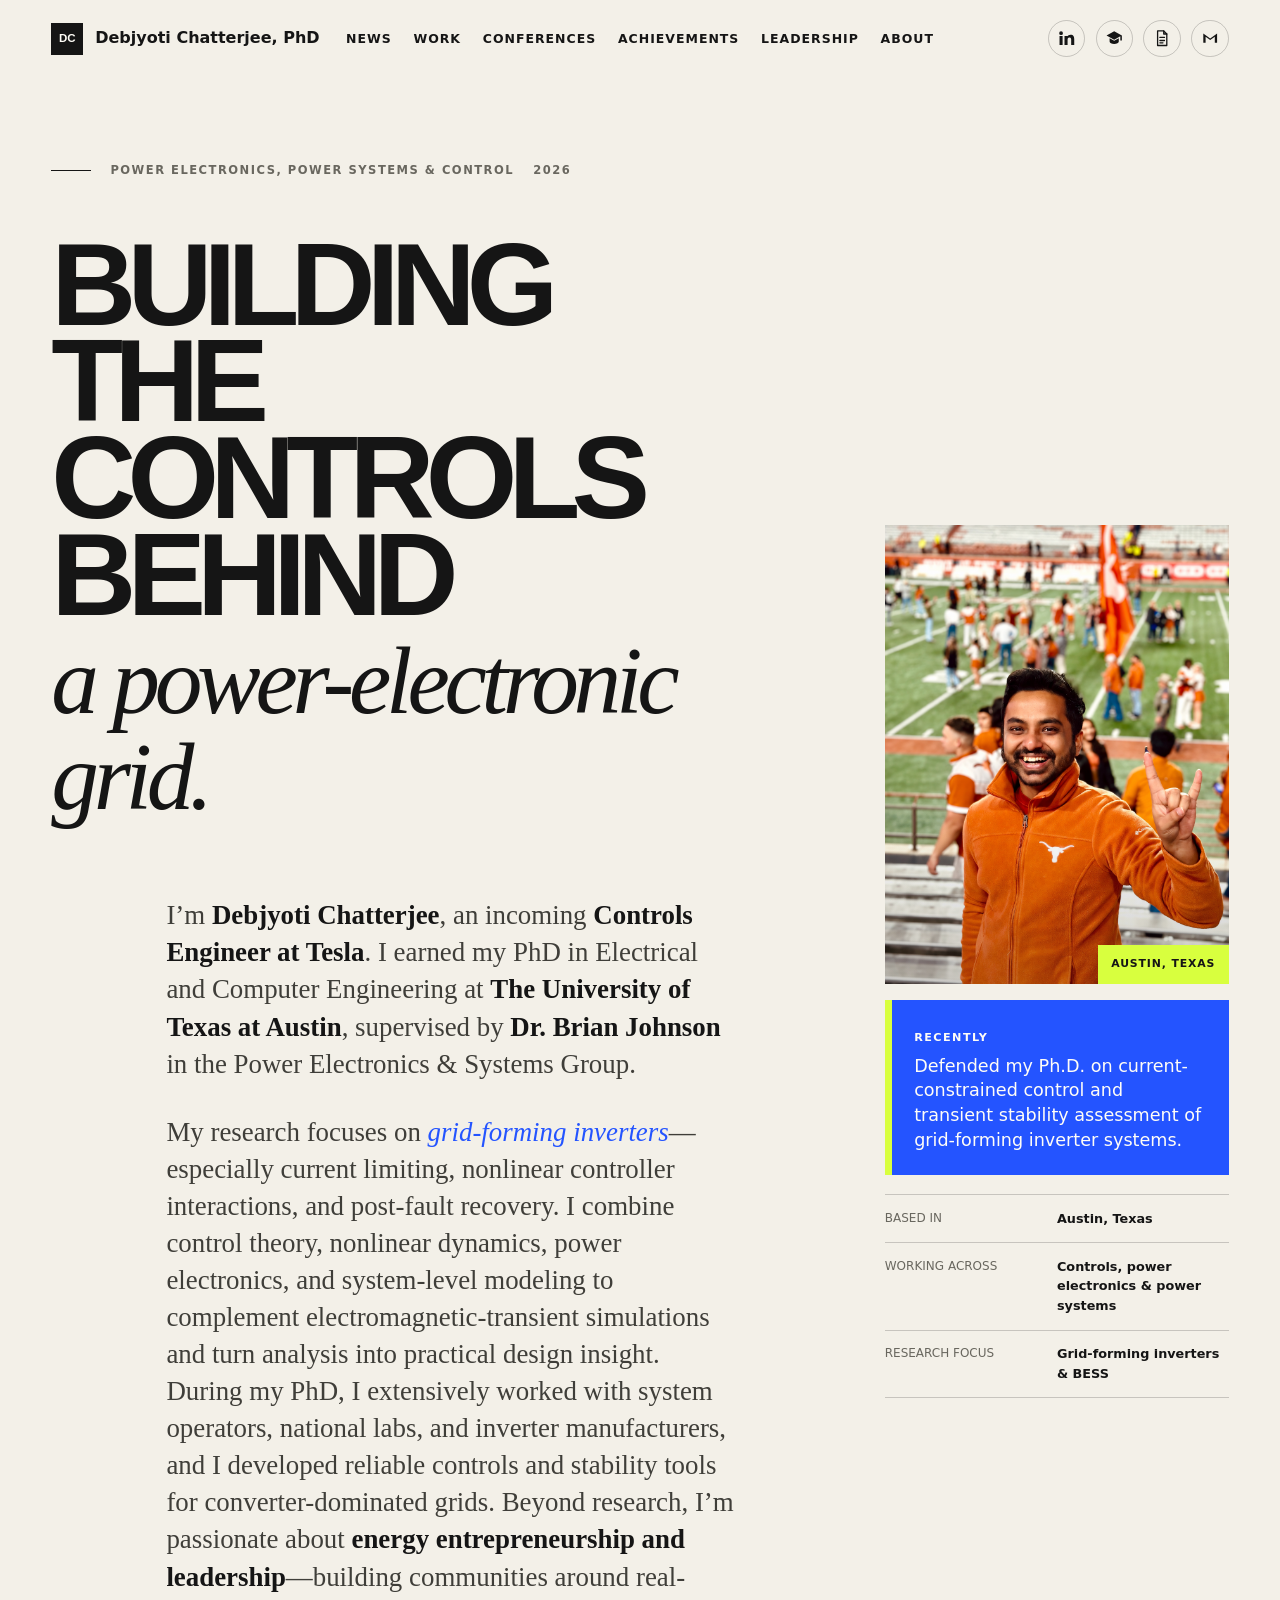
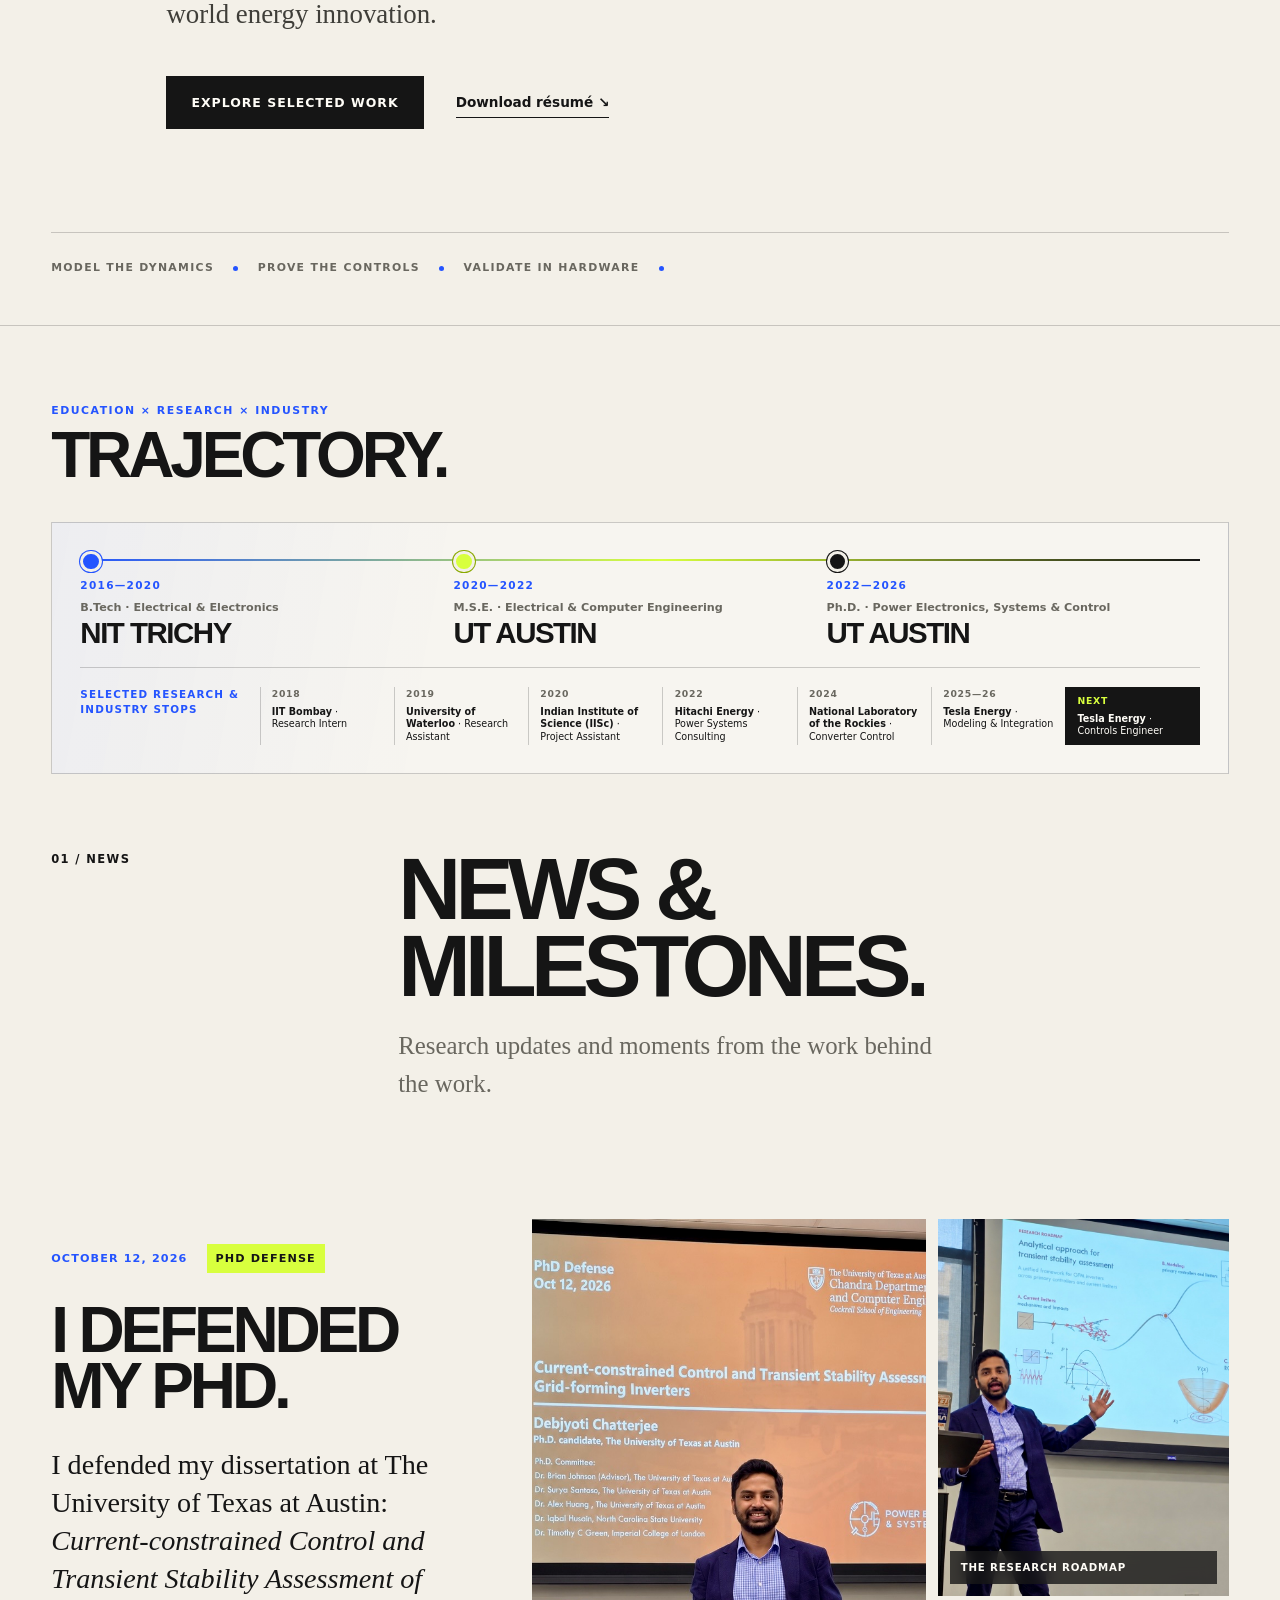
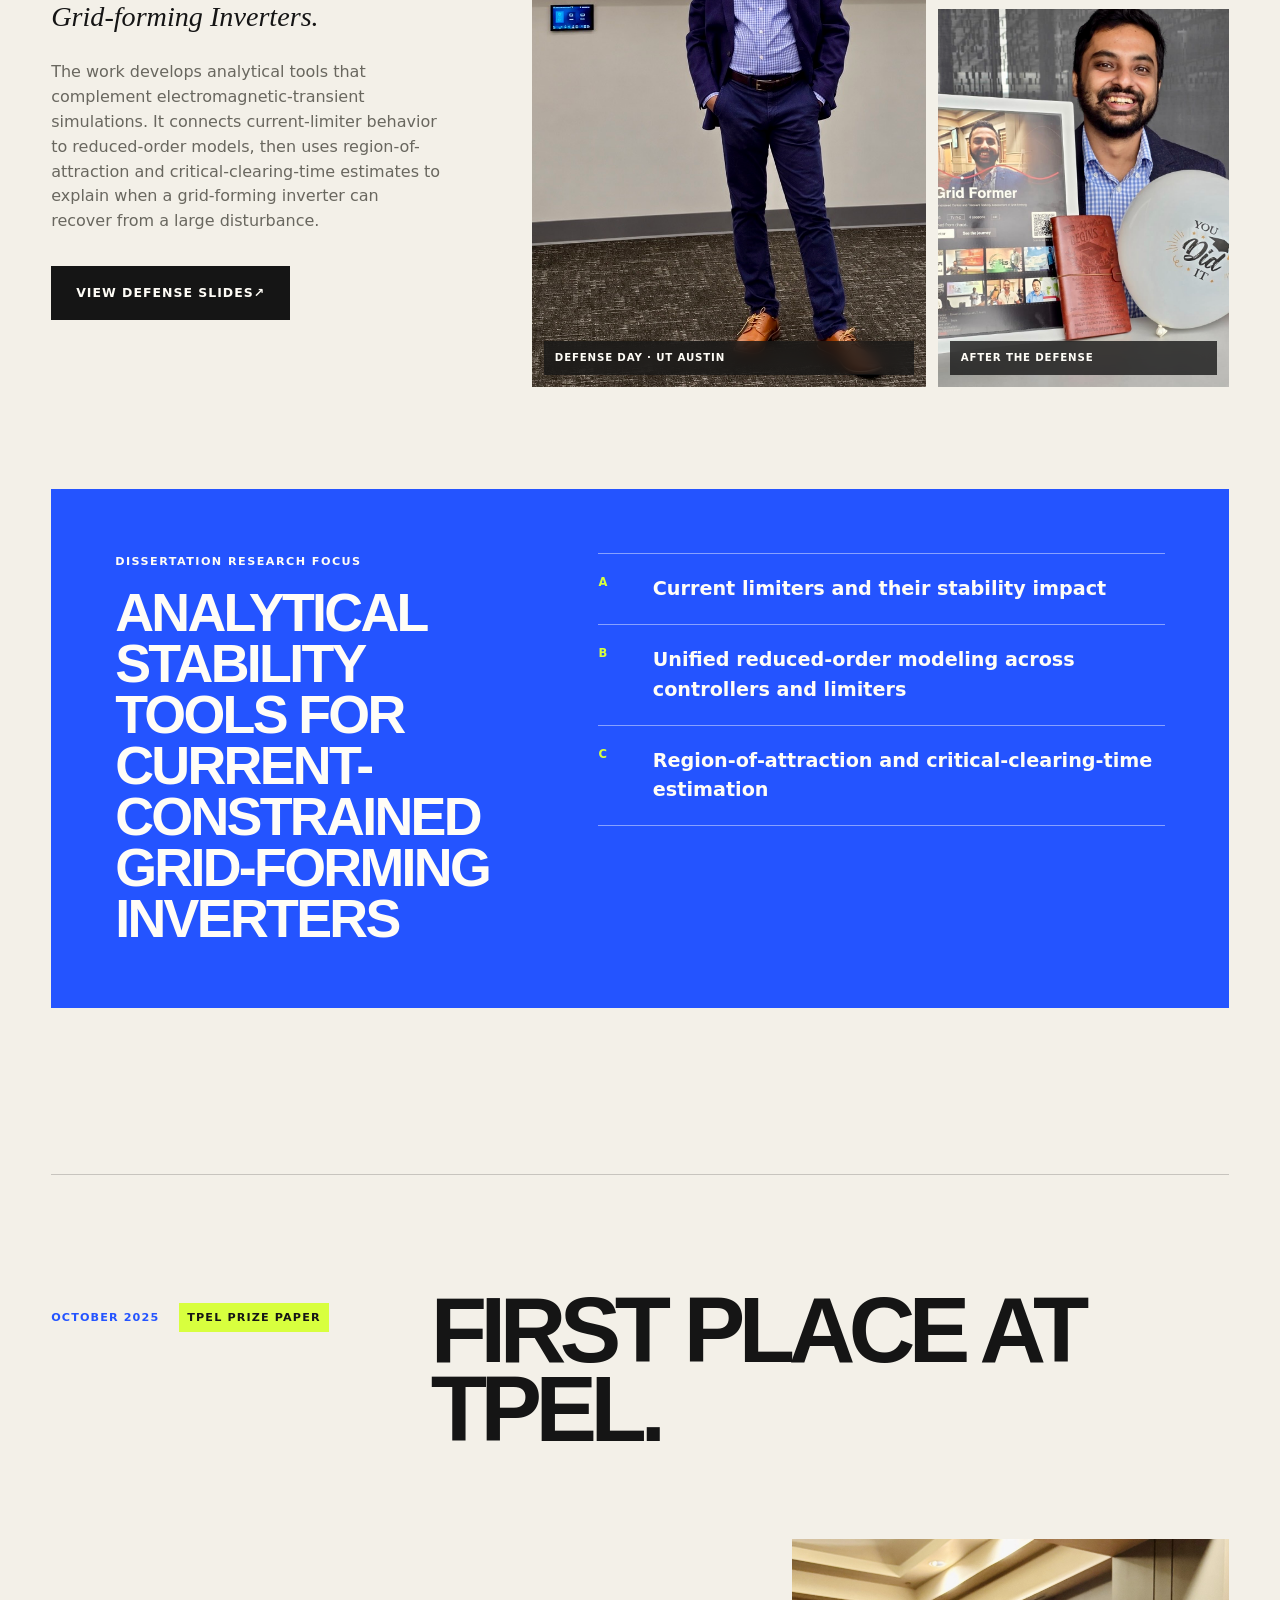
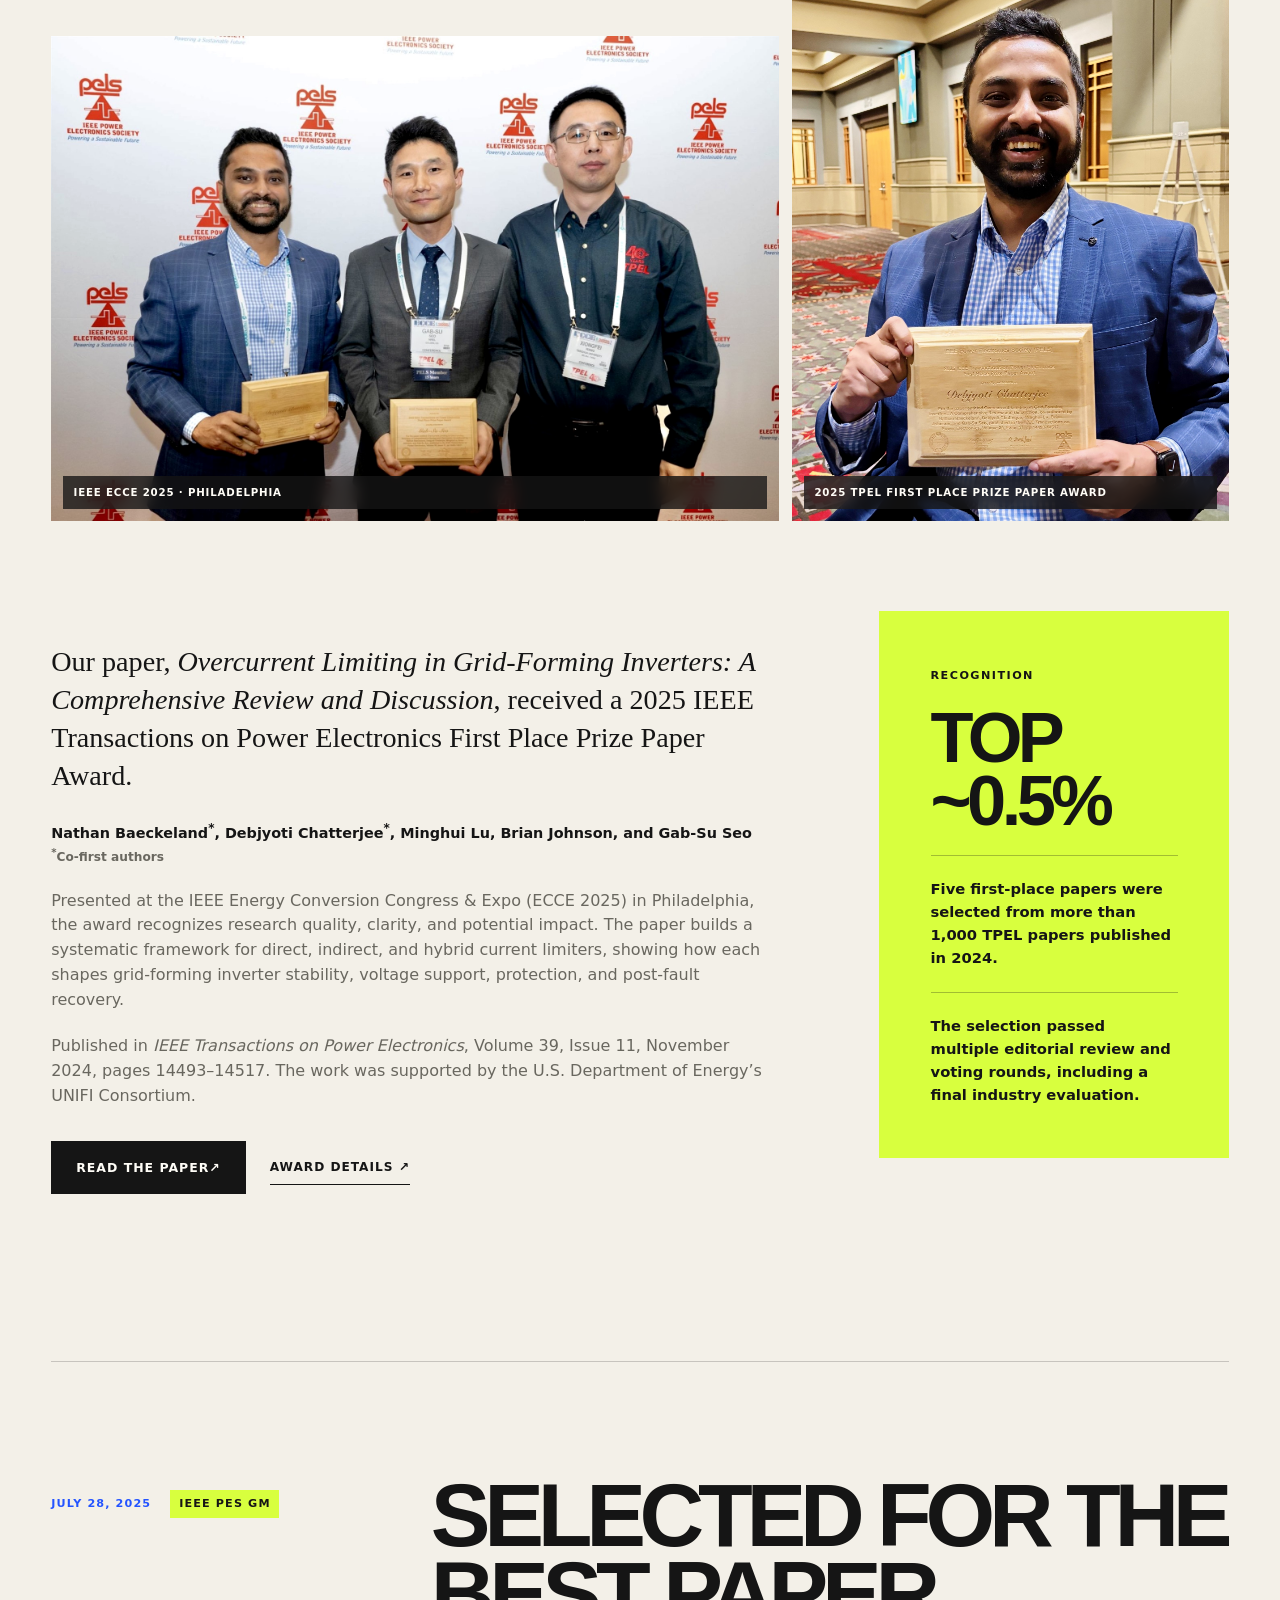
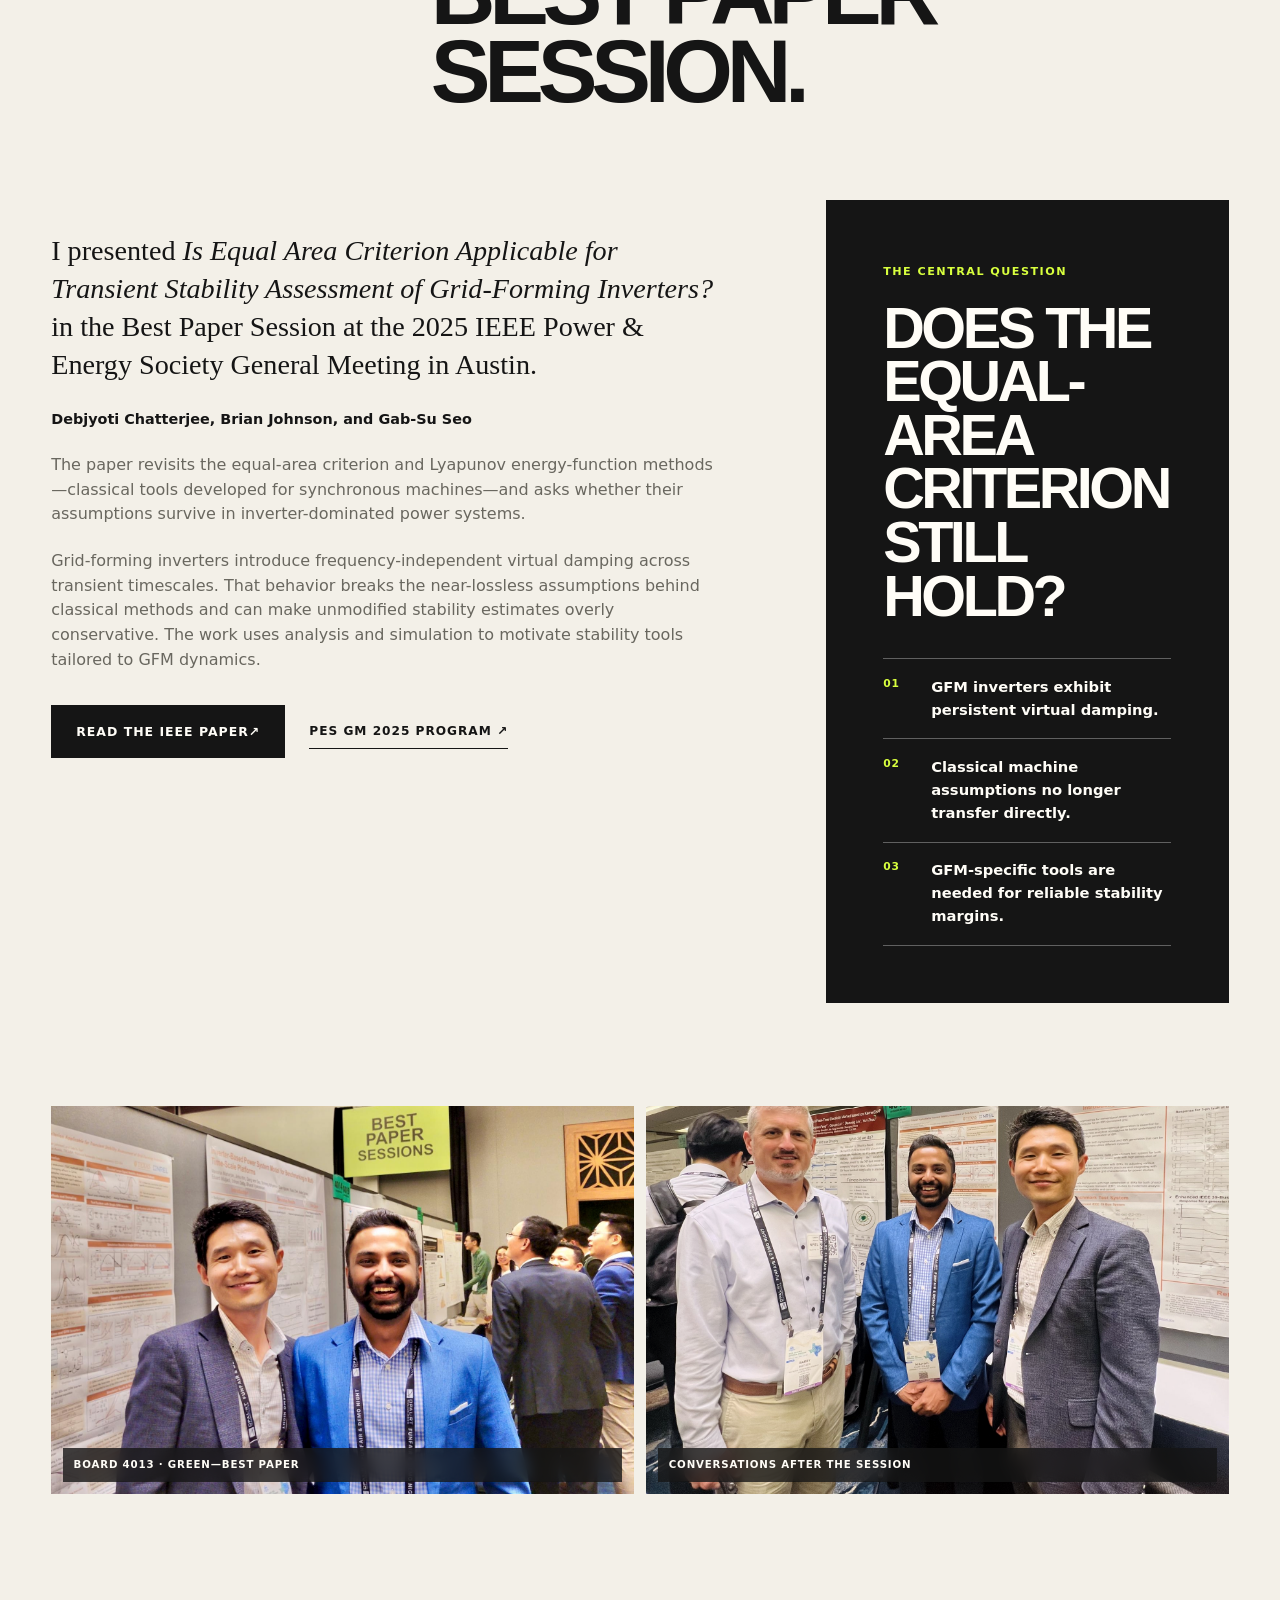
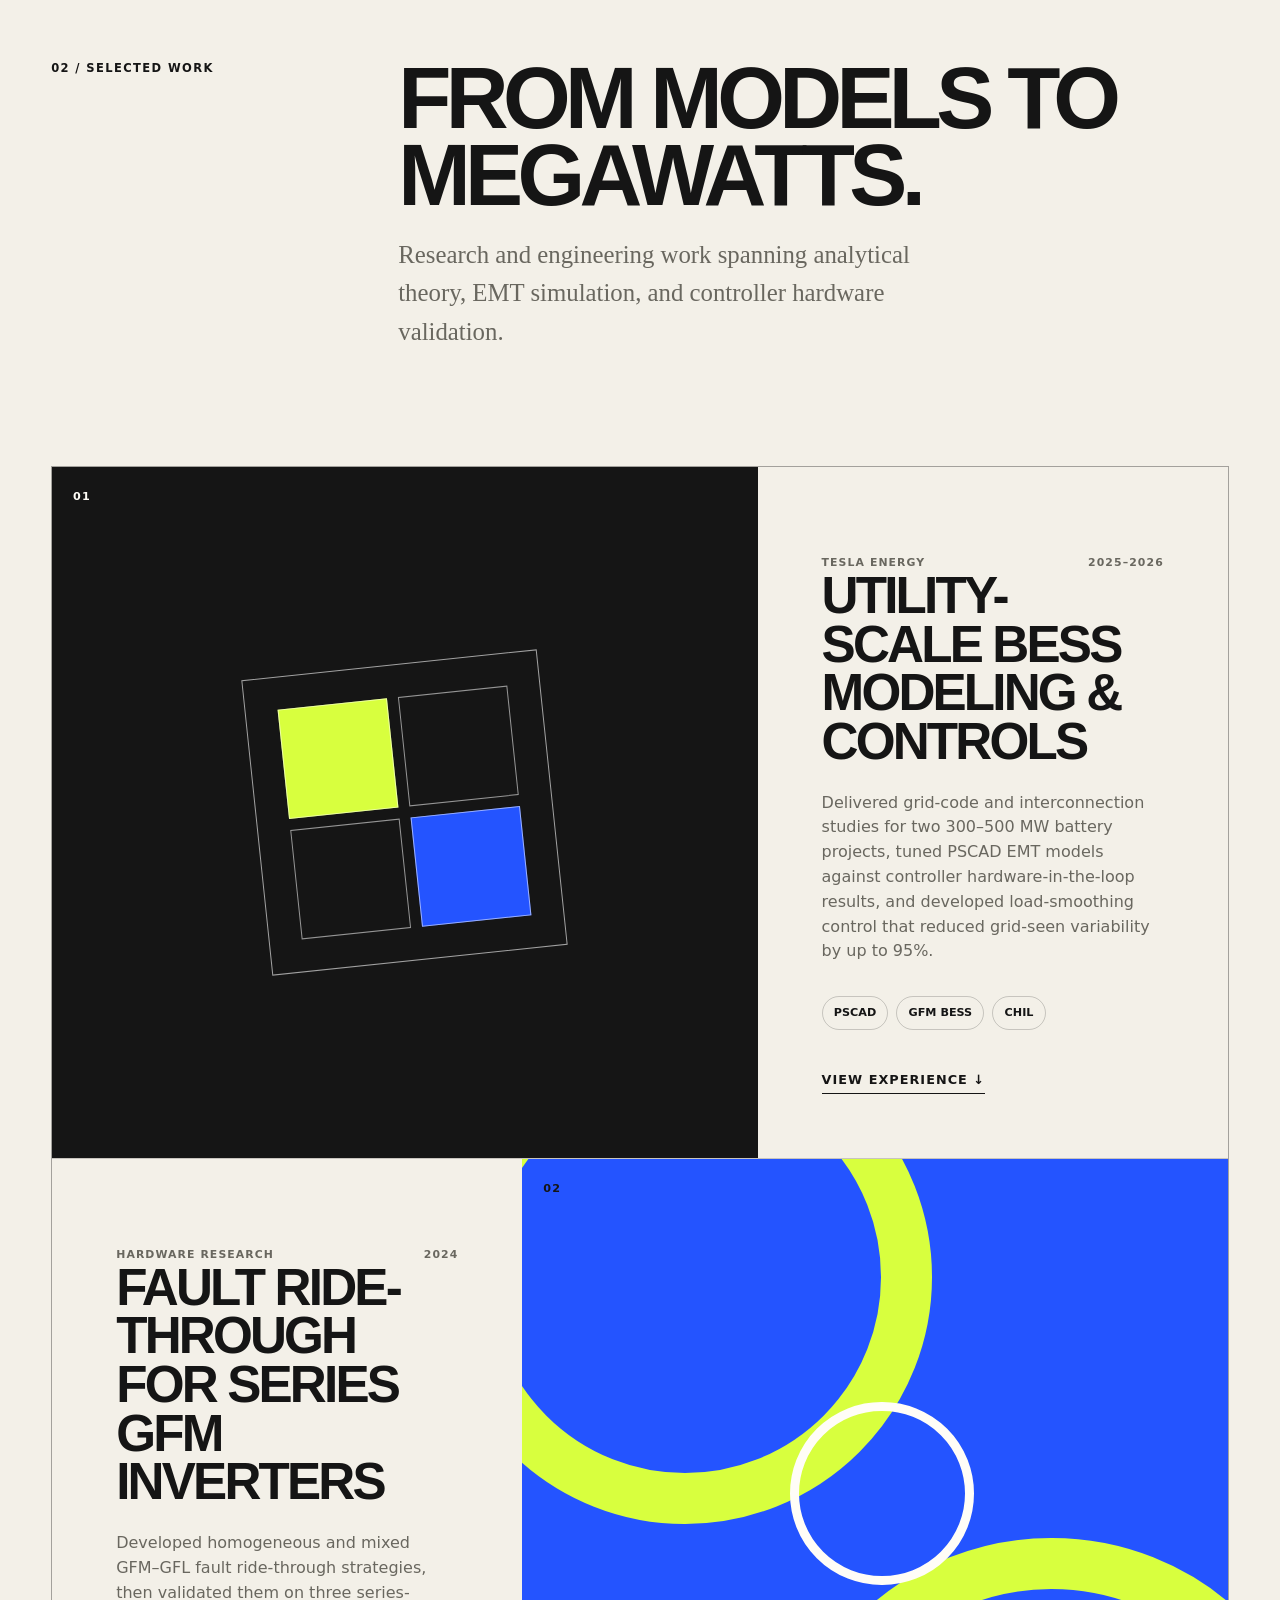
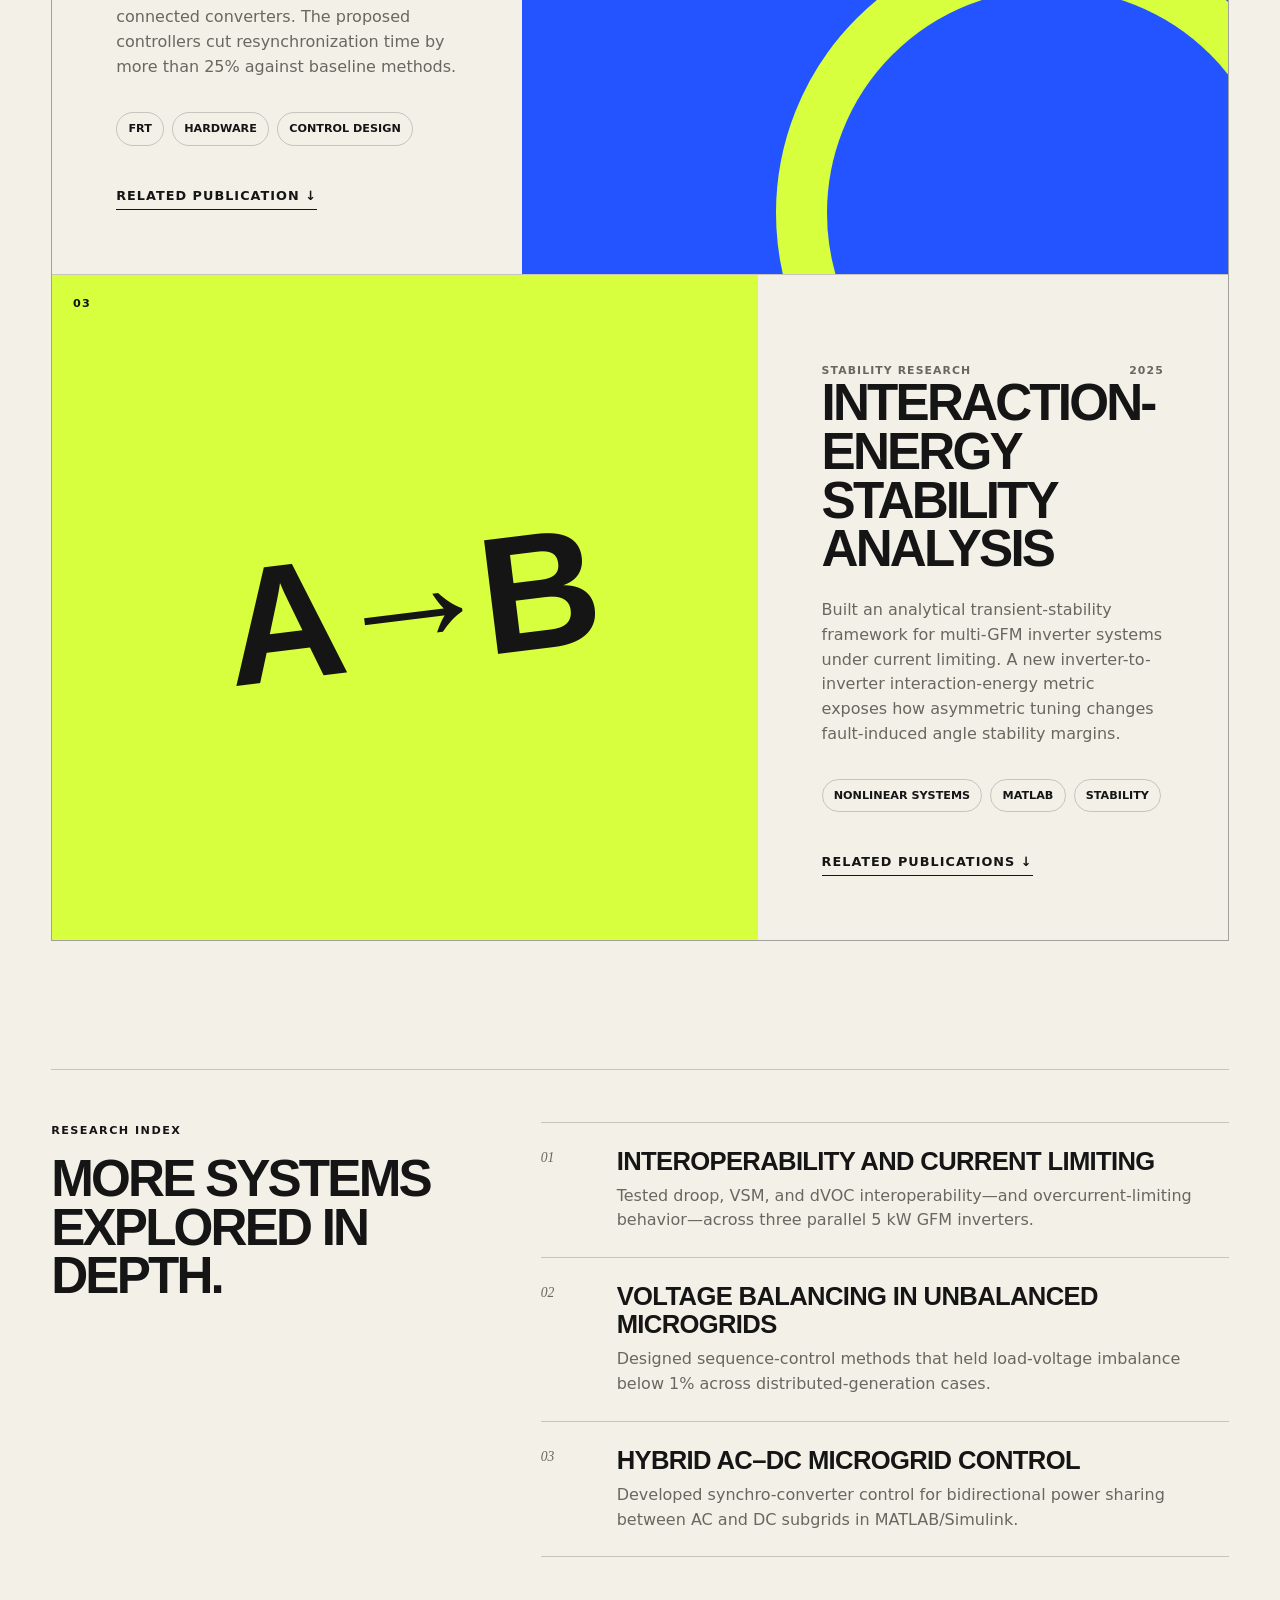
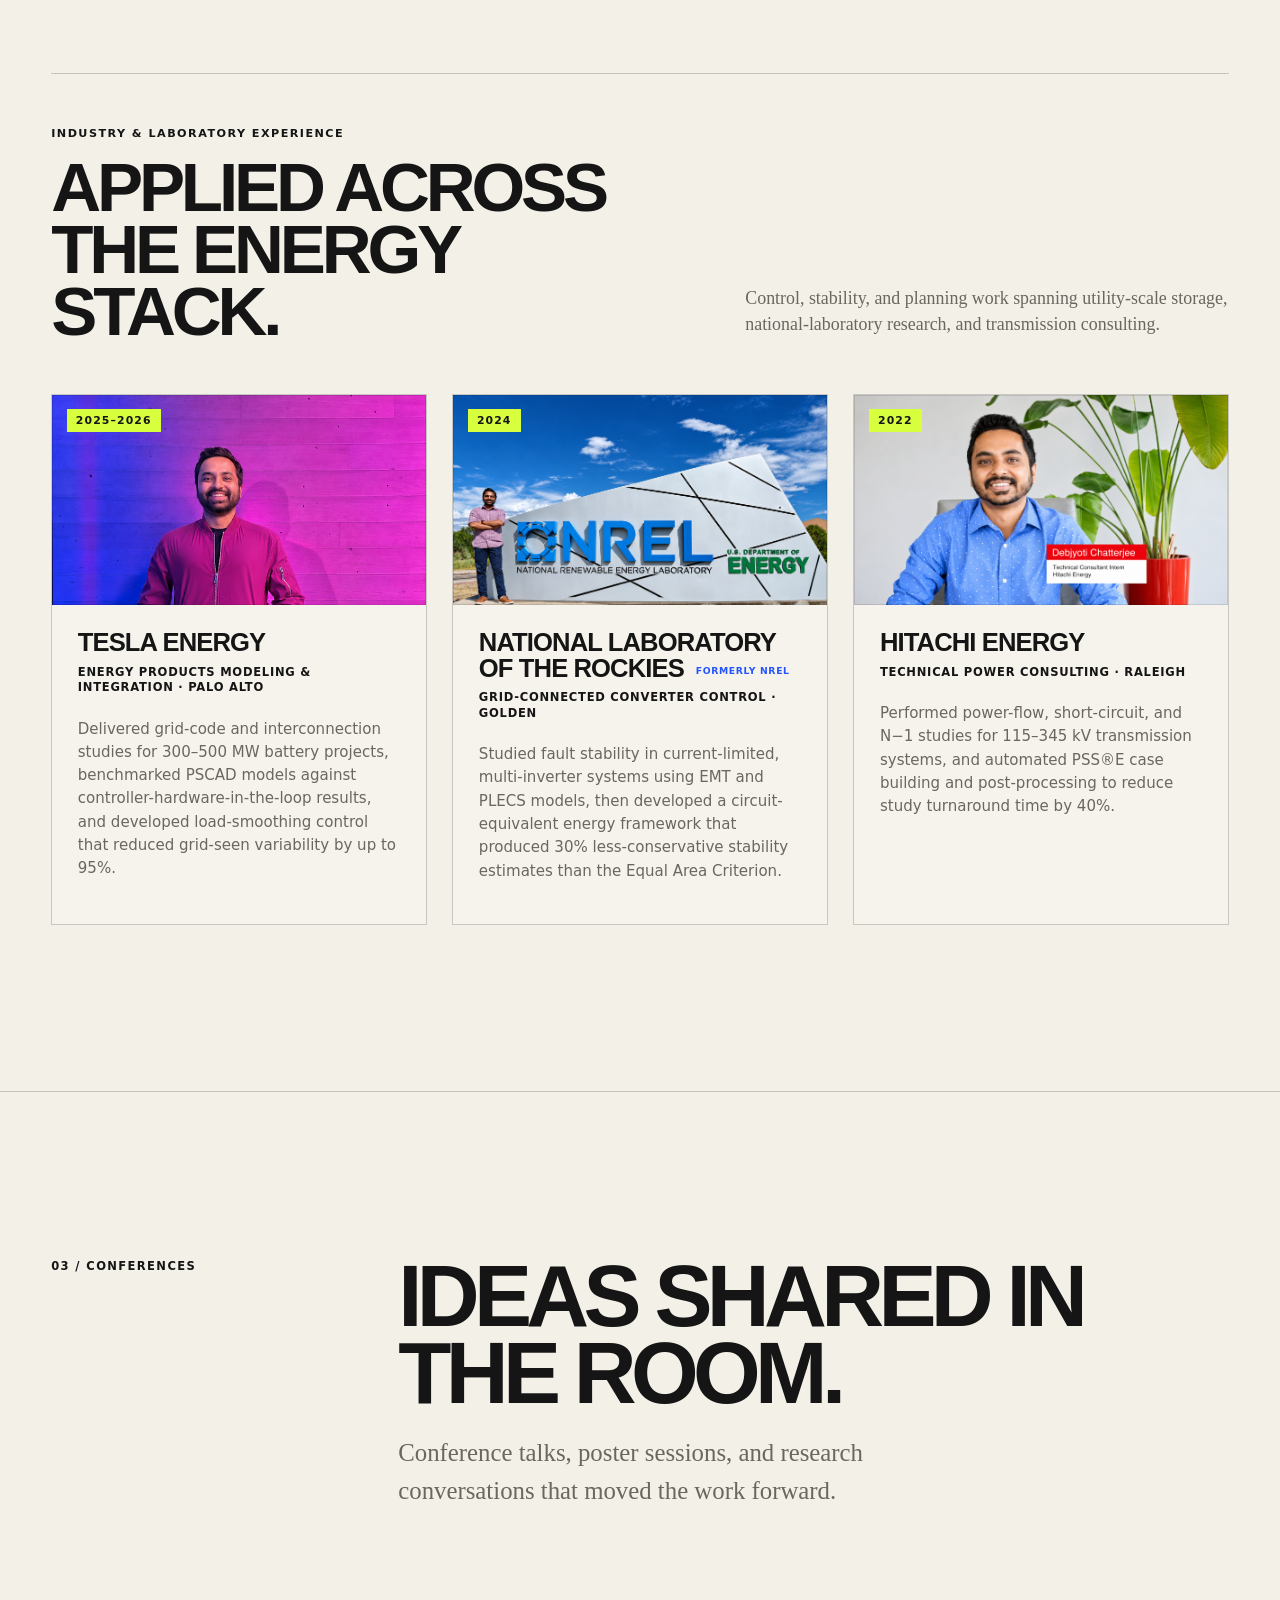
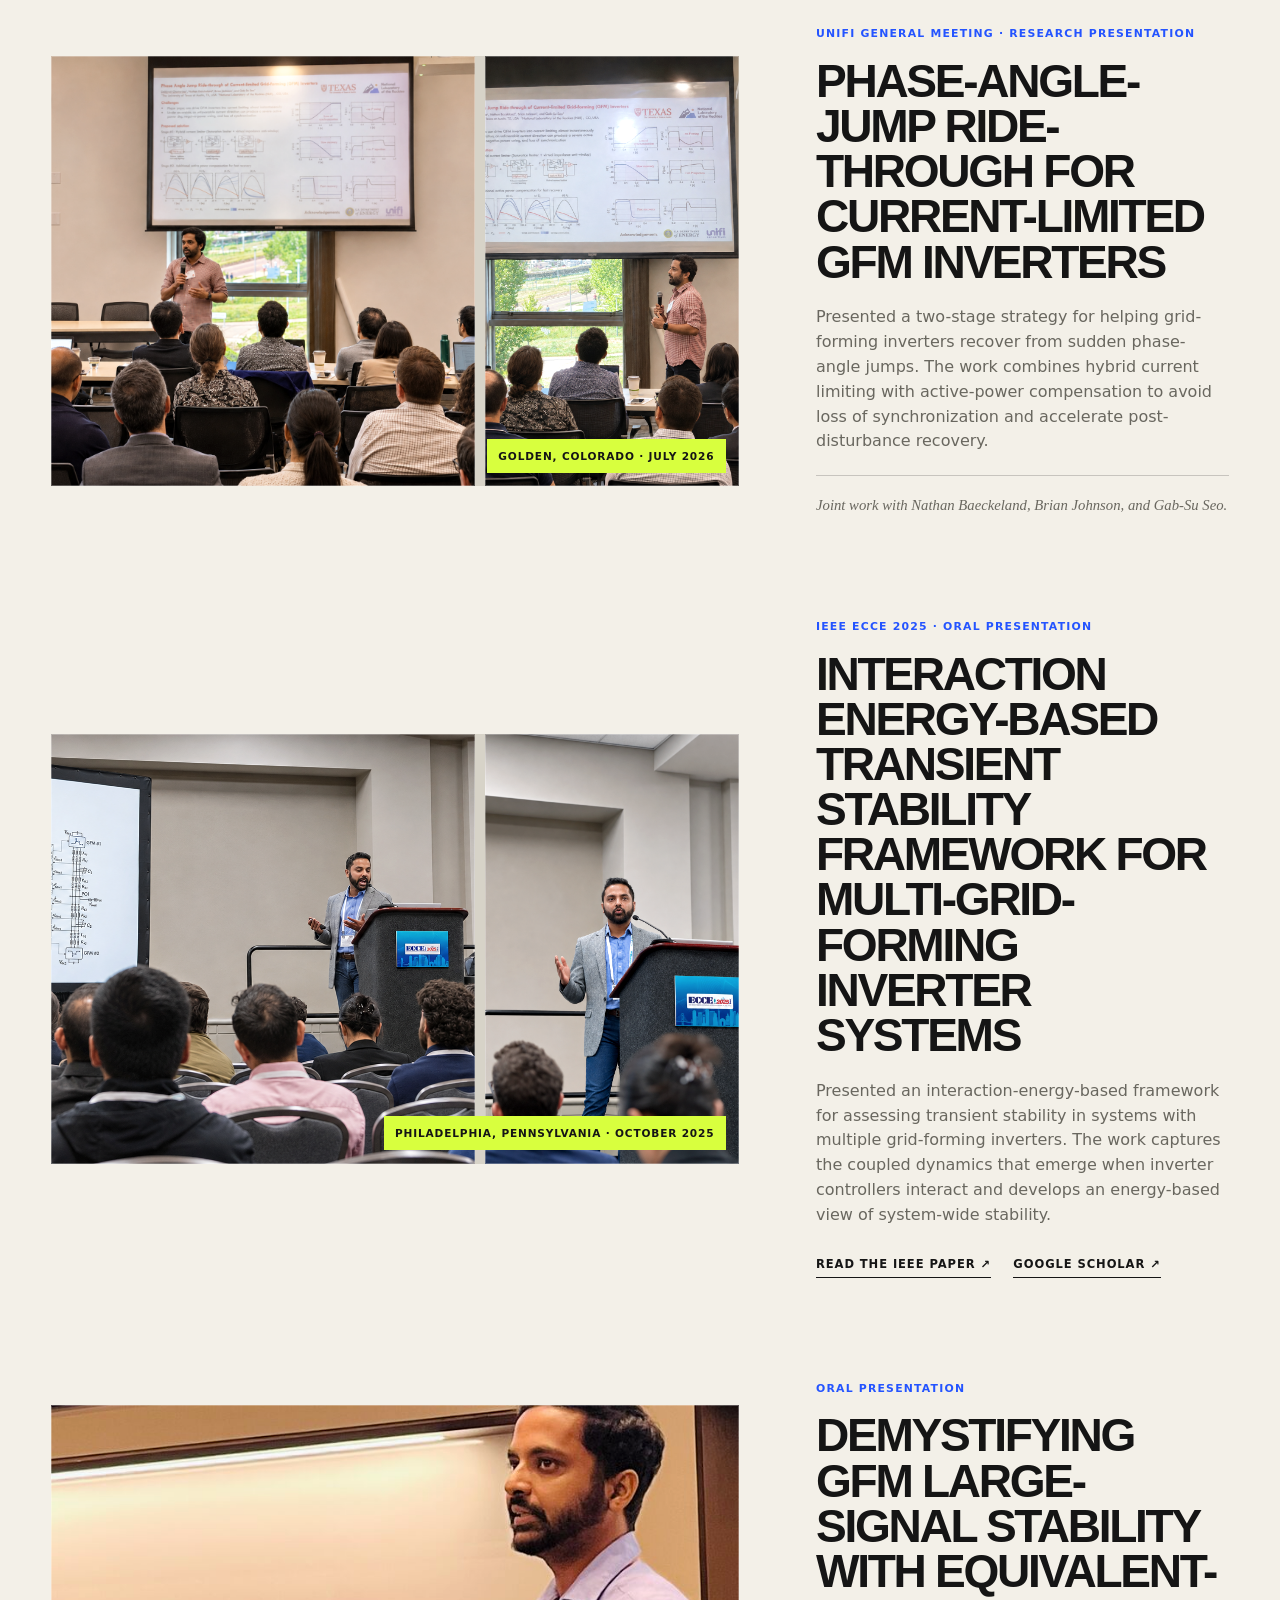
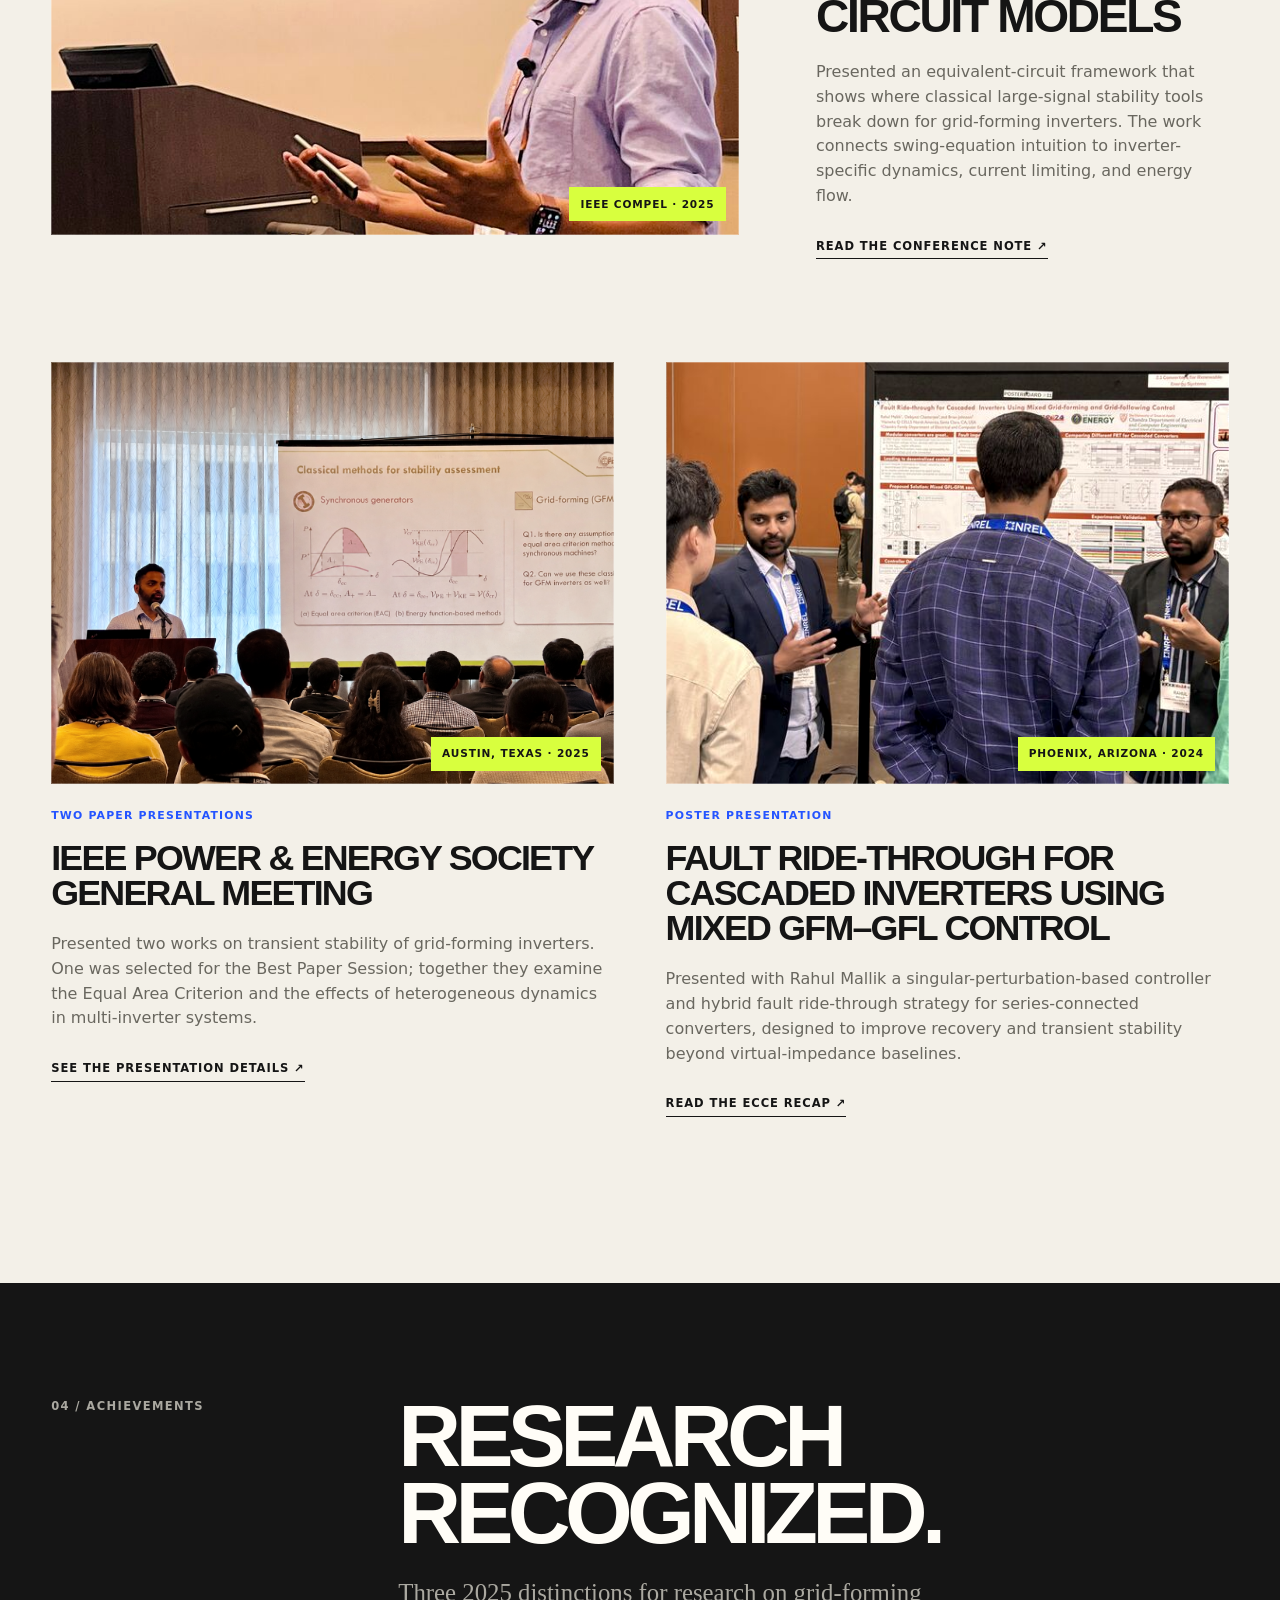
==== index.html @ 0bde6e81 "Redesign industry experience section" ====
<!doctype html>
<html lang="en">
  <head>
    <meta charset="UTF-8" />
    <meta name="viewport" content="width=device-width, initial-scale=1" />
    <meta
      name="description"
      content="Debjyoti Chatterjee is an incoming Controls Engineer at Tesla and a power electronics, power systems, and control researcher working on grid-forming inverters, energy storage, and converter-dominated grids."
    />
    <meta name="theme-color" content="#f3f0e8" />
    <meta property="og:type" content="website" />
    <meta property="og:title" content="Debjyoti Chatterjee — Power Electronics, Power Systems & Control" />
    <meta
      property="og:description"
      content="Grid-forming inverter controls, energy storage, and stability research for a power-electronic grid."
    />
    <title>Debjyoti Chatterjee — Power Electronics, Power Systems & Control</title>
    <link rel="stylesheet" href="styles.css?v=20261105-trajectory" />
    <script>
      document.documentElement.classList.add("js");
    </script>
  </head>
  <body>
    <a class="skip-link" href="#main">Skip to content</a>

    <header class="site-header" data-header>
      <a class="identity" href="#top" aria-label="Return to the top">
        <span class="identity__mark" aria-hidden="true">DC</span>
        <span class="identity__name">Debjyoti Chatterjee, PhD</span>
      </a>

      <nav class="site-nav" aria-label="Primary navigation">
        <a href="#news">News</a>
        <a href="#work">Work</a>
        <a href="#conferences">Conferences</a>
        <a href="#achievements">Achievements</a>
        <a href="#leadership">Leadership</a>
        <a href="#about">About</a>
      </nav>

      <nav class="profile-links" aria-label="Profile and contact links">
        <a href="https://www.linkedin.com/in/cdebjyoti/" target="_blank" rel="noreferrer" aria-label="LinkedIn" title="LinkedIn">
          <svg viewBox="0 0 24 24" aria-hidden="true"><path d="M5.3 7.9A2.4 2.4 0 1 0 5.3 3a2.4 2.4 0 0 0 0 4.9ZM3.3 21h4V9.2h-4V21Zm6.5 0h4v-6.6c0-1.7.3-3.4 2.5-3.4 2.2 0 2.2 2 2.2 3.5V21h4v-7.3c0-3.6-.8-6.3-4.9-6.3-2 0-3.3 1.1-3.9 2.1h-.1V9.2H9.8V21Z"/></svg>
        </a>
        <a href="https://scholar.google.co.in/citations?user=AfHyV8oAAAAJ&amp;hl=en" target="_blank" rel="noreferrer" aria-label="Google Scholar" title="Google Scholar">
          <svg viewBox="0 0 24 24" aria-hidden="true"><path d="m12 3-10 5.5L12 14l8-4.4V15h2V8.5L12 3Z"/><path d="M6 12v4.2c0 1.5 2.7 3.3 6 3.3s6-1.8 6-3.3V12l-6 3.3L6 12Z"/></svg>
        </a>
        <a href="resume.pdf" aria-label="Résumé" title="Résumé">
          <svg viewBox="0 0 24 24" aria-hidden="true"><path d="M6 2.5h8l4 4V21.5H6v-19Z"/><path d="M14 2.5v4h4M9 11h6M9 15h6M9 18h4"/></svg>
        </a>
        <a href="mailto:debjyotichatterjee@utexas.edu" aria-label="Gmail" title="Gmail">
          <svg viewBox="0 0 24 24" aria-hidden="true"><path d="M3 6v12h3v-8l6 4.5 6-4.5v8h3V6l-9 6.5L3 6Z"/></svg>
        </a>
      </nav>

      <nav class="mobile-section-nav" aria-label="Mobile section navigation">
        <a href="#news">News</a>
        <a href="#work">Work</a>
        <a href="#conferences">Conferences</a>
        <a href="#achievements">Achievements</a>
        <a href="#leadership">Leadership</a>
        <a href="#about">About</a>
      </nav>
    </header>

    <main id="main">
      <section class="hero section-shell" id="top" aria-labelledby="hero-title">
        <div class="hero__intro reveal">
          <p class="eyebrow"><span>Power electronics, power systems &amp; control</span><span>2026</span></p>
          <h1 id="hero-title">
            Building the controls behind
            <em>a power-electronic grid.</em>
          </h1>
          <div class="hero__lede">
            <p>
              I’m <strong>Debjyoti Chatterjee</strong>, an incoming <strong>Controls Engineer at Tesla</strong>. I earned my
              PhD in Electrical and Computer Engineering at <strong>The University of Texas at Austin</strong>, supervised by
              <a href="https://johnsonlab.ece.utexas.edu/" target="_blank" rel="noreferrer"><strong>Dr. Brian Johnson</strong></a>
              in the Power Electronics &amp; Systems Group.
            </p>
            <p>
              My research focuses on <strong><em>grid-forming inverters</em></strong>—especially current limiting, nonlinear controller
              interactions, and post-fault recovery. I combine control theory, nonlinear dynamics, power electronics,
              and system-level modeling to complement electromagnetic-transient simulations and turn analysis into
              practical design insight. During my PhD, I extensively worked with system operators, national labs, and
              inverter manufacturers, and I developed reliable controls and stability tools for converter-dominated grids.
              Beyond research, I’m passionate about <strong>energy entrepreneurship and
              leadership</strong>—building communities around real-world energy innovation.
            </p>
          </div>
          <div class="hero__actions">
            <a class="button button--dark" href="#work">Explore selected work</a>
            <a class="text-link" href="resume.pdf">Download résumé <span aria-hidden="true">↘</span></a>
          </div>
        </div>

        <aside class="hero__aside reveal" aria-label="Current focus">
          <figure class="hero-photo">
            <img
              src="assets/hero-stadium.png"
              alt="Debjyoti Chatterjee at Darrell K Royal–Texas Memorial Stadium wearing Texas Longhorns colors"
              width="1086"
              height="1448"
              fetchpriority="high"
              decoding="async"
            />
            <figcaption>Austin, Texas</figcaption>
          </figure>
          <div class="hero__aside-details">
            <div class="signal-card signal-card--compact">
              <div class="signal-card__content">
                <p class="label">Recently</p>
                <p>Defended my Ph.D. on current-constrained control and transient stability assessment of grid-forming inverter systems.</p>
              </div>
            </div>
            <dl class="quick-facts">
              <div>
                <dt>Based in</dt>
                <dd>Austin, Texas</dd>
              </div>
              <div>
                <dt>Working across</dt>
                <dd>Controls, power electronics &amp; power systems</dd>
              </div>
              <div>
                <dt>Research focus</dt>
                <dd>Grid-forming inverters &amp; BESS</dd>
              </div>
            </dl>
          </div>
        </aside>

        <div class="hero__ticker" aria-hidden="true">
          <span>Model the dynamics</span><i></i>
          <span>Prove the controls</span><i></i>
          <span>Validate in hardware</span><i></i>
        </div>
      </section>

      <section class="journey section-shell" id="journey" aria-labelledby="journey-title">
        <div class="journey__heading reveal">
          <div>
            <p class="journey__kicker">Education × research × industry</p>
            <h2 id="journey-title">Trajectory.</h2>
          </div>
        </div>

        <div class="journey__ribbon reveal" aria-label="Debjyoti Chatterjee’s education and experience timeline">
          <ol class="journey__degrees" aria-label="Education">
            <li>
              <time datetime="2016/2020">2016—2020</time>
              <p>B.Tech · Electrical &amp; Electronics</p>
              <h3>NIT Trichy</h3>
            </li>
            <li>
              <time datetime="2020/2022">2020—2022</time>
              <p>M.S.E. · Electrical &amp; Computer Engineering</p>
              <h3>UT Austin</h3>
            </li>
            <li>
              <time datetime="2022/2026">2022—2026</time>
              <p>Ph.D. · Power Electronics, Systems &amp; Control</p>
              <h3>UT Austin</h3>
            </li>
          </ol>

          <div class="journey__roles">
            <p>Selected research &amp; industry stops</p>
            <ul>
              <li><time datetime="2018">2018</time><span><strong>IIT Bombay</strong> · Research Intern</span></li>
              <li><time datetime="2019">2019</time><span><strong>University of Waterloo</strong> · Research Assistant</span></li>
              <li><time datetime="2020">2020</time><span><strong>Indian Institute of Science (IISc)</strong> · Project Assistant</span></li>
              <li><time datetime="2022">2022</time><span><strong>Hitachi Energy</strong> · Power Systems Consulting</span></li>
              <li><time datetime="2024">2024</time><span><strong>National Laboratory of the Rockies</strong> · Converter Control</span></li>
              <li><time datetime="2025/2026">2025—26</time><span><strong>Tesla Energy</strong> · Modeling &amp; Integration</span></li>
              <li class="journey__role--next"><span>Next</span><span><strong>Tesla Energy</strong> · Controls Engineer</span></li>
            </ul>
          </div>
        </div>
      </section>

      <section class="news section-shell" id="news" aria-labelledby="news-title">
        <div class="section-heading reveal">
          <p class="section-number">01 / News</p>
          <div>
            <h2 id="news-title">News &amp; milestones.</h2>
            <p>Research updates and moments from the work behind the work.</p>
          </div>
        </div>

        <article class="news-feature">
          <div class="news-feature__story reveal">
            <p class="news-feature__date">
              <time datetime="2026-10-12">October 12, 2026</time>
              <span>PhD defense</span>
            </p>
            <h3>I defended my PhD.</h3>
            <p class="news-feature__lede">
              I defended my dissertation at The University of Texas at Austin:
              <cite>Current-constrained Control and Transient Stability Assessment of Grid-forming Inverters.</cite>
            </p>
            <p>
              The work develops analytical tools that complement electromagnetic-transient simulations. It connects
              current-limiter behavior to reduced-order models, then uses region-of-attraction and critical-clearing-time
              estimates to explain when a grid-forming inverter can recover from a large disturbance.
            </p>
            <a class="button button--dark" href="https://docs.google.com/presentation/d/1Pt07n2BbGu-lG9Pc813ao8_J3WdAIBca/edit?usp=sharing&amp;ouid=103705869760535921870&amp;rtpof=true&amp;sd=true" target="_blank" rel="noreferrer">
              View defense slides <span aria-hidden="true">↗</span>
            </a>
          </div>

          <div class="news-gallery reveal" aria-label="Photos from the PhD defense">
            <figure class="news-gallery__item news-gallery__item--portrait">
              <img src="assets/news/phd-defense-portrait.jpg" alt="Debjyoti Chatterjee standing in front of the title slide for his PhD defense" loading="lazy" decoding="async" />
              <figcaption>Defense day · UT Austin</figcaption>
            </figure>
            <figure class="news-gallery__item news-gallery__item--roadmap">
              <img src="assets/news/phd-defense-roadmap.jpg" alt="Debjyoti Chatterjee presenting the analytical transient-stability research roadmap" loading="lazy" decoding="async" />
              <figcaption>The research roadmap</figcaption>
            </figure>
            <figure class="news-gallery__item news-gallery__item--celebration">
              <img src="assets/news/phd-defense-celebration.jpg" alt="Debjyoti Chatterjee celebrating after his PhD defense with a Grid Former poster" loading="lazy" decoding="async" />
              <figcaption>After the defense</figcaption>
            </figure>
          </div>
        </article>

        <div class="news-research-note reveal" aria-label="Dissertation research focus">
          <div>
            <p class="label">Dissertation research focus</p>
            <h3>Analytical stability tools for current-constrained grid-forming inverters</h3>
          </div>
          <ol>
            <li><span>A</span>Current limiters and their stability impact</li>
            <li><span>B</span>Unified reduced-order modeling across controllers and limiters</li>
            <li><span>C</span>Region-of-attraction and critical-clearing-time estimation</li>
          </ol>
        </div>

        <article class="news-award" aria-labelledby="tpel-award-title">
          <header class="news-award__header reveal">
            <p class="news-feature__date">
              <time datetime="2025-10">October 2025</time>
              <span>TPEL Prize Paper</span>
            </p>
            <h3 id="tpel-award-title">First place at TPEL.</h3>
          </header>

          <div class="news-award__gallery reveal" aria-label="Photos from the TPEL Prize Paper Award at IEEE ECCE 2025">
            <figure class="news-award__photo news-award__photo--group">
              <img src="assets/news/tpel-prize-paper-group.jpg" alt="Debjyoti Chatterjee, Gab-Su Seo, and an IEEE TPEL representative holding prize paper awards at IEEE ECCE 2025" loading="lazy" decoding="async" />
              <figcaption>IEEE ECCE 2025 · Philadelphia</figcaption>
            </figure>
            <figure class="news-award__photo news-award__photo--award">
              <img src="assets/news/tpel-prize-paper-award.jpg" alt="Debjyoti Chatterjee holding the 2025 IEEE Transactions on Power Electronics First Place Prize Paper Award" loading="lazy" decoding="async" />
              <figcaption>2025 TPEL First Place Prize Paper Award</figcaption>
            </figure>
          </div>

          <div class="news-award__body reveal">
            <div class="news-award__copy">
              <p class="news-feature__lede">
                Our paper, <cite>Overcurrent Limiting in Grid-Forming Inverters: A Comprehensive Review and Discussion</cite>,
                received a 2025 IEEE Transactions on Power Electronics First Place Prize Paper Award.
              </p>
              <p class="news-award__authors">
                Nathan Baeckeland<sup>*</sup>, Debjyoti Chatterjee<sup>*</sup>, Minghui Lu, Brian Johnson, and Gab-Su Seo
                <span><sup>*</sup>Co-first authors</span>
              </p>
              <p>
                Presented at the IEEE Energy Conversion Congress &amp; Expo (ECCE 2025) in Philadelphia, the award recognizes
                research quality, clarity, and potential impact. The paper builds a systematic framework for direct, indirect,
                and hybrid current limiters, showing how each shapes grid-forming inverter stability, voltage support, protection,
                and post-fault recovery.
              </p>
              <p>
                Published in <cite>IEEE Transactions on Power Electronics</cite>, Volume 39, Issue 11, November 2024,
                pages 14493–14517. The work was supported by the U.S. Department of Energy’s UNIFI Consortium.
              </p>
              <div class="news-award__links">
                <a class="button button--dark" href="https://ieeexplore.ieee.org/document/10603443/" target="_blank" rel="noreferrer">
                  Read the paper <span aria-hidden="true">↗</span>
                </a>
                <a class="news-award__text-link" href="https://www.ieee-pels.org/awards/transactions-on-power-electronics-prize-paper-award/" target="_blank" rel="noreferrer">
                  Award details <span aria-hidden="true">↗</span>
                </a>
              </div>
            </div>

            <aside class="news-award__stat" aria-label="Award selectivity">
              <span class="label">Recognition</span>
              <strong>Top ~0.5%</strong>
              <p>Five first-place papers were selected from more than 1,000 TPEL papers published in 2024.</p>
              <p>The selection passed multiple editorial review and voting rounds, including a final industry evaluation.</p>
            </aside>
          </div>
        </article>

        <article class="news-pesgm" aria-labelledby="pesgm-best-paper-title">
          <header class="news-pesgm__header reveal">
            <p class="news-feature__date">
              <time datetime="2025-07-28">July 28, 2025</time>
              <span>IEEE PES GM</span>
            </p>
            <h3 id="pesgm-best-paper-title">Selected for the Best Paper Session.</h3>
          </header>

          <div class="news-pesgm__lead reveal">
            <div class="news-pesgm__copy">
              <p class="news-feature__lede">
                I presented <cite>Is Equal Area Criterion Applicable for Transient Stability Assessment of Grid-Forming Inverters?</cite>
                in the Best Paper Session at the 2025 IEEE Power &amp; Energy Society General Meeting in Austin.
              </p>
              <p class="news-pesgm__authors">Debjyoti Chatterjee, Brian Johnson, and Gab-Su Seo</p>
              <p>
                The paper revisits the equal-area criterion and Lyapunov energy-function methods—classical tools developed for
                synchronous machines—and asks whether their assumptions survive in inverter-dominated power systems.
              </p>
              <p>
                Grid-forming inverters introduce frequency-independent virtual damping across transient timescales. That behavior
                breaks the near-lossless assumptions behind classical methods and can make unmodified stability estimates overly
                conservative. The work uses analysis and simulation to motivate stability tools tailored to GFM dynamics.
              </p>
              <div class="news-pesgm__links">
                <a class="button button--dark" href="https://ieeexplore.ieee.org/document/11225302/" target="_blank" rel="noreferrer">
                  Read the IEEE paper <span aria-hidden="true">↗</span>
                </a>
                <a class="news-award__text-link" href="https://pes-gm.org/2025-austin/2025-program/" target="_blank" rel="noreferrer">
                  PES GM 2025 program <span aria-hidden="true">↗</span>
                </a>
              </div>
            </div>

            <aside class="news-pesgm__question" aria-label="Paper's central research question">
              <span class="label">The central question</span>
              <h4>Does the equal-area criterion still hold?</h4>
              <ul>
                <li><span>01</span>GFM inverters exhibit persistent virtual damping.</li>
                <li><span>02</span>Classical machine assumptions no longer transfer directly.</li>
                <li><span>03</span>GFM-specific tools are needed for reliable stability margins.</li>
              </ul>
            </aside>
          </div>

          <div class="news-pesgm__gallery reveal" aria-label="Photos from the IEEE PES General Meeting 2025 Best Paper Session">
            <figure class="news-pesgm__photo">
              <img src="assets/news/pesgm-best-paper-session.jpg" alt="Debjyoti Chatterjee and Gab-Su Seo at the IEEE PES General Meeting Best Paper Sessions" loading="lazy" decoding="async" />
              <figcaption>Board 4013 · Green—Best Paper</figcaption>
            </figure>
            <figure class="news-pesgm__photo">
              <img src="assets/news/pesgm-best-paper-collaborators.jpg" alt="Debjyoti Chatterjee with research colleagues beside the Best Paper Session posters" loading="lazy" decoding="async" />
              <figcaption>Conversations after the session</figcaption>
            </figure>
          </div>
        </article>
      </section>

      <section class="work section-shell" id="work" aria-labelledby="work-title">
        <div class="section-heading reveal">
          <p class="section-number">02 / Selected work</p>
          <div>
            <h2 id="work-title">From models to megawatts.</h2>
            <p>Research and engineering work spanning analytical theory, EMT simulation, and controller hardware validation.</p>
          </div>
        </div>

        <div class="project-list">
          <article class="project project--ink reveal">
            <div class="project__visual project__visual--grid" aria-hidden="true">
              <span class="visual-index">01</span>
              <div class="grid-window">
                <span></span><span></span><span></span><span></span>
              </div>
            </div>
            <div class="project__body">
              <p class="project__meta"><span>Tesla Energy</span><span>2025–2026</span></p>
              <h3>Utility-scale BESS modeling &amp; controls</h3>
              <p>
                Delivered grid-code and interconnection studies for two 300–500 MW
                battery projects, tuned PSCAD EMT models against controller
                hardware-in-the-loop results, and developed load-smoothing control
                that reduced grid-seen variability by up to 95%.
              </p>
              <ul class="tag-list" aria-label="Project topics">
                <li>PSCAD</li><li>GFM BESS</li><li>CHIL</li>
              </ul>
              <a class="project__link" href="#experience">View experience <span aria-hidden="true">↓</span></a>
            </div>
          </article>

          <article class="project project--blue reveal">
            <div class="project__visual project__visual--rings" aria-hidden="true">
              <span class="visual-index">02</span>
              <span class="ring ring--a"></span>
              <span class="ring ring--b"></span>
              <span class="ring ring--c"></span>
            </div>
            <div class="project__body">
              <p class="project__meta"><span>Hardware research</span><span>2024</span></p>
              <h3>Fault ride-through for series GFM inverters</h3>
              <p>
                Developed homogeneous and mixed GFM–GFL fault ride-through
                strategies, then validated them on three series-connected
                converters. The proposed controllers cut resynchronization time
                by more than 25% against baseline methods.
              </p>
              <ul class="tag-list" aria-label="Project topics">
                <li>FRT</li><li>Hardware</li><li>Control design</li>
              </ul>
              <a class="project__link" href="#publications">Related publication <span aria-hidden="true">↓</span></a>
            </div>
          </article>

          <article class="project project--acid reveal">
            <div class="project__visual project__visual--type" aria-hidden="true">
              <span class="visual-index">03</span>
              <span class="giant-type">A→B</span>
            </div>
            <div class="project__body">
              <p class="project__meta"><span>Stability research</span><span>2025</span></p>
              <h3>Interaction-energy stability analysis</h3>
              <p>
                Built an analytical transient-stability framework for multi-GFM
                inverter systems under current limiting. A new inverter-to-inverter
                interaction-energy metric exposes how asymmetric tuning changes
                fault-induced angle stability margins.
              </p>
              <ul class="tag-list" aria-label="Project topics">
                <li>Nonlinear systems</li><li>MATLAB</li><li>Stability</li>
              </ul>
              <a class="project__link" href="#publications">Related publications <span aria-hidden="true">↓</span></a>
            </div>
          </article>
        </div>

        <div class="research-index reveal" aria-labelledby="research-index-title">
          <div class="research-index__intro">
            <p class="label">Research index</p>
            <h3 id="research-index-title">More systems explored in depth.</h3>
          </div>
          <ol>
            <li><span>01</span><div><strong>Interoperability and current limiting</strong><p>Tested droop, VSM, and dVOC interoperability—and overcurrent-limiting behavior—across three parallel 5 kW GFM inverters.</p></div></li>
            <li><span>02</span><div><strong>Voltage balancing in unbalanced microgrids</strong><p>Designed sequence-control methods that held load-voltage imbalance below 1% across distributed-generation cases.</p></div></li>
            <li><span>03</span><div><strong>Hybrid AC–DC microgrid control</strong><p>Developed synchro-converter control for bidirectional power sharing between AC and DC subgrids in MATLAB/Simulink.</p></div></li>
          </ol>
        </div>

        <div class="experience reveal" id="experience" aria-labelledby="experience-title">
          <div class="experience__intro">
            <div>
              <p class="label">Industry &amp; laboratory experience</p>
              <h3 id="experience-title">Applied across the energy stack.</h3>
            </div>
            <p class="experience__summary">Control, stability, and planning work spanning utility-scale storage, national-laboratory research, and transmission consulting.</p>
          </div>
          <ol>
            <li>
              <span>2025–2026</span>
              <figure class="experience__image experience__image--tesla">
                <img src="assets/experience/tesla-energy.png" alt="Debjyoti Chatterjee beneath the Tesla Energy sign in Palo Alto" loading="lazy" decoding="async" />
              </figure>
              <div class="experience__copy">
                <strong>Tesla Energy</strong>
                <p class="experience__role">Energy Products Modeling &amp; Integration · Palo Alto</p>
                <p>Delivered grid-code and interconnection studies for 300–500 MW battery projects, benchmarked PSCAD models against controller-hardware-in-the-loop results, and developed load-smoothing control that reduced grid-seen variability by up to 95%.</p>
              </div>
            </li>
            <li>
              <span>2024</span>
              <figure class="experience__image experience__image--rockies">
                <img src="assets/experience/national-lab-rockies.png" alt="Debjyoti Chatterjee at the National Laboratory of the Rockies campus in Golden, Colorado" loading="lazy" decoding="async" />
              </figure>
              <div class="experience__copy">
                <strong>National Laboratory of the Rockies <small>formerly NREL</small></strong>
                <p class="experience__role">Grid-Connected Converter Control · Golden</p>
                <p>Studied fault stability in current-limited, multi-inverter systems using EMT and PLECS models, then developed a circuit-equivalent energy framework that produced 30% less-conservative stability estimates than the Equal Area Criterion.</p>
              </div>
            </li>
            <li>
              <span>2022</span>
              <figure class="experience__image">
                <img src="assets/experience/hitachi-energy.png" alt="Debjyoti Chatterjee during his technical power consulting internship at Hitachi Energy" loading="lazy" decoding="async" />
              </figure>
              <div class="experience__copy">
                <strong>Hitachi Energy</strong>
                <p class="experience__role">Technical Power Consulting · Raleigh</p>
                <p>Performed power-flow, short-circuit, and N−1 studies for 115–345 kV transmission systems, and automated PSS®E case building and post-processing to reduce study turnaround time by 40%.</p>
              </div>
            </li>
          </ol>
        </div>
      </section>

      <section class="conferences section-shell" id="conferences" aria-labelledby="conferences-title">
        <div class="section-heading reveal">
          <p class="section-number">03 / Conferences</p>
          <div>
            <h2 id="conferences-title">Ideas shared in the room.</h2>
            <p>Conference talks, poster sessions, and research conversations that moved the work forward.</p>
          </div>
        </div>

        <div class="conference-grid">
          <article class="conference-card conference-card--wide conference-card--unifi reveal">
            <div class="conference-card__gallery" role="group" aria-label="Photos from the July 2026 UNIFI General Meeting in Golden, Colorado">
              <figure>
                <img src="assets/conferences/unifi-general-meeting-2026-room-enhanced.png" alt="Debjyoti Chatterjee presenting phase-angle-jump ride-through research to the UNIFI General Meeting audience" loading="lazy" decoding="async" />
              </figure>
              <figure>
                <img src="assets/conferences/unifi-general-meeting-2026-talk-enhanced.png" alt="Debjyoti Chatterjee speaking beside results for current-limited grid-forming inverters" loading="lazy" decoding="async" />
              </figure>
              <span>Golden, Colorado · July 2026</span>
            </div>
            <div class="conference-card__body">
              <p class="conference-card__kicker">UNIFI General Meeting · Research presentation</p>
              <h3>Phase-angle-jump ride-through for current-limited GFM inverters</h3>
              <p>Presented a two-stage strategy for helping grid-forming inverters recover from sudden phase-angle jumps. The work combines hybrid current limiting with active-power compensation to avoid loss of synchronization and accelerate post-disturbance recovery.</p>
              <p class="conference-card__credit">Joint work with Nathan Baeckeland, Brian Johnson, and Gab-Su Seo.</p>
            </div>
          </article>

          <article class="conference-card conference-card--wide conference-card--ecce-2025 reveal">
            <div class="conference-card__gallery" role="group" aria-label="Photos from Debjyoti Chatterjee's presentation at IEEE ECCE 2025 in Philadelphia">
              <figure>
                <img src="assets/conferences/ecce-2025-interaction-energy-talk.png" alt="Debjyoti Chatterjee presenting an interaction-energy-based transient-stability framework at IEEE ECCE 2025" loading="lazy" decoding="async" />
              </figure>
              <figure>
                <img src="assets/conferences/ecce-2025-podium.png" alt="Debjyoti Chatterjee speaking at the IEEE ECCE 2025 podium in Philadelphia" loading="lazy" decoding="async" />
              </figure>
              <span>Philadelphia, Pennsylvania · October 2025</span>
            </div>
            <div class="conference-card__body">
              <p class="conference-card__kicker">IEEE ECCE 2025 · Oral presentation</p>
              <h3>Interaction Energy-Based Transient Stability Framework for Multi-Grid-Forming Inverter Systems</h3>
              <p>Presented an interaction-energy-based framework for assessing transient stability in systems with multiple grid-forming inverters. The work captures the coupled dynamics that emerge when inverter controllers interact and develops an energy-based view of system-wide stability.</p>
              <div class="conference-card__links" aria-label="Publication links">
                <a class="conference-card__link" href="https://ieeexplore.ieee.org/abstract/document/11260189/" target="_blank" rel="noreferrer">Read the IEEE paper <span aria-hidden="true">↗</span></a>
                <a class="conference-card__link" href="https://scholar.google.co.in/citations?user=AfHyV8oAAAAJ&amp;hl=en" target="_blank" rel="noreferrer">Google Scholar <span aria-hidden="true">↗</span></a>
              </div>
            </div>
          </article>

          <article class="conference-card conference-card--wide reveal">
            <a class="conference-card__image" href="https://www.linkedin.com/posts/cdebjyoti_unifi-activity-7345881303927439360-OJGw" target="_blank" rel="noreferrer" aria-label="View the COMPEL 2025 post on LinkedIn">
              <img src="assets/conferences/compel-2025.jpg" alt="Debjyoti Chatterjee presenting at IEEE COMPEL 2025" loading="lazy" decoding="async" />
              <span>IEEE COMPEL · 2025</span>
            </a>
            <div class="conference-card__body">
              <p class="conference-card__kicker">Oral presentation</p>
              <h3>Demystifying GFM large-signal stability with equivalent-circuit models</h3>
              <p>Presented an equivalent-circuit framework that shows where classical large-signal stability tools break down for grid-forming inverters. The work connects swing-equation intuition to inverter-specific dynamics, current limiting, and energy flow.</p>
              <a class="conference-card__link" href="https://www.linkedin.com/posts/cdebjyoti_unifi-activity-7345881303927439360-OJGw" target="_blank" rel="noreferrer">Read the conference note <span aria-hidden="true">↗</span></a>
            </div>
          </article>

          <article class="conference-card reveal">
            <a class="conference-card__image" href="https://www.linkedin.com/posts/cdebjyoti_pesgm-datacenters-activity-7366256874565881856-efes" target="_blank" rel="noreferrer" aria-label="View the IEEE PESGM 2025 post on LinkedIn">
              <img src="assets/conferences/pesgm-2025-enhanced.png" alt="Debjyoti Chatterjee presenting a transient stability paper to the audience at IEEE PESGM 2025" loading="lazy" decoding="async" />
              <span>Austin, Texas · 2025</span>
            </a>
            <div class="conference-card__body">
              <p class="conference-card__kicker">Two paper presentations</p>
              <h3>IEEE Power &amp; Energy Society General Meeting</h3>
              <p>Presented two works on transient stability of grid-forming inverters. One was selected for the Best Paper Session; together they examine the Equal Area Criterion and the effects of heterogeneous dynamics in multi-inverter systems.</p>
              <a class="conference-card__link" href="https://www.linkedin.com/posts/cdebjyoti_pesgm-unifi-unifi-activity-7353074013092433920-gx20" target="_blank" rel="noreferrer">See the presentation details <span aria-hidden="true">↗</span></a>
            </div>
          </article>

          <article class="conference-card reveal">
            <a class="conference-card__image" href="https://www.linkedin.com/posts/cdebjyoti_gfl-gfm-ecce2024-activity-7256330056635953152-hEgT" target="_blank" rel="noreferrer" aria-label="View the IEEE ECCE 2024 post on LinkedIn">
              <img src="assets/conferences/ecce-2024.jpg" alt="Debjyoti Chatterjee discussing a fault ride-through poster at IEEE ECCE 2024" loading="lazy" decoding="async" />
              <span>Phoenix, Arizona · 2024</span>
            </a>
            <div class="conference-card__body">
              <p class="conference-card__kicker">Poster presentation</p>
              <h3>Fault ride-through for cascaded inverters using mixed GFM–GFL control</h3>
              <p>Presented with Rahul Mallik a singular-perturbation-based controller and hybrid fault ride-through strategy for series-connected converters, designed to improve recovery and transient stability beyond virtual-impedance baselines.</p>
              <a class="conference-card__link" href="https://www.linkedin.com/posts/cdebjyoti_gfl-gfm-ecce2024-activity-7256330056635953152-hEgT" target="_blank" rel="noreferrer">Read the ECCE recap <span aria-hidden="true">↗</span></a>
            </div>
          </article>

        </div>
      </section>

      <section class="leadership section-shell" id="leadership" aria-labelledby="leadership-title">
        <div class="section-heading reveal">
          <p class="section-number">05 / Leadership</p>
          <div>
            <h2 id="leadership-title">Building communities around energy.</h2>
            <p>Leadership across global energy-and-climate networks, UT Austin’s interdisciplinary energy community, and the Texas entrepreneurship ecosystem.</p>
          </div>
        </div>

        <div class="leadership-list">
          <article class="leadership-card leadership-card--openminds reveal">
            <div class="leadership-card__openminds-photo">
              <figure>
                <img src="assets/leadership/openminds-summit-rice-2025.png" alt="Debjyoti Chatterjee with the OpenMinds NextGen cohort at the OpenMinds Summit at Rice University in July 2025" loading="lazy" decoding="async" />
                <figcaption>OpenMinds Summit · Rice University · July 2025</figcaption>
              </figure>
              <span>Inaugural NextGen cohort</span>
            </div>
            <div class="leadership-card__body">
              <p class="leadership-card__meta"><span>OpenMinds</span><span>2024–2025</span></p>
              <p class="leadership-card__role">NextGen Energy &amp; Climate Leader</p>
              <h3>More energy and fewer emissions—tackled together.</h3>
              <p>Selected for OpenMinds’ inaugural NextGen cohort, a cross-disciplinary network that connects emerging leaders with energy and climate experts to act on the “Dual Challenge.” At the OpenMinds Summit at Rice University in July 2025, I joined the cohort for collaborative work across energy, climate, and emerging technology. As part of the Renewables &amp; AI team, I examined how AI-driven demand is reshaping the grid and the renewable capacity it will require.</p>
              <div class="leadership-card__links">
                <a href="https://www.openminds203x.org/impact/nextgen" target="_blank" rel="noreferrer">Explore NextGen <span aria-hidden="true">↗</span></a>
                <a href="https://www.linkedin.com/in/cdebjyoti/" target="_blank" rel="noreferrer">Role on LinkedIn <span aria-hidden="true">↗</span></a>
              </div>
            </div>
          </article>

          <article class="leadership-card leadership-card--lec reveal">
            <div class="leadership-card__gallery" role="group" aria-label="Longhorn Energy Club events led by Debjyoti Chatterjee in 2024">
              <figure>
                <img src="assets/leadership/longhorn-energy-club-president-2024.jpg" alt="Debjyoti Chatterjee speaking at a Longhorn Energy Club event as club president in 2024" loading="lazy" decoding="async" />
                <figcaption>Longhorn Energy Club · President · 2024</figcaption>
              </figure>
              <figure>
                <img src="assets/leadership/longhorn-energy-club-audience-2024.jpg" alt="Debjyoti Chatterjee addressing the audience at a Longhorn Energy Club event in 2024" loading="lazy" decoding="async" />
                <figcaption>Leading the Longhorn energy community · UT Austin · 2024</figcaption>
              </figure>
              <span>Vice President · 2023 / President · 2024</span>
            </div>
            <div class="leadership-card__body">
              <p class="leadership-card__meta"><span>Longhorn Energy Club</span><span>2023–2024</span></p>
              <p class="leadership-card__role">Vice President · 2023 &nbsp;—&nbsp; President · 2024</p>
              <h3>A campus gateway to the Texas energy ecosystem.</h3>
              <p>Served as Vice President in 2023 and President in 2024, leading UT Austin’s interdisciplinary student community for energy. I connected students across engineering, business, policy, geoscience, and law with professionals and researchers through speaker events, collaborative student programs, and UT Energy Week.</p>
              <div class="leadership-card__links">
                <a href="https://www.longhornenergyclub.com/" target="_blank" rel="noreferrer">Visit the club <span aria-hidden="true">↗</span></a>
                <a href="https://www.linkedin.com/posts/cdebjyoti_energy-oil-gas-activity-7101961416739356672-0SOw" target="_blank" rel="noreferrer">See the event recap <span aria-hidden="true">↗</span></a>
              </div>
            </div>
          </article>

          <article class="leadership-card leadership-card--texe reveal">
            <div class="leadership-card__body">
              <p class="leadership-card__meta"><span>TEX-E</span><span>2023–2025</span></p>
              <p class="leadership-card__role">Energy Innovation Fellow · Conference Director</p>
              <h3>Turning energy ideas into entrepreneurial action.</h3>
              <p>Joined the Texas Exchange for Energy &amp; Climate Entrepreneurship as a 2023–24 Energy Innovation Fellow, then directed its inaugural conference in 2025. Hosted at The Ion in Houston, the summit brought students, founders, investors, and industry leaders together for conversations on climate capital, AI in energy, careers, and the path from innovation to deployment.</p>
              <div class="leadership-card__links">
                <a href="https://tex-e.org/" target="_blank" rel="noreferrer">Explore TEX-E <span aria-hidden="true">↗</span></a>
                <a href="https://www.linkedin.com/posts/cdebjyoti_innovation-technology-entrepreneurship-activity-7316146941329870848-VeRJ" target="_blank" rel="noreferrer">View the conference post <span aria-hidden="true">↗</span></a>
              </div>
            </div>
            <div class="leadership-card__gallery leadership-card__gallery--texe" role="group" aria-label="TEX-E leadership moments from 2024 and 2025">
              <figure class="leadership-card__gallery-feature">
                <img src="assets/leadership/tex-e-happy-hour-2025.png" alt="Debjyoti Chatterjee with TEX-E director David Pruner and OpenMinds director David Baldwin after the 2025 TEX-E Conference" loading="lazy" decoding="async" />
                <figcaption>After the inaugural TEX-E Conference · Happy hour with TEX-E director David Pruner and OpenMinds director David Baldwin · 2025</figcaption>
              </figure>
              <figure>
                <img src="assets/leadership/tex-e-mit-2024.jpg" alt="Debjyoti Chatterjee with TEX-E fellows and director David Brown at MIT in 2024" loading="lazy" decoding="async" />
                <figcaption>TEX-E at MIT · With TEX-E fellows and director David Brown · 2024</figcaption>
              </figure>
              <figure>
                <img src="assets/leadership/tex-e-organizers-2025.jpg" alt="Organizers of the inaugural TEX-E Conference at The Ion in Houston in 2025" loading="lazy" decoding="async" />
                <figcaption>The inaugural TEX-E Conference organizing team · The Ion, Houston · 2025</figcaption>
              </figure>
            </div>
          </article>
        </div>
      </section>

      <section class="achievements section-shell" id="achievements" aria-labelledby="achievements-title">
        <div class="section-heading section-heading--light reveal">
          <p class="section-number">04 / Achievements</p>
          <div>
            <h2 id="achievements-title">Research recognized.</h2>
            <p>Three 2025 distinctions for research on grid-forming inverter stability, control, and grid integration.</p>
          </div>
        </div>

        <ol class="achievement-list">
          <li class="achievement reveal">
            <div class="achievement__topline">
              <time datetime="2025-10">Oct 2025</time>
              <span>Journal prize</span>
            </div>
            <h3>TPEL Prize Paper Award — First Place</h3>
            <p class="achievement__venue">IEEE Transactions on Power Electronics · Presented at IEEE ECCE 2025, Philadelphia</p>
            <p class="achievement__detail">Our co-first-authored review of overcurrent limiting in grid-forming inverters was one of five first-place selections from more than 1,000 papers published in 2024—approximately the top 0.5%.</p>
            <a class="achievement__link" href="#tpel-award-title">Read the award story <span aria-hidden="true">↓</span></a>
            <span class="achievement__index" aria-hidden="true">01</span>
          </li>
          <li class="achievement reveal">
            <div class="achievement__topline">
              <time datetime="2025-07">Jul 2025</time>
              <span>Conference selection</span>
            </div>
            <h3>PESGM Best Paper Session</h3>
            <p class="achievement__venue">IEEE Power &amp; Energy Society General Meeting · Austin, Texas</p>
            <p class="achievement__detail"><em>Is Equal Area Criterion Applicable for Transient Stability Assessment of Grid-Forming Inverters?</em> was selected for the meeting’s Best Paper Session.</p>
            <a class="achievement__link" href="#pesgm-best-paper-title">See the presentation story <span aria-hidden="true">↓</span></a>
            <span class="achievement__index" aria-hidden="true">02</span>
          </li>
          <li class="achievement reveal">
            <div class="achievement__topline">
              <time datetime="2025-01">Jan 2025</time>
              <span>Poster recognition</span>
            </div>
            <h3>UNIFI Best Poster Award</h3>
            <p class="achievement__venue">UNIFI Consortium Annual Meeting · Tempe, Arizona</p>
            <p class="achievement__detail">Recognized for communicating grid-forming inverter stability research to the consortium’s cross-sector audience of researchers, system experts, and industry partners.</p>
            <span class="achievement__index" aria-hidden="true">03</span>
          </li>
        </ol>

        <div class="honors reveal">
          <div class="honors__heading">
            <p class="label">Additional honors</p>
            <h3>Fellowships &amp; academic distinctions.</h3>
            <p>Support and recognition spanning graduate research, professional development, and international scholarship.</p>
          </div>
          <ul>
            <li>
              <span class="honors__year">2024</span>
              <div><strong>George J. Heuer, Jr. Ph.D. Fellowship</strong><small>Endowed graduate fellowship · UT Austin</small></div>
            </li>
            <li>
              <span class="honors__year">2023</span>
              <div><strong>Professional Development Award</strong><small>The University of Texas at Austin</small></div>
            </li>
            <li>
              <span class="honors__year">2023</span>
              <div><strong>Wilson–Tayabali &amp; Jordan Baruch Fellowships</strong><small>Graduate fellowships</small></div>
            </li>
            <li>
              <span class="honors__year">2021</span>
              <div><strong>Charles M. Simmons Presidential Fellowship</strong><small>Graduate fellowship · UT Austin</small></div>
            </li>
            <li>
              <span class="honors__year">2019</span>
              <div><strong>Institute Day Academic Excellence Award</strong><small>Academic distinction</small></div>
            </li>
            <li>
              <span class="honors__year">2019</span>
              <div><strong>MITACS Globalink Research Fellowship</strong><small>International research fellowship</small></div>
            </li>
          </ul>
        </div>

        <div class="publications reveal" id="publications">
          <div class="publications__heading">
            <p class="label">Selected publications</p>
            <p>Contributions across IEEE journals and conferences.</p>
            <a
              class="publications__scholar"
              href="https://scholar.google.co.in/citations?user=AfHyV8oAAAAJ&amp;hl=en"
              target="_blank"
              rel="noreferrer"
            >
              Detailed paper list on Google Scholar <span aria-hidden="true">↗</span>
            </a>
          </div>
          <ol>
            <li>
              <span>2025 · IEEE ECCE</span>
              <div class="publication__content">
                <strong>Interaction Energy-Based Transient Stability Framework for Multi-Grid-Forming Inverter Systems</strong>
                <div class="publication__links">
                  <a href="https://ieeexplore.ieee.org/abstract/document/11260189/" target="_blank" rel="noreferrer">IEEE <span aria-hidden="true">↗</span></a>
                  <a href="https://ieeexplore.ieee.org/iel8/11259441/11259442/11260189.pdf" target="_blank" rel="noreferrer">PDF <span aria-hidden="true">↗</span></a>
                </div>
              </div>
            </li>
            <li>
              <span>2025 · IEEE COMPEL</span>
              <div class="publication__content">
                <strong>Demystifying Grid-Forming Inverter Large-Signal Stability Assessment with Equivalent-Circuit Models</strong>
                <div class="publication__links">
                  <a href="https://ieeexplore.ieee.org/abstract/document/11121209/" target="_blank" rel="noreferrer">IEEE <span aria-hidden="true">↗</span></a>
                  <a href="https://ieeexplore.ieee.org/iel8/11121181/11121149/11121209.pdf" target="_blank" rel="noreferrer">PDF <span aria-hidden="true">↗</span></a>
                </div>
              </div>
            </li>
            <li>
              <span>2025 · IEEE PESGM</span>
              <div class="publication__content">
                <strong>Is Equal Area Criterion Applicable for Transient Stability Assessment of Grid-Forming Inverters?</strong>
                <div class="publication__links">
                  <a href="https://ieeexplore.ieee.org/abstract/document/11225302/" target="_blank" rel="noreferrer">IEEE <span aria-hidden="true">↗</span></a>
                  <a href="https://ieeexplore.ieee.org/iel8/11224957/11224958/11225302.pdf" target="_blank" rel="noreferrer">PDF <span aria-hidden="true">↗</span></a>
                </div>
              </div>
            </li>
            <li>
              <span>2025 · IEEE PESGM</span>
              <div class="publication__content">
                <strong>Stability Analysis of Multi-Inverter Systems with Heterogeneous Grid-Forming Dynamics</strong>
                <div class="publication__links">
                  <a href="https://ieeexplore.ieee.org/abstract/document/11225105/" target="_blank" rel="noreferrer">IEEE <span aria-hidden="true">↗</span></a>
                  <a href="https://ieeexplore.ieee.org/iel8/11224957/11224958/11225105.pdf" target="_blank" rel="noreferrer">PDF <span aria-hidden="true">↗</span></a>
                </div>
              </div>
            </li>
            <li>
              <span>2024 · IEEE TPEL</span>
              <div class="publication__content">
                <strong>Overcurrent Limiting in Grid-Forming Inverters: A Comprehensive Review and Discussion</strong>
                <div class="publication__links">
                  <a href="https://ieeexplore.ieee.org/abstract/document/10603443/" target="_blank" rel="noreferrer">IEEE <span aria-hidden="true">↗</span></a>
                  <a href="https://ieeexplore.ieee.org/iel8/63/4359240/10603443.pdf" target="_blank" rel="noreferrer">PDF <span aria-hidden="true">↗</span></a>
                </div>
              </div>
            </li>
            <li>
              <span>2024 · IEEE ECCE</span>
              <div class="publication__content">
                <strong>Fault Ride-Through for Cascaded Inverters Using Mixed Grid-Forming and Grid-Following Control</strong>
                <div class="publication__links">
                  <a href="https://ieeexplore.ieee.org/abstract/document/10860876/" target="_blank" rel="noreferrer">IEEE <span aria-hidden="true">↗</span></a>
                  <a href="https://ieeexplore.ieee.org/iel8/10860271/10860272/10860876.pdf" target="_blank" rel="noreferrer">PDF <span aria-hidden="true">↗</span></a>
                </div>
              </div>
            </li>
            <li>
              <span>2023 · IEEE PESGM</span>
              <div class="publication__content">
                <strong>Voltage Balancing of Grid-Forming Inverters in Unbalanced, Islanded Microgrids</strong>
                <div class="publication__links">
                  <a href="https://ieeexplore.ieee.org/abstract/document/10253222/" target="_blank" rel="noreferrer">IEEE <span aria-hidden="true">↗</span></a>
                  <a href="https://ieeexplore.ieee.org/iel7/10252165/10252088/10253222.pdf" target="_blank" rel="noreferrer">PDF <span aria-hidden="true">↗</span></a>
                </div>
              </div>
            </li>
          </ol>
        </div>

      </section>

      <section class="about section-shell" id="about" aria-labelledby="about-title">
        <div class="section-heading reveal">
          <p class="section-number">06 / About</p>
          <div>
            <h2 id="about-title">Controls grounded in physics.</h2>
          </div>
        </div>

        <div class="about__grid">
          <div class="about__statement reveal">
            <p>
              My work sits where control theory, power electronics, and the grid
              meet. I study the nonlinear behavior of grid-forming inverters under
              real constraints—especially current limiting—and turn those insights
              into control strategies that can be tested in simulation and hardware.
            </p>
            <p>
              Alongside research, I contribute to the UNIFI grid-forming-inverter
              specifications effort, develop open-source educational material, and
              have reviewed more than 100 papers for IEEE journals and conferences.
            </p>
          </div>
          <div class="capabilities reveal">
            <p class="label">Capabilities</p>
            <ul>
              <li><span>01</span>Grid-forming converter control</li>
              <li><span>02</span>EMT modeling &amp; CHIL validation</li>
              <li><span>03</span>Nonlinear stability analysis</li>
              <li><span>04</span>Power-system interconnection studies</li>
            </ul>
          </div>
        </div>
      </section>

      <section class="contact section-shell" id="contact" aria-labelledby="contact-title">
        <p class="section-number reveal">07 / Contact</p>
        <div class="contact__main reveal">
          <p>Have an interesting problem?</p>
          <h2 id="contact-title"><a href="mailto:debjyotichatterjee@utexas.edu">Let’s build a more resilient grid.</a></h2>
        </div>
        <div class="contact__footer">
          <p>© <span data-year></span> Debjyoti Chatterjee</p>
          <nav aria-label="Social links">
            <a href="https://www.linkedin.com/in/cdebjyoti/" rel="noreferrer">LinkedIn</a>
            <a href="https://scholar.google.co.in/citations?user=AfHyV8oAAAAJ&amp;hl=en" rel="noreferrer">Google Scholar</a>
            <a href="resume.pdf">Résumé</a>
            <a href="mailto:debjyotichatterjee@utexas.edu">Email</a>
          </nav>
          <a href="#top">Back to top ↑</a>
        </div>
      </section>
    </main>

    <script src="script.js"></script>
  </body>
</html>
---- styles.css ----
:root {
  --paper: #f3f0e8;
  --ink: #151515;
  --muted: #69675f;
  --line: rgba(21, 21, 21, 0.2);
  --blue: #2454ff;
  --acid: #d8ff3e;
  --white: #fffdf7;
  --max: 1440px;
  --pad: clamp(1.25rem, 4vw, 4.5rem);
  --display: "Arial Narrow", "Helvetica Neue", Arial, sans-serif;
  --body: Inter, ui-sans-serif, system-ui, -apple-system, BlinkMacSystemFont, "Segoe UI", sans-serif;
  --serif: Iowan Old Style, Baskerville, "Times New Roman", serif;
}

* { box-sizing: border-box; }

html {
  scroll-behavior: smooth;
  background: var(--paper);
}

body {
  overflow-x: hidden;
  margin: 0;
  color: var(--ink);
  background: var(--paper);
  font-family: var(--body);
  font-size: 16px;
  line-height: 1.55;
  text-rendering: optimizeLegibility;
}

main {
  display: flex;
  flex-direction: column;
}

/* Keep achievements immediately before leadership without disrupting the
   established source structure for the longer editorial sections. */
#leadership { order: 1; }
#about,
#contact { order: 2; }

a { color: inherit; text-decoration: none; }

a:focus-visible,
button:focus-visible {
  outline: 3px solid var(--blue);
  outline-offset: 4px;
}

.skip-link {
  position: fixed;
  z-index: 100;
  top: 1rem;
  left: 1rem;
  padding: 0.7rem 1rem;
  color: var(--white);
  background: var(--ink);
  transform: translateY(-180%);
}

.skip-link:focus { transform: translateY(0); }

.site-header {
  position: fixed;
  z-index: 20;
  top: 0;
  left: 0;
  display: grid;
  grid-template-columns: 1fr auto 1fr;
  align-items: center;
  width: 100%;
  min-height: 78px;
  padding: 0 var(--pad);
  border-bottom: 1px solid transparent;
  transition: min-height 180ms ease, background 180ms ease, border-color 180ms ease;
}

.site-header.is-scrolled {
  min-height: 64px;
  border-color: var(--line);
  background: rgba(243, 240, 232, 0.9);
  backdrop-filter: blur(14px);
}

.identity {
  display: inline-flex;
  gap: 0.75rem;
  align-items: center;
  justify-self: start;
  font-weight: 750;
}

.identity__mark {
  display: grid;
  width: 2rem;
  height: 2rem;
  place-items: center;
  color: var(--white);
  background: var(--ink);
  font-family: var(--display);
  font-size: 0.72rem;
  letter-spacing: -0.02em;
}

.site-nav { display: flex; gap: clamp(0.8rem, 1.7vw, 1.8rem); }

.mobile-section-nav { display: none; }

.site-nav a,
.profile-links a {
  position: relative;
  font-size: 0.78rem;
  font-weight: 700;
  letter-spacing: 0.08em;
  text-transform: uppercase;
}

.site-nav a::after,
.profile-links a::after,
.contact__footer a::after {
  position: absolute;
  right: 0;
  bottom: -0.3rem;
  left: 0;
  height: 1px;
  background: currentColor;
  content: "";
  transform: scaleX(0);
  transform-origin: right;
  transition: transform 180ms ease;
}

.site-nav a:hover::after,
.profile-links a:hover::after,
.contact__footer a:hover::after {
  transform: scaleX(1);
  transform-origin: left;
}

.profile-links {
  display: flex;
  gap: clamp(0.45rem, 0.8vw, 0.8rem);
  align-items: center;
  justify-self: end;
}

.profile-links a {
  display: grid;
  width: 2.35rem;
  height: 2.35rem;
  place-items: center;
  border: 1px solid var(--line);
  border-radius: 50%;
  white-space: nowrap;
  transition: color 180ms ease, border-color 180ms ease, background 180ms ease, transform 180ms ease;
}

.profile-links a::after { display: none; }

.profile-links a:hover {
  border-color: var(--ink);
  background: var(--acid);
  transform: translateY(-2px);
}

.profile-links svg {
  width: 1.15rem;
  height: 1.15rem;
  overflow: visible;
  fill: none;
  stroke: currentColor;
  stroke-linecap: round;
  stroke-linejoin: round;
  stroke-width: 1.7;
}

.profile-links a:first-child svg,
.profile-links a:nth-child(2) svg,
.profile-links a:nth-child(4) svg {
  fill: currentColor;
  stroke: none;
}

[id] { scroll-margin-top: 9rem; }

.section-shell {
  width: min(100%, var(--max));
  margin: 0 auto;
  padding-right: var(--pad);
  padding-left: var(--pad);
}

.hero {
  display: grid;
  grid-template-columns: minmax(0, 1.7fr) minmax(260px, 0.8fr);
  gap: clamp(2rem, 8vw, 9rem);
  min-height: 100svh;
  padding-top: clamp(9rem, 18vh, 13rem);
  padding-bottom: 3rem;
}

.eyebrow {
  display: flex;
  gap: 1.2rem;
  align-items: center;
  margin: 0 0 clamp(1.8rem, 5vw, 3.5rem);
  color: var(--muted);
  font-size: 0.72rem;
  font-weight: 750;
  letter-spacing: 0.13em;
  text-transform: uppercase;
}

.eyebrow::before {
  width: 2.5rem;
  height: 1px;
  background: var(--ink);
  content: "";
}

.hero h1 {
  max-width: 950px;
  margin: 0;
  font-family: var(--display);
  font-size: clamp(4rem, 9.2vw, 9rem);
  font-stretch: condensed;
  font-weight: 800;
  letter-spacing: -0.075em;
  line-height: 0.82;
  text-transform: uppercase;
}

.hero h1 em {
  display: block;
  margin-top: 0.13em;
  font-family: var(--serif);
  font-size: 0.81em;
  font-weight: 400;
  letter-spacing: -0.055em;
  line-height: 1;
  text-transform: none;
}

.hero__lede {
  max-width: 690px;
  margin: clamp(2.2rem, 6vw, 4.5rem) 0 0;
  padding-left: clamp(0rem, 9vw, 8rem);
  color: #3f3e39;
  font-family: var(--serif);
  font-size: clamp(1.25rem, 2.1vw, 1.8rem);
  line-height: 1.38;
}

.hero__lede strong { color: var(--ink); font-weight: 600; }

.hero__lede p { margin: 0; }

.hero__lede p + p { margin-top: 1.15em; }

.hero__lede em {
  color: var(--blue);
  font-weight: 500;
}

.hero__lede a {
  color: var(--ink);
  font-weight: 600;
  text-decoration-color: var(--acid);
  text-decoration-thickness: 0.12em;
  text-underline-offset: 0.16em;
}

.hero__lede a:hover,
.hero__lede a:focus-visible { color: #172cff; }

.hero__actions {
  display: flex;
  flex-wrap: wrap;
  gap: 1.5rem 2rem;
  align-items: center;
  margin-top: 2.7rem;
  padding-left: clamp(0rem, 9vw, 8rem);
}

.button {
  display: inline-flex;
  align-items: center;
  justify-content: center;
  min-height: 3.35rem;
  padding: 0 1.5rem;
  border: 1px solid var(--ink);
  font-size: 0.78rem;
  font-weight: 750;
  letter-spacing: 0.08em;
  text-transform: uppercase;
  transition: color 180ms ease, background 180ms ease, transform 180ms ease;
}

.button:hover { transform: translateY(-3px); }
.button--dark { color: var(--white); background: var(--ink); }
.button--dark:hover { color: var(--ink); background: var(--acid); }

.text-link {
  border-bottom: 1px solid var(--ink);
  padding: 0.25rem 0;
  font-size: 0.85rem;
  font-weight: 700;
}

.hero__aside {
  align-self: center;
  padding-top: 2rem;
}

.hero-photo {
  position: relative;
  margin: 0;
  overflow: hidden;
  aspect-ratio: 3 / 4;
  background: #d9d3c6;
}

.hero-photo::after {
  position: absolute;
  inset: 0;
  pointer-events: none;
  background: linear-gradient(180deg, transparent 62%, rgba(16,16,16,0.22));
  content: "";
}

.hero-photo img {
  width: 100%;
  height: 100%;
  object-fit: cover;
  object-position: center;
}

.hero-photo figcaption {
  position: absolute;
  right: 0;
  bottom: 0;
  z-index: 1;
  padding: 0.7rem 0.85rem;
  color: var(--ink);
  background: var(--acid);
  font-size: 0.68rem;
  font-weight: 800;
  letter-spacing: 0.08em;
  text-transform: uppercase;
}

.hero__aside-details { margin-top: 1rem; }

.signal-card {
  overflow: hidden;
  color: var(--white);
  background: var(--blue);
}

.signal-card--compact { border-left: 0.45rem solid var(--acid); }

.signal-card__visual {
  position: relative;
  min-height: clamp(230px, 30vw, 380px);
  overflow: hidden;
  border-bottom: 1px solid rgba(255,255,255,0.32);
}

.orbit {
  position: absolute;
  top: 50%;
  left: 50%;
  border: 1px solid rgba(255,255,255,0.65);
  border-radius: 50%;
  transform: translate(-50%, -50%);
}

.orbit--one { width: 32%; aspect-ratio: 1; }
.orbit--two { width: 62%; aspect-ratio: 1; }
.orbit--three { width: 96%; aspect-ratio: 1; }

.signal-dot {
  position: absolute;
  top: 50%;
  left: 50%;
  width: 1.05rem;
  height: 1.05rem;
  border-radius: 50%;
  background: var(--acid);
  box-shadow: 0 0 0 14px rgba(216,255,62,0.18);
  transform: translate(-50%, -50%);
  animation: signal 2.4s ease-in-out infinite;
}

.signal-card__content { padding: 1.4rem; }
.signal-card__content p { margin: 0.5rem 0 0; font-size: 1.1rem; line-height: 1.4; }
.label { margin: 0; font-size: 0.7rem !important; font-weight: 750; letter-spacing: 0.13em; text-transform: uppercase; }

.quick-facts { margin: 1.2rem 0 0; border-top: 1px solid var(--line); }
.quick-facts div { display: grid; grid-template-columns: 1fr 1.1fr; gap: 1rem; padding: 0.85rem 0; border-bottom: 1px solid var(--line); }
.quick-facts dt { color: var(--muted); font-size: 0.75rem; text-transform: uppercase; }
.quick-facts dd { margin: 0; font-size: 0.8rem; font-weight: 700; }

.hero__ticker {
  grid-column: 1 / -1;
  display: flex;
  gap: 1.2rem;
  align-items: center;
  align-self: end;
  overflow: hidden;
  padding-top: 1.7rem;
  border-top: 1px solid var(--line);
  color: var(--muted);
  font-size: 0.68rem;
  font-weight: 750;
  letter-spacing: 0.12em;
  text-transform: uppercase;
  white-space: nowrap;
}

.hero__ticker i { width: 0.32rem; height: 0.32rem; border-radius: 50%; background: var(--blue); }

.journey {
  overflow: hidden;
  padding-top: clamp(3.5rem, 6vw, 5.5rem);
  padding-bottom: clamp(3.5rem, 6vw, 5.5rem);
  border-top: 1px solid var(--line);
}

.journey__heading {
  display: block;
  margin-bottom: clamp(1.8rem, 3vw, 2.7rem);
}

.journey__kicker {
  margin: 0 0 0.55rem;
  color: var(--blue);
  font-size: 0.68rem;
  font-weight: 800;
  letter-spacing: 0.14em;
  text-transform: uppercase;
}

.journey__heading h2 {
  margin: 0;
  font-family: var(--display);
  font-size: clamp(2.8rem, 5vw, 5rem);
  font-weight: 800;
  letter-spacing: -0.065em;
  line-height: 0.86;
  text-transform: uppercase;
}

.journey__heading > p {
  max-width: 680px;
  margin: 0;
  color: #514f48;
  font-family: var(--serif);
  font-size: clamp(1rem, 1.35vw, 1.22rem);
  line-height: 1.45;
}

.journey__ribbon {
  position: relative;
  padding: clamp(1.4rem, 2.2vw, 2rem);
  border: 1px solid var(--line);
  background:
    linear-gradient(100deg, rgba(24, 80, 255, 0.045), transparent 34%),
    rgba(255, 255, 255, 0.34);
}

.journey__degrees {
  position: relative;
  display: grid;
  grid-template-columns: repeat(3, minmax(0, 1fr));
  margin: 0;
  padding: 0;
  list-style: none;
}

.journey__degrees::before {
  position: absolute;
  top: 0.48rem;
  right: 0;
  left: 0;
  height: 2px;
  background: linear-gradient(90deg, var(--blue), var(--acid) 52%, var(--ink));
  content: "";
}

.journey__degrees li {
  position: relative;
  min-width: 0;
  padding: 1.65rem clamp(0.8rem, 2vw, 1.7rem) 1.25rem 0;
}

.journey__degrees li::before {
  position: absolute;
  top: 0;
  left: 0;
  width: 0.95rem;
  height: 0.95rem;
  border: 3px solid var(--paper);
  border-radius: 50%;
  background: var(--blue);
  box-shadow: 0 0 0 1px var(--blue);
  content: "";
}

.journey__degrees li:nth-child(2)::before { background: var(--acid); box-shadow: 0 0 0 1px #8aa900; }
.journey__degrees li:nth-child(3)::before { background: var(--ink); box-shadow: 0 0 0 1px var(--ink); }

.journey__degrees time {
  display: block;
  margin-bottom: 0.4rem;
  color: var(--blue);
  font-size: 0.66rem;
  font-weight: 850;
  letter-spacing: 0.12em;
  text-transform: uppercase;
}

.journey__degrees p {
  margin: 0 0 0.25rem;
  color: var(--muted);
  font-size: clamp(0.7rem, 0.85vw, 0.82rem);
  font-weight: 700;
  line-height: 1.35;
}

.journey__degrees h3 {
  margin: 0;
  font-family: var(--display);
  font-size: clamp(1.55rem, 2.3vw, 2.35rem);
  font-weight: 800;
  letter-spacing: -0.05em;
  line-height: 0.95;
  text-transform: uppercase;
}

.journey__roles {
  display: grid;
  grid-template-columns: 10rem minmax(0, 1fr);
  gap: 1.2rem;
  align-items: start;
  padding-top: 1.2rem;
  border-top: 1px solid var(--line);
}

.journey__roles > p {
  margin: 0;
  color: var(--blue);
  font-size: 0.65rem;
  font-weight: 850;
  letter-spacing: 0.11em;
  line-height: 1.4;
  text-transform: uppercase;
}

.journey__roles ul {
  display: grid;
  grid-template-columns: repeat(7, minmax(0, 1fr));
  gap: 0;
  margin: 0;
  padding: 0;
  list-style: none;
}

.journey__roles li {
  min-width: 0;
  padding: 0 0.7rem;
  border-left: 1px solid var(--line);
}

.journey__roles time,
.journey__role--next > span:first-child {
  display: block;
  margin-bottom: 0.25rem;
  color: var(--muted);
  font-size: 0.58rem;
  font-weight: 850;
  letter-spacing: 0.08em;
  text-transform: uppercase;
}

.journey__roles li > span:last-child {
  display: block;
  font-size: clamp(0.6rem, 0.72vw, 0.7rem);
  line-height: 1.32;
}

.journey__roles strong { font-weight: 850; }

.journey__role--next {
  color: var(--white);
  background: var(--ink);
  padding-top: 0.45rem !important;
  padding-bottom: 0.45rem !important;
}

.journey__role--next > span:first-child { color: var(--acid); }
}

.news {
  padding-top: clamp(7rem, 13vw, 13rem);
  padding-bottom: clamp(7rem, 13vw, 13rem);
  border-top: 1px solid var(--line);
}

.news-feature {
  display: grid;
  grid-template-columns: minmax(280px, 0.72fr) minmax(0, 1.28fr);
  gap: clamp(3rem, 7vw, 7rem);
  align-items: start;
}

.news-feature__story { min-width: 0; padding-top: clamp(0rem, 2vw, 2rem); }

.news-feature__date {
  display: flex;
  flex-wrap: wrap;
  gap: 0.75rem 1.2rem;
  align-items: center;
  margin: 0 0 1.8rem;
  font-size: 0.7rem;
  font-weight: 800;
  letter-spacing: 0.1em;
  text-transform: uppercase;
}

.news-feature__date time { color: var(--blue); }

.news-feature__date span {
  padding: 0.35rem 0.55rem;
  background: var(--acid);
}

.news-feature__story h3 {
  max-width: 650px;
  margin: 0;
  font-family: var(--display);
  font-size: clamp(3.3rem, 5vw, 5.6rem);
  font-weight: 850;
  letter-spacing: -0.065em;
  line-height: 0.88;
  text-transform: uppercase;
}

.news-feature__lede {
  margin: 2rem 0 0;
  font-family: var(--serif);
  font-size: clamp(1.35rem, 2.2vw, 2rem);
  line-height: 1.35;
}

.news-feature__lede cite { font-style: italic; }

.news-feature__story > p:not(.news-feature__date):not(.news-feature__lede) {
  max-width: 620px;
  margin: 1.5rem 0 0;
  color: var(--muted);
}

.news-feature__story .button { margin-top: 2rem; }

.news-gallery {
  display: grid;
  grid-template-columns: minmax(0, 1.15fr) minmax(0, 0.85fr);
  grid-template-rows: repeat(2, minmax(260px, 1fr));
  gap: 0.8rem;
  min-height: clamp(620px, 60vw, 820px);
}

.news-gallery__item {
  position: relative;
  min-width: 0;
  margin: 0;
  overflow: hidden;
  background: #d7d3c8;
}

.news-gallery__item--portrait { grid-row: 1 / 3; }

.news-gallery__item img {
  display: block;
  width: 100%;
  height: 100%;
  object-fit: cover;
  filter: saturate(0.92) contrast(1.03);
  transition: filter 350ms ease, transform 650ms cubic-bezier(.2,.7,.2,1);
}

.news-gallery__item:hover img {
  filter: saturate(1.05) contrast(1.01);
  transform: scale(1.02);
}

.news-gallery__item figcaption {
  position: absolute;
  right: 0.75rem;
  bottom: 0.75rem;
  left: 0.75rem;
  padding: 0.55rem 0.65rem;
  color: var(--white);
  background: rgba(21, 21, 21, 0.78);
  font-size: 0.64rem;
  font-weight: 800;
  letter-spacing: 0.08em;
  text-transform: uppercase;
  backdrop-filter: blur(8px);
}

.news-research-note {
  display: grid;
  grid-template-columns: minmax(260px, 0.82fr) minmax(0, 1.18fr);
  gap: clamp(2.5rem, 7vw, 7rem);
  margin-top: clamp(4rem, 8vw, 8rem);
  padding: clamp(2rem, 5vw, 5rem);
  color: var(--white);
  background: var(--blue);
}

.news-research-note h3 {
  max-width: 760px;
  margin: 1rem 0 0;
  font-family: var(--display);
  font-size: clamp(2.2rem, 4.2vw, 4.8rem);
  font-weight: 800;
  letter-spacing: -0.05em;
  line-height: 0.95;
  text-transform: uppercase;
}

.news-research-note ol { margin: 0; padding: 0; border-top: 1px solid rgba(255,255,255,0.45); list-style: none; }

.news-research-note li {
  display: grid;
  grid-template-columns: 2.4rem 1fr;
  gap: 1rem;
  padding: 1.25rem 0;
  border-bottom: 1px solid rgba(255,255,255,0.45);
  font-size: clamp(0.95rem, 1.5vw, 1.2rem);
  font-weight: 650;
}

.news-research-note li span { color: var(--acid); font-size: 0.72rem; font-weight: 850; letter-spacing: 0.1em; }

.news-award {
  margin-top: clamp(7rem, 13vw, 13rem);
  padding-top: clamp(5rem, 9vw, 9rem);
  border-top: 1px solid var(--line);
}

.news-award__header {
  display: grid;
  grid-template-columns: minmax(220px, 0.55fr) minmax(0, 1.45fr);
  gap: clamp(2rem, 6vw, 6rem);
  align-items: end;
}

.news-award__header .news-feature__date { align-self: start; margin-top: 0.8rem; }

.news-award__header h3 {
  max-width: 940px;
  margin: 0;
  font-family: var(--display);
  font-size: clamp(3.3rem, 7.2vw, 7.8rem);
  font-weight: 850;
  letter-spacing: -0.07em;
  line-height: 0.86;
  text-transform: uppercase;
}

.news-award__gallery {
  display: grid;
  grid-template-columns: minmax(0, 1.25fr) minmax(280px, 0.75fr);
  gap: 0.8rem;
  align-items: end;
  margin-top: clamp(3rem, 7vw, 6rem);
}

.news-award__photo {
  position: relative;
  min-width: 0;
  margin: 0;
  overflow: hidden;
  background: #d7d3c8;
}

.news-award__photo--group { aspect-ratio: 3 / 2; }
.news-award__photo--award { aspect-ratio: 3 / 4; }

.news-award__photo img {
  display: block;
  width: 100%;
  height: 100%;
  object-fit: cover;
  filter: saturate(0.94) contrast(1.02);
  transition: filter 350ms ease, transform 650ms cubic-bezier(.2,.7,.2,1);
}

.news-award__photo--award img { object-position: center 63%; }

.news-award__photo:hover img {
  filter: saturate(1.05) contrast(1.01);
  transform: scale(1.02);
}

.news-award__photo figcaption {
  position: absolute;
  right: 0.75rem;
  bottom: 0.75rem;
  left: 0.75rem;
  padding: 0.55rem 0.65rem;
  color: var(--white);
  background: rgba(21, 21, 21, 0.78);
  font-size: 0.64rem;
  font-weight: 800;
  letter-spacing: 0.08em;
  text-transform: uppercase;
  backdrop-filter: blur(8px);
}

.news-award__body {
  display: grid;
  grid-template-columns: minmax(0, 1.35fr) minmax(270px, 0.65fr);
  gap: clamp(3rem, 8vw, 8rem);
  align-items: start;
  margin-top: clamp(3rem, 7vw, 6rem);
}

.news-award__copy { max-width: 850px; }

.news-award__copy > p:not(.news-feature__lede):not(.news-award__authors) {
  max-width: 760px;
  margin: 1.35rem 0 0;
  color: var(--muted);
}

.news-award__authors {
  margin: 1.5rem 0 0;
  font-size: 0.9rem;
  font-weight: 700;
  line-height: 1.6;
}

.news-award__authors span {
  display: block;
  color: var(--muted);
  font-size: 0.76rem;
  font-weight: 600;
}

.news-award__links {
  display: flex;
  flex-wrap: wrap;
  gap: 1rem 1.5rem;
  align-items: center;
  margin-top: 2rem;
}

.news-award__text-link {
  padding: 0.45rem 0;
  border-bottom: 1px solid currentColor;
  font-size: 0.76rem;
  font-weight: 800;
  letter-spacing: 0.08em;
  text-transform: uppercase;
}

.news-award__text-link:hover { color: var(--blue); }

.news-award__stat {
  padding: clamp(1.8rem, 4vw, 3.5rem);
  background: var(--acid);
}

.news-award__stat strong {
  display: block;
  margin-top: 1.2rem;
  font-family: var(--display);
  font-size: clamp(3rem, 5.5vw, 6rem);
  font-weight: 850;
  letter-spacing: -0.065em;
  line-height: 0.9;
  text-transform: uppercase;
}

.news-award__stat p {
  margin: 1.4rem 0 0;
  padding-top: 1.4rem;
  border-top: 1px solid rgba(21,21,21,0.28);
  font-size: 0.92rem;
  font-weight: 650;
}

.news-pesgm {
  margin-top: clamp(7rem, 13vw, 13rem);
  padding-top: clamp(5rem, 9vw, 9rem);
  border-top: 1px solid var(--line);
}

.news-pesgm__header {
  display: grid;
  grid-template-columns: minmax(220px, 0.55fr) minmax(0, 1.45fr);
  gap: clamp(2rem, 6vw, 6rem);
  align-items: end;
}

.news-pesgm__header .news-feature__date { align-self: start; margin-top: 0.8rem; }

.news-pesgm__header h3 {
  max-width: 980px;
  margin: 0;
  font-family: var(--display);
  font-size: clamp(3.3rem, 7vw, 7.6rem);
  font-weight: 850;
  letter-spacing: -0.07em;
  line-height: 0.87;
  text-transform: uppercase;
}

.news-pesgm__lead {
  display: grid;
  grid-template-columns: minmax(0, 1.25fr) minmax(300px, 0.75fr);
  gap: clamp(3rem, 8vw, 8rem);
  align-items: start;
  margin-top: clamp(3rem, 7vw, 6rem);
}

.news-pesgm__copy { max-width: 820px; }

.news-pesgm__copy > p:not(.news-feature__lede):not(.news-pesgm__authors) {
  max-width: 730px;
  margin: 1.35rem 0 0;
  color: var(--muted);
}

.news-pesgm__authors {
  margin: 1.5rem 0 0;
  font-size: 0.9rem;
  font-weight: 750;
  line-height: 1.6;
}

.news-pesgm__links {
  display: flex;
  flex-wrap: wrap;
  gap: 1rem 1.5rem;
  align-items: center;
  margin-top: 2rem;
}

.news-pesgm__question {
  padding: clamp(2rem, 4.5vw, 4rem);
  color: var(--white);
  background: var(--ink);
}

.news-pesgm__question .label { color: var(--acid); }

.news-pesgm__question h4 {
  margin: 1.2rem 0 2.2rem;
  font-family: var(--display);
  font-size: clamp(2.3rem, 4.5vw, 4.8rem);
  font-weight: 820;
  letter-spacing: -0.06em;
  line-height: 0.93;
  text-transform: uppercase;
}

.news-pesgm__question ul {
  margin: 0;
  padding: 0;
  border-top: 1px solid rgba(255,255,255,0.32);
  list-style: none;
}

.news-pesgm__question li {
  display: grid;
  grid-template-columns: 2.1rem 1fr;
  gap: 0.9rem;
  padding: 1.05rem 0;
  border-bottom: 1px solid rgba(255,255,255,0.32);
  font-size: 0.92rem;
  font-weight: 650;
}

.news-pesgm__question li span {
  color: var(--acid);
  font-size: 0.67rem;
  font-weight: 850;
  letter-spacing: 0.08em;
}

.news-pesgm__gallery {
  display: grid;
  grid-template-columns: repeat(2, minmax(0, 1fr));
  gap: 0.8rem;
  margin-top: clamp(4rem, 8vw, 8rem);
}

.news-pesgm__photo {
  position: relative;
  min-width: 0;
  margin: 0;
  aspect-ratio: 3 / 2;
  overflow: hidden;
  background: #d7d3c8;
}

.news-pesgm__photo img {
  display: block;
  width: 100%;
  height: 100%;
  object-fit: cover;
  filter: saturate(0.93) contrast(1.03);
  transition: filter 350ms ease, transform 650ms cubic-bezier(.2,.7,.2,1);
}

.news-pesgm__photo:hover img {
  filter: saturate(1.05) contrast(1.01);
  transform: scale(1.02);
}

.news-pesgm__photo figcaption {
  position: absolute;
  right: 0.75rem;
  bottom: 0.75rem;
  left: 0.75rem;
  padding: 0.55rem 0.65rem;
  color: var(--white);
  background: rgba(21, 21, 21, 0.78);
  font-size: 0.64rem;
  font-weight: 800;
  letter-spacing: 0.08em;
  text-transform: uppercase;
  backdrop-filter: blur(8px);
}

.work,
.about { padding-top: clamp(7rem, 13vw, 13rem); padding-bottom: clamp(7rem, 13vw, 13rem); }

.section-heading {
  display: grid;
  grid-template-columns: minmax(150px, 0.55fr) 1.45fr;
  gap: 2rem;
  margin-bottom: clamp(4rem, 9vw, 8rem);
}

.section-number {
  margin: 0;
  font-size: 0.72rem;
  font-weight: 750;
  letter-spacing: 0.12em;
  text-transform: uppercase;
}

.section-heading h2 {
  max-width: 850px;
  margin: 0;
  font-family: var(--display);
  font-size: clamp(3.1rem, 6.8vw, 7.2rem);
  font-weight: 800;
  letter-spacing: -0.065em;
  line-height: 0.88;
  text-transform: uppercase;
}

.section-heading > div > p {
  max-width: 540px;
  margin: 1.4rem 0 0;
  color: var(--muted);
  font-family: var(--serif);
  font-size: clamp(1.15rem, 2vw, 1.55rem);
}

.project-list { display: grid; gap: 1px; background: var(--line); border: 1px solid var(--line); }

.project {
  display: grid;
  grid-template-columns: minmax(0, 1.2fr) minmax(300px, 0.8fr);
  min-height: 620px;
  background: var(--paper);
}

.project:nth-child(even) { grid-template-columns: minmax(300px, 0.8fr) minmax(0, 1.2fr); }
.project:nth-child(even) .project__visual { order: 2; }

.project__visual { position: relative; min-height: 440px; overflow: hidden; }
.project__visual--grid { display: grid; place-items: center; color: var(--white); background: var(--ink); }
.project__visual--rings { background: var(--blue); }
.project__visual--type { display: grid; place-items: center; background: var(--acid); }

.visual-index { position: absolute; top: 1.3rem; left: 1.3rem; z-index: 2; font-size: 0.7rem; font-weight: 750; letter-spacing: 0.12em; }

.grid-window {
  display: grid;
  grid-template-columns: repeat(2, minmax(60px, 110px));
  gap: 0.7rem;
  padding: 2rem;
  border: 1px solid rgba(255,255,255,0.6);
  transform: rotate(-6deg);
}

.grid-window span { aspect-ratio: 1; border: 1px solid rgba(255,255,255,0.55); }
.grid-window span:first-child { background: var(--acid); }
.grid-window span:last-child { background: var(--blue); }

.ring { position: absolute; border: clamp(1.4rem, 4vw, 4.3rem) solid var(--acid); border-radius: 50%; }
.ring--a { top: -18%; left: -12%; width: 70%; aspect-ratio: 1; }
.ring--b { right: -14%; bottom: -30%; width: 78%; aspect-ratio: 1; }
.ring--c { top: 34%; left: 38%; width: 26%; aspect-ratio: 1; border-width: 0.6rem; border-color: var(--white); }

.giant-type { font-family: var(--display); font-size: clamp(5rem, 13vw, 12rem); font-weight: 900; letter-spacing: -0.09em; transform: rotate(-7deg); }

.project__body { display: flex; flex-direction: column; justify-content: center; padding: clamp(2rem, 5vw, 5rem); }
.project__meta { display: flex; justify-content: space-between; margin: 0 0 2rem; color: var(--muted); font-size: 0.68rem; font-weight: 750; letter-spacing: 0.1em; text-transform: uppercase; }
.project__body h3 { margin: 0; font-family: var(--display); font-size: clamp(2.3rem, 4vw, 4.7rem); font-weight: 800; letter-spacing: -0.055em; line-height: 0.95; text-transform: uppercase; }
.project__body > p { max-width: 520px; margin: 1.5rem 0 0; color: var(--muted); }
.tag-list { display: flex; flex-wrap: wrap; gap: 0.5rem; margin: 2rem 0 0; padding: 0; list-style: none; }
.tag-list li { padding: 0.45rem 0.7rem; border: 1px solid var(--line); border-radius: 999px; font-size: 0.7rem; font-weight: 700; text-transform: uppercase; }
.project__link { align-self: flex-start; margin-top: 2.5rem; padding-bottom: 0.2rem; border-bottom: 1px solid currentColor; font-size: 0.8rem; font-weight: 750; letter-spacing: 0.08em; text-transform: uppercase; }
.project__link span { display: inline-block; transition: transform 180ms ease; }
.project__link:hover span { transform: translate(4px, -4px); }

.research-index {
  display: grid;
  grid-template-columns: minmax(240px, 0.72fr) minmax(0, 1.28fr);
  gap: clamp(3rem, 8vw, 8rem);
  margin-top: clamp(5rem, 10vw, 10rem);
  padding-top: clamp(2rem, 4vw, 4rem);
  border-top: 1px solid var(--line);
}

.research-index__intro h3 {
  max-width: 480px;
  margin: 1rem 0 0;
  font-family: var(--display);
  font-size: clamp(2.25rem, 4vw, 4.4rem);
  font-weight: 800;
  letter-spacing: -0.055em;
  line-height: 0.95;
  text-transform: uppercase;
}

.research-index ol {
  margin: 0;
  padding: 0;
  border-top: 1px solid var(--line);
  list-style: none;
}

.research-index li {
  display: grid;
  grid-template-columns: 3.5rem 1fr;
  gap: 1.25rem;
  padding: 1.5rem 0;
  border-bottom: 1px solid var(--line);
}

.research-index li > span {
  color: var(--muted);
  font-family: var(--serif);
  font-size: 0.85rem;
  font-style: italic;
}

.research-index strong {
  display: block;
  font-family: var(--display);
  font-size: clamp(1.15rem, 2vw, 1.65rem);
  letter-spacing: -0.025em;
  line-height: 1.1;
  text-transform: uppercase;
}

.research-index li p {
  margin: 0.55rem 0 0;
  color: var(--muted);
}

.experience {
  margin-top: clamp(4.5rem, 9vw, 8rem);
  padding-top: clamp(2rem, 4vw, 3.25rem);
  border-top: 1px solid var(--line);
}

.experience__intro {
  display: grid;
  grid-template-columns: minmax(300px, 1fr) minmax(280px, 0.8fr);
  gap: clamp(2rem, 7vw, 7rem);
  align-items: end;
  margin-bottom: clamp(2rem, 4vw, 3.5rem);
}

.experience__intro h3 {
  max-width: 760px;
  margin: 0.85rem 0 0;
  font-family: var(--display);
  font-size: clamp(2.75rem, 5.4vw, 5.5rem);
  font-weight: 800;
  letter-spacing: -0.06em;
  line-height: 0.9;
  text-transform: uppercase;
}

.experience__summary {
  max-width: 520px;
  margin: 0 0 0.25rem;
  color: var(--muted);
  font-family: var(--serif);
  font-size: clamp(1.05rem, 1.4vw, 1.3rem);
  line-height: 1.45;
}

.experience ol {
  display: grid;
  grid-template-columns: repeat(3, minmax(0, 1fr));
  gap: clamp(1rem, 2vw, 1.75rem);
  margin: 0;
  padding: 0;
  list-style: none;
}

.experience li {
  position: relative;
  display: flex;
  min-width: 0;
  flex-direction: column;
  padding: 0;
  overflow: hidden;
  border: 1px solid var(--line);
  background: rgba(255, 255, 255, 0.18);
  transition: transform 220ms ease, border-color 220ms ease, box-shadow 220ms ease;
}

.experience li:hover {
  transform: translateY(-4px);
  border-color: rgba(20, 20, 20, 0.36);
  box-shadow: 0 18px 40px rgba(20, 20, 20, 0.08);
}

.experience li > span {
  position: absolute;
  z-index: 2;
  top: 0.9rem;
  left: 0.9rem;
  padding: 0.42rem 0.58rem 0.36rem;
  background: var(--acid);
  color: var(--ink);
  font-size: 0.68rem;
  font-style: normal;
  font-weight: 800;
  letter-spacing: 0.1em;
  line-height: 1;
  text-transform: uppercase;
}

.experience__image {
  position: relative;
  overflow: hidden;
  aspect-ratio: 16 / 9;
  min-height: 0;
  margin: 0;
  background: var(--ink);
}

.experience__image::after {
  position: absolute;
  inset: 0;
  border: 1px solid rgba(21, 21, 21, 0.12);
  content: "";
  pointer-events: none;
}

.experience__image img {
  width: 100%;
  height: 100%;
  min-height: 0;
  object-fit: cover;
  object-position: center;
  transition: transform 320ms ease;
}

.experience__image--tesla img { object-position: center 38%; }

.experience__image--rockies img { object-position: left center; }

.experience li:hover .experience__image img { transform: scale(1.025); }

.experience__copy {
  display: flex;
  flex: 1;
  flex-direction: column;
  padding: clamp(1.25rem, 2vw, 1.75rem);
}

.experience__copy strong {
  display: block;
  font-family: var(--display);
  font-size: clamp(1.35rem, 2vw, 1.85rem);
  letter-spacing: -0.035em;
  line-height: 1;
  text-transform: uppercase;
}

.experience__copy strong small {
  display: inline-block;
  margin-left: 0.35rem;
  color: var(--blue);
  font-family: var(--body);
  font-size: 0.58rem;
  font-weight: 800;
  letter-spacing: 0.07em;
  vertical-align: 0.28em;
}

.experience li .experience__role {
  margin-top: 0.55rem;
  color: var(--ink);
  font-size: 0.72rem;
  font-weight: 800;
  letter-spacing: 0.065em;
  line-height: 1.35;
  text-transform: uppercase;
}

.experience__copy p:last-child {
  max-width: 680px;
  margin-top: 0.65rem;
  color: var(--muted);
  font-size: 0.94rem;
  line-height: 1.55;
}

.conferences {
  padding-top: clamp(7rem, 13vw, 13rem);
  padding-bottom: clamp(7rem, 13vw, 13rem);
  border-top: 1px solid var(--line);
}

.conference-grid {
  display: grid;
  grid-template-columns: repeat(2, minmax(0, 1fr));
  gap: clamp(4rem, 8vw, 8rem) clamp(1.5rem, 4vw, 4rem);
}

.conference-card {
  display: flex;
  flex-direction: column;
  min-width: 0;
}

.conference-card--wide {
  grid-column: 1 / -1;
  display: grid;
  grid-template-columns: minmax(0, 1.25fr) minmax(300px, 0.75fr);
  gap: clamp(2rem, 6vw, 6rem);
  align-items: center;
}

.conference-card--reverse {
  grid-template-columns: minmax(300px, 0.75fr) minmax(0, 1.25fr);
}

.conference-card--reverse .conference-card__image { order: 2; }

.conference-card__gallery {
  position: relative;
  display: grid;
  grid-template-columns: minmax(0, 1.25fr) minmax(0, 0.75fr);
  gap: 0.65rem;
  overflow: hidden;
  aspect-ratio: 16 / 10;
  background: #d7d3c8;
}

.conference-card__gallery figure {
  position: relative;
  min-width: 0;
  margin: 0;
  overflow: hidden;
}

.conference-card__gallery figure::after {
  position: absolute;
  inset: 0;
  border: 1px solid rgba(255,255,255,0.28);
  content: "";
  pointer-events: none;
}

.conference-card__gallery img {
  width: 100%;
  height: 100%;
  object-fit: cover;
  filter: saturate(0.88) contrast(1.04);
  transition: filter 350ms ease, transform 600ms cubic-bezier(.2,.7,.2,1);
}

.conference-card__gallery figure:first-child img { object-position: 50% 52%; }
.conference-card__gallery figure:nth-child(2) img { object-position: 56% 50%; }

.conference-card__gallery:hover img {
  filter: saturate(1.05) contrast(1.02);
  transform: scale(1.018);
}

.conference-card__gallery > span {
  position: absolute;
  right: 0.85rem;
  bottom: 0.85rem;
  z-index: 1;
  padding: 0.55rem 0.7rem;
  color: var(--ink);
  background: var(--acid);
  font-size: 0.66rem;
  font-weight: 800;
  letter-spacing: 0.08em;
  text-transform: uppercase;
}

.conference-card__image {
  position: relative;
  display: block;
  overflow: hidden;
  aspect-ratio: 4 / 3;
  background: #d7d3c8;
}

.conference-card--wide .conference-card__image { aspect-ratio: 16 / 10; }

.conference-card__image::after {
  position: absolute;
  inset: 0;
  border: 1px solid rgba(255,255,255,0.28);
  content: "";
  pointer-events: none;
}

.conference-card__image img {
  width: 100%;
  height: 100%;
  object-fit: cover;
  filter: saturate(0.88) contrast(1.04);
  transition: filter 350ms ease, transform 600ms cubic-bezier(.2,.7,.2,1);
}

.conference-card__image:hover img {
  filter: saturate(1.05) contrast(1.02);
  transform: scale(1.025);
}

.conference-card__image > span {
  position: absolute;
  right: 0.85rem;
  bottom: 0.85rem;
  padding: 0.55rem 0.7rem;
  color: var(--ink);
  background: var(--acid);
  font-size: 0.66rem;
  font-weight: 800;
  letter-spacing: 0.08em;
  text-transform: uppercase;
}

.conference-card__body { padding-top: 1.5rem; }
.conference-card--wide .conference-card__body { padding-top: 0; }

.conference-card__kicker {
  margin: 0 0 1rem;
  color: var(--blue);
  font-size: 0.68rem;
  font-weight: 800;
  letter-spacing: 0.11em;
  text-transform: uppercase;
}

.conference-card h3 {
  margin: 0;
  font-family: var(--display);
  font-size: clamp(2rem, 3.6vw, 4rem);
  font-weight: 800;
  letter-spacing: -0.05em;
  line-height: 0.98;
  text-transform: uppercase;
}

.conference-card:not(.conference-card--wide) h3 {
  font-size: clamp(1.8rem, 2.8vw, 3.1rem);
}

.conference-card__body > p:not(.conference-card__kicker) {
  max-width: 640px;
  margin: 1.3rem 0 0;
  color: var(--muted);
}

.conference-card__body .conference-card__credit {
  padding-top: 1.1rem;
  border-top: 1px solid var(--line);
  font-family: var(--serif);
  font-size: 0.92rem;
  font-style: italic;
}

.conference-card__link {
  display: inline-block;
  margin-top: 1.8rem;
  padding-bottom: 0.18rem;
  border-bottom: 1px solid currentColor;
  font-size: 0.72rem;
  font-weight: 800;
  letter-spacing: 0.08em;
  text-transform: uppercase;
}

.conference-card__link span {
  display: inline-block;
  transition: transform 180ms ease;
}

.conference-card__link:hover span { transform: translate(4px, -4px); }

.conference-card__links {
  display: flex;
  flex-wrap: wrap;
  align-items: center;
  gap: 0.9rem 1.4rem;
  margin-top: 1.8rem;
}

.conference-card__links .conference-card__link { margin-top: 0; }

.leadership {
  padding-top: clamp(7rem, 13vw, 13rem);
  padding-bottom: clamp(7rem, 13vw, 13rem);
  border-top: 1px solid var(--line);
}

.leadership-list {
  display: grid;
  gap: 1px;
  overflow: hidden;
  border: 1px solid var(--line);
  background: var(--line);
}

.leadership-card {
  display: grid;
  grid-template-columns: minmax(320px, 0.86fr) minmax(0, 1.14fr);
  min-width: 0;
  min-height: 590px;
  background: var(--paper);
}

.leadership-card--lec {
  grid-template-columns: 1fr;
  min-height: 0;
  background: var(--white);
}
.leadership-card--openminds {
  grid-template-columns: 1fr;
  min-height: 0;
}
.leadership-card--texe {
  grid-template-columns: 1fr;
  min-height: 0;
}

.leadership-card__body {
  display: flex;
  flex-direction: column;
  justify-content: center;
  min-width: 0;
  padding: clamp(2.4rem, 5.5vw, 6rem);
}

.leadership-card__meta {
  display: flex;
  gap: 1rem;
  align-items: center;
  justify-content: space-between;
  margin: 0 0 1.5rem;
  padding-bottom: 0.8rem;
  border-bottom: 1px solid var(--line);
  color: var(--muted);
  font-size: 0.66rem;
  font-weight: 800;
  letter-spacing: 0.1em;
  text-transform: uppercase;
}

.leadership-card__role {
  margin: 0 0 1.1rem;
  color: var(--blue);
  font-family: var(--serif);
  font-size: clamp(1rem, 1.5vw, 1.3rem);
  font-style: italic;
}

.leadership-card h3 {
  max-width: 760px;
  margin: 0;
  font-family: var(--display);
  font-size: clamp(2.2rem, 4.1vw, 4.9rem);
  font-weight: 820;
  letter-spacing: -0.055em;
  line-height: 0.94;
  text-transform: uppercase;
}

.leadership-card__body > p:not(.leadership-card__meta):not(.leadership-card__role) {
  max-width: 720px;
  margin: 1.5rem 0 0;
  color: var(--muted);
}

.leadership-card__links {
  display: flex;
  flex-wrap: wrap;
  gap: 1rem 1.6rem;
  margin-top: 2rem;
}

.leadership-card__links a {
  padding-bottom: 0.2rem;
  border-bottom: 1px solid currentColor;
  font-size: 0.7rem;
  font-weight: 800;
  letter-spacing: 0.075em;
  text-transform: uppercase;
}

.leadership-card__links a span {
  display: inline-block;
  transition: transform 180ms ease;
}

.leadership-card__links a:hover span { transform: translate(4px, -4px); }

.leadership-card__openminds-photo {
  position: relative;
  min-width: 0;
  overflow: hidden;
  background: #c9c8bf;
}

.leadership-card__openminds-photo figure {
  position: relative;
  aspect-ratio: 3 / 2;
  margin: 0;
  overflow: hidden;
}

.leadership-card__openminds-photo figure::after {
  position: absolute;
  inset: 0;
  border: 1px solid rgba(255,255,255,0.3);
  content: "";
  pointer-events: none;
}

.leadership-card__openminds-photo img {
  width: 100%;
  height: 100%;
  object-fit: cover;
  object-position: 50% 50%;
  filter: saturate(0.96) contrast(1.02);
  transition: filter 350ms ease, transform 600ms cubic-bezier(.2,.7,.2,1);
}

.leadership-card__openminds-photo:hover img {
  filter: saturate(1.04) contrast(1.02);
  transform: scale(1.012);
}

.leadership-card__openminds-photo figcaption {
  position: absolute;
  right: 0;
  bottom: 0;
  left: 0;
  z-index: 2;
  padding: 4.5rem 1.1rem 1rem;
  color: var(--white);
  background: linear-gradient(180deg, transparent, rgba(0,0,0,0.74));
  font-size: 0.68rem;
  font-weight: 800;
  letter-spacing: 0.08em;
  line-height: 1.4;
  text-transform: uppercase;
}

.leadership-card__openminds-photo > span {
  position: absolute;
  top: 1rem;
  right: 1rem;
  z-index: 2;
  padding: 0.6rem 0.75rem;
  color: var(--ink);
  background: var(--acid);
  font-size: 0.64rem;
  font-weight: 800;
  letter-spacing: 0.08em;
  text-transform: uppercase;
}

.leadership-card__gallery {
  position: relative;
  display: grid;
  grid-template-columns: minmax(0, 1.18fr) minmax(0, 0.82fr);
  gap: 0.65rem;
  min-width: 0;
  min-height: 590px;
  overflow: hidden;
  background: #d7d3c8;
}

.leadership-card__gallery figure {
  position: relative;
  min-width: 0;
  margin: 0;
  overflow: hidden;
}

.leadership-card__gallery figure::after {
  position: absolute;
  inset: 0;
  border: 1px solid rgba(255,255,255,0.25);
  content: "";
  pointer-events: none;
}

.leadership-card__gallery figcaption {
  position: absolute;
  right: 0;
  bottom: 0;
  left: 0;
  z-index: 2;
  margin: 0;
  padding: 2.4rem 1rem 0.9rem;
  color: var(--white);
  background: linear-gradient(180deg, transparent, rgba(6, 6, 7, 0.88));
  font-size: clamp(0.58rem, 0.72vw, 0.7rem);
  font-weight: 750;
  letter-spacing: 0.045em;
  line-height: 1.4;
  text-wrap: balance;
  text-transform: uppercase;
}

.leadership-card__gallery img {
  width: 100%;
  height: 100%;
  object-fit: cover;
  filter: saturate(0.88) contrast(1.04);
  transition: filter 350ms ease, transform 600ms cubic-bezier(.2,.7,.2,1);
}

.leadership-card--lec .leadership-card__gallery {
  grid-template-columns: repeat(2, minmax(0, 1fr));
  min-height: 540px;
}

.leadership-card--lec .leadership-card__gallery figure:first-child img { object-position: 62% 50%; }
.leadership-card--lec .leadership-card__gallery figure:nth-child(2) img { object-position: 78% 28%; }
.leadership-card__gallery--texe {
  grid-template-columns: minmax(320px, 0.95fr) minmax(420px, 1.05fr);
  grid-template-rows: repeat(2, minmax(0, 1fr));
  min-height: 720px;
}

.leadership-card__gallery--texe .leadership-card__gallery-feature { grid-row: 1 / 3; }
.leadership-card__gallery--texe figure:first-child img { object-position: 50% 46%; }
.leadership-card__gallery--texe figure:nth-child(2) img { object-position: 54% 50%; }
.leadership-card__gallery--texe figure:nth-child(3) img { object-position: 50% 50%; }

.leadership-card__gallery:hover img {
  filter: saturate(1.04) contrast(1.02);
  transform: scale(1.018);
}

.leadership-card__gallery > span {
  position: absolute;
  right: 0.85rem;
  bottom: 0.85rem;
  z-index: 2;
  padding: 0.55rem 0.7rem;
  color: var(--ink);
  background: var(--acid);
  font-size: 0.66rem;
  font-weight: 800;
  letter-spacing: 0.08em;
  text-transform: uppercase;
}

.achievements {
  width: 100%;
  max-width: none;
  padding-top: clamp(5.5rem, 9vw, 8.5rem);
  padding-bottom: clamp(6rem, 10vw, 9rem);
  color: var(--white);
  background: var(--ink);
}

.achievements > * { width: min(100%, calc(var(--max) - 2 * var(--pad))); margin-right: auto; margin-left: auto; }
.section-heading--light .section-number,
.section-heading--light > div > p { color: #aaa8a0; }

.achievement-list {
  display: grid;
  grid-template-columns: repeat(3, minmax(0, 1fr));
  gap: 1px;
  margin: 0;
  padding: 1px;
  background: rgba(255,255,255,0.22);
  list-style: none;
}

.achievement {
  position: relative;
  display: flex;
  flex-direction: column;
  min-height: 330px;
  padding: clamp(1.35rem, 2.5vw, 2rem);
  overflow: hidden;
  background: #141414;
  transition: background-color 180ms ease, transform 180ms ease;
}

.achievement:hover { background: #1a1a18; transform: translateY(-3px); }

.achievement__topline {
  display: flex;
  flex-wrap: wrap;
  gap: 0.55rem 0.9rem;
  align-items: center;
  padding-right: 2.2rem;
  color: var(--acid);
  font-size: 0.67rem;
  font-weight: 800;
  letter-spacing: 0.075em;
  text-transform: uppercase;
}

.achievement__topline time { font-family: var(--serif); font-size: 1rem; font-style: italic; font-weight: 500; letter-spacing: 0; text-transform: none; }
.achievement__topline span { padding: 0.3rem 0.45rem; border: 1px solid rgba(216,255,62,0.45); }
.achievement h3 { max-width: 390px; margin: 1.5rem 0 0; font-family: var(--display); font-size: clamp(1.65rem, 2.5vw, 2.65rem); font-weight: 800; letter-spacing: -0.045em; line-height: 0.98; text-transform: uppercase; }
.achievement p { margin: 0; }
.achievement .achievement__venue { margin-top: 1rem; color: #d8d4ca; font-size: 0.78rem; font-weight: 750; line-height: 1.45; }
.achievement .achievement__detail { margin-top: 1rem; color: #99978f; font-size: 0.84rem; line-height: 1.55; }
.achievement__link { align-self: flex-start; margin-top: auto; padding-top: 1.4rem; padding-bottom: 0.3rem; border-bottom: 1px solid var(--acid); color: var(--acid); font-size: 0.67rem; font-weight: 800; letter-spacing: 0.06em; text-transform: uppercase; }
.achievement__link:hover,
.achievement__link:focus-visible { color: #fff; border-color: #fff; }
.achievement__index { position: absolute; top: 1.35rem; right: 1.35rem; color: #6f6d66; font-size: 0.65rem; }

.publications {
  display: grid;
  grid-template-columns: minmax(210px, 0.55fr) minmax(0, 1.45fr);
  gap: clamp(2rem, 8vw, 8rem);
  margin-top: clamp(4.5rem, 8vw, 7.5rem) !important;
  padding-top: clamp(2rem, 4vw, 4rem);
  border-top: 1px solid rgba(255,255,255,0.22);
}

.publications__heading > p:last-of-type {
  max-width: 250px;
  margin: 1rem 0 0;
  color: #aaa8a0;
  font-family: var(--serif);
  font-size: 1.1rem;
}

.publications__scholar {
  display: inline-flex;
  gap: 0.35rem;
  align-items: center;
  margin-top: 1.35rem;
  padding-bottom: 0.35rem;
  border-bottom: 1px solid var(--acid);
  color: var(--acid);
  font-size: 0.7rem;
  font-weight: 800;
  letter-spacing: 0.055em;
  line-height: 1.35;
  text-transform: uppercase;
}

.publications__scholar:hover,
.publications__scholar:focus-visible {
  color: #fff;
  border-color: #fff;
}

.publications ol {
  margin: 0;
  padding: 0;
  border-top: 1px solid rgba(255,255,255,0.22);
  list-style: none;
}

.publications li {
  display: grid;
  grid-template-columns: minmax(125px, 0.45fr) 1.55fr;
  gap: 1.5rem;
  padding: 1.25rem 0;
  border-bottom: 1px solid rgba(255,255,255,0.22);
}

.publications li > span {
  color: var(--acid);
  font-size: 0.7rem;
  font-weight: 750;
  letter-spacing: 0.07em;
  text-transform: uppercase;
}

.publications li strong {
  font-family: var(--display);
  font-size: clamp(1rem, 1.7vw, 1.35rem);
  font-weight: 700;
  letter-spacing: -0.015em;
  line-height: 1.2;
}

.publication__content {
  min-width: 0;
}

.publication__content strong {
  display: block;
}

.publication__links {
  display: flex;
  flex-wrap: wrap;
  gap: 0.55rem;
  margin-top: 0.85rem;
}

.publication__links a {
  display: inline-flex;
  gap: 0.2rem;
  align-items: center;
  padding: 0.4rem 0.62rem 0.34rem;
  border: 1px solid rgba(255,255,255,0.3);
  color: #cfccc3;
  font-size: 0.64rem;
  font-weight: 800;
  letter-spacing: 0.07em;
  line-height: 1;
  text-transform: uppercase;
  transition: background-color 160ms ease, border-color 160ms ease, color 160ms ease;
}

.publication__links a:hover,
.publication__links a:focus-visible {
  border-color: var(--acid);
  background: var(--acid);
  color: #111;
}

.honors {
  margin-top: clamp(3.5rem, 6vw, 5.5rem) !important;
  padding-top: clamp(2rem, 4vw, 3.5rem);
  border-top: 1px solid rgba(255,255,255,0.22);
}

.honors__heading {
  display: grid;
  grid-template-columns: minmax(170px, 0.45fr) minmax(260px, 0.7fr) minmax(260px, 0.85fr);
  gap: clamp(1.5rem, 4vw, 4rem);
  align-items: start;
}

.honors__heading h3 { margin: 0; font-family: var(--display); font-size: clamp(1.8rem, 3.1vw, 3.2rem); font-weight: 800; letter-spacing: -0.045em; line-height: 0.98; text-transform: uppercase; }
.honors__heading > p:last-child { max-width: 430px; margin: 0; color: #aaa8a0; font-family: var(--serif); font-size: 1.05rem; line-height: 1.55; }
.honors ul { display: grid; grid-template-columns: repeat(3, minmax(0, 1fr)); gap: 1px; margin: 2rem 0 0; padding: 1px; background: rgba(255,255,255,0.2); list-style: none; }
.honors li { display: grid; grid-template-columns: auto minmax(0, 1fr); gap: 0.85rem; align-items: start; min-height: 112px; padding: 1.15rem; background: #141414; color: #cfccc3; }
.honors__year { color: var(--acid); font-family: var(--serif); font-size: 0.92rem; font-style: italic; }
.honors li strong { display: block; color: #f0ede5; font-size: 0.86rem; line-height: 1.35; }
.honors li small { display: block; margin-top: 0.45rem; color: #85837c; font-size: 0.68rem; line-height: 1.4; }

.about__grid { display: grid; grid-template-columns: 1.35fr 0.65fr; gap: clamp(4rem, 10vw, 10rem); }
.about__statement { padding-left: clamp(0rem, 11vw, 11rem); }
.about__statement p { margin: 0 0 1.4rem; font-family: var(--serif); font-size: clamp(1.5rem, 2.8vw, 2.5rem); line-height: 1.3; }
.about__statement p:last-child { color: var(--muted); }
.capabilities .label { margin-bottom: 1rem; color: var(--muted); }
.capabilities ul { margin: 0; padding: 0; border-top: 1px solid var(--line); list-style: none; }
.capabilities li { display: grid; grid-template-columns: 2rem 1fr; gap: 1rem; padding: 1rem 0; border-bottom: 1px solid var(--line); font-size: 0.92rem; font-weight: 650; }
.capabilities li span { color: var(--muted); font-size: 0.68rem; }

.contact {
  width: 100%;
  max-width: none;
  padding-top: clamp(6rem, 11vw, 10rem);
  color: var(--white);
  background: var(--blue);
}

.contact > * { width: min(100%, calc(var(--max) - 2 * var(--pad))); margin-right: auto; margin-left: auto; }
.contact .section-number { color: rgba(255,255,255,0.68); }
.contact__main { padding: clamp(4rem, 9vw, 9rem) 0; }
.contact__main > p { margin: 0 0 1rem; font-family: var(--serif); font-size: clamp(1.15rem, 2vw, 1.6rem); font-style: italic; }
.contact__main h2 { max-width: 1150px; margin: 0; font-family: var(--display); font-size: clamp(4rem, 10.5vw, 11rem); font-weight: 850; letter-spacing: -0.075em; line-height: 0.82; text-transform: uppercase; }
.contact__main h2 a { transition: color 180ms ease; }
.contact__main h2 a:hover { color: var(--acid); }
.contact__footer { display: grid; grid-template-columns: 1fr auto 1fr; gap: 2rem; align-items: center; padding: 1.4rem 0 2rem; border-top: 1px solid rgba(255,255,255,0.38); font-size: 0.72rem; font-weight: 700; letter-spacing: 0.04em; text-transform: uppercase; }
.contact__footer p { margin: 0; }
.contact__footer nav { display: flex; gap: 1.5rem; }
.contact__footer > a { justify-self: end; }
.contact__footer a { position: relative; }

.js .reveal { opacity: 0; transform: translateY(28px); transition: opacity 700ms cubic-bezier(.2,.7,.2,1), transform 700ms cubic-bezier(.2,.7,.2,1); }
.js .reveal.is-visible { opacity: 1; transform: translateY(0); }

@keyframes signal {
  0%, 100% { box-shadow: 0 0 0 10px rgba(216,255,62,0.14); }
  50% { box-shadow: 0 0 0 24px rgba(216,255,62,0.03); }
}

@media (max-width: 1120px) {
  .site-header { grid-template-columns: 1fr auto; }
  .site-nav { display: none; }
  .mobile-section-nav {
    position: absolute;
    top: 100%;
    left: 0;
    display: grid;
    grid-template-columns: repeat(6, minmax(0, 1fr));
    width: 100%;
    border-top: 1px solid var(--line);
    border-bottom: 1px solid var(--line);
    background: rgba(243, 240, 232, 0.96);
    backdrop-filter: blur(14px);
  }
  .mobile-section-nav a {
    padding: 0.7rem 0.35rem;
    border-right: 1px solid var(--line);
    font-size: 0.65rem;
    font-weight: 800;
    letter-spacing: 0.055em;
    text-align: center;
    text-transform: uppercase;
  }
  .mobile-section-nav a:last-child { border-right: 0; }
  .mobile-section-nav a:hover,
  .mobile-section-nav a:focus-visible { background: var(--acid); }
  .hero { padding-top: clamp(11rem, 20vh, 14rem); }
}

@media (max-width: 940px) {
  .hero { grid-template-columns: 1fr; min-height: auto; }
  .hero__aside { display: grid; grid-template-columns: minmax(260px, 0.8fr) 1fr; gap: 1.5rem; padding-top: 0; }
  .hero__aside-details { align-self: end; margin-top: 0; }
  .journey__heading { grid-template-columns: 1fr; align-items: start; }
  .journey__roles { grid-template-columns: 1fr; gap: 0.75rem; }
  .journey__roles ul { grid-template-columns: repeat(4, minmax(0, 1fr)); row-gap: 0.9rem; }
  .news-feature { grid-template-columns: 1fr; }
  .news-feature__story { max-width: 760px; }
  .news-gallery { min-height: 720px; }
  .news-research-note { grid-template-columns: 1fr; }
  .news-award__header { grid-template-columns: 1fr; }
  .news-award__header .news-feature__date { margin-top: 0; }
  .news-award__body { grid-template-columns: 1fr; }
  .news-award__stat { max-width: 620px; }
  .news-pesgm__header { grid-template-columns: 1fr; }
  .news-pesgm__header .news-feature__date { margin-top: 0; }
  .news-pesgm__lead { grid-template-columns: 1fr; }
  .news-pesgm__question { max-width: 720px; }
  .project,
  .project:nth-child(even) { grid-template-columns: 1fr; }
  .project:nth-child(even) .project__visual { order: 0; }
  .project__body { min-height: 440px; }
  .research-index,
  .publications { grid-template-columns: 1fr; }
  .experience__intro { grid-template-columns: 1fr; gap: 1.25rem; }
  .experience__summary { max-width: 680px; }
  .experience ol { grid-template-columns: repeat(2, minmax(0, 1fr)); }
  .honors__heading { grid-template-columns: 1fr; }
  .honors__heading > p:last-child { max-width: 620px; }
  .honors ul { grid-template-columns: repeat(2, minmax(0, 1fr)); }
  .conference-card--wide,
  .conference-card--reverse { grid-template-columns: 1fr; }
  .conference-card--reverse .conference-card__image { order: 0; }
  .conference-card--wide .conference-card__body { padding-top: 1.5rem; }
  .leadership-card,
  .leadership-card--texe { grid-template-columns: 1fr; }
  .leadership-card__gallery { min-height: 520px; }
  .leadership-card__gallery--texe { min-height: 720px; }
  .leadership-card--texe .leadership-card__body { order: 2; }
  .about__grid { grid-template-columns: 1fr; }
  .about__statement { padding-left: 0; }
  .capabilities { max-width: 640px; }
}

@media (max-width: 680px) {
  .site-header { min-height: 64px; padding-right: 1rem; padding-left: 1rem; }
  .identity__name { display: none; }
  .profile-links { gap: 0.35rem; }
  .profile-links a { width: 2.05rem; height: 2.05rem; }
  .profile-links svg { width: 1rem; height: 1rem; }
  .mobile-section-nav { grid-template-columns: repeat(3, minmax(0, 1fr)); }
  .mobile-section-nav a { padding: 0.55rem 0.25rem; border-bottom: 1px solid var(--line); }
  .mobile-section-nav a:nth-child(3n) { border-right: 0; }
  .journey__heading { margin-bottom: 1.7rem; }
  .journey__ribbon { padding: 1.15rem; }
  .journey__degrees { grid-template-columns: 1fr; gap: 0; }
  .journey__degrees::before {
    top: 0.45rem;
    bottom: 1.1rem;
    left: 0.42rem;
    width: 2px;
    height: auto;
    background: linear-gradient(var(--blue), var(--acid) 52%, var(--ink));
  }
  .journey__degrees li { padding: 0 0 1.15rem 2rem; }
  .journey__degrees li::before { top: 0; left: 0; }
  .journey__degrees time { margin-bottom: 0.2rem; }
  .journey__degrees h3 { font-size: 1.65rem; }
  .journey__roles { padding-top: 1rem; }
  .journey__roles ul { grid-template-columns: repeat(2, minmax(0, 1fr)); gap: 0.8rem 0; }
  .journey__roles li { min-height: 3.15rem; padding: 0 0.55rem; }
  .journey__roles li > span:last-child { font-size: 0.66rem; }
  .mobile-section-nav a:nth-child(n+4) { border-bottom: 0; }
  .hero { padding-top: 10.5rem; }
  .hero h1 { font-size: clamp(3.3rem, 17vw, 6rem); }
  .hero__lede,
  .hero__actions { padding-left: 0; }
  .hero__aside { grid-template-columns: 1fr; }
  .hero__aside-details { margin-top: 0; }
  .section-heading { grid-template-columns: 1fr; margin-bottom: 3.5rem; }
  .section-heading h2 { font-size: clamp(2.9rem, 15vw, 5.2rem); }
  .news-feature__story h3 { font-size: clamp(3.2rem, 16vw, 5.6rem); }
  .news-gallery { grid-template-columns: 1fr; grid-template-rows: none; min-height: 0; }
  .news-gallery__item--portrait { grid-row: auto; aspect-ratio: 4 / 5; }
  .news-gallery__item--roadmap,
  .news-gallery__item--celebration { aspect-ratio: 4 / 3; }
  .news-research-note li { grid-template-columns: 2rem 1fr; }
  .news-award__header h3 { font-size: clamp(3.2rem, 17vw, 5.6rem); }
  .news-award__gallery { grid-template-columns: 1fr; align-items: stretch; }
  .news-award__photo--group { aspect-ratio: 4 / 3; }
  .news-award__photo--award { aspect-ratio: 4 / 5; }
  .news-pesgm__header h3 { font-size: clamp(3.2rem, 17vw, 5.6rem); }
  .news-pesgm__gallery { grid-template-columns: 1fr; }
  .news-pesgm__photo { aspect-ratio: 4 / 3; }
  .project__visual { min-height: 350px; }
  .project__body { min-height: 420px; }
  .experience li {
    gap: 0;
    padding: 0;
  }
  .experience ol { grid-template-columns: 1fr; }
  .experience li > span { top: 0.8rem; left: 0.8rem; }
  .experience__image { order: 2; min-height: 0; aspect-ratio: 16 / 9; }
  .experience__image img { min-height: 0; }
  .experience__image--tesla { aspect-ratio: 4 / 3; }
  .experience__copy { order: 3; }
  .experience__copy strong { font-size: 1.5rem; }
  .experience__copy p:last-child { font-size: 0.88rem; }
  .achievement-list { grid-template-columns: 1fr; }
  .achievement { min-height: 0; }
  .achievement__index { display: none; }
  .conference-grid { grid-template-columns: 1fr; }
  .conference-card--wide { grid-column: auto; }
  .conference-card--wide .conference-card__image { aspect-ratio: 4 / 3; }
  .conference-card__gallery { grid-template-columns: 1fr; aspect-ratio: auto; }
  .conference-card__gallery figure:first-child { aspect-ratio: 4 / 3; }
  .conference-card__gallery figure:nth-child(2) { aspect-ratio: 4 / 5; }
  .leadership-card { min-height: 0; }
  .leadership-card__body { padding: 2rem 1.25rem 2.4rem; }
  .leadership-card h3 { font-size: clamp(2.35rem, 12.5vw, 4.2rem); }
  .leadership-card__meta { align-items: flex-start; }
  .leadership-card__openminds-photo figure { aspect-ratio: 3 / 2; }
  .leadership-card__openminds-photo figcaption { padding: 3.5rem 0.85rem 0.75rem; font-size: 0.6rem; }
  .leadership-card__openminds-photo > span { top: 0.75rem; right: 0.75rem; font-size: 0.56rem; }
  .leadership-card__gallery { grid-template-columns: 1fr; gap: 0; min-height: 0; }
  .leadership-card__gallery figure:first-child { aspect-ratio: 4 / 3; }
  .leadership-card__gallery figure:nth-child(2) { aspect-ratio: 4 / 5; }
  .leadership-card--lec .leadership-card__gallery figure:nth-child(2) { aspect-ratio: 4 / 3; }
  .leadership-card__gallery--texe { grid-template-columns: 1fr; grid-template-rows: none; min-height: 0; }
  .leadership-card__gallery--texe .leadership-card__gallery-feature { grid-row: auto; aspect-ratio: 4 / 5; }
  .leadership-card__gallery--texe figure:nth-child(2),
  .leadership-card__gallery--texe figure:nth-child(3) { aspect-ratio: 16 / 10; }
  .leadership-card__gallery figcaption { padding: 3.1rem 0.85rem 0.75rem; font-size: 0.6rem; }
  .publications li { grid-template-columns: 1fr; gap: 0.45rem; }
  .honors ul { grid-template-columns: 1fr; }
  .honors li { min-height: 0; padding: 1rem; }
  .contact__main h2 { font-size: clamp(3.4rem, 17vw, 6rem); }
  .contact__footer { grid-template-columns: 1fr auto; }
  .contact__footer nav { grid-column: 1 / -1; grid-row: 1; }
  .contact__footer > a { justify-self: end; }
}

@media (prefers-reduced-motion: reduce) {
  html { scroll-behavior: auto; }
  *, *::before, *::after { animation-duration: 0.001ms !important; animation-iteration-count: 1 !important; transition-duration: 0.001ms !important; }
}
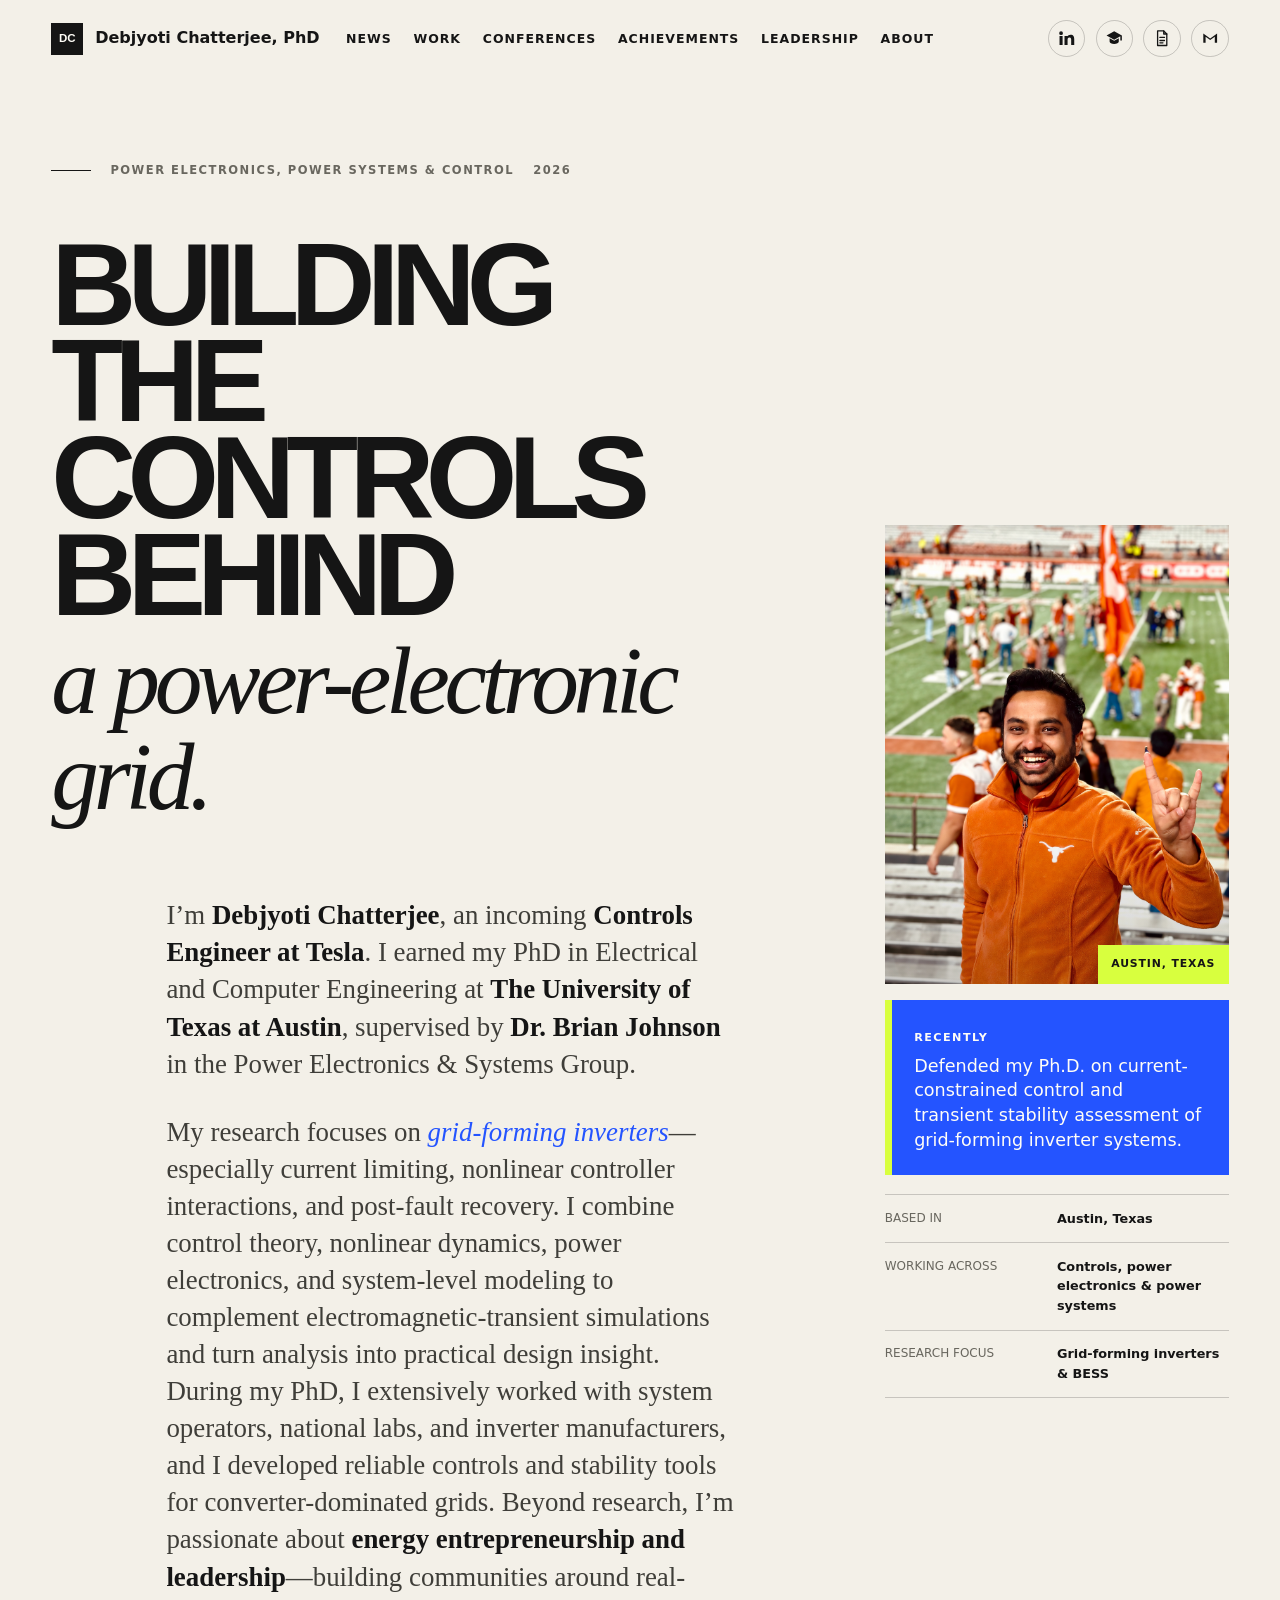
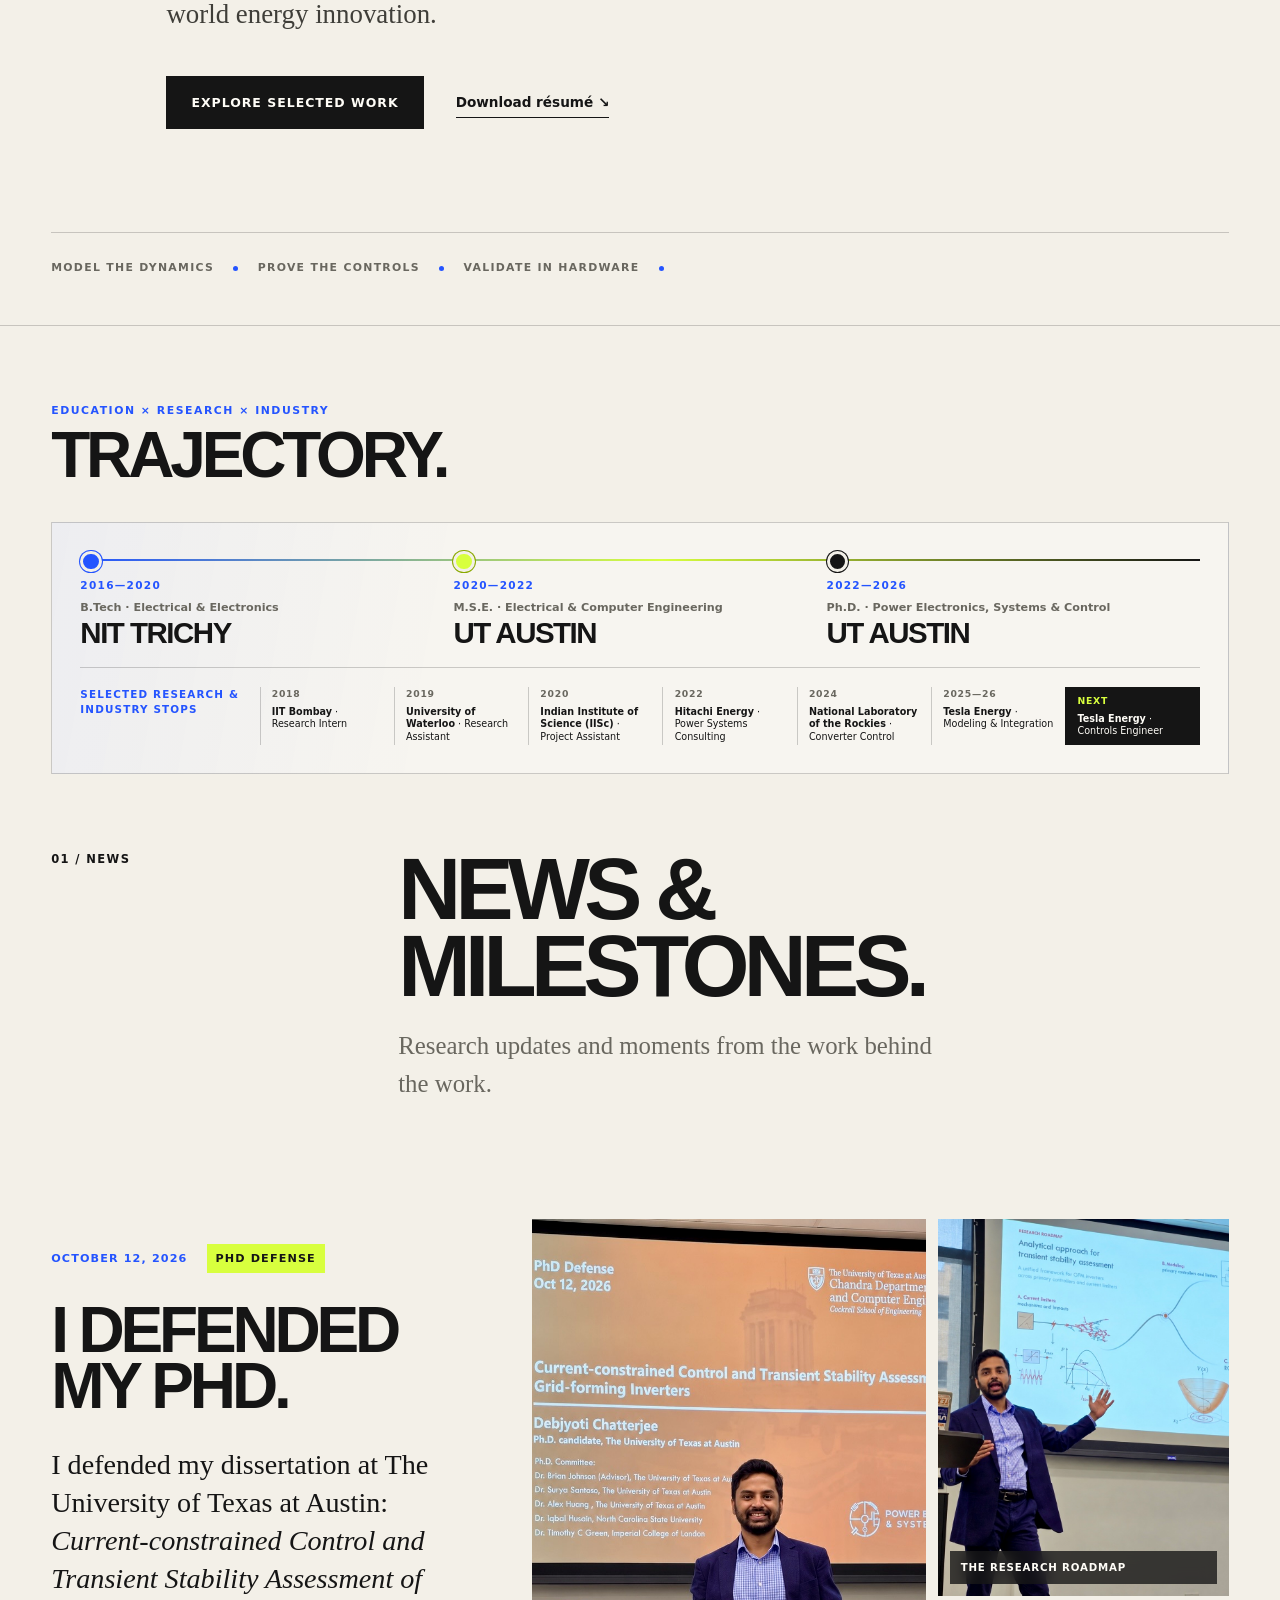
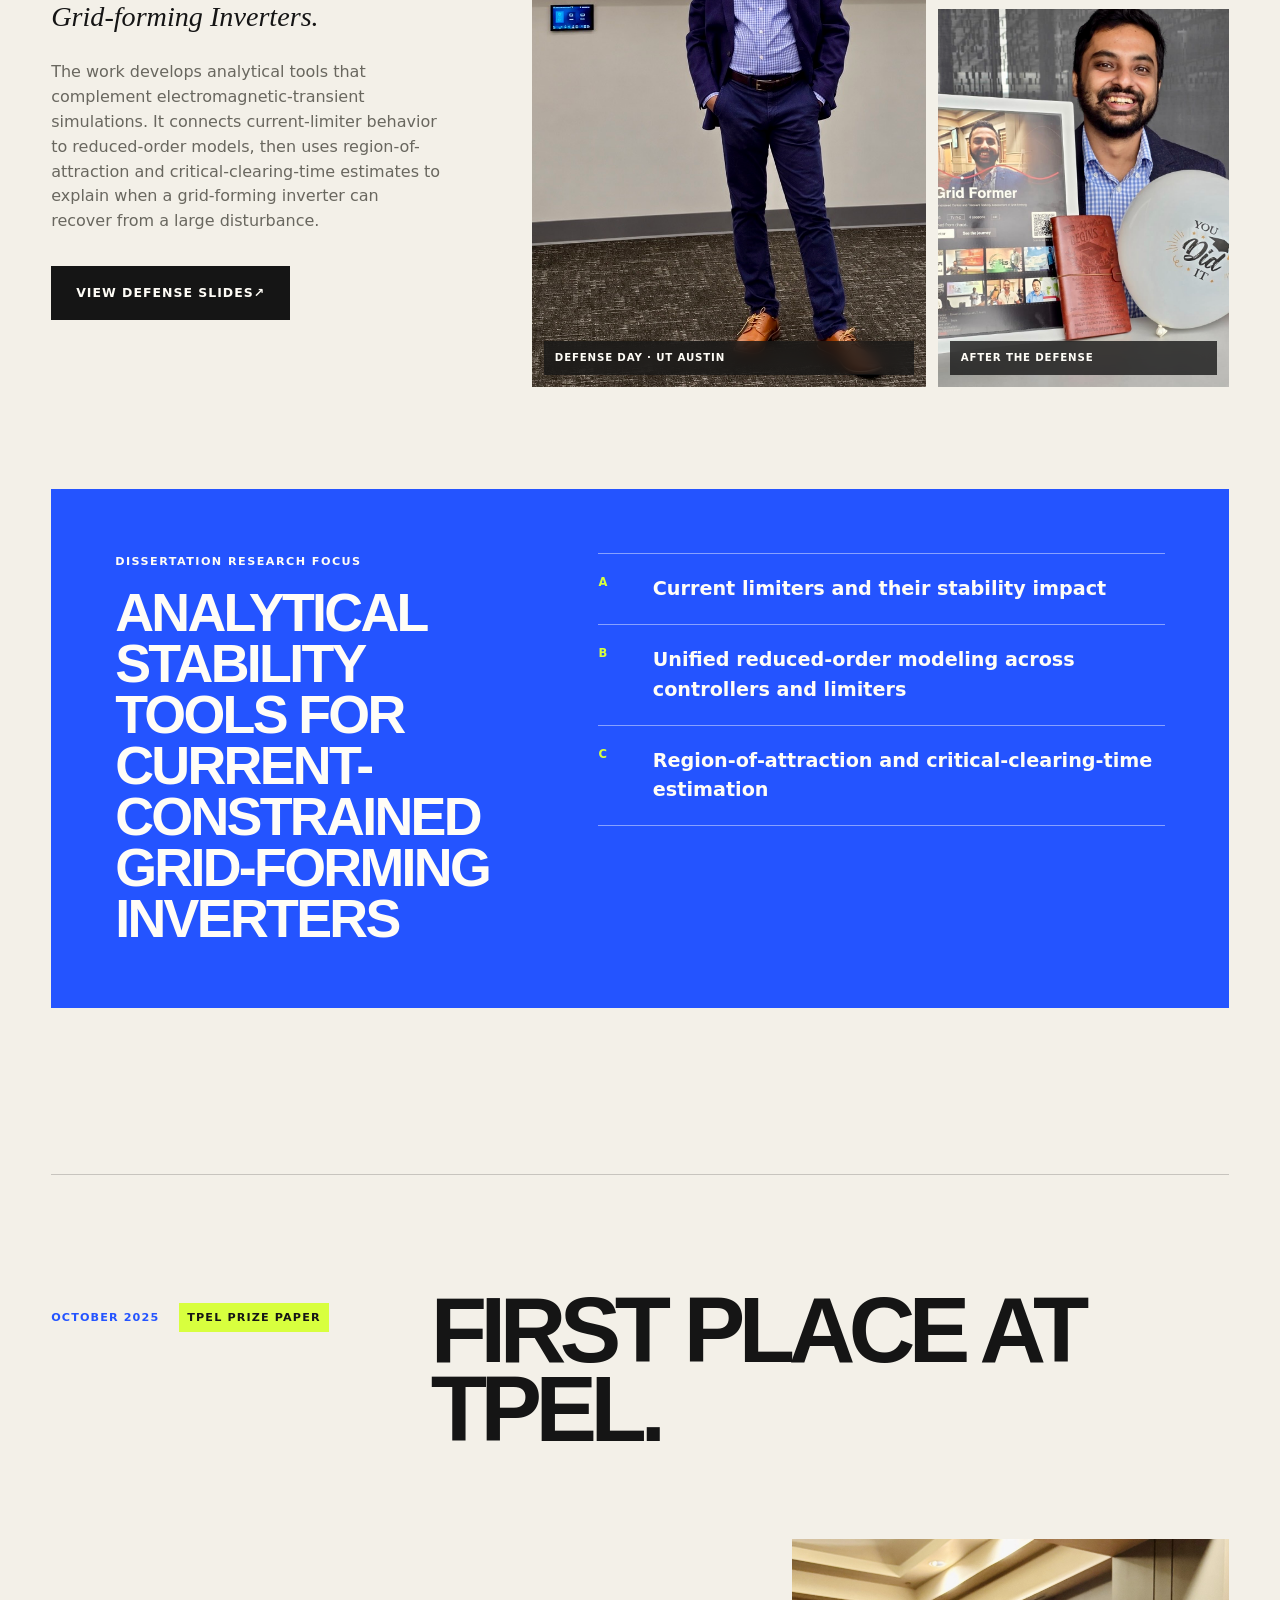
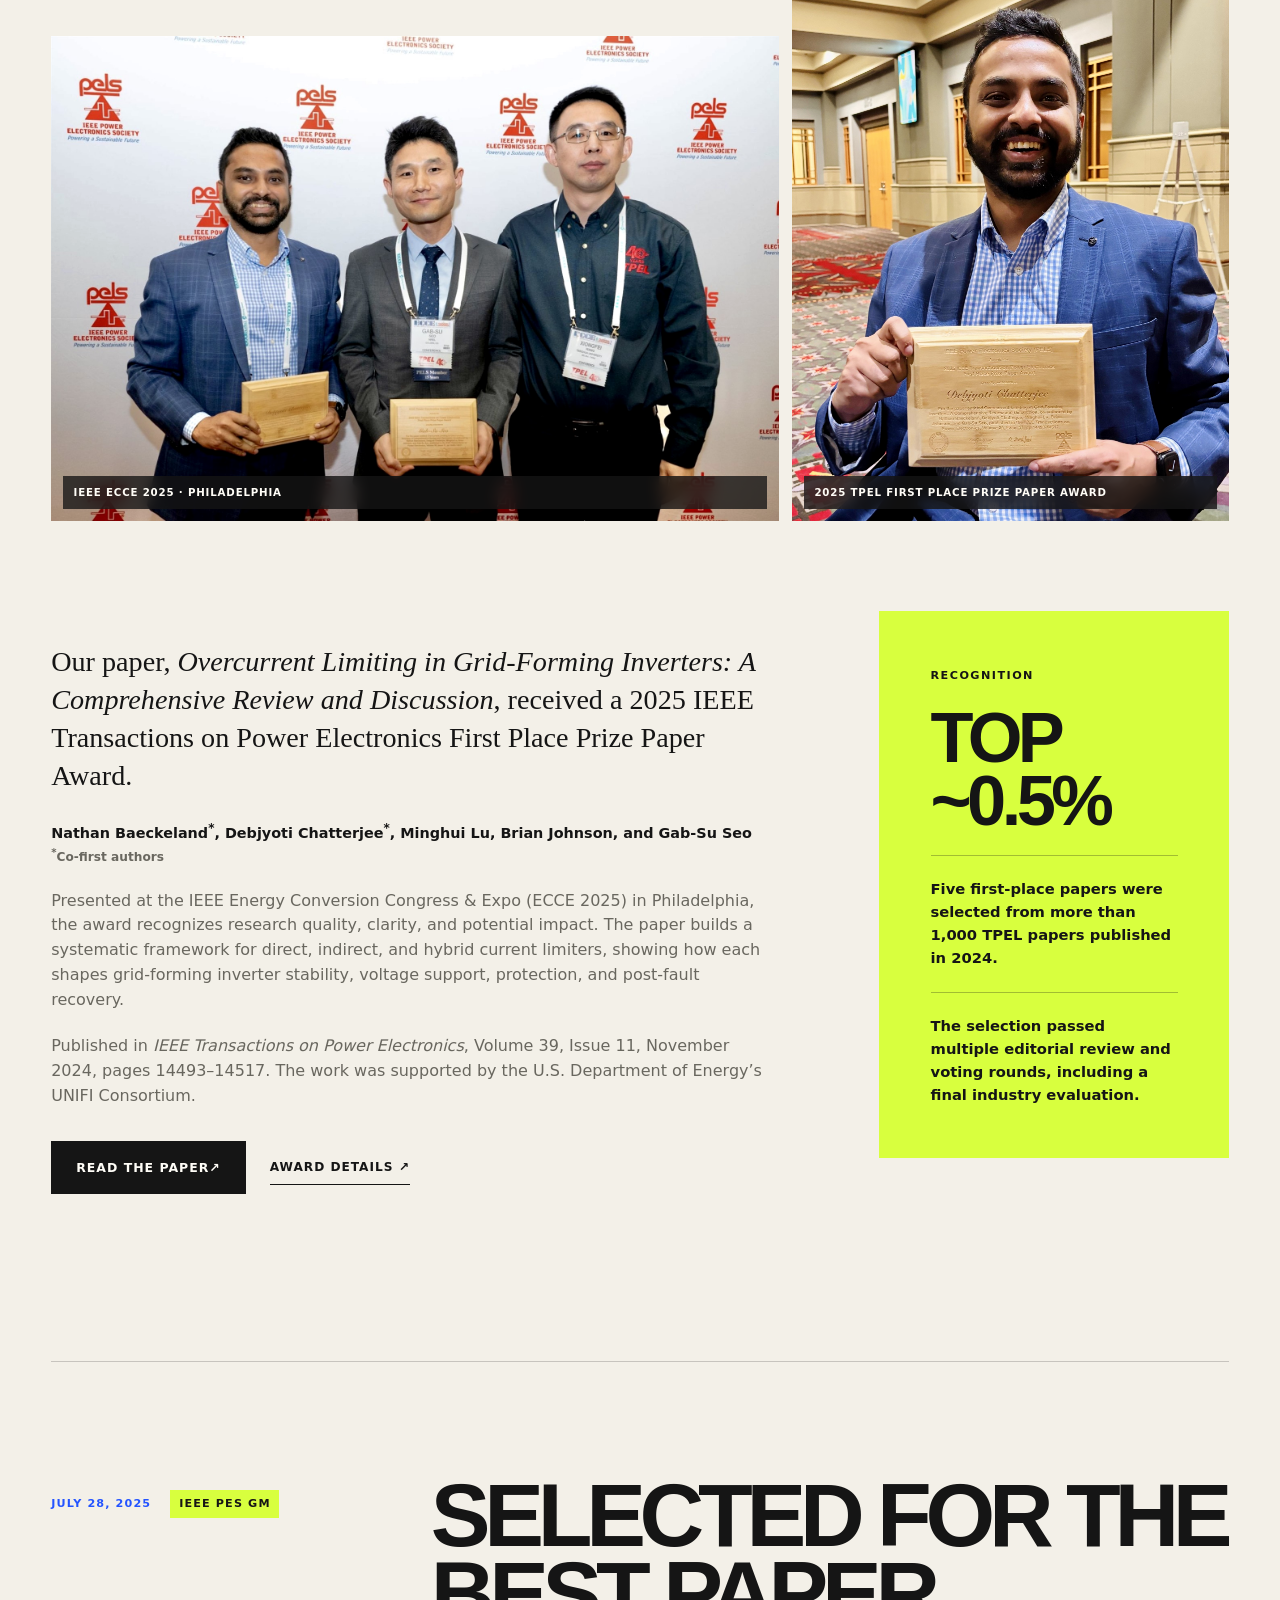
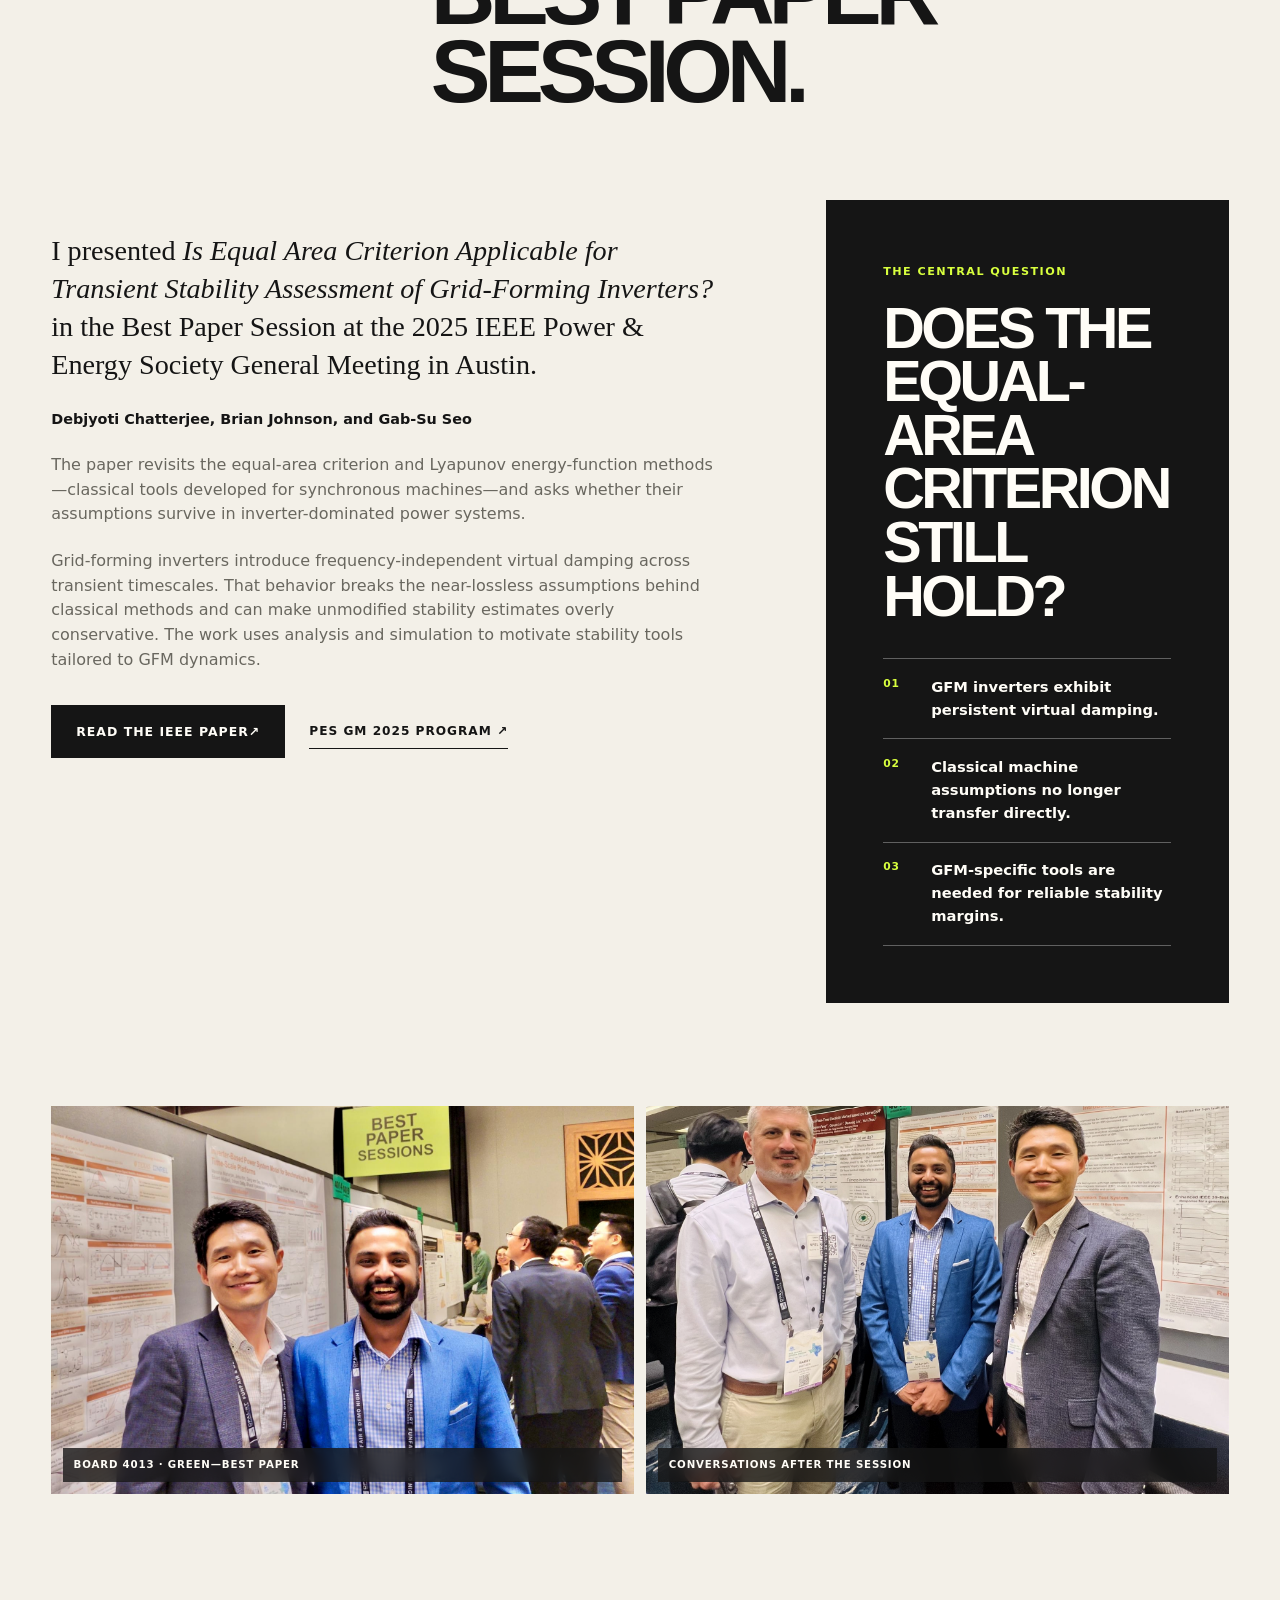
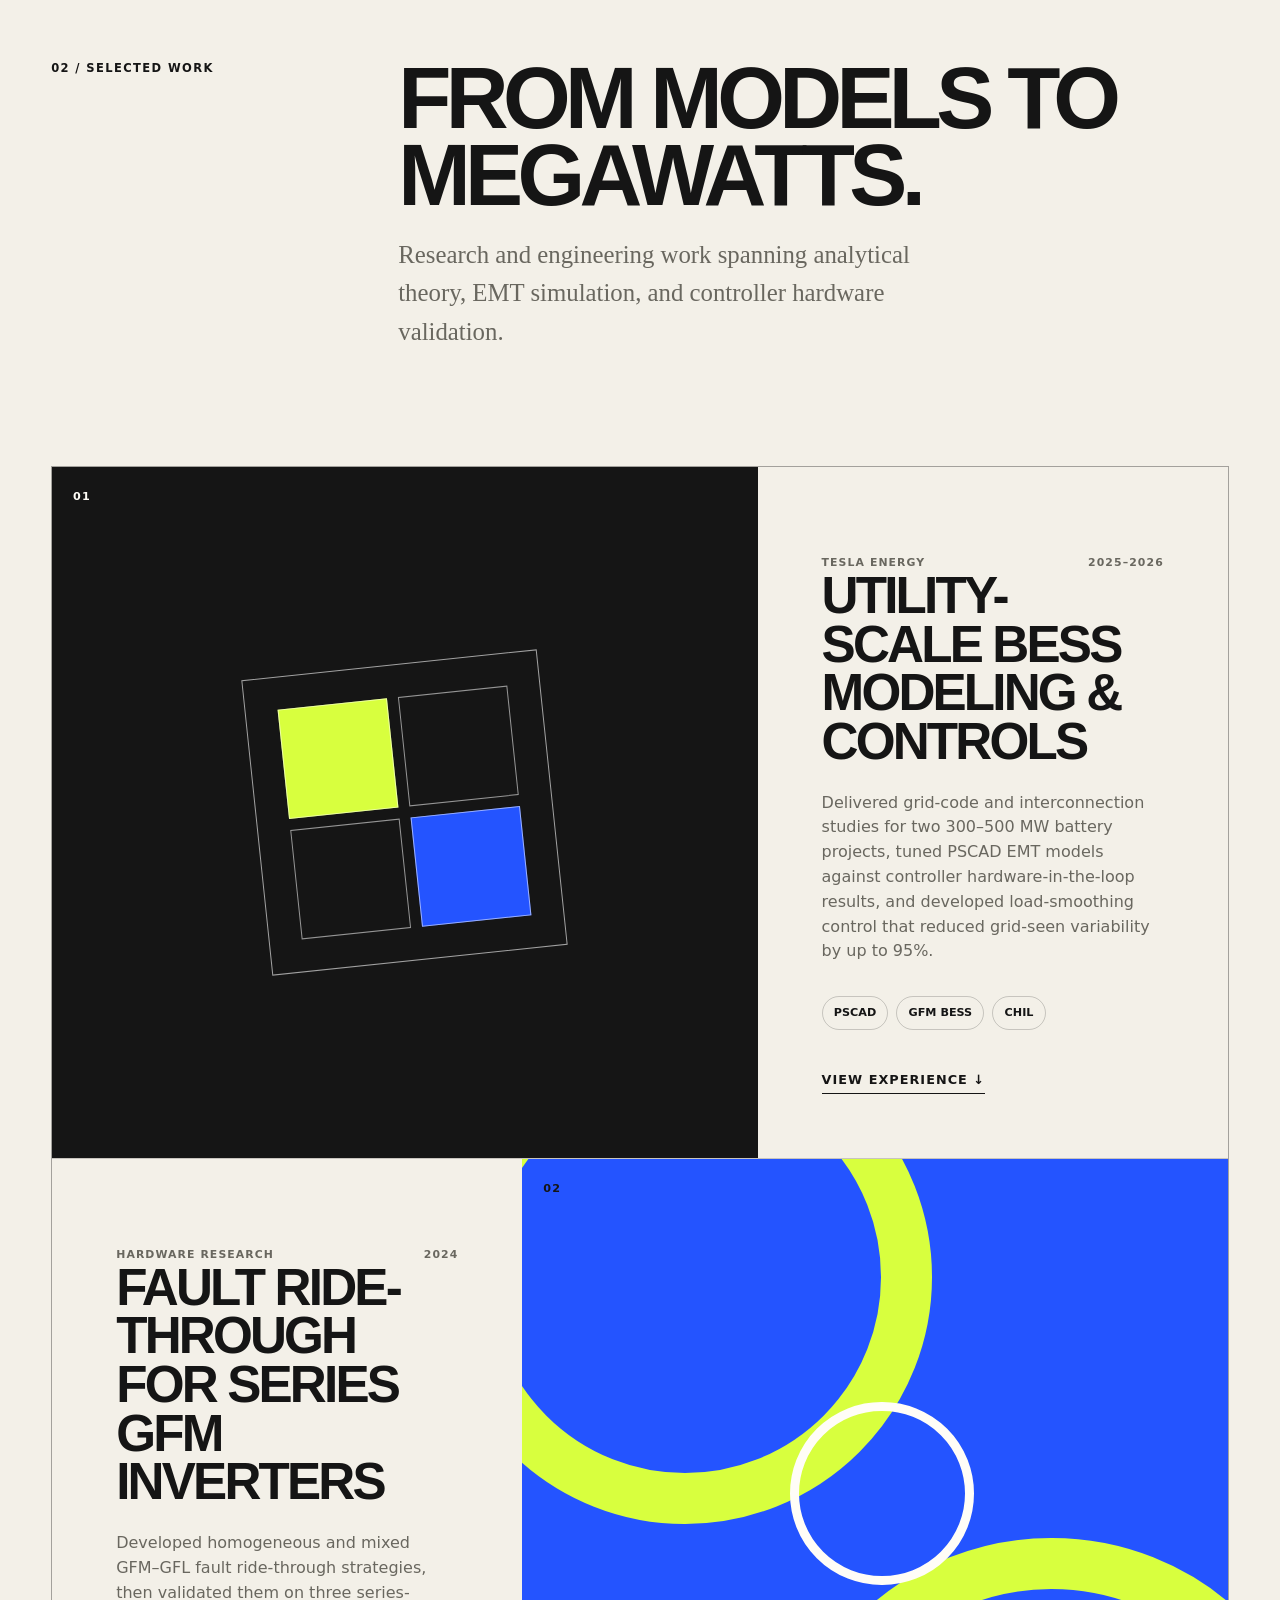
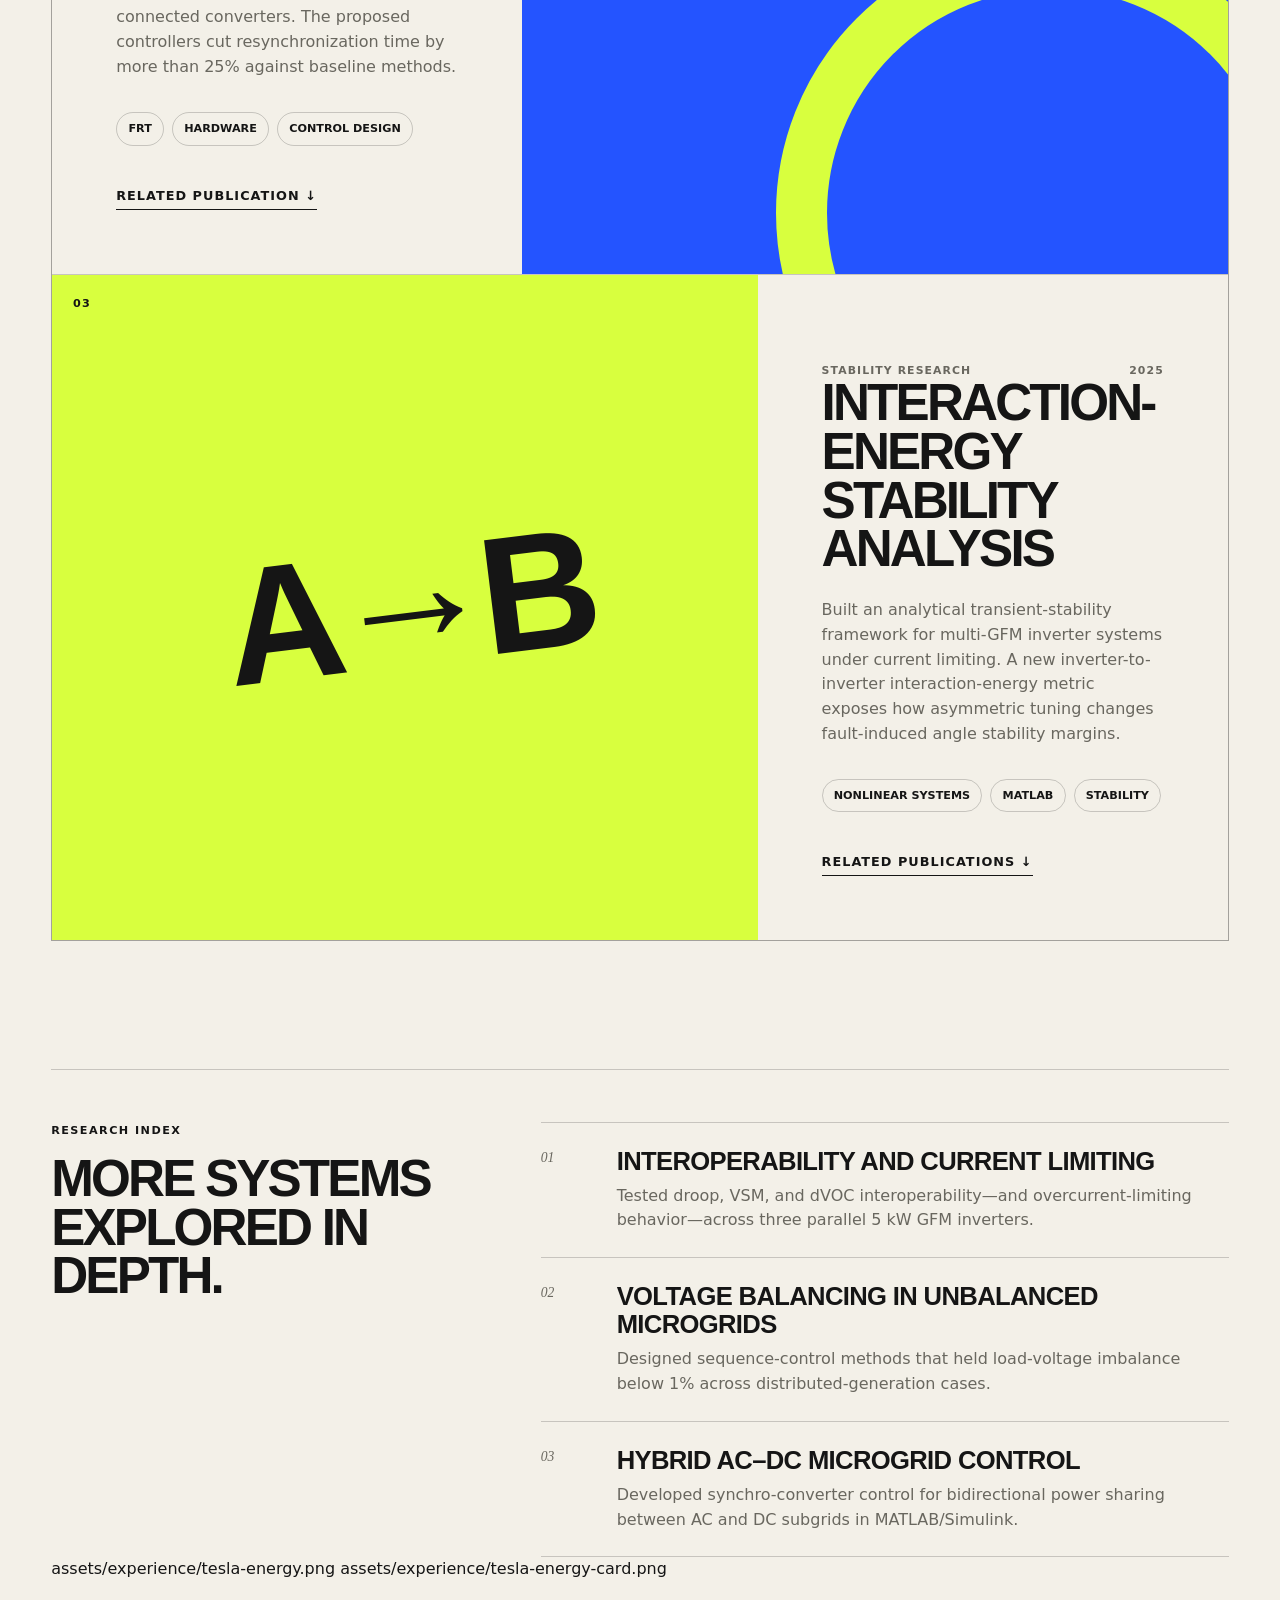
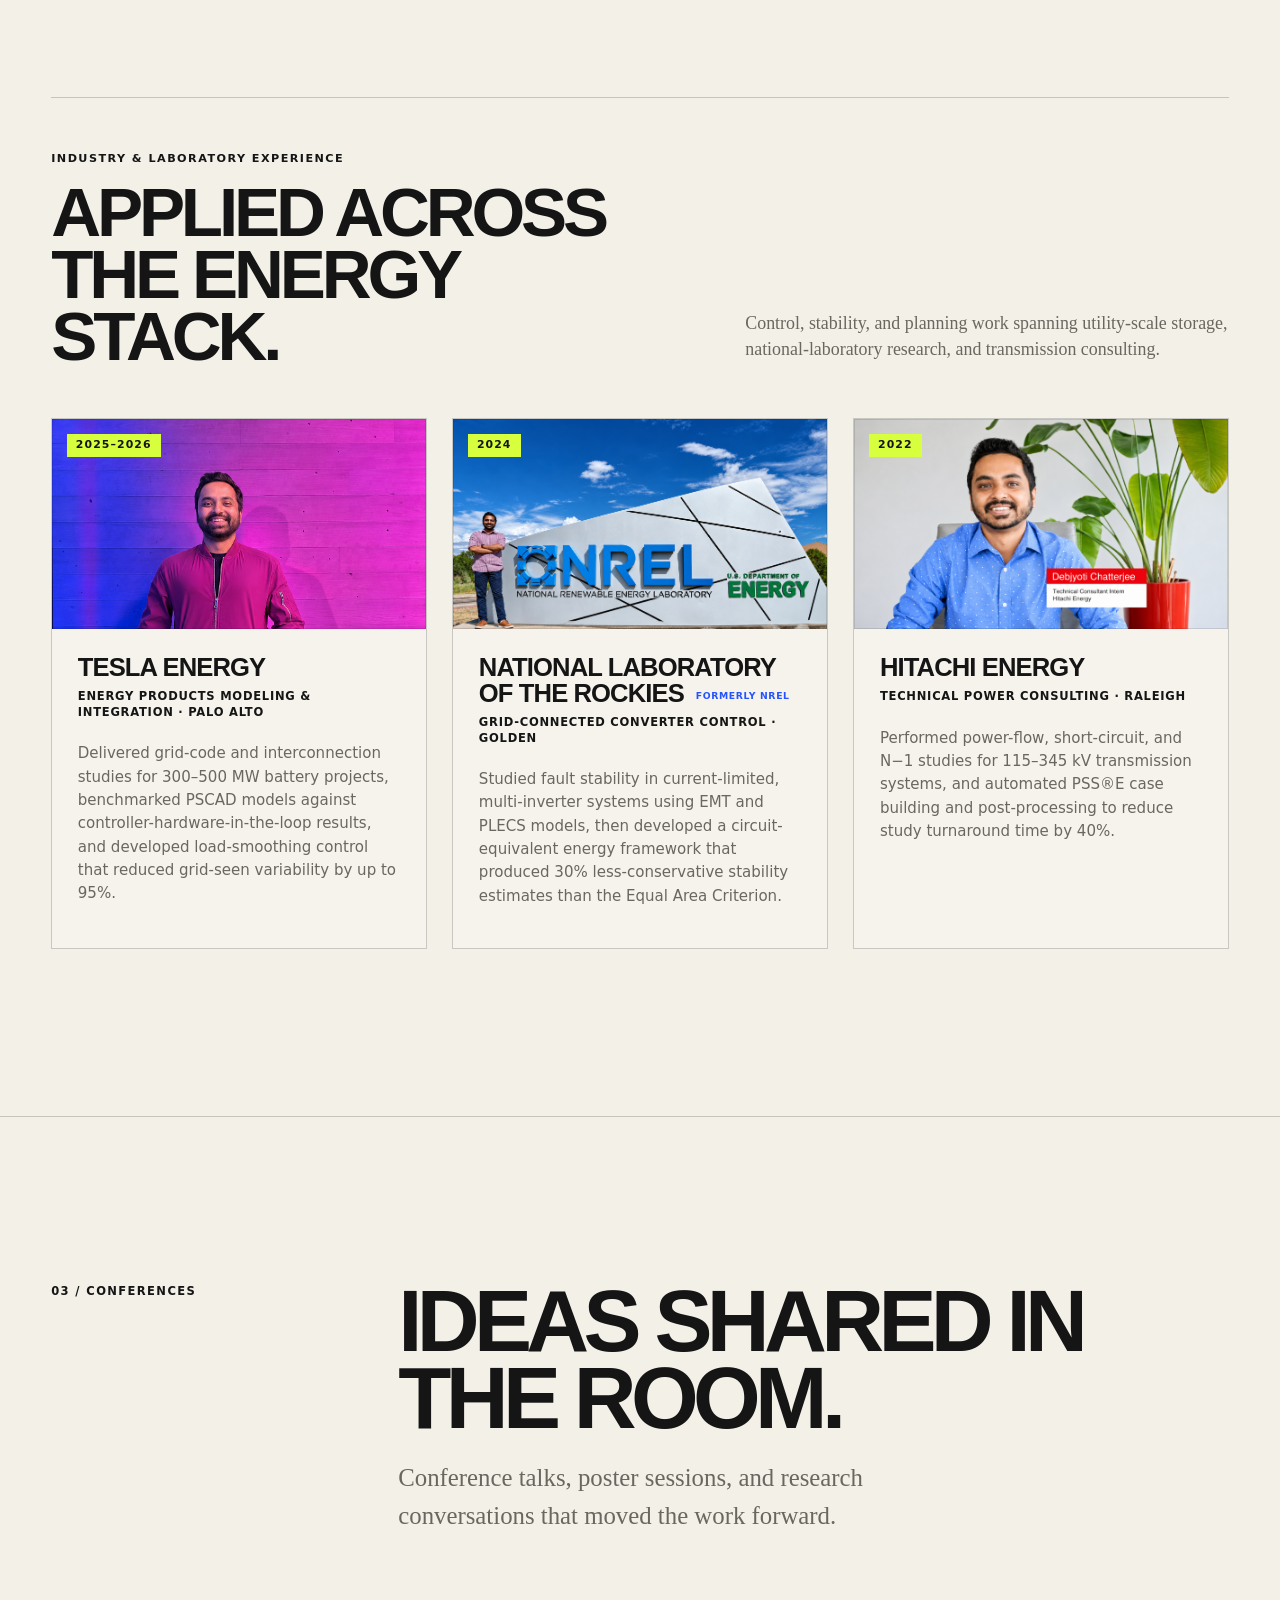
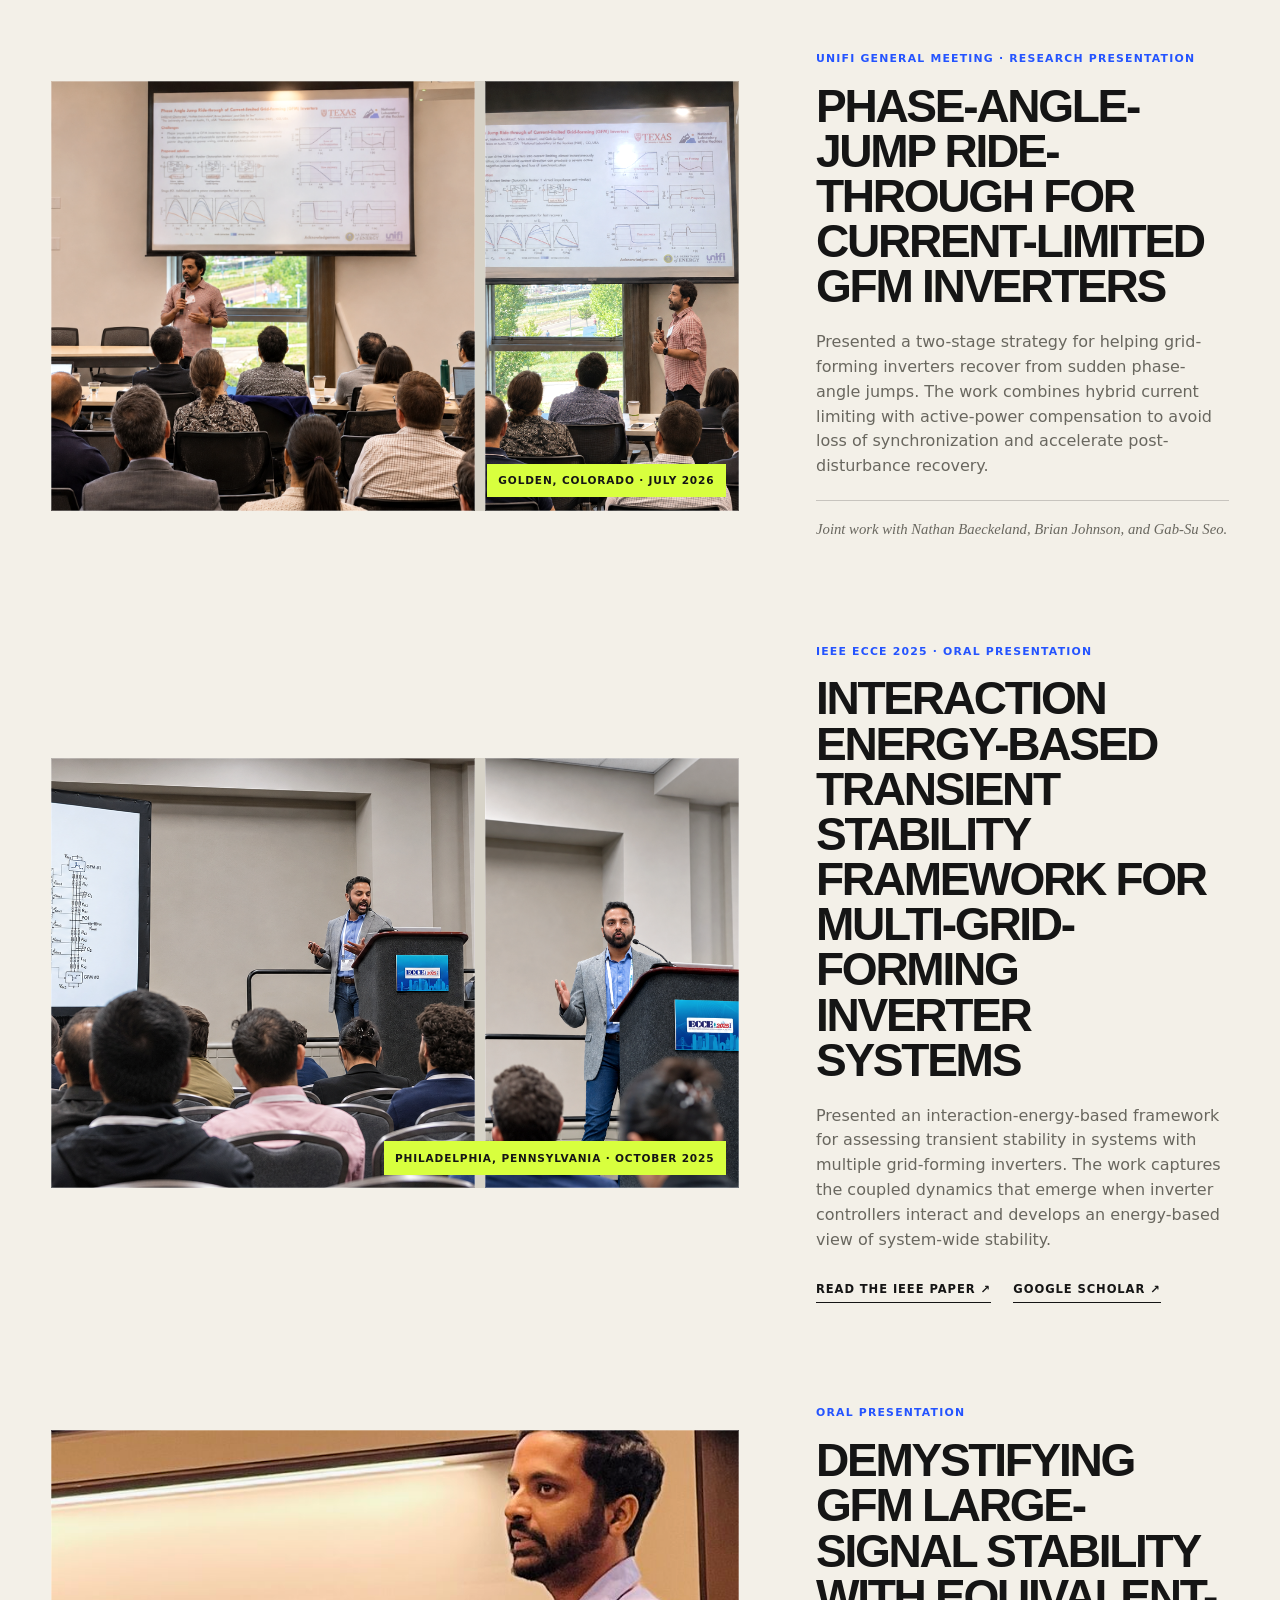
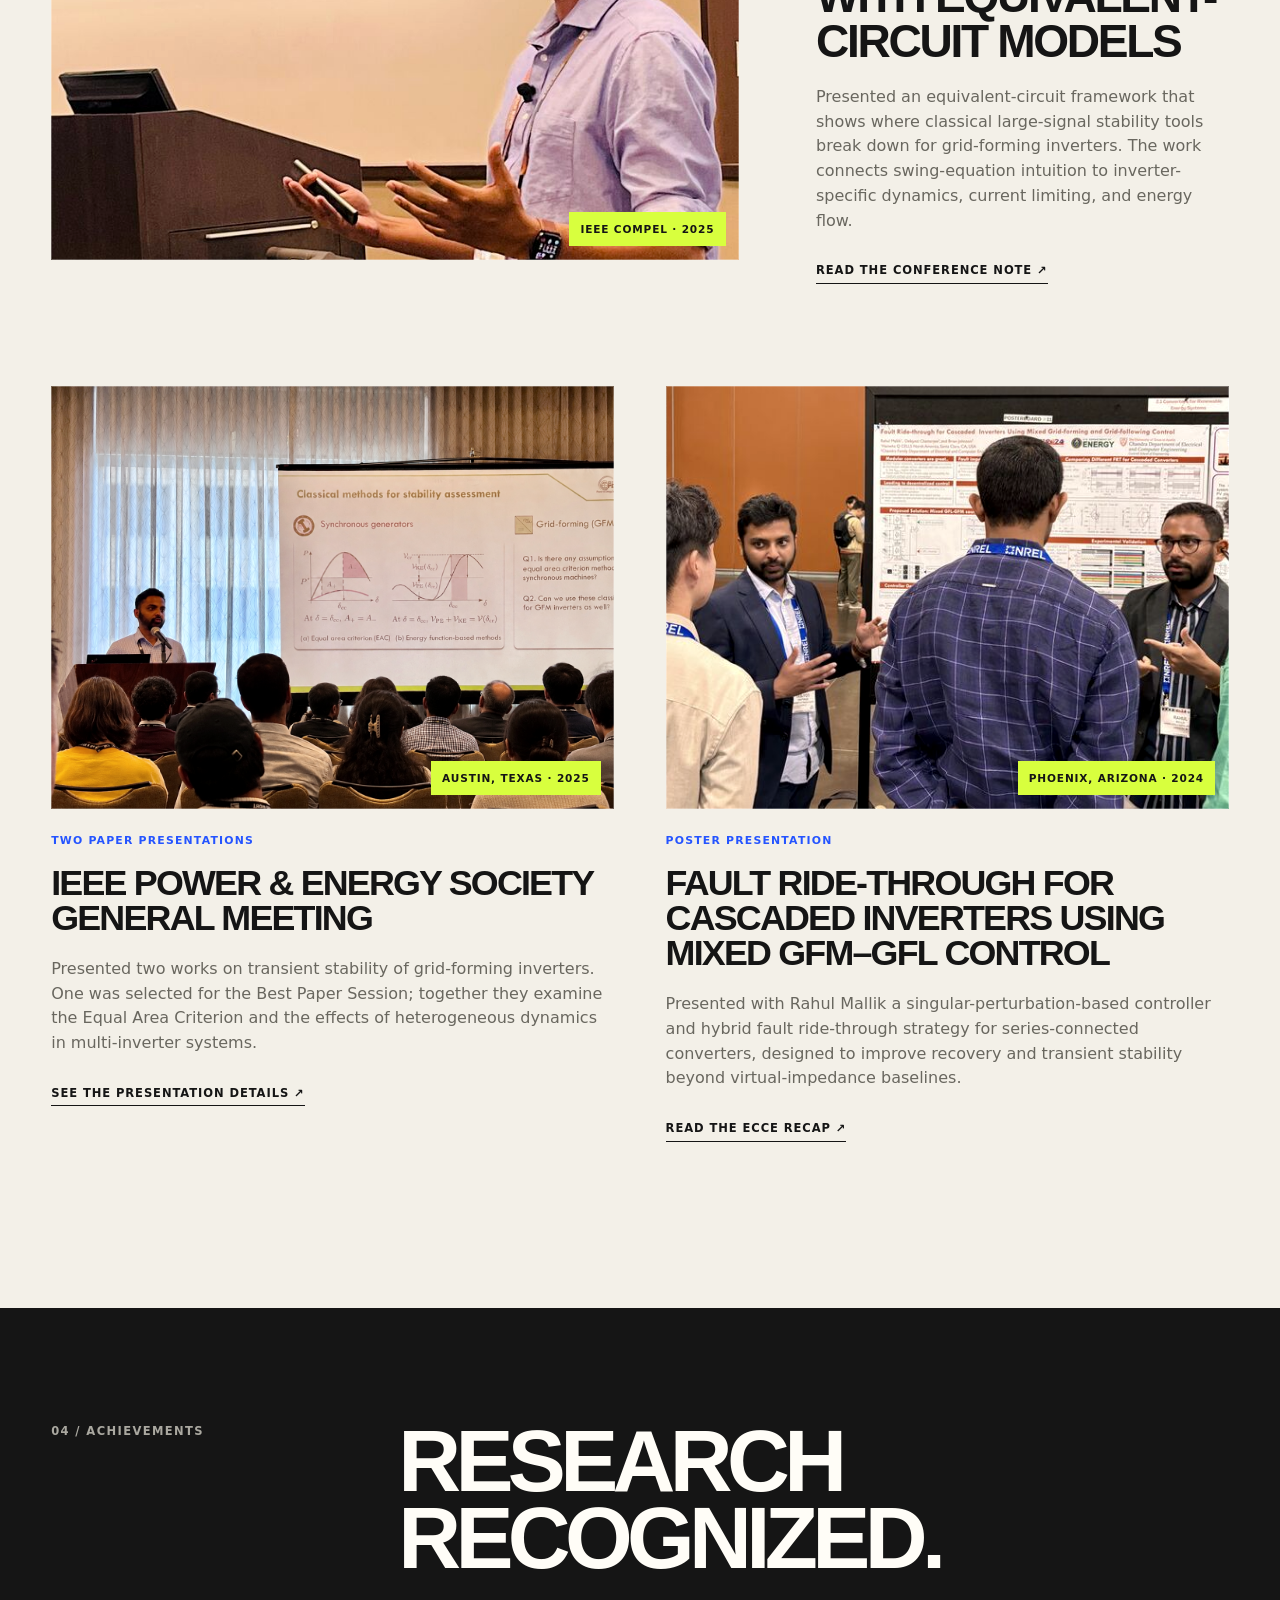
==== commit c6cb8658: "Use branded Tesla image in experience card Keep the Tesla Energy wordmark visible above Debjyoti in " ====
--- a/index.html
+++ b/index.html
@@ -443,7 +443,8 @@
             <li><span>02</span><div><strong>Voltage balancing in unbalanced microgrids</strong><p>Designed sequence-control methods that held load-voltage imbalance below 1% across distributed-generation cases.</p></div></li>
             <li><span>03</span><div><strong>Hybrid AC–DC microgrid control</strong><p>Developed synchro-converter control for bidirectional power sharing between AC and DC subgrids in MATLAB/Simulink.</p></div></li>
           </ol>
-        </div>
+        </div>assets/experience/tesla-energy.png
+        assets/experience/tesla-energy-card.png
 
         <div class="experience reveal" id="experience" aria-labelledby="experience-title">
           <div class="experience__intro">
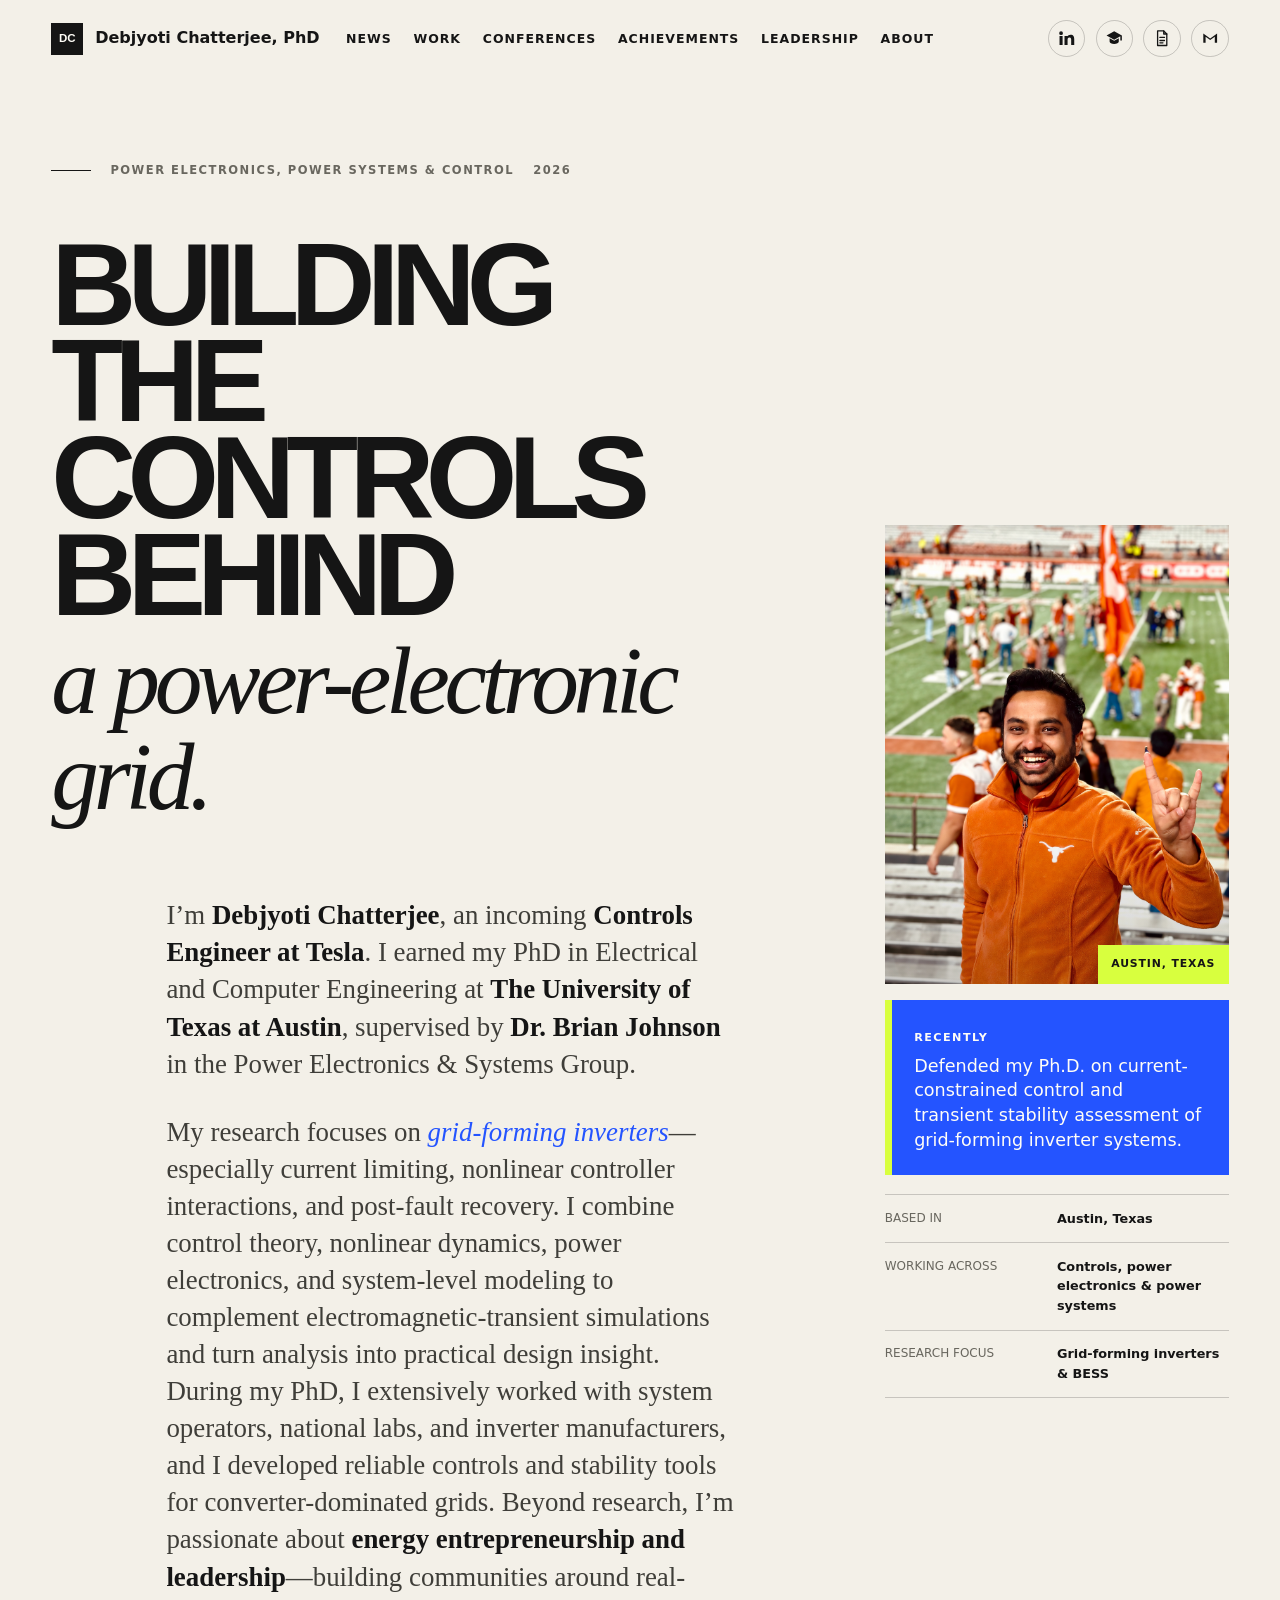
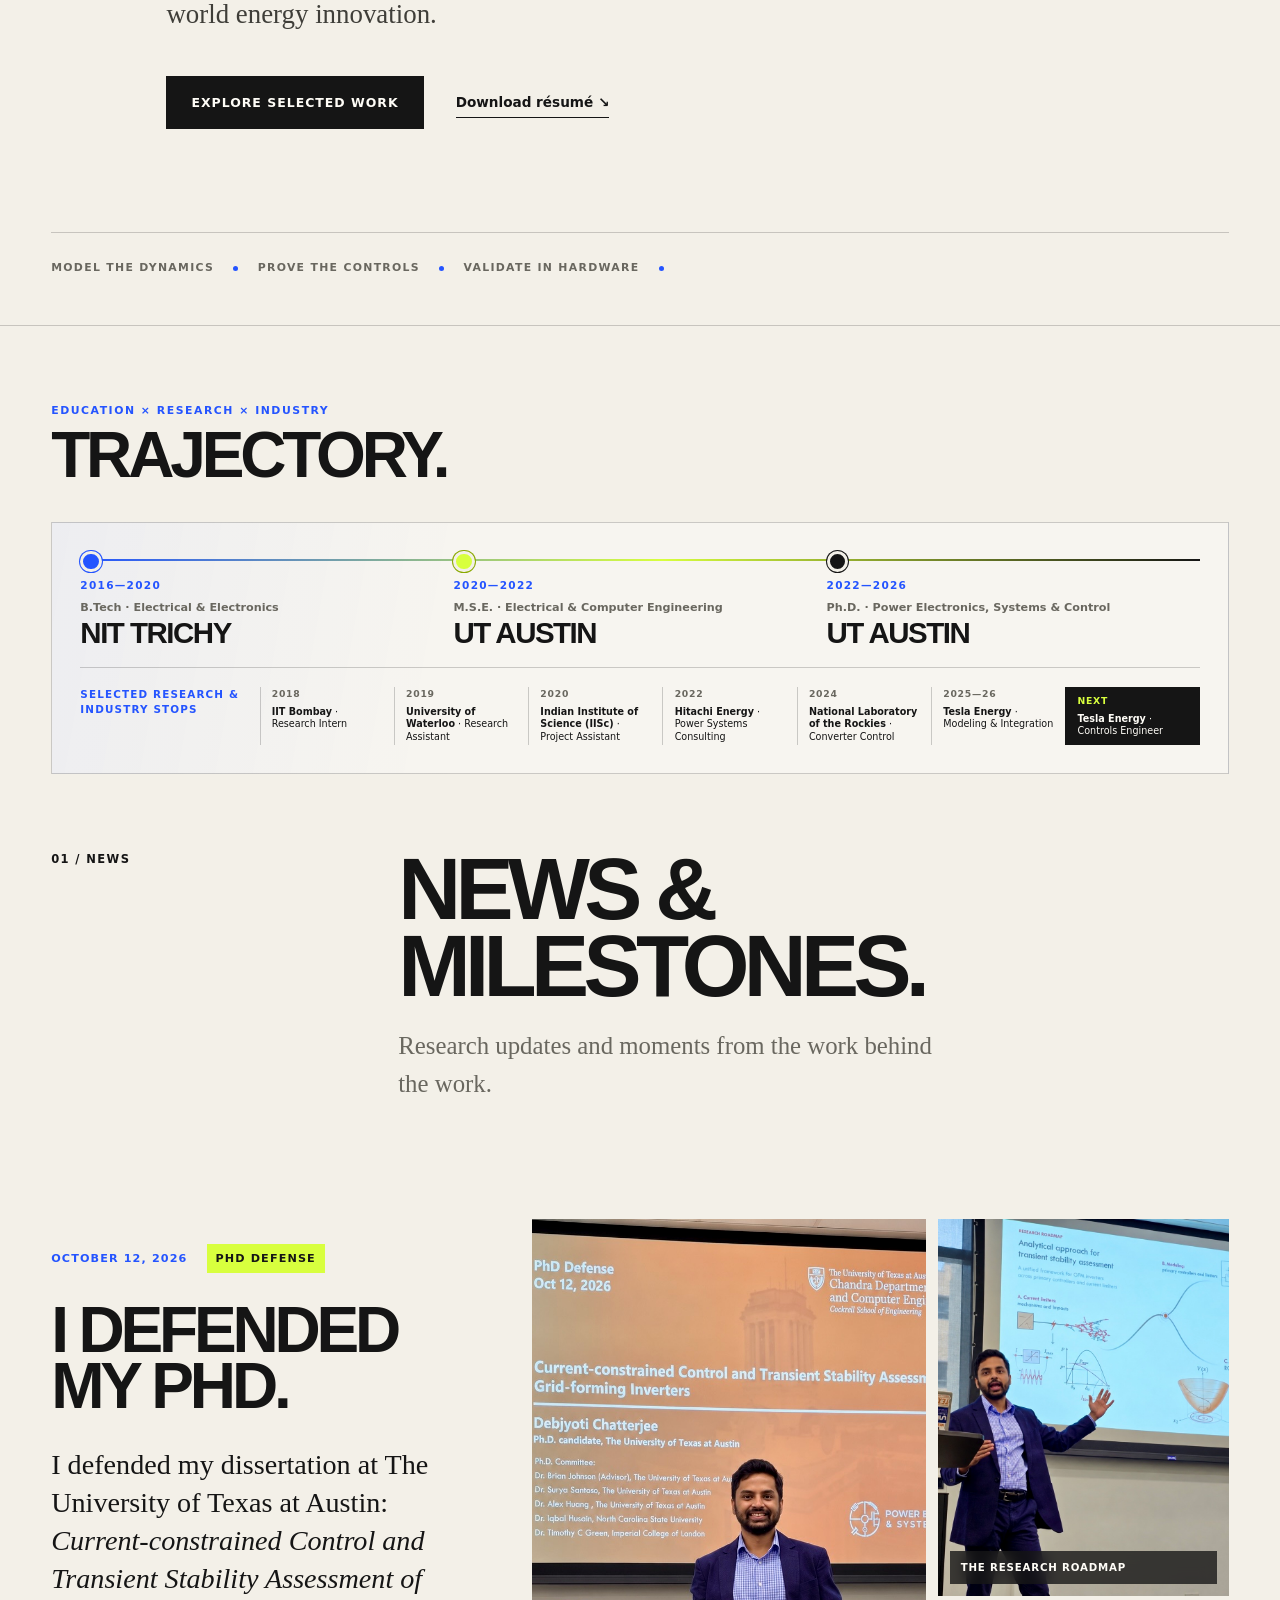
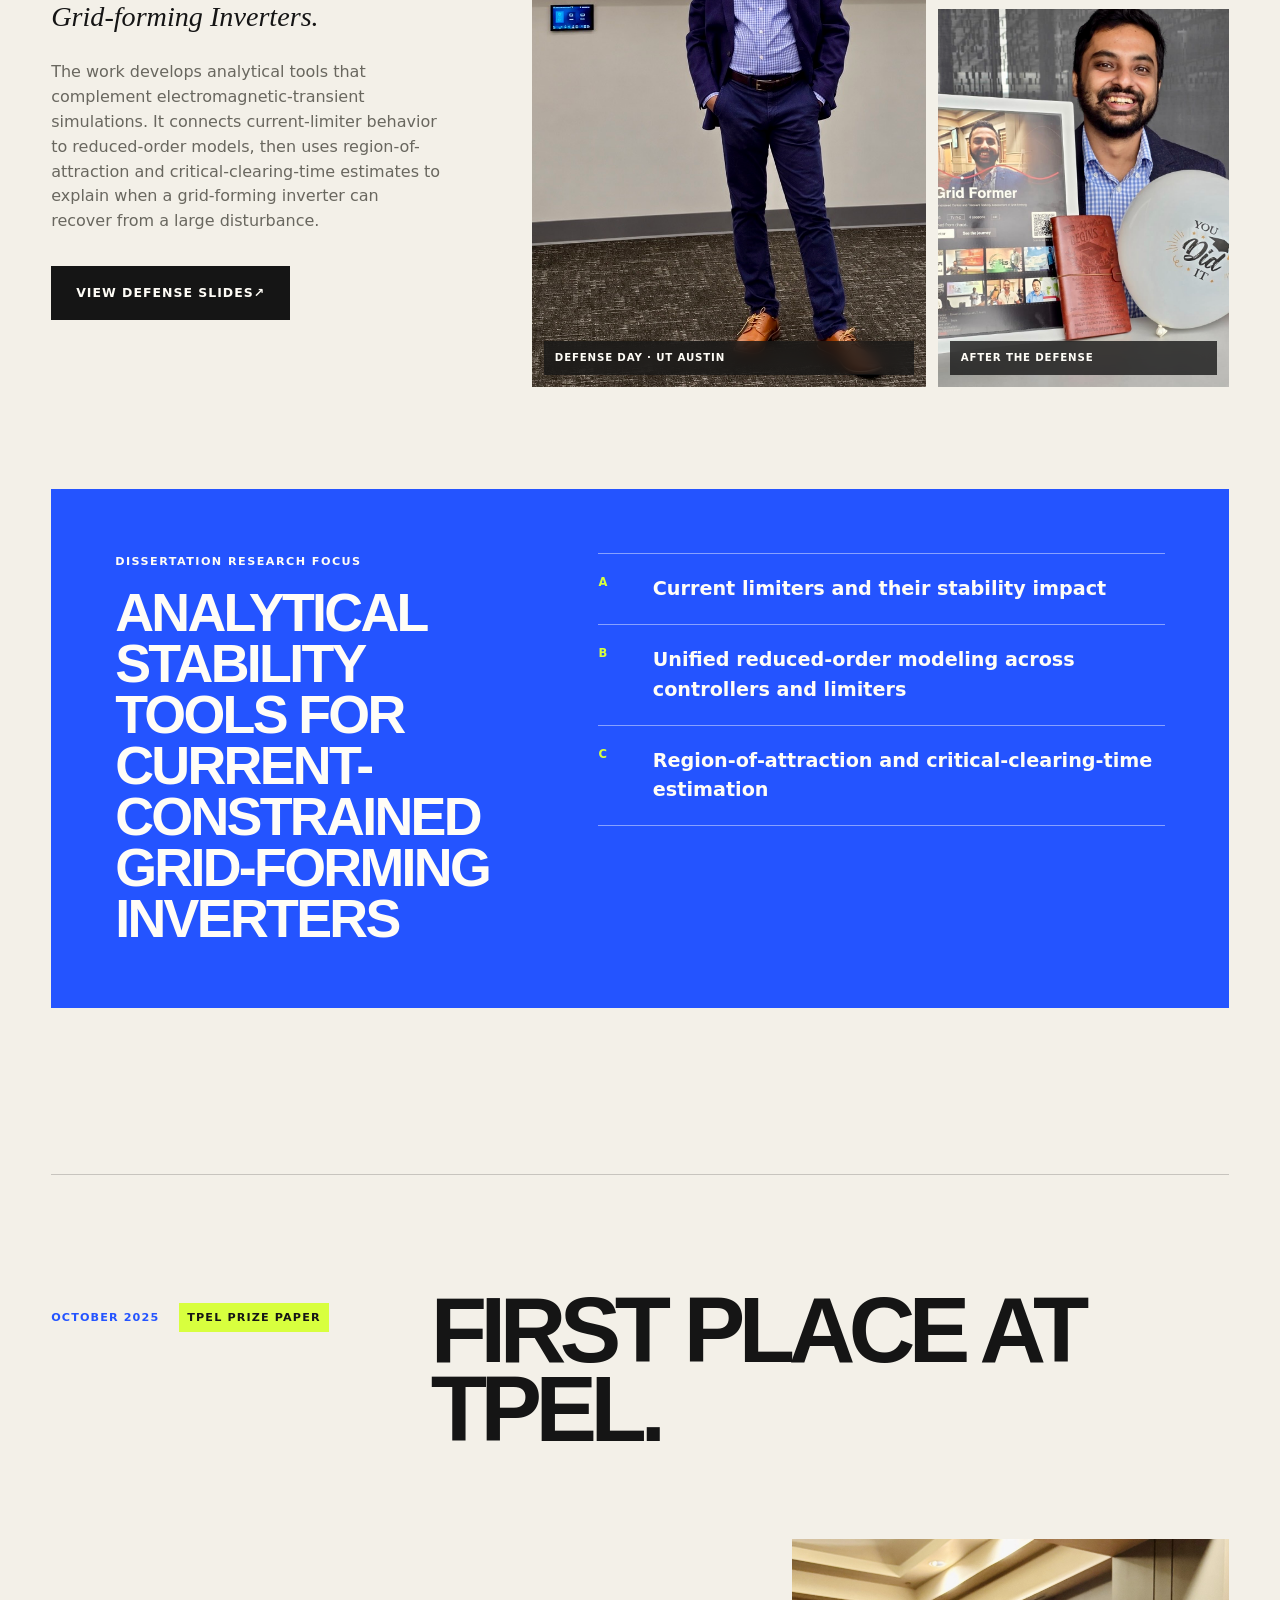
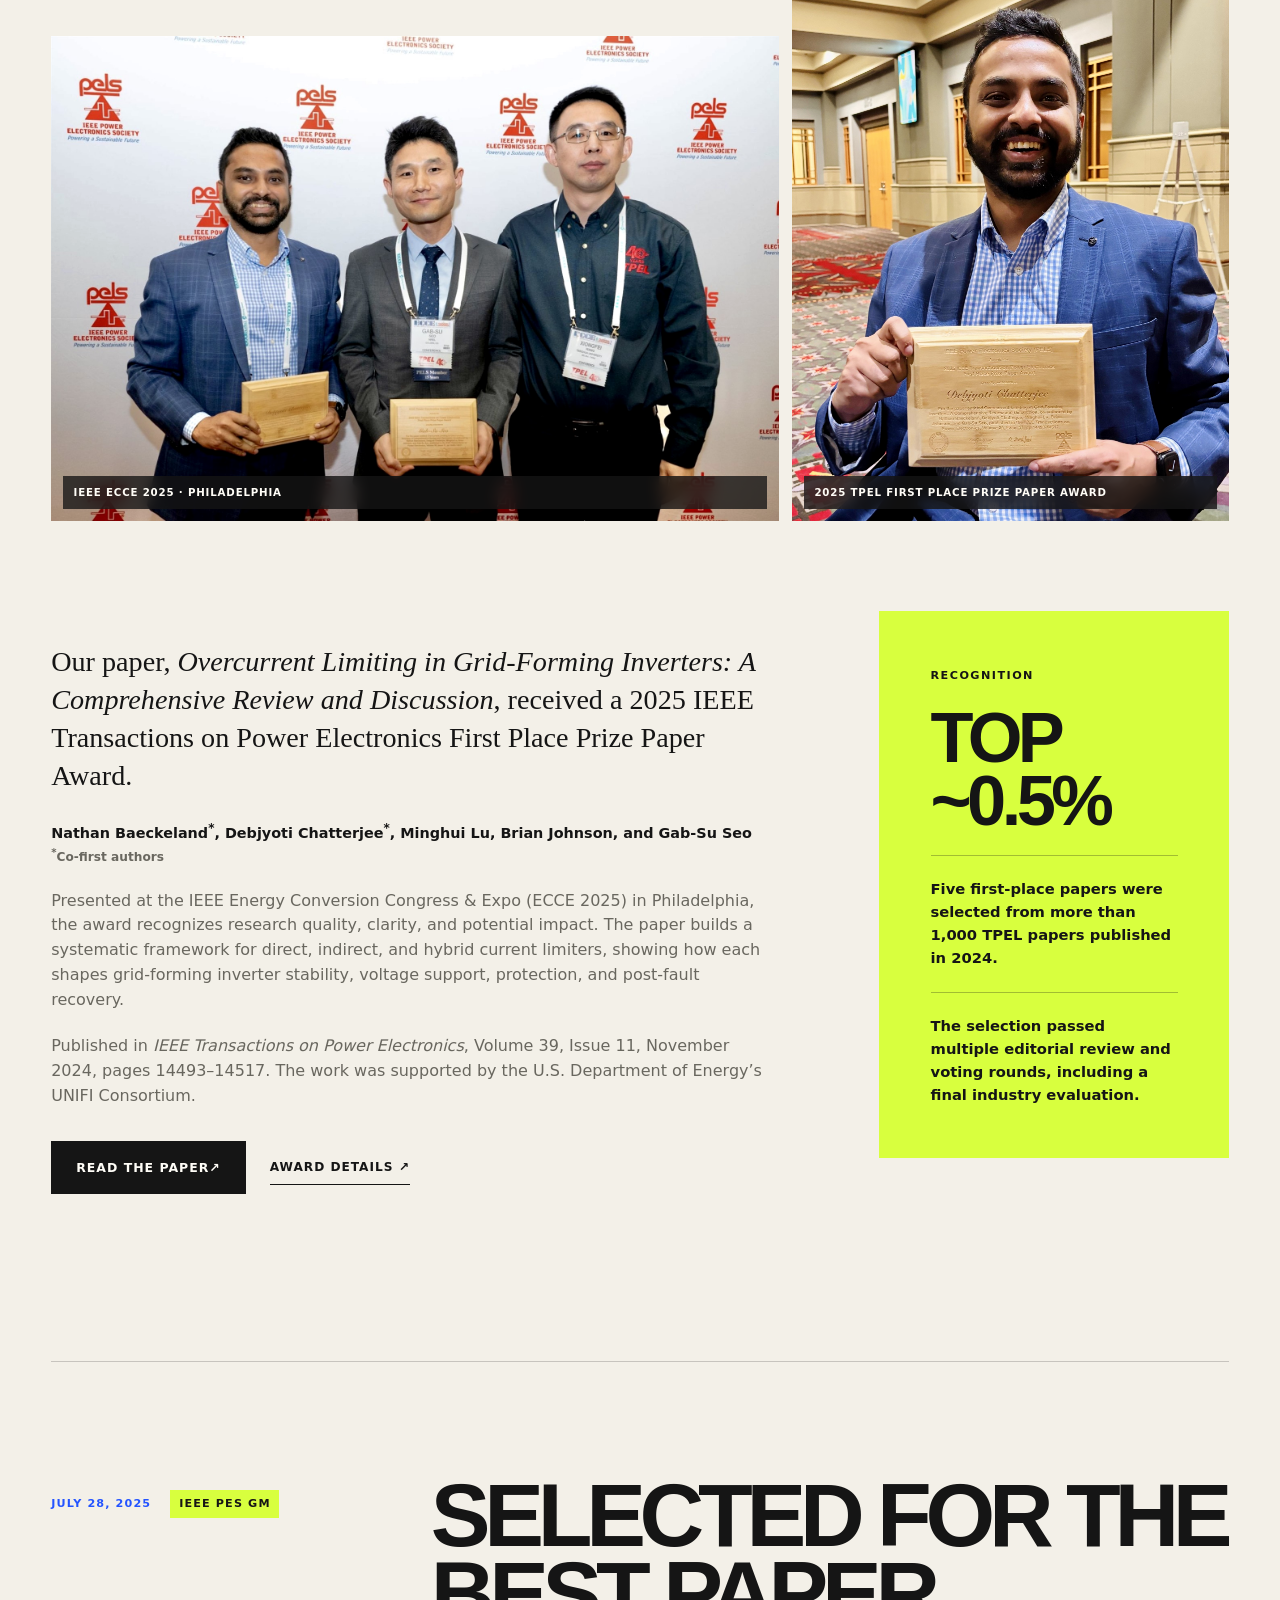
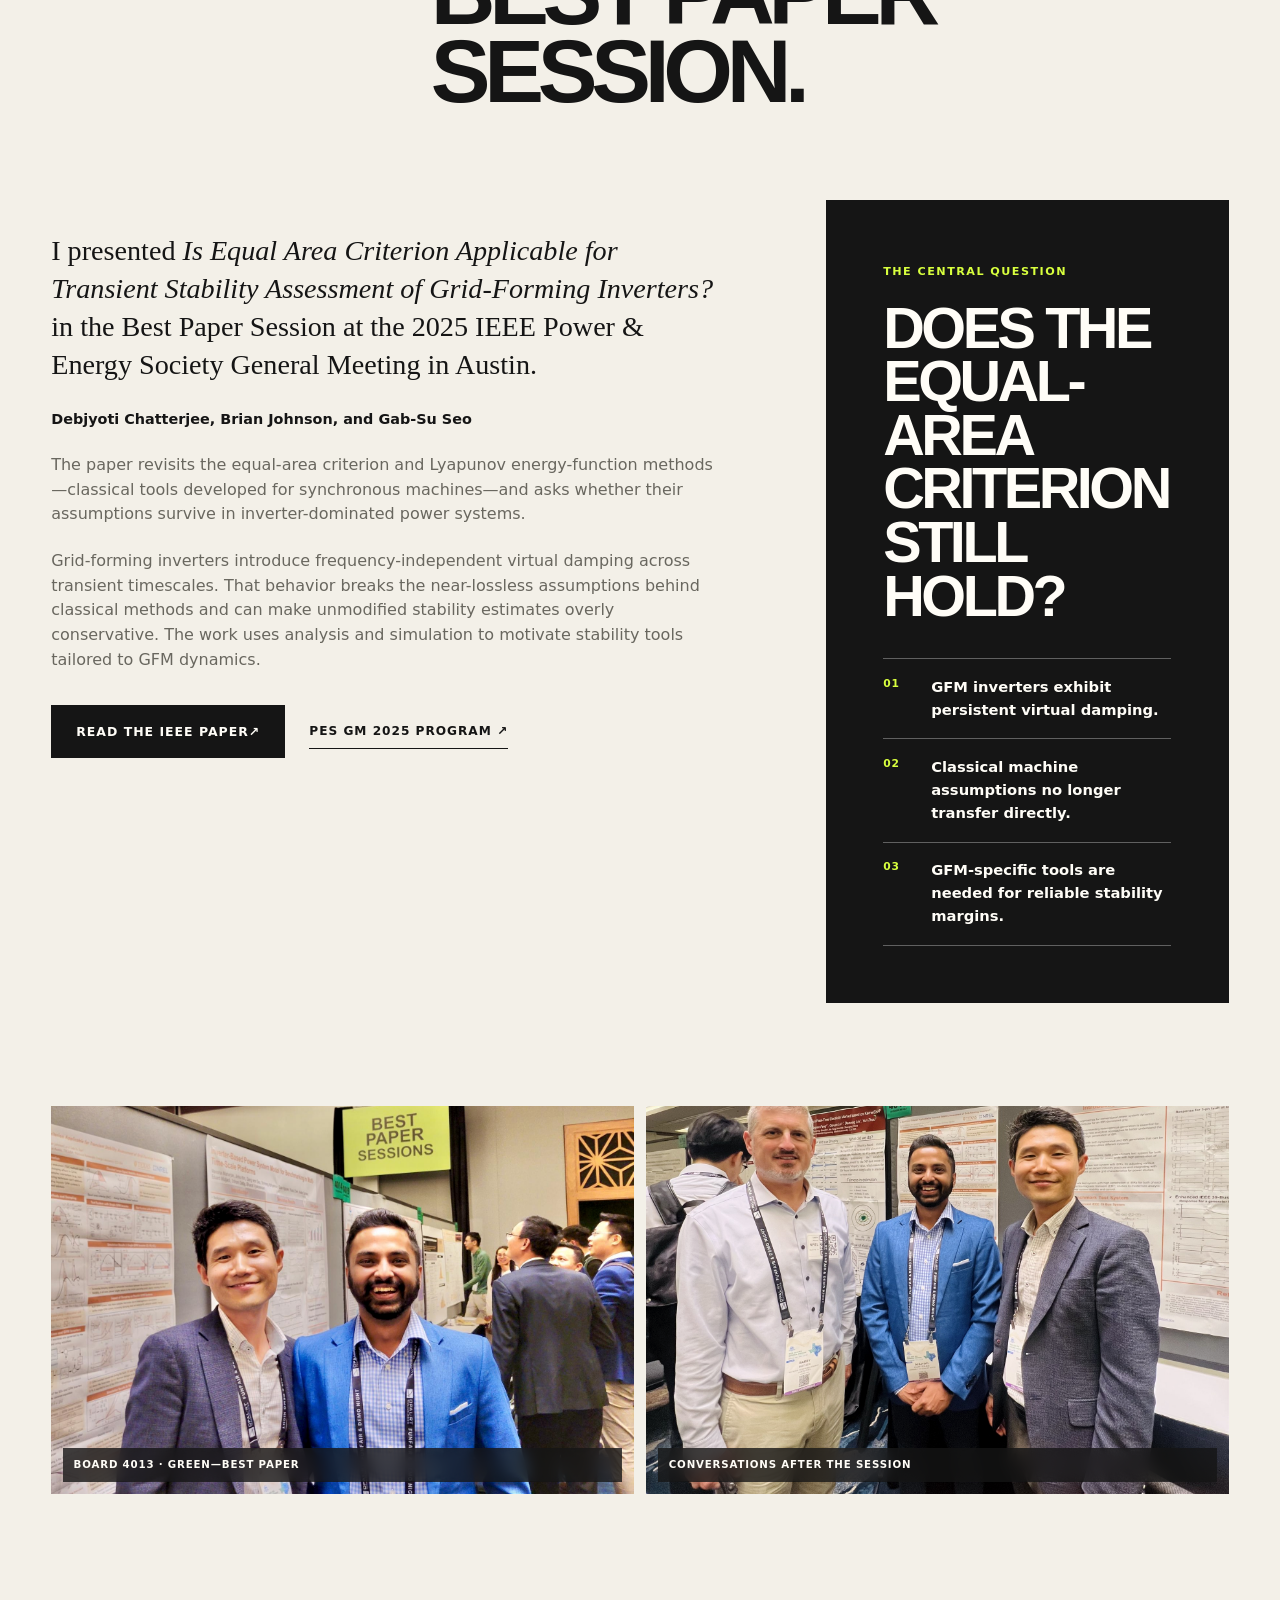
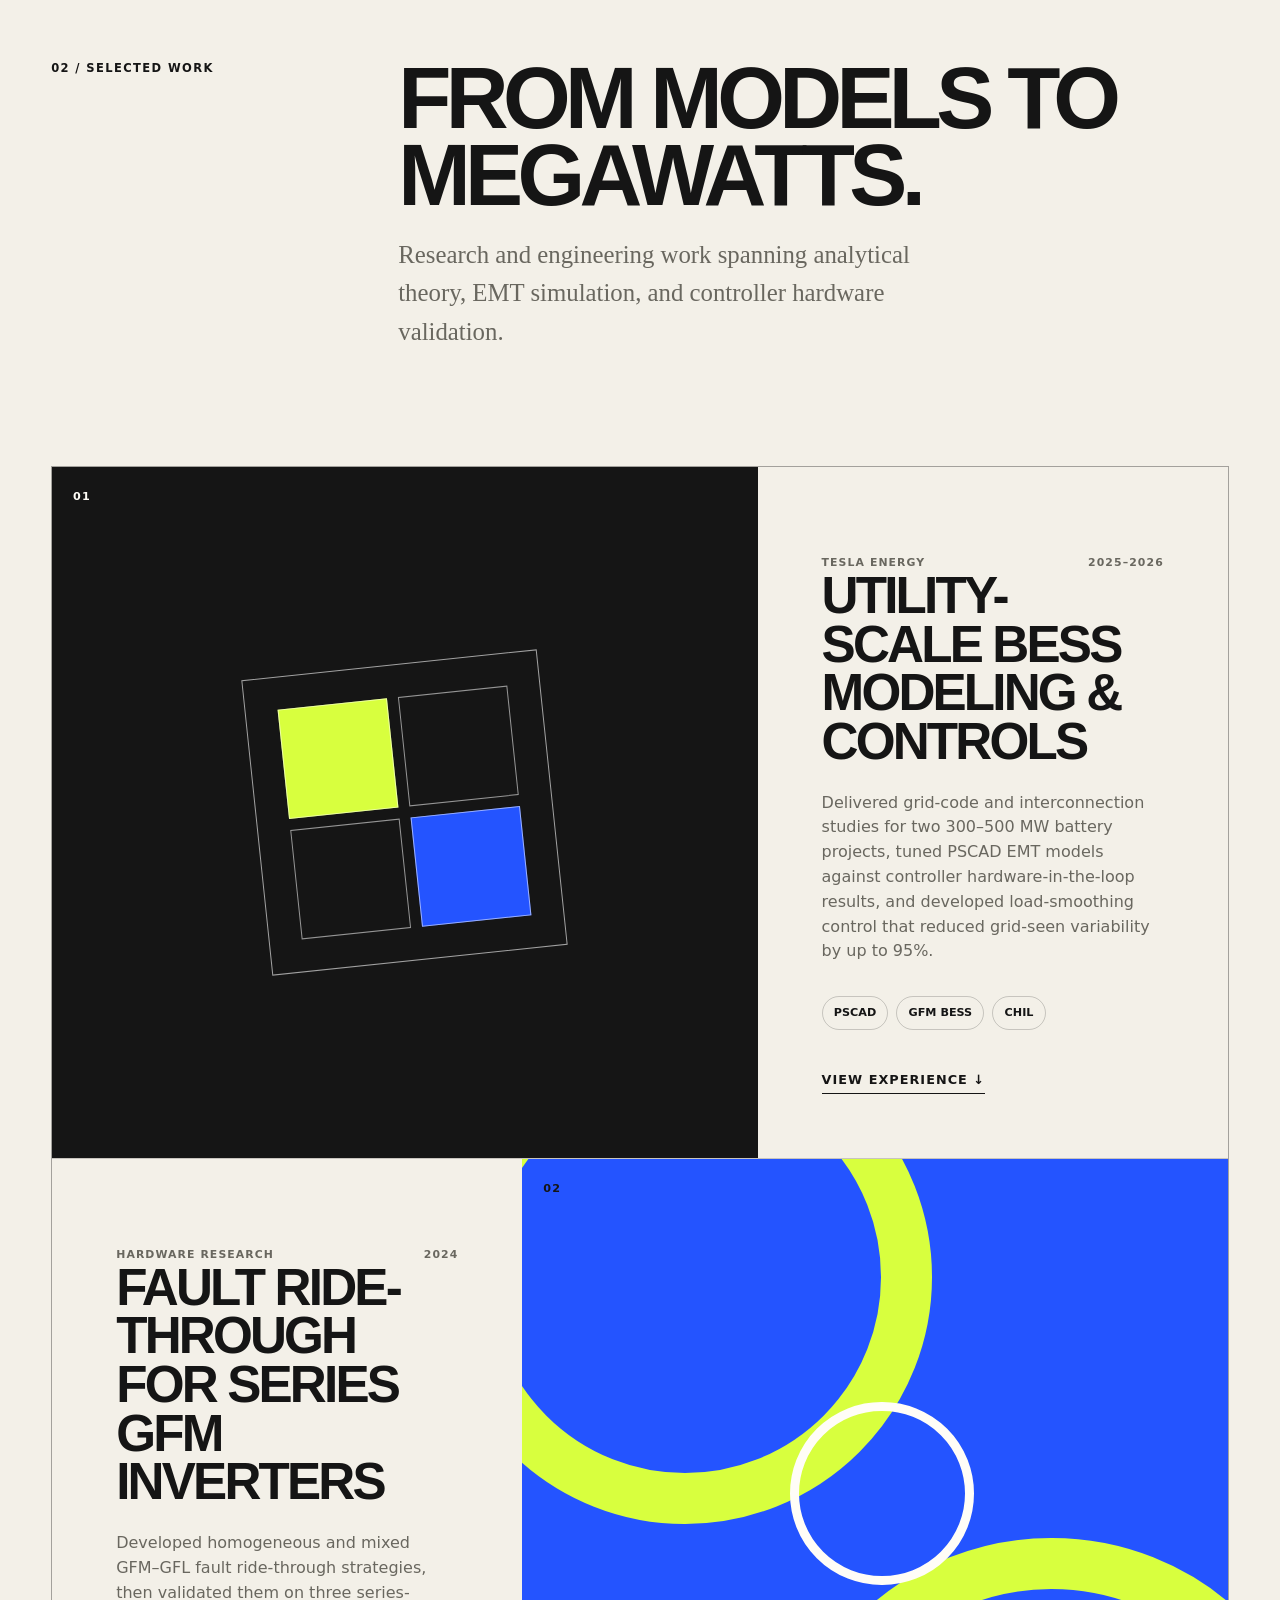
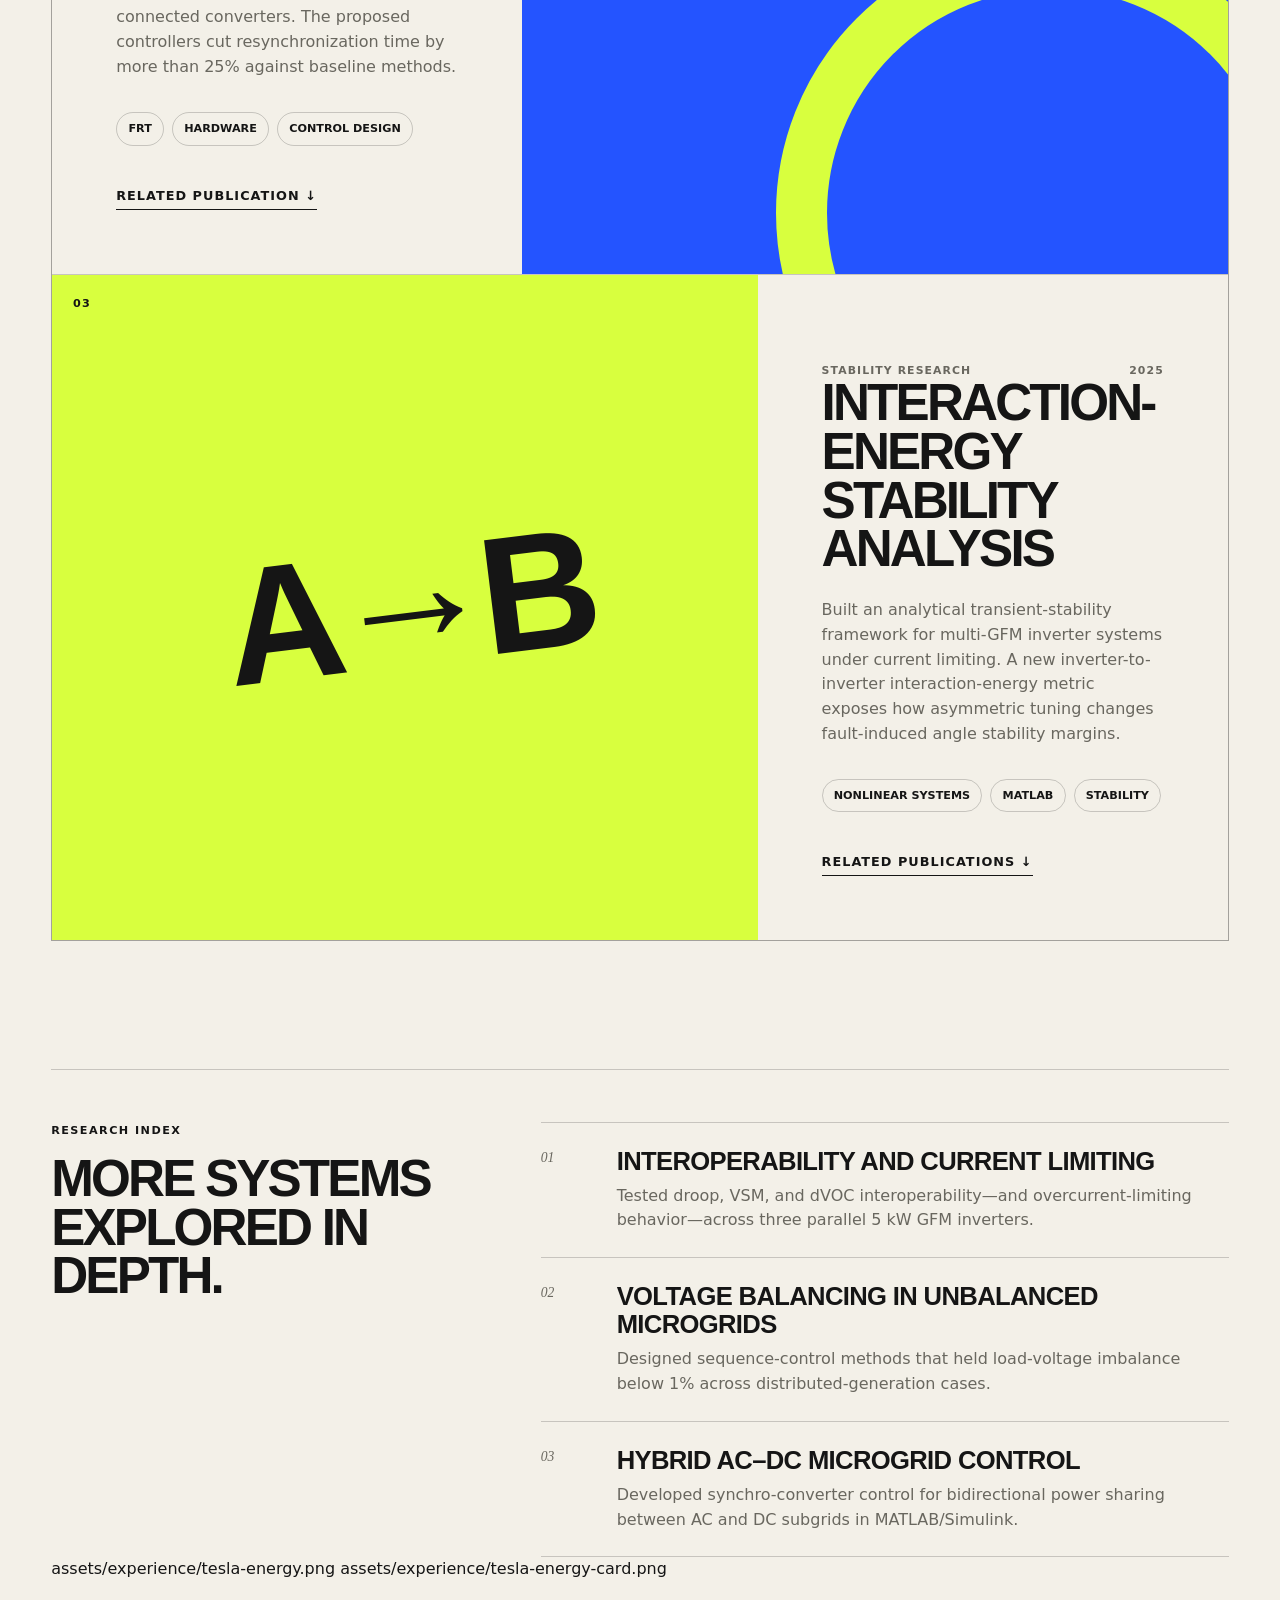
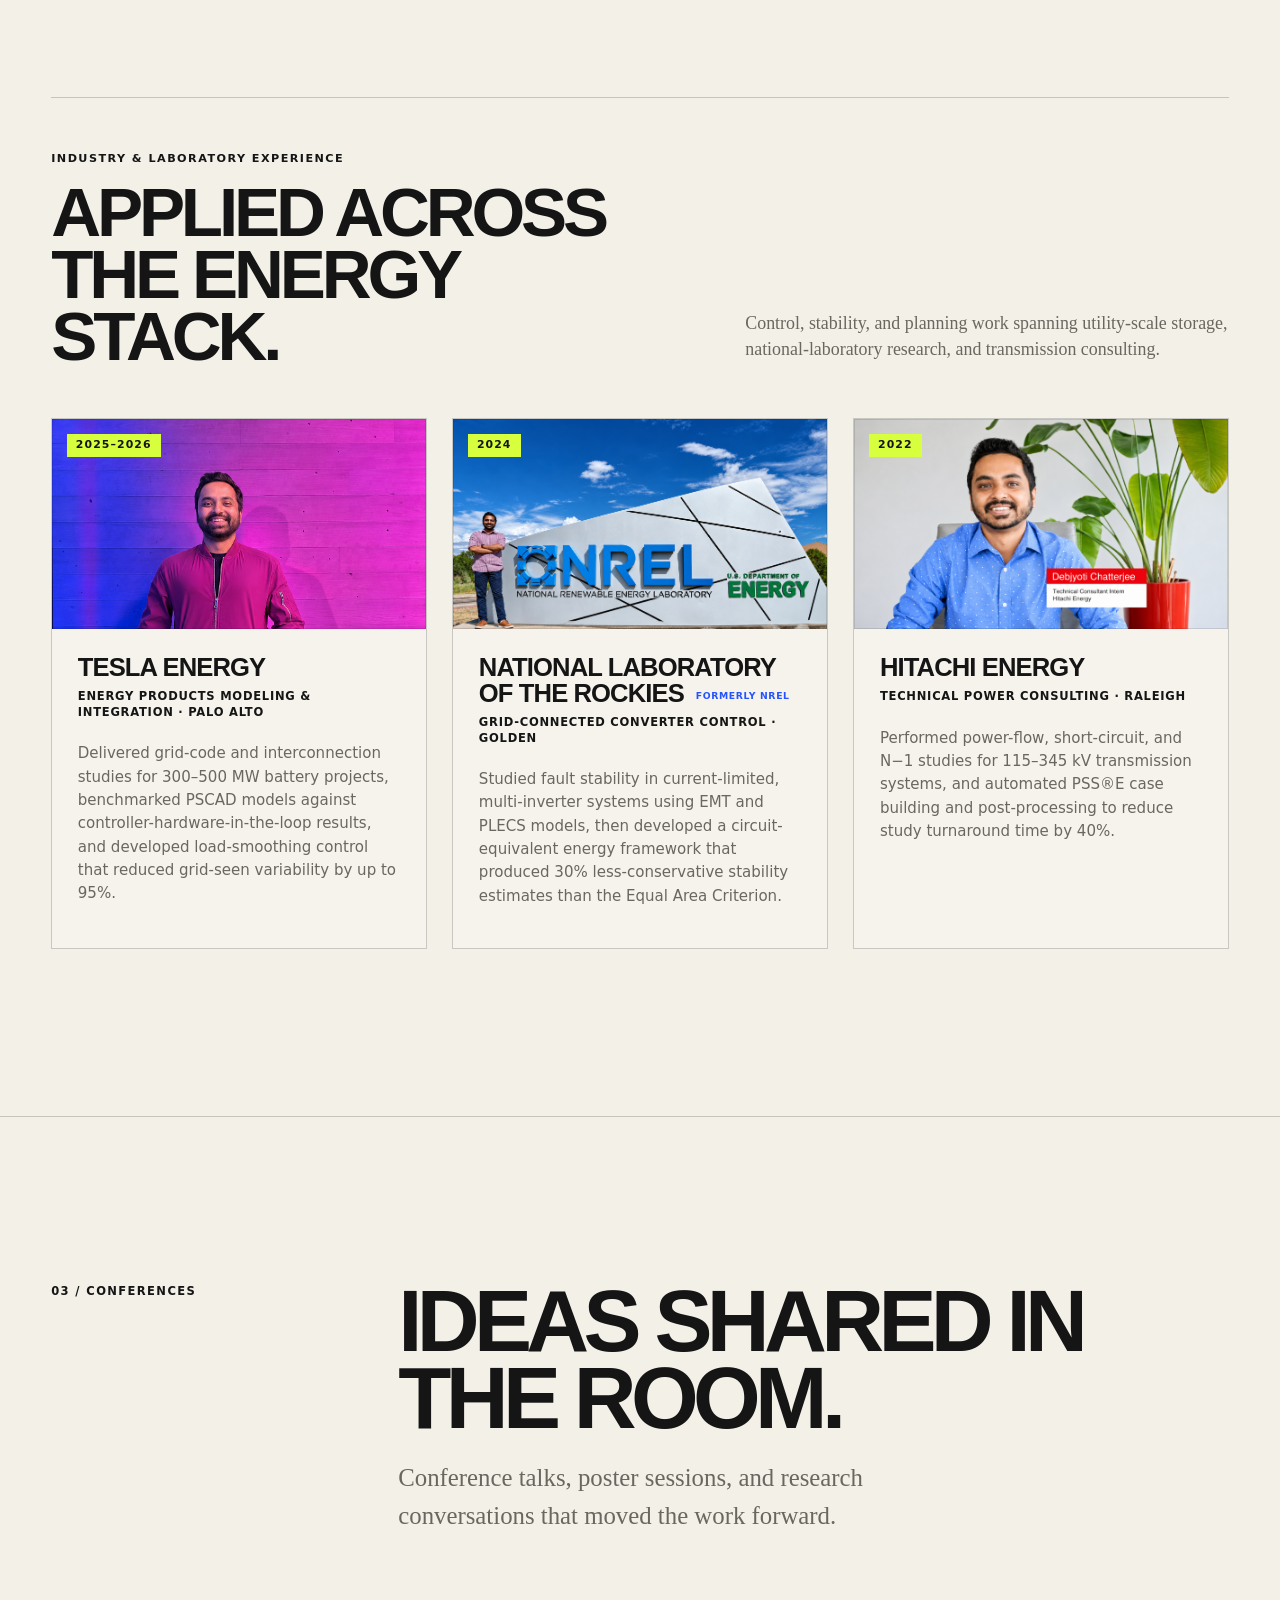
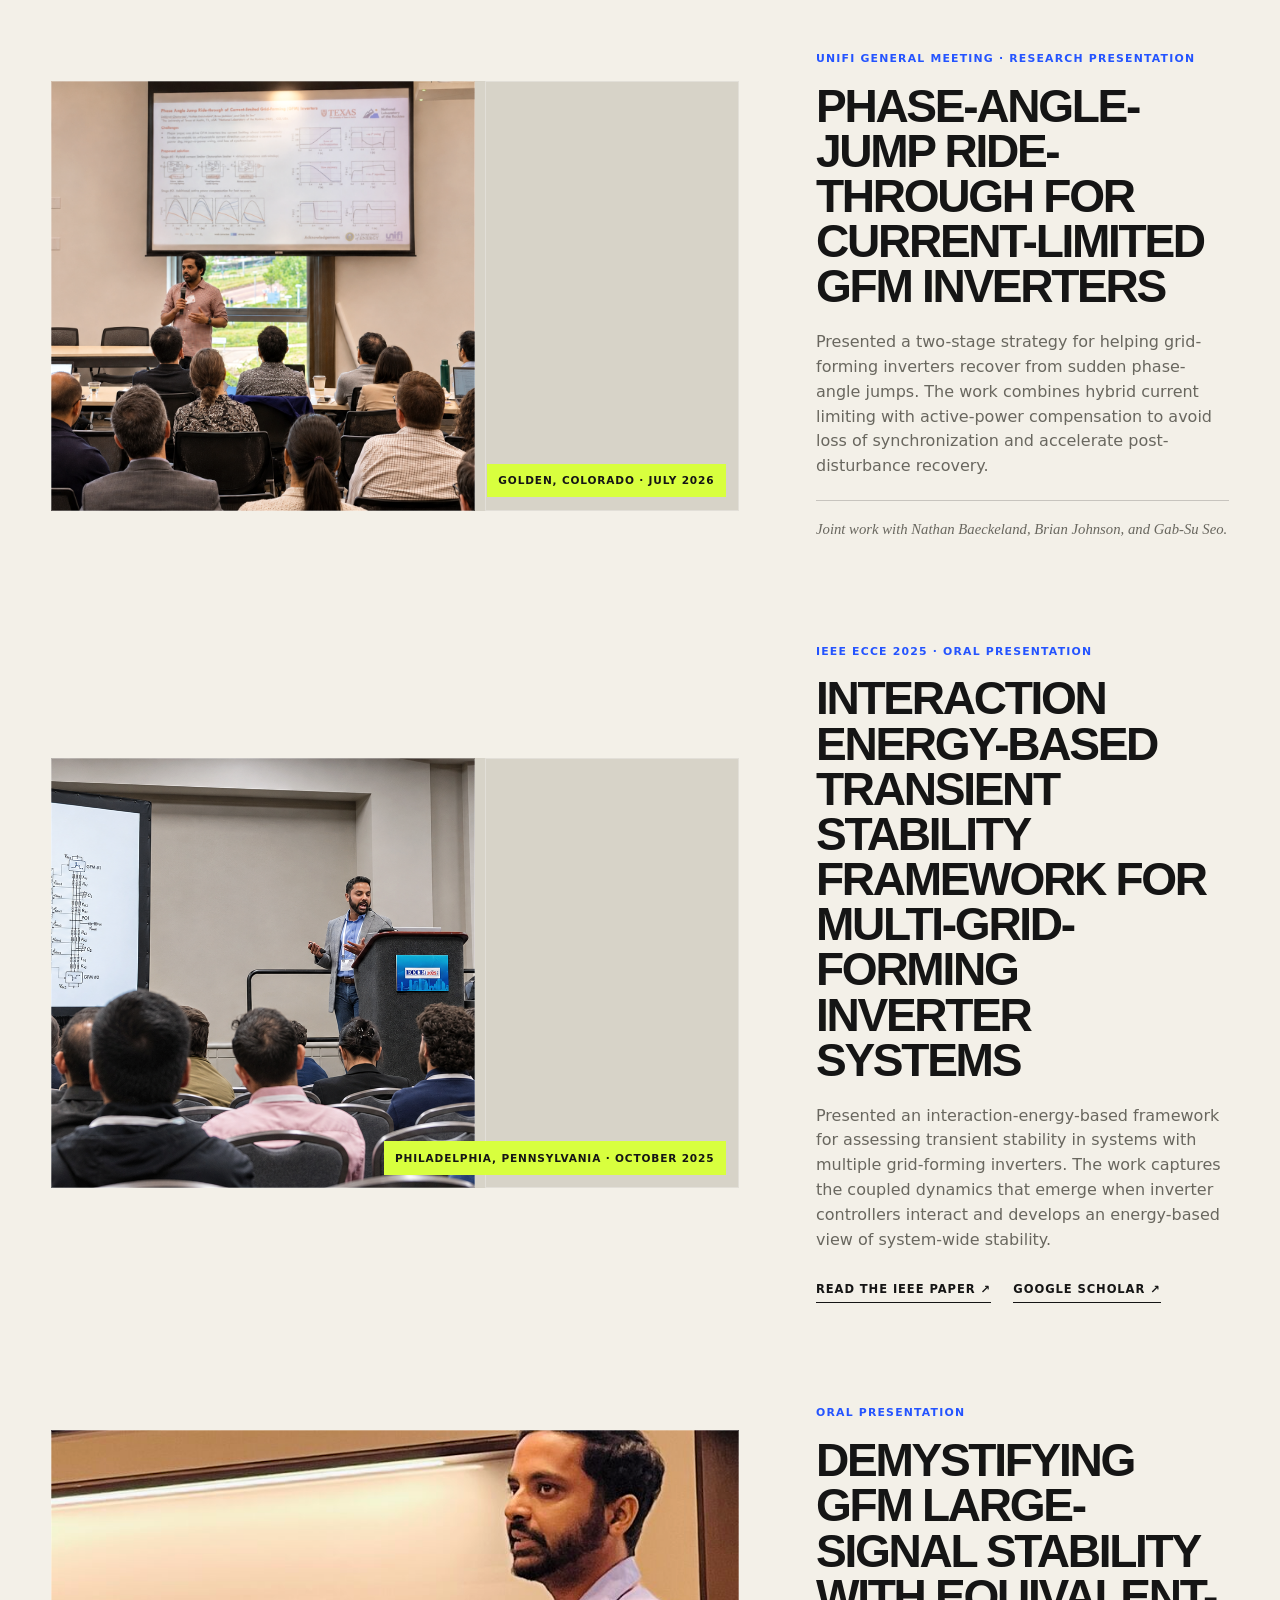
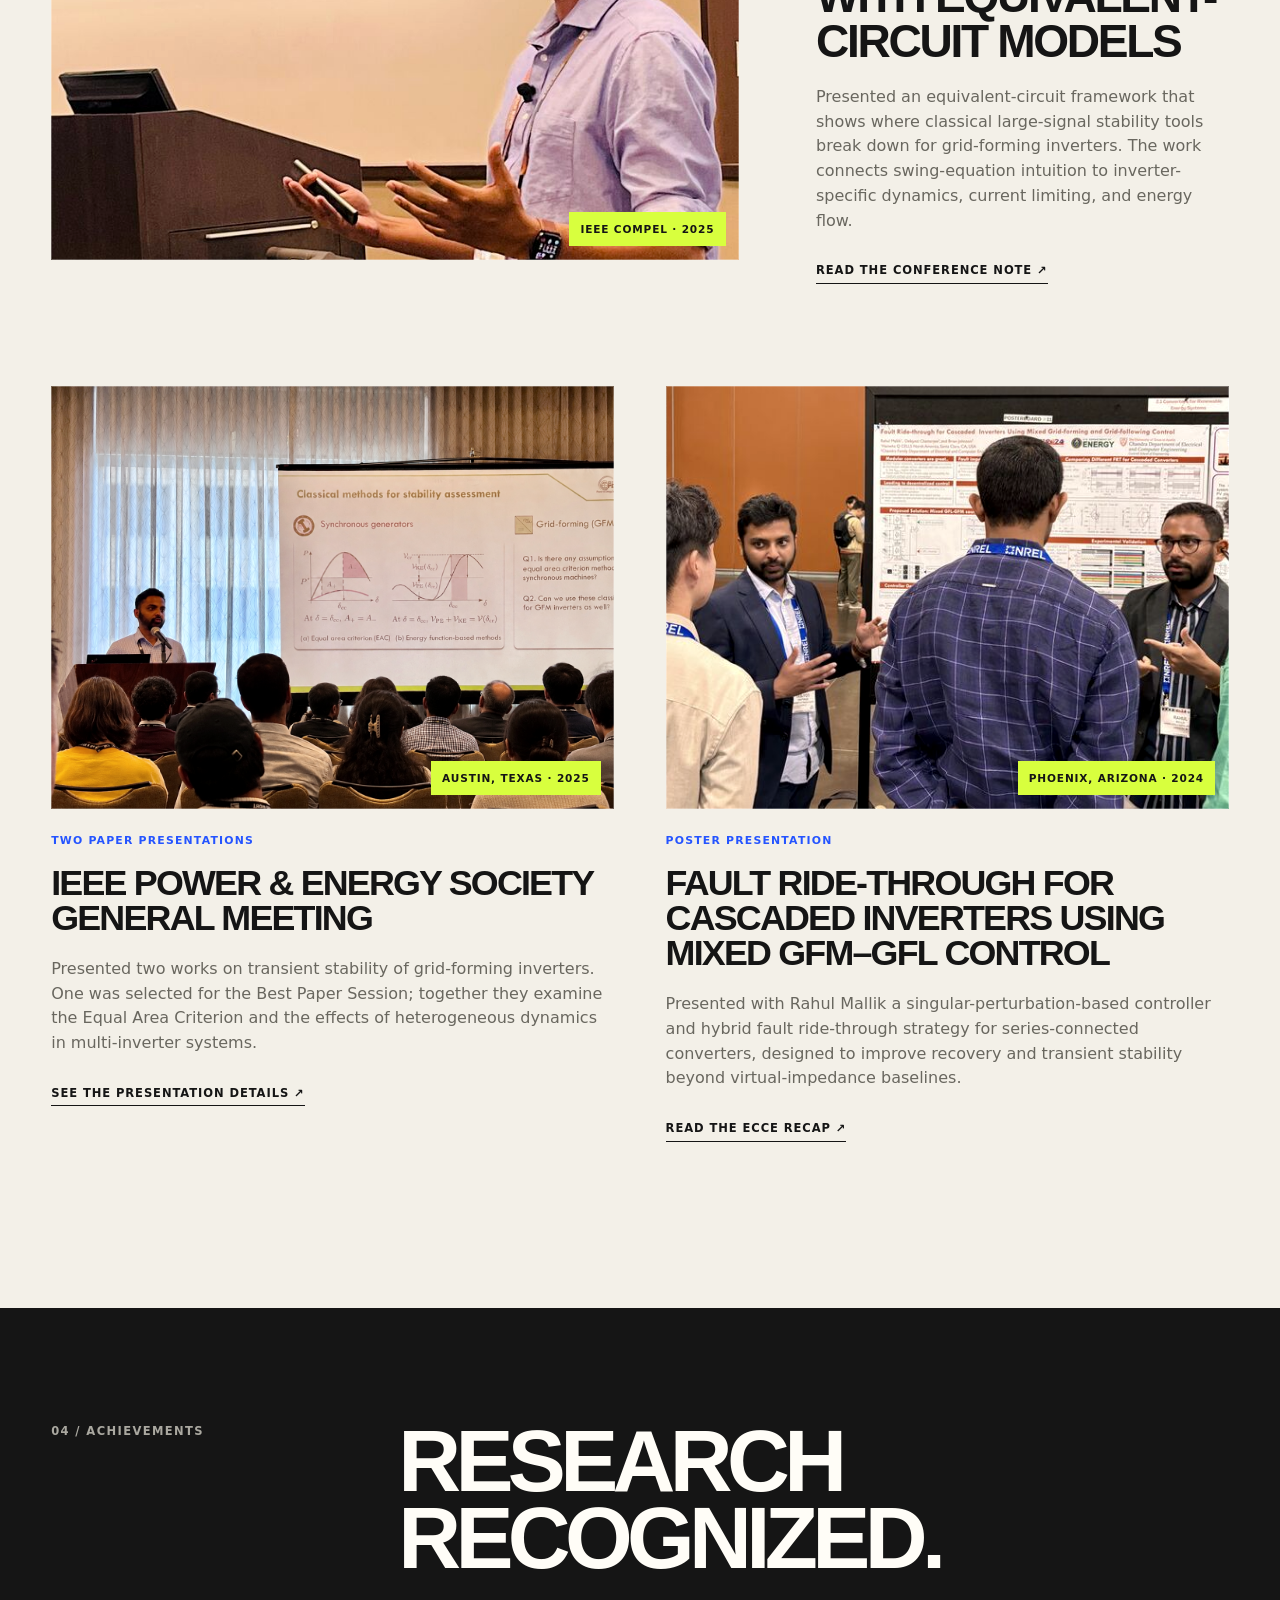
==== commit 41a772f2: "Refresh stylesheet for Tesla experience crop" ====
--- a/index.html
+++ b/index.html
@@ -15,7 +15,7 @@
       content="Grid-forming inverter controls, energy storage, and stability research for a power-electronic grid."
     />
     <title>Debjyoti Chatterjee — Power Electronics, Power Systems & Control</title>
-    <link rel="stylesheet" href="styles.css?v=20261105-trajectory" />
+    <link rel="stylesheet" href="styles.css?v=20261105-tesla-branding" />
     <script>
       document.documentElement.classList.add("js");
     </script>
--- a/styles.css
+++ b/styles.css
@@ -1099,7 +1099,8 @@
 
 .grid-window {
   display: grid;
-  grid-template-columns: repeat(2, minmax(60px, 110px));
+  grid-template-columns: repeat(2, minmax(60px, 110px));.experience__image--tesla { aspect-ratio: 4 / 3; }
+  .experience__image--tesla { aspect-ratio: 16 / 9; }
   gap: 0.7rem;
   padding: 2rem;
   border: 1px solid rgba(255,255,255,0.6);
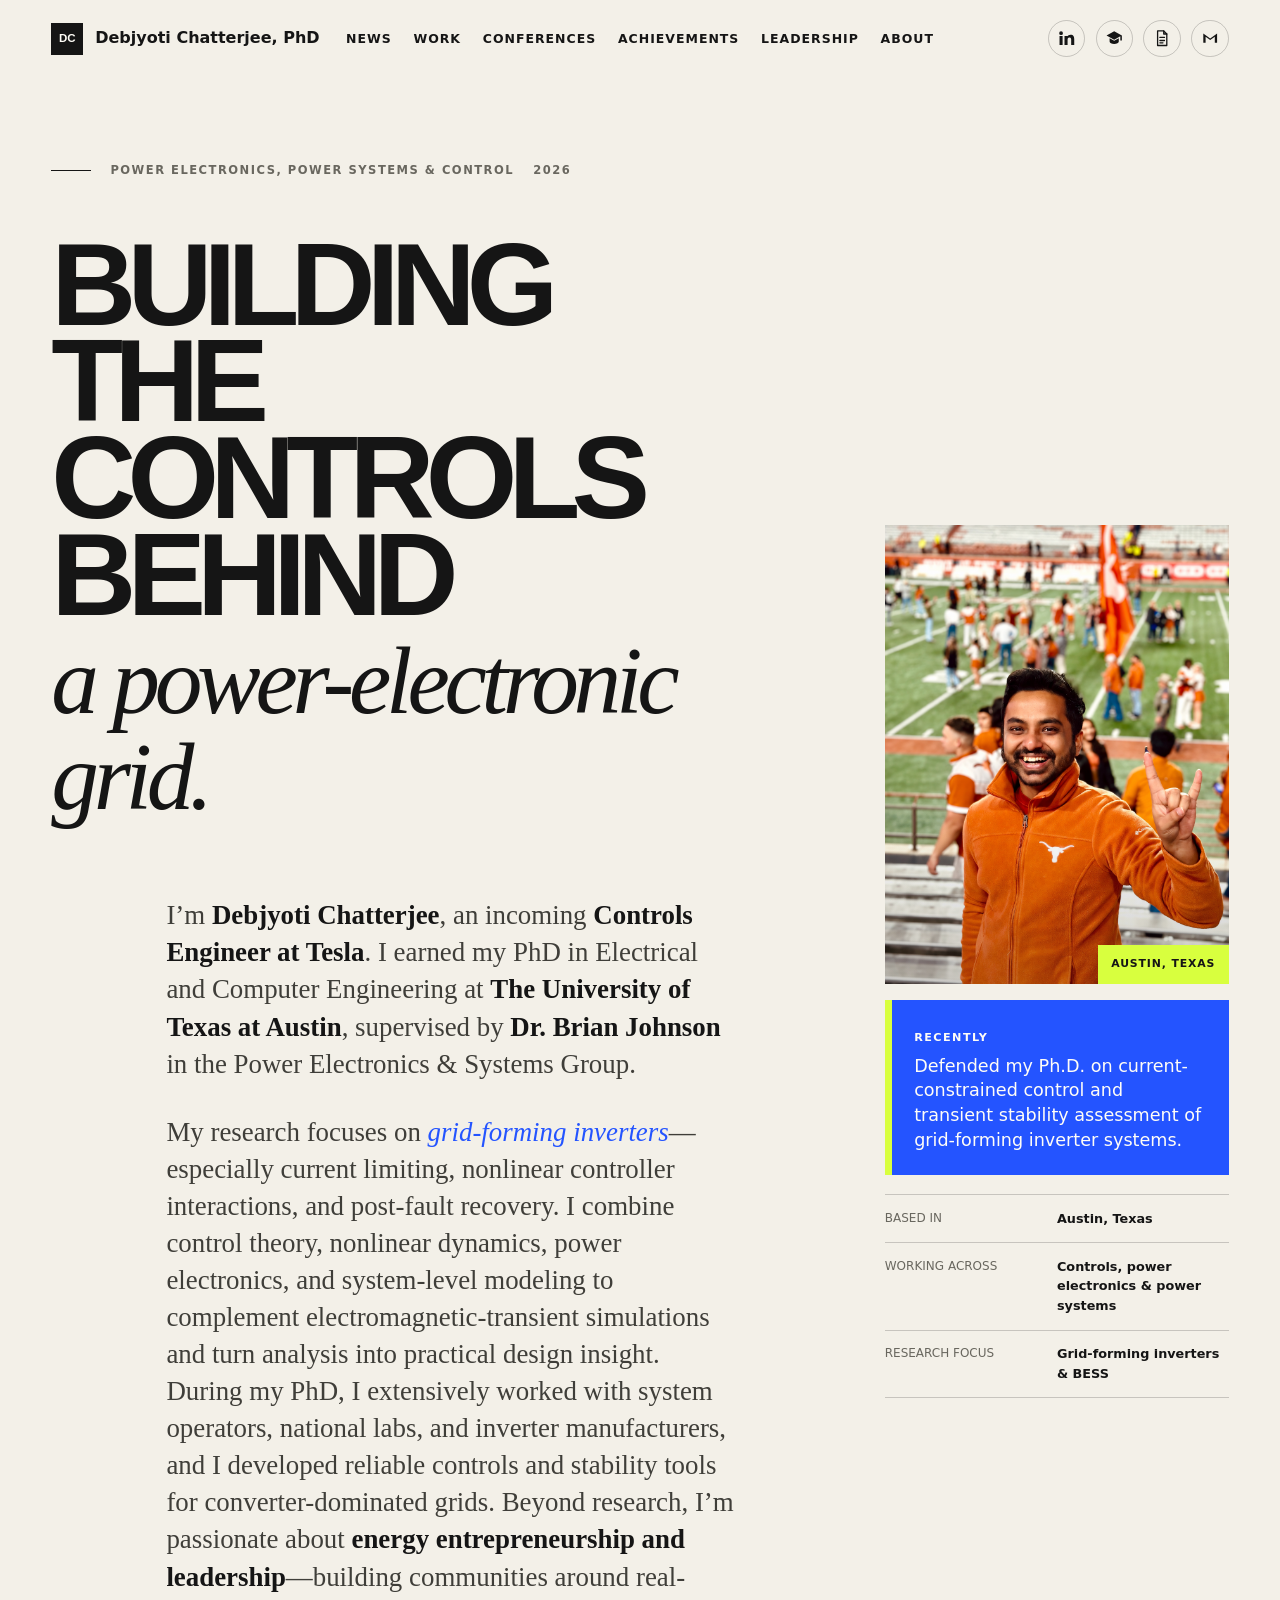
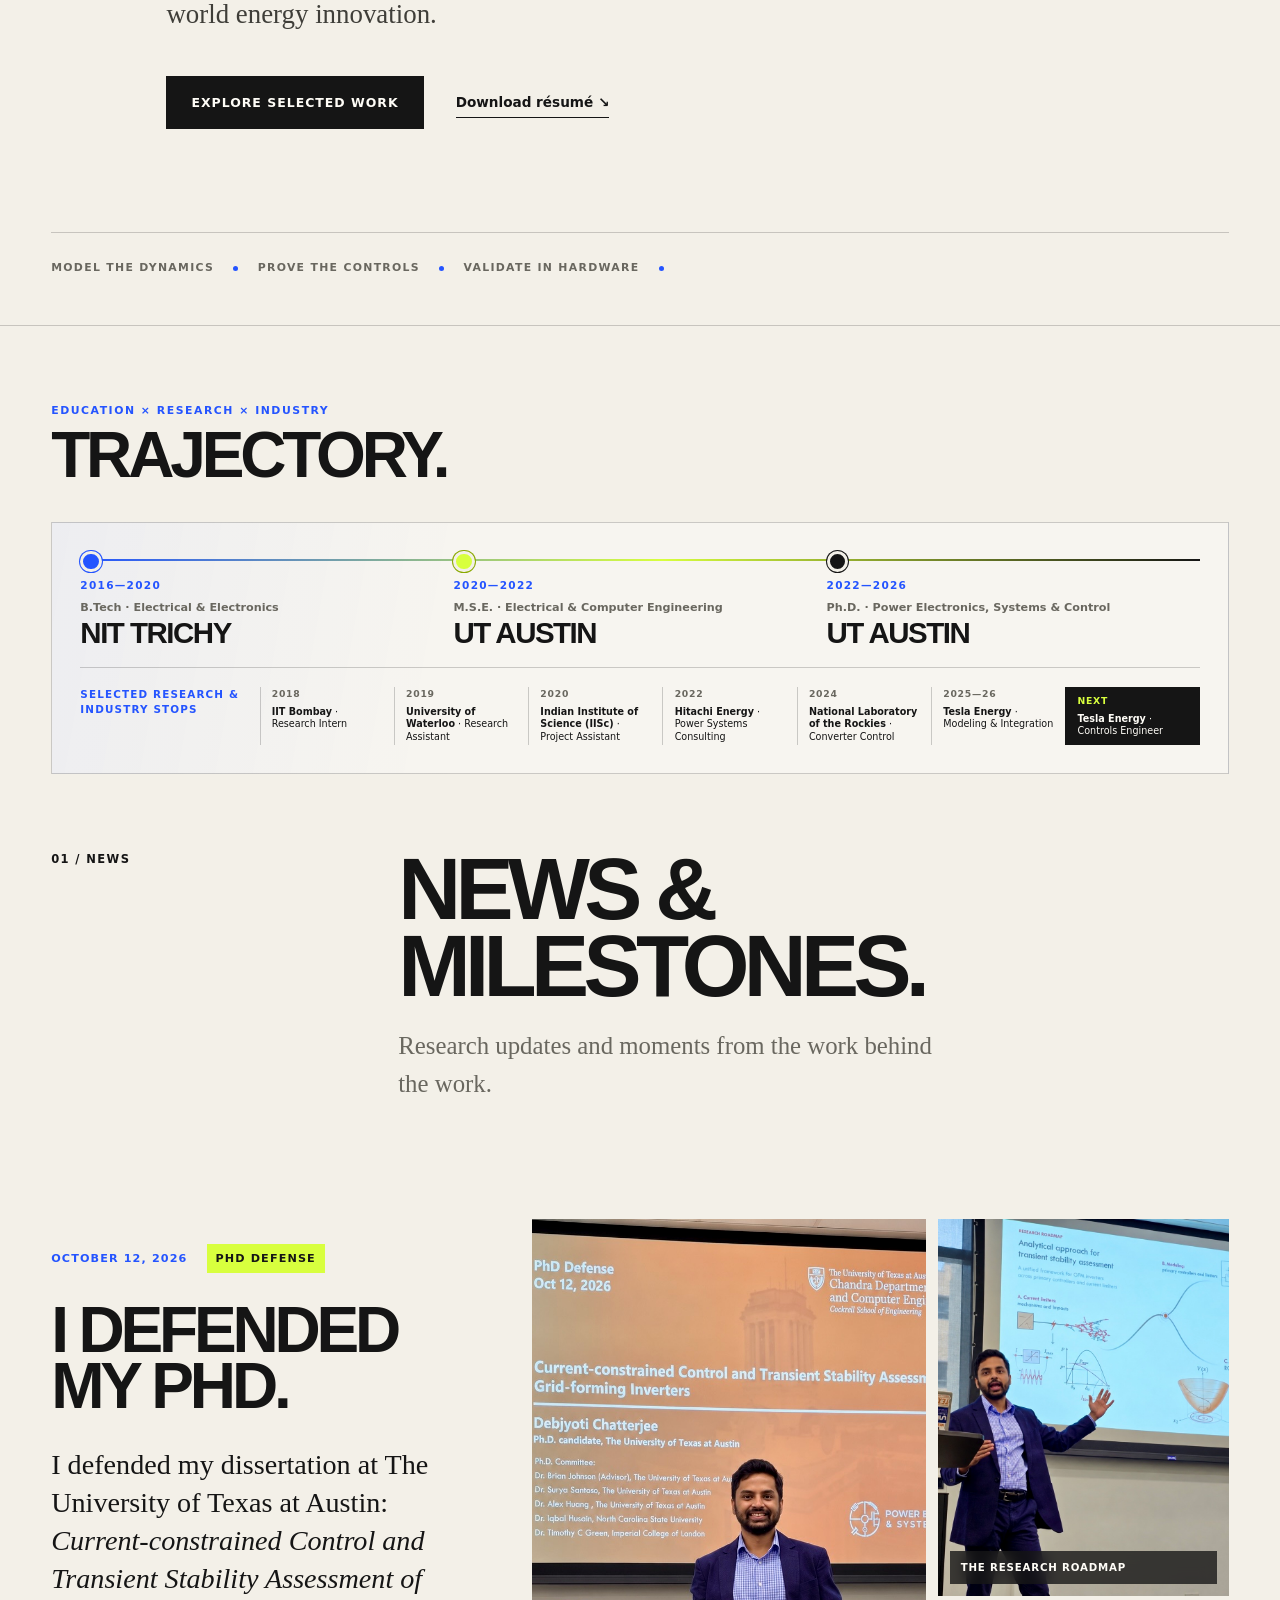
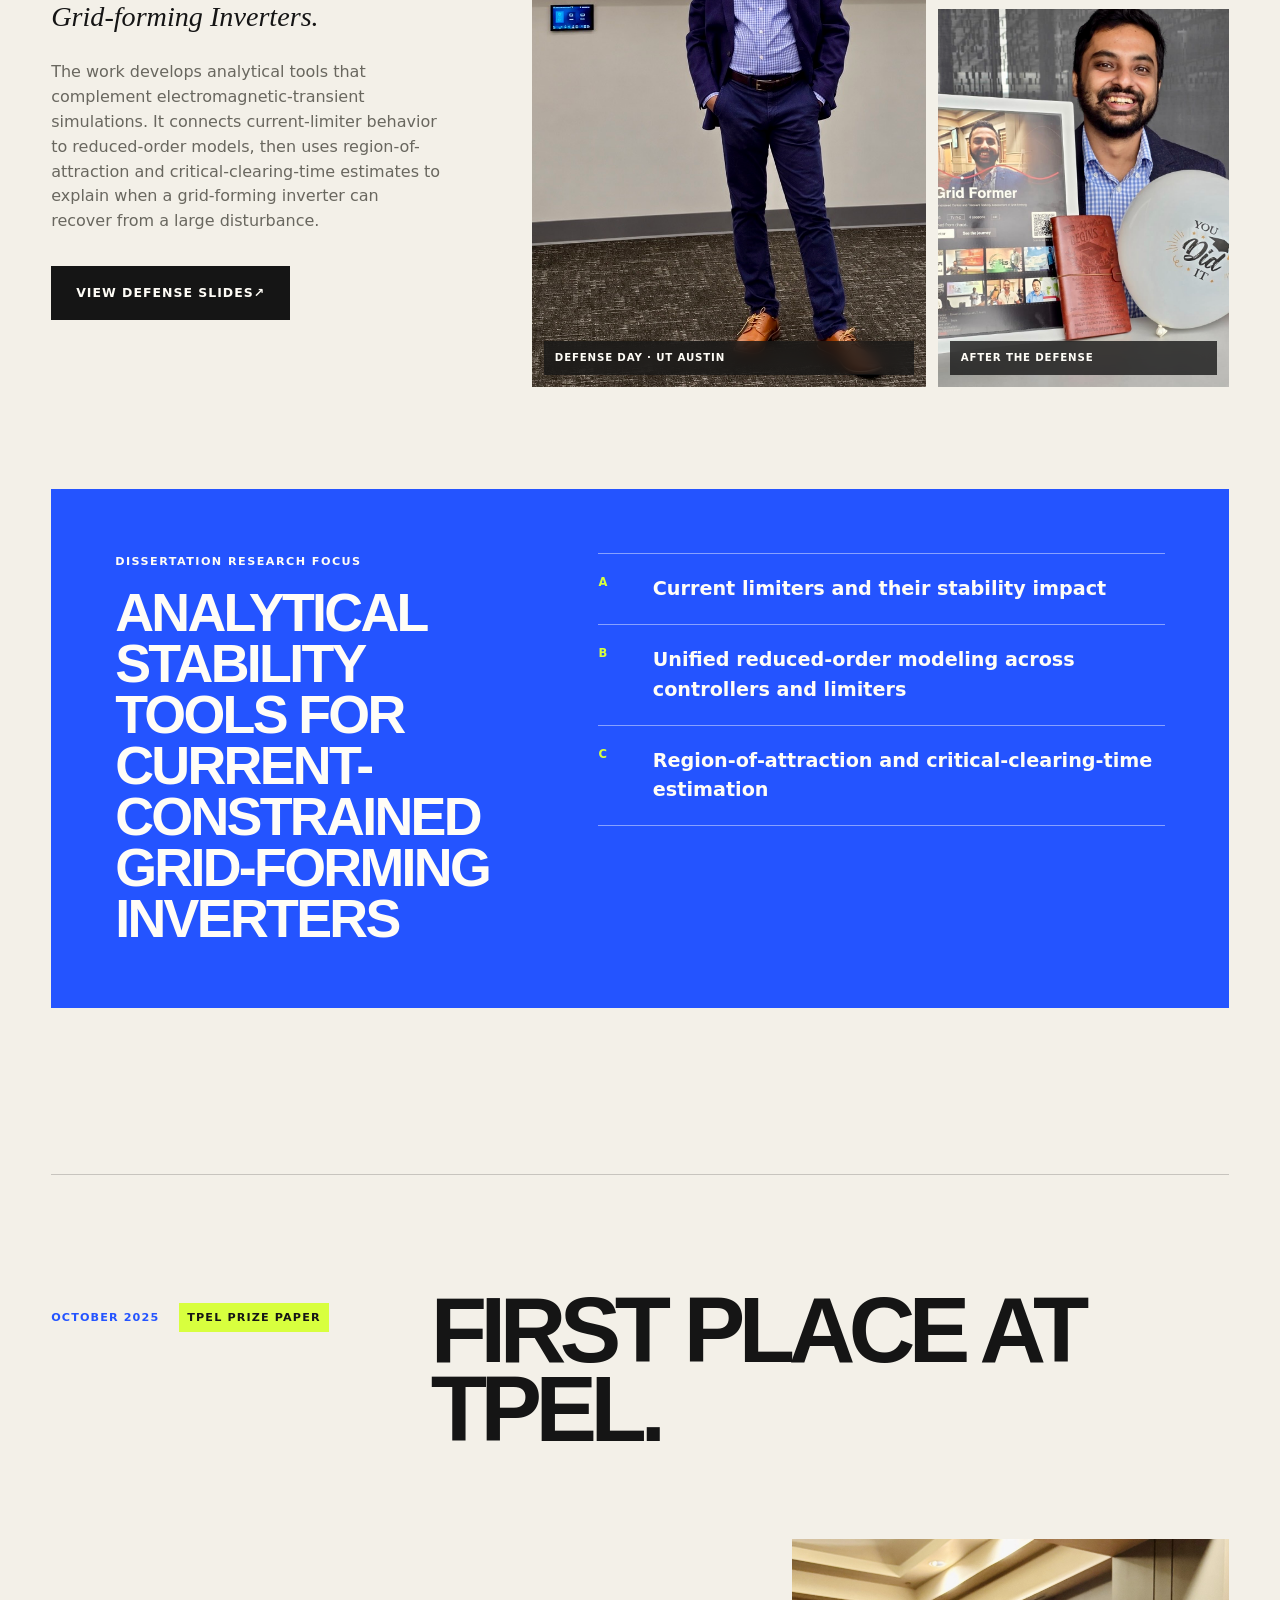
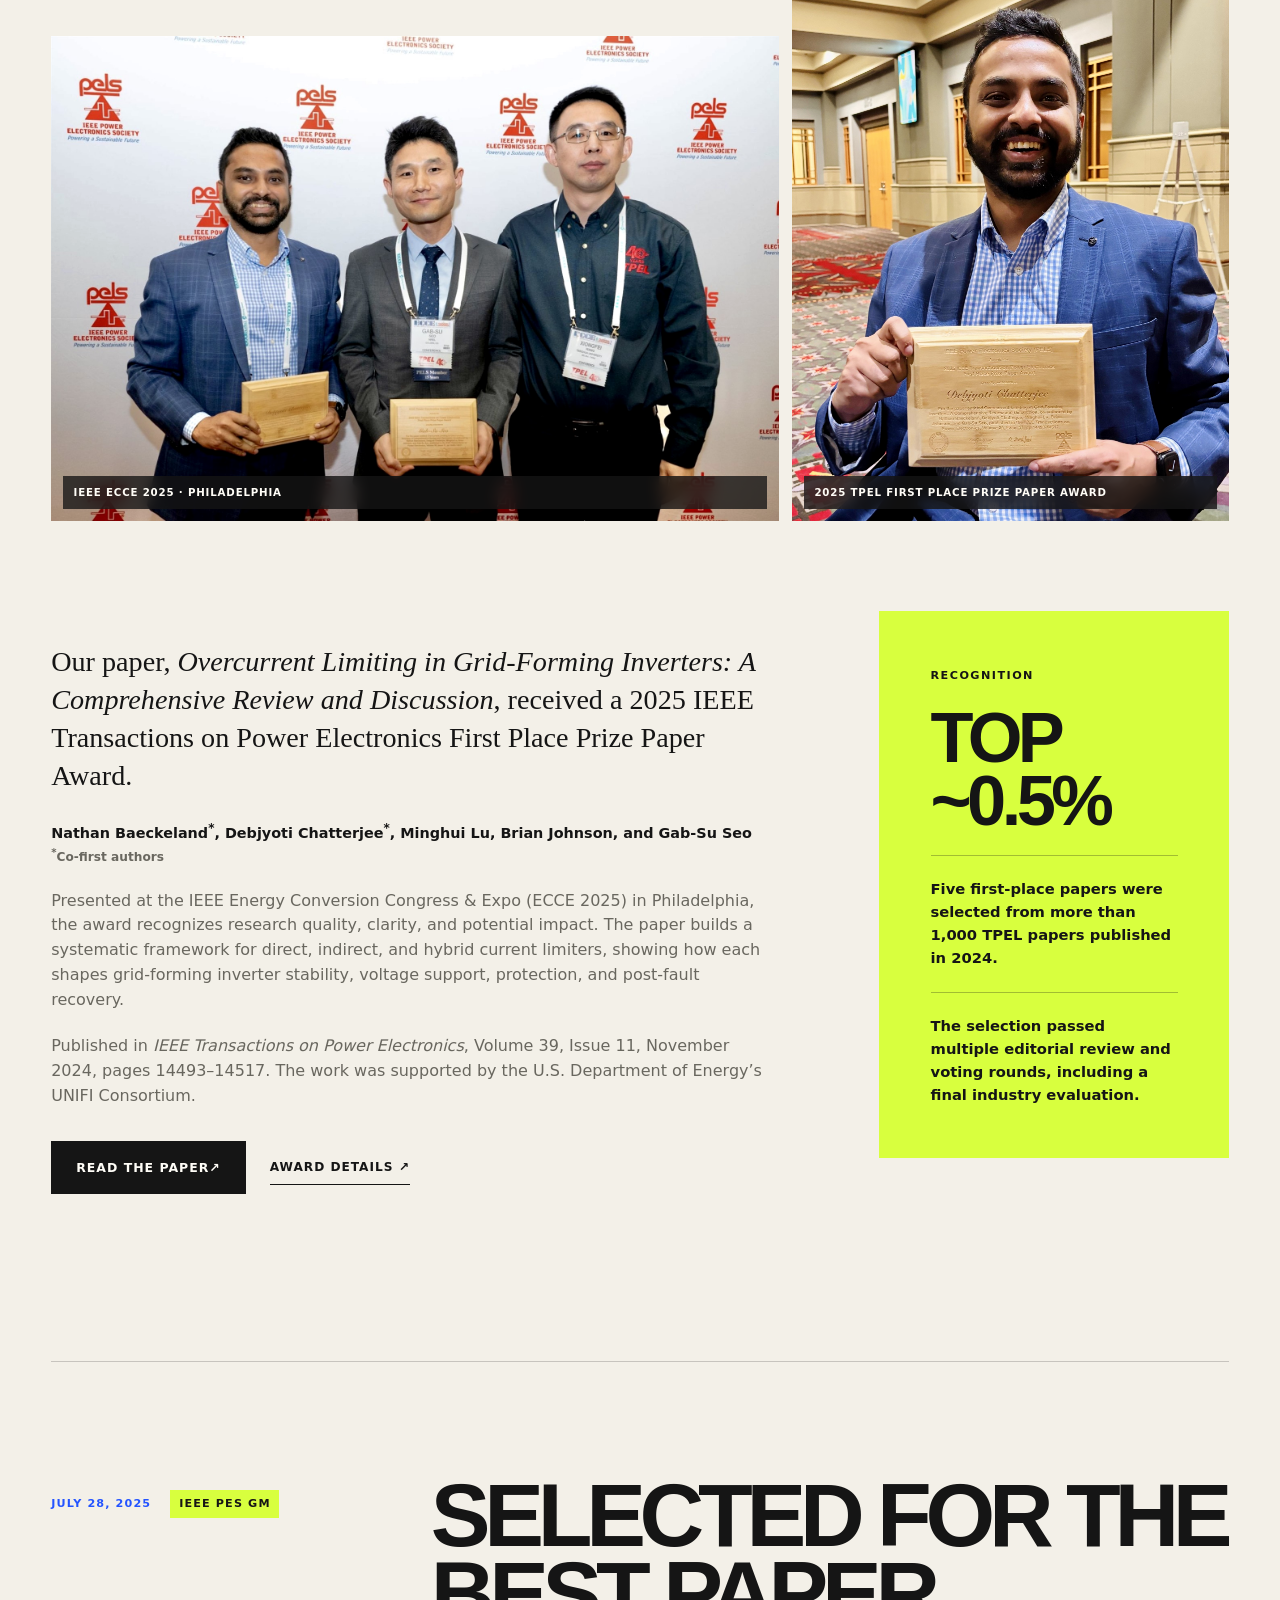
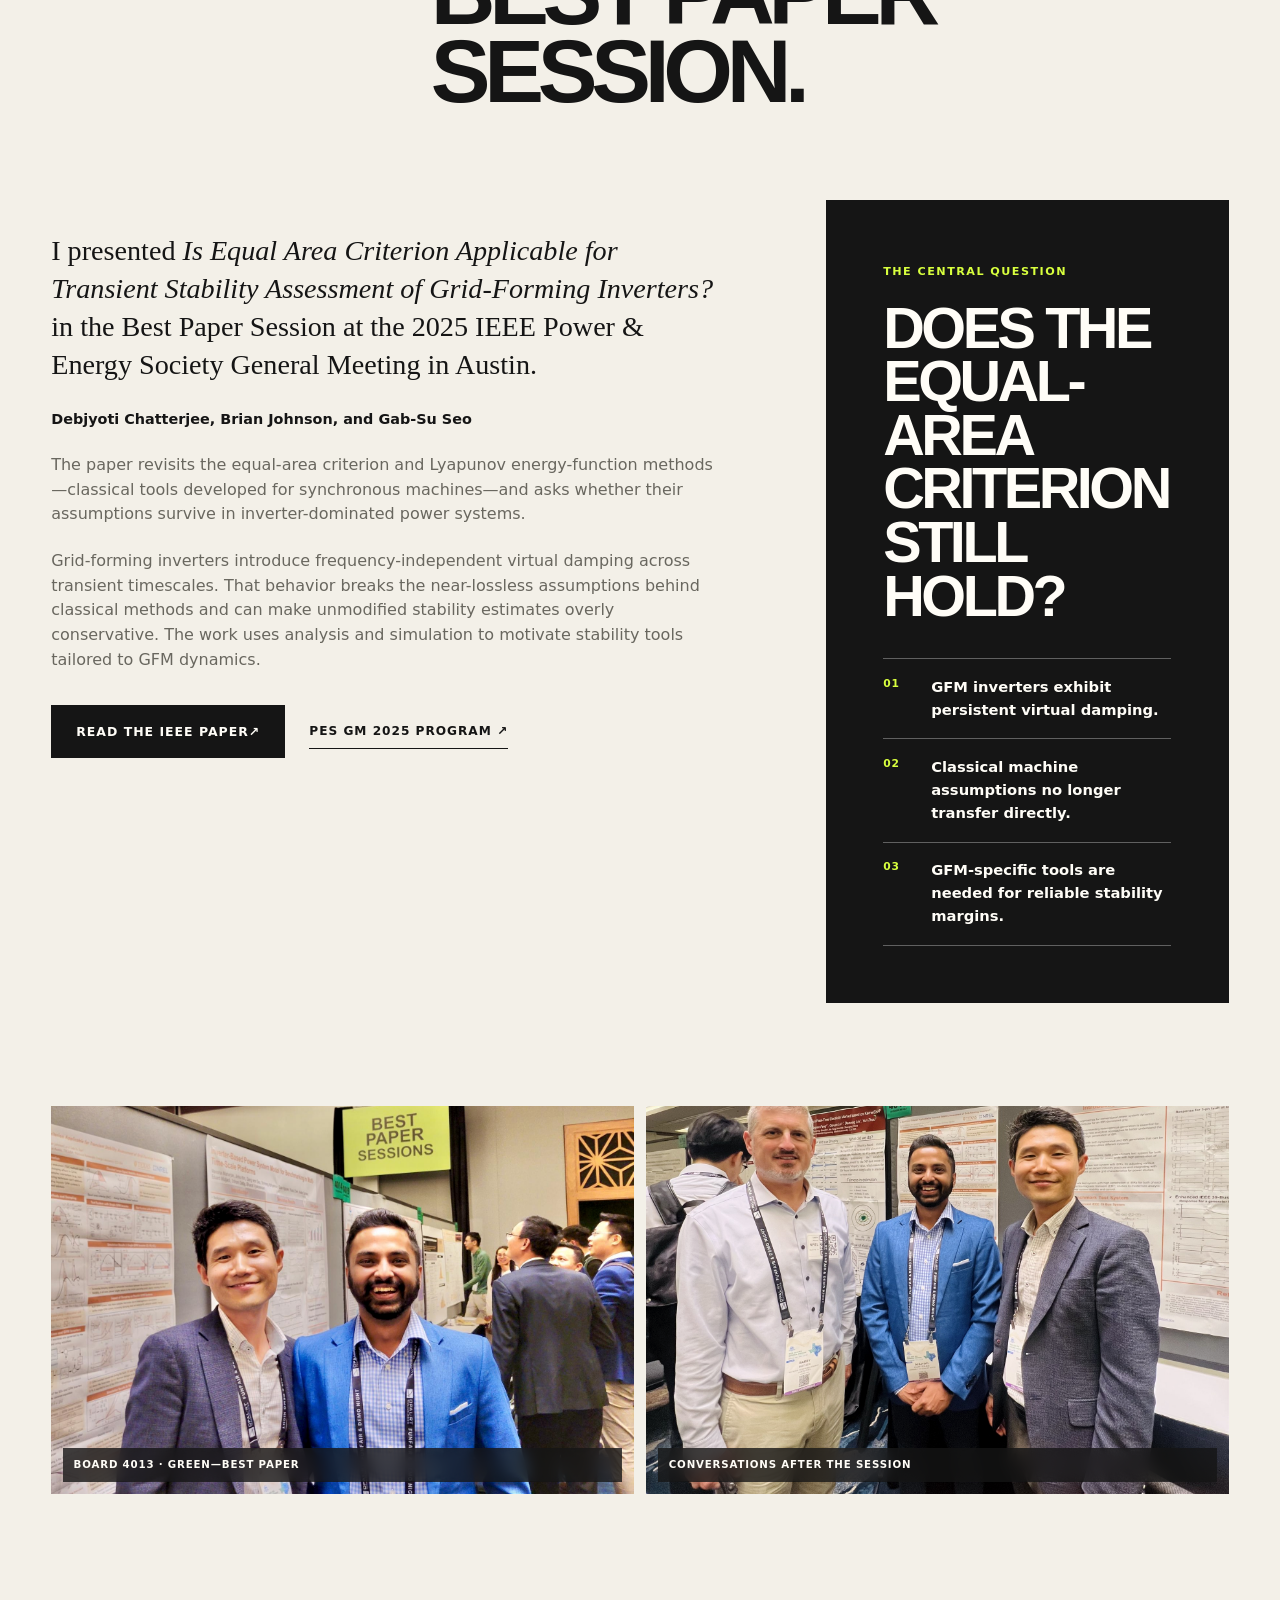
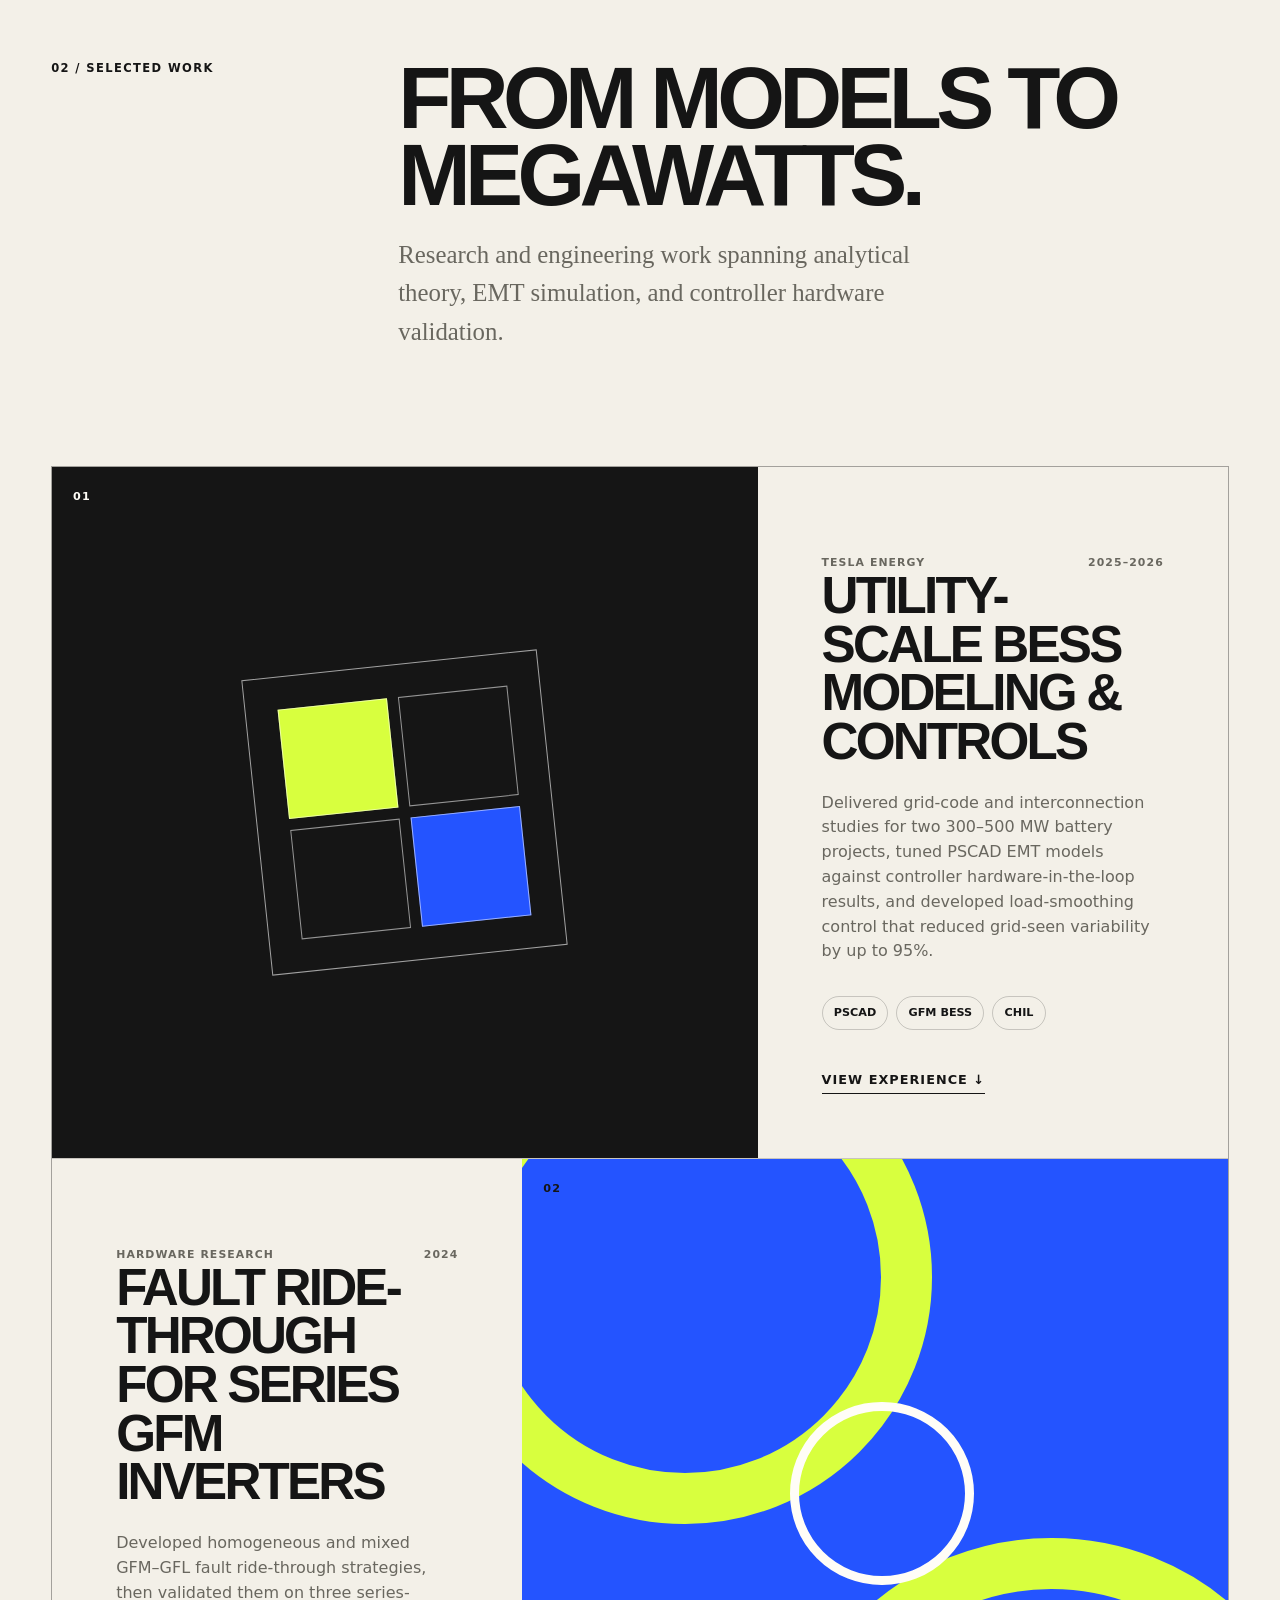
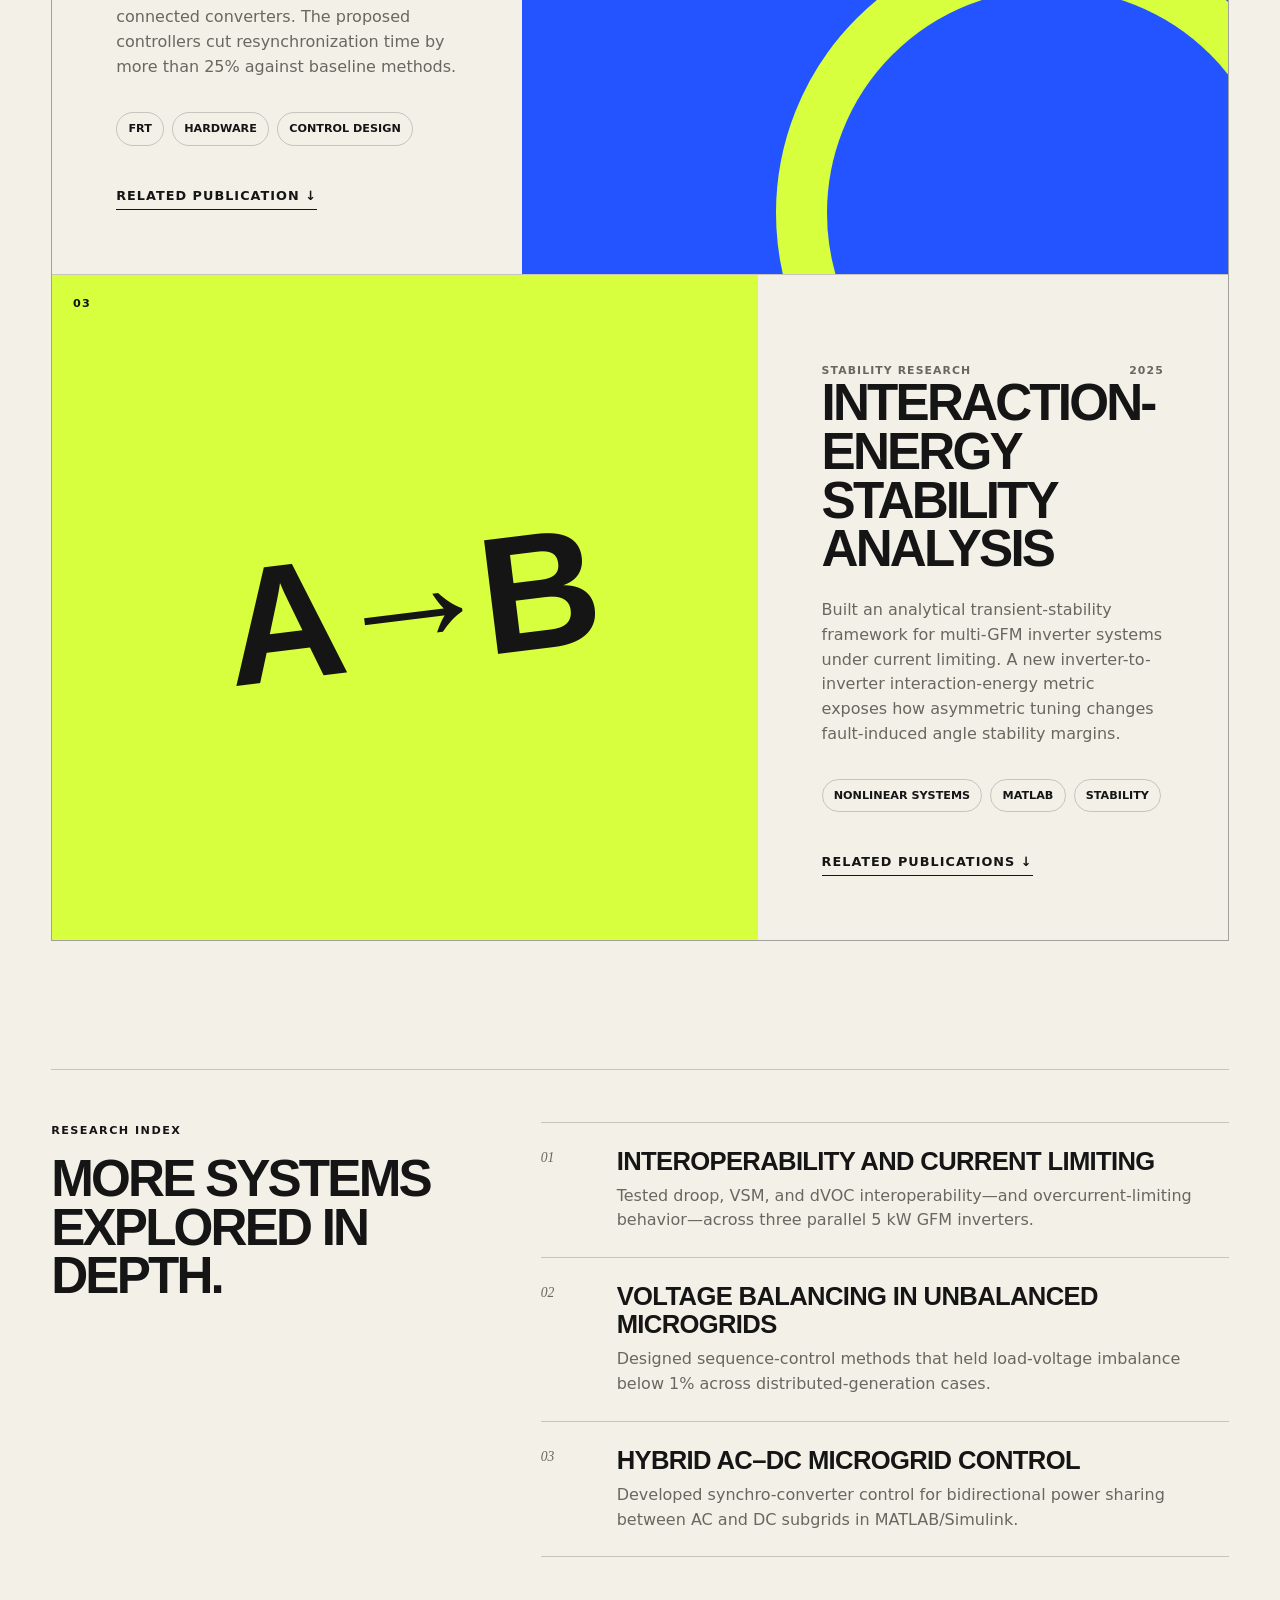
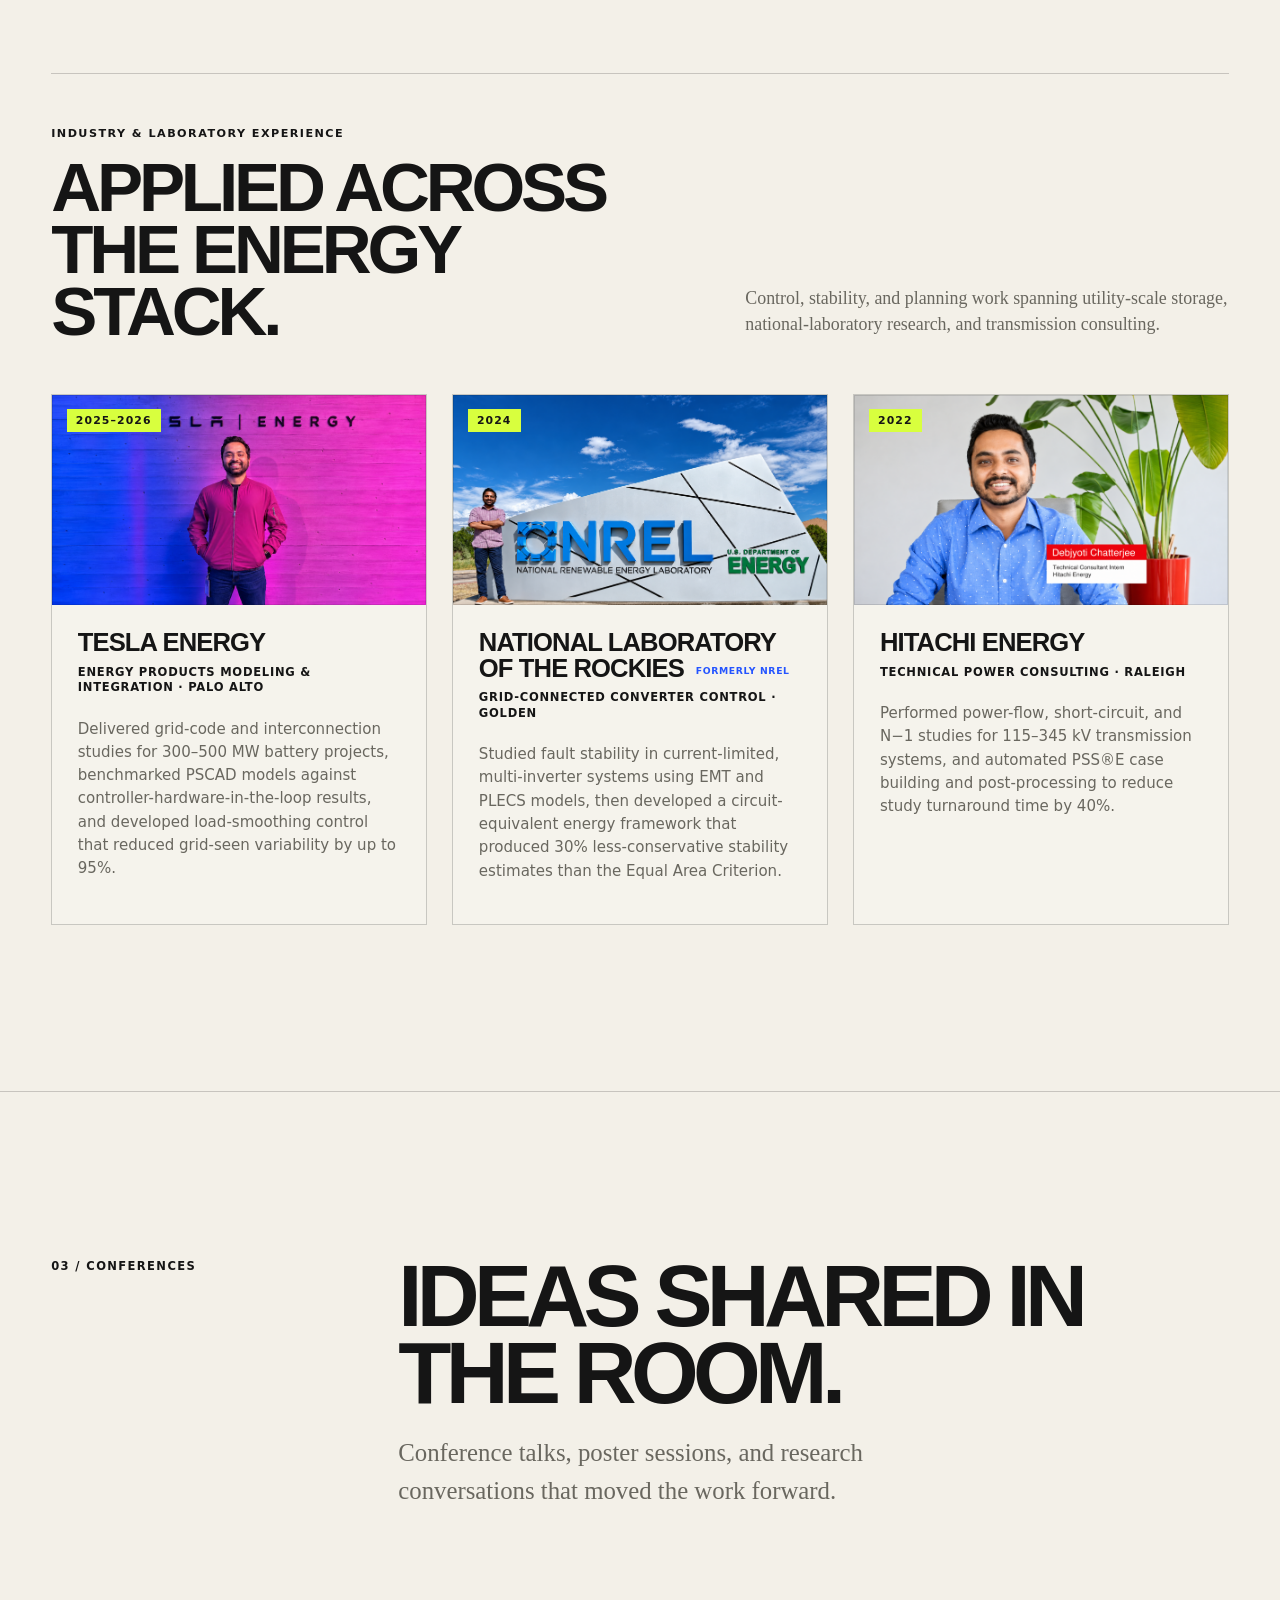
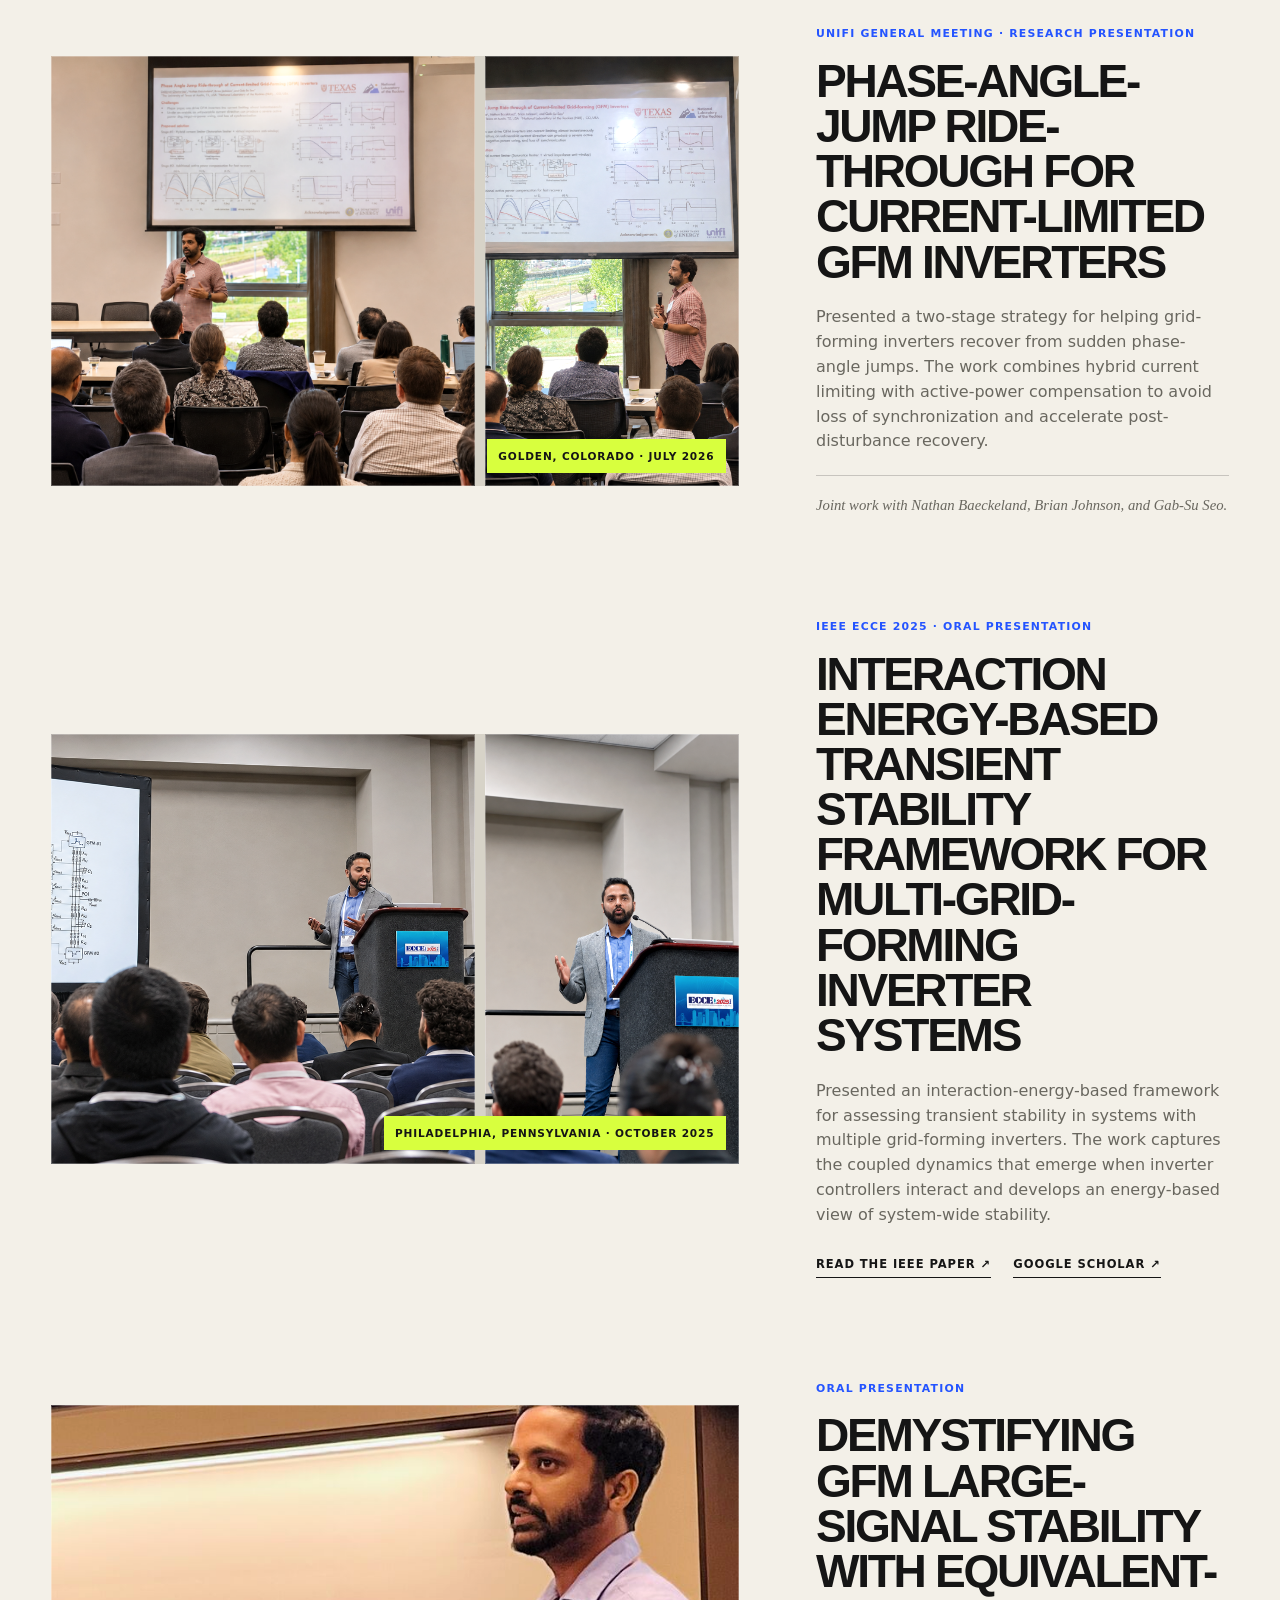
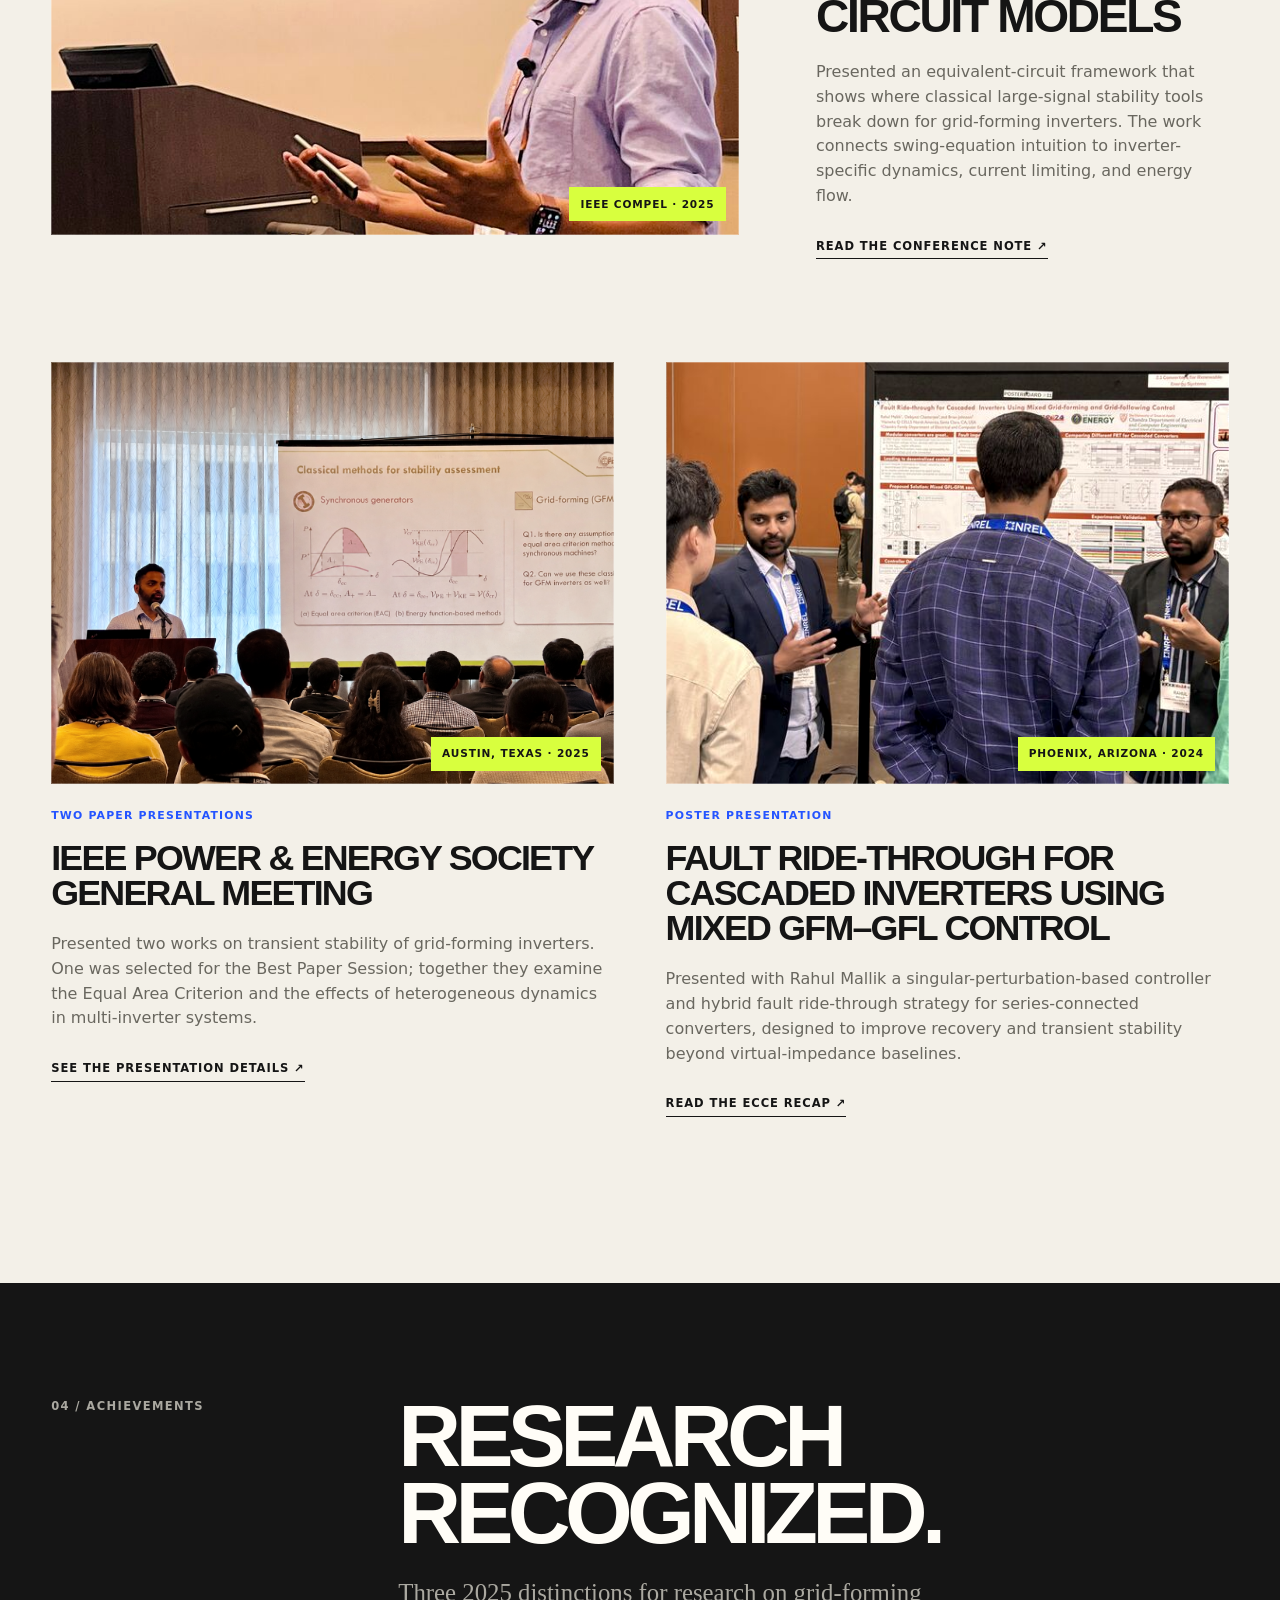
==== commit 1569c7e6: "Show Tesla Energy branding in experience card" ====
--- a/index.html
+++ b/index.html
@@ -443,8 +443,7 @@
             <li><span>02</span><div><strong>Voltage balancing in unbalanced microgrids</strong><p>Designed sequence-control methods that held load-voltage imbalance below 1% across distributed-generation cases.</p></div></li>
             <li><span>03</span><div><strong>Hybrid AC–DC microgrid control</strong><p>Developed synchro-converter control for bidirectional power sharing between AC and DC subgrids in MATLAB/Simulink.</p></div></li>
           </ol>
-        </div>assets/experience/tesla-energy.png
-        assets/experience/tesla-energy-card.png
+        </div>
 
         <div class="experience reveal" id="experience" aria-labelledby="experience-title">
           <div class="experience__intro">
@@ -458,7 +457,7 @@
             <li>
               <span>2025–2026</span>
               <figure class="experience__image experience__image--tesla">
-                <img src="assets/experience/tesla-energy.png" alt="Debjyoti Chatterjee beneath the Tesla Energy sign in Palo Alto" loading="lazy" decoding="async" />
+                <img src="assets/experience/tesla-energy-card.png?v=20261105-branding" alt="Debjyoti Chatterjee beneath the Tesla Energy sign in Palo Alto" loading="lazy" decoding="async" />
               </figure>
               <div class="experience__copy">
                 <strong>Tesla Energy</strong>
--- a/styles.css
+++ b/styles.css
@@ -1099,8 +1099,7 @@
 
 .grid-window {
   display: grid;
-  grid-template-columns: repeat(2, minmax(60px, 110px));.experience__image--tesla { aspect-ratio: 4 / 3; }
-  .experience__image--tesla { aspect-ratio: 16 / 9; }
+  grid-template-columns: repeat(2, minmax(60px, 110px));
   gap: 0.7rem;
   padding: 2rem;
   border: 1px solid rgba(255,255,255,0.6);
@@ -2159,7 +2158,7 @@
   .experience li > span { top: 0.8rem; left: 0.8rem; }
   .experience__image { order: 2; min-height: 0; aspect-ratio: 16 / 9; }
   .experience__image img { min-height: 0; }
-  .experience__image--tesla { aspect-ratio: 4 / 3; }
+  .experience__image--tesla { aspect-ratio: 16 / 9; }
   .experience__copy { order: 3; }
   .experience__copy strong { font-size: 1.5rem; }
   .experience__copy p:last-child { font-size: 0.88rem; }
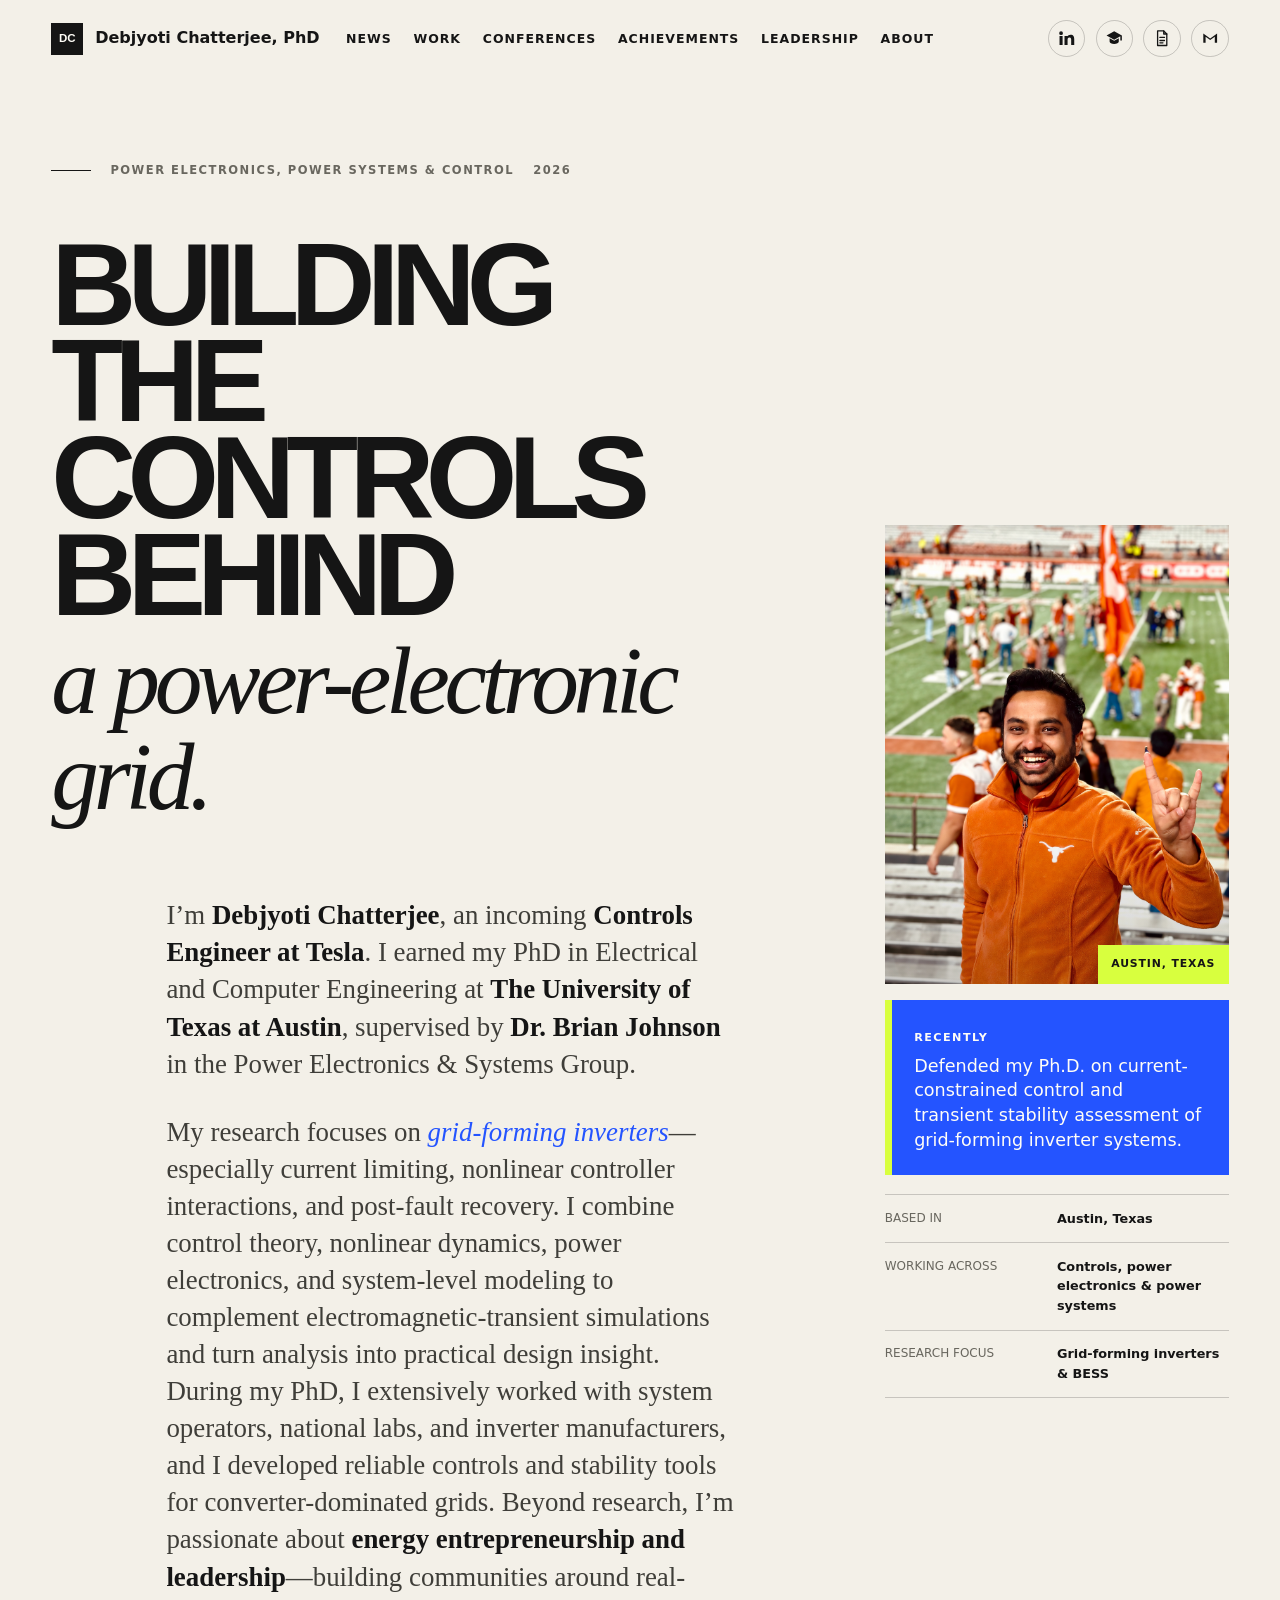
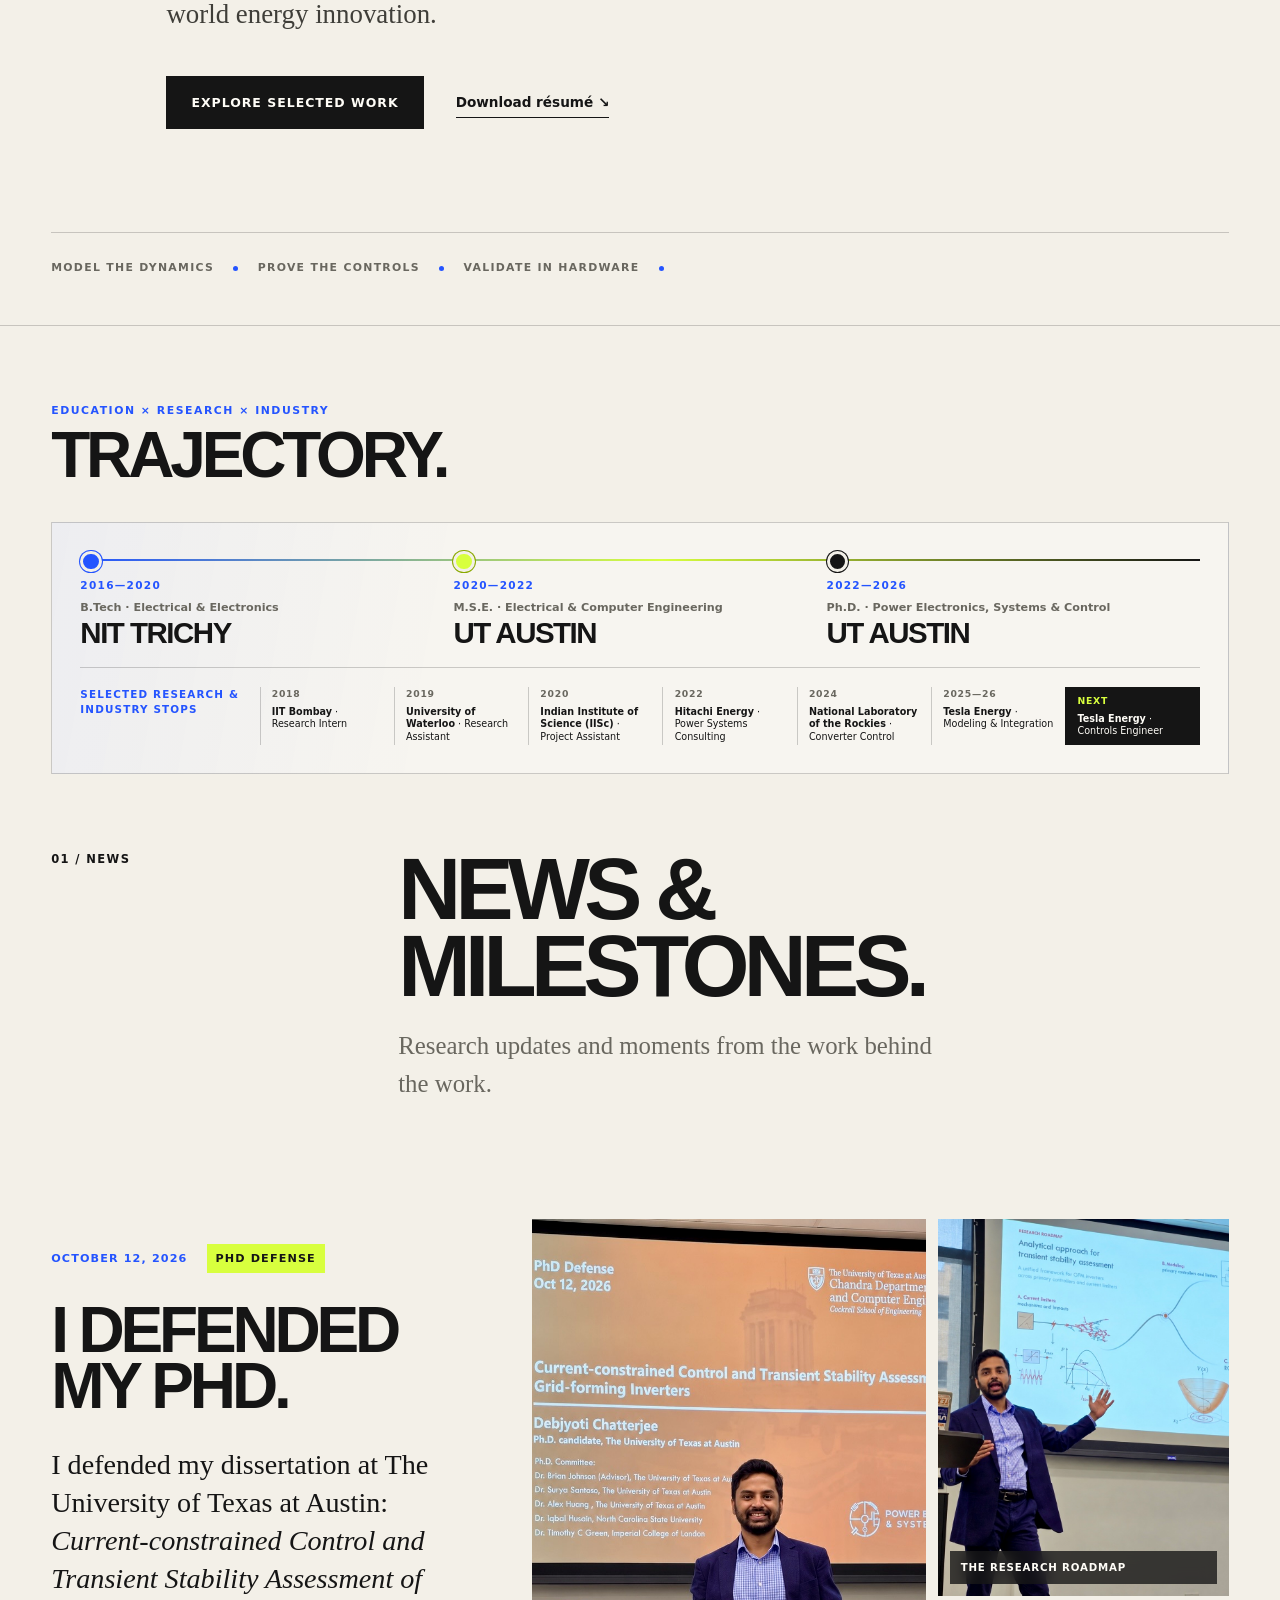
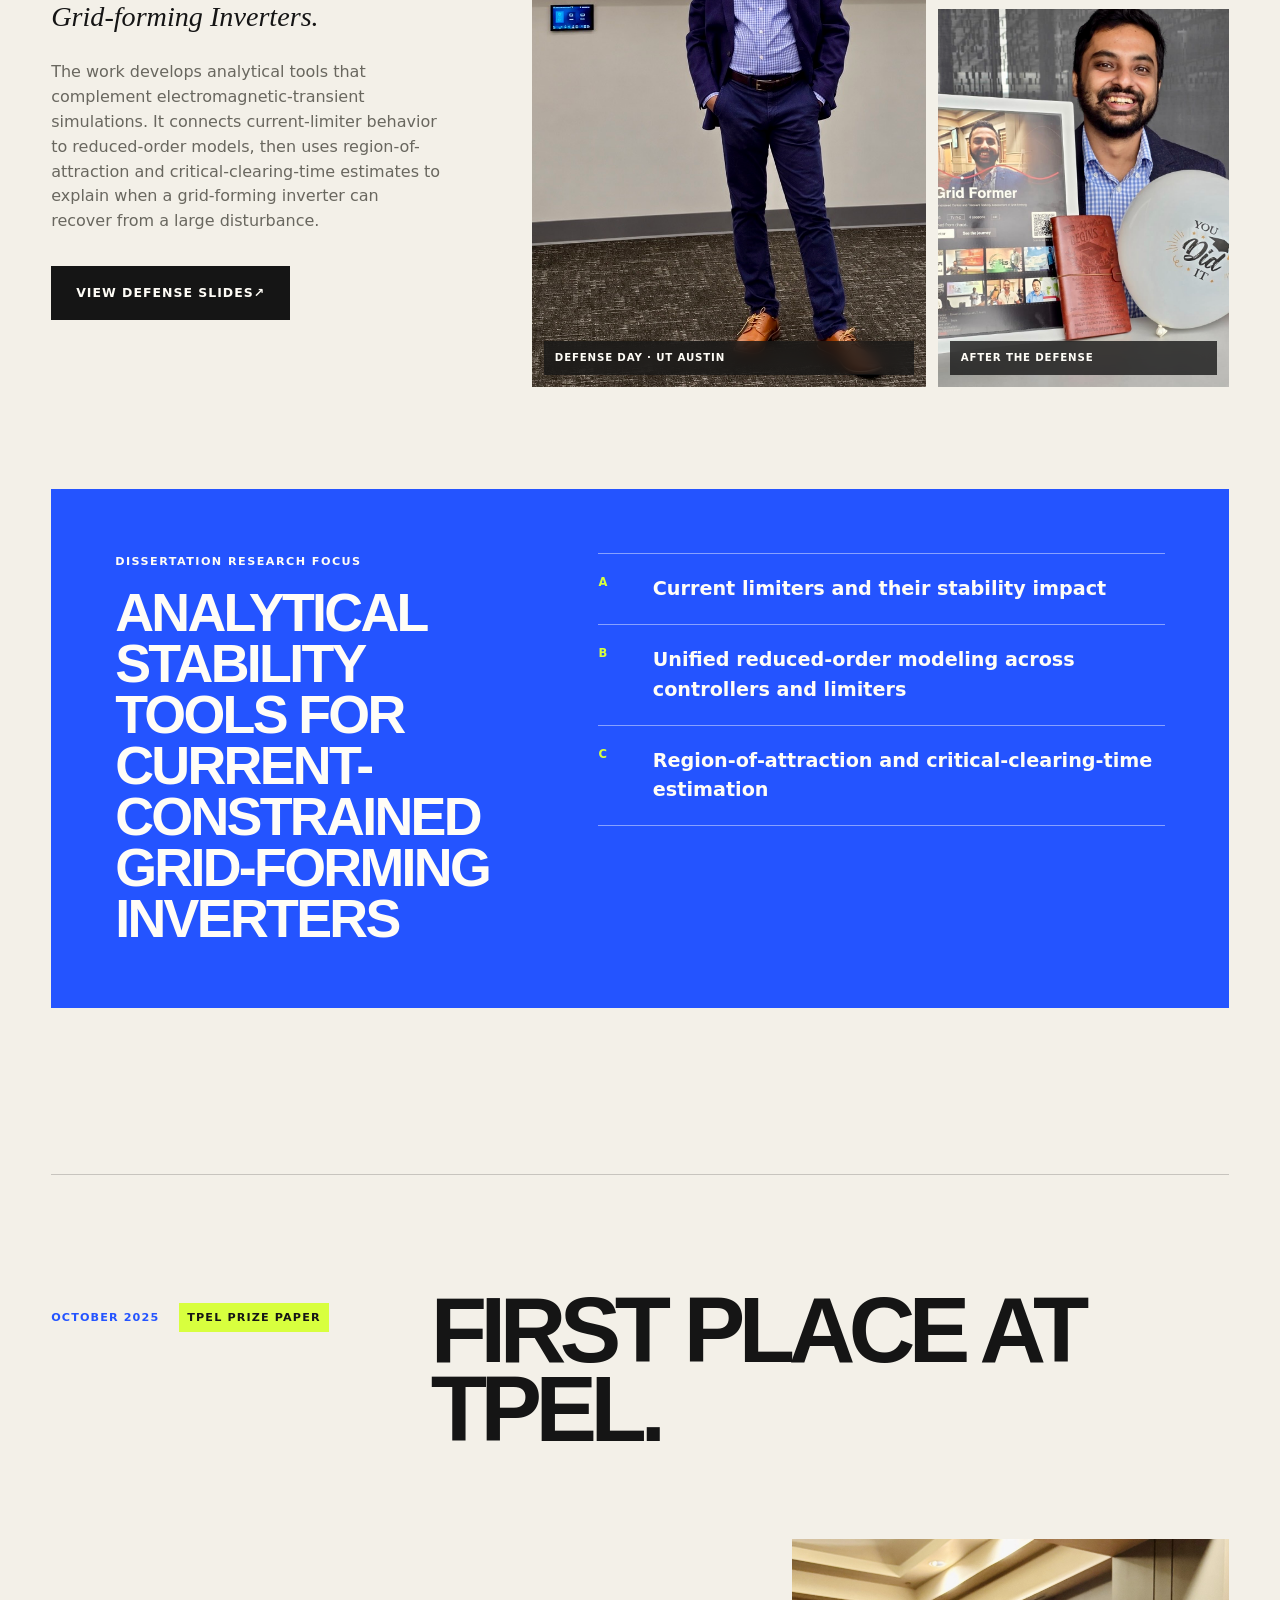
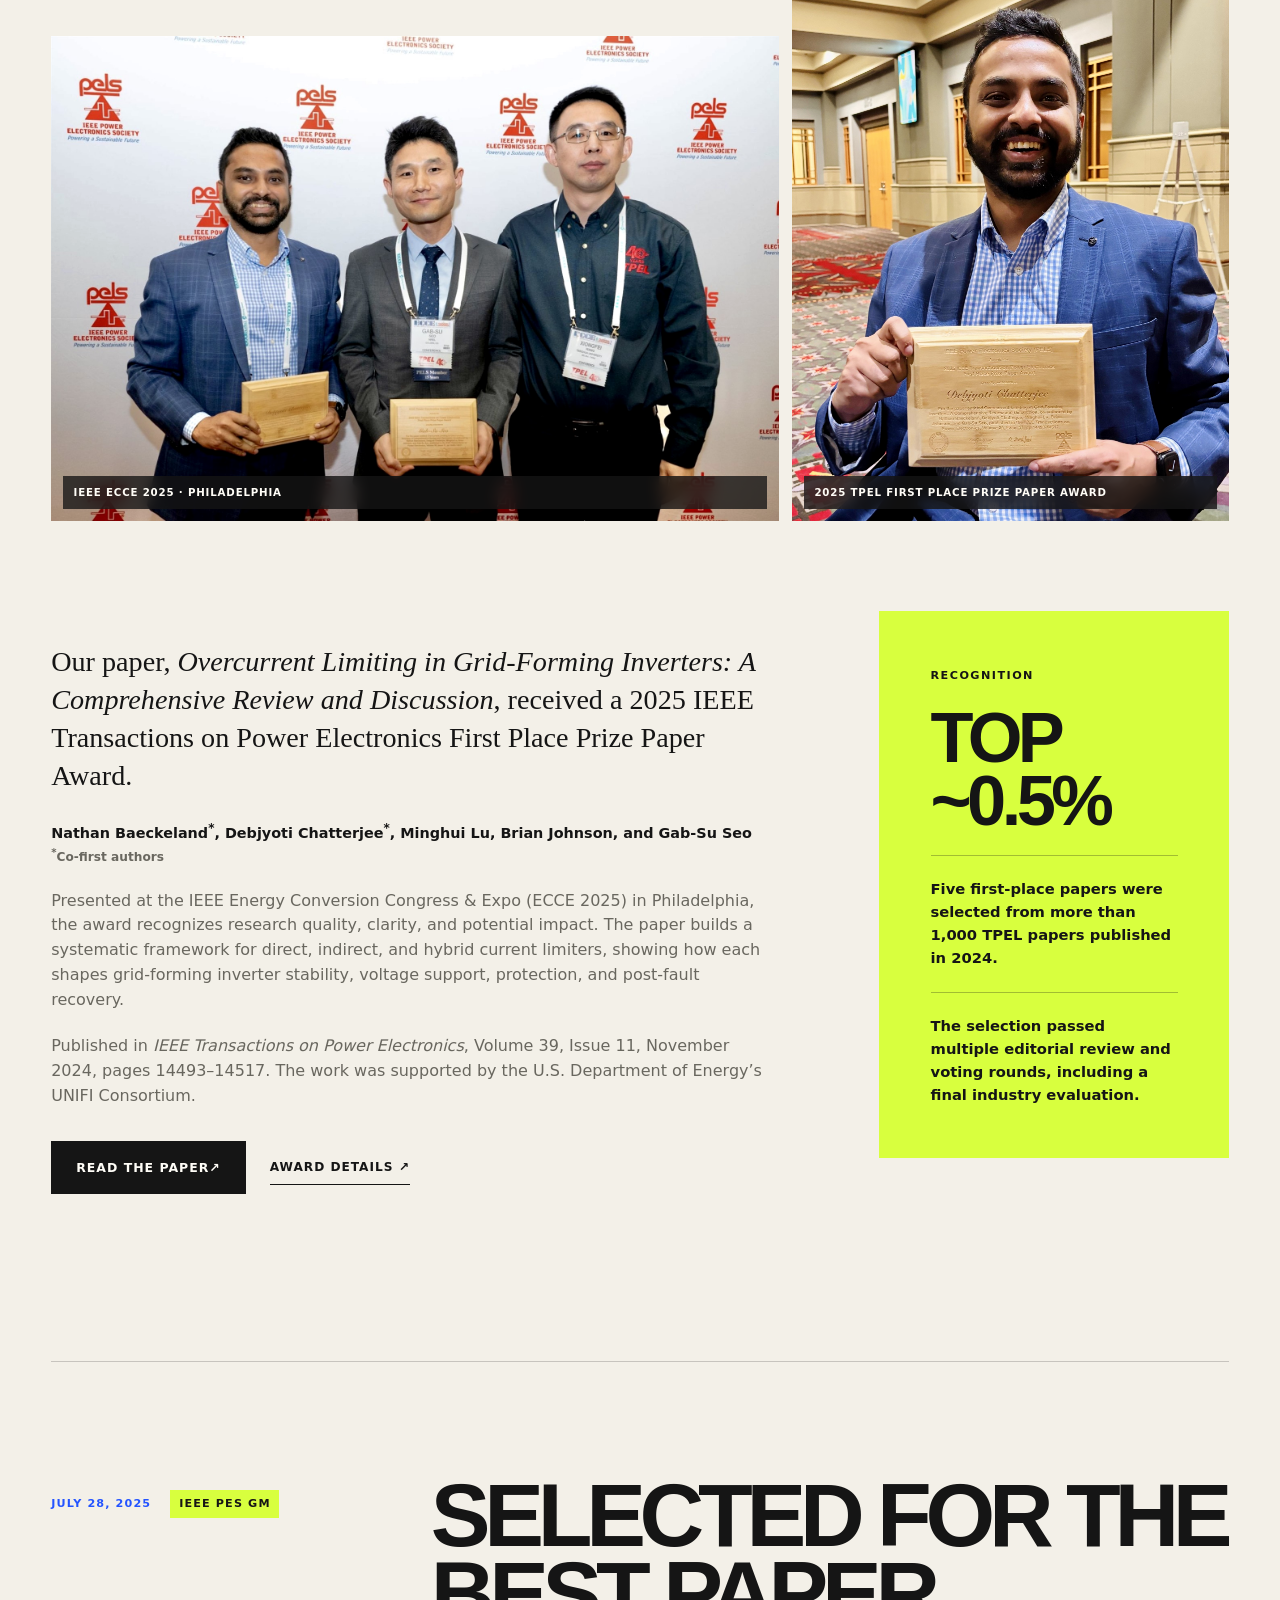
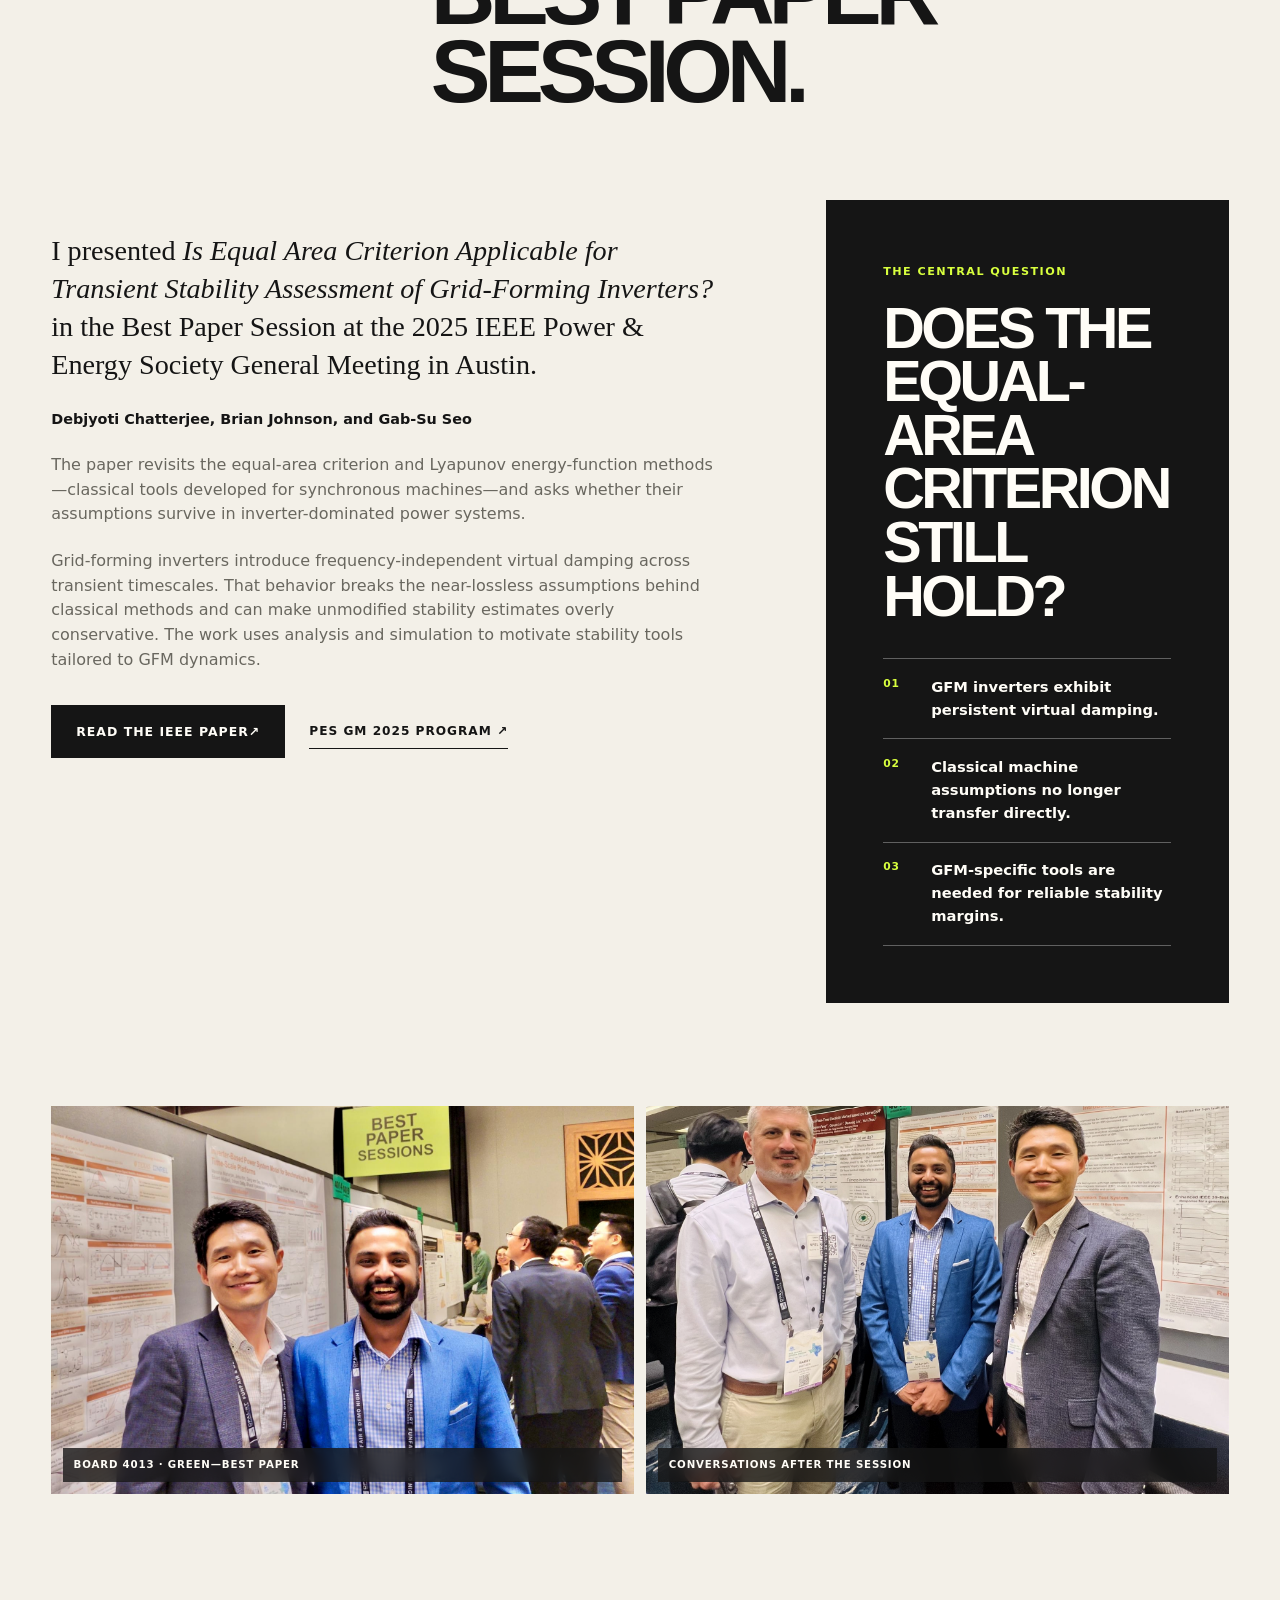
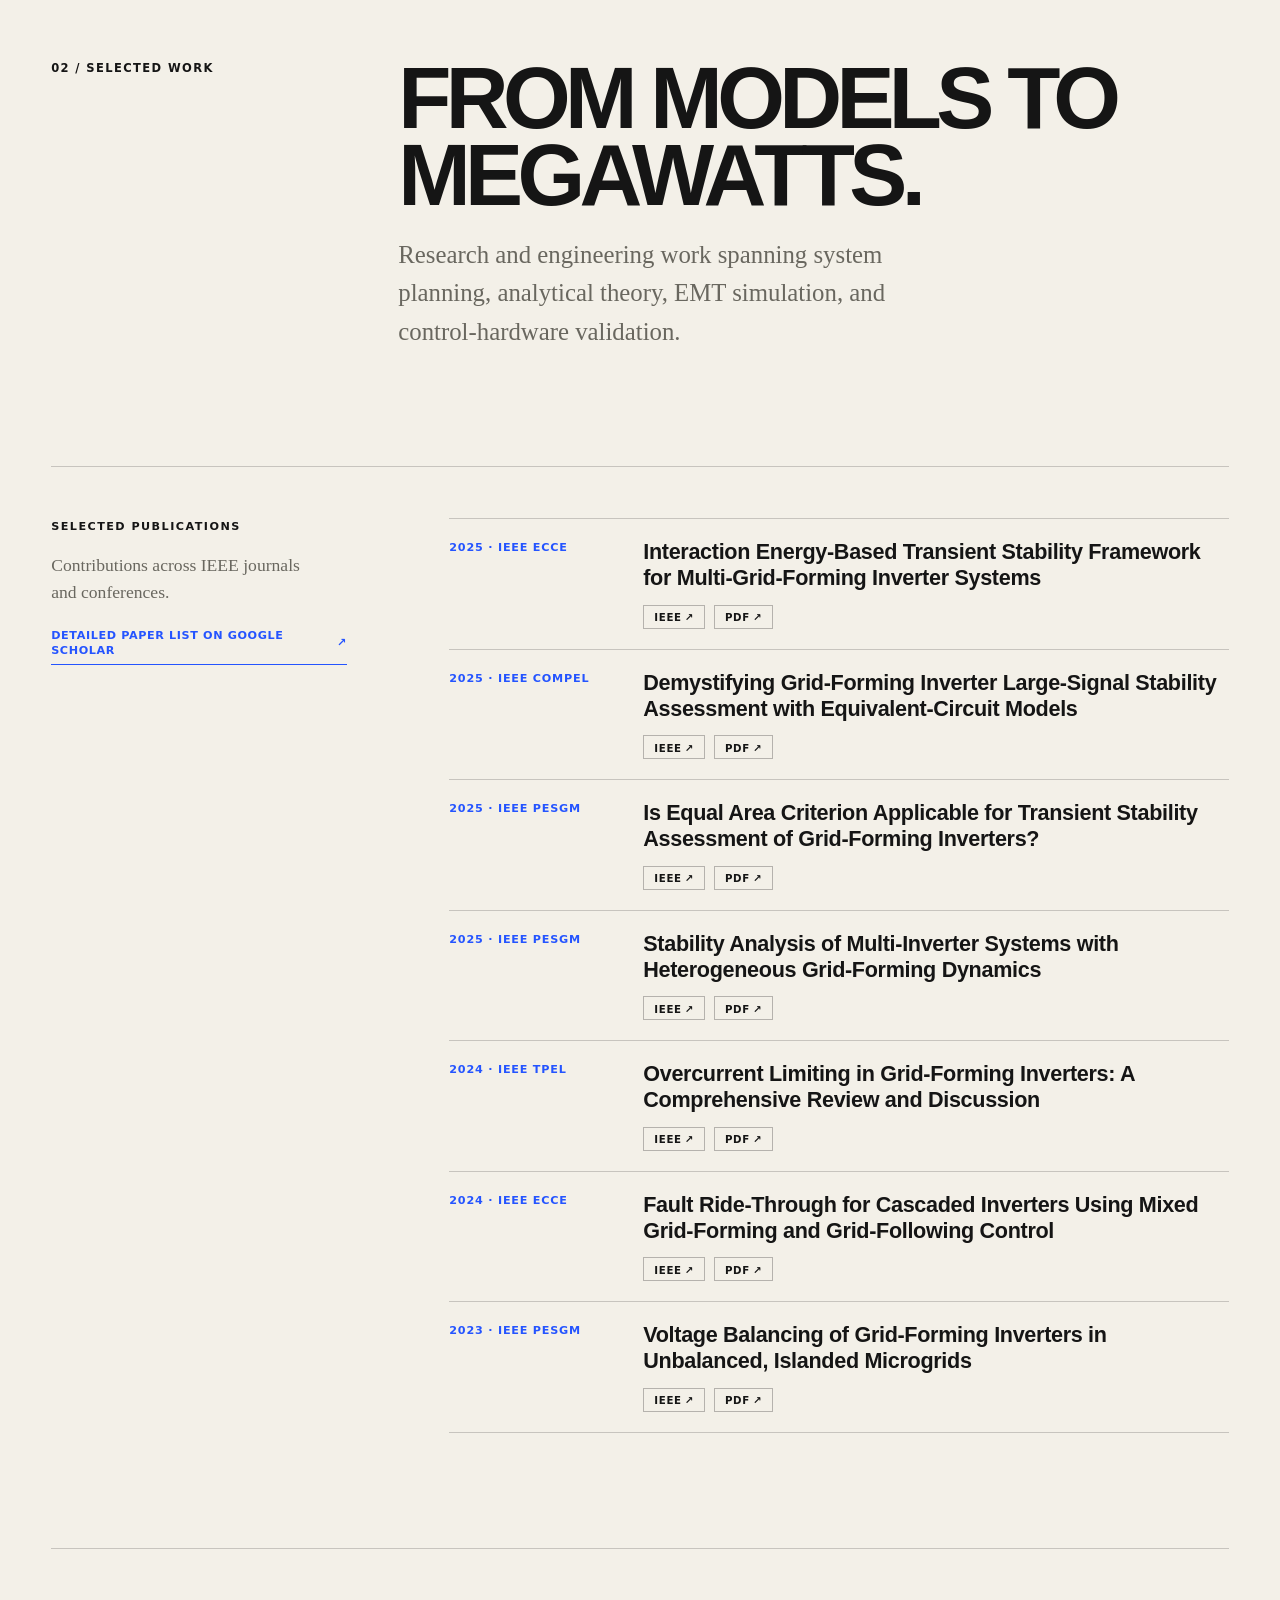
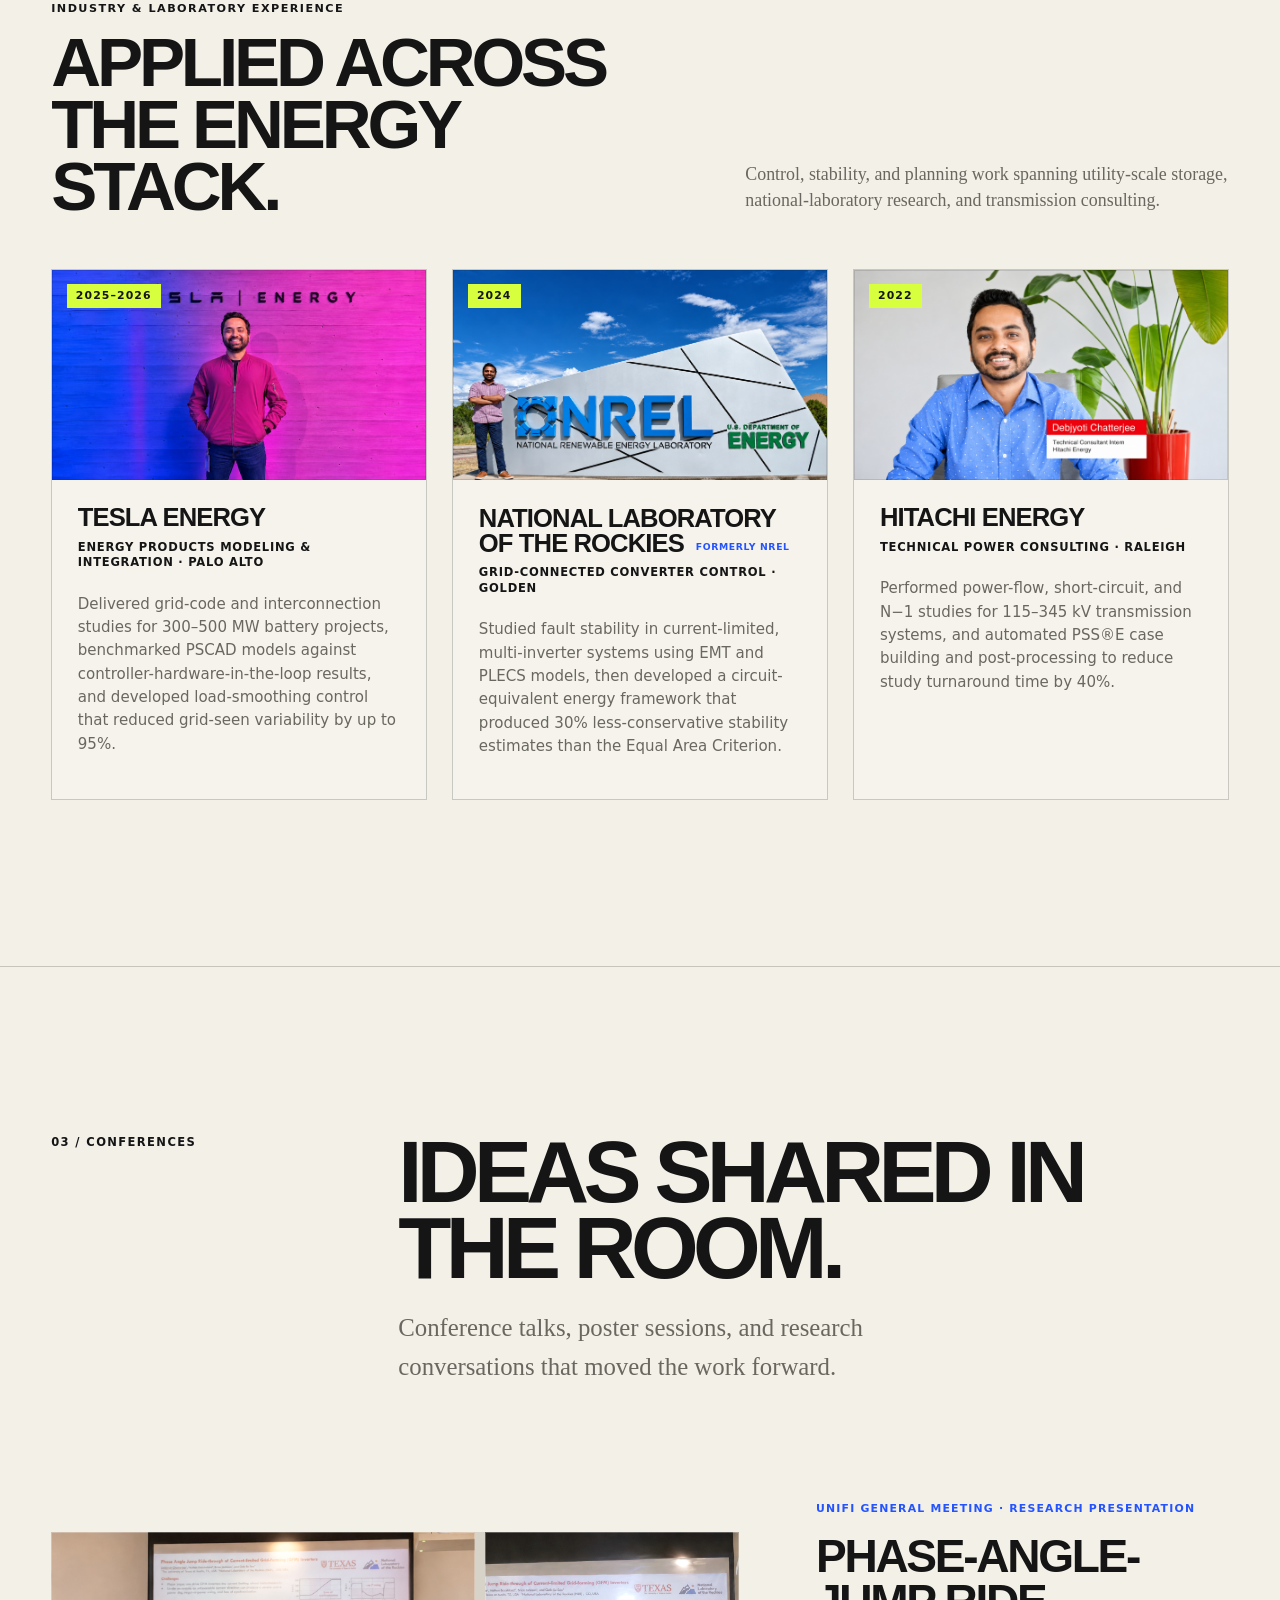
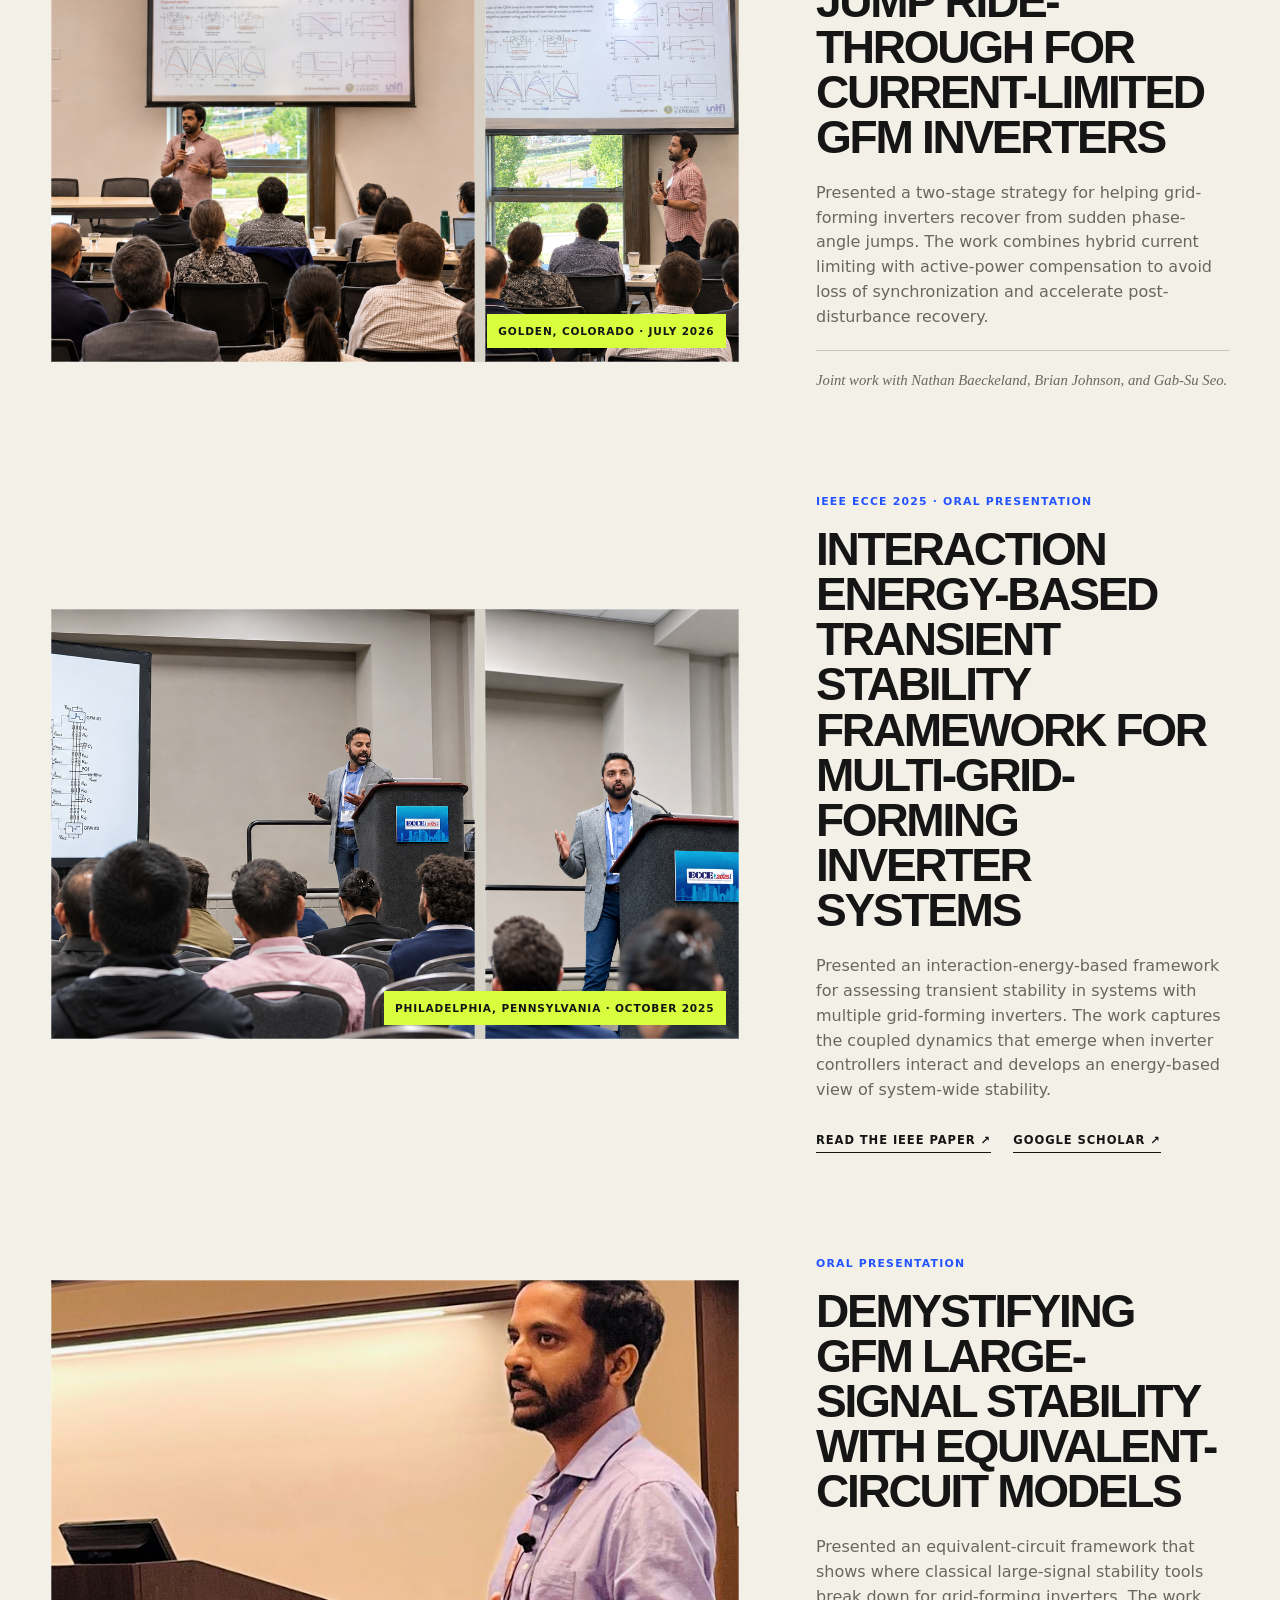
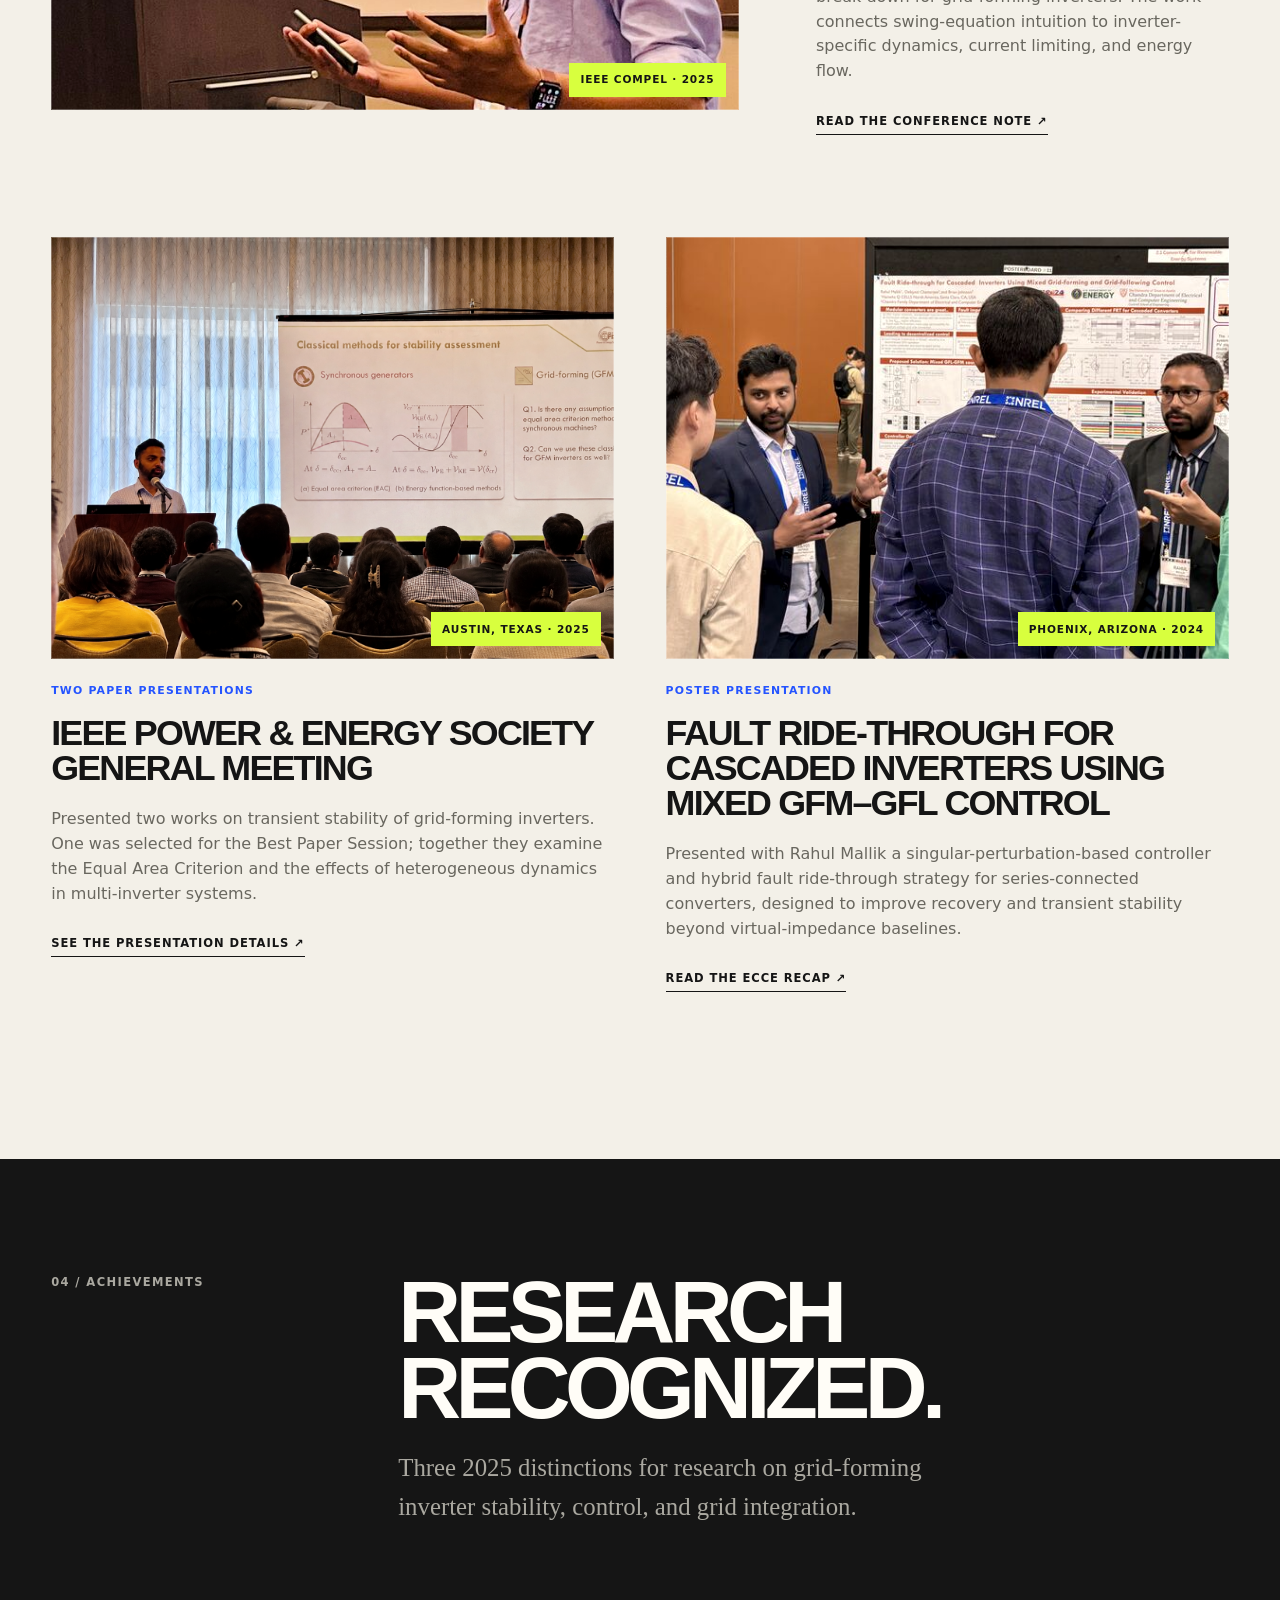
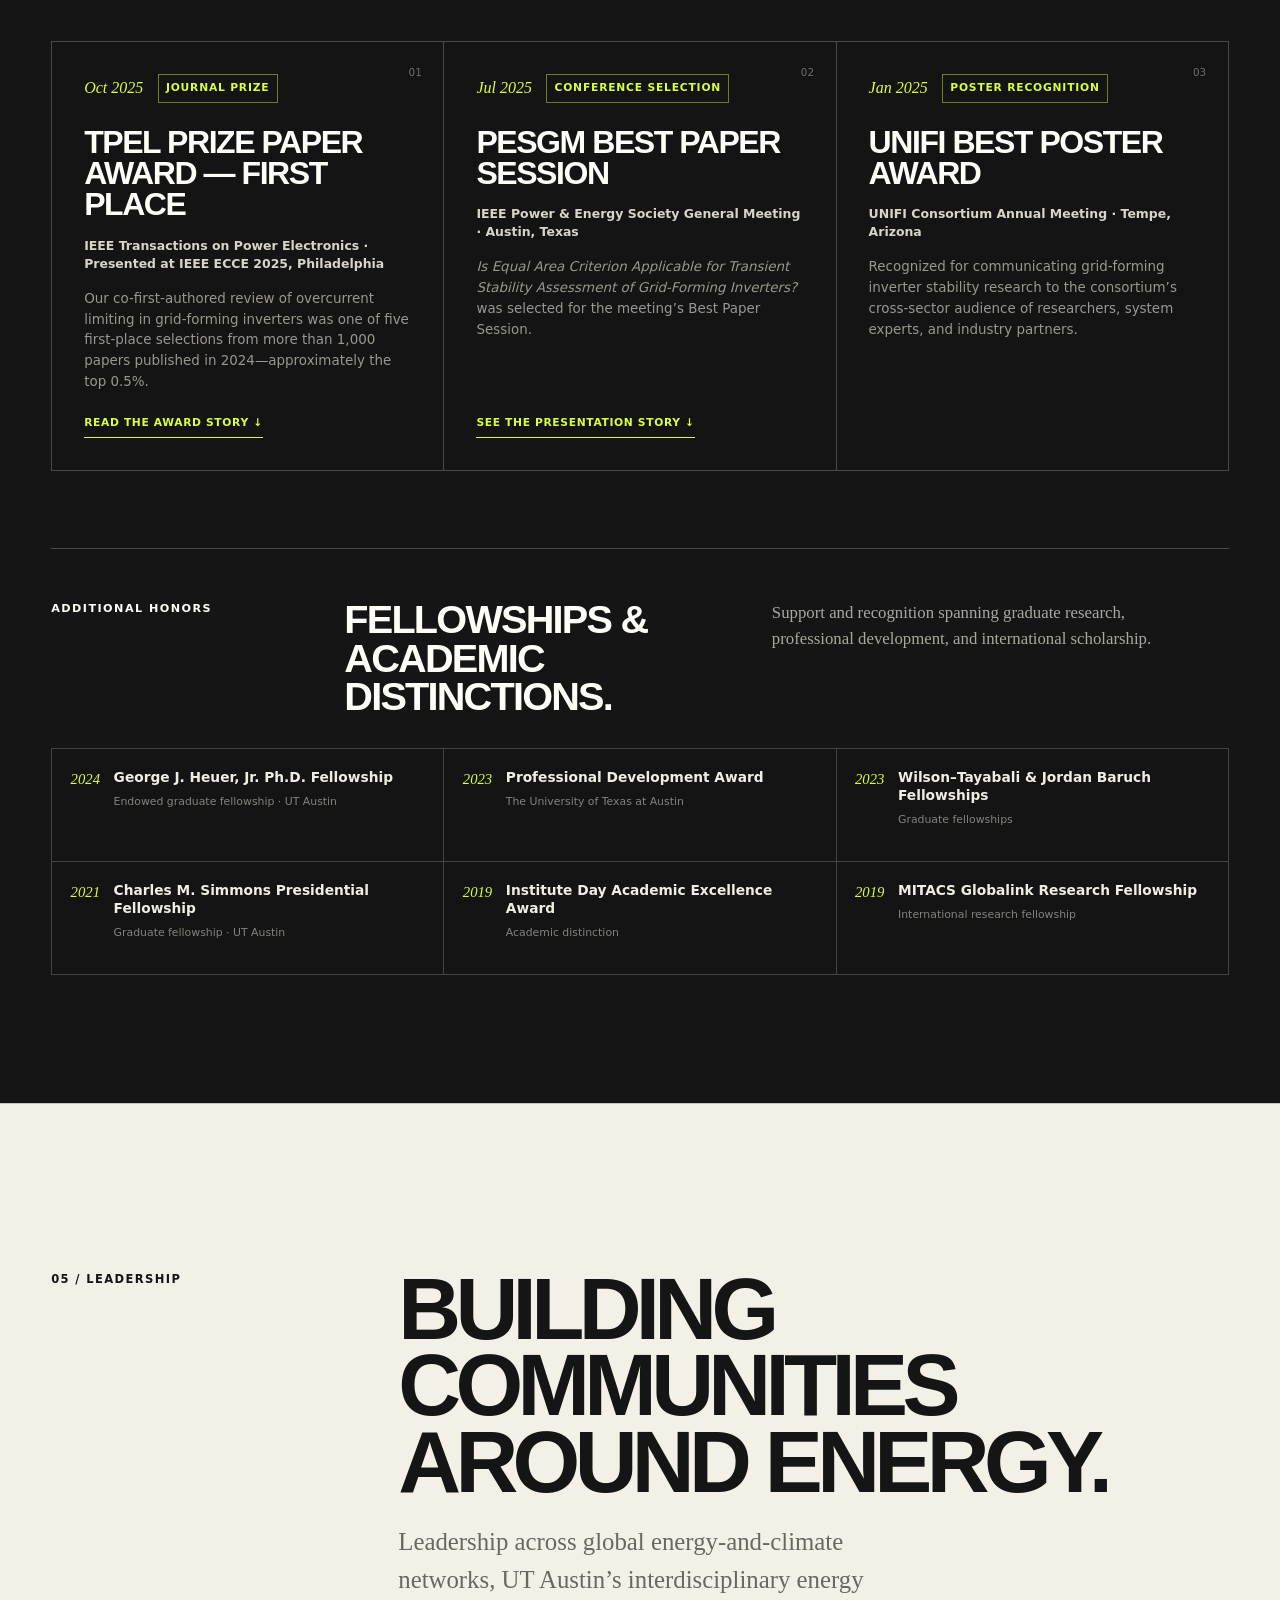
==== commit 212c41a3: "Refocus selected work on publications and experience Move selected publications into the Work sectio" ====
--- a/index.html
+++ b/index.html
@@ -360,388 +360,10 @@
           <p class="section-number">02 / Selected work</p>
           <div>
             <h2 id="work-title">From models to megawatts.</h2>
-            <p>Research and engineering work spanning analytical theory, EMT simulation, and controller hardware validation.</p>
-          </div>
-        </div>
-
-        <div class="project-list">
-          <article class="project project--ink reveal">
-            <div class="project__visual project__visual--grid" aria-hidden="true">
-              <span class="visual-index">01</span>
-              <div class="grid-window">
-                <span></span><span></span><span></span><span></span>
-              </div>
-            </div>
-            <div class="project__body">
-              <p class="project__meta"><span>Tesla Energy</span><span>2025–2026</span></p>
-              <h3>Utility-scale BESS modeling &amp; controls</h3>
-              <p>
-                Delivered grid-code and interconnection studies for two 300–500 MW
-                battery projects, tuned PSCAD EMT models against controller
-                hardware-in-the-loop results, and developed load-smoothing control
-                that reduced grid-seen variability by up to 95%.
-              </p>
-              <ul class="tag-list" aria-label="Project topics">
-                <li>PSCAD</li><li>GFM BESS</li><li>CHIL</li>
-              </ul>
-              <a class="project__link" href="#experience">View experience <span aria-hidden="true">↓</span></a>
-            </div>
-          </article>
-
-          <article class="project project--blue reveal">
-            <div class="project__visual project__visual--rings" aria-hidden="true">
-              <span class="visual-index">02</span>
-              <span class="ring ring--a"></span>
-              <span class="ring ring--b"></span>
-              <span class="ring ring--c"></span>
-            </div>
-            <div class="project__body">
-              <p class="project__meta"><span>Hardware research</span><span>2024</span></p>
-              <h3>Fault ride-through for series GFM inverters</h3>
-              <p>
-                Developed homogeneous and mixed GFM–GFL fault ride-through
-                strategies, then validated them on three series-connected
-                converters. The proposed controllers cut resynchronization time
-                by more than 25% against baseline methods.
-              </p>
-              <ul class="tag-list" aria-label="Project topics">
-                <li>FRT</li><li>Hardware</li><li>Control design</li>
-              </ul>
-              <a class="project__link" href="#publications">Related publication <span aria-hidden="true">↓</span></a>
-            </div>
-          </article>
-
-          <article class="project project--acid reveal">
-            <div class="project__visual project__visual--type" aria-hidden="true">
-              <span class="visual-index">03</span>
-              <span class="giant-type">A→B</span>
-            </div>
-            <div class="project__body">
-              <p class="project__meta"><span>Stability research</span><span>2025</span></p>
-              <h3>Interaction-energy stability analysis</h3>
-              <p>
-                Built an analytical transient-stability framework for multi-GFM
-                inverter systems under current limiting. A new inverter-to-inverter
-                interaction-energy metric exposes how asymmetric tuning changes
-                fault-induced angle stability margins.
-              </p>
-              <ul class="tag-list" aria-label="Project topics">
-                <li>Nonlinear systems</li><li>MATLAB</li><li>Stability</li>
-              </ul>
-              <a class="project__link" href="#publications">Related publications <span aria-hidden="true">↓</span></a>
-            </div>
-          </article>
-        </div>
-
-        <div class="research-index reveal" aria-labelledby="research-index-title">
-          <div class="research-index__intro">
-            <p class="label">Research index</p>
-            <h3 id="research-index-title">More systems explored in depth.</h3>
-          </div>
-          <ol>
-            <li><span>01</span><div><strong>Interoperability and current limiting</strong><p>Tested droop, VSM, and dVOC interoperability—and overcurrent-limiting behavior—across three parallel 5 kW GFM inverters.</p></div></li>
-            <li><span>02</span><div><strong>Voltage balancing in unbalanced microgrids</strong><p>Designed sequence-control methods that held load-voltage imbalance below 1% across distributed-generation cases.</p></div></li>
-            <li><span>03</span><div><strong>Hybrid AC–DC microgrid control</strong><p>Developed synchro-converter control for bidirectional power sharing between AC and DC subgrids in MATLAB/Simulink.</p></div></li>
-          </ol>
-        </div>
-
-        <div class="experience reveal" id="experience" aria-labelledby="experience-title">
-          <div class="experience__intro">
-            <div>
-              <p class="label">Industry &amp; laboratory experience</p>
-              <h3 id="experience-title">Applied across the energy stack.</h3>
-            </div>
-            <p class="experience__summary">Control, stability, and planning work spanning utility-scale storage, national-laboratory research, and transmission consulting.</p>
-          </div>
-          <ol>
-            <li>
-              <span>2025–2026</span>
-              <figure class="experience__image experience__image--tesla">
-                <img src="assets/experience/tesla-energy-card.png?v=20261105-branding" alt="Debjyoti Chatterjee beneath the Tesla Energy sign in Palo Alto" loading="lazy" decoding="async" />
-              </figure>
-              <div class="experience__copy">
-                <strong>Tesla Energy</strong>
-                <p class="experience__role">Energy Products Modeling &amp; Integration · Palo Alto</p>
-                <p>Delivered grid-code and interconnection studies for 300–500 MW battery projects, benchmarked PSCAD models against controller-hardware-in-the-loop results, and developed load-smoothing control that reduced grid-seen variability by up to 95%.</p>
-              </div>
-            </li>
-            <li>
-              <span>2024</span>
-              <figure class="experience__image experience__image--rockies">
-                <img src="assets/experience/national-lab-rockies.png" alt="Debjyoti Chatterjee at the National Laboratory of the Rockies campus in Golden, Colorado" loading="lazy" decoding="async" />
-              </figure>
-              <div class="experience__copy">
-                <strong>National Laboratory of the Rockies <small>formerly NREL</small></strong>
-                <p class="experience__role">Grid-Connected Converter Control · Golden</p>
-                <p>Studied fault stability in current-limited, multi-inverter systems using EMT and PLECS models, then developed a circuit-equivalent energy framework that produced 30% less-conservative stability estimates than the Equal Area Criterion.</p>
-              </div>
-            </li>
-            <li>
-              <span>2022</span>
-              <figure class="experience__image">
-                <img src="assets/experience/hitachi-energy.png" alt="Debjyoti Chatterjee during his technical power consulting internship at Hitachi Energy" loading="lazy" decoding="async" />
-              </figure>
-              <div class="experience__copy">
-                <strong>Hitachi Energy</strong>
-                <p class="experience__role">Technical Power Consulting · Raleigh</p>
-                <p>Performed power-flow, short-circuit, and N−1 studies for 115–345 kV transmission systems, and automated PSS®E case building and post-processing to reduce study turnaround time by 40%.</p>
-              </div>
-            </li>
-          </ol>
-        </div>
-      </section>
-
-      <section class="conferences section-shell" id="conferences" aria-labelledby="conferences-title">
-        <div class="section-heading reveal">
-          <p class="section-number">03 / Conferences</p>
-          <div>
-            <h2 id="conferences-title">Ideas shared in the room.</h2>
-            <p>Conference talks, poster sessions, and research conversations that moved the work forward.</p>
-          </div>
-        </div>
-
-        <div class="conference-grid">
-          <article class="conference-card conference-card--wide conference-card--unifi reveal">
-            <div class="conference-card__gallery" role="group" aria-label="Photos from the July 2026 UNIFI General Meeting in Golden, Colorado">
-              <figure>
-                <img src="assets/conferences/unifi-general-meeting-2026-room-enhanced.png" alt="Debjyoti Chatterjee presenting phase-angle-jump ride-through research to the UNIFI General Meeting audience" loading="lazy" decoding="async" />
-              </figure>
-              <figure>
-                <img src="assets/conferences/unifi-general-meeting-2026-talk-enhanced.png" alt="Debjyoti Chatterjee speaking beside results for current-limited grid-forming inverters" loading="lazy" decoding="async" />
-              </figure>
-              <span>Golden, Colorado · July 2026</span>
-            </div>
-            <div class="conference-card__body">
-              <p class="conference-card__kicker">UNIFI General Meeting · Research presentation</p>
-              <h3>Phase-angle-jump ride-through for current-limited GFM inverters</h3>
-              <p>Presented a two-stage strategy for helping grid-forming inverters recover from sudden phase-angle jumps. The work combines hybrid current limiting with active-power compensation to avoid loss of synchronization and accelerate post-disturbance recovery.</p>
-              <p class="conference-card__credit">Joint work with Nathan Baeckeland, Brian Johnson, and Gab-Su Seo.</p>
-            </div>
-          </article>
-
-          <article class="conference-card conference-card--wide conference-card--ecce-2025 reveal">
-            <div class="conference-card__gallery" role="group" aria-label="Photos from Debjyoti Chatterjee's presentation at IEEE ECCE 2025 in Philadelphia">
-              <figure>
-                <img src="assets/conferences/ecce-2025-interaction-energy-talk.png" alt="Debjyoti Chatterjee presenting an interaction-energy-based transient-stability framework at IEEE ECCE 2025" loading="lazy" decoding="async" />
-              </figure>
-              <figure>
-                <img src="assets/conferences/ecce-2025-podium.png" alt="Debjyoti Chatterjee speaking at the IEEE ECCE 2025 podium in Philadelphia" loading="lazy" decoding="async" />
-              </figure>
-              <span>Philadelphia, Pennsylvania · October 2025</span>
-            </div>
-            <div class="conference-card__body">
-              <p class="conference-card__kicker">IEEE ECCE 2025 · Oral presentation</p>
-              <h3>Interaction Energy-Based Transient Stability Framework for Multi-Grid-Forming Inverter Systems</h3>
-              <p>Presented an interaction-energy-based framework for assessing transient stability in systems with multiple grid-forming inverters. The work captures the coupled dynamics that emerge when inverter controllers interact and develops an energy-based view of system-wide stability.</p>
-              <div class="conference-card__links" aria-label="Publication links">
-                <a class="conference-card__link" href="https://ieeexplore.ieee.org/abstract/document/11260189/" target="_blank" rel="noreferrer">Read the IEEE paper <span aria-hidden="true">↗</span></a>
-                <a class="conference-card__link" href="https://scholar.google.co.in/citations?user=AfHyV8oAAAAJ&amp;hl=en" target="_blank" rel="noreferrer">Google Scholar <span aria-hidden="true">↗</span></a>
-              </div>
-            </div>
-          </article>
-
-          <article class="conference-card conference-card--wide reveal">
-            <a class="conference-card__image" href="https://www.linkedin.com/posts/cdebjyoti_unifi-activity-7345881303927439360-OJGw" target="_blank" rel="noreferrer" aria-label="View the COMPEL 2025 post on LinkedIn">
-              <img src="assets/conferences/compel-2025.jpg" alt="Debjyoti Chatterjee presenting at IEEE COMPEL 2025" loading="lazy" decoding="async" />
-              <span>IEEE COMPEL · 2025</span>
-            </a>
-            <div class="conference-card__body">
-              <p class="conference-card__kicker">Oral presentation</p>
-              <h3>Demystifying GFM large-signal stability with equivalent-circuit models</h3>
-              <p>Presented an equivalent-circuit framework that shows where classical large-signal stability tools break down for grid-forming inverters. The work connects swing-equation intuition to inverter-specific dynamics, current limiting, and energy flow.</p>
-              <a class="conference-card__link" href="https://www.linkedin.com/posts/cdebjyoti_unifi-activity-7345881303927439360-OJGw" target="_blank" rel="noreferrer">Read the conference note <span aria-hidden="true">↗</span></a>
-            </div>
-          </article>
-
-          <article class="conference-card reveal">
-            <a class="conference-card__image" href="https://www.linkedin.com/posts/cdebjyoti_pesgm-datacenters-activity-7366256874565881856-efes" target="_blank" rel="noreferrer" aria-label="View the IEEE PESGM 2025 post on LinkedIn">
-              <img src="assets/conferences/pesgm-2025-enhanced.png" alt="Debjyoti Chatterjee presenting a transient stability paper to the audience at IEEE PESGM 2025" loading="lazy" decoding="async" />
-              <span>Austin, Texas · 2025</span>
-            </a>
-            <div class="conference-card__body">
-              <p class="conference-card__kicker">Two paper presentations</p>
-              <h3>IEEE Power &amp; Energy Society General Meeting</h3>
-              <p>Presented two works on transient stability of grid-forming inverters. One was selected for the Best Paper Session; together they examine the Equal Area Criterion and the effects of heterogeneous dynamics in multi-inverter systems.</p>
-              <a class="conference-card__link" href="https://www.linkedin.com/posts/cdebjyoti_pesgm-unifi-unifi-activity-7353074013092433920-gx20" target="_blank" rel="noreferrer">See the presentation details <span aria-hidden="true">↗</span></a>
-            </div>
-          </article>
-
-          <article class="conference-card reveal">
-            <a class="conference-card__image" href="https://www.linkedin.com/posts/cdebjyoti_gfl-gfm-ecce2024-activity-7256330056635953152-hEgT" target="_blank" rel="noreferrer" aria-label="View the IEEE ECCE 2024 post on LinkedIn">
-              <img src="assets/conferences/ecce-2024.jpg" alt="Debjyoti Chatterjee discussing a fault ride-through poster at IEEE ECCE 2024" loading="lazy" decoding="async" />
-              <span>Phoenix, Arizona · 2024</span>
-            </a>
-            <div class="conference-card__body">
-              <p class="conference-card__kicker">Poster presentation</p>
-              <h3>Fault ride-through for cascaded inverters using mixed GFM–GFL control</h3>
-              <p>Presented with Rahul Mallik a singular-perturbation-based controller and hybrid fault ride-through strategy for series-connected converters, designed to improve recovery and transient stability beyond virtual-impedance baselines.</p>
-              <a class="conference-card__link" href="https://www.linkedin.com/posts/cdebjyoti_gfl-gfm-ecce2024-activity-7256330056635953152-hEgT" target="_blank" rel="noreferrer">Read the ECCE recap <span aria-hidden="true">↗</span></a>
-            </div>
-          </article>
-
-        </div>
-      </section>
-
-      <section class="leadership section-shell" id="leadership" aria-labelledby="leadership-title">
-        <div class="section-heading reveal">
-          <p class="section-number">05 / Leadership</p>
-          <div>
-            <h2 id="leadership-title">Building communities around energy.</h2>
-            <p>Leadership across global energy-and-climate networks, UT Austin’s interdisciplinary energy community, and the Texas entrepreneurship ecosystem.</p>
-          </div>
-        </div>
-
-        <div class="leadership-list">
-          <article class="leadership-card leadership-card--openminds reveal">
-            <div class="leadership-card__openminds-photo">
-              <figure>
-                <img src="assets/leadership/openminds-summit-rice-2025.png" alt="Debjyoti Chatterjee with the OpenMinds NextGen cohort at the OpenMinds Summit at Rice University in July 2025" loading="lazy" decoding="async" />
-                <figcaption>OpenMinds Summit · Rice University · July 2025</figcaption>
-              </figure>
-              <span>Inaugural NextGen cohort</span>
-            </div>
-            <div class="leadership-card__body">
-              <p class="leadership-card__meta"><span>OpenMinds</span><span>2024–2025</span></p>
-              <p class="leadership-card__role">NextGen Energy &amp; Climate Leader</p>
-              <h3>More energy and fewer emissions—tackled together.</h3>
-              <p>Selected for OpenMinds’ inaugural NextGen cohort, a cross-disciplinary network that connects emerging leaders with energy and climate experts to act on the “Dual Challenge.” At the OpenMinds Summit at Rice University in July 2025, I joined the cohort for collaborative work across energy, climate, and emerging technology. As part of the Renewables &amp; AI team, I examined how AI-driven demand is reshaping the grid and the renewable capacity it will require.</p>
-              <div class="leadership-card__links">
-                <a href="https://www.openminds203x.org/impact/nextgen" target="_blank" rel="noreferrer">Explore NextGen <span aria-hidden="true">↗</span></a>
-                <a href="https://www.linkedin.com/in/cdebjyoti/" target="_blank" rel="noreferrer">Role on LinkedIn <span aria-hidden="true">↗</span></a>
-              </div>
-            </div>
-          </article>
-
-          <article class="leadership-card leadership-card--lec reveal">
-            <div class="leadership-card__gallery" role="group" aria-label="Longhorn Energy Club events led by Debjyoti Chatterjee in 2024">
-              <figure>
-                <img src="assets/leadership/longhorn-energy-club-president-2024.jpg" alt="Debjyoti Chatterjee speaking at a Longhorn Energy Club event as club president in 2024" loading="lazy" decoding="async" />
-                <figcaption>Longhorn Energy Club · President · 2024</figcaption>
-              </figure>
-              <figure>
-                <img src="assets/leadership/longhorn-energy-club-audience-2024.jpg" alt="Debjyoti Chatterjee addressing the audience at a Longhorn Energy Club event in 2024" loading="lazy" decoding="async" />
-                <figcaption>Leading the Longhorn energy community · UT Austin · 2024</figcaption>
-              </figure>
-              <span>Vice President · 2023 / President · 2024</span>
-            </div>
-            <div class="leadership-card__body">
-              <p class="leadership-card__meta"><span>Longhorn Energy Club</span><span>2023–2024</span></p>
-              <p class="leadership-card__role">Vice President · 2023 &nbsp;—&nbsp; President · 2024</p>
-              <h3>A campus gateway to the Texas energy ecosystem.</h3>
-              <p>Served as Vice President in 2023 and President in 2024, leading UT Austin’s interdisciplinary student community for energy. I connected students across engineering, business, policy, geoscience, and law with professionals and researchers through speaker events, collaborative student programs, and UT Energy Week.</p>
-              <div class="leadership-card__links">
-                <a href="https://www.longhornenergyclub.com/" target="_blank" rel="noreferrer">Visit the club <span aria-hidden="true">↗</span></a>
-                <a href="https://www.linkedin.com/posts/cdebjyoti_energy-oil-gas-activity-7101961416739356672-0SOw" target="_blank" rel="noreferrer">See the event recap <span aria-hidden="true">↗</span></a>
-              </div>
-            </div>
-          </article>
-
-          <article class="leadership-card leadership-card--texe reveal">
-            <div class="leadership-card__body">
-              <p class="leadership-card__meta"><span>TEX-E</span><span>2023–2025</span></p>
-              <p class="leadership-card__role">Energy Innovation Fellow · Conference Director</p>
-              <h3>Turning energy ideas into entrepreneurial action.</h3>
-              <p>Joined the Texas Exchange for Energy &amp; Climate Entrepreneurship as a 2023–24 Energy Innovation Fellow, then directed its inaugural conference in 2025. Hosted at The Ion in Houston, the summit brought students, founders, investors, and industry leaders together for conversations on climate capital, AI in energy, careers, and the path from innovation to deployment.</p>
-              <div class="leadership-card__links">
-                <a href="https://tex-e.org/" target="_blank" rel="noreferrer">Explore TEX-E <span aria-hidden="true">↗</span></a>
-                <a href="https://www.linkedin.com/posts/cdebjyoti_innovation-technology-entrepreneurship-activity-7316146941329870848-VeRJ" target="_blank" rel="noreferrer">View the conference post <span aria-hidden="true">↗</span></a>
-              </div>
-            </div>
-            <div class="leadership-card__gallery leadership-card__gallery--texe" role="group" aria-label="TEX-E leadership moments from 2024 and 2025">
-              <figure class="leadership-card__gallery-feature">
-                <img src="assets/leadership/tex-e-happy-hour-2025.png" alt="Debjyoti Chatterjee with TEX-E director David Pruner and OpenMinds director David Baldwin after the 2025 TEX-E Conference" loading="lazy" decoding="async" />
-                <figcaption>After the inaugural TEX-E Conference · Happy hour with TEX-E director David Pruner and OpenMinds director David Baldwin · 2025</figcaption>
-              </figure>
-              <figure>
-                <img src="assets/leadership/tex-e-mit-2024.jpg" alt="Debjyoti Chatterjee with TEX-E fellows and director David Brown at MIT in 2024" loading="lazy" decoding="async" />
-                <figcaption>TEX-E at MIT · With TEX-E fellows and director David Brown · 2024</figcaption>
-              </figure>
-              <figure>
-                <img src="assets/leadership/tex-e-organizers-2025.jpg" alt="Organizers of the inaugural TEX-E Conference at The Ion in Houston in 2025" loading="lazy" decoding="async" />
-                <figcaption>The inaugural TEX-E Conference organizing team · The Ion, Houston · 2025</figcaption>
-              </figure>
-            </div>
-          </article>
-        </div>
-      </section>
-
-      <section class="achievements section-shell" id="achievements" aria-labelledby="achievements-title">
-        <div class="section-heading section-heading--light reveal">
-          <p class="section-number">04 / Achievements</p>
-          <div>
-            <h2 id="achievements-title">Research recognized.</h2>
-            <p>Three 2025 distinctions for research on grid-forming inverter stability, control, and grid integration.</p>
-          </div>
-        </div>
-
-        <ol class="achievement-list">
-          <li class="achievement reveal">
-            <div class="achievement__topline">
-              <time datetime="2025-10">Oct 2025</time>
-              <span>Journal prize</span>
-            </div>
-            <h3>TPEL Prize Paper Award — First Place</h3>
-            <p class="achievement__venue">IEEE Transactions on Power Electronics · Presented at IEEE ECCE 2025, Philadelphia</p>
-            <p class="achievement__detail">Our co-first-authored review of overcurrent limiting in grid-forming inverters was one of five first-place selections from more than 1,000 papers published in 2024—approximately the top 0.5%.</p>
-            <a class="achievement__link" href="#tpel-award-title">Read the award story <span aria-hidden="true">↓</span></a>
-            <span class="achievement__index" aria-hidden="true">01</span>
-          </li>
-          <li class="achievement reveal">
-            <div class="achievement__topline">
-              <time datetime="2025-07">Jul 2025</time>
-              <span>Conference selection</span>
-            </div>
-            <h3>PESGM Best Paper Session</h3>
-            <p class="achievement__venue">IEEE Power &amp; Energy Society General Meeting · Austin, Texas</p>
-            <p class="achievement__detail"><em>Is Equal Area Criterion Applicable for Transient Stability Assessment of Grid-Forming Inverters?</em> was selected for the meeting’s Best Paper Session.</p>
-            <a class="achievement__link" href="#pesgm-best-paper-title">See the presentation story <span aria-hidden="true">↓</span></a>
-            <span class="achievement__index" aria-hidden="true">02</span>
-          </li>
-          <li class="achievement reveal">
-            <div class="achievement__topline">
-              <time datetime="2025-01">Jan 2025</time>
-              <span>Poster recognition</span>
-            </div>
-            <h3>UNIFI Best Poster Award</h3>
-            <p class="achievement__venue">UNIFI Consortium Annual Meeting · Tempe, Arizona</p>
-            <p class="achievement__detail">Recognized for communicating grid-forming inverter stability research to the consortium’s cross-sector audience of researchers, system experts, and industry partners.</p>
-            <span class="achievement__index" aria-hidden="true">03</span>
-          </li>
-        </ol>
-
-        <div class="honors reveal">
-          <div class="honors__heading">
-            <p class="label">Additional honors</p>
-            <h3>Fellowships &amp; academic distinctions.</h3>
-            <p>Support and recognition spanning graduate research, professional development, and international scholarship.</p>
-          </div>
-          <ul>
-            <li>
-              <span class="honors__year">2024</span>
-              <div><strong>George J. Heuer, Jr. Ph.D. Fellowship</strong><small>Endowed graduate fellowship · UT Austin</small></div>
-            </li>
-            <li>
-              <span class="honors__year">2023</span>
-              <div><strong>Professional Development Award</strong><small>The University of Texas at Austin</small></div>
-            </li>
-            <li>
-              <span class="honors__year">2023</span>
-              <div><strong>Wilson–Tayabali &amp; Jordan Baruch Fellowships</strong><small>Graduate fellowships</small></div>
-            </li>
-            <li>
-              <span class="honors__year">2021</span>
-              <div><strong>Charles M. Simmons Presidential Fellowship</strong><small>Graduate fellowship · UT Austin</small></div>
-            </li>
-            <li>
-              <span class="honors__year">2019</span>
-              <div><strong>Institute Day Academic Excellence Award</strong><small>Academic distinction</small></div>
-            </li>
-            <li>
-              <span class="honors__year">2019</span>
-              <div><strong>MITACS Globalink Research Fellowship</strong><small>International research fellowship</small></div>
-            </li>
-          </ul>
-        </div>
+            <p>Research and engineering work spanning system planning, analytical theory, EMT simulation, and control-hardware validation.</p>
+          </div>
+        </div>
+
 
         <div class="publications reveal" id="publications">
           <div class="publications__heading">
@@ -829,6 +451,305 @@
             </li>
           </ol>
         </div>
+
+        <div class="experience reveal" id="experience" aria-labelledby="experience-title">
+          <div class="experience__intro">
+            <div>
+              <p class="label">Industry &amp; laboratory experience</p>
+              <h3 id="experience-title">Applied across the energy stack.</h3>
+            </div>
+            <p class="experience__summary">Control, stability, and planning work spanning utility-scale storage, national-laboratory research, and transmission consulting.</p>
+          </div>
+          <ol>
+            <li>
+              <span>2025–2026</span>
+              <figure class="experience__image experience__image--tesla">
+                <img src="assets/experience/tesla-energy-card.png?v=20261105-branding" alt="Debjyoti Chatterjee beneath the Tesla Energy sign in Palo Alto" loading="lazy" decoding="async" />
+              </figure>
+              <div class="experience__copy">
+                <strong>Tesla Energy</strong>
+                <p class="experience__role">Energy Products Modeling &amp; Integration · Palo Alto</p>
+                <p>Delivered grid-code and interconnection studies for 300–500 MW battery projects, benchmarked PSCAD models against controller-hardware-in-the-loop results, and developed load-smoothing control that reduced grid-seen variability by up to 95%.</p>
+              </div>
+            </li>
+            <li>
+              <span>2024</span>
+              <figure class="experience__image experience__image--rockies">
+                <img src="assets/experience/national-lab-rockies.png" alt="Debjyoti Chatterjee at the National Laboratory of the Rockies campus in Golden, Colorado" loading="lazy" decoding="async" />
+              </figure>
+              <div class="experience__copy">
+                <strong>National Laboratory of the Rockies <small>formerly NREL</small></strong>
+                <p class="experience__role">Grid-Connected Converter Control · Golden</p>
+                <p>Studied fault stability in current-limited, multi-inverter systems using EMT and PLECS models, then developed a circuit-equivalent energy framework that produced 30% less-conservative stability estimates than the Equal Area Criterion.</p>
+              </div>
+            </li>
+            <li>
+              <span>2022</span>
+              <figure class="experience__image">
+                <img src="assets/experience/hitachi-energy.png" alt="Debjyoti Chatterjee during his technical power consulting internship at Hitachi Energy" loading="lazy" decoding="async" />
+              </figure>
+              <div class="experience__copy">
+                <strong>Hitachi Energy</strong>
+                <p class="experience__role">Technical Power Consulting · Raleigh</p>
+                <p>Performed power-flow, short-circuit, and N−1 studies for 115–345 kV transmission systems, and automated PSS®E case building and post-processing to reduce study turnaround time by 40%.</p>
+              </div>
+            </li>
+          </ol>
+        </div>
+      </section>
+
+      <section class="conferences section-shell" id="conferences" aria-labelledby="conferences-title">
+        <div class="section-heading reveal">
+          <p class="section-number">03 / Conferences</p>
+          <div>
+            <h2 id="conferences-title">Ideas shared in the room.</h2>
+            <p>Conference talks, poster sessions, and research conversations that moved the work forward.</p>
+          </div>
+        </div>
+
+        <div class="conference-grid">
+          <article class="conference-card conference-card--wide conference-card--unifi reveal">
+            <div class="conference-card__gallery" role="group" aria-label="Photos from the July 2026 UNIFI General Meeting in Golden, Colorado">
+              <figure>
+                <img src="assets/conferences/unifi-general-meeting-2026-room-enhanced.png" alt="Debjyoti Chatterjee presenting phase-angle-jump ride-through research to the UNIFI General Meeting audience" loading="lazy" decoding="async" />
+              </figure>
+              <figure>
+                <img src="assets/conferences/unifi-general-meeting-2026-talk-enhanced.png" alt="Debjyoti Chatterjee speaking beside results for current-limited grid-forming inverters" loading="lazy" decoding="async" />
+              </figure>
+              <span>Golden, Colorado · July 2026</span>
+            </div>
+            <div class="conference-card__body">
+              <p class="conference-card__kicker">UNIFI General Meeting · Research presentation</p>
+              <h3>Phase-angle-jump ride-through for current-limited GFM inverters</h3>
+              <p>Presented a two-stage strategy for helping grid-forming inverters recover from sudden phase-angle jumps. The work combines hybrid current limiting with active-power compensation to avoid loss of synchronization and accelerate post-disturbance recovery.</p>
+              <p class="conference-card__credit">Joint work with Nathan Baeckeland, Brian Johnson, and Gab-Su Seo.</p>
+            </div>
+          </article>
+
+          <article class="conference-card conference-card--wide conference-card--ecce-2025 reveal">
+            <div class="conference-card__gallery" role="group" aria-label="Photos from Debjyoti Chatterjee's presentation at IEEE ECCE 2025 in Philadelphia">
+              <figure>
+                <img src="assets/conferences/ecce-2025-interaction-energy-talk.png" alt="Debjyoti Chatterjee presenting an interaction-energy-based transient-stability framework at IEEE ECCE 2025" loading="lazy" decoding="async" />
+              </figure>
+              <figure>
+                <img src="assets/conferences/ecce-2025-podium.png" alt="Debjyoti Chatterjee speaking at the IEEE ECCE 2025 podium in Philadelphia" loading="lazy" decoding="async" />
+              </figure>
+              <span>Philadelphia, Pennsylvania · October 2025</span>
+            </div>
+            <div class="conference-card__body">
+              <p class="conference-card__kicker">IEEE ECCE 2025 · Oral presentation</p>
+              <h3>Interaction Energy-Based Transient Stability Framework for Multi-Grid-Forming Inverter Systems</h3>
+              <p>Presented an interaction-energy-based framework for assessing transient stability in systems with multiple grid-forming inverters. The work captures the coupled dynamics that emerge when inverter controllers interact and develops an energy-based view of system-wide stability.</p>
+              <div class="conference-card__links" aria-label="Publication links">
+                <a class="conference-card__link" href="https://ieeexplore.ieee.org/abstract/document/11260189/" target="_blank" rel="noreferrer">Read the IEEE paper <span aria-hidden="true">↗</span></a>
+                <a class="conference-card__link" href="https://scholar.google.co.in/citations?user=AfHyV8oAAAAJ&amp;hl=en" target="_blank" rel="noreferrer">Google Scholar <span aria-hidden="true">↗</span></a>
+              </div>
+            </div>
+          </article>
+
+          <article class="conference-card conference-card--wide reveal">
+            <a class="conference-card__image" href="https://www.linkedin.com/posts/cdebjyoti_unifi-activity-7345881303927439360-OJGw" target="_blank" rel="noreferrer" aria-label="View the COMPEL 2025 post on LinkedIn">
+              <img src="assets/conferences/compel-2025.jpg" alt="Debjyoti Chatterjee presenting at IEEE COMPEL 2025" loading="lazy" decoding="async" />
+              <span>IEEE COMPEL · 2025</span>
+            </a>
+            <div class="conference-card__body">
+              <p class="conference-card__kicker">Oral presentation</p>
+              <h3>Demystifying GFM large-signal stability with equivalent-circuit models</h3>
+              <p>Presented an equivalent-circuit framework that shows where classical large-signal stability tools break down for grid-forming inverters. The work connects swing-equation intuition to inverter-specific dynamics, current limiting, and energy flow.</p>
+              <a class="conference-card__link" href="https://www.linkedin.com/posts/cdebjyoti_unifi-activity-7345881303927439360-OJGw" target="_blank" rel="noreferrer">Read the conference note <span aria-hidden="true">↗</span></a>
+            </div>
+          </article>
+
+          <article class="conference-card reveal">
+            <a class="conference-card__image" href="https://www.linkedin.com/posts/cdebjyoti_pesgm-datacenters-activity-7366256874565881856-efes" target="_blank" rel="noreferrer" aria-label="View the IEEE PESGM 2025 post on LinkedIn">
+              <img src="assets/conferences/pesgm-2025-enhanced.png" alt="Debjyoti Chatterjee presenting a transient stability paper to the audience at IEEE PESGM 2025" loading="lazy" decoding="async" />
+              <span>Austin, Texas · 2025</span>
+            </a>
+            <div class="conference-card__body">
+              <p class="conference-card__kicker">Two paper presentations</p>
+              <h3>IEEE Power &amp; Energy Society General Meeting</h3>
+              <p>Presented two works on transient stability of grid-forming inverters. One was selected for the Best Paper Session; together they examine the Equal Area Criterion and the effects of heterogeneous dynamics in multi-inverter systems.</p>
+              <a class="conference-card__link" href="https://www.linkedin.com/posts/cdebjyoti_pesgm-unifi-unifi-activity-7353074013092433920-gx20" target="_blank" rel="noreferrer">See the presentation details <span aria-hidden="true">↗</span></a>
+            </div>
+          </article>
+
+          <article class="conference-card reveal">
+            <a class="conference-card__image" href="https://www.linkedin.com/posts/cdebjyoti_gfl-gfm-ecce2024-activity-7256330056635953152-hEgT" target="_blank" rel="noreferrer" aria-label="View the IEEE ECCE 2024 post on LinkedIn">
+              <img src="assets/conferences/ecce-2024.jpg" alt="Debjyoti Chatterjee discussing a fault ride-through poster at IEEE ECCE 2024" loading="lazy" decoding="async" />
+              <span>Phoenix, Arizona · 2024</span>
+            </a>
+            <div class="conference-card__body">
+              <p class="conference-card__kicker">Poster presentation</p>
+              <h3>Fault ride-through for cascaded inverters using mixed GFM–GFL control</h3>
+              <p>Presented with Rahul Mallik a singular-perturbation-based controller and hybrid fault ride-through strategy for series-connected converters, designed to improve recovery and transient stability beyond virtual-impedance baselines.</p>
+              <a class="conference-card__link" href="https://www.linkedin.com/posts/cdebjyoti_gfl-gfm-ecce2024-activity-7256330056635953152-hEgT" target="_blank" rel="noreferrer">Read the ECCE recap <span aria-hidden="true">↗</span></a>
+            </div>
+          </article>
+
+        </div>
+      </section>
+
+      <section class="leadership section-shell" id="leadership" aria-labelledby="leadership-title">
+        <div class="section-heading reveal">
+          <p class="section-number">05 / Leadership</p>
+          <div>
+            <h2 id="leadership-title">Building communities around energy.</h2>
+            <p>Leadership across global energy-and-climate networks, UT Austin’s interdisciplinary energy community, and the Texas entrepreneurship ecosystem.</p>
+          </div>
+        </div>
+
+        <div class="leadership-list">
+          <article class="leadership-card leadership-card--openminds reveal">
+            <div class="leadership-card__openminds-photo">
+              <figure>
+                <img src="assets/leadership/openminds-summit-rice-2025.png" alt="Debjyoti Chatterjee with the OpenMinds NextGen cohort at the OpenMinds Summit at Rice University in July 2025" loading="lazy" decoding="async" />
+                <figcaption>OpenMinds Summit · Rice University · July 2025</figcaption>
+              </figure>
+              <span>Inaugural NextGen cohort</span>
+            </div>
+            <div class="leadership-card__body">
+              <p class="leadership-card__meta"><span>OpenMinds</span><span>2024–2025</span></p>
+              <p class="leadership-card__role">NextGen Energy &amp; Climate Leader</p>
+              <h3>More energy and fewer emissions—tackled together.</h3>
+              <p>Selected for OpenMinds’ inaugural NextGen cohort, a cross-disciplinary network that connects emerging leaders with energy and climate experts to act on the “Dual Challenge.” At the OpenMinds Summit at Rice University in July 2025, I joined the cohort for collaborative work across energy, climate, and emerging technology. As part of the Renewables &amp; AI team, I examined how AI-driven demand is reshaping the grid and the renewable capacity it will require.</p>
+              <div class="leadership-card__links">
+                <a href="https://www.openminds203x.org/impact/nextgen" target="_blank" rel="noreferrer">Explore NextGen <span aria-hidden="true">↗</span></a>
+                <a href="https://www.linkedin.com/in/cdebjyoti/" target="_blank" rel="noreferrer">Role on LinkedIn <span aria-hidden="true">↗</span></a>
+              </div>
+            </div>
+          </article>
+
+          <article class="leadership-card leadership-card--lec reveal">
+            <div class="leadership-card__gallery" role="group" aria-label="Longhorn Energy Club events led by Debjyoti Chatterjee in 2024">
+              <figure>
+                <img src="assets/leadership/longhorn-energy-club-president-2024.jpg" alt="Debjyoti Chatterjee speaking at a Longhorn Energy Club event as club president in 2024" loading="lazy" decoding="async" />
+                <figcaption>Longhorn Energy Club · President · 2024</figcaption>
+              </figure>
+              <figure>
+                <img src="assets/leadership/longhorn-energy-club-audience-2024.jpg" alt="Debjyoti Chatterjee addressing the audience at a Longhorn Energy Club event in 2024" loading="lazy" decoding="async" />
+                <figcaption>Leading the Longhorn energy community · UT Austin · 2024</figcaption>
+              </figure>
+              <span>Vice President · 2023 / President · 2024</span>
+            </div>
+            <div class="leadership-card__body">
+              <p class="leadership-card__meta"><span>Longhorn Energy Club</span><span>2023–2024</span></p>
+              <p class="leadership-card__role">Vice President · 2023 &nbsp;—&nbsp; President · 2024</p>
+              <h3>A campus gateway to the Texas energy ecosystem.</h3>
+              <p>Served as Vice President in 2023 and President in 2024, leading UT Austin’s interdisciplinary student community for energy. I connected students across engineering, business, policy, geoscience, and law with professionals and researchers through speaker events, collaborative student programs, and UT Energy Week.</p>
+              <div class="leadership-card__links">
+                <a href="https://www.longhornenergyclub.com/" target="_blank" rel="noreferrer">Visit the club <span aria-hidden="true">↗</span></a>
+                <a href="https://www.linkedin.com/posts/cdebjyoti_energy-oil-gas-activity-7101961416739356672-0SOw" target="_blank" rel="noreferrer">See the event recap <span aria-hidden="true">↗</span></a>
+              </div>
+            </div>
+          </article>
+
+          <article class="leadership-card leadership-card--texe reveal">
+            <div class="leadership-card__body">
+              <p class="leadership-card__meta"><span>TEX-E</span><span>2023–2025</span></p>
+              <p class="leadership-card__role">Energy Innovation Fellow · Conference Director</p>
+              <h3>Turning energy ideas into entrepreneurial action.</h3>
+              <p>Joined the Texas Exchange for Energy &amp; Climate Entrepreneurship as a 2023–24 Energy Innovation Fellow, then directed its inaugural conference in 2025. Hosted at The Ion in Houston, the summit brought students, founders, investors, and industry leaders together for conversations on climate capital, AI in energy, careers, and the path from innovation to deployment.</p>
+              <div class="leadership-card__links">
+                <a href="https://tex-e.org/" target="_blank" rel="noreferrer">Explore TEX-E <span aria-hidden="true">↗</span></a>
+                <a href="https://www.linkedin.com/posts/cdebjyoti_innovation-technology-entrepreneurship-activity-7316146941329870848-VeRJ" target="_blank" rel="noreferrer">View the conference post <span aria-hidden="true">↗</span></a>
+              </div>
+            </div>
+            <div class="leadership-card__gallery leadership-card__gallery--texe" role="group" aria-label="TEX-E leadership moments from 2024 and 2025">
+              <figure class="leadership-card__gallery-feature">
+                <img src="assets/leadership/tex-e-happy-hour-2025.png" alt="Debjyoti Chatterjee with TEX-E director David Pruner and OpenMinds director David Baldwin after the 2025 TEX-E Conference" loading="lazy" decoding="async" />
+                <figcaption>After the inaugural TEX-E Conference · Happy hour with TEX-E director David Pruner and OpenMinds director David Baldwin · 2025</figcaption>
+              </figure>
+              <figure>
+                <img src="assets/leadership/tex-e-mit-2024.jpg" alt="Debjyoti Chatterjee with TEX-E fellows and director David Brown at MIT in 2024" loading="lazy" decoding="async" />
+                <figcaption>TEX-E at MIT · With TEX-E fellows and director David Brown · 2024</figcaption>
+              </figure>
+              <figure>
+                <img src="assets/leadership/tex-e-organizers-2025.jpg" alt="Organizers of the inaugural TEX-E Conference at The Ion in Houston in 2025" loading="lazy" decoding="async" />
+                <figcaption>The inaugural TEX-E Conference organizing team · The Ion, Houston · 2025</figcaption>
+              </figure>
+            </div>
+          </article>
+        </div>
+      </section>
+
+      <section class="achievements section-shell" id="achievements" aria-labelledby="achievements-title">
+        <div class="section-heading section-heading--light reveal">
+          <p class="section-number">04 / Achievements</p>
+          <div>
+            <h2 id="achievements-title">Research recognized.</h2>
+            <p>Three 2025 distinctions for research on grid-forming inverter stability, control, and grid integration.</p>
+          </div>
+        </div>
+
+        <ol class="achievement-list">
+          <li class="achievement reveal">
+            <div class="achievement__topline">
+              <time datetime="2025-10">Oct 2025</time>
+              <span>Journal prize</span>
+            </div>
+            <h3>TPEL Prize Paper Award — First Place</h3>
+            <p class="achievement__venue">IEEE Transactions on Power Electronics · Presented at IEEE ECCE 2025, Philadelphia</p>
+            <p class="achievement__detail">Our co-first-authored review of overcurrent limiting in grid-forming inverters was one of five first-place selections from more than 1,000 papers published in 2024—approximately the top 0.5%.</p>
+            <a class="achievement__link" href="#tpel-award-title">Read the award story <span aria-hidden="true">↓</span></a>
+            <span class="achievement__index" aria-hidden="true">01</span>
+          </li>
+          <li class="achievement reveal">
+            <div class="achievement__topline">
+              <time datetime="2025-07">Jul 2025</time>
+              <span>Conference selection</span>
+            </div>
+            <h3>PESGM Best Paper Session</h3>
+            <p class="achievement__venue">IEEE Power &amp; Energy Society General Meeting · Austin, Texas</p>
+            <p class="achievement__detail"><em>Is Equal Area Criterion Applicable for Transient Stability Assessment of Grid-Forming Inverters?</em> was selected for the meeting’s Best Paper Session.</p>
+            <a class="achievement__link" href="#pesgm-best-paper-title">See the presentation story <span aria-hidden="true">↓</span></a>
+            <span class="achievement__index" aria-hidden="true">02</span>
+          </li>
+          <li class="achievement reveal">
+            <div class="achievement__topline">
+              <time datetime="2025-01">Jan 2025</time>
+              <span>Poster recognition</span>
+            </div>
+            <h3>UNIFI Best Poster Award</h3>
+            <p class="achievement__venue">UNIFI Consortium Annual Meeting · Tempe, Arizona</p>
+            <p class="achievement__detail">Recognized for communicating grid-forming inverter stability research to the consortium’s cross-sector audience of researchers, system experts, and industry partners.</p>
+            <span class="achievement__index" aria-hidden="true">03</span>
+          </li>
+        </ol>
+
+        <div class="honors reveal">
+          <div class="honors__heading">
+            <p class="label">Additional honors</p>
+            <h3>Fellowships &amp; academic distinctions.</h3>
+            <p>Support and recognition spanning graduate research, professional development, and international scholarship.</p>
+          </div>
+          <ul>
+            <li>
+              <span class="honors__year">2024</span>
+              <div><strong>George J. Heuer, Jr. Ph.D. Fellowship</strong><small>Endowed graduate fellowship · UT Austin</small></div>
+            </li>
+            <li>
+              <span class="honors__year">2023</span>
+              <div><strong>Professional Development Award</strong><small>The University of Texas at Austin</small></div>
+            </li>
+            <li>
+              <span class="honors__year">2023</span>
+              <div><strong>Wilson–Tayabali &amp; Jordan Baruch Fellowships</strong><small>Graduate fellowships</small></div>
+            </li>
+            <li>
+              <span class="honors__year">2021</span>
+              <div><strong>Charles M. Simmons Presidential Fellowship</strong><small>Graduate fellowship · UT Austin</small></div>
+            </li>
+            <li>
+              <span class="honors__year">2019</span>
+              <div><strong>Institute Day Academic Excellence Award</strong><small>Academic distinction</small></div>
+            </li>
+            <li>
+              <span class="honors__year">2019</span>
+              <div><strong>MITACS Globalink Research Fellowship</strong><small>International research fellowship</small></div>
+            </li>
+          </ul>
+        </div>
+
 
       </section>
 
--- a/styles.css
+++ b/styles.css
@@ -1078,111 +1078,6 @@
   font-size: clamp(1.15rem, 2vw, 1.55rem);
 }
 
-.project-list { display: grid; gap: 1px; background: var(--line); border: 1px solid var(--line); }
-
-.project {
-  display: grid;
-  grid-template-columns: minmax(0, 1.2fr) minmax(300px, 0.8fr);
-  min-height: 620px;
-  background: var(--paper);
-}
-
-.project:nth-child(even) { grid-template-columns: minmax(300px, 0.8fr) minmax(0, 1.2fr); }
-.project:nth-child(even) .project__visual { order: 2; }
-
-.project__visual { position: relative; min-height: 440px; overflow: hidden; }
-.project__visual--grid { display: grid; place-items: center; color: var(--white); background: var(--ink); }
-.project__visual--rings { background: var(--blue); }
-.project__visual--type { display: grid; place-items: center; background: var(--acid); }
-
-.visual-index { position: absolute; top: 1.3rem; left: 1.3rem; z-index: 2; font-size: 0.7rem; font-weight: 750; letter-spacing: 0.12em; }
-
-.grid-window {
-  display: grid;
-  grid-template-columns: repeat(2, minmax(60px, 110px));
-  gap: 0.7rem;
-  padding: 2rem;
-  border: 1px solid rgba(255,255,255,0.6);
-  transform: rotate(-6deg);
-}
-
-.grid-window span { aspect-ratio: 1; border: 1px solid rgba(255,255,255,0.55); }
-.grid-window span:first-child { background: var(--acid); }
-.grid-window span:last-child { background: var(--blue); }
-
-.ring { position: absolute; border: clamp(1.4rem, 4vw, 4.3rem) solid var(--acid); border-radius: 50%; }
-.ring--a { top: -18%; left: -12%; width: 70%; aspect-ratio: 1; }
-.ring--b { right: -14%; bottom: -30%; width: 78%; aspect-ratio: 1; }
-.ring--c { top: 34%; left: 38%; width: 26%; aspect-ratio: 1; border-width: 0.6rem; border-color: var(--white); }
-
-.giant-type { font-family: var(--display); font-size: clamp(5rem, 13vw, 12rem); font-weight: 900; letter-spacing: -0.09em; transform: rotate(-7deg); }
-
-.project__body { display: flex; flex-direction: column; justify-content: center; padding: clamp(2rem, 5vw, 5rem); }
-.project__meta { display: flex; justify-content: space-between; margin: 0 0 2rem; color: var(--muted); font-size: 0.68rem; font-weight: 750; letter-spacing: 0.1em; text-transform: uppercase; }
-.project__body h3 { margin: 0; font-family: var(--display); font-size: clamp(2.3rem, 4vw, 4.7rem); font-weight: 800; letter-spacing: -0.055em; line-height: 0.95; text-transform: uppercase; }
-.project__body > p { max-width: 520px; margin: 1.5rem 0 0; color: var(--muted); }
-.tag-list { display: flex; flex-wrap: wrap; gap: 0.5rem; margin: 2rem 0 0; padding: 0; list-style: none; }
-.tag-list li { padding: 0.45rem 0.7rem; border: 1px solid var(--line); border-radius: 999px; font-size: 0.7rem; font-weight: 700; text-transform: uppercase; }
-.project__link { align-self: flex-start; margin-top: 2.5rem; padding-bottom: 0.2rem; border-bottom: 1px solid currentColor; font-size: 0.8rem; font-weight: 750; letter-spacing: 0.08em; text-transform: uppercase; }
-.project__link span { display: inline-block; transition: transform 180ms ease; }
-.project__link:hover span { transform: translate(4px, -4px); }
-
-.research-index {
-  display: grid;
-  grid-template-columns: minmax(240px, 0.72fr) minmax(0, 1.28fr);
-  gap: clamp(3rem, 8vw, 8rem);
-  margin-top: clamp(5rem, 10vw, 10rem);
-  padding-top: clamp(2rem, 4vw, 4rem);
-  border-top: 1px solid var(--line);
-}
-
-.research-index__intro h3 {
-  max-width: 480px;
-  margin: 1rem 0 0;
-  font-family: var(--display);
-  font-size: clamp(2.25rem, 4vw, 4.4rem);
-  font-weight: 800;
-  letter-spacing: -0.055em;
-  line-height: 0.95;
-  text-transform: uppercase;
-}
-
-.research-index ol {
-  margin: 0;
-  padding: 0;
-  border-top: 1px solid var(--line);
-  list-style: none;
-}
-
-.research-index li {
-  display: grid;
-  grid-template-columns: 3.5rem 1fr;
-  gap: 1.25rem;
-  padding: 1.5rem 0;
-  border-bottom: 1px solid var(--line);
-}
-
-.research-index li > span {
-  color: var(--muted);
-  font-family: var(--serif);
-  font-size: 0.85rem;
-  font-style: italic;
-}
-
-.research-index strong {
-  display: block;
-  font-family: var(--display);
-  font-size: clamp(1.15rem, 2vw, 1.65rem);
-  letter-spacing: -0.025em;
-  line-height: 1.1;
-  text-transform: uppercase;
-}
-
-.research-index li p {
-  margin: 0.55rem 0 0;
-  color: var(--muted);
-}
-
 .experience {
   margin-top: clamp(4.5rem, 9vw, 8rem);
   padding-top: clamp(2rem, 4vw, 3.25rem);
@@ -1864,13 +1759,13 @@
   gap: clamp(2rem, 8vw, 8rem);
   margin-top: clamp(4.5rem, 8vw, 7.5rem) !important;
   padding-top: clamp(2rem, 4vw, 4rem);
-  border-top: 1px solid rgba(255,255,255,0.22);
+  border-top: 1px solid var(--line);
 }
 
 .publications__heading > p:last-of-type {
   max-width: 250px;
   margin: 1rem 0 0;
-  color: #aaa8a0;
+  color: var(--muted);
   font-family: var(--serif);
   font-size: 1.1rem;
 }
@@ -1881,8 +1776,8 @@
   align-items: center;
   margin-top: 1.35rem;
   padding-bottom: 0.35rem;
-  border-bottom: 1px solid var(--acid);
-  color: var(--acid);
+  border-bottom: 1px solid var(--blue);
+  color: var(--blue);
   font-size: 0.7rem;
   font-weight: 800;
   letter-spacing: 0.055em;
@@ -1892,14 +1787,14 @@
 
 .publications__scholar:hover,
 .publications__scholar:focus-visible {
-  color: #fff;
-  border-color: #fff;
+  color: var(--ink);
+  border-color: var(--ink);
 }
 
 .publications ol {
   margin: 0;
   padding: 0;
-  border-top: 1px solid rgba(255,255,255,0.22);
+  border-top: 1px solid var(--line);
   list-style: none;
 }
 
@@ -1908,11 +1803,11 @@
   grid-template-columns: minmax(125px, 0.45fr) 1.55fr;
   gap: 1.5rem;
   padding: 1.25rem 0;
-  border-bottom: 1px solid rgba(255,255,255,0.22);
+  border-bottom: 1px solid var(--line);
 }
 
 .publications li > span {
-  color: var(--acid);
+  color: var(--blue);
   font-size: 0.7rem;
   font-weight: 750;
   letter-spacing: 0.07em;
@@ -1947,8 +1842,8 @@
   gap: 0.2rem;
   align-items: center;
   padding: 0.4rem 0.62rem 0.34rem;
-  border: 1px solid rgba(255,255,255,0.3);
-  color: #cfccc3;
+  border: 1px solid rgba(20,20,20,0.28);
+  color: var(--ink);
   font-size: 0.64rem;
   font-weight: 800;
   letter-spacing: 0.07em;
@@ -1959,9 +1854,9 @@
 
 .publication__links a:hover,
 .publication__links a:focus-visible {
-  border-color: var(--acid);
-  background: var(--acid);
-  color: #111;
+  border-color: var(--blue);
+  background: var(--blue);
+  color: #fff;
 }
 
 .honors {
@@ -2072,11 +1967,6 @@
   .news-pesgm__header .news-feature__date { margin-top: 0; }
   .news-pesgm__lead { grid-template-columns: 1fr; }
   .news-pesgm__question { max-width: 720px; }
-  .project,
-  .project:nth-child(even) { grid-template-columns: 1fr; }
-  .project:nth-child(even) .project__visual { order: 0; }
-  .project__body { min-height: 440px; }
-  .research-index,
   .publications { grid-template-columns: 1fr; }
   .experience__intro { grid-template-columns: 1fr; gap: 1.25rem; }
   .experience__summary { max-width: 680px; }
@@ -2148,8 +2038,6 @@
   .news-pesgm__header h3 { font-size: clamp(3.2rem, 17vw, 5.6rem); }
   .news-pesgm__gallery { grid-template-columns: 1fr; }
   .news-pesgm__photo { aspect-ratio: 4 / 3; }
-  .project__visual { min-height: 350px; }
-  .project__body { min-height: 420px; }
   .experience li {
     gap: 0;
     padding: 0;
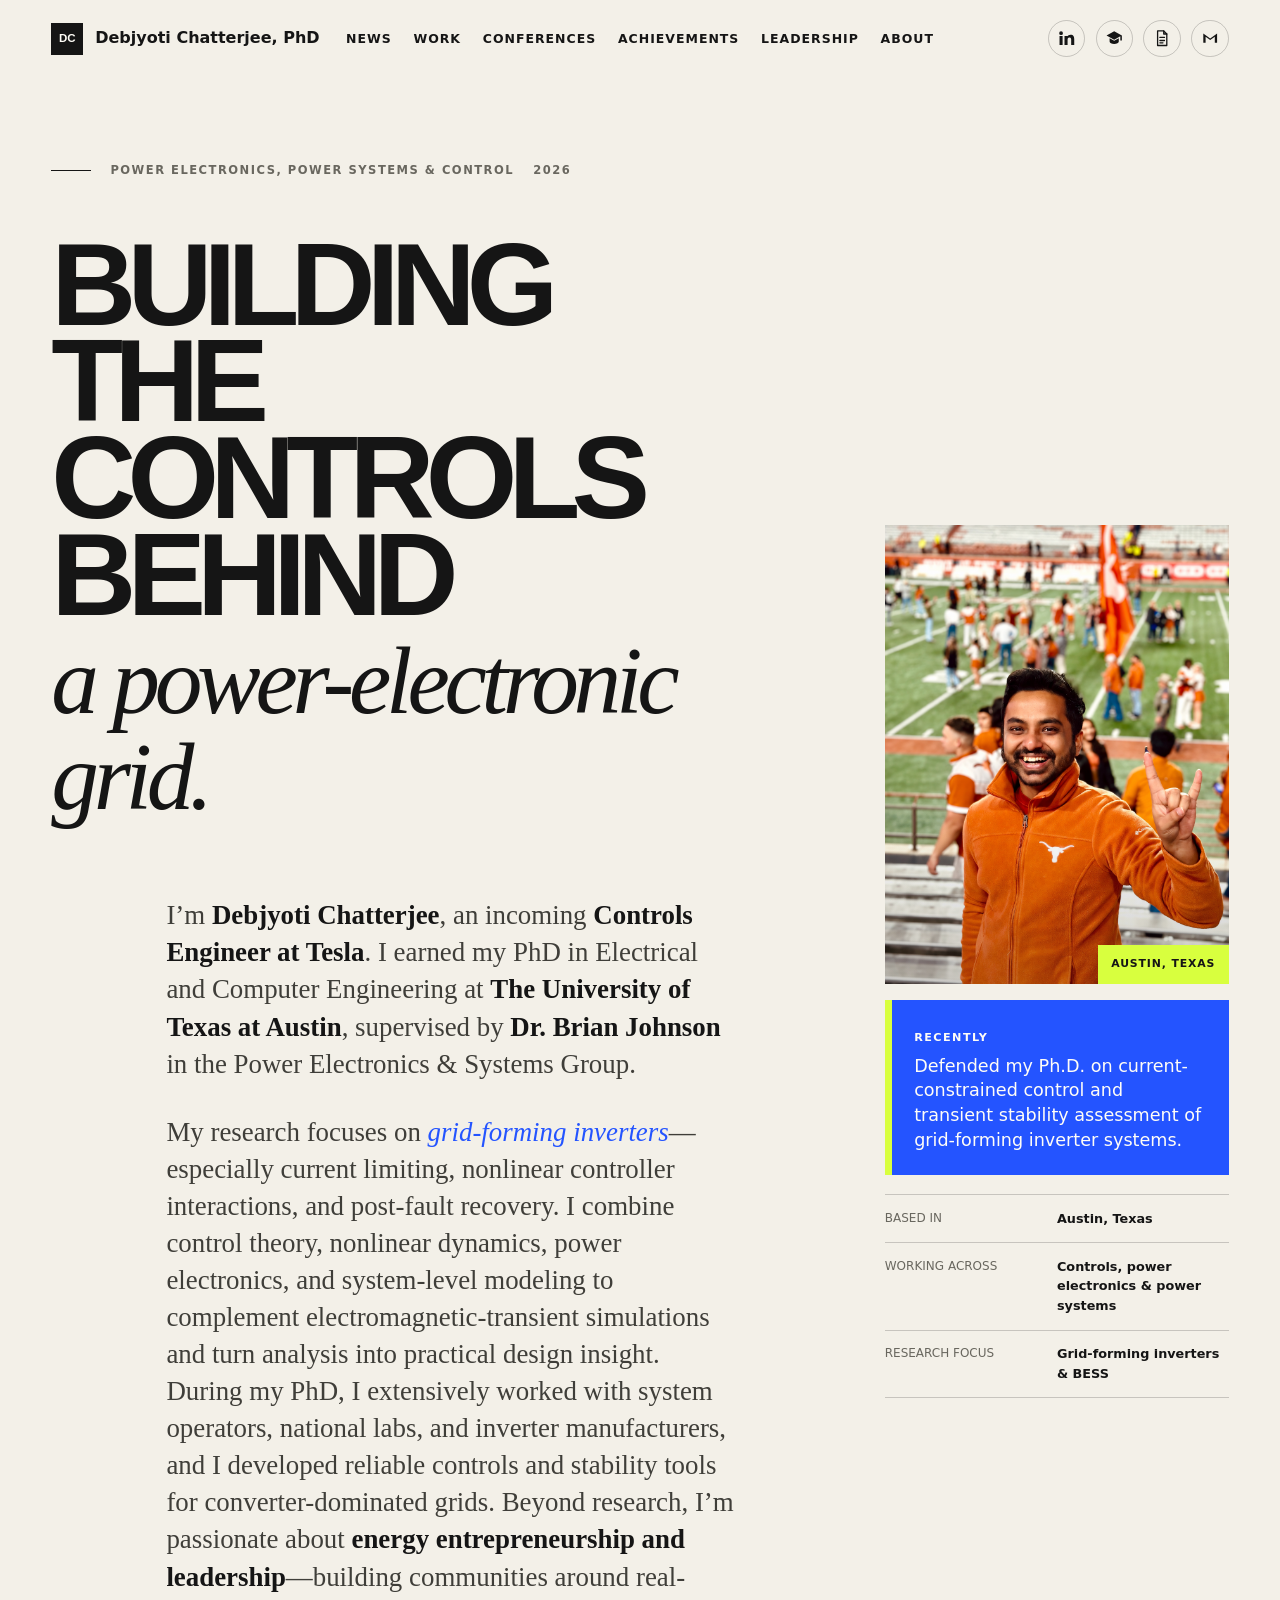
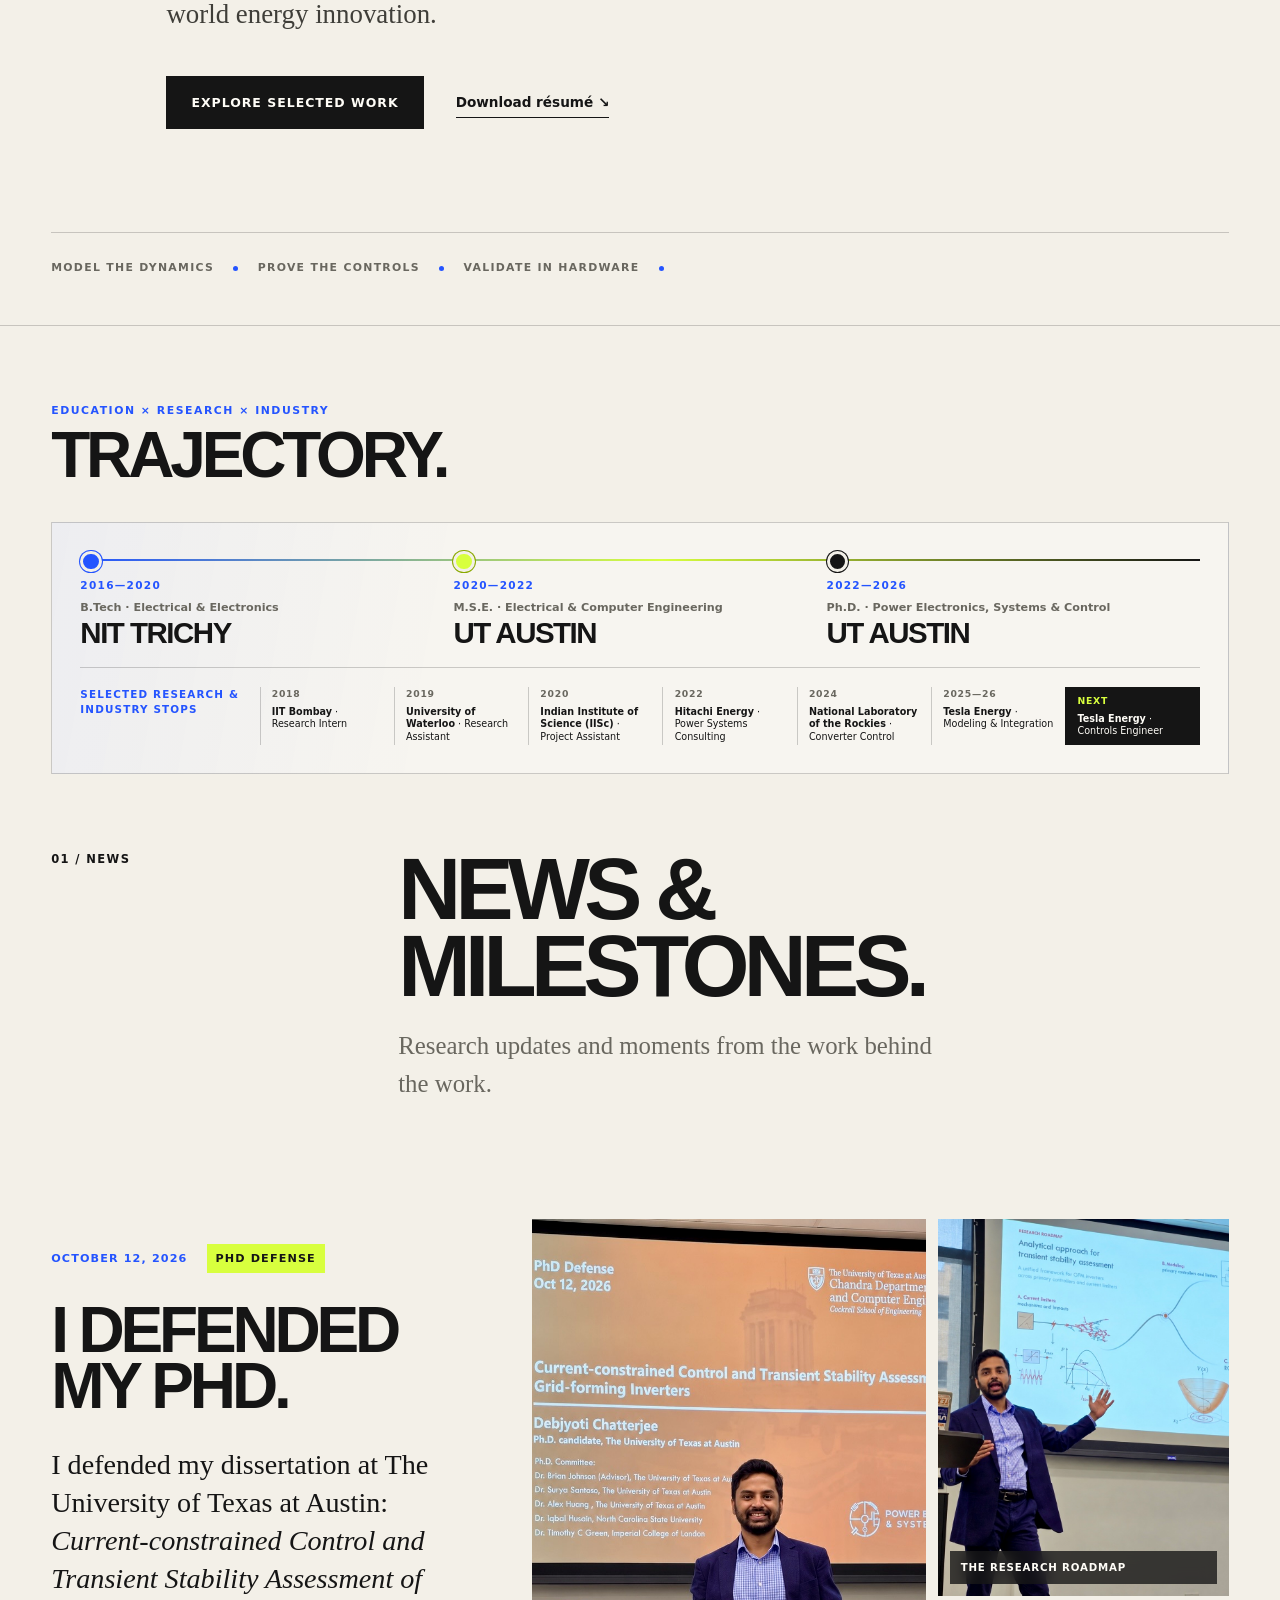
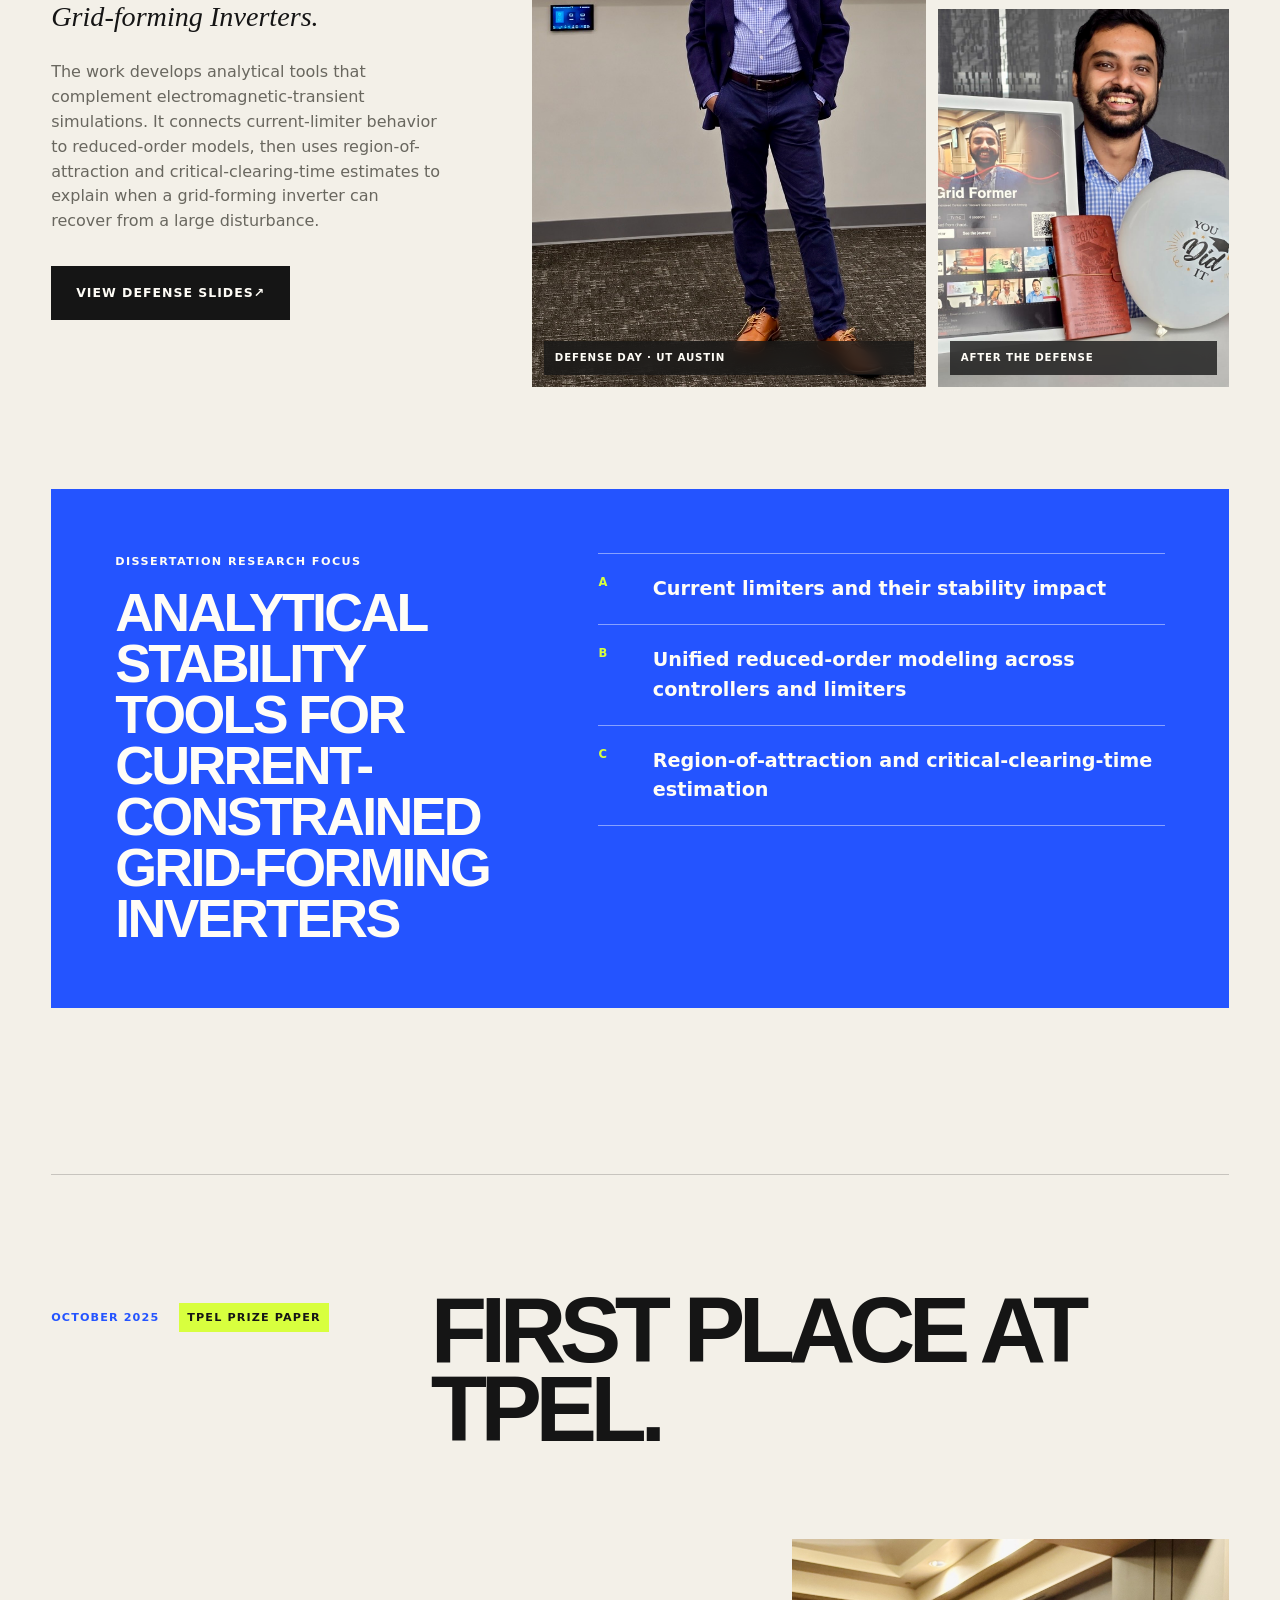
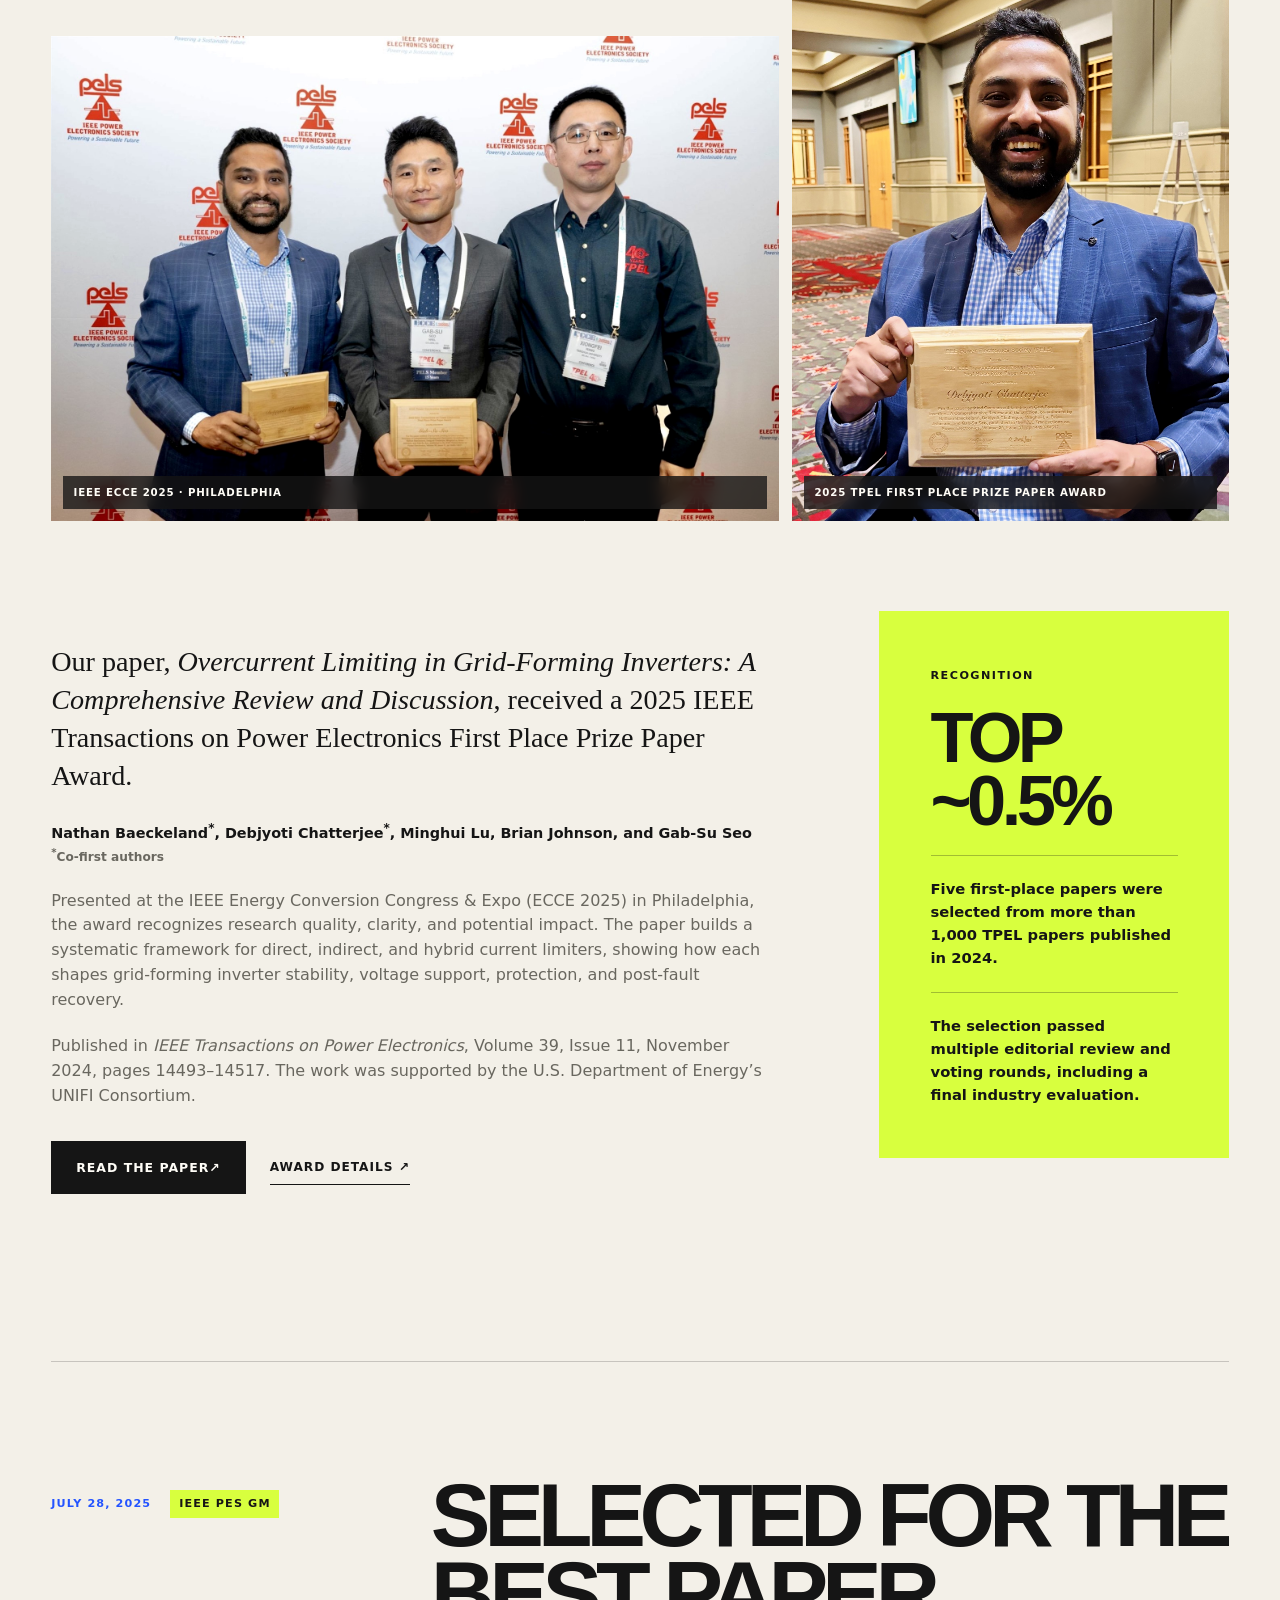
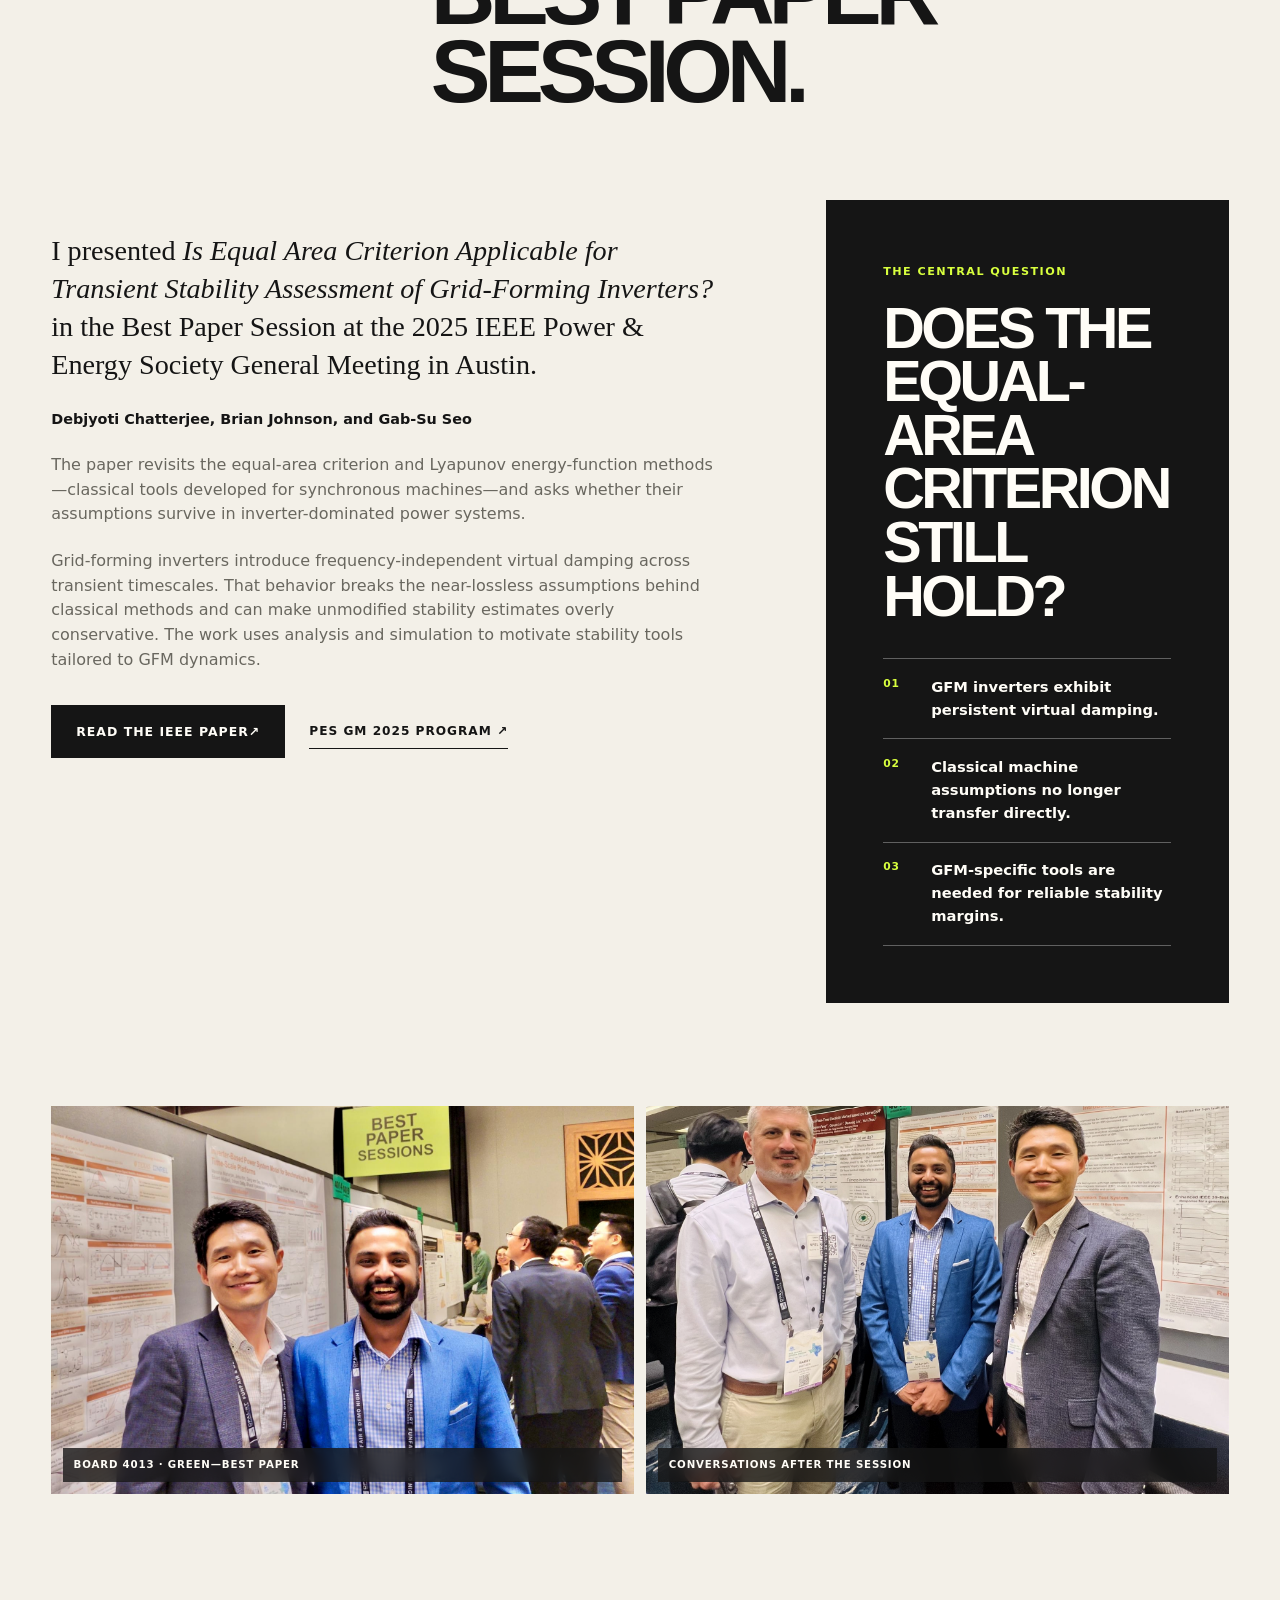
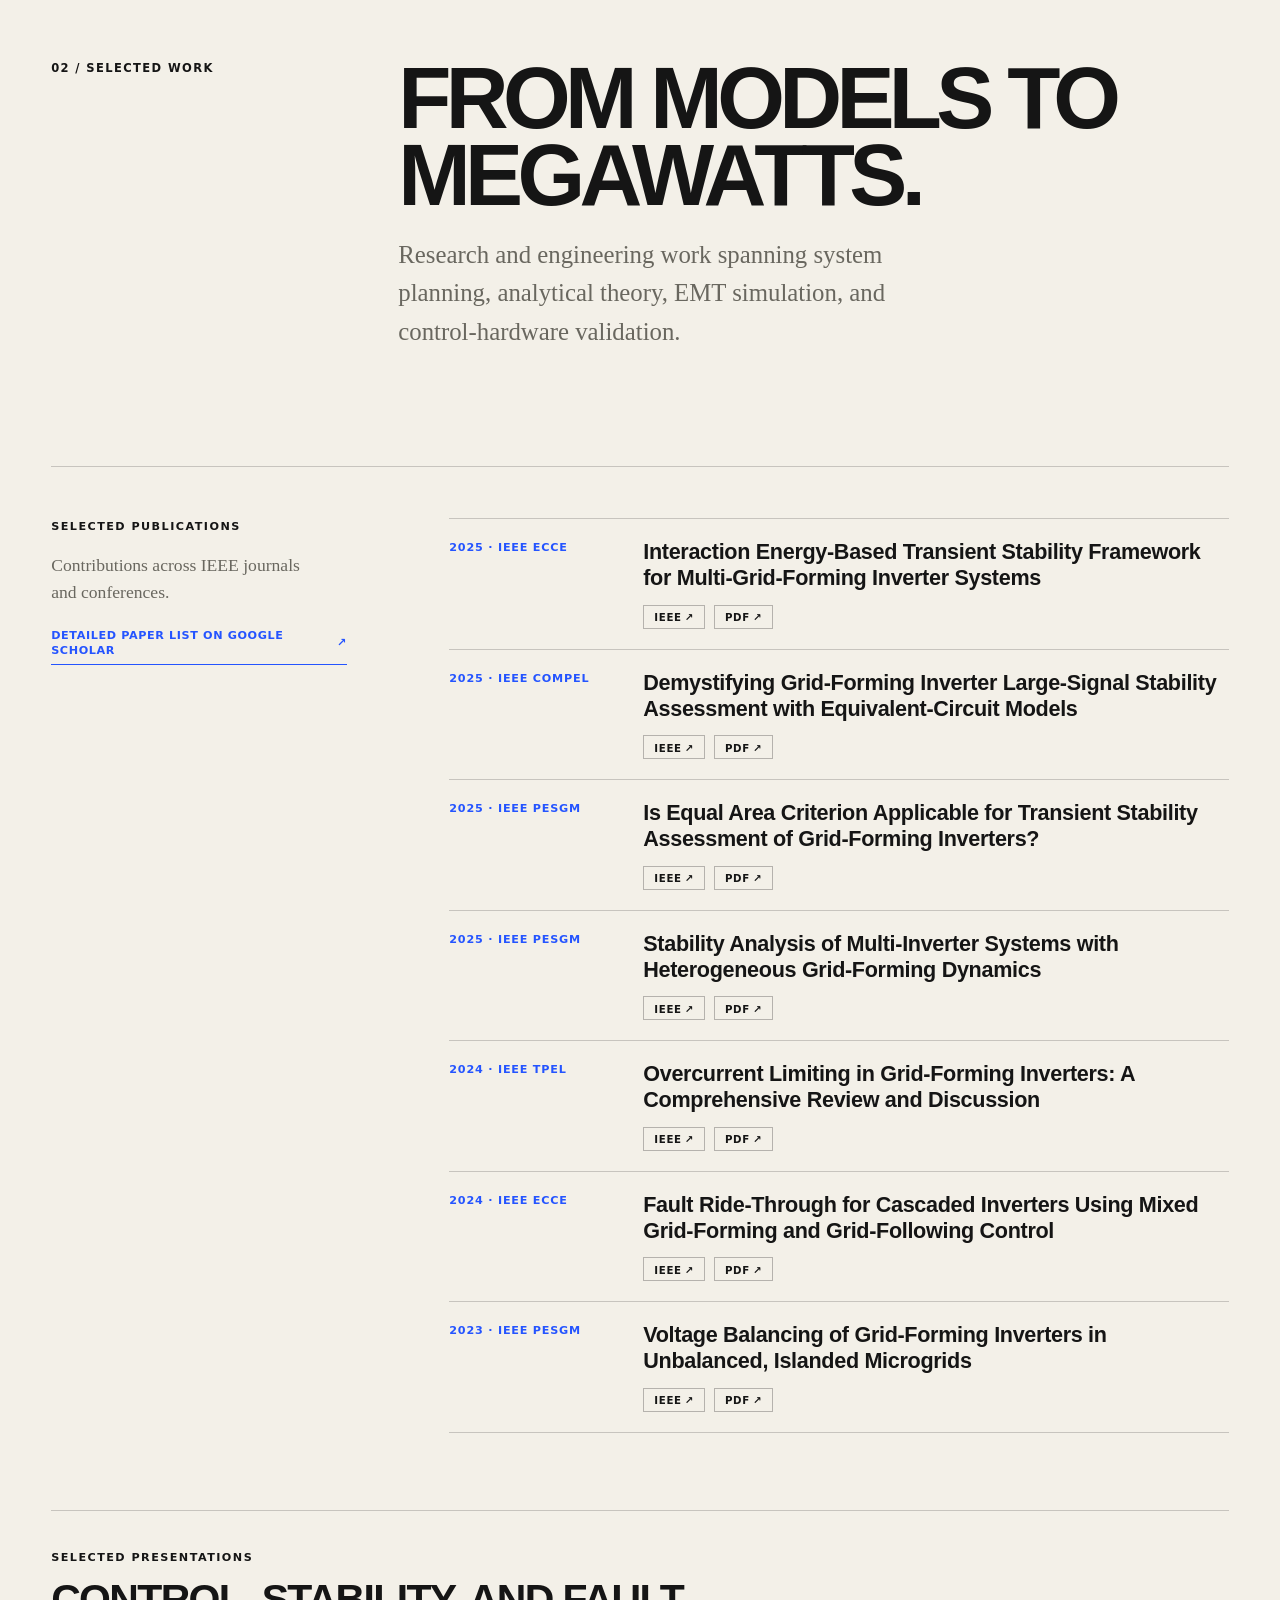
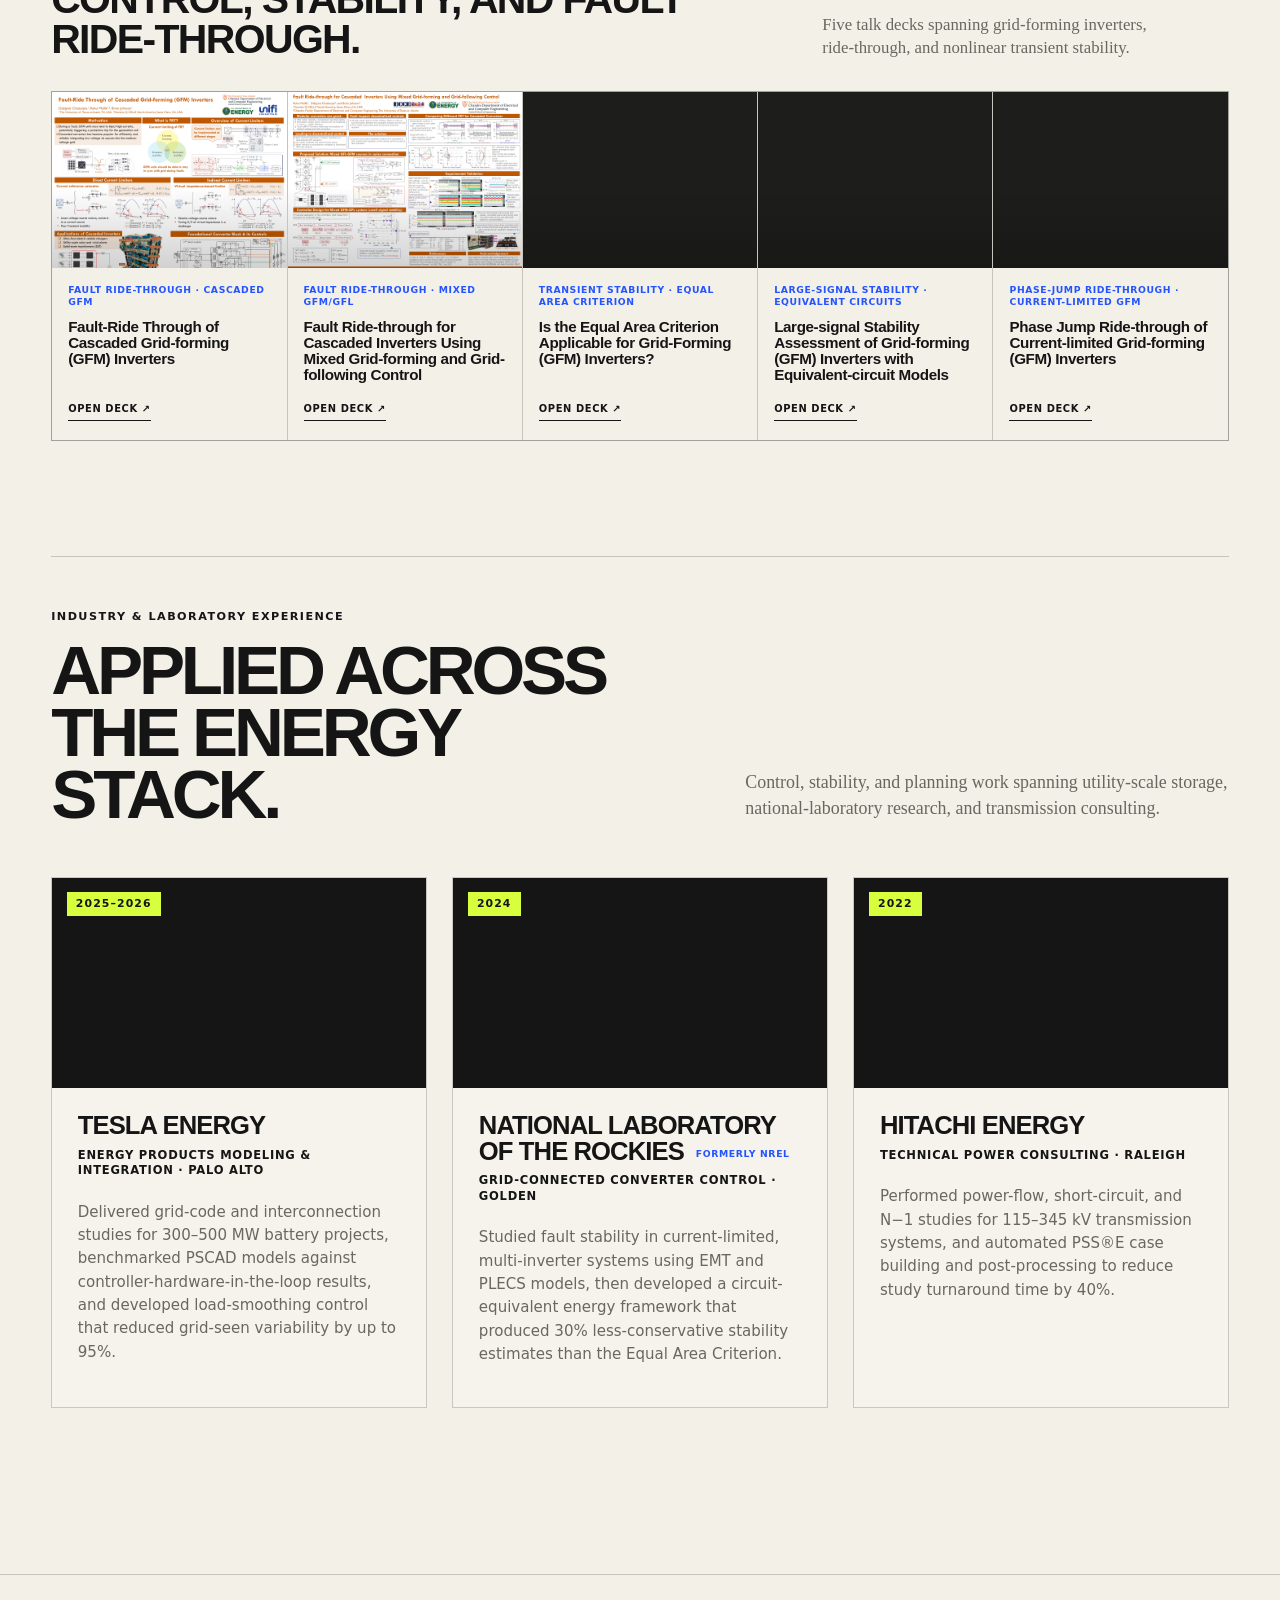
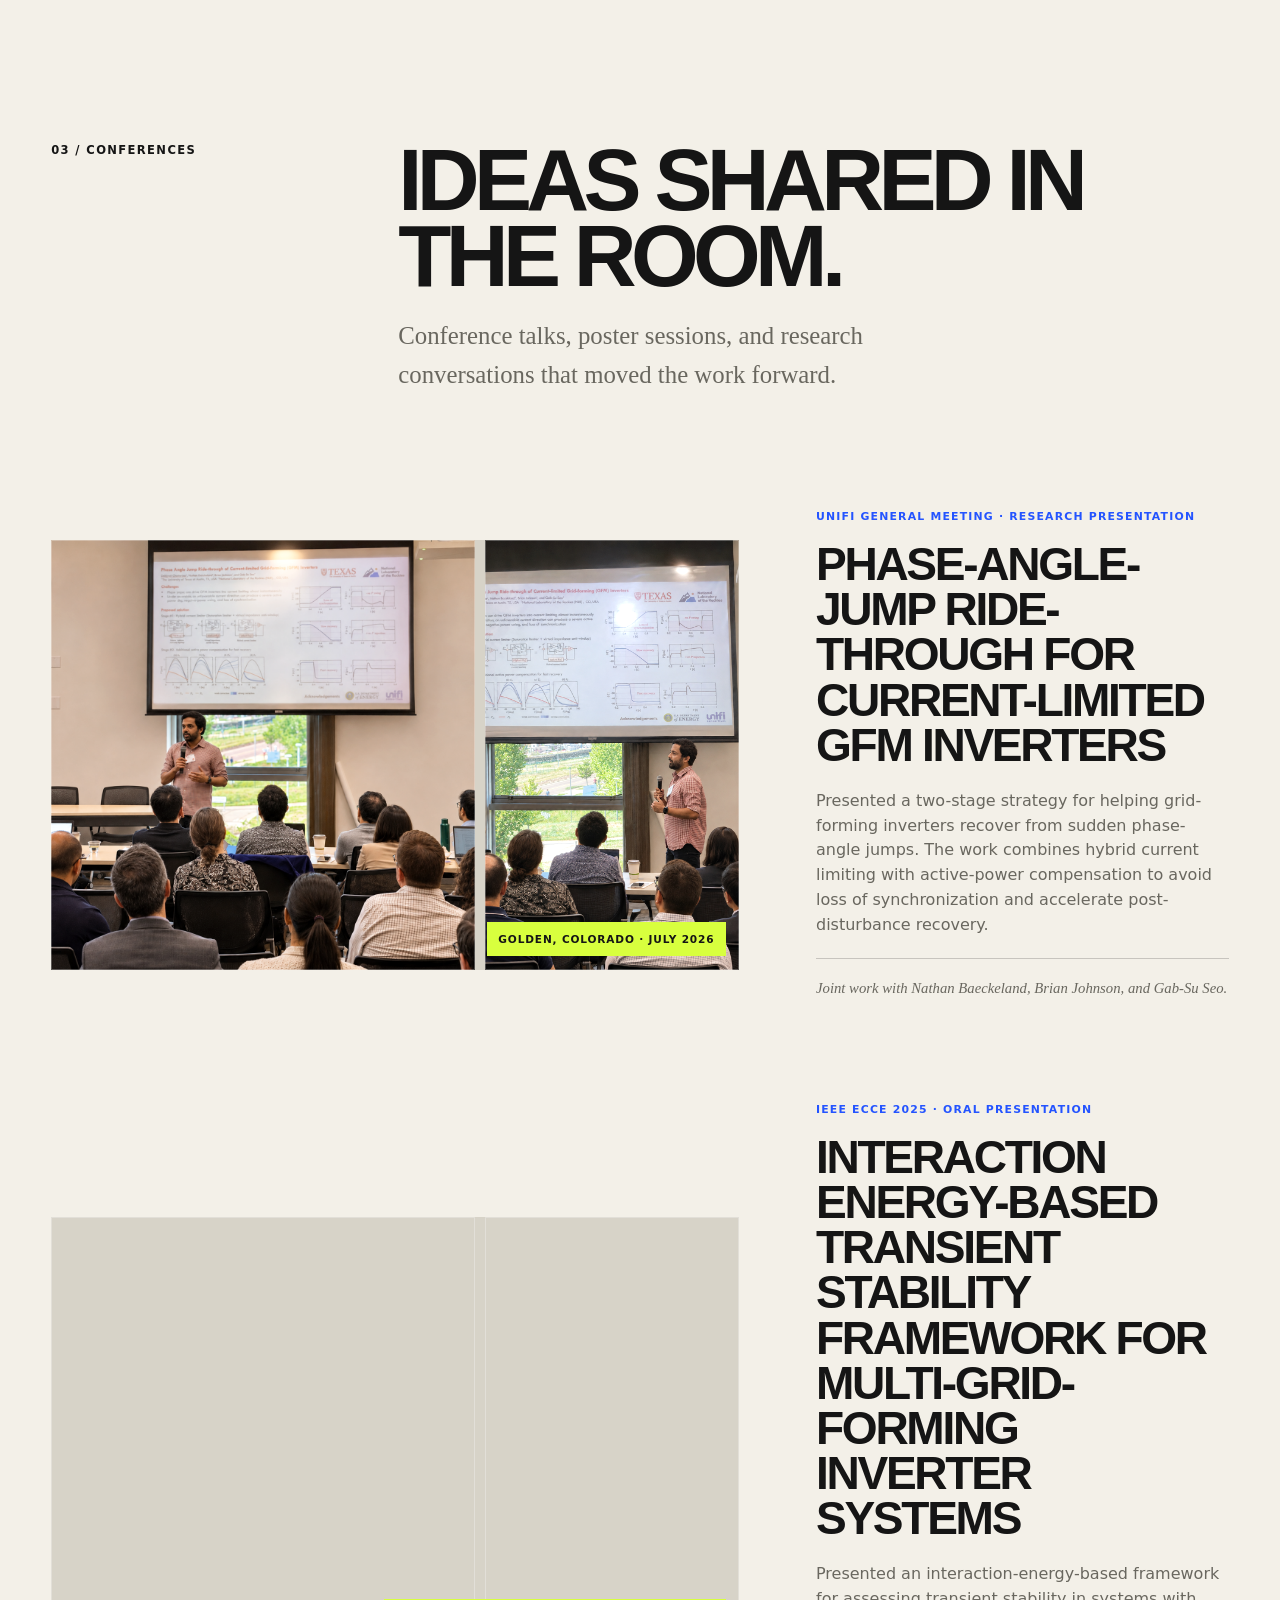
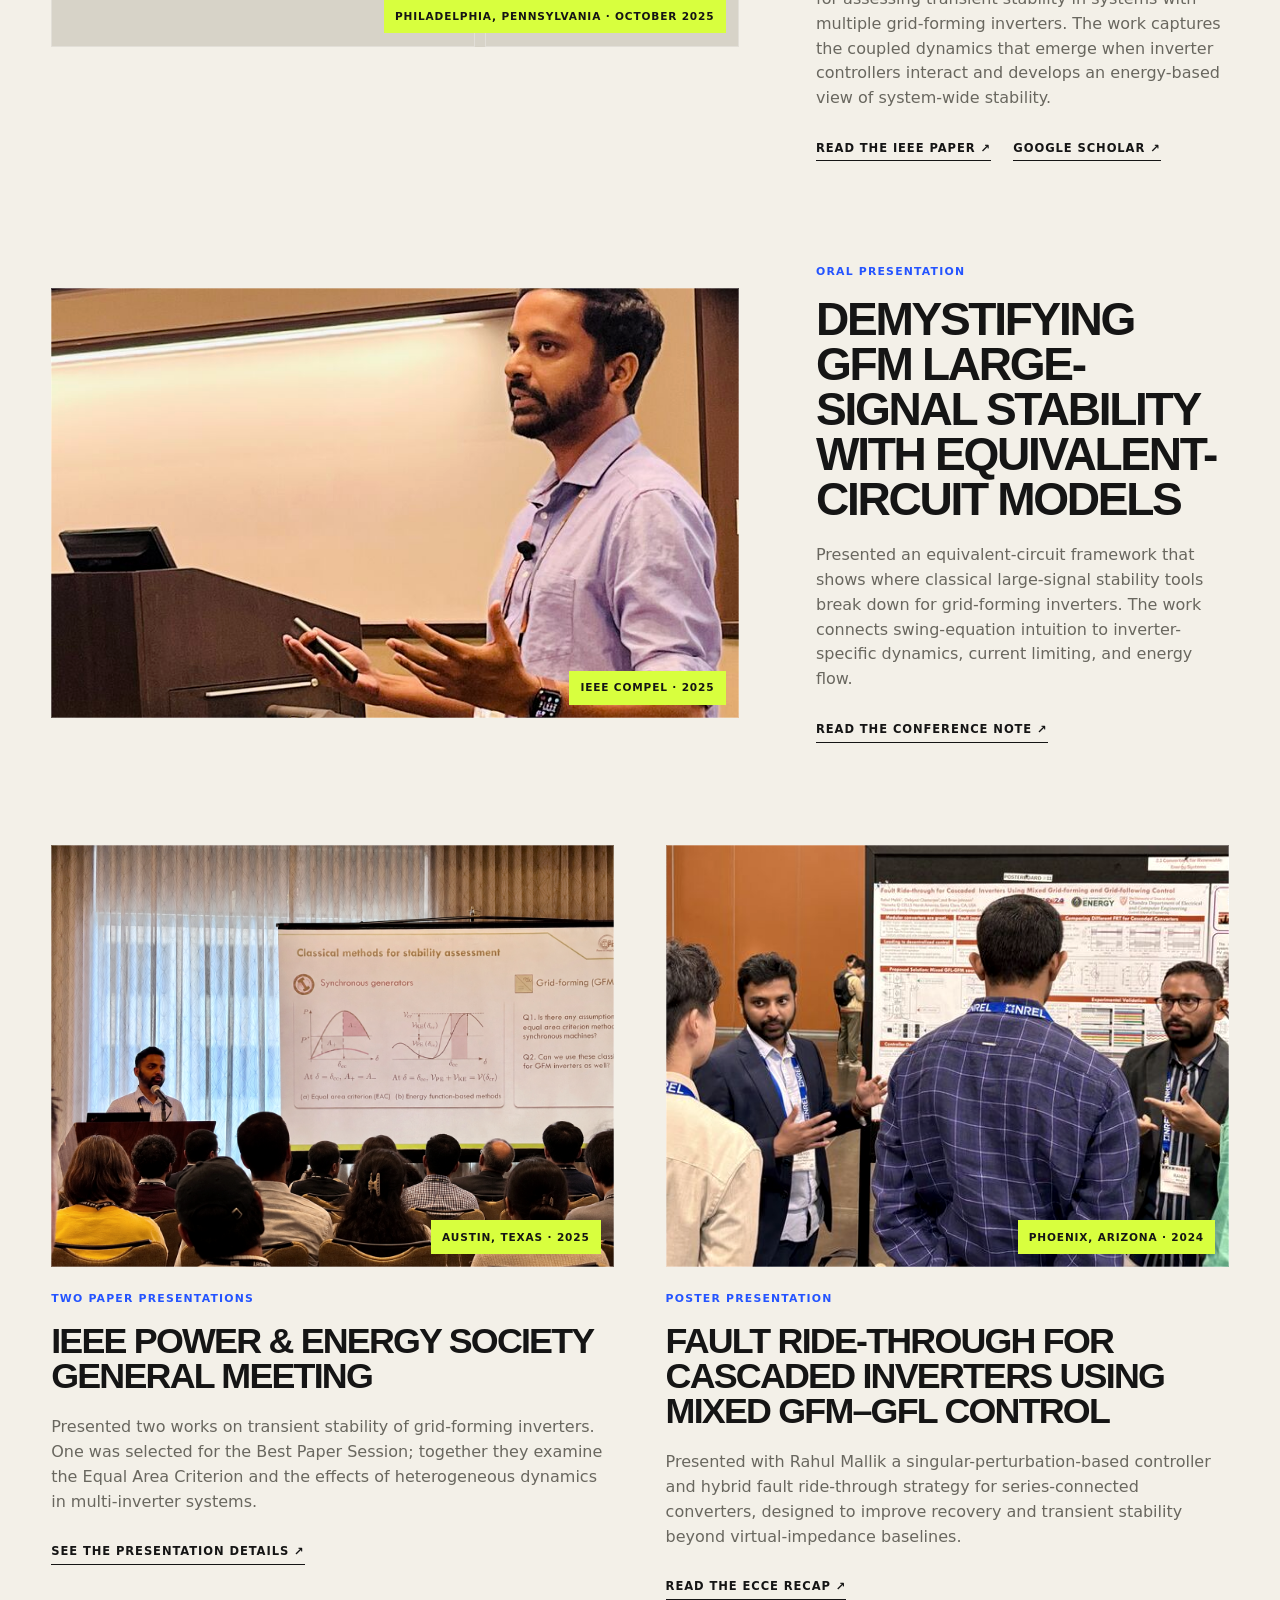
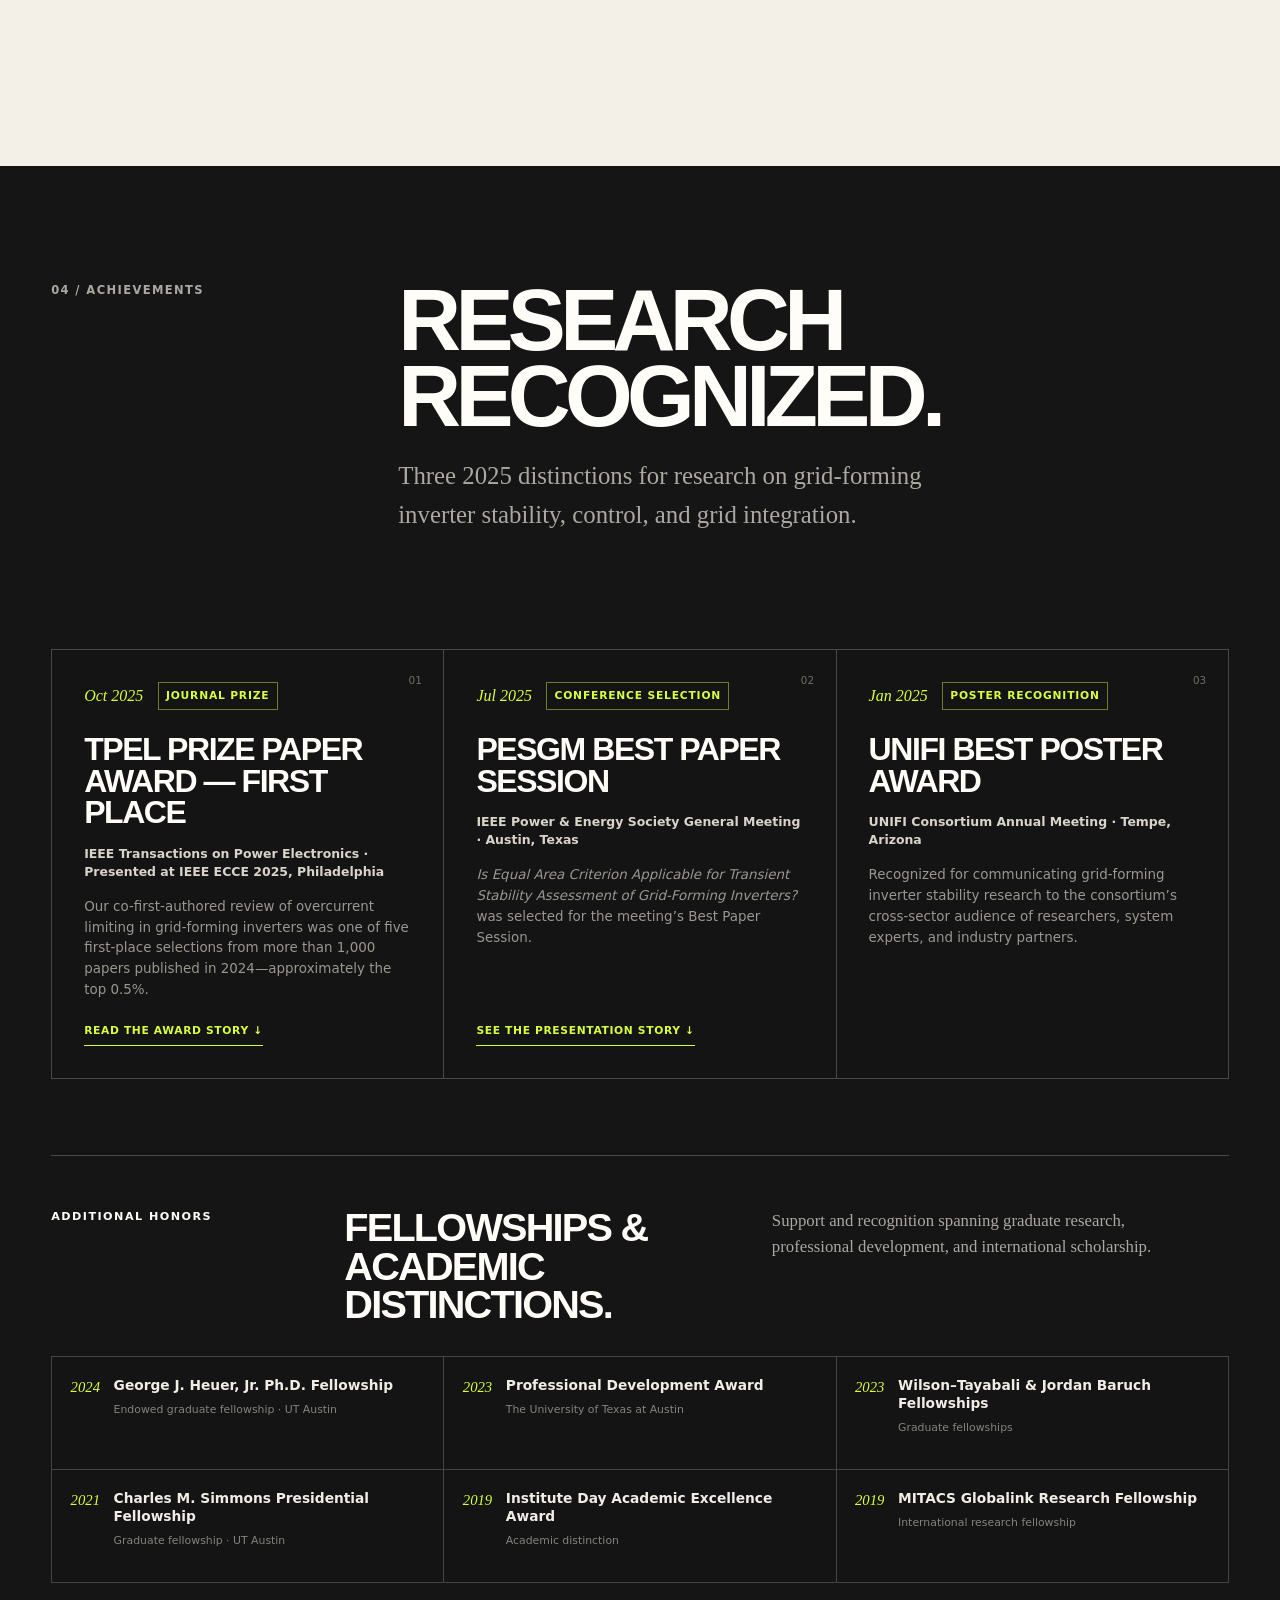
==== commit 95f9b415: "Add selected presentation gallery" ====
--- a/index.html
+++ b/index.html
@@ -1,811 +1,878 @@
-<!doctype html>
-<html lang="en">
-  <head>
-    <meta charset="UTF-8" />
-    <meta name="viewport" content="width=device-width, initial-scale=1" />
-    <meta
-      name="description"
-      content="Debjyoti Chatterjee is an incoming Controls Engineer at Tesla and a power electronics, power systems, and control researcher working on grid-forming inverters, energy storage, and converter-dominated grids."
-    />
-    <meta name="theme-color" content="#f3f0e8" />
-    <meta property="og:type" content="website" />
-    <meta property="og:title" content="Debjyoti Chatterjee — Power Electronics, Power Systems & Control" />
-    <meta
-      property="og:description"
-      content="Grid-forming inverter controls, energy storage, and stability research for a power-electronic grid."
-    />
-    <title>Debjyoti Chatterjee — Power Electronics, Power Systems & Control</title>
-    <link rel="stylesheet" href="styles.css?v=20261105-tesla-branding" />
-    <script>
-      document.documentElement.classList.add("js");
-    </script>
-  </head>
-  <body>
-    <a class="skip-link" href="#main">Skip to content</a>
-
-    <header class="site-header" data-header>
-      <a class="identity" href="#top" aria-label="Return to the top">
-        <span class="identity__mark" aria-hidden="true">DC</span>
-        <span class="identity__name">Debjyoti Chatterjee, PhD</span>
-      </a>
-
-      <nav class="site-nav" aria-label="Primary navigation">
-        <a href="#news">News</a>
-        <a href="#work">Work</a>
-        <a href="#conferences">Conferences</a>
-        <a href="#achievements">Achievements</a>
-        <a href="#leadership">Leadership</a>
-        <a href="#about">About</a>
-      </nav>
-
-      <nav class="profile-links" aria-label="Profile and contact links">
-        <a href="https://www.linkedin.com/in/cdebjyoti/" target="_blank" rel="noreferrer" aria-label="LinkedIn" title="LinkedIn">
-          <svg viewBox="0 0 24 24" aria-hidden="true"><path d="M5.3 7.9A2.4 2.4 0 1 0 5.3 3a2.4 2.4 0 0 0 0 4.9ZM3.3 21h4V9.2h-4V21Zm6.5 0h4v-6.6c0-1.7.3-3.4 2.5-3.4 2.2 0 2.2 2 2.2 3.5V21h4v-7.3c0-3.6-.8-6.3-4.9-6.3-2 0-3.3 1.1-3.9 2.1h-.1V9.2H9.8V21Z"/></svg>
-        </a>
-        <a href="https://scholar.google.co.in/citations?user=AfHyV8oAAAAJ&amp;hl=en" target="_blank" rel="noreferrer" aria-label="Google Scholar" title="Google Scholar">
-          <svg viewBox="0 0 24 24" aria-hidden="true"><path d="m12 3-10 5.5L12 14l8-4.4V15h2V8.5L12 3Z"/><path d="M6 12v4.2c0 1.5 2.7 3.3 6 3.3s6-1.8 6-3.3V12l-6 3.3L6 12Z"/></svg>
-        </a>
-        <a href="resume.pdf" aria-label="Résumé" title="Résumé">
-          <svg viewBox="0 0 24 24" aria-hidden="true"><path d="M6 2.5h8l4 4V21.5H6v-19Z"/><path d="M14 2.5v4h4M9 11h6M9 15h6M9 18h4"/></svg>
-        </a>
-        <a href="mailto:debjyotichatterjee@utexas.edu" aria-label="Gmail" title="Gmail">
-          <svg viewBox="0 0 24 24" aria-hidden="true"><path d="M3 6v12h3v-8l6 4.5 6-4.5v8h3V6l-9 6.5L3 6Z"/></svg>
-        </a>
-      </nav>
-
-      <nav class="mobile-section-nav" aria-label="Mobile section navigation">
-        <a href="#news">News</a>
-        <a href="#work">Work</a>
-        <a href="#conferences">Conferences</a>
-        <a href="#achievements">Achievements</a>
-        <a href="#leadership">Leadership</a>
-        <a href="#about">About</a>
-      </nav>
-    </header>
-
-    <main id="main">
-      <section class="hero section-shell" id="top" aria-labelledby="hero-title">
-        <div class="hero__intro reveal">
-          <p class="eyebrow"><span>Power electronics, power systems &amp; control</span><span>2026</span></p>
-          <h1 id="hero-title">
-            Building the controls behind
-            <em>a power-electronic grid.</em>
-          </h1>
-          <div class="hero__lede">
-            <p>
-              I’m <strong>Debjyoti Chatterjee</strong>, an incoming <strong>Controls Engineer at Tesla</strong>. I earned my
-              PhD in Electrical and Computer Engineering at <strong>The University of Texas at Austin</strong>, supervised by
-              <a href="https://johnsonlab.ece.utexas.edu/" target="_blank" rel="noreferrer"><strong>Dr. Brian Johnson</strong></a>
-              in the Power Electronics &amp; Systems Group.
-            </p>
-            <p>
-              My research focuses on <strong><em>grid-forming inverters</em></strong>—especially current limiting, nonlinear controller
-              interactions, and post-fault recovery. I combine control theory, nonlinear dynamics, power electronics,
-              and system-level modeling to complement electromagnetic-transient simulations and turn analysis into
-              practical design insight. During my PhD, I extensively worked with system operators, national labs, and
-              inverter manufacturers, and I developed reliable controls and stability tools for converter-dominated grids.
-              Beyond research, I’m passionate about <strong>energy entrepreneurship and
-              leadership</strong>—building communities around real-world energy innovation.
-            </p>
-          </div>
-          <div class="hero__actions">
-            <a class="button button--dark" href="#work">Explore selected work</a>
-            <a class="text-link" href="resume.pdf">Download résumé <span aria-hidden="true">↘</span></a>
-          </div>
-        </div>
-
-        <aside class="hero__aside reveal" aria-label="Current focus">
-          <figure class="hero-photo">
-            <img
-              src="assets/hero-stadium.png"
-              alt="Debjyoti Chatterjee at Darrell K Royal–Texas Memorial Stadium wearing Texas Longhorns colors"
-              width="1086"
-              height="1448"
-              fetchpriority="high"
-              decoding="async"
-            />
-            <figcaption>Austin, Texas</figcaption>
-          </figure>
-          <div class="hero__aside-details">
-            <div class="signal-card signal-card--compact">
-              <div class="signal-card__content">
-                <p class="label">Recently</p>
-                <p>Defended my Ph.D. on current-constrained control and transient stability assessment of grid-forming inverter systems.</p>
-              </div>
-            </div>
-            <dl class="quick-facts">
-              <div>
-                <dt>Based in</dt>
-                <dd>Austin, Texas</dd>
-              </div>
-              <div>
-                <dt>Working across</dt>
-                <dd>Controls, power electronics &amp; power systems</dd>
-              </div>
-              <div>
-                <dt>Research focus</dt>
-                <dd>Grid-forming inverters &amp; BESS</dd>
-              </div>
-            </dl>
-          </div>
-        </aside>
-
-        <div class="hero__ticker" aria-hidden="true">
-          <span>Model the dynamics</span><i></i>
-          <span>Prove the controls</span><i></i>
-          <span>Validate in hardware</span><i></i>
-        </div>
-      </section>
-
-      <section class="journey section-shell" id="journey" aria-labelledby="journey-title">
-        <div class="journey__heading reveal">
-          <div>
-            <p class="journey__kicker">Education × research × industry</p>
-            <h2 id="journey-title">Trajectory.</h2>
-          </div>
-        </div>
-
-        <div class="journey__ribbon reveal" aria-label="Debjyoti Chatterjee’s education and experience timeline">
-          <ol class="journey__degrees" aria-label="Education">
-            <li>
-              <time datetime="2016/2020">2016—2020</time>
-              <p>B.Tech · Electrical &amp; Electronics</p>
-              <h3>NIT Trichy</h3>
-            </li>
-            <li>
-              <time datetime="2020/2022">2020—2022</time>
-              <p>M.S.E. · Electrical &amp; Computer Engineering</p>
-              <h3>UT Austin</h3>
-            </li>
-            <li>
-              <time datetime="2022/2026">2022—2026</time>
-              <p>Ph.D. · Power Electronics, Systems &amp; Control</p>
-              <h3>UT Austin</h3>
-            </li>
-          </ol>
-
-          <div class="journey__roles">
-            <p>Selected research &amp; industry stops</p>
-            <ul>
-              <li><time datetime="2018">2018</time><span><strong>IIT Bombay</strong> · Research Intern</span></li>
-              <li><time datetime="2019">2019</time><span><strong>University of Waterloo</strong> · Research Assistant</span></li>
-              <li><time datetime="2020">2020</time><span><strong>Indian Institute of Science (IISc)</strong> · Project Assistant</span></li>
-              <li><time datetime="2022">2022</time><span><strong>Hitachi Energy</strong> · Power Systems Consulting</span></li>
-              <li><time datetime="2024">2024</time><span><strong>National Laboratory of the Rockies</strong> · Converter Control</span></li>
-              <li><time datetime="2025/2026">2025—26</time><span><strong>Tesla Energy</strong> · Modeling &amp; Integration</span></li>
-              <li class="journey__role--next"><span>Next</span><span><strong>Tesla Energy</strong> · Controls Engineer</span></li>
-            </ul>
-          </div>
-        </div>
-      </section>
-
-      <section class="news section-shell" id="news" aria-labelledby="news-title">
-        <div class="section-heading reveal">
-          <p class="section-number">01 / News</p>
-          <div>
-            <h2 id="news-title">News &amp; milestones.</h2>
-            <p>Research updates and moments from the work behind the work.</p>
-          </div>
-        </div>
-
-        <article class="news-feature">
-          <div class="news-feature__story reveal">
-            <p class="news-feature__date">
-              <time datetime="2026-10-12">October 12, 2026</time>
-              <span>PhD defense</span>
-            </p>
-            <h3>I defended my PhD.</h3>
-            <p class="news-feature__lede">
-              I defended my dissertation at The University of Texas at Austin:
-              <cite>Current-constrained Control and Transient Stability Assessment of Grid-forming Inverters.</cite>
-            </p>
-            <p>
-              The work develops analytical tools that complement electromagnetic-transient simulations. It connects
-              current-limiter behavior to reduced-order models, then uses region-of-attraction and critical-clearing-time
-              estimates to explain when a grid-forming inverter can recover from a large disturbance.
-            </p>
-            <a class="button button--dark" href="https://docs.google.com/presentation/d/1Pt07n2BbGu-lG9Pc813ao8_J3WdAIBca/edit?usp=sharing&amp;ouid=103705869760535921870&amp;rtpof=true&amp;sd=true" target="_blank" rel="noreferrer">
-              View defense slides <span aria-hidden="true">↗</span>
-            </a>
-          </div>
-
-          <div class="news-gallery reveal" aria-label="Photos from the PhD defense">
-            <figure class="news-gallery__item news-gallery__item--portrait">
-              <img src="assets/news/phd-defense-portrait.jpg" alt="Debjyoti Chatterjee standing in front of the title slide for his PhD defense" loading="lazy" decoding="async" />
-              <figcaption>Defense day · UT Austin</figcaption>
-            </figure>
-            <figure class="news-gallery__item news-gallery__item--roadmap">
-              <img src="assets/news/phd-defense-roadmap.jpg" alt="Debjyoti Chatterjee presenting the analytical transient-stability research roadmap" loading="lazy" decoding="async" />
-              <figcaption>The research roadmap</figcaption>
-            </figure>
-            <figure class="news-gallery__item news-gallery__item--celebration">
-              <img src="assets/news/phd-defense-celebration.jpg" alt="Debjyoti Chatterjee celebrating after his PhD defense with a Grid Former poster" loading="lazy" decoding="async" />
-              <figcaption>After the defense</figcaption>
-            </figure>
-          </div>
-        </article>
-
-        <div class="news-research-note reveal" aria-label="Dissertation research focus">
-          <div>
-            <p class="label">Dissertation research focus</p>
-            <h3>Analytical stability tools for current-constrained grid-forming inverters</h3>
-          </div>
-          <ol>
-            <li><span>A</span>Current limiters and their stability impact</li>
-            <li><span>B</span>Unified reduced-order modeling across controllers and limiters</li>
-            <li><span>C</span>Region-of-attraction and critical-clearing-time estimation</li>
-          </ol>
-        </div>
-
-        <article class="news-award" aria-labelledby="tpel-award-title">
-          <header class="news-award__header reveal">
-            <p class="news-feature__date">
-              <time datetime="2025-10">October 2025</time>
-              <span>TPEL Prize Paper</span>
-            </p>
-            <h3 id="tpel-award-title">First place at TPEL.</h3>
-          </header>
-
-          <div class="news-award__gallery reveal" aria-label="Photos from the TPEL Prize Paper Award at IEEE ECCE 2025">
-            <figure class="news-award__photo news-award__photo--group">
-              <img src="assets/news/tpel-prize-paper-group.jpg" alt="Debjyoti Chatterjee, Gab-Su Seo, and an IEEE TPEL representative holding prize paper awards at IEEE ECCE 2025" loading="lazy" decoding="async" />
-              <figcaption>IEEE ECCE 2025 · Philadelphia</figcaption>
-            </figure>
-            <figure class="news-award__photo news-award__photo--award">
-              <img src="assets/news/tpel-prize-paper-award.jpg" alt="Debjyoti Chatterjee holding the 2025 IEEE Transactions on Power Electronics First Place Prize Paper Award" loading="lazy" decoding="async" />
-              <figcaption>2025 TPEL First Place Prize Paper Award</figcaption>
-            </figure>
-          </div>
-
-          <div class="news-award__body reveal">
-            <div class="news-award__copy">
-              <p class="news-feature__lede">
-                Our paper, <cite>Overcurrent Limiting in Grid-Forming Inverters: A Comprehensive Review and Discussion</cite>,
-                received a 2025 IEEE Transactions on Power Electronics First Place Prize Paper Award.
-              </p>
-              <p class="news-award__authors">
-                Nathan Baeckeland<sup>*</sup>, Debjyoti Chatterjee<sup>*</sup>, Minghui Lu, Brian Johnson, and Gab-Su Seo
-                <span><sup>*</sup>Co-first authors</span>
-              </p>
-              <p>
-                Presented at the IEEE Energy Conversion Congress &amp; Expo (ECCE 2025) in Philadelphia, the award recognizes
-                research quality, clarity, and potential impact. The paper builds a systematic framework for direct, indirect,
-                and hybrid current limiters, showing how each shapes grid-forming inverter stability, voltage support, protection,
-                and post-fault recovery.
-              </p>
-              <p>
-                Published in <cite>IEEE Transactions on Power Electronics</cite>, Volume 39, Issue 11, November 2024,
-                pages 14493–14517. The work was supported by the U.S. Department of Energy’s UNIFI Consortium.
-              </p>
-              <div class="news-award__links">
-                <a class="button button--dark" href="https://ieeexplore.ieee.org/document/10603443/" target="_blank" rel="noreferrer">
-                  Read the paper <span aria-hidden="true">↗</span>
-                </a>
-                <a class="news-award__text-link" href="https://www.ieee-pels.org/awards/transactions-on-power-electronics-prize-paper-award/" target="_blank" rel="noreferrer">
-                  Award details <span aria-hidden="true">↗</span>
-                </a>
-              </div>
-            </div>
-
-            <aside class="news-award__stat" aria-label="Award selectivity">
-              <span class="label">Recognition</span>
-              <strong>Top ~0.5%</strong>
-              <p>Five first-place papers were selected from more than 1,000 TPEL papers published in 2024.</p>
-              <p>The selection passed multiple editorial review and voting rounds, including a final industry evaluation.</p>
-            </aside>
-          </div>
-        </article>
-
-        <article class="news-pesgm" aria-labelledby="pesgm-best-paper-title">
-          <header class="news-pesgm__header reveal">
-            <p class="news-feature__date">
-              <time datetime="2025-07-28">July 28, 2025</time>
-              <span>IEEE PES GM</span>
-            </p>
-            <h3 id="pesgm-best-paper-title">Selected for the Best Paper Session.</h3>
-          </header>
-
-          <div class="news-pesgm__lead reveal">
-            <div class="news-pesgm__copy">
-              <p class="news-feature__lede">
-                I presented <cite>Is Equal Area Criterion Applicable for Transient Stability Assessment of Grid-Forming Inverters?</cite>
-                in the Best Paper Session at the 2025 IEEE Power &amp; Energy Society General Meeting in Austin.
-              </p>
-              <p class="news-pesgm__authors">Debjyoti Chatterjee, Brian Johnson, and Gab-Su Seo</p>
-              <p>
-                The paper revisits the equal-area criterion and Lyapunov energy-function methods—classical tools developed for
-                synchronous machines—and asks whether their assumptions survive in inverter-dominated power systems.
-              </p>
-              <p>
-                Grid-forming inverters introduce frequency-independent virtual damping across transient timescales. That behavior
-                breaks the near-lossless assumptions behind classical methods and can make unmodified stability estimates overly
-                conservative. The work uses analysis and simulation to motivate stability tools tailored to GFM dynamics.
-              </p>
-              <div class="news-pesgm__links">
-                <a class="button button--dark" href="https://ieeexplore.ieee.org/document/11225302/" target="_blank" rel="noreferrer">
-                  Read the IEEE paper <span aria-hidden="true">↗</span>
-                </a>
-                <a class="news-award__text-link" href="https://pes-gm.org/2025-austin/2025-program/" target="_blank" rel="noreferrer">
-                  PES GM 2025 program <span aria-hidden="true">↗</span>
-                </a>
-              </div>
-            </div>
-
-            <aside class="news-pesgm__question" aria-label="Paper's central research question">
-              <span class="label">The central question</span>
-              <h4>Does the equal-area criterion still hold?</h4>
-              <ul>
-                <li><span>01</span>GFM inverters exhibit persistent virtual damping.</li>
-                <li><span>02</span>Classical machine assumptions no longer transfer directly.</li>
-                <li><span>03</span>GFM-specific tools are needed for reliable stability margins.</li>
-              </ul>
-            </aside>
-          </div>
-
-          <div class="news-pesgm__gallery reveal" aria-label="Photos from the IEEE PES General Meeting 2025 Best Paper Session">
-            <figure class="news-pesgm__photo">
-              <img src="assets/news/pesgm-best-paper-session.jpg" alt="Debjyoti Chatterjee and Gab-Su Seo at the IEEE PES General Meeting Best Paper Sessions" loading="lazy" decoding="async" />
-              <figcaption>Board 4013 · Green—Best Paper</figcaption>
-            </figure>
-            <figure class="news-pesgm__photo">
-              <img src="assets/news/pesgm-best-paper-collaborators.jpg" alt="Debjyoti Chatterjee with research colleagues beside the Best Paper Session posters" loading="lazy" decoding="async" />
-              <figcaption>Conversations after the session</figcaption>
-            </figure>
-          </div>
-        </article>
-      </section>
-
-      <section class="work section-shell" id="work" aria-labelledby="work-title">
-        <div class="section-heading reveal">
-          <p class="section-number">02 / Selected work</p>
-          <div>
-            <h2 id="work-title">From models to megawatts.</h2>
-            <p>Research and engineering work spanning system planning, analytical theory, EMT simulation, and control-hardware validation.</p>
-          </div>
-        </div>
-
-
-        <div class="publications reveal" id="publications">
-          <div class="publications__heading">
-            <p class="label">Selected publications</p>
-            <p>Contributions across IEEE journals and conferences.</p>
-            <a
-              class="publications__scholar"
-              href="https://scholar.google.co.in/citations?user=AfHyV8oAAAAJ&amp;hl=en"
-              target="_blank"
-              rel="noreferrer"
-            >
-              Detailed paper list on Google Scholar <span aria-hidden="true">↗</span>
-            </a>
-          </div>
-          <ol>
-            <li>
-              <span>2025 · IEEE ECCE</span>
-              <div class="publication__content">
-                <strong>Interaction Energy-Based Transient Stability Framework for Multi-Grid-Forming Inverter Systems</strong>
-                <div class="publication__links">
-                  <a href="https://ieeexplore.ieee.org/abstract/document/11260189/" target="_blank" rel="noreferrer">IEEE <span aria-hidden="true">↗</span></a>
-                  <a href="https://ieeexplore.ieee.org/iel8/11259441/11259442/11260189.pdf" target="_blank" rel="noreferrer">PDF <span aria-hidden="true">↗</span></a>
-                </div>
-              </div>
-            </li>
-            <li>
-              <span>2025 · IEEE COMPEL</span>
-              <div class="publication__content">
-                <strong>Demystifying Grid-Forming Inverter Large-Signal Stability Assessment with Equivalent-Circuit Models</strong>
-                <div class="publication__links">
-                  <a href="https://ieeexplore.ieee.org/abstract/document/11121209/" target="_blank" rel="noreferrer">IEEE <span aria-hidden="true">↗</span></a>
-                  <a href="https://ieeexplore.ieee.org/iel8/11121181/11121149/11121209.pdf" target="_blank" rel="noreferrer">PDF <span aria-hidden="true">↗</span></a>
-                </div>
-              </div>
-            </li>
-            <li>
-              <span>2025 · IEEE PESGM</span>
-              <div class="publication__content">
-                <strong>Is Equal Area Criterion Applicable for Transient Stability Assessment of Grid-Forming Inverters?</strong>
-                <div class="publication__links">
-                  <a href="https://ieeexplore.ieee.org/abstract/document/11225302/" target="_blank" rel="noreferrer">IEEE <span aria-hidden="true">↗</span></a>
-                  <a href="https://ieeexplore.ieee.org/iel8/11224957/11224958/11225302.pdf" target="_blank" rel="noreferrer">PDF <span aria-hidden="true">↗</span></a>
-                </div>
-              </div>
-            </li>
-            <li>
-              <span>2025 · IEEE PESGM</span>
-              <div class="publication__content">
-                <strong>Stability Analysis of Multi-Inverter Systems with Heterogeneous Grid-Forming Dynamics</strong>
-                <div class="publication__links">
-                  <a href="https://ieeexplore.ieee.org/abstract/document/11225105/" target="_blank" rel="noreferrer">IEEE <span aria-hidden="true">↗</span></a>
-                  <a href="https://ieeexplore.ieee.org/iel8/11224957/11224958/11225105.pdf" target="_blank" rel="noreferrer">PDF <span aria-hidden="true">↗</span></a>
-                </div>
-              </div>
-            </li>
-            <li>
-              <span>2024 · IEEE TPEL</span>
-              <div class="publication__content">
-                <strong>Overcurrent Limiting in Grid-Forming Inverters: A Comprehensive Review and Discussion</strong>
-                <div class="publication__links">
-                  <a href="https://ieeexplore.ieee.org/abstract/document/10603443/" target="_blank" rel="noreferrer">IEEE <span aria-hidden="true">↗</span></a>
-                  <a href="https://ieeexplore.ieee.org/iel8/63/4359240/10603443.pdf" target="_blank" rel="noreferrer">PDF <span aria-hidden="true">↗</span></a>
-                </div>
-              </div>
-            </li>
-            <li>
-              <span>2024 · IEEE ECCE</span>
-              <div class="publication__content">
-                <strong>Fault Ride-Through for Cascaded Inverters Using Mixed Grid-Forming and Grid-Following Control</strong>
-                <div class="publication__links">
-                  <a href="https://ieeexplore.ieee.org/abstract/document/10860876/" target="_blank" rel="noreferrer">IEEE <span aria-hidden="true">↗</span></a>
-                  <a href="https://ieeexplore.ieee.org/iel8/10860271/10860272/10860876.pdf" target="_blank" rel="noreferrer">PDF <span aria-hidden="true">↗</span></a>
-                </div>
-              </div>
-            </li>
-            <li>
-              <span>2023 · IEEE PESGM</span>
-              <div class="publication__content">
-                <strong>Voltage Balancing of Grid-Forming Inverters in Unbalanced, Islanded Microgrids</strong>
-                <div class="publication__links">
-                  <a href="https://ieeexplore.ieee.org/abstract/document/10253222/" target="_blank" rel="noreferrer">IEEE <span aria-hidden="true">↗</span></a>
-                  <a href="https://ieeexplore.ieee.org/iel7/10252165/10252088/10253222.pdf" target="_blank" rel="noreferrer">PDF <span aria-hidden="true">↗</span></a>
-                </div>
-              </div>
-            </li>
-          </ol>
-        </div>
-
-        <div class="experience reveal" id="experience" aria-labelledby="experience-title">
-          <div class="experience__intro">
-            <div>
-              <p class="label">Industry &amp; laboratory experience</p>
-              <h3 id="experience-title">Applied across the energy stack.</h3>
-            </div>
-            <p class="experience__summary">Control, stability, and planning work spanning utility-scale storage, national-laboratory research, and transmission consulting.</p>
-          </div>
-          <ol>
-            <li>
-              <span>2025–2026</span>
-              <figure class="experience__image experience__image--tesla">
-                <img src="assets/experience/tesla-energy-card.png?v=20261105-branding" alt="Debjyoti Chatterjee beneath the Tesla Energy sign in Palo Alto" loading="lazy" decoding="async" />
-              </figure>
-              <div class="experience__copy">
-                <strong>Tesla Energy</strong>
-                <p class="experience__role">Energy Products Modeling &amp; Integration · Palo Alto</p>
-                <p>Delivered grid-code and interconnection studies for 300–500 MW battery projects, benchmarked PSCAD models against controller-hardware-in-the-loop results, and developed load-smoothing control that reduced grid-seen variability by up to 95%.</p>
-              </div>
-            </li>
-            <li>
-              <span>2024</span>
-              <figure class="experience__image experience__image--rockies">
-                <img src="assets/experience/national-lab-rockies.png" alt="Debjyoti Chatterjee at the National Laboratory of the Rockies campus in Golden, Colorado" loading="lazy" decoding="async" />
-              </figure>
-              <div class="experience__copy">
-                <strong>National Laboratory of the Rockies <small>formerly NREL</small></strong>
-                <p class="experience__role">Grid-Connected Converter Control · Golden</p>
-                <p>Studied fault stability in current-limited, multi-inverter systems using EMT and PLECS models, then developed a circuit-equivalent energy framework that produced 30% less-conservative stability estimates than the Equal Area Criterion.</p>
-              </div>
-            </li>
-            <li>
-              <span>2022</span>
-              <figure class="experience__image">
-                <img src="assets/experience/hitachi-energy.png" alt="Debjyoti Chatterjee during his technical power consulting internship at Hitachi Energy" loading="lazy" decoding="async" />
-              </figure>
-              <div class="experience__copy">
-                <strong>Hitachi Energy</strong>
-                <p class="experience__role">Technical Power Consulting · Raleigh</p>
-                <p>Performed power-flow, short-circuit, and N−1 studies for 115–345 kV transmission systems, and automated PSS®E case building and post-processing to reduce study turnaround time by 40%.</p>
-              </div>
-            </li>
-          </ol>
-        </div>
-      </section>
-
-      <section class="conferences section-shell" id="conferences" aria-labelledby="conferences-title">
-        <div class="section-heading reveal">
-          <p class="section-number">03 / Conferences</p>
-          <div>
-            <h2 id="conferences-title">Ideas shared in the room.</h2>
-            <p>Conference talks, poster sessions, and research conversations that moved the work forward.</p>
-          </div>
-        </div>
-
-        <div class="conference-grid">
-          <article class="conference-card conference-card--wide conference-card--unifi reveal">
-            <div class="conference-card__gallery" role="group" aria-label="Photos from the July 2026 UNIFI General Meeting in Golden, Colorado">
-              <figure>
-                <img src="assets/conferences/unifi-general-meeting-2026-room-enhanced.png" alt="Debjyoti Chatterjee presenting phase-angle-jump ride-through research to the UNIFI General Meeting audience" loading="lazy" decoding="async" />
-              </figure>
-              <figure>
-                <img src="assets/conferences/unifi-general-meeting-2026-talk-enhanced.png" alt="Debjyoti Chatterjee speaking beside results for current-limited grid-forming inverters" loading="lazy" decoding="async" />
-              </figure>
-              <span>Golden, Colorado · July 2026</span>
-            </div>
-            <div class="conference-card__body">
-              <p class="conference-card__kicker">UNIFI General Meeting · Research presentation</p>
-              <h3>Phase-angle-jump ride-through for current-limited GFM inverters</h3>
-              <p>Presented a two-stage strategy for helping grid-forming inverters recover from sudden phase-angle jumps. The work combines hybrid current limiting with active-power compensation to avoid loss of synchronization and accelerate post-disturbance recovery.</p>
-              <p class="conference-card__credit">Joint work with Nathan Baeckeland, Brian Johnson, and Gab-Su Seo.</p>
-            </div>
-          </article>
-
-          <article class="conference-card conference-card--wide conference-card--ecce-2025 reveal">
-            <div class="conference-card__gallery" role="group" aria-label="Photos from Debjyoti Chatterjee's presentation at IEEE ECCE 2025 in Philadelphia">
-              <figure>
-                <img src="assets/conferences/ecce-2025-interaction-energy-talk.png" alt="Debjyoti Chatterjee presenting an interaction-energy-based transient-stability framework at IEEE ECCE 2025" loading="lazy" decoding="async" />
-              </figure>
-              <figure>
-                <img src="assets/conferences/ecce-2025-podium.png" alt="Debjyoti Chatterjee speaking at the IEEE ECCE 2025 podium in Philadelphia" loading="lazy" decoding="async" />
-              </figure>
-              <span>Philadelphia, Pennsylvania · October 2025</span>
-            </div>
-            <div class="conference-card__body">
-              <p class="conference-card__kicker">IEEE ECCE 2025 · Oral presentation</p>
-              <h3>Interaction Energy-Based Transient Stability Framework for Multi-Grid-Forming Inverter Systems</h3>
-              <p>Presented an interaction-energy-based framework for assessing transient stability in systems with multiple grid-forming inverters. The work captures the coupled dynamics that emerge when inverter controllers interact and develops an energy-based view of system-wide stability.</p>
-              <div class="conference-card__links" aria-label="Publication links">
-                <a class="conference-card__link" href="https://ieeexplore.ieee.org/abstract/document/11260189/" target="_blank" rel="noreferrer">Read the IEEE paper <span aria-hidden="true">↗</span></a>
-                <a class="conference-card__link" href="https://scholar.google.co.in/citations?user=AfHyV8oAAAAJ&amp;hl=en" target="_blank" rel="noreferrer">Google Scholar <span aria-hidden="true">↗</span></a>
-              </div>
-            </div>
-          </article>
-
-          <article class="conference-card conference-card--wide reveal">
-            <a class="conference-card__image" href="https://www.linkedin.com/posts/cdebjyoti_unifi-activity-7345881303927439360-OJGw" target="_blank" rel="noreferrer" aria-label="View the COMPEL 2025 post on LinkedIn">
-              <img src="assets/conferences/compel-2025.jpg" alt="Debjyoti Chatterjee presenting at IEEE COMPEL 2025" loading="lazy" decoding="async" />
-              <span>IEEE COMPEL · 2025</span>
-            </a>
-            <div class="conference-card__body">
-              <p class="conference-card__kicker">Oral presentation</p>
-              <h3>Demystifying GFM large-signal stability with equivalent-circuit models</h3>
-              <p>Presented an equivalent-circuit framework that shows where classical large-signal stability tools break down for grid-forming inverters. The work connects swing-equation intuition to inverter-specific dynamics, current limiting, and energy flow.</p>
-              <a class="conference-card__link" href="https://www.linkedin.com/posts/cdebjyoti_unifi-activity-7345881303927439360-OJGw" target="_blank" rel="noreferrer">Read the conference note <span aria-hidden="true">↗</span></a>
-            </div>
-          </article>
-
-          <article class="conference-card reveal">
-            <a class="conference-card__image" href="https://www.linkedin.com/posts/cdebjyoti_pesgm-datacenters-activity-7366256874565881856-efes" target="_blank" rel="noreferrer" aria-label="View the IEEE PESGM 2025 post on LinkedIn">
-              <img src="assets/conferences/pesgm-2025-enhanced.png" alt="Debjyoti Chatterjee presenting a transient stability paper to the audience at IEEE PESGM 2025" loading="lazy" decoding="async" />
-              <span>Austin, Texas · 2025</span>
-            </a>
-            <div class="conference-card__body">
-              <p class="conference-card__kicker">Two paper presentations</p>
-              <h3>IEEE Power &amp; Energy Society General Meeting</h3>
-              <p>Presented two works on transient stability of grid-forming inverters. One was selected for the Best Paper Session; together they examine the Equal Area Criterion and the effects of heterogeneous dynamics in multi-inverter systems.</p>
-              <a class="conference-card__link" href="https://www.linkedin.com/posts/cdebjyoti_pesgm-unifi-unifi-activity-7353074013092433920-gx20" target="_blank" rel="noreferrer">See the presentation details <span aria-hidden="true">↗</span></a>
-            </div>
-          </article>
-
-          <article class="conference-card reveal">
-            <a class="conference-card__image" href="https://www.linkedin.com/posts/cdebjyoti_gfl-gfm-ecce2024-activity-7256330056635953152-hEgT" target="_blank" rel="noreferrer" aria-label="View the IEEE ECCE 2024 post on LinkedIn">
-              <img src="assets/conferences/ecce-2024.jpg" alt="Debjyoti Chatterjee discussing a fault ride-through poster at IEEE ECCE 2024" loading="lazy" decoding="async" />
-              <span>Phoenix, Arizona · 2024</span>
-            </a>
-            <div class="conference-card__body">
-              <p class="conference-card__kicker">Poster presentation</p>
-              <h3>Fault ride-through for cascaded inverters using mixed GFM–GFL control</h3>
-              <p>Presented with Rahul Mallik a singular-perturbation-based controller and hybrid fault ride-through strategy for series-connected converters, designed to improve recovery and transient stability beyond virtual-impedance baselines.</p>
-              <a class="conference-card__link" href="https://www.linkedin.com/posts/cdebjyoti_gfl-gfm-ecce2024-activity-7256330056635953152-hEgT" target="_blank" rel="noreferrer">Read the ECCE recap <span aria-hidden="true">↗</span></a>
-            </div>
-          </article>
-
-        </div>
-      </section>
-
-      <section class="leadership section-shell" id="leadership" aria-labelledby="leadership-title">
-        <div class="section-heading reveal">
-          <p class="section-number">05 / Leadership</p>
-          <div>
-            <h2 id="leadership-title">Building communities around energy.</h2>
-            <p>Leadership across global energy-and-climate networks, UT Austin’s interdisciplinary energy community, and the Texas entrepreneurship ecosystem.</p>
-          </div>
-        </div>
-
-        <div class="leadership-list">
-          <article class="leadership-card leadership-card--openminds reveal">
-            <div class="leadership-card__openminds-photo">
-              <figure>
-                <img src="assets/leadership/openminds-summit-rice-2025.png" alt="Debjyoti Chatterjee with the OpenMinds NextGen cohort at the OpenMinds Summit at Rice University in July 2025" loading="lazy" decoding="async" />
-                <figcaption>OpenMinds Summit · Rice University · July 2025</figcaption>
-              </figure>
-              <span>Inaugural NextGen cohort</span>
-            </div>
-            <div class="leadership-card__body">
-              <p class="leadership-card__meta"><span>OpenMinds</span><span>2024–2025</span></p>
-              <p class="leadership-card__role">NextGen Energy &amp; Climate Leader</p>
-              <h3>More energy and fewer emissions—tackled together.</h3>
-              <p>Selected for OpenMinds’ inaugural NextGen cohort, a cross-disciplinary network that connects emerging leaders with energy and climate experts to act on the “Dual Challenge.” At the OpenMinds Summit at Rice University in July 2025, I joined the cohort for collaborative work across energy, climate, and emerging technology. As part of the Renewables &amp; AI team, I examined how AI-driven demand is reshaping the grid and the renewable capacity it will require.</p>
-              <div class="leadership-card__links">
-                <a href="https://www.openminds203x.org/impact/nextgen" target="_blank" rel="noreferrer">Explore NextGen <span aria-hidden="true">↗</span></a>
-                <a href="https://www.linkedin.com/in/cdebjyoti/" target="_blank" rel="noreferrer">Role on LinkedIn <span aria-hidden="true">↗</span></a>
-              </div>
-            </div>
-          </article>
-
-          <article class="leadership-card leadership-card--lec reveal">
-            <div class="leadership-card__gallery" role="group" aria-label="Longhorn Energy Club events led by Debjyoti Chatterjee in 2024">
-              <figure>
-                <img src="assets/leadership/longhorn-energy-club-president-2024.jpg" alt="Debjyoti Chatterjee speaking at a Longhorn Energy Club event as club president in 2024" loading="lazy" decoding="async" />
-                <figcaption>Longhorn Energy Club · President · 2024</figcaption>
-              </figure>
-              <figure>
-                <img src="assets/leadership/longhorn-energy-club-audience-2024.jpg" alt="Debjyoti Chatterjee addressing the audience at a Longhorn Energy Club event in 2024" loading="lazy" decoding="async" />
-                <figcaption>Leading the Longhorn energy community · UT Austin · 2024</figcaption>
-              </figure>
-              <span>Vice President · 2023 / President · 2024</span>
-            </div>
-            <div class="leadership-card__body">
-              <p class="leadership-card__meta"><span>Longhorn Energy Club</span><span>2023–2024</span></p>
-              <p class="leadership-card__role">Vice President · 2023 &nbsp;—&nbsp; President · 2024</p>
-              <h3>A campus gateway to the Texas energy ecosystem.</h3>
-              <p>Served as Vice President in 2023 and President in 2024, leading UT Austin’s interdisciplinary student community for energy. I connected students across engineering, business, policy, geoscience, and law with professionals and researchers through speaker events, collaborative student programs, and UT Energy Week.</p>
-              <div class="leadership-card__links">
-                <a href="https://www.longhornenergyclub.com/" target="_blank" rel="noreferrer">Visit the club <span aria-hidden="true">↗</span></a>
-                <a href="https://www.linkedin.com/posts/cdebjyoti_energy-oil-gas-activity-7101961416739356672-0SOw" target="_blank" rel="noreferrer">See the event recap <span aria-hidden="true">↗</span></a>
-              </div>
-            </div>
-          </article>
-
-          <article class="leadership-card leadership-card--texe reveal">
-            <div class="leadership-card__body">
-              <p class="leadership-card__meta"><span>TEX-E</span><span>2023–2025</span></p>
-              <p class="leadership-card__role">Energy Innovation Fellow · Conference Director</p>
-              <h3>Turning energy ideas into entrepreneurial action.</h3>
-              <p>Joined the Texas Exchange for Energy &amp; Climate Entrepreneurship as a 2023–24 Energy Innovation Fellow, then directed its inaugural conference in 2025. Hosted at The Ion in Houston, the summit brought students, founders, investors, and industry leaders together for conversations on climate capital, AI in energy, careers, and the path from innovation to deployment.</p>
-              <div class="leadership-card__links">
-                <a href="https://tex-e.org/" target="_blank" rel="noreferrer">Explore TEX-E <span aria-hidden="true">↗</span></a>
-                <a href="https://www.linkedin.com/posts/cdebjyoti_innovation-technology-entrepreneurship-activity-7316146941329870848-VeRJ" target="_blank" rel="noreferrer">View the conference post <span aria-hidden="true">↗</span></a>
-              </div>
-            </div>
-            <div class="leadership-card__gallery leadership-card__gallery--texe" role="group" aria-label="TEX-E leadership moments from 2024 and 2025">
-              <figure class="leadership-card__gallery-feature">
-                <img src="assets/leadership/tex-e-happy-hour-2025.png" alt="Debjyoti Chatterjee with TEX-E director David Pruner and OpenMinds director David Baldwin after the 2025 TEX-E Conference" loading="lazy" decoding="async" />
-                <figcaption>After the inaugural TEX-E Conference · Happy hour with TEX-E director David Pruner and OpenMinds director David Baldwin · 2025</figcaption>
-              </figure>
-              <figure>
-                <img src="assets/leadership/tex-e-mit-2024.jpg" alt="Debjyoti Chatterjee with TEX-E fellows and director David Brown at MIT in 2024" loading="lazy" decoding="async" />
-                <figcaption>TEX-E at MIT · With TEX-E fellows and director David Brown · 2024</figcaption>
-              </figure>
-              <figure>
-                <img src="assets/leadership/tex-e-organizers-2025.jpg" alt="Organizers of the inaugural TEX-E Conference at The Ion in Houston in 2025" loading="lazy" decoding="async" />
-                <figcaption>The inaugural TEX-E Conference organizing team · The Ion, Houston · 2025</figcaption>
-              </figure>
-            </div>
-          </article>
-        </div>
-      </section>
-
-      <section class="achievements section-shell" id="achievements" aria-labelledby="achievements-title">
-        <div class="section-heading section-heading--light reveal">
-          <p class="section-number">04 / Achievements</p>
-          <div>
-            <h2 id="achievements-title">Research recognized.</h2>
-            <p>Three 2025 distinctions for research on grid-forming inverter stability, control, and grid integration.</p>
-          </div>
-        </div>
-
-        <ol class="achievement-list">
-          <li class="achievement reveal">
-            <div class="achievement__topline">
-              <time datetime="2025-10">Oct 2025</time>
-              <span>Journal prize</span>
-            </div>
-            <h3>TPEL Prize Paper Award — First Place</h3>
-            <p class="achievement__venue">IEEE Transactions on Power Electronics · Presented at IEEE ECCE 2025, Philadelphia</p>
-            <p class="achievement__detail">Our co-first-authored review of overcurrent limiting in grid-forming inverters was one of five first-place selections from more than 1,000 papers published in 2024—approximately the top 0.5%.</p>
-            <a class="achievement__link" href="#tpel-award-title">Read the award story <span aria-hidden="true">↓</span></a>
-            <span class="achievement__index" aria-hidden="true">01</span>
-          </li>
-          <li class="achievement reveal">
-            <div class="achievement__topline">
-              <time datetime="2025-07">Jul 2025</time>
-              <span>Conference selection</span>
-            </div>
-            <h3>PESGM Best Paper Session</h3>
-            <p class="achievement__venue">IEEE Power &amp; Energy Society General Meeting · Austin, Texas</p>
-            <p class="achievement__detail"><em>Is Equal Area Criterion Applicable for Transient Stability Assessment of Grid-Forming Inverters?</em> was selected for the meeting’s Best Paper Session.</p>
-            <a class="achievement__link" href="#pesgm-best-paper-title">See the presentation story <span aria-hidden="true">↓</span></a>
-            <span class="achievement__index" aria-hidden="true">02</span>
-          </li>
-          <li class="achievement reveal">
-            <div class="achievement__topline">
-              <time datetime="2025-01">Jan 2025</time>
-              <span>Poster recognition</span>
-            </div>
-            <h3>UNIFI Best Poster Award</h3>
-            <p class="achievement__venue">UNIFI Consortium Annual Meeting · Tempe, Arizona</p>
-            <p class="achievement__detail">Recognized for communicating grid-forming inverter stability research to the consortium’s cross-sector audience of researchers, system experts, and industry partners.</p>
-            <span class="achievement__index" aria-hidden="true">03</span>
-          </li>
-        </ol>
-
-        <div class="honors reveal">
-          <div class="honors__heading">
-            <p class="label">Additional honors</p>
-            <h3>Fellowships &amp; academic distinctions.</h3>
-            <p>Support and recognition spanning graduate research, professional development, and international scholarship.</p>
-          </div>
-          <ul>
-            <li>
-              <span class="honors__year">2024</span>
-              <div><strong>George J. Heuer, Jr. Ph.D. Fellowship</strong><small>Endowed graduate fellowship · UT Austin</small></div>
-            </li>
-            <li>
-              <span class="honors__year">2023</span>
-              <div><strong>Professional Development Award</strong><small>The University of Texas at Austin</small></div>
-            </li>
-            <li>
-              <span class="honors__year">2023</span>
-              <div><strong>Wilson–Tayabali &amp; Jordan Baruch Fellowships</strong><small>Graduate fellowships</small></div>
-            </li>
-            <li>
-              <span class="honors__year">2021</span>
-              <div><strong>Charles M. Simmons Presidential Fellowship</strong><small>Graduate fellowship · UT Austin</small></div>
-            </li>
-            <li>
-              <span class="honors__year">2019</span>
-              <div><strong>Institute Day Academic Excellence Award</strong><small>Academic distinction</small></div>
-            </li>
-            <li>
-              <span class="honors__year">2019</span>
-              <div><strong>MITACS Globalink Research Fellowship</strong><small>International research fellowship</small></div>
-            </li>
-          </ul>
-        </div>
-
-
-      </section>
-
-      <section class="about section-shell" id="about" aria-labelledby="about-title">
-        <div class="section-heading reveal">
-          <p class="section-number">06 / About</p>
-          <div>
-            <h2 id="about-title">Controls grounded in physics.</h2>
-          </div>
-        </div>
-
-        <div class="about__grid">
-          <div class="about__statement reveal">
-            <p>
-              My work sits where control theory, power electronics, and the grid
-              meet. I study the nonlinear behavior of grid-forming inverters under
-              real constraints—especially current limiting—and turn those insights
-              into control strategies that can be tested in simulation and hardware.
-            </p>
-            <p>
-              Alongside research, I contribute to the UNIFI grid-forming-inverter
-              specifications effort, develop open-source educational material, and
-              have reviewed more than 100 papers for IEEE journals and conferences.
-            </p>
-          </div>
-          <div class="capabilities reveal">
-            <p class="label">Capabilities</p>
-            <ul>
-              <li><span>01</span>Grid-forming converter control</li>
-              <li><span>02</span>EMT modeling &amp; CHIL validation</li>
-              <li><span>03</span>Nonlinear stability analysis</li>
-              <li><span>04</span>Power-system interconnection studies</li>
-            </ul>
-          </div>
-        </div>
-      </section>
-
-      <section class="contact section-shell" id="contact" aria-labelledby="contact-title">
-        <p class="section-number reveal">07 / Contact</p>
-        <div class="contact__main reveal">
-          <p>Have an interesting problem?</p>
-          <h2 id="contact-title"><a href="mailto:debjyotichatterjee@utexas.edu">Let’s build a more resilient grid.</a></h2>
-        </div>
-        <div class="contact__footer">
-          <p>© <span data-year></span> Debjyoti Chatterjee</p>
-          <nav aria-label="Social links">
-            <a href="https://www.linkedin.com/in/cdebjyoti/" rel="noreferrer">LinkedIn</a>
-            <a href="https://scholar.google.co.in/citations?user=AfHyV8oAAAAJ&amp;hl=en" rel="noreferrer">Google Scholar</a>
-            <a href="resume.pdf">Résumé</a>
-            <a href="mailto:debjyotichatterjee@utexas.edu">Email</a>
-          </nav>
-          <a href="#top">Back to top ↑</a>
-        </div>
-      </section>
-    </main>
-
-    <script src="script.js"></script>
-  </body>
-</html>
+<!doctype html>
+<html lang="en">
+  <head>
+    <meta charset="UTF-8" />
+    <meta name="viewport" content="width=device-width, initial-scale=1" />
+    <meta
+      name="description"
+      content="Debjyoti Chatterjee is an incoming Controls Engineer at Tesla and a power electronics, power systems, and control researcher working on grid-forming inverters, energy storage, and converter-dominated grids."
+    />
+    <meta name="theme-color" content="#f3f0e8" />
+    <meta property="og:type" content="website" />
+    <meta property="og:title" content="Debjyoti Chatterjee — Power Electronics, Power Systems & Control" />
+    <meta
+      property="og:description"
+      content="Grid-forming inverter controls, energy storage, and stability research for a power-electronic grid."
+    />
+    <title>Debjyoti Chatterjee — Power Electronics, Power Systems & Control</title>
+    <link rel="stylesheet" href="styles.css?v=20261105-tesla-branding" />
+    <script>
+      document.documentElement.classList.add("js");
+    </script>
+  </head>
+  <body>
+    <a class="skip-link" href="#main">Skip to content</a>
+
+    <header class="site-header" data-header>
+      <a class="identity" href="#top" aria-label="Return to the top">
+        <span class="identity__mark" aria-hidden="true">DC</span>
+        <span class="identity__name">Debjyoti Chatterjee, PhD</span>
+      </a>
+
+      <nav class="site-nav" aria-label="Primary navigation">
+        <a href="#news">News</a>
+        <a href="#work">Work</a>
+        <a href="#conferences">Conferences</a>
+        <a href="#achievements">Achievements</a>
+        <a href="#leadership">Leadership</a>
+        <a href="#about">About</a>
+      </nav>
+
+      <nav class="profile-links" aria-label="Profile and contact links">
+        <a href="https://www.linkedin.com/in/cdebjyoti/" target="_blank" rel="noreferrer" aria-label="LinkedIn" title="LinkedIn">
+          <svg viewBox="0 0 24 24" aria-hidden="true"><path d="M5.3 7.9A2.4 2.4 0 1 0 5.3 3a2.4 2.4 0 0 0 0 4.9ZM3.3 21h4V9.2h-4V21Zm6.5 0h4v-6.6c0-1.7.3-3.4 2.5-3.4 2.2 0 2.2 2 2.2 3.5V21h4v-7.3c0-3.6-.8-6.3-4.9-6.3-2 0-3.3 1.1-3.9 2.1h-.1V9.2H9.8V21Z"/></svg>
+        </a>
+        <a href="https://scholar.google.co.in/citations?user=AfHyV8oAAAAJ&amp;hl=en" target="_blank" rel="noreferrer" aria-label="Google Scholar" title="Google Scholar">
+          <svg viewBox="0 0 24 24" aria-hidden="true"><path d="m12 3-10 5.5L12 14l8-4.4V15h2V8.5L12 3Z"/><path d="M6 12v4.2c0 1.5 2.7 3.3 6 3.3s6-1.8 6-3.3V12l-6 3.3L6 12Z"/></svg>
+        </a>
+        <a href="resume.pdf" aria-label="Résumé" title="Résumé">
+          <svg viewBox="0 0 24 24" aria-hidden="true"><path d="M6 2.5h8l4 4V21.5H6v-19Z"/><path d="M14 2.5v4h4M9 11h6M9 15h6M9 18h4"/></svg>
+        </a>
+        <a href="mailto:debjyotichatterjee@utexas.edu" aria-label="Gmail" title="Gmail">
+          <svg viewBox="0 0 24 24" aria-hidden="true"><path d="M3 6v12h3v-8l6 4.5 6-4.5v8h3V6l-9 6.5L3 6Z"/></svg>
+        </a>
+      </nav>
+
+      <nav class="mobile-section-nav" aria-label="Mobile section navigation">
+        <a href="#news">News</a>
+        <a href="#work">Work</a>
+        <a href="#conferences">Conferences</a>
+        <a href="#achievements">Achievements</a>
+        <a href="#leadership">Leadership</a>
+        <a href="#about">About</a>
+      </nav>
+    </header>
+
+    <main id="main">
+      <section class="hero section-shell" id="top" aria-labelledby="hero-title">
+        <div class="hero__intro reveal">
+          <p class="eyebrow"><span>Power electronics, power systems &amp; control</span><span>2026</span></p>
+          <h1 id="hero-title">
+            Building the controls behind
+            <em>a power-electronic grid.</em>
+          </h1>
+          <div class="hero__lede">
+            <p>
+              I’m <strong>Debjyoti Chatterjee</strong>, an incoming <strong>Controls Engineer at Tesla</strong>. I earned my
+              PhD in Electrical and Computer Engineering at <strong>The University of Texas at Austin</strong>, supervised by
+              <a href="https://johnsonlab.ece.utexas.edu/" target="_blank" rel="noreferrer"><strong>Dr. Brian Johnson</strong></a>
+              in the Power Electronics &amp; Systems Group.
+            </p>
+            <p>
+              My research focuses on <strong><em>grid-forming inverters</em></strong>—especially current limiting, nonlinear controller
+              interactions, and post-fault recovery. I combine control theory, nonlinear dynamics, power electronics,
+              and system-level modeling to complement electromagnetic-transient simulations and turn analysis into
+              practical design insight. During my PhD, I extensively worked with system operators, national labs, and
+              inverter manufacturers, and I developed reliable controls and stability tools for converter-dominated grids.
+              Beyond research, I’m passionate about <strong>energy entrepreneurship and
+              leadership</strong>—building communities around real-world energy innovation.
+            </p>
+          </div>
+          <div class="hero__actions">
+            <a class="button button--dark" href="#work">Explore selected work</a>
+            <a class="text-link" href="resume.pdf">Download résumé <span aria-hidden="true">↘</span></a>
+          </div>
+        </div>
+
+        <aside class="hero__aside reveal" aria-label="Current focus">
+          <figure class="hero-photo">
+            <img
+              src="assets/hero-stadium.png"
+              alt="Debjyoti Chatterjee at Darrell K Royal–Texas Memorial Stadium wearing Texas Longhorns colors"
+              width="1086"
+              height="1448"
+              fetchpriority="high"
+              decoding="async"
+            />
+            <figcaption>Austin, Texas</figcaption>
+          </figure>
+          <div class="hero__aside-details">
+            <div class="signal-card signal-card--compact">
+              <div class="signal-card__content">
+                <p class="label">Recently</p>
+                <p>Defended my Ph.D. on current-constrained control and transient stability assessment of grid-forming inverter systems.</p>
+              </div>
+            </div>
+            <dl class="quick-facts">
+              <div>
+                <dt>Based in</dt>
+                <dd>Austin, Texas</dd>
+              </div>
+              <div>
+                <dt>Working across</dt>
+                <dd>Controls, power electronics &amp; power systems</dd>
+              </div>
+              <div>
+                <dt>Research focus</dt>
+                <dd>Grid-forming inverters &amp; BESS</dd>
+              </div>
+            </dl>
+          </div>
+        </aside>
+
+        <div class="hero__ticker" aria-hidden="true">
+          <span>Model the dynamics</span><i></i>
+          <span>Prove the controls</span><i></i>
+          <span>Validate in hardware</span><i></i>
+        </div>
+      </section>
+
+      <section class="journey section-shell" id="journey" aria-labelledby="journey-title">
+        <div class="journey__heading reveal">
+          <div>
+            <p class="journey__kicker">Education × research × industry</p>
+            <h2 id="journey-title">Trajectory.</h2>
+          </div>
+        </div>
+
+        <div class="journey__ribbon reveal" aria-label="Debjyoti Chatterjee’s education and experience timeline">
+          <ol class="journey__degrees" aria-label="Education">
+            <li>
+              <time datetime="2016/2020">2016—2020</time>
+              <p>B.Tech · Electrical &amp; Electronics</p>
+              <h3>NIT Trichy</h3>
+            </li>
+            <li>
+              <time datetime="2020/2022">2020—2022</time>
+              <p>M.S.E. · Electrical &amp; Computer Engineering</p>
+              <h3>UT Austin</h3>
+            </li>
+            <li>
+              <time datetime="2022/2026">2022—2026</time>
+              <p>Ph.D. · Power Electronics, Systems &amp; Control</p>
+              <h3>UT Austin</h3>
+            </li>
+          </ol>
+
+          <div class="journey__roles">
+            <p>Selected research &amp; industry stops</p>
+            <ul>
+              <li><time datetime="2018">2018</time><span><strong>IIT Bombay</strong> · Research Intern</span></li>
+              <li><time datetime="2019">2019</time><span><strong>University of Waterloo</strong> · Research Assistant</span></li>
+              <li><time datetime="2020">2020</time><span><strong>Indian Institute of Science (IISc)</strong> · Project Assistant</span></li>
+              <li><time datetime="2022">2022</time><span><strong>Hitachi Energy</strong> · Power Systems Consulting</span></li>
+              <li><time datetime="2024">2024</time><span><strong>National Laboratory of the Rockies</strong> · Converter Control</span></li>
+              <li><time datetime="2025/2026">2025—26</time><span><strong>Tesla Energy</strong> · Modeling &amp; Integration</span></li>
+              <li class="journey__role--next"><span>Next</span><span><strong>Tesla Energy</strong> · Controls Engineer</span></li>
+            </ul>
+          </div>
+        </div>
+      </section>
+
+      <section class="news section-shell" id="news" aria-labelledby="news-title">
+        <div class="section-heading reveal">
+          <p class="section-number">01 / News</p>
+          <div>
+            <h2 id="news-title">News &amp; milestones.</h2>
+            <p>Research updates and moments from the work behind the work.</p>
+          </div>
+        </div>
+
+        <article class="news-feature">
+          <div class="news-feature__story reveal">
+            <p class="news-feature__date">
+              <time datetime="2026-10-12">October 12, 2026</time>
+              <span>PhD defense</span>
+            </p>
+            <h3>I defended my PhD.</h3>
+            <p class="news-feature__lede">
+              I defended my dissertation at The University of Texas at Austin:
+              <cite>Current-constrained Control and Transient Stability Assessment of Grid-forming Inverters.</cite>
+            </p>
+            <p>
+              The work develops analytical tools that complement electromagnetic-transient simulations. It connects
+              current-limiter behavior to reduced-order models, then uses region-of-attraction and critical-clearing-time
+              estimates to explain when a grid-forming inverter can recover from a large disturbance.
+            </p>
+            <a class="button button--dark" href="https://docs.google.com/presentation/d/1Pt07n2BbGu-lG9Pc813ao8_J3WdAIBca/edit?usp=sharing&amp;ouid=103705869760535921870&amp;rtpof=true&amp;sd=true" target="_blank" rel="noreferrer">
+              View defense slides <span aria-hidden="true">↗</span>
+            </a>
+          </div>
+
+          <div class="news-gallery reveal" aria-label="Photos from the PhD defense">
+            <figure class="news-gallery__item news-gallery__item--portrait">
+              <img src="assets/news/phd-defense-portrait.jpg" alt="Debjyoti Chatterjee standing in front of the title slide for his PhD defense" loading="lazy" decoding="async" />
+              <figcaption>Defense day · UT Austin</figcaption>
+            </figure>
+            <figure class="news-gallery__item news-gallery__item--roadmap">
+              <img src="assets/news/phd-defense-roadmap.jpg" alt="Debjyoti Chatterjee presenting the analytical transient-stability research roadmap" loading="lazy" decoding="async" />
+              <figcaption>The research roadmap</figcaption>
+            </figure>
+            <figure class="news-gallery__item news-gallery__item--celebration">
+              <img src="assets/news/phd-defense-celebration.jpg" alt="Debjyoti Chatterjee celebrating after his PhD defense with a Grid Former poster" loading="lazy" decoding="async" />
+              <figcaption>After the defense</figcaption>
+            </figure>
+          </div>
+        </article>
+
+        <div class="news-research-note reveal" aria-label="Dissertation research focus">
+          <div>
+            <p class="label">Dissertation research focus</p>
+            <h3>Analytical stability tools for current-constrained grid-forming inverters</h3>
+          </div>
+          <ol>
+            <li><span>A</span>Current limiters and their stability impact</li>
+            <li><span>B</span>Unified reduced-order modeling across controllers and limiters</li>
+            <li><span>C</span>Region-of-attraction and critical-clearing-time estimation</li>
+          </ol>
+        </div>
+
+        <article class="news-award" aria-labelledby="tpel-award-title">
+          <header class="news-award__header reveal">
+            <p class="news-feature__date">
+              <time datetime="2025-10">October 2025</time>
+              <span>TPEL Prize Paper</span>
+            </p>
+            <h3 id="tpel-award-title">First place at TPEL.</h3>
+          </header>
+
+          <div class="news-award__gallery reveal" aria-label="Photos from the TPEL Prize Paper Award at IEEE ECCE 2025">
+            <figure class="news-award__photo news-award__photo--group">
+              <img src="assets/news/tpel-prize-paper-group.jpg" alt="Debjyoti Chatterjee, Gab-Su Seo, and an IEEE TPEL representative holding prize paper awards at IEEE ECCE 2025" loading="lazy" decoding="async" />
+              <figcaption>IEEE ECCE 2025 · Philadelphia</figcaption>
+            </figure>
+            <figure class="news-award__photo news-award__photo--award">
+              <img src="assets/news/tpel-prize-paper-award.jpg" alt="Debjyoti Chatterjee holding the 2025 IEEE Transactions on Power Electronics First Place Prize Paper Award" loading="lazy" decoding="async" />
+              <figcaption>2025 TPEL First Place Prize Paper Award</figcaption>
+            </figure>
+          </div>
+
+          <div class="news-award__body reveal">
+            <div class="news-award__copy">
+              <p class="news-feature__lede">
+                Our paper, <cite>Overcurrent Limiting in Grid-Forming Inverters: A Comprehensive Review and Discussion</cite>,
+                received a 2025 IEEE Transactions on Power Electronics First Place Prize Paper Award.
+              </p>
+              <p class="news-award__authors">
+                Nathan Baeckeland<sup>*</sup>, Debjyoti Chatterjee<sup>*</sup>, Minghui Lu, Brian Johnson, and Gab-Su Seo
+                <span><sup>*</sup>Co-first authors</span>
+              </p>
+              <p>
+                Presented at the IEEE Energy Conversion Congress &amp; Expo (ECCE 2025) in Philadelphia, the award recognizes
+                research quality, clarity, and potential impact. The paper builds a systematic framework for direct, indirect,
+                and hybrid current limiters, showing how each shapes grid-forming inverter stability, voltage support, protection,
+                and post-fault recovery.
+              </p>
+              <p>
+                Published in <cite>IEEE Transactions on Power Electronics</cite>, Volume 39, Issue 11, November 2024,
+                pages 14493–14517. The work was supported by the U.S. Department of Energy’s UNIFI Consortium.
+              </p>
+              <div class="news-award__links">
+                <a class="button button--dark" href="https://ieeexplore.ieee.org/document/10603443/" target="_blank" rel="noreferrer">
+                  Read the paper <span aria-hidden="true">↗</span>
+                </a>
+                <a class="news-award__text-link" href="https://www.ieee-pels.org/awards/transactions-on-power-electronics-prize-paper-award/" target="_blank" rel="noreferrer">
+                  Award details <span aria-hidden="true">↗</span>
+                </a>
+              </div>
+            </div>
+
+            <aside class="news-award__stat" aria-label="Award selectivity">
+              <span class="label">Recognition</span>
+              <strong>Top ~0.5%</strong>
+              <p>Five first-place papers were selected from more than 1,000 TPEL papers published in 2024.</p>
+              <p>The selection passed multiple editorial review and voting rounds, including a final industry evaluation.</p>
+            </aside>
+          </div>
+        </article>
+
+        <article class="news-pesgm" aria-labelledby="pesgm-best-paper-title">
+          <header class="news-pesgm__header reveal">
+            <p class="news-feature__date">
+              <time datetime="2025-07-28">July 28, 2025</time>
+              <span>IEEE PES GM</span>
+            </p>
+            <h3 id="pesgm-best-paper-title">Selected for the Best Paper Session.</h3>
+          </header>
+
+          <div class="news-pesgm__lead reveal">
+            <div class="news-pesgm__copy">
+              <p class="news-feature__lede">
+                I presented <cite>Is Equal Area Criterion Applicable for Transient Stability Assessment of Grid-Forming Inverters?</cite>
+                in the Best Paper Session at the 2025 IEEE Power &amp; Energy Society General Meeting in Austin.
+              </p>
+              <p class="news-pesgm__authors">Debjyoti Chatterjee, Brian Johnson, and Gab-Su Seo</p>
+              <p>
+                The paper revisits the equal-area criterion and Lyapunov energy-function methods—classical tools developed for
+                synchronous machines—and asks whether their assumptions survive in inverter-dominated power systems.
+              </p>
+              <p>
+                Grid-forming inverters introduce frequency-independent virtual damping across transient timescales. That behavior
+                breaks the near-lossless assumptions behind classical methods and can make unmodified stability estimates overly
+                conservative. The work uses analysis and simulation to motivate stability tools tailored to GFM dynamics.
+              </p>
+              <div class="news-pesgm__links">
+                <a class="button button--dark" href="https://ieeexplore.ieee.org/document/11225302/" target="_blank" rel="noreferrer">
+                  Read the IEEE paper <span aria-hidden="true">↗</span>
+                </a>
+                <a class="news-award__text-link" href="https://pes-gm.org/2025-austin/2025-program/" target="_blank" rel="noreferrer">
+                  PES GM 2025 program <span aria-hidden="true">↗</span>
+                </a>
+              </div>
+            </div>
+
+            <aside class="news-pesgm__question" aria-label="Paper's central research question">
+              <span class="label">The central question</span>
+              <h4>Does the equal-area criterion still hold?</h4>
+              <ul>
+                <li><span>01</span>GFM inverters exhibit persistent virtual damping.</li>
+                <li><span>02</span>Classical machine assumptions no longer transfer directly.</li>
+                <li><span>03</span>GFM-specific tools are needed for reliable stability margins.</li>
+              </ul>
+            </aside>
+          </div>
+
+          <div class="news-pesgm__gallery reveal" aria-label="Photos from the IEEE PES General Meeting 2025 Best Paper Session">
+            <figure class="news-pesgm__photo">
+              <img src="assets/news/pesgm-best-paper-session.jpg" alt="Debjyoti Chatterjee and Gab-Su Seo at the IEEE PES General Meeting Best Paper Sessions" loading="lazy" decoding="async" />
+              <figcaption>Board 4013 · Green—Best Paper</figcaption>
+            </figure>
+            <figure class="news-pesgm__photo">
+              <img src="assets/news/pesgm-best-paper-collaborators.jpg" alt="Debjyoti Chatterjee with research colleagues beside the Best Paper Session posters" loading="lazy" decoding="async" />
+              <figcaption>Conversations after the session</figcaption>
+            </figure>
+          </div>
+        </article>
+      </section>
+
+      <section class="work section-shell" id="work" aria-labelledby="work-title">
+        <div class="section-heading reveal">
+          <p class="section-number">02 / Selected work</p>
+          <div>
+            <h2 id="work-title">From models to megawatts.</h2>
+            <p>Research and engineering work spanning system planning, analytical theory, EMT simulation, and control-hardware validation.</p>
+          </div>
+        </div>
+
+
+        <div class="publications reveal" id="publications">
+          <div class="publications__heading">
+            <p class="label">Selected publications</p>
+            <p>Contributions across IEEE journals and conferences.</p>
+            <a
+              class="publications__scholar"
+              href="https://scholar.google.co.in/citations?user=AfHyV8oAAAAJ&amp;hl=en"
+              target="_blank"
+              rel="noreferrer"
+            >
+              Detailed paper list on Google Scholar <span aria-hidden="true">↗</span>
+            </a>
+          </div>
+          <ol>
+            <li>
+              <span>2025 · IEEE ECCE</span>
+              <div class="publication__content">
+                <strong>Interaction Energy-Based Transient Stability Framework for Multi-Grid-Forming Inverter Systems</strong>
+                <div class="publication__links">
+                  <a href="https://ieeexplore.ieee.org/abstract/document/11260189/" target="_blank" rel="noreferrer">IEEE <span aria-hidden="true">↗</span></a>
+                  <a href="https://ieeexplore.ieee.org/iel8/11259441/11259442/11260189.pdf" target="_blank" rel="noreferrer">PDF <span aria-hidden="true">↗</span></a>
+                </div>
+              </div>
+            </li>
+            <li>
+              <span>2025 · IEEE COMPEL</span>
+              <div class="publication__content">
+                <strong>Demystifying Grid-Forming Inverter Large-Signal Stability Assessment with Equivalent-Circuit Models</strong>
+                <div class="publication__links">
+                  <a href="https://ieeexplore.ieee.org/abstract/document/11121209/" target="_blank" rel="noreferrer">IEEE <span aria-hidden="true">↗</span></a>
+                  <a href="https://ieeexplore.ieee.org/iel8/11121181/11121149/11121209.pdf" target="_blank" rel="noreferrer">PDF <span aria-hidden="true">↗</span></a>
+                </div>
+              </div>
+            </li>
+            <li>
+              <span>2025 · IEEE PESGM</span>
+              <div class="publication__content">
+                <strong>Is Equal Area Criterion Applicable for Transient Stability Assessment of Grid-Forming Inverters?</strong>
+                <div class="publication__links">
+                  <a href="https://ieeexplore.ieee.org/abstract/document/11225302/" target="_blank" rel="noreferrer">IEEE <span aria-hidden="true">↗</span></a>
+                  <a href="https://ieeexplore.ieee.org/iel8/11224957/11224958/11225302.pdf" target="_blank" rel="noreferrer">PDF <span aria-hidden="true">↗</span></a>
+                </div>
+              </div>
+            </li>
+            <li>
+              <span>2025 · IEEE PESGM</span>
+              <div class="publication__content">
+                <strong>Stability Analysis of Multi-Inverter Systems with Heterogeneous Grid-Forming Dynamics</strong>
+                <div class="publication__links">
+                  <a href="https://ieeexplore.ieee.org/abstract/document/11225105/" target="_blank" rel="noreferrer">IEEE <span aria-hidden="true">↗</span></a>
+                  <a href="https://ieeexplore.ieee.org/iel8/11224957/11224958/11225105.pdf" target="_blank" rel="noreferrer">PDF <span aria-hidden="true">↗</span></a>
+                </div>
+              </div>
+            </li>
+            <li>
+              <span>2024 · IEEE TPEL</span>
+              <div class="publication__content">
+                <strong>Overcurrent Limiting in Grid-Forming Inverters: A Comprehensive Review and Discussion</strong>
+                <div class="publication__links">
+                  <a href="https://ieeexplore.ieee.org/abstract/document/10603443/" target="_blank" rel="noreferrer">IEEE <span aria-hidden="true">↗</span></a>
+                  <a href="https://ieeexplore.ieee.org/iel8/63/4359240/10603443.pdf" target="_blank" rel="noreferrer">PDF <span aria-hidden="true">↗</span></a>
+                </div>
+              </div>
+            </li>
+            <li>
+              <span>2024 · IEEE ECCE</span>
+              <div class="publication__content">
+                <strong>Fault Ride-Through for Cascaded Inverters Using Mixed Grid-Forming and Grid-Following Control</strong>
+                <div class="publication__links">
+                  <a href="https://ieeexplore.ieee.org/abstract/document/10860876/" target="_blank" rel="noreferrer">IEEE <span aria-hidden="true">↗</span></a>
+                  <a href="https://ieeexplore.ieee.org/iel8/10860271/10860272/10860876.pdf" target="_blank" rel="noreferrer">PDF <span aria-hidden="true">↗</span></a>
+                </div>
+              </div>
+            </li>
+            <li>
+              <span>2023 · IEEE PESGM</span>
+              <div class="publication__content">
+                <strong>Voltage Balancing of Grid-Forming Inverters in Unbalanced, Islanded Microgrids</strong>
+                <div class="publication__links">
+                  <a href="https://ieeexplore.ieee.org/abstract/document/10253222/" target="_blank" rel="noreferrer">IEEE <span aria-hidden="true">↗</span></a>
+                  <a href="https://ieeexplore.ieee.org/iel7/10252165/10252088/10253222.pdf" target="_blank" rel="noreferrer">PDF <span aria-hidden="true">↗</span></a>
+                </div>
+              </div>
+            </li>
+          </ol>
+        </div>
+
+        <section class="presentations reveal" id="presentations" aria-labelledby="presentations-title">
+          <div class="presentations__heading">
+            <div>
+              <p class="label">Selected presentations</p>
+              <h3 id="presentations-title">Control, stability, and fault ride-through.</h3>
+            </div>
+            <p>Five talk decks spanning grid-forming inverters, ride-through, and nonlinear transient stability.</p>
+          </div>
+
+          <div class="presentation-grid">
+            <article class="presentation-card">
+              <a class="presentation-card__image" href="assets/presentations/fault-ride-through-cascaded-gfm.pdf" target="_blank" rel="noreferrer" aria-label="Open the Fault-Ride Through of Cascaded Grid-forming Inverters presentation PDF">
+                <img src="assets/presentations/fault-ride-through-cascaded-gfm.png" alt="Preview of the Fault-Ride Through of Cascaded Grid-forming Inverters presentation" loading="lazy" decoding="async" />
+              </a>
+              <div class="presentation-card__content">
+                <p>Fault ride-through · Cascaded GFM</p>
+                <h4>Fault-Ride Through of Cascaded Grid-forming (GFM) Inverters</h4>
+                <a href="assets/presentations/fault-ride-through-cascaded-gfm.pdf" target="_blank" rel="noreferrer">Open deck <span aria-hidden="true">↗</span></a>
+              </div>
+            </article>
+
+            <article class="presentation-card">
+              <a class="presentation-card__image" href="assets/presentations/mixed-gfm-gfl-fault-ride-through.pdf" target="_blank" rel="noreferrer" aria-label="Open the mixed grid-forming and grid-following fault ride-through presentation PDF">
+                <img src="assets/presentations/mixed-gfm-gfl-fault-ride-through.png" alt="Preview of the mixed grid-forming and grid-following fault ride-through presentation" loading="lazy" decoding="async" />
+              </a>
+              <div class="presentation-card__content">
+                <p>Fault ride-through · Mixed GFM/GFL</p>
+                <h4>Fault Ride-through for Cascaded Inverters Using Mixed Grid-forming and Grid-following Control</h4>
+                <a href="assets/presentations/mixed-gfm-gfl-fault-ride-through.pdf" target="_blank" rel="noreferrer">Open deck <span aria-hidden="true">↗</span></a>
+              </div>
+            </article>
+
+            <article class="presentation-card">
+              <a class="presentation-card__image" href="assets/presentations/equal-area-criterion-gfm.pdf" target="_blank" rel="noreferrer" aria-label="Open the Equal Area Criterion for Grid-Forming Inverters presentation PDF">
+                <img src="assets/presentations/equal-area-criterion-gfm.png" alt="Preview of the Equal Area Criterion for Grid-Forming Inverters presentation" loading="lazy" decoding="async" />
+              </a>
+              <div class="presentation-card__content">
+                <p>Transient stability · Equal Area Criterion</p>
+                <h4>Is the Equal Area Criterion Applicable for Grid-Forming (GFM) Inverters?</h4>
+                <a href="assets/presentations/equal-area-criterion-gfm.pdf" target="_blank" rel="noreferrer">Open deck <span aria-hidden="true">↗</span></a>
+              </div>
+            </article>
+
+            <article class="presentation-card">
+              <a class="presentation-card__image" href="assets/presentations/large-signal-stability-equivalent-circuit.pdf" target="_blank" rel="noreferrer" aria-label="Open the large-signal stability equivalent-circuit presentation PDF">
+                <img src="assets/presentations/large-signal-stability-equivalent-circuit.png" alt="Preview of the large-signal stability equivalent-circuit presentation" loading="lazy" decoding="async" />
+              </a>
+              <div class="presentation-card__content">
+                <p>Large-signal stability · Equivalent circuits</p>
+                <h4>Large-signal Stability Assessment of Grid-forming (GFM) Inverters with Equivalent-circuit Models</h4>
+                <a href="assets/presentations/large-signal-stability-equivalent-circuit.pdf" target="_blank" rel="noreferrer">Open deck <span aria-hidden="true">↗</span></a>
+              </div>
+            </article>
+
+            <article class="presentation-card">
+              <a class="presentation-card__image" href="assets/presentations/phase-jump-ride-through.pdf" target="_blank" rel="noreferrer" aria-label="Open the phase-jump ride-through presentation PDF">
+                <img src="assets/presentations/phase-jump-ride-through.png" alt="Preview of the phase-jump ride-through presentation" loading="lazy" decoding="async" />
+              </a>
+              <div class="presentation-card__content">
+                <p>Phase-jump ride-through · Current-limited GFM</p>
+                <h4>Phase Jump Ride-through of Current-limited Grid-forming (GFM) Inverters</h4>
+                <a href="assets/presentations/phase-jump-ride-through.pdf" target="_blank" rel="noreferrer">Open deck <span aria-hidden="true">↗</span></a>
+              </div>
+            </article>
+          </div>
+        </section>
+
+        <div class="experience reveal" id="experience" aria-labelledby="experience-title">
+          <div class="experience__intro">
+            <div>
+              <p class="label">Industry &amp; laboratory experience</p>
+              <h3 id="experience-title">Applied across the energy stack.</h3>
+            </div>
+            <p class="experience__summary">Control, stability, and planning work spanning utility-scale storage, national-laboratory research, and transmission consulting.</p>
+          </div>
+          <ol>
+            <li>
+              <span>2025–2026</span>
+              <figure class="experience__image experience__image--tesla">
+                <img src="assets/experience/tesla-energy-card.png?v=20261105-branding" alt="Debjyoti Chatterjee beneath the Tesla Energy sign in Palo Alto" loading="lazy" decoding="async" />
+              </figure>
+              <div class="experience__copy">
+                <strong>Tesla Energy</strong>
+                <p class="experience__role">Energy Products Modeling &amp; Integration · Palo Alto</p>
+                <p>Delivered grid-code and interconnection studies for 300–500 MW battery projects, benchmarked PSCAD models against controller-hardware-in-the-loop results, and developed load-smoothing control that reduced grid-seen variability by up to 95%.</p>
+              </div>
+            </li>
+            <li>
+              <span>2024</span>
+              <figure class="experience__image experience__image--rockies">
+                <img src="assets/experience/national-lab-rockies.png" alt="Debjyoti Chatterjee at the National Laboratory of the Rockies campus in Golden, Colorado" loading="lazy" decoding="async" />
+              </figure>
+              <div class="experience__copy">
+                <strong>National Laboratory of the Rockies <small>formerly NREL</small></strong>
+                <p class="experience__role">Grid-Connected Converter Control · Golden</p>
+                <p>Studied fault stability in current-limited, multi-inverter systems using EMT and PLECS models, then developed a circuit-equivalent energy framework that produced 30% less-conservative stability estimates than the Equal Area Criterion.</p>
+              </div>
+            </li>
+            <li>
+              <span>2022</span>
+              <figure class="experience__image">
+                <img src="assets/experience/hitachi-energy.png" alt="Debjyoti Chatterjee during his technical power consulting internship at Hitachi Energy" loading="lazy" decoding="async" />
+              </figure>
+              <div class="experience__copy">
+                <strong>Hitachi Energy</strong>
+                <p class="experience__role">Technical Power Consulting · Raleigh</p>
+                <p>Performed power-flow, short-circuit, and N−1 studies for 115–345 kV transmission systems, and automated PSS®E case building and post-processing to reduce study turnaround time by 40%.</p>
+              </div>
+            </li>
+          </ol>
+        </div>
+      </section>
+
+      <section class="conferences section-shell" id="conferences" aria-labelledby="conferences-title">
+        <div class="section-heading reveal">
+          <p class="section-number">03 / Conferences</p>
+          <div>
+            <h2 id="conferences-title">Ideas shared in the room.</h2>
+            <p>Conference talks, poster sessions, and research conversations that moved the work forward.</p>
+          </div>
+        </div>
+
+        <div class="conference-grid">
+          <article class="conference-card conference-card--wide conference-card--unifi reveal">
+            <div class="conference-card__gallery" role="group" aria-label="Photos from the July 2026 UNIFI General Meeting in Golden, Colorado">
+              <figure>
+                <img src="assets/conferences/unifi-general-meeting-2026-room-enhanced.png" alt="Debjyoti Chatterjee presenting phase-angle-jump ride-through research to the UNIFI General Meeting audience" loading="lazy" decoding="async" />
+              </figure>
+              <figure>
+                <img src="assets/conferences/unifi-general-meeting-2026-talk-enhanced.png" alt="Debjyoti Chatterjee speaking beside results for current-limited grid-forming inverters" loading="lazy" decoding="async" />
+              </figure>
+              <span>Golden, Colorado · July 2026</span>
+            </div>
+            <div class="conference-card__body">
+              <p class="conference-card__kicker">UNIFI General Meeting · Research presentation</p>
+              <h3>Phase-angle-jump ride-through for current-limited GFM inverters</h3>
+              <p>Presented a two-stage strategy for helping grid-forming inverters recover from sudden phase-angle jumps. The work combines hybrid current limiting with active-power compensation to avoid loss of synchronization and accelerate post-disturbance recovery.</p>
+              <p class="conference-card__credit">Joint work with Nathan Baeckeland, Brian Johnson, and Gab-Su Seo.</p>
+            </div>
+          </article>
+
+          <article class="conference-card conference-card--wide conference-card--ecce-2025 reveal">
+            <div class="conference-card__gallery" role="group" aria-label="Photos from Debjyoti Chatterjee's presentation at IEEE ECCE 2025 in Philadelphia">
+              <figure>
+                <img src="assets/conferences/ecce-2025-interaction-energy-talk.png" alt="Debjyoti Chatterjee presenting an interaction-energy-based transient-stability framework at IEEE ECCE 2025" loading="lazy" decoding="async" />
+              </figure>
+              <figure>
+                <img src="assets/conferences/ecce-2025-podium.png" alt="Debjyoti Chatterjee speaking at the IEEE ECCE 2025 podium in Philadelphia" loading="lazy" decoding="async" />
+              </figure>
+              <span>Philadelphia, Pennsylvania · October 2025</span>
+            </div>
+            <div class="conference-card__body">
+              <p class="conference-card__kicker">IEEE ECCE 2025 · Oral presentation</p>
+              <h3>Interaction Energy-Based Transient Stability Framework for Multi-Grid-Forming Inverter Systems</h3>
+              <p>Presented an interaction-energy-based framework for assessing transient stability in systems with multiple grid-forming inverters. The work captures the coupled dynamics that emerge when inverter controllers interact and develops an energy-based view of system-wide stability.</p>
+              <div class="conference-card__links" aria-label="Publication links">
+                <a class="conference-card__link" href="https://ieeexplore.ieee.org/abstract/document/11260189/" target="_blank" rel="noreferrer">Read the IEEE paper <span aria-hidden="true">↗</span></a>
+                <a class="conference-card__link" href="https://scholar.google.co.in/citations?user=AfHyV8oAAAAJ&amp;hl=en" target="_blank" rel="noreferrer">Google Scholar <span aria-hidden="true">↗</span></a>
+              </div>
+            </div>
+          </article>
+
+          <article class="conference-card conference-card--wide reveal">
+            <a class="conference-card__image" href="https://www.linkedin.com/posts/cdebjyoti_unifi-activity-7345881303927439360-OJGw" target="_blank" rel="noreferrer" aria-label="View the COMPEL 2025 post on LinkedIn">
+              <img src="assets/conferences/compel-2025.jpg" alt="Debjyoti Chatterjee presenting at IEEE COMPEL 2025" loading="lazy" decoding="async" />
+              <span>IEEE COMPEL · 2025</span>
+            </a>
+            <div class="conference-card__body">
+              <p class="conference-card__kicker">Oral presentation</p>
+              <h3>Demystifying GFM large-signal stability with equivalent-circuit models</h3>
+              <p>Presented an equivalent-circuit framework that shows where classical large-signal stability tools break down for grid-forming inverters. The work connects swing-equation intuition to inverter-specific dynamics, current limiting, and energy flow.</p>
+              <a class="conference-card__link" href="https://www.linkedin.com/posts/cdebjyoti_unifi-activity-7345881303927439360-OJGw" target="_blank" rel="noreferrer">Read the conference note <span aria-hidden="true">↗</span></a>
+            </div>
+          </article>
+
+          <article class="conference-card reveal">
+            <a class="conference-card__image" href="https://www.linkedin.com/posts/cdebjyoti_pesgm-datacenters-activity-7366256874565881856-efes" target="_blank" rel="noreferrer" aria-label="View the IEEE PESGM 2025 post on LinkedIn">
+              <img src="assets/conferences/pesgm-2025-enhanced.png" alt="Debjyoti Chatterjee presenting a transient stability paper to the audience at IEEE PESGM 2025" loading="lazy" decoding="async" />
+              <span>Austin, Texas · 2025</span>
+            </a>
+            <div class="conference-card__body">
+              <p class="conference-card__kicker">Two paper presentations</p>
+              <h3>IEEE Power &amp; Energy Society General Meeting</h3>
+              <p>Presented two works on transient stability of grid-forming inverters. One was selected for the Best Paper Session; together they examine the Equal Area Criterion and the effects of heterogeneous dynamics in multi-inverter systems.</p>
+              <a class="conference-card__link" href="https://www.linkedin.com/posts/cdebjyoti_pesgm-unifi-unifi-activity-7353074013092433920-gx20" target="_blank" rel="noreferrer">See the presentation details <span aria-hidden="true">↗</span></a>
+            </div>
+          </article>
+
+          <article class="conference-card reveal">
+            <a class="conference-card__image" href="https://www.linkedin.com/posts/cdebjyoti_gfl-gfm-ecce2024-activity-7256330056635953152-hEgT" target="_blank" rel="noreferrer" aria-label="View the IEEE ECCE 2024 post on LinkedIn">
+              <img src="assets/conferences/ecce-2024.jpg" alt="Debjyoti Chatterjee discussing a fault ride-through poster at IEEE ECCE 2024" loading="lazy" decoding="async" />
+              <span>Phoenix, Arizona · 2024</span>
+            </a>
+            <div class="conference-card__body">
+              <p class="conference-card__kicker">Poster presentation</p>
+              <h3>Fault ride-through for cascaded inverters using mixed GFM–GFL control</h3>
+              <p>Presented with Rahul Mallik a singular-perturbation-based controller and hybrid fault ride-through strategy for series-connected converters, designed to improve recovery and transient stability beyond virtual-impedance baselines.</p>
+              <a class="conference-card__link" href="https://www.linkedin.com/posts/cdebjyoti_gfl-gfm-ecce2024-activity-7256330056635953152-hEgT" target="_blank" rel="noreferrer">Read the ECCE recap <span aria-hidden="true">↗</span></a>
+            </div>
+          </article>
+
+        </div>
+      </section>
+
+      <section class="leadership section-shell" id="leadership" aria-labelledby="leadership-title">
+        <div class="section-heading reveal">
+          <p class="section-number">05 / Leadership</p>
+          <div>
+            <h2 id="leadership-title">Building communities around energy.</h2>
+            <p>Leadership across global energy-and-climate networks, UT Austin’s interdisciplinary energy community, and the Texas entrepreneurship ecosystem.</p>
+          </div>
+        </div>
+
+        <div class="leadership-list">
+          <article class="leadership-card leadership-card--openminds reveal">
+            <div class="leadership-card__openminds-photo">
+              <figure>
+                <img src="assets/leadership/openminds-summit-rice-2025.png" alt="Debjyoti Chatterjee with the OpenMinds NextGen cohort at the OpenMinds Summit at Rice University in July 2025" loading="lazy" decoding="async" />
+                <figcaption>OpenMinds Summit · Rice University · July 2025</figcaption>
+              </figure>
+              <span>Inaugural NextGen cohort</span>
+            </div>
+            <div class="leadership-card__body">
+              <p class="leadership-card__meta"><span>OpenMinds</span><span>2024–2025</span></p>
+              <p class="leadership-card__role">NextGen Energy &amp; Climate Leader</p>
+              <h3>More energy and fewer emissions—tackled together.</h3>
+              <p>Selected for OpenMinds’ inaugural NextGen cohort, a cross-disciplinary network that connects emerging leaders with energy and climate experts to act on the “Dual Challenge.” At the OpenMinds Summit at Rice University in July 2025, I joined the cohort for collaborative work across energy, climate, and emerging technology. As part of the Renewables &amp; AI team, I examined how AI-driven demand is reshaping the grid and the renewable capacity it will require.</p>
+              <div class="leadership-card__links">
+                <a href="https://www.openminds203x.org/impact/nextgen" target="_blank" rel="noreferrer">Explore NextGen <span aria-hidden="true">↗</span></a>
+                <a href="https://www.linkedin.com/in/cdebjyoti/" target="_blank" rel="noreferrer">Role on LinkedIn <span aria-hidden="true">↗</span></a>
+              </div>
+            </div>
+          </article>
+
+          <article class="leadership-card leadership-card--lec reveal">
+            <div class="leadership-card__gallery" role="group" aria-label="Longhorn Energy Club events led by Debjyoti Chatterjee in 2024">
+              <figure>
+                <img src="assets/leadership/longhorn-energy-club-president-2024.jpg" alt="Debjyoti Chatterjee speaking at a Longhorn Energy Club event as club president in 2024" loading="lazy" decoding="async" />
+                <figcaption>Longhorn Energy Club · President · 2024</figcaption>
+              </figure>
+              <figure>
+                <img src="assets/leadership/longhorn-energy-club-audience-2024.jpg" alt="Debjyoti Chatterjee addressing the audience at a Longhorn Energy Club event in 2024" loading="lazy" decoding="async" />
+                <figcaption>Leading the Longhorn energy community · UT Austin · 2024</figcaption>
+              </figure>
+              <span>Vice President · 2023 / President · 2024</span>
+            </div>
+            <div class="leadership-card__body">
+              <p class="leadership-card__meta"><span>Longhorn Energy Club</span><span>2023–2024</span></p>
+              <p class="leadership-card__role">Vice President · 2023 &nbsp;—&nbsp; President · 2024</p>
+              <h3>A campus gateway to the Texas energy ecosystem.</h3>
+              <p>Served as Vice President in 2023 and President in 2024, leading UT Austin’s interdisciplinary student community for energy. I connected students across engineering, business, policy, geoscience, and law with professionals and researchers through speaker events, collaborative student programs, and UT Energy Week.</p>
+              <div class="leadership-card__links">
+                <a href="https://www.longhornenergyclub.com/" target="_blank" rel="noreferrer">Visit the club <span aria-hidden="true">↗</span></a>
+                <a href="https://www.linkedin.com/posts/cdebjyoti_energy-oil-gas-activity-7101961416739356672-0SOw" target="_blank" rel="noreferrer">See the event recap <span aria-hidden="true">↗</span></a>
+              </div>
+            </div>
+          </article>
+
+          <article class="leadership-card leadership-card--texe reveal">
+            <div class="leadership-card__body">
+              <p class="leadership-card__meta"><span>TEX-E</span><span>2023–2025</span></p>
+              <p class="leadership-card__role">Energy Innovation Fellow · Conference Director</p>
+              <h3>Turning energy ideas into entrepreneurial action.</h3>
+              <p>Joined the Texas Exchange for Energy &amp; Climate Entrepreneurship as a 2023–24 Energy Innovation Fellow, then directed its inaugural conference in 2025. Hosted at The Ion in Houston, the summit brought students, founders, investors, and industry leaders together for conversations on climate capital, AI in energy, careers, and the path from innovation to deployment.</p>
+              <div class="leadership-card__links">
+                <a href="https://tex-e.org/" target="_blank" rel="noreferrer">Explore TEX-E <span aria-hidden="true">↗</span></a>
+                <a href="https://www.linkedin.com/posts/cdebjyoti_innovation-technology-entrepreneurship-activity-7316146941329870848-VeRJ" target="_blank" rel="noreferrer">View the conference post <span aria-hidden="true">↗</span></a>
+              </div>
+            </div>
+            <div class="leadership-card__gallery leadership-card__gallery--texe" role="group" aria-label="TEX-E leadership moments from 2024 and 2025">
+              <figure class="leadership-card__gallery-feature">
+                <img src="assets/leadership/tex-e-happy-hour-2025.png" alt="Debjyoti Chatterjee with TEX-E director David Pruner and OpenMinds director David Baldwin after the 2025 TEX-E Conference" loading="lazy" decoding="async" />
+                <figcaption>After the inaugural TEX-E Conference · Happy hour with TEX-E director David Pruner and OpenMinds director David Baldwin · 2025</figcaption>
+              </figure>
+              <figure>
+                <img src="assets/leadership/tex-e-mit-2024.jpg" alt="Debjyoti Chatterjee with TEX-E fellows and director David Brown at MIT in 2024" loading="lazy" decoding="async" />
+                <figcaption>TEX-E at MIT · With TEX-E fellows and director David Brown · 2024</figcaption>
+              </figure>
+              <figure>
+                <img src="assets/leadership/tex-e-organizers-2025.jpg" alt="Organizers of the inaugural TEX-E Conference at The Ion in Houston in 2025" loading="lazy" decoding="async" />
+                <figcaption>The inaugural TEX-E Conference organizing team · The Ion, Houston · 2025</figcaption>
+              </figure>
+            </div>
+          </article>
+        </div>
+      </section>
+
+      <section class="achievements section-shell" id="achievements" aria-labelledby="achievements-title">
+        <div class="section-heading section-heading--light reveal">
+          <p class="section-number">04 / Achievements</p>
+          <div>
+            <h2 id="achievements-title">Research recognized.</h2>
+            <p>Three 2025 distinctions for research on grid-forming inverter stability, control, and grid integration.</p>
+          </div>
+        </div>
+
+        <ol class="achievement-list">
+          <li class="achievement reveal">
+            <div class="achievement__topline">
+              <time datetime="2025-10">Oct 2025</time>
+              <span>Journal prize</span>
+            </div>
+            <h3>TPEL Prize Paper Award — First Place</h3>
+            <p class="achievement__venue">IEEE Transactions on Power Electronics · Presented at IEEE ECCE 2025, Philadelphia</p>
+            <p class="achievement__detail">Our co-first-authored review of overcurrent limiting in grid-forming inverters was one of five first-place selections from more than 1,000 papers published in 2024—approximately the top 0.5%.</p>
+            <a class="achievement__link" href="#tpel-award-title">Read the award story <span aria-hidden="true">↓</span></a>
+            <span class="achievement__index" aria-hidden="true">01</span>
+          </li>
+          <li class="achievement reveal">
+            <div class="achievement__topline">
+              <time datetime="2025-07">Jul 2025</time>
+              <span>Conference selection</span>
+            </div>
+            <h3>PESGM Best Paper Session</h3>
+            <p class="achievement__venue">IEEE Power &amp; Energy Society General Meeting · Austin, Texas</p>
+            <p class="achievement__detail"><em>Is Equal Area Criterion Applicable for Transient Stability Assessment of Grid-Forming Inverters?</em> was selected for the meeting’s Best Paper Session.</p>
+            <a class="achievement__link" href="#pesgm-best-paper-title">See the presentation story <span aria-hidden="true">↓</span></a>
+            <span class="achievement__index" aria-hidden="true">02</span>
+          </li>
+          <li class="achievement reveal">
+            <div class="achievement__topline">
+              <time datetime="2025-01">Jan 2025</time>
+              <span>Poster recognition</span>
+            </div>
+            <h3>UNIFI Best Poster Award</h3>
+            <p class="achievement__venue">UNIFI Consortium Annual Meeting · Tempe, Arizona</p>
+            <p class="achievement__detail">Recognized for communicating grid-forming inverter stability research to the consortium’s cross-sector audience of researchers, system experts, and industry partners.</p>
+            <span class="achievement__index" aria-hidden="true">03</span>
+          </li>
+        </ol>
+
+        <div class="honors reveal">
+          <div class="honors__heading">
+            <p class="label">Additional honors</p>
+            <h3>Fellowships &amp; academic distinctions.</h3>
+            <p>Support and recognition spanning graduate research, professional development, and international scholarship.</p>
+          </div>
+          <ul>
+            <li>
+              <span class="honors__year">2024</span>
+              <div><strong>George J. Heuer, Jr. Ph.D. Fellowship</strong><small>Endowed graduate fellowship · UT Austin</small></div>
+            </li>
+            <li>
+              <span class="honors__year">2023</span>
+              <div><strong>Professional Development Award</strong><small>The University of Texas at Austin</small></div>
+            </li>
+            <li>
+              <span class="honors__year">2023</span>
+              <div><strong>Wilson–Tayabali &amp; Jordan Baruch Fellowships</strong><small>Graduate fellowships</small></div>
+            </li>
+            <li>
+              <span class="honors__year">2021</span>
+              <div><strong>Charles M. Simmons Presidential Fellowship</strong><small>Graduate fellowship · UT Austin</small></div>
+            </li>
+            <li>
+              <span class="honors__year">2019</span>
+              <div><strong>Institute Day Academic Excellence Award</strong><small>Academic distinction</small></div>
+            </li>
+            <li>
+              <span class="honors__year">2019</span>
+              <div><strong>MITACS Globalink Research Fellowship</strong><small>International research fellowship</small></div>
+            </li>
+          </ul>
+        </div>
+
+
+      </section>
+
+      <section class="about section-shell" id="about" aria-labelledby="about-title">
+        <div class="section-heading reveal">
+          <p class="section-number">06 / About</p>
+          <div>
+            <h2 id="about-title">Controls grounded in physics.</h2>
+          </div>
+        </div>
+
+        <div class="about__grid">
+          <div class="about__statement reveal">
+            <p>
+              My work sits where control theory, power electronics, and the grid
+              meet. I study the nonlinear behavior of grid-forming inverters under
+              real constraints—especially current limiting—and turn those insights
+              into control strategies that can be tested in simulation and hardware.
+            </p>
+            <p>
+              Alongside research, I contribute to the UNIFI grid-forming-inverter
+              specifications effort, develop open-source educational material, and
+              have reviewed more than 100 papers for IEEE journals and conferences.
+            </p>
+          </div>
+          <div class="capabilities reveal">
+            <p class="label">Capabilities</p>
+            <ul>
+              <li><span>01</span>Grid-forming converter control</li>
+              <li><span>02</span>EMT modeling &amp; CHIL validation</li>
+              <li><span>03</span>Nonlinear stability analysis</li>
+              <li><span>04</span>Power-system interconnection studies</li>
+            </ul>
+          </div>
+        </div>
+      </section>
+
+      <section class="contact section-shell" id="contact" aria-labelledby="contact-title">
+        <p class="section-number reveal">07 / Contact</p>
+        <div class="contact__main reveal">
+          <p>Have an interesting problem?</p>
+          <h2 id="contact-title"><a href="mailto:debjyotichatterjee@utexas.edu">Let’s build a more resilient grid.</a></h2>
+        </div>
+        <div class="contact__footer">
+          <p>© <span data-year></span> Debjyoti Chatterjee</p>
+          <nav aria-label="Social links">
+            <a href="https://www.linkedin.com/in/cdebjyoti/" rel="noreferrer">LinkedIn</a>
+            <a href="https://scholar.google.co.in/citations?user=AfHyV8oAAAAJ&amp;hl=en" rel="noreferrer">Google Scholar</a>
+            <a href="resume.pdf">Résumé</a>
+            <a href="mailto:debjyotichatterjee@utexas.edu">Email</a>
+          </nav>
+          <a href="#top">Back to top ↑</a>
+        </div>
+      </section>
+    </main>
+
+    <script src="script.js"></script>
+  </body>
+</html>
--- a/styles.css
+++ b/styles.css
@@ -1,2090 +1,2224 @@
-:root {
-  --paper: #f3f0e8;
-  --ink: #151515;
-  --muted: #69675f;
-  --line: rgba(21, 21, 21, 0.2);
-  --blue: #2454ff;
-  --acid: #d8ff3e;
-  --white: #fffdf7;
-  --max: 1440px;
-  --pad: clamp(1.25rem, 4vw, 4.5rem);
-  --display: "Arial Narrow", "Helvetica Neue", Arial, sans-serif;
-  --body: Inter, ui-sans-serif, system-ui, -apple-system, BlinkMacSystemFont, "Segoe UI", sans-serif;
-  --serif: Iowan Old Style, Baskerville, "Times New Roman", serif;
-}
-
-* { box-sizing: border-box; }
-
-html {
-  scroll-behavior: smooth;
-  background: var(--paper);
-}
-
-body {
-  overflow-x: hidden;
-  margin: 0;
-  color: var(--ink);
-  background: var(--paper);
-  font-family: var(--body);
-  font-size: 16px;
-  line-height: 1.55;
-  text-rendering: optimizeLegibility;
-}
-
-main {
-  display: flex;
-  flex-direction: column;
-}
-
-/* Keep achievements immediately before leadership without disrupting the
-   established source structure for the longer editorial sections. */
-#leadership { order: 1; }
-#about,
-#contact { order: 2; }
-
-a { color: inherit; text-decoration: none; }
-
-a:focus-visible,
-button:focus-visible {
-  outline: 3px solid var(--blue);
-  outline-offset: 4px;
-}
-
-.skip-link {
-  position: fixed;
-  z-index: 100;
-  top: 1rem;
-  left: 1rem;
-  padding: 0.7rem 1rem;
-  color: var(--white);
-  background: var(--ink);
-  transform: translateY(-180%);
-}
-
-.skip-link:focus { transform: translateY(0); }
-
-.site-header {
-  position: fixed;
-  z-index: 20;
-  top: 0;
-  left: 0;
-  display: grid;
-  grid-template-columns: 1fr auto 1fr;
-  align-items: center;
-  width: 100%;
-  min-height: 78px;
-  padding: 0 var(--pad);
-  border-bottom: 1px solid transparent;
-  transition: min-height 180ms ease, background 180ms ease, border-color 180ms ease;
-}
-
-.site-header.is-scrolled {
-  min-height: 64px;
-  border-color: var(--line);
-  background: rgba(243, 240, 232, 0.9);
-  backdrop-filter: blur(14px);
-}
-
-.identity {
-  display: inline-flex;
-  gap: 0.75rem;
-  align-items: center;
-  justify-self: start;
-  font-weight: 750;
-}
-
-.identity__mark {
-  display: grid;
-  width: 2rem;
-  height: 2rem;
-  place-items: center;
-  color: var(--white);
-  background: var(--ink);
-  font-family: var(--display);
-  font-size: 0.72rem;
-  letter-spacing: -0.02em;
-}
-
-.site-nav { display: flex; gap: clamp(0.8rem, 1.7vw, 1.8rem); }
-
-.mobile-section-nav { display: none; }
-
-.site-nav a,
-.profile-links a {
-  position: relative;
-  font-size: 0.78rem;
-  font-weight: 700;
-  letter-spacing: 0.08em;
-  text-transform: uppercase;
-}
-
-.site-nav a::after,
-.profile-links a::after,
-.contact__footer a::after {
-  position: absolute;
-  right: 0;
-  bottom: -0.3rem;
-  left: 0;
-  height: 1px;
-  background: currentColor;
-  content: "";
-  transform: scaleX(0);
-  transform-origin: right;
-  transition: transform 180ms ease;
-}
-
-.site-nav a:hover::after,
-.profile-links a:hover::after,
-.contact__footer a:hover::after {
-  transform: scaleX(1);
-  transform-origin: left;
-}
-
-.profile-links {
-  display: flex;
-  gap: clamp(0.45rem, 0.8vw, 0.8rem);
-  align-items: center;
-  justify-self: end;
-}
-
-.profile-links a {
-  display: grid;
-  width: 2.35rem;
-  height: 2.35rem;
-  place-items: center;
-  border: 1px solid var(--line);
-  border-radius: 50%;
-  white-space: nowrap;
-  transition: color 180ms ease, border-color 180ms ease, background 180ms ease, transform 180ms ease;
-}
-
-.profile-links a::after { display: none; }
-
-.profile-links a:hover {
-  border-color: var(--ink);
-  background: var(--acid);
-  transform: translateY(-2px);
-}
-
-.profile-links svg {
-  width: 1.15rem;
-  height: 1.15rem;
-  overflow: visible;
-  fill: none;
-  stroke: currentColor;
-  stroke-linecap: round;
-  stroke-linejoin: round;
-  stroke-width: 1.7;
-}
-
-.profile-links a:first-child svg,
-.profile-links a:nth-child(2) svg,
-.profile-links a:nth-child(4) svg {
-  fill: currentColor;
-  stroke: none;
-}
-
-[id] { scroll-margin-top: 9rem; }
-
-.section-shell {
-  width: min(100%, var(--max));
-  margin: 0 auto;
-  padding-right: var(--pad);
-  padding-left: var(--pad);
-}
-
-.hero {
-  display: grid;
-  grid-template-columns: minmax(0, 1.7fr) minmax(260px, 0.8fr);
-  gap: clamp(2rem, 8vw, 9rem);
-  min-height: 100svh;
-  padding-top: clamp(9rem, 18vh, 13rem);
-  padding-bottom: 3rem;
-}
-
-.eyebrow {
-  display: flex;
-  gap: 1.2rem;
-  align-items: center;
-  margin: 0 0 clamp(1.8rem, 5vw, 3.5rem);
-  color: var(--muted);
-  font-size: 0.72rem;
-  font-weight: 750;
-  letter-spacing: 0.13em;
-  text-transform: uppercase;
-}
-
-.eyebrow::before {
-  width: 2.5rem;
-  height: 1px;
-  background: var(--ink);
-  content: "";
-}
-
-.hero h1 {
-  max-width: 950px;
-  margin: 0;
-  font-family: var(--display);
-  font-size: clamp(4rem, 9.2vw, 9rem);
-  font-stretch: condensed;
-  font-weight: 800;
-  letter-spacing: -0.075em;
-  line-height: 0.82;
-  text-transform: uppercase;
-}
-
-.hero h1 em {
-  display: block;
-  margin-top: 0.13em;
-  font-family: var(--serif);
-  font-size: 0.81em;
-  font-weight: 400;
-  letter-spacing: -0.055em;
-  line-height: 1;
-  text-transform: none;
-}
-
-.hero__lede {
-  max-width: 690px;
-  margin: clamp(2.2rem, 6vw, 4.5rem) 0 0;
-  padding-left: clamp(0rem, 9vw, 8rem);
-  color: #3f3e39;
-  font-family: var(--serif);
-  font-size: clamp(1.25rem, 2.1vw, 1.8rem);
-  line-height: 1.38;
-}
-
-.hero__lede strong { color: var(--ink); font-weight: 600; }
-
-.hero__lede p { margin: 0; }
-
-.hero__lede p + p { margin-top: 1.15em; }
-
-.hero__lede em {
-  color: var(--blue);
-  font-weight: 500;
-}
-
-.hero__lede a {
-  color: var(--ink);
-  font-weight: 600;
-  text-decoration-color: var(--acid);
-  text-decoration-thickness: 0.12em;
-  text-underline-offset: 0.16em;
-}
-
-.hero__lede a:hover,
-.hero__lede a:focus-visible { color: #172cff; }
-
-.hero__actions {
-  display: flex;
-  flex-wrap: wrap;
-  gap: 1.5rem 2rem;
-  align-items: center;
-  margin-top: 2.7rem;
-  padding-left: clamp(0rem, 9vw, 8rem);
-}
-
-.button {
-  display: inline-flex;
-  align-items: center;
-  justify-content: center;
-  min-height: 3.35rem;
-  padding: 0 1.5rem;
-  border: 1px solid var(--ink);
-  font-size: 0.78rem;
-  font-weight: 750;
-  letter-spacing: 0.08em;
-  text-transform: uppercase;
-  transition: color 180ms ease, background 180ms ease, transform 180ms ease;
-}
-
-.button:hover { transform: translateY(-3px); }
-.button--dark { color: var(--white); background: var(--ink); }
-.button--dark:hover { color: var(--ink); background: var(--acid); }
-
-.text-link {
-  border-bottom: 1px solid var(--ink);
-  padding: 0.25rem 0;
-  font-size: 0.85rem;
-  font-weight: 700;
-}
-
-.hero__aside {
-  align-self: center;
-  padding-top: 2rem;
-}
-
-.hero-photo {
-  position: relative;
-  margin: 0;
-  overflow: hidden;
-  aspect-ratio: 3 / 4;
-  background: #d9d3c6;
-}
-
-.hero-photo::after {
-  position: absolute;
-  inset: 0;
-  pointer-events: none;
-  background: linear-gradient(180deg, transparent 62%, rgba(16,16,16,0.22));
-  content: "";
-}
-
-.hero-photo img {
-  width: 100%;
-  height: 100%;
-  object-fit: cover;
-  object-position: center;
-}
-
-.hero-photo figcaption {
-  position: absolute;
-  right: 0;
-  bottom: 0;
-  z-index: 1;
-  padding: 0.7rem 0.85rem;
-  color: var(--ink);
-  background: var(--acid);
-  font-size: 0.68rem;
-  font-weight: 800;
-  letter-spacing: 0.08em;
-  text-transform: uppercase;
-}
-
-.hero__aside-details { margin-top: 1rem; }
-
-.signal-card {
-  overflow: hidden;
-  color: var(--white);
-  background: var(--blue);
-}
-
-.signal-card--compact { border-left: 0.45rem solid var(--acid); }
-
-.signal-card__visual {
-  position: relative;
-  min-height: clamp(230px, 30vw, 380px);
-  overflow: hidden;
-  border-bottom: 1px solid rgba(255,255,255,0.32);
-}
-
-.orbit {
-  position: absolute;
-  top: 50%;
-  left: 50%;
-  border: 1px solid rgba(255,255,255,0.65);
-  border-radius: 50%;
-  transform: translate(-50%, -50%);
-}
-
-.orbit--one { width: 32%; aspect-ratio: 1; }
-.orbit--two { width: 62%; aspect-ratio: 1; }
-.orbit--three { width: 96%; aspect-ratio: 1; }
-
-.signal-dot {
-  position: absolute;
-  top: 50%;
-  left: 50%;
-  width: 1.05rem;
-  height: 1.05rem;
-  border-radius: 50%;
-  background: var(--acid);
-  box-shadow: 0 0 0 14px rgba(216,255,62,0.18);
-  transform: translate(-50%, -50%);
-  animation: signal 2.4s ease-in-out infinite;
-}
-
-.signal-card__content { padding: 1.4rem; }
-.signal-card__content p { margin: 0.5rem 0 0; font-size: 1.1rem; line-height: 1.4; }
-.label { margin: 0; font-size: 0.7rem !important; font-weight: 750; letter-spacing: 0.13em; text-transform: uppercase; }
-
-.quick-facts { margin: 1.2rem 0 0; border-top: 1px solid var(--line); }
-.quick-facts div { display: grid; grid-template-columns: 1fr 1.1fr; gap: 1rem; padding: 0.85rem 0; border-bottom: 1px solid var(--line); }
-.quick-facts dt { color: var(--muted); font-size: 0.75rem; text-transform: uppercase; }
-.quick-facts dd { margin: 0; font-size: 0.8rem; font-weight: 700; }
-
-.hero__ticker {
-  grid-column: 1 / -1;
-  display: flex;
-  gap: 1.2rem;
-  align-items: center;
-  align-self: end;
-  overflow: hidden;
-  padding-top: 1.7rem;
-  border-top: 1px solid var(--line);
-  color: var(--muted);
-  font-size: 0.68rem;
-  font-weight: 750;
-  letter-spacing: 0.12em;
-  text-transform: uppercase;
-  white-space: nowrap;
-}
-
-.hero__ticker i { width: 0.32rem; height: 0.32rem; border-radius: 50%; background: var(--blue); }
-
-.journey {
-  overflow: hidden;
-  padding-top: clamp(3.5rem, 6vw, 5.5rem);
-  padding-bottom: clamp(3.5rem, 6vw, 5.5rem);
-  border-top: 1px solid var(--line);
-}
-
-.journey__heading {
-  display: block;
-  margin-bottom: clamp(1.8rem, 3vw, 2.7rem);
-}
-
-.journey__kicker {
-  margin: 0 0 0.55rem;
-  color: var(--blue);
-  font-size: 0.68rem;
-  font-weight: 800;
-  letter-spacing: 0.14em;
-  text-transform: uppercase;
-}
-
-.journey__heading h2 {
-  margin: 0;
-  font-family: var(--display);
-  font-size: clamp(2.8rem, 5vw, 5rem);
-  font-weight: 800;
-  letter-spacing: -0.065em;
-  line-height: 0.86;
-  text-transform: uppercase;
-}
-
-.journey__heading > p {
-  max-width: 680px;
-  margin: 0;
-  color: #514f48;
-  font-family: var(--serif);
-  font-size: clamp(1rem, 1.35vw, 1.22rem);
-  line-height: 1.45;
-}
-
-.journey__ribbon {
-  position: relative;
-  padding: clamp(1.4rem, 2.2vw, 2rem);
-  border: 1px solid var(--line);
-  background:
-    linear-gradient(100deg, rgba(24, 80, 255, 0.045), transparent 34%),
-    rgba(255, 255, 255, 0.34);
-}
-
-.journey__degrees {
-  position: relative;
-  display: grid;
-  grid-template-columns: repeat(3, minmax(0, 1fr));
-  margin: 0;
-  padding: 0;
-  list-style: none;
-}
-
-.journey__degrees::before {
-  position: absolute;
-  top: 0.48rem;
-  right: 0;
-  left: 0;
-  height: 2px;
-  background: linear-gradient(90deg, var(--blue), var(--acid) 52%, var(--ink));
-  content: "";
-}
-
-.journey__degrees li {
-  position: relative;
-  min-width: 0;
-  padding: 1.65rem clamp(0.8rem, 2vw, 1.7rem) 1.25rem 0;
-}
-
-.journey__degrees li::before {
-  position: absolute;
-  top: 0;
-  left: 0;
-  width: 0.95rem;
-  height: 0.95rem;
-  border: 3px solid var(--paper);
-  border-radius: 50%;
-  background: var(--blue);
-  box-shadow: 0 0 0 1px var(--blue);
-  content: "";
-}
-
-.journey__degrees li:nth-child(2)::before { background: var(--acid); box-shadow: 0 0 0 1px #8aa900; }
-.journey__degrees li:nth-child(3)::before { background: var(--ink); box-shadow: 0 0 0 1px var(--ink); }
-
-.journey__degrees time {
-  display: block;
-  margin-bottom: 0.4rem;
-  color: var(--blue);
-  font-size: 0.66rem;
-  font-weight: 850;
-  letter-spacing: 0.12em;
-  text-transform: uppercase;
-}
-
-.journey__degrees p {
-  margin: 0 0 0.25rem;
-  color: var(--muted);
-  font-size: clamp(0.7rem, 0.85vw, 0.82rem);
-  font-weight: 700;
-  line-height: 1.35;
-}
-
-.journey__degrees h3 {
-  margin: 0;
-  font-family: var(--display);
-  font-size: clamp(1.55rem, 2.3vw, 2.35rem);
-  font-weight: 800;
-  letter-spacing: -0.05em;
-  line-height: 0.95;
-  text-transform: uppercase;
-}
-
-.journey__roles {
-  display: grid;
-  grid-template-columns: 10rem minmax(0, 1fr);
-  gap: 1.2rem;
-  align-items: start;
-  padding-top: 1.2rem;
-  border-top: 1px solid var(--line);
-}
-
-.journey__roles > p {
-  margin: 0;
-  color: var(--blue);
-  font-size: 0.65rem;
-  font-weight: 850;
-  letter-spacing: 0.11em;
-  line-height: 1.4;
-  text-transform: uppercase;
-}
-
-.journey__roles ul {
-  display: grid;
-  grid-template-columns: repeat(7, minmax(0, 1fr));
-  gap: 0;
-  margin: 0;
-  padding: 0;
-  list-style: none;
-}
-
-.journey__roles li {
-  min-width: 0;
-  padding: 0 0.7rem;
-  border-left: 1px solid var(--line);
-}
-
-.journey__roles time,
-.journey__role--next > span:first-child {
-  display: block;
-  margin-bottom: 0.25rem;
-  color: var(--muted);
-  font-size: 0.58rem;
-  font-weight: 850;
-  letter-spacing: 0.08em;
-  text-transform: uppercase;
-}
-
-.journey__roles li > span:last-child {
-  display: block;
-  font-size: clamp(0.6rem, 0.72vw, 0.7rem);
-  line-height: 1.32;
-}
-
-.journey__roles strong { font-weight: 850; }
-
-.journey__role--next {
-  color: var(--white);
-  background: var(--ink);
-  padding-top: 0.45rem !important;
-  padding-bottom: 0.45rem !important;
-}
-
-.journey__role--next > span:first-child { color: var(--acid); }
-}
-
-.news {
-  padding-top: clamp(7rem, 13vw, 13rem);
-  padding-bottom: clamp(7rem, 13vw, 13rem);
-  border-top: 1px solid var(--line);
-}
-
-.news-feature {
-  display: grid;
-  grid-template-columns: minmax(280px, 0.72fr) minmax(0, 1.28fr);
-  gap: clamp(3rem, 7vw, 7rem);
-  align-items: start;
-}
-
-.news-feature__story { min-width: 0; padding-top: clamp(0rem, 2vw, 2rem); }
-
-.news-feature__date {
-  display: flex;
-  flex-wrap: wrap;
-  gap: 0.75rem 1.2rem;
-  align-items: center;
-  margin: 0 0 1.8rem;
-  font-size: 0.7rem;
-  font-weight: 800;
-  letter-spacing: 0.1em;
-  text-transform: uppercase;
-}
-
-.news-feature__date time { color: var(--blue); }
-
-.news-feature__date span {
-  padding: 0.35rem 0.55rem;
-  background: var(--acid);
-}
-
-.news-feature__story h3 {
-  max-width: 650px;
-  margin: 0;
-  font-family: var(--display);
-  font-size: clamp(3.3rem, 5vw, 5.6rem);
-  font-weight: 850;
-  letter-spacing: -0.065em;
-  line-height: 0.88;
-  text-transform: uppercase;
-}
-
-.news-feature__lede {
-  margin: 2rem 0 0;
-  font-family: var(--serif);
-  font-size: clamp(1.35rem, 2.2vw, 2rem);
-  line-height: 1.35;
-}
-
-.news-feature__lede cite { font-style: italic; }
-
-.news-feature__story > p:not(.news-feature__date):not(.news-feature__lede) {
-  max-width: 620px;
-  margin: 1.5rem 0 0;
-  color: var(--muted);
-}
-
-.news-feature__story .button { margin-top: 2rem; }
-
-.news-gallery {
-  display: grid;
-  grid-template-columns: minmax(0, 1.15fr) minmax(0, 0.85fr);
-  grid-template-rows: repeat(2, minmax(260px, 1fr));
-  gap: 0.8rem;
-  min-height: clamp(620px, 60vw, 820px);
-}
-
-.news-gallery__item {
-  position: relative;
-  min-width: 0;
-  margin: 0;
-  overflow: hidden;
-  background: #d7d3c8;
-}
-
-.news-gallery__item--portrait { grid-row: 1 / 3; }
-
-.news-gallery__item img {
-  display: block;
-  width: 100%;
-  height: 100%;
-  object-fit: cover;
-  filter: saturate(0.92) contrast(1.03);
-  transition: filter 350ms ease, transform 650ms cubic-bezier(.2,.7,.2,1);
-}
-
-.news-gallery__item:hover img {
-  filter: saturate(1.05) contrast(1.01);
-  transform: scale(1.02);
-}
-
-.news-gallery__item figcaption {
-  position: absolute;
-  right: 0.75rem;
-  bottom: 0.75rem;
-  left: 0.75rem;
-  padding: 0.55rem 0.65rem;
-  color: var(--white);
-  background: rgba(21, 21, 21, 0.78);
-  font-size: 0.64rem;
-  font-weight: 800;
-  letter-spacing: 0.08em;
-  text-transform: uppercase;
-  backdrop-filter: blur(8px);
-}
-
-.news-research-note {
-  display: grid;
-  grid-template-columns: minmax(260px, 0.82fr) minmax(0, 1.18fr);
-  gap: clamp(2.5rem, 7vw, 7rem);
-  margin-top: clamp(4rem, 8vw, 8rem);
-  padding: clamp(2rem, 5vw, 5rem);
-  color: var(--white);
-  background: var(--blue);
-}
-
-.news-research-note h3 {
-  max-width: 760px;
-  margin: 1rem 0 0;
-  font-family: var(--display);
-  font-size: clamp(2.2rem, 4.2vw, 4.8rem);
-  font-weight: 800;
-  letter-spacing: -0.05em;
-  line-height: 0.95;
-  text-transform: uppercase;
-}
-
-.news-research-note ol { margin: 0; padding: 0; border-top: 1px solid rgba(255,255,255,0.45); list-style: none; }
-
-.news-research-note li {
-  display: grid;
-  grid-template-columns: 2.4rem 1fr;
-  gap: 1rem;
-  padding: 1.25rem 0;
-  border-bottom: 1px solid rgba(255,255,255,0.45);
-  font-size: clamp(0.95rem, 1.5vw, 1.2rem);
-  font-weight: 650;
-}
-
-.news-research-note li span { color: var(--acid); font-size: 0.72rem; font-weight: 850; letter-spacing: 0.1em; }
-
-.news-award {
-  margin-top: clamp(7rem, 13vw, 13rem);
-  padding-top: clamp(5rem, 9vw, 9rem);
-  border-top: 1px solid var(--line);
-}
-
-.news-award__header {
-  display: grid;
-  grid-template-columns: minmax(220px, 0.55fr) minmax(0, 1.45fr);
-  gap: clamp(2rem, 6vw, 6rem);
-  align-items: end;
-}
-
-.news-award__header .news-feature__date { align-self: start; margin-top: 0.8rem; }
-
-.news-award__header h3 {
-  max-width: 940px;
-  margin: 0;
-  font-family: var(--display);
-  font-size: clamp(3.3rem, 7.2vw, 7.8rem);
-  font-weight: 850;
-  letter-spacing: -0.07em;
-  line-height: 0.86;
-  text-transform: uppercase;
-}
-
-.news-award__gallery {
-  display: grid;
-  grid-template-columns: minmax(0, 1.25fr) minmax(280px, 0.75fr);
-  gap: 0.8rem;
-  align-items: end;
-  margin-top: clamp(3rem, 7vw, 6rem);
-}
-
-.news-award__photo {
-  position: relative;
-  min-width: 0;
-  margin: 0;
-  overflow: hidden;
-  background: #d7d3c8;
-}
-
-.news-award__photo--group { aspect-ratio: 3 / 2; }
-.news-award__photo--award { aspect-ratio: 3 / 4; }
-
-.news-award__photo img {
-  display: block;
-  width: 100%;
-  height: 100%;
-  object-fit: cover;
-  filter: saturate(0.94) contrast(1.02);
-  transition: filter 350ms ease, transform 650ms cubic-bezier(.2,.7,.2,1);
-}
-
-.news-award__photo--award img { object-position: center 63%; }
-
-.news-award__photo:hover img {
-  filter: saturate(1.05) contrast(1.01);
-  transform: scale(1.02);
-}
-
-.news-award__photo figcaption {
-  position: absolute;
-  right: 0.75rem;
-  bottom: 0.75rem;
-  left: 0.75rem;
-  padding: 0.55rem 0.65rem;
-  color: var(--white);
-  background: rgba(21, 21, 21, 0.78);
-  font-size: 0.64rem;
-  font-weight: 800;
-  letter-spacing: 0.08em;
-  text-transform: uppercase;
-  backdrop-filter: blur(8px);
-}
-
-.news-award__body {
-  display: grid;
-  grid-template-columns: minmax(0, 1.35fr) minmax(270px, 0.65fr);
-  gap: clamp(3rem, 8vw, 8rem);
-  align-items: start;
-  margin-top: clamp(3rem, 7vw, 6rem);
-}
-
-.news-award__copy { max-width: 850px; }
-
-.news-award__copy > p:not(.news-feature__lede):not(.news-award__authors) {
-  max-width: 760px;
-  margin: 1.35rem 0 0;
-  color: var(--muted);
-}
-
-.news-award__authors {
-  margin: 1.5rem 0 0;
-  font-size: 0.9rem;
-  font-weight: 700;
-  line-height: 1.6;
-}
-
-.news-award__authors span {
-  display: block;
-  color: var(--muted);
-  font-size: 0.76rem;
-  font-weight: 600;
-}
-
-.news-award__links {
-  display: flex;
-  flex-wrap: wrap;
-  gap: 1rem 1.5rem;
-  align-items: center;
-  margin-top: 2rem;
-}
-
-.news-award__text-link {
-  padding: 0.45rem 0;
-  border-bottom: 1px solid currentColor;
-  font-size: 0.76rem;
-  font-weight: 800;
-  letter-spacing: 0.08em;
-  text-transform: uppercase;
-}
-
-.news-award__text-link:hover { color: var(--blue); }
-
-.news-award__stat {
-  padding: clamp(1.8rem, 4vw, 3.5rem);
-  background: var(--acid);
-}
-
-.news-award__stat strong {
-  display: block;
-  margin-top: 1.2rem;
-  font-family: var(--display);
-  font-size: clamp(3rem, 5.5vw, 6rem);
-  font-weight: 850;
-  letter-spacing: -0.065em;
-  line-height: 0.9;
-  text-transform: uppercase;
-}
-
-.news-award__stat p {
-  margin: 1.4rem 0 0;
-  padding-top: 1.4rem;
-  border-top: 1px solid rgba(21,21,21,0.28);
-  font-size: 0.92rem;
-  font-weight: 650;
-}
-
-.news-pesgm {
-  margin-top: clamp(7rem, 13vw, 13rem);
-  padding-top: clamp(5rem, 9vw, 9rem);
-  border-top: 1px solid var(--line);
-}
-
-.news-pesgm__header {
-  display: grid;
-  grid-template-columns: minmax(220px, 0.55fr) minmax(0, 1.45fr);
-  gap: clamp(2rem, 6vw, 6rem);
-  align-items: end;
-}
-
-.news-pesgm__header .news-feature__date { align-self: start; margin-top: 0.8rem; }
-
-.news-pesgm__header h3 {
-  max-width: 980px;
-  margin: 0;
-  font-family: var(--display);
-  font-size: clamp(3.3rem, 7vw, 7.6rem);
-  font-weight: 850;
-  letter-spacing: -0.07em;
-  line-height: 0.87;
-  text-transform: uppercase;
-}
-
-.news-pesgm__lead {
-  display: grid;
-  grid-template-columns: minmax(0, 1.25fr) minmax(300px, 0.75fr);
-  gap: clamp(3rem, 8vw, 8rem);
-  align-items: start;
-  margin-top: clamp(3rem, 7vw, 6rem);
-}
-
-.news-pesgm__copy { max-width: 820px; }
-
-.news-pesgm__copy > p:not(.news-feature__lede):not(.news-pesgm__authors) {
-  max-width: 730px;
-  margin: 1.35rem 0 0;
-  color: var(--muted);
-}
-
-.news-pesgm__authors {
-  margin: 1.5rem 0 0;
-  font-size: 0.9rem;
-  font-weight: 750;
-  line-height: 1.6;
-}
-
-.news-pesgm__links {
-  display: flex;
-  flex-wrap: wrap;
-  gap: 1rem 1.5rem;
-  align-items: center;
-  margin-top: 2rem;
-}
-
-.news-pesgm__question {
-  padding: clamp(2rem, 4.5vw, 4rem);
-  color: var(--white);
-  background: var(--ink);
-}
-
-.news-pesgm__question .label { color: var(--acid); }
-
-.news-pesgm__question h4 {
-  margin: 1.2rem 0 2.2rem;
-  font-family: var(--display);
-  font-size: clamp(2.3rem, 4.5vw, 4.8rem);
-  font-weight: 820;
-  letter-spacing: -0.06em;
-  line-height: 0.93;
-  text-transform: uppercase;
-}
-
-.news-pesgm__question ul {
-  margin: 0;
-  padding: 0;
-  border-top: 1px solid rgba(255,255,255,0.32);
-  list-style: none;
-}
-
-.news-pesgm__question li {
-  display: grid;
-  grid-template-columns: 2.1rem 1fr;
-  gap: 0.9rem;
-  padding: 1.05rem 0;
-  border-bottom: 1px solid rgba(255,255,255,0.32);
-  font-size: 0.92rem;
-  font-weight: 650;
-}
-
-.news-pesgm__question li span {
-  color: var(--acid);
-  font-size: 0.67rem;
-  font-weight: 850;
-  letter-spacing: 0.08em;
-}
-
-.news-pesgm__gallery {
-  display: grid;
-  grid-template-columns: repeat(2, minmax(0, 1fr));
-  gap: 0.8rem;
-  margin-top: clamp(4rem, 8vw, 8rem);
-}
-
-.news-pesgm__photo {
-  position: relative;
-  min-width: 0;
-  margin: 0;
-  aspect-ratio: 3 / 2;
-  overflow: hidden;
-  background: #d7d3c8;
-}
-
-.news-pesgm__photo img {
-  display: block;
-  width: 100%;
-  height: 100%;
-  object-fit: cover;
-  filter: saturate(0.93) contrast(1.03);
-  transition: filter 350ms ease, transform 650ms cubic-bezier(.2,.7,.2,1);
-}
-
-.news-pesgm__photo:hover img {
-  filter: saturate(1.05) contrast(1.01);
-  transform: scale(1.02);
-}
-
-.news-pesgm__photo figcaption {
-  position: absolute;
-  right: 0.75rem;
-  bottom: 0.75rem;
-  left: 0.75rem;
-  padding: 0.55rem 0.65rem;
-  color: var(--white);
-  background: rgba(21, 21, 21, 0.78);
-  font-size: 0.64rem;
-  font-weight: 800;
-  letter-spacing: 0.08em;
-  text-transform: uppercase;
-  backdrop-filter: blur(8px);
-}
-
-.work,
-.about { padding-top: clamp(7rem, 13vw, 13rem); padding-bottom: clamp(7rem, 13vw, 13rem); }
-
-.section-heading {
-  display: grid;
-  grid-template-columns: minmax(150px, 0.55fr) 1.45fr;
-  gap: 2rem;
-  margin-bottom: clamp(4rem, 9vw, 8rem);
-}
-
-.section-number {
-  margin: 0;
-  font-size: 0.72rem;
-  font-weight: 750;
-  letter-spacing: 0.12em;
-  text-transform: uppercase;
-}
-
-.section-heading h2 {
-  max-width: 850px;
-  margin: 0;
-  font-family: var(--display);
-  font-size: clamp(3.1rem, 6.8vw, 7.2rem);
-  font-weight: 800;
-  letter-spacing: -0.065em;
-  line-height: 0.88;
-  text-transform: uppercase;
-}
-
-.section-heading > div > p {
-  max-width: 540px;
-  margin: 1.4rem 0 0;
-  color: var(--muted);
-  font-family: var(--serif);
-  font-size: clamp(1.15rem, 2vw, 1.55rem);
-}
-
-.experience {
-  margin-top: clamp(4.5rem, 9vw, 8rem);
-  padding-top: clamp(2rem, 4vw, 3.25rem);
-  border-top: 1px solid var(--line);
-}
-
-.experience__intro {
-  display: grid;
-  grid-template-columns: minmax(300px, 1fr) minmax(280px, 0.8fr);
-  gap: clamp(2rem, 7vw, 7rem);
-  align-items: end;
-  margin-bottom: clamp(2rem, 4vw, 3.5rem);
-}
-
-.experience__intro h3 {
-  max-width: 760px;
-  margin: 0.85rem 0 0;
-  font-family: var(--display);
-  font-size: clamp(2.75rem, 5.4vw, 5.5rem);
-  font-weight: 800;
-  letter-spacing: -0.06em;
-  line-height: 0.9;
-  text-transform: uppercase;
-}
-
-.experience__summary {
-  max-width: 520px;
-  margin: 0 0 0.25rem;
-  color: var(--muted);
-  font-family: var(--serif);
-  font-size: clamp(1.05rem, 1.4vw, 1.3rem);
-  line-height: 1.45;
-}
-
-.experience ol {
-  display: grid;
-  grid-template-columns: repeat(3, minmax(0, 1fr));
-  gap: clamp(1rem, 2vw, 1.75rem);
-  margin: 0;
-  padding: 0;
-  list-style: none;
-}
-
-.experience li {
-  position: relative;
-  display: flex;
-  min-width: 0;
-  flex-direction: column;
-  padding: 0;
-  overflow: hidden;
-  border: 1px solid var(--line);
-  background: rgba(255, 255, 255, 0.18);
-  transition: transform 220ms ease, border-color 220ms ease, box-shadow 220ms ease;
-}
-
-.experience li:hover {
-  transform: translateY(-4px);
-  border-color: rgba(20, 20, 20, 0.36);
-  box-shadow: 0 18px 40px rgba(20, 20, 20, 0.08);
-}
-
-.experience li > span {
-  position: absolute;
-  z-index: 2;
-  top: 0.9rem;
-  left: 0.9rem;
-  padding: 0.42rem 0.58rem 0.36rem;
-  background: var(--acid);
-  color: var(--ink);
-  font-size: 0.68rem;
-  font-style: normal;
-  font-weight: 800;
-  letter-spacing: 0.1em;
-  line-height: 1;
-  text-transform: uppercase;
-}
-
-.experience__image {
-  position: relative;
-  overflow: hidden;
-  aspect-ratio: 16 / 9;
-  min-height: 0;
-  margin: 0;
-  background: var(--ink);
-}
-
-.experience__image::after {
-  position: absolute;
-  inset: 0;
-  border: 1px solid rgba(21, 21, 21, 0.12);
-  content: "";
-  pointer-events: none;
-}
-
-.experience__image img {
-  width: 100%;
-  height: 100%;
-  min-height: 0;
-  object-fit: cover;
-  object-position: center;
-  transition: transform 320ms ease;
-}
-
-.experience__image--tesla img { object-position: center 38%; }
-
-.experience__image--rockies img { object-position: left center; }
-
-.experience li:hover .experience__image img { transform: scale(1.025); }
-
-.experience__copy {
-  display: flex;
-  flex: 1;
-  flex-direction: column;
-  padding: clamp(1.25rem, 2vw, 1.75rem);
-}
-
-.experience__copy strong {
-  display: block;
-  font-family: var(--display);
-  font-size: clamp(1.35rem, 2vw, 1.85rem);
-  letter-spacing: -0.035em;
-  line-height: 1;
-  text-transform: uppercase;
-}
-
-.experience__copy strong small {
-  display: inline-block;
-  margin-left: 0.35rem;
-  color: var(--blue);
-  font-family: var(--body);
-  font-size: 0.58rem;
-  font-weight: 800;
-  letter-spacing: 0.07em;
-  vertical-align: 0.28em;
-}
-
-.experience li .experience__role {
-  margin-top: 0.55rem;
-  color: var(--ink);
-  font-size: 0.72rem;
-  font-weight: 800;
-  letter-spacing: 0.065em;
-  line-height: 1.35;
-  text-transform: uppercase;
-}
-
-.experience__copy p:last-child {
-  max-width: 680px;
-  margin-top: 0.65rem;
-  color: var(--muted);
-  font-size: 0.94rem;
-  line-height: 1.55;
-}
-
-.conferences {
-  padding-top: clamp(7rem, 13vw, 13rem);
-  padding-bottom: clamp(7rem, 13vw, 13rem);
-  border-top: 1px solid var(--line);
-}
-
-.conference-grid {
-  display: grid;
-  grid-template-columns: repeat(2, minmax(0, 1fr));
-  gap: clamp(4rem, 8vw, 8rem) clamp(1.5rem, 4vw, 4rem);
-}
-
-.conference-card {
-  display: flex;
-  flex-direction: column;
-  min-width: 0;
-}
-
-.conference-card--wide {
-  grid-column: 1 / -1;
-  display: grid;
-  grid-template-columns: minmax(0, 1.25fr) minmax(300px, 0.75fr);
-  gap: clamp(2rem, 6vw, 6rem);
-  align-items: center;
-}
-
-.conference-card--reverse {
-  grid-template-columns: minmax(300px, 0.75fr) minmax(0, 1.25fr);
-}
-
-.conference-card--reverse .conference-card__image { order: 2; }
-
-.conference-card__gallery {
-  position: relative;
-  display: grid;
-  grid-template-columns: minmax(0, 1.25fr) minmax(0, 0.75fr);
-  gap: 0.65rem;
-  overflow: hidden;
-  aspect-ratio: 16 / 10;
-  background: #d7d3c8;
-}
-
-.conference-card__gallery figure {
-  position: relative;
-  min-width: 0;
-  margin: 0;
-  overflow: hidden;
-}
-
-.conference-card__gallery figure::after {
-  position: absolute;
-  inset: 0;
-  border: 1px solid rgba(255,255,255,0.28);
-  content: "";
-  pointer-events: none;
-}
-
-.conference-card__gallery img {
-  width: 100%;
-  height: 100%;
-  object-fit: cover;
-  filter: saturate(0.88) contrast(1.04);
-  transition: filter 350ms ease, transform 600ms cubic-bezier(.2,.7,.2,1);
-}
-
-.conference-card__gallery figure:first-child img { object-position: 50% 52%; }
-.conference-card__gallery figure:nth-child(2) img { object-position: 56% 50%; }
-
-.conference-card__gallery:hover img {
-  filter: saturate(1.05) contrast(1.02);
-  transform: scale(1.018);
-}
-
-.conference-card__gallery > span {
-  position: absolute;
-  right: 0.85rem;
-  bottom: 0.85rem;
-  z-index: 1;
-  padding: 0.55rem 0.7rem;
-  color: var(--ink);
-  background: var(--acid);
-  font-size: 0.66rem;
-  font-weight: 800;
-  letter-spacing: 0.08em;
-  text-transform: uppercase;
-}
-
-.conference-card__image {
-  position: relative;
-  display: block;
-  overflow: hidden;
-  aspect-ratio: 4 / 3;
-  background: #d7d3c8;
-}
-
-.conference-card--wide .conference-card__image { aspect-ratio: 16 / 10; }
-
-.conference-card__image::after {
-  position: absolute;
-  inset: 0;
-  border: 1px solid rgba(255,255,255,0.28);
-  content: "";
-  pointer-events: none;
-}
-
-.conference-card__image img {
-  width: 100%;
-  height: 100%;
-  object-fit: cover;
-  filter: saturate(0.88) contrast(1.04);
-  transition: filter 350ms ease, transform 600ms cubic-bezier(.2,.7,.2,1);
-}
-
-.conference-card__image:hover img {
-  filter: saturate(1.05) contrast(1.02);
-  transform: scale(1.025);
-}
-
-.conference-card__image > span {
-  position: absolute;
-  right: 0.85rem;
-  bottom: 0.85rem;
-  padding: 0.55rem 0.7rem;
-  color: var(--ink);
-  background: var(--acid);
-  font-size: 0.66rem;
-  font-weight: 800;
-  letter-spacing: 0.08em;
-  text-transform: uppercase;
-}
-
-.conference-card__body { padding-top: 1.5rem; }
-.conference-card--wide .conference-card__body { padding-top: 0; }
-
-.conference-card__kicker {
-  margin: 0 0 1rem;
-  color: var(--blue);
-  font-size: 0.68rem;
-  font-weight: 800;
-  letter-spacing: 0.11em;
-  text-transform: uppercase;
-}
-
-.conference-card h3 {
-  margin: 0;
-  font-family: var(--display);
-  font-size: clamp(2rem, 3.6vw, 4rem);
-  font-weight: 800;
-  letter-spacing: -0.05em;
-  line-height: 0.98;
-  text-transform: uppercase;
-}
-
-.conference-card:not(.conference-card--wide) h3 {
-  font-size: clamp(1.8rem, 2.8vw, 3.1rem);
-}
-
-.conference-card__body > p:not(.conference-card__kicker) {
-  max-width: 640px;
-  margin: 1.3rem 0 0;
-  color: var(--muted);
-}
-
-.conference-card__body .conference-card__credit {
-  padding-top: 1.1rem;
-  border-top: 1px solid var(--line);
-  font-family: var(--serif);
-  font-size: 0.92rem;
-  font-style: italic;
-}
-
-.conference-card__link {
-  display: inline-block;
-  margin-top: 1.8rem;
-  padding-bottom: 0.18rem;
-  border-bottom: 1px solid currentColor;
-  font-size: 0.72rem;
-  font-weight: 800;
-  letter-spacing: 0.08em;
-  text-transform: uppercase;
-}
-
-.conference-card__link span {
-  display: inline-block;
-  transition: transform 180ms ease;
-}
-
-.conference-card__link:hover span { transform: translate(4px, -4px); }
-
-.conference-card__links {
-  display: flex;
-  flex-wrap: wrap;
-  align-items: center;
-  gap: 0.9rem 1.4rem;
-  margin-top: 1.8rem;
-}
-
-.conference-card__links .conference-card__link { margin-top: 0; }
-
-.leadership {
-  padding-top: clamp(7rem, 13vw, 13rem);
-  padding-bottom: clamp(7rem, 13vw, 13rem);
-  border-top: 1px solid var(--line);
-}
-
-.leadership-list {
-  display: grid;
-  gap: 1px;
-  overflow: hidden;
-  border: 1px solid var(--line);
-  background: var(--line);
-}
-
-.leadership-card {
-  display: grid;
-  grid-template-columns: minmax(320px, 0.86fr) minmax(0, 1.14fr);
-  min-width: 0;
-  min-height: 590px;
-  background: var(--paper);
-}
-
-.leadership-card--lec {
-  grid-template-columns: 1fr;
-  min-height: 0;
-  background: var(--white);
-}
-.leadership-card--openminds {
-  grid-template-columns: 1fr;
-  min-height: 0;
-}
-.leadership-card--texe {
-  grid-template-columns: 1fr;
-  min-height: 0;
-}
-
-.leadership-card__body {
-  display: flex;
-  flex-direction: column;
-  justify-content: center;
-  min-width: 0;
-  padding: clamp(2.4rem, 5.5vw, 6rem);
-}
-
-.leadership-card__meta {
-  display: flex;
-  gap: 1rem;
-  align-items: center;
-  justify-content: space-between;
-  margin: 0 0 1.5rem;
-  padding-bottom: 0.8rem;
-  border-bottom: 1px solid var(--line);
-  color: var(--muted);
-  font-size: 0.66rem;
-  font-weight: 800;
-  letter-spacing: 0.1em;
-  text-transform: uppercase;
-}
-
-.leadership-card__role {
-  margin: 0 0 1.1rem;
-  color: var(--blue);
-  font-family: var(--serif);
-  font-size: clamp(1rem, 1.5vw, 1.3rem);
-  font-style: italic;
-}
-
-.leadership-card h3 {
-  max-width: 760px;
-  margin: 0;
-  font-family: var(--display);
-  font-size: clamp(2.2rem, 4.1vw, 4.9rem);
-  font-weight: 820;
-  letter-spacing: -0.055em;
-  line-height: 0.94;
-  text-transform: uppercase;
-}
-
-.leadership-card__body > p:not(.leadership-card__meta):not(.leadership-card__role) {
-  max-width: 720px;
-  margin: 1.5rem 0 0;
-  color: var(--muted);
-}
-
-.leadership-card__links {
-  display: flex;
-  flex-wrap: wrap;
-  gap: 1rem 1.6rem;
-  margin-top: 2rem;
-}
-
-.leadership-card__links a {
-  padding-bottom: 0.2rem;
-  border-bottom: 1px solid currentColor;
-  font-size: 0.7rem;
-  font-weight: 800;
-  letter-spacing: 0.075em;
-  text-transform: uppercase;
-}
-
-.leadership-card__links a span {
-  display: inline-block;
-  transition: transform 180ms ease;
-}
-
-.leadership-card__links a:hover span { transform: translate(4px, -4px); }
-
-.leadership-card__openminds-photo {
-  position: relative;
-  min-width: 0;
-  overflow: hidden;
-  background: #c9c8bf;
-}
-
-.leadership-card__openminds-photo figure {
-  position: relative;
-  aspect-ratio: 3 / 2;
-  margin: 0;
-  overflow: hidden;
-}
-
-.leadership-card__openminds-photo figure::after {
-  position: absolute;
-  inset: 0;
-  border: 1px solid rgba(255,255,255,0.3);
-  content: "";
-  pointer-events: none;
-}
-
-.leadership-card__openminds-photo img {
-  width: 100%;
-  height: 100%;
-  object-fit: cover;
-  object-position: 50% 50%;
-  filter: saturate(0.96) contrast(1.02);
-  transition: filter 350ms ease, transform 600ms cubic-bezier(.2,.7,.2,1);
-}
-
-.leadership-card__openminds-photo:hover img {
-  filter: saturate(1.04) contrast(1.02);
-  transform: scale(1.012);
-}
-
-.leadership-card__openminds-photo figcaption {
-  position: absolute;
-  right: 0;
-  bottom: 0;
-  left: 0;
-  z-index: 2;
-  padding: 4.5rem 1.1rem 1rem;
-  color: var(--white);
-  background: linear-gradient(180deg, transparent, rgba(0,0,0,0.74));
-  font-size: 0.68rem;
-  font-weight: 800;
-  letter-spacing: 0.08em;
-  line-height: 1.4;
-  text-transform: uppercase;
-}
-
-.leadership-card__openminds-photo > span {
-  position: absolute;
-  top: 1rem;
-  right: 1rem;
-  z-index: 2;
-  padding: 0.6rem 0.75rem;
-  color: var(--ink);
-  background: var(--acid);
-  font-size: 0.64rem;
-  font-weight: 800;
-  letter-spacing: 0.08em;
-  text-transform: uppercase;
-}
-
-.leadership-card__gallery {
-  position: relative;
-  display: grid;
-  grid-template-columns: minmax(0, 1.18fr) minmax(0, 0.82fr);
-  gap: 0.65rem;
-  min-width: 0;
-  min-height: 590px;
-  overflow: hidden;
-  background: #d7d3c8;
-}
-
-.leadership-card__gallery figure {
-  position: relative;
-  min-width: 0;
-  margin: 0;
-  overflow: hidden;
-}
-
-.leadership-card__gallery figure::after {
-  position: absolute;
-  inset: 0;
-  border: 1px solid rgba(255,255,255,0.25);
-  content: "";
-  pointer-events: none;
-}
-
-.leadership-card__gallery figcaption {
-  position: absolute;
-  right: 0;
-  bottom: 0;
-  left: 0;
-  z-index: 2;
-  margin: 0;
-  padding: 2.4rem 1rem 0.9rem;
-  color: var(--white);
-  background: linear-gradient(180deg, transparent, rgba(6, 6, 7, 0.88));
-  font-size: clamp(0.58rem, 0.72vw, 0.7rem);
-  font-weight: 750;
-  letter-spacing: 0.045em;
-  line-height: 1.4;
-  text-wrap: balance;
-  text-transform: uppercase;
-}
-
-.leadership-card__gallery img {
-  width: 100%;
-  height: 100%;
-  object-fit: cover;
-  filter: saturate(0.88) contrast(1.04);
-  transition: filter 350ms ease, transform 600ms cubic-bezier(.2,.7,.2,1);
-}
-
-.leadership-card--lec .leadership-card__gallery {
-  grid-template-columns: repeat(2, minmax(0, 1fr));
-  min-height: 540px;
-}
-
-.leadership-card--lec .leadership-card__gallery figure:first-child img { object-position: 62% 50%; }
-.leadership-card--lec .leadership-card__gallery figure:nth-child(2) img { object-position: 78% 28%; }
-.leadership-card__gallery--texe {
-  grid-template-columns: minmax(320px, 0.95fr) minmax(420px, 1.05fr);
-  grid-template-rows: repeat(2, minmax(0, 1fr));
-  min-height: 720px;
-}
-
-.leadership-card__gallery--texe .leadership-card__gallery-feature { grid-row: 1 / 3; }
-.leadership-card__gallery--texe figure:first-child img { object-position: 50% 46%; }
-.leadership-card__gallery--texe figure:nth-child(2) img { object-position: 54% 50%; }
-.leadership-card__gallery--texe figure:nth-child(3) img { object-position: 50% 50%; }
-
-.leadership-card__gallery:hover img {
-  filter: saturate(1.04) contrast(1.02);
-  transform: scale(1.018);
-}
-
-.leadership-card__gallery > span {
-  position: absolute;
-  right: 0.85rem;
-  bottom: 0.85rem;
-  z-index: 2;
-  padding: 0.55rem 0.7rem;
-  color: var(--ink);
-  background: var(--acid);
-  font-size: 0.66rem;
-  font-weight: 800;
-  letter-spacing: 0.08em;
-  text-transform: uppercase;
-}
-
-.achievements {
-  width: 100%;
-  max-width: none;
-  padding-top: clamp(5.5rem, 9vw, 8.5rem);
-  padding-bottom: clamp(6rem, 10vw, 9rem);
-  color: var(--white);
-  background: var(--ink);
-}
-
-.achievements > * { width: min(100%, calc(var(--max) - 2 * var(--pad))); margin-right: auto; margin-left: auto; }
-.section-heading--light .section-number,
-.section-heading--light > div > p { color: #aaa8a0; }
-
-.achievement-list {
-  display: grid;
-  grid-template-columns: repeat(3, minmax(0, 1fr));
-  gap: 1px;
-  margin: 0;
-  padding: 1px;
-  background: rgba(255,255,255,0.22);
-  list-style: none;
-}
-
-.achievement {
-  position: relative;
-  display: flex;
-  flex-direction: column;
-  min-height: 330px;
-  padding: clamp(1.35rem, 2.5vw, 2rem);
-  overflow: hidden;
-  background: #141414;
-  transition: background-color 180ms ease, transform 180ms ease;
-}
-
-.achievement:hover { background: #1a1a18; transform: translateY(-3px); }
-
-.achievement__topline {
-  display: flex;
-  flex-wrap: wrap;
-  gap: 0.55rem 0.9rem;
-  align-items: center;
-  padding-right: 2.2rem;
-  color: var(--acid);
-  font-size: 0.67rem;
-  font-weight: 800;
-  letter-spacing: 0.075em;
-  text-transform: uppercase;
-}
-
-.achievement__topline time { font-family: var(--serif); font-size: 1rem; font-style: italic; font-weight: 500; letter-spacing: 0; text-transform: none; }
-.achievement__topline span { padding: 0.3rem 0.45rem; border: 1px solid rgba(216,255,62,0.45); }
-.achievement h3 { max-width: 390px; margin: 1.5rem 0 0; font-family: var(--display); font-size: clamp(1.65rem, 2.5vw, 2.65rem); font-weight: 800; letter-spacing: -0.045em; line-height: 0.98; text-transform: uppercase; }
-.achievement p { margin: 0; }
-.achievement .achievement__venue { margin-top: 1rem; color: #d8d4ca; font-size: 0.78rem; font-weight: 750; line-height: 1.45; }
-.achievement .achievement__detail { margin-top: 1rem; color: #99978f; font-size: 0.84rem; line-height: 1.55; }
-.achievement__link { align-self: flex-start; margin-top: auto; padding-top: 1.4rem; padding-bottom: 0.3rem; border-bottom: 1px solid var(--acid); color: var(--acid); font-size: 0.67rem; font-weight: 800; letter-spacing: 0.06em; text-transform: uppercase; }
-.achievement__link:hover,
-.achievement__link:focus-visible { color: #fff; border-color: #fff; }
-.achievement__index { position: absolute; top: 1.35rem; right: 1.35rem; color: #6f6d66; font-size: 0.65rem; }
-
-.publications {
-  display: grid;
-  grid-template-columns: minmax(210px, 0.55fr) minmax(0, 1.45fr);
-  gap: clamp(2rem, 8vw, 8rem);
-  margin-top: clamp(4.5rem, 8vw, 7.5rem) !important;
-  padding-top: clamp(2rem, 4vw, 4rem);
-  border-top: 1px solid var(--line);
-}
-
-.publications__heading > p:last-of-type {
-  max-width: 250px;
-  margin: 1rem 0 0;
-  color: var(--muted);
-  font-family: var(--serif);
-  font-size: 1.1rem;
-}
-
-.publications__scholar {
-  display: inline-flex;
-  gap: 0.35rem;
-  align-items: center;
-  margin-top: 1.35rem;
-  padding-bottom: 0.35rem;
-  border-bottom: 1px solid var(--blue);
-  color: var(--blue);
-  font-size: 0.7rem;
-  font-weight: 800;
-  letter-spacing: 0.055em;
-  line-height: 1.35;
-  text-transform: uppercase;
-}
-
-.publications__scholar:hover,
-.publications__scholar:focus-visible {
-  color: var(--ink);
-  border-color: var(--ink);
-}
-
-.publications ol {
-  margin: 0;
-  padding: 0;
-  border-top: 1px solid var(--line);
-  list-style: none;
-}
-
-.publications li {
-  display: grid;
-  grid-template-columns: minmax(125px, 0.45fr) 1.55fr;
-  gap: 1.5rem;
-  padding: 1.25rem 0;
-  border-bottom: 1px solid var(--line);
-}
-
-.publications li > span {
-  color: var(--blue);
-  font-size: 0.7rem;
-  font-weight: 750;
-  letter-spacing: 0.07em;
-  text-transform: uppercase;
-}
-
-.publications li strong {
-  font-family: var(--display);
-  font-size: clamp(1rem, 1.7vw, 1.35rem);
-  font-weight: 700;
-  letter-spacing: -0.015em;
-  line-height: 1.2;
-}
-
-.publication__content {
-  min-width: 0;
-}
-
-.publication__content strong {
-  display: block;
-}
-
-.publication__links {
-  display: flex;
-  flex-wrap: wrap;
-  gap: 0.55rem;
-  margin-top: 0.85rem;
-}
-
-.publication__links a {
-  display: inline-flex;
-  gap: 0.2rem;
-  align-items: center;
-  padding: 0.4rem 0.62rem 0.34rem;
-  border: 1px solid rgba(20,20,20,0.28);
-  color: var(--ink);
-  font-size: 0.64rem;
-  font-weight: 800;
-  letter-spacing: 0.07em;
-  line-height: 1;
-  text-transform: uppercase;
-  transition: background-color 160ms ease, border-color 160ms ease, color 160ms ease;
-}
-
-.publication__links a:hover,
-.publication__links a:focus-visible {
-  border-color: var(--blue);
-  background: var(--blue);
-  color: #fff;
-}
-
-.honors {
-  margin-top: clamp(3.5rem, 6vw, 5.5rem) !important;
-  padding-top: clamp(2rem, 4vw, 3.5rem);
-  border-top: 1px solid rgba(255,255,255,0.22);
-}
-
-.honors__heading {
-  display: grid;
-  grid-template-columns: minmax(170px, 0.45fr) minmax(260px, 0.7fr) minmax(260px, 0.85fr);
-  gap: clamp(1.5rem, 4vw, 4rem);
-  align-items: start;
-}
-
-.honors__heading h3 { margin: 0; font-family: var(--display); font-size: clamp(1.8rem, 3.1vw, 3.2rem); font-weight: 800; letter-spacing: -0.045em; line-height: 0.98; text-transform: uppercase; }
-.honors__heading > p:last-child { max-width: 430px; margin: 0; color: #aaa8a0; font-family: var(--serif); font-size: 1.05rem; line-height: 1.55; }
-.honors ul { display: grid; grid-template-columns: repeat(3, minmax(0, 1fr)); gap: 1px; margin: 2rem 0 0; padding: 1px; background: rgba(255,255,255,0.2); list-style: none; }
-.honors li { display: grid; grid-template-columns: auto minmax(0, 1fr); gap: 0.85rem; align-items: start; min-height: 112px; padding: 1.15rem; background: #141414; color: #cfccc3; }
-.honors__year { color: var(--acid); font-family: var(--serif); font-size: 0.92rem; font-style: italic; }
-.honors li strong { display: block; color: #f0ede5; font-size: 0.86rem; line-height: 1.35; }
-.honors li small { display: block; margin-top: 0.45rem; color: #85837c; font-size: 0.68rem; line-height: 1.4; }
-
-.about__grid { display: grid; grid-template-columns: 1.35fr 0.65fr; gap: clamp(4rem, 10vw, 10rem); }
-.about__statement { padding-left: clamp(0rem, 11vw, 11rem); }
-.about__statement p { margin: 0 0 1.4rem; font-family: var(--serif); font-size: clamp(1.5rem, 2.8vw, 2.5rem); line-height: 1.3; }
-.about__statement p:last-child { color: var(--muted); }
-.capabilities .label { margin-bottom: 1rem; color: var(--muted); }
-.capabilities ul { margin: 0; padding: 0; border-top: 1px solid var(--line); list-style: none; }
-.capabilities li { display: grid; grid-template-columns: 2rem 1fr; gap: 1rem; padding: 1rem 0; border-bottom: 1px solid var(--line); font-size: 0.92rem; font-weight: 650; }
-.capabilities li span { color: var(--muted); font-size: 0.68rem; }
-
-.contact {
-  width: 100%;
-  max-width: none;
-  padding-top: clamp(6rem, 11vw, 10rem);
-  color: var(--white);
-  background: var(--blue);
-}
-
-.contact > * { width: min(100%, calc(var(--max) - 2 * var(--pad))); margin-right: auto; margin-left: auto; }
-.contact .section-number { color: rgba(255,255,255,0.68); }
-.contact__main { padding: clamp(4rem, 9vw, 9rem) 0; }
-.contact__main > p { margin: 0 0 1rem; font-family: var(--serif); font-size: clamp(1.15rem, 2vw, 1.6rem); font-style: italic; }
-.contact__main h2 { max-width: 1150px; margin: 0; font-family: var(--display); font-size: clamp(4rem, 10.5vw, 11rem); font-weight: 850; letter-spacing: -0.075em; line-height: 0.82; text-transform: uppercase; }
-.contact__main h2 a { transition: color 180ms ease; }
-.contact__main h2 a:hover { color: var(--acid); }
-.contact__footer { display: grid; grid-template-columns: 1fr auto 1fr; gap: 2rem; align-items: center; padding: 1.4rem 0 2rem; border-top: 1px solid rgba(255,255,255,0.38); font-size: 0.72rem; font-weight: 700; letter-spacing: 0.04em; text-transform: uppercase; }
-.contact__footer p { margin: 0; }
-.contact__footer nav { display: flex; gap: 1.5rem; }
-.contact__footer > a { justify-self: end; }
-.contact__footer a { position: relative; }
-
-.js .reveal { opacity: 0; transform: translateY(28px); transition: opacity 700ms cubic-bezier(.2,.7,.2,1), transform 700ms cubic-bezier(.2,.7,.2,1); }
-.js .reveal.is-visible { opacity: 1; transform: translateY(0); }
-
-@keyframes signal {
-  0%, 100% { box-shadow: 0 0 0 10px rgba(216,255,62,0.14); }
-  50% { box-shadow: 0 0 0 24px rgba(216,255,62,0.03); }
-}
-
-@media (max-width: 1120px) {
-  .site-header { grid-template-columns: 1fr auto; }
-  .site-nav { display: none; }
-  .mobile-section-nav {
-    position: absolute;
-    top: 100%;
-    left: 0;
-    display: grid;
-    grid-template-columns: repeat(6, minmax(0, 1fr));
-    width: 100%;
-    border-top: 1px solid var(--line);
-    border-bottom: 1px solid var(--line);
-    background: rgba(243, 240, 232, 0.96);
-    backdrop-filter: blur(14px);
-  }
-  .mobile-section-nav a {
-    padding: 0.7rem 0.35rem;
-    border-right: 1px solid var(--line);
-    font-size: 0.65rem;
-    font-weight: 800;
-    letter-spacing: 0.055em;
-    text-align: center;
-    text-transform: uppercase;
-  }
-  .mobile-section-nav a:last-child { border-right: 0; }
-  .mobile-section-nav a:hover,
-  .mobile-section-nav a:focus-visible { background: var(--acid); }
-  .hero { padding-top: clamp(11rem, 20vh, 14rem); }
-}
-
-@media (max-width: 940px) {
-  .hero { grid-template-columns: 1fr; min-height: auto; }
-  .hero__aside { display: grid; grid-template-columns: minmax(260px, 0.8fr) 1fr; gap: 1.5rem; padding-top: 0; }
-  .hero__aside-details { align-self: end; margin-top: 0; }
-  .journey__heading { grid-template-columns: 1fr; align-items: start; }
-  .journey__roles { grid-template-columns: 1fr; gap: 0.75rem; }
-  .journey__roles ul { grid-template-columns: repeat(4, minmax(0, 1fr)); row-gap: 0.9rem; }
-  .news-feature { grid-template-columns: 1fr; }
-  .news-feature__story { max-width: 760px; }
-  .news-gallery { min-height: 720px; }
-  .news-research-note { grid-template-columns: 1fr; }
-  .news-award__header { grid-template-columns: 1fr; }
-  .news-award__header .news-feature__date { margin-top: 0; }
-  .news-award__body { grid-template-columns: 1fr; }
-  .news-award__stat { max-width: 620px; }
-  .news-pesgm__header { grid-template-columns: 1fr; }
-  .news-pesgm__header .news-feature__date { margin-top: 0; }
-  .news-pesgm__lead { grid-template-columns: 1fr; }
-  .news-pesgm__question { max-width: 720px; }
-  .publications { grid-template-columns: 1fr; }
-  .experience__intro { grid-template-columns: 1fr; gap: 1.25rem; }
-  .experience__summary { max-width: 680px; }
-  .experience ol { grid-template-columns: repeat(2, minmax(0, 1fr)); }
-  .honors__heading { grid-template-columns: 1fr; }
-  .honors__heading > p:last-child { max-width: 620px; }
-  .honors ul { grid-template-columns: repeat(2, minmax(0, 1fr)); }
-  .conference-card--wide,
-  .conference-card--reverse { grid-template-columns: 1fr; }
-  .conference-card--reverse .conference-card__image { order: 0; }
-  .conference-card--wide .conference-card__body { padding-top: 1.5rem; }
-  .leadership-card,
-  .leadership-card--texe { grid-template-columns: 1fr; }
-  .leadership-card__gallery { min-height: 520px; }
-  .leadership-card__gallery--texe { min-height: 720px; }
-  .leadership-card--texe .leadership-card__body { order: 2; }
-  .about__grid { grid-template-columns: 1fr; }
-  .about__statement { padding-left: 0; }
-  .capabilities { max-width: 640px; }
-}
-
-@media (max-width: 680px) {
-  .site-header { min-height: 64px; padding-right: 1rem; padding-left: 1rem; }
-  .identity__name { display: none; }
-  .profile-links { gap: 0.35rem; }
-  .profile-links a { width: 2.05rem; height: 2.05rem; }
-  .profile-links svg { width: 1rem; height: 1rem; }
-  .mobile-section-nav { grid-template-columns: repeat(3, minmax(0, 1fr)); }
-  .mobile-section-nav a { padding: 0.55rem 0.25rem; border-bottom: 1px solid var(--line); }
-  .mobile-section-nav a:nth-child(3n) { border-right: 0; }
-  .journey__heading { margin-bottom: 1.7rem; }
-  .journey__ribbon { padding: 1.15rem; }
-  .journey__degrees { grid-template-columns: 1fr; gap: 0; }
-  .journey__degrees::before {
-    top: 0.45rem;
-    bottom: 1.1rem;
-    left: 0.42rem;
-    width: 2px;
-    height: auto;
-    background: linear-gradient(var(--blue), var(--acid) 52%, var(--ink));
-  }
-  .journey__degrees li { padding: 0 0 1.15rem 2rem; }
-  .journey__degrees li::before { top: 0; left: 0; }
-  .journey__degrees time { margin-bottom: 0.2rem; }
-  .journey__degrees h3 { font-size: 1.65rem; }
-  .journey__roles { padding-top: 1rem; }
-  .journey__roles ul { grid-template-columns: repeat(2, minmax(0, 1fr)); gap: 0.8rem 0; }
-  .journey__roles li { min-height: 3.15rem; padding: 0 0.55rem; }
-  .journey__roles li > span:last-child { font-size: 0.66rem; }
-  .mobile-section-nav a:nth-child(n+4) { border-bottom: 0; }
-  .hero { padding-top: 10.5rem; }
-  .hero h1 { font-size: clamp(3.3rem, 17vw, 6rem); }
-  .hero__lede,
-  .hero__actions { padding-left: 0; }
-  .hero__aside { grid-template-columns: 1fr; }
-  .hero__aside-details { margin-top: 0; }
-  .section-heading { grid-template-columns: 1fr; margin-bottom: 3.5rem; }
-  .section-heading h2 { font-size: clamp(2.9rem, 15vw, 5.2rem); }
-  .news-feature__story h3 { font-size: clamp(3.2rem, 16vw, 5.6rem); }
-  .news-gallery { grid-template-columns: 1fr; grid-template-rows: none; min-height: 0; }
-  .news-gallery__item--portrait { grid-row: auto; aspect-ratio: 4 / 5; }
-  .news-gallery__item--roadmap,
-  .news-gallery__item--celebration { aspect-ratio: 4 / 3; }
-  .news-research-note li { grid-template-columns: 2rem 1fr; }
-  .news-award__header h3 { font-size: clamp(3.2rem, 17vw, 5.6rem); }
-  .news-award__gallery { grid-template-columns: 1fr; align-items: stretch; }
-  .news-award__photo--group { aspect-ratio: 4 / 3; }
-  .news-award__photo--award { aspect-ratio: 4 / 5; }
-  .news-pesgm__header h3 { font-size: clamp(3.2rem, 17vw, 5.6rem); }
-  .news-pesgm__gallery { grid-template-columns: 1fr; }
-  .news-pesgm__photo { aspect-ratio: 4 / 3; }
-  .experience li {
-    gap: 0;
-    padding: 0;
-  }
-  .experience ol { grid-template-columns: 1fr; }
-  .experience li > span { top: 0.8rem; left: 0.8rem; }
-  .experience__image { order: 2; min-height: 0; aspect-ratio: 16 / 9; }
-  .experience__image img { min-height: 0; }
-  .experience__image--tesla { aspect-ratio: 16 / 9; }
-  .experience__copy { order: 3; }
-  .experience__copy strong { font-size: 1.5rem; }
-  .experience__copy p:last-child { font-size: 0.88rem; }
-  .achievement-list { grid-template-columns: 1fr; }
-  .achievement { min-height: 0; }
-  .achievement__index { display: none; }
-  .conference-grid { grid-template-columns: 1fr; }
-  .conference-card--wide { grid-column: auto; }
-  .conference-card--wide .conference-card__image { aspect-ratio: 4 / 3; }
-  .conference-card__gallery { grid-template-columns: 1fr; aspect-ratio: auto; }
-  .conference-card__gallery figure:first-child { aspect-ratio: 4 / 3; }
-  .conference-card__gallery figure:nth-child(2) { aspect-ratio: 4 / 5; }
-  .leadership-card { min-height: 0; }
-  .leadership-card__body { padding: 2rem 1.25rem 2.4rem; }
-  .leadership-card h3 { font-size: clamp(2.35rem, 12.5vw, 4.2rem); }
-  .leadership-card__meta { align-items: flex-start; }
-  .leadership-card__openminds-photo figure { aspect-ratio: 3 / 2; }
-  .leadership-card__openminds-photo figcaption { padding: 3.5rem 0.85rem 0.75rem; font-size: 0.6rem; }
-  .leadership-card__openminds-photo > span { top: 0.75rem; right: 0.75rem; font-size: 0.56rem; }
-  .leadership-card__gallery { grid-template-columns: 1fr; gap: 0; min-height: 0; }
-  .leadership-card__gallery figure:first-child { aspect-ratio: 4 / 3; }
-  .leadership-card__gallery figure:nth-child(2) { aspect-ratio: 4 / 5; }
-  .leadership-card--lec .leadership-card__gallery figure:nth-child(2) { aspect-ratio: 4 / 3; }
-  .leadership-card__gallery--texe { grid-template-columns: 1fr; grid-template-rows: none; min-height: 0; }
-  .leadership-card__gallery--texe .leadership-card__gallery-feature { grid-row: auto; aspect-ratio: 4 / 5; }
-  .leadership-card__gallery--texe figure:nth-child(2),
-  .leadership-card__gallery--texe figure:nth-child(3) { aspect-ratio: 16 / 10; }
-  .leadership-card__gallery figcaption { padding: 3.1rem 0.85rem 0.75rem; font-size: 0.6rem; }
-  .publications li { grid-template-columns: 1fr; gap: 0.45rem; }
-  .honors ul { grid-template-columns: 1fr; }
-  .honors li { min-height: 0; padding: 1rem; }
-  .contact__main h2 { font-size: clamp(3.4rem, 17vw, 6rem); }
-  .contact__footer { grid-template-columns: 1fr auto; }
-  .contact__footer nav { grid-column: 1 / -1; grid-row: 1; }
-  .contact__footer > a { justify-self: end; }
-}
-
-@media (prefers-reduced-motion: reduce) {
-  html { scroll-behavior: auto; }
-  *, *::before, *::after { animation-duration: 0.001ms !important; animation-iteration-count: 1 !important; transition-duration: 0.001ms !important; }
-}
+:root {
+  --paper: #f3f0e8;
+  --ink: #151515;
+  --muted: #69675f;
+  --line: rgba(21, 21, 21, 0.2);
+  --blue: #2454ff;
+  --acid: #d8ff3e;
+  --white: #fffdf7;
+  --max: 1440px;
+  --pad: clamp(1.25rem, 4vw, 4.5rem);
+  --display: "Arial Narrow", "Helvetica Neue", Arial, sans-serif;
+  --body: Inter, ui-sans-serif, system-ui, -apple-system, BlinkMacSystemFont, "Segoe UI", sans-serif;
+  --serif: Iowan Old Style, Baskerville, "Times New Roman", serif;
+}
+
+* { box-sizing: border-box; }
+
+html {
+  scroll-behavior: smooth;
+  background: var(--paper);
+}
+
+body {
+  overflow-x: hidden;
+  margin: 0;
+  color: var(--ink);
+  background: var(--paper);
+  font-family: var(--body);
+  font-size: 16px;
+  line-height: 1.55;
+  text-rendering: optimizeLegibility;
+}
+
+main {
+  display: flex;
+  flex-direction: column;
+}
+
+/* Keep achievements immediately before leadership without disrupting the
+   established source structure for the longer editorial sections. */
+#leadership { order: 1; }
+#about,
+#contact { order: 2; }
+
+a { color: inherit; text-decoration: none; }
+
+a:focus-visible,
+button:focus-visible {
+  outline: 3px solid var(--blue);
+  outline-offset: 4px;
+}
+
+.skip-link {
+  position: fixed;
+  z-index: 100;
+  top: 1rem;
+  left: 1rem;
+  padding: 0.7rem 1rem;
+  color: var(--white);
+  background: var(--ink);
+  transform: translateY(-180%);
+}
+
+.skip-link:focus { transform: translateY(0); }
+
+.site-header {
+  position: fixed;
+  z-index: 20;
+  top: 0;
+  left: 0;
+  display: grid;
+  grid-template-columns: 1fr auto 1fr;
+  align-items: center;
+  width: 100%;
+  min-height: 78px;
+  padding: 0 var(--pad);
+  border-bottom: 1px solid transparent;
+  transition: min-height 180ms ease, background 180ms ease, border-color 180ms ease;
+}
+
+.site-header.is-scrolled {
+  min-height: 64px;
+  border-color: var(--line);
+  background: rgba(243, 240, 232, 0.9);
+  backdrop-filter: blur(14px);
+}
+
+.identity {
+  display: inline-flex;
+  gap: 0.75rem;
+  align-items: center;
+  justify-self: start;
+  font-weight: 750;
+}
+
+.identity__mark {
+  display: grid;
+  width: 2rem;
+  height: 2rem;
+  place-items: center;
+  color: var(--white);
+  background: var(--ink);
+  font-family: var(--display);
+  font-size: 0.72rem;
+  letter-spacing: -0.02em;
+}
+
+.site-nav { display: flex; gap: clamp(0.8rem, 1.7vw, 1.8rem); }
+
+.mobile-section-nav { display: none; }
+
+.site-nav a,
+.profile-links a {
+  position: relative;
+  font-size: 0.78rem;
+  font-weight: 700;
+  letter-spacing: 0.08em;
+  text-transform: uppercase;
+}
+
+.site-nav a::after,
+.profile-links a::after,
+.contact__footer a::after {
+  position: absolute;
+  right: 0;
+  bottom: -0.3rem;
+  left: 0;
+  height: 1px;
+  background: currentColor;
+  content: "";
+  transform: scaleX(0);
+  transform-origin: right;
+  transition: transform 180ms ease;
+}
+
+.site-nav a:hover::after,
+.profile-links a:hover::after,
+.contact__footer a:hover::after {
+  transform: scaleX(1);
+  transform-origin: left;
+}
+
+.profile-links {
+  display: flex;
+  gap: clamp(0.45rem, 0.8vw, 0.8rem);
+  align-items: center;
+  justify-self: end;
+}
+
+.profile-links a {
+  display: grid;
+  width: 2.35rem;
+  height: 2.35rem;
+  place-items: center;
+  border: 1px solid var(--line);
+  border-radius: 50%;
+  white-space: nowrap;
+  transition: color 180ms ease, border-color 180ms ease, background 180ms ease, transform 180ms ease;
+}
+
+.profile-links a::after { display: none; }
+
+.profile-links a:hover {
+  border-color: var(--ink);
+  background: var(--acid);
+  transform: translateY(-2px);
+}
+
+.profile-links svg {
+  width: 1.15rem;
+  height: 1.15rem;
+  overflow: visible;
+  fill: none;
+  stroke: currentColor;
+  stroke-linecap: round;
+  stroke-linejoin: round;
+  stroke-width: 1.7;
+}
+
+.profile-links a:first-child svg,
+.profile-links a:nth-child(2) svg,
+.profile-links a:nth-child(4) svg {
+  fill: currentColor;
+  stroke: none;
+}
+
+[id] { scroll-margin-top: 9rem; }
+
+.section-shell {
+  width: min(100%, var(--max));
+  margin: 0 auto;
+  padding-right: var(--pad);
+  padding-left: var(--pad);
+}
+
+.hero {
+  display: grid;
+  grid-template-columns: minmax(0, 1.7fr) minmax(260px, 0.8fr);
+  gap: clamp(2rem, 8vw, 9rem);
+  min-height: 100svh;
+  padding-top: clamp(9rem, 18vh, 13rem);
+  padding-bottom: 3rem;
+}
+
+.eyebrow {
+  display: flex;
+  gap: 1.2rem;
+  align-items: center;
+  margin: 0 0 clamp(1.8rem, 5vw, 3.5rem);
+  color: var(--muted);
+  font-size: 0.72rem;
+  font-weight: 750;
+  letter-spacing: 0.13em;
+  text-transform: uppercase;
+}
+
+.eyebrow::before {
+  width: 2.5rem;
+  height: 1px;
+  background: var(--ink);
+  content: "";
+}
+
+.hero h1 {
+  max-width: 950px;
+  margin: 0;
+  font-family: var(--display);
+  font-size: clamp(4rem, 9.2vw, 9rem);
+  font-stretch: condensed;
+  font-weight: 800;
+  letter-spacing: -0.075em;
+  line-height: 0.82;
+  text-transform: uppercase;
+}
+
+.hero h1 em {
+  display: block;
+  margin-top: 0.13em;
+  font-family: var(--serif);
+  font-size: 0.81em;
+  font-weight: 400;
+  letter-spacing: -0.055em;
+  line-height: 1;
+  text-transform: none;
+}
+
+.hero__lede {
+  max-width: 690px;
+  margin: clamp(2.2rem, 6vw, 4.5rem) 0 0;
+  padding-left: clamp(0rem, 9vw, 8rem);
+  color: #3f3e39;
+  font-family: var(--serif);
+  font-size: clamp(1.25rem, 2.1vw, 1.8rem);
+  line-height: 1.38;
+}
+
+.hero__lede strong { color: var(--ink); font-weight: 600; }
+
+.hero__lede p { margin: 0; }
+
+.hero__lede p + p { margin-top: 1.15em; }
+
+.hero__lede em {
+  color: var(--blue);
+  font-weight: 500;
+}
+
+.hero__lede a {
+  color: var(--ink);
+  font-weight: 600;
+  text-decoration-color: var(--acid);
+  text-decoration-thickness: 0.12em;
+  text-underline-offset: 0.16em;
+}
+
+.hero__lede a:hover,
+.hero__lede a:focus-visible { color: #172cff; }
+
+.hero__actions {
+  display: flex;
+  flex-wrap: wrap;
+  gap: 1.5rem 2rem;
+  align-items: center;
+  margin-top: 2.7rem;
+  padding-left: clamp(0rem, 9vw, 8rem);
+}
+
+.button {
+  display: inline-flex;
+  align-items: center;
+  justify-content: center;
+  min-height: 3.35rem;
+  padding: 0 1.5rem;
+  border: 1px solid var(--ink);
+  font-size: 0.78rem;
+  font-weight: 750;
+  letter-spacing: 0.08em;
+  text-transform: uppercase;
+  transition: color 180ms ease, background 180ms ease, transform 180ms ease;
+}
+
+.button:hover { transform: translateY(-3px); }
+.button--dark { color: var(--white); background: var(--ink); }
+.button--dark:hover { color: var(--ink); background: var(--acid); }
+
+.text-link {
+  border-bottom: 1px solid var(--ink);
+  padding: 0.25rem 0;
+  font-size: 0.85rem;
+  font-weight: 700;
+}
+
+.hero__aside {
+  align-self: center;
+  padding-top: 2rem;
+}
+
+.hero-photo {
+  position: relative;
+  margin: 0;
+  overflow: hidden;
+  aspect-ratio: 3 / 4;
+  background: #d9d3c6;
+}
+
+.hero-photo::after {
+  position: absolute;
+  inset: 0;
+  pointer-events: none;
+  background: linear-gradient(180deg, transparent 62%, rgba(16,16,16,0.22));
+  content: "";
+}
+
+.hero-photo img {
+  width: 100%;
+  height: 100%;
+  object-fit: cover;
+  object-position: center;
+}
+
+.hero-photo figcaption {
+  position: absolute;
+  right: 0;
+  bottom: 0;
+  z-index: 1;
+  padding: 0.7rem 0.85rem;
+  color: var(--ink);
+  background: var(--acid);
+  font-size: 0.68rem;
+  font-weight: 800;
+  letter-spacing: 0.08em;
+  text-transform: uppercase;
+}
+
+.hero__aside-details { margin-top: 1rem; }
+
+.signal-card {
+  overflow: hidden;
+  color: var(--white);
+  background: var(--blue);
+}
+
+.signal-card--compact { border-left: 0.45rem solid var(--acid); }
+
+.signal-card__visual {
+  position: relative;
+  min-height: clamp(230px, 30vw, 380px);
+  overflow: hidden;
+  border-bottom: 1px solid rgba(255,255,255,0.32);
+}
+
+.orbit {
+  position: absolute;
+  top: 50%;
+  left: 50%;
+  border: 1px solid rgba(255,255,255,0.65);
+  border-radius: 50%;
+  transform: translate(-50%, -50%);
+}
+
+.orbit--one { width: 32%; aspect-ratio: 1; }
+.orbit--two { width: 62%; aspect-ratio: 1; }
+.orbit--three { width: 96%; aspect-ratio: 1; }
+
+.signal-dot {
+  position: absolute;
+  top: 50%;
+  left: 50%;
+  width: 1.05rem;
+  height: 1.05rem;
+  border-radius: 50%;
+  background: var(--acid);
+  box-shadow: 0 0 0 14px rgba(216,255,62,0.18);
+  transform: translate(-50%, -50%);
+  animation: signal 2.4s ease-in-out infinite;
+}
+
+.signal-card__content { padding: 1.4rem; }
+.signal-card__content p { margin: 0.5rem 0 0; font-size: 1.1rem; line-height: 1.4; }
+.label { margin: 0; font-size: 0.7rem !important; font-weight: 750; letter-spacing: 0.13em; text-transform: uppercase; }
+
+.quick-facts { margin: 1.2rem 0 0; border-top: 1px solid var(--line); }
+.quick-facts div { display: grid; grid-template-columns: 1fr 1.1fr; gap: 1rem; padding: 0.85rem 0; border-bottom: 1px solid var(--line); }
+.quick-facts dt { color: var(--muted); font-size: 0.75rem; text-transform: uppercase; }
+.quick-facts dd { margin: 0; font-size: 0.8rem; font-weight: 700; }
+
+.hero__ticker {
+  grid-column: 1 / -1;
+  display: flex;
+  gap: 1.2rem;
+  align-items: center;
+  align-self: end;
+  overflow: hidden;
+  padding-top: 1.7rem;
+  border-top: 1px solid var(--line);
+  color: var(--muted);
+  font-size: 0.68rem;
+  font-weight: 750;
+  letter-spacing: 0.12em;
+  text-transform: uppercase;
+  white-space: nowrap;
+}
+
+.hero__ticker i { width: 0.32rem; height: 0.32rem; border-radius: 50%; background: var(--blue); }
+
+.journey {
+  overflow: hidden;
+  padding-top: clamp(3.5rem, 6vw, 5.5rem);
+  padding-bottom: clamp(3.5rem, 6vw, 5.5rem);
+  border-top: 1px solid var(--line);
+}
+
+.journey__heading {
+  display: block;
+  margin-bottom: clamp(1.8rem, 3vw, 2.7rem);
+}
+
+.journey__kicker {
+  margin: 0 0 0.55rem;
+  color: var(--blue);
+  font-size: 0.68rem;
+  font-weight: 800;
+  letter-spacing: 0.14em;
+  text-transform: uppercase;
+}
+
+.journey__heading h2 {
+  margin: 0;
+  font-family: var(--display);
+  font-size: clamp(2.8rem, 5vw, 5rem);
+  font-weight: 800;
+  letter-spacing: -0.065em;
+  line-height: 0.86;
+  text-transform: uppercase;
+}
+
+.journey__heading > p {
+  max-width: 680px;
+  margin: 0;
+  color: #514f48;
+  font-family: var(--serif);
+  font-size: clamp(1rem, 1.35vw, 1.22rem);
+  line-height: 1.45;
+}
+
+.journey__ribbon {
+  position: relative;
+  padding: clamp(1.4rem, 2.2vw, 2rem);
+  border: 1px solid var(--line);
+  background:
+    linear-gradient(100deg, rgba(24, 80, 255, 0.045), transparent 34%),
+    rgba(255, 255, 255, 0.34);
+}
+
+.journey__degrees {
+  position: relative;
+  display: grid;
+  grid-template-columns: repeat(3, minmax(0, 1fr));
+  margin: 0;
+  padding: 0;
+  list-style: none;
+}
+
+.journey__degrees::before {
+  position: absolute;
+  top: 0.48rem;
+  right: 0;
+  left: 0;
+  height: 2px;
+  background: linear-gradient(90deg, var(--blue), var(--acid) 52%, var(--ink));
+  content: "";
+}
+
+.journey__degrees li {
+  position: relative;
+  min-width: 0;
+  padding: 1.65rem clamp(0.8rem, 2vw, 1.7rem) 1.25rem 0;
+}
+
+.journey__degrees li::before {
+  position: absolute;
+  top: 0;
+  left: 0;
+  width: 0.95rem;
+  height: 0.95rem;
+  border: 3px solid var(--paper);
+  border-radius: 50%;
+  background: var(--blue);
+  box-shadow: 0 0 0 1px var(--blue);
+  content: "";
+}
+
+.journey__degrees li:nth-child(2)::before { background: var(--acid); box-shadow: 0 0 0 1px #8aa900; }
+.journey__degrees li:nth-child(3)::before { background: var(--ink); box-shadow: 0 0 0 1px var(--ink); }
+
+.journey__degrees time {
+  display: block;
+  margin-bottom: 0.4rem;
+  color: var(--blue);
+  font-size: 0.66rem;
+  font-weight: 850;
+  letter-spacing: 0.12em;
+  text-transform: uppercase;
+}
+
+.journey__degrees p {
+  margin: 0 0 0.25rem;
+  color: var(--muted);
+  font-size: clamp(0.7rem, 0.85vw, 0.82rem);
+  font-weight: 700;
+  line-height: 1.35;
+}
+
+.journey__degrees h3 {
+  margin: 0;
+  font-family: var(--display);
+  font-size: clamp(1.55rem, 2.3vw, 2.35rem);
+  font-weight: 800;
+  letter-spacing: -0.05em;
+  line-height: 0.95;
+  text-transform: uppercase;
+}
+
+.journey__roles {
+  display: grid;
+  grid-template-columns: 10rem minmax(0, 1fr);
+  gap: 1.2rem;
+  align-items: start;
+  padding-top: 1.2rem;
+  border-top: 1px solid var(--line);
+}
+
+.journey__roles > p {
+  margin: 0;
+  color: var(--blue);
+  font-size: 0.65rem;
+  font-weight: 850;
+  letter-spacing: 0.11em;
+  line-height: 1.4;
+  text-transform: uppercase;
+}
+
+.journey__roles ul {
+  display: grid;
+  grid-template-columns: repeat(7, minmax(0, 1fr));
+  gap: 0;
+  margin: 0;
+  padding: 0;
+  list-style: none;
+}
+
+.journey__roles li {
+  min-width: 0;
+  padding: 0 0.7rem;
+  border-left: 1px solid var(--line);
+}
+
+.journey__roles time,
+.journey__role--next > span:first-child {
+  display: block;
+  margin-bottom: 0.25rem;
+  color: var(--muted);
+  font-size: 0.58rem;
+  font-weight: 850;
+  letter-spacing: 0.08em;
+  text-transform: uppercase;
+}
+
+.journey__roles li > span:last-child {
+  display: block;
+  font-size: clamp(0.6rem, 0.72vw, 0.7rem);
+  line-height: 1.32;
+}
+
+.journey__roles strong { font-weight: 850; }
+
+.journey__role--next {
+  color: var(--white);
+  background: var(--ink);
+  padding-top: 0.45rem !important;
+  padding-bottom: 0.45rem !important;
+}
+
+.journey__role--next > span:first-child { color: var(--acid); }
+}
+
+.news {
+  padding-top: clamp(7rem, 13vw, 13rem);
+  padding-bottom: clamp(7rem, 13vw, 13rem);
+  border-top: 1px solid var(--line);
+}
+
+.news-feature {
+  display: grid;
+  grid-template-columns: minmax(280px, 0.72fr) minmax(0, 1.28fr);
+  gap: clamp(3rem, 7vw, 7rem);
+  align-items: start;
+}
+
+.news-feature__story { min-width: 0; padding-top: clamp(0rem, 2vw, 2rem); }
+
+.news-feature__date {
+  display: flex;
+  flex-wrap: wrap;
+  gap: 0.75rem 1.2rem;
+  align-items: center;
+  margin: 0 0 1.8rem;
+  font-size: 0.7rem;
+  font-weight: 800;
+  letter-spacing: 0.1em;
+  text-transform: uppercase;
+}
+
+.news-feature__date time { color: var(--blue); }
+
+.news-feature__date span {
+  padding: 0.35rem 0.55rem;
+  background: var(--acid);
+}
+
+.news-feature__story h3 {
+  max-width: 650px;
+  margin: 0;
+  font-family: var(--display);
+  font-size: clamp(3.3rem, 5vw, 5.6rem);
+  font-weight: 850;
+  letter-spacing: -0.065em;
+  line-height: 0.88;
+  text-transform: uppercase;
+}
+
+.news-feature__lede {
+  margin: 2rem 0 0;
+  font-family: var(--serif);
+  font-size: clamp(1.35rem, 2.2vw, 2rem);
+  line-height: 1.35;
+}
+
+.news-feature__lede cite { font-style: italic; }
+
+.news-feature__story > p:not(.news-feature__date):not(.news-feature__lede) {
+  max-width: 620px;
+  margin: 1.5rem 0 0;
+  color: var(--muted);
+}
+
+.news-feature__story .button { margin-top: 2rem; }
+
+.news-gallery {
+  display: grid;
+  grid-template-columns: minmax(0, 1.15fr) minmax(0, 0.85fr);
+  grid-template-rows: repeat(2, minmax(260px, 1fr));
+  gap: 0.8rem;
+  min-height: clamp(620px, 60vw, 820px);
+}
+
+.news-gallery__item {
+  position: relative;
+  min-width: 0;
+  margin: 0;
+  overflow: hidden;
+  background: #d7d3c8;
+}
+
+.news-gallery__item--portrait { grid-row: 1 / 3; }
+
+.news-gallery__item img {
+  display: block;
+  width: 100%;
+  height: 100%;
+  object-fit: cover;
+  filter: saturate(0.92) contrast(1.03);
+  transition: filter 350ms ease, transform 650ms cubic-bezier(.2,.7,.2,1);
+}
+
+.news-gallery__item:hover img {
+  filter: saturate(1.05) contrast(1.01);
+  transform: scale(1.02);
+}
+
+.news-gallery__item figcaption {
+  position: absolute;
+  right: 0.75rem;
+  bottom: 0.75rem;
+  left: 0.75rem;
+  padding: 0.55rem 0.65rem;
+  color: var(--white);
+  background: rgba(21, 21, 21, 0.78);
+  font-size: 0.64rem;
+  font-weight: 800;
+  letter-spacing: 0.08em;
+  text-transform: uppercase;
+  backdrop-filter: blur(8px);
+}
+
+.news-research-note {
+  display: grid;
+  grid-template-columns: minmax(260px, 0.82fr) minmax(0, 1.18fr);
+  gap: clamp(2.5rem, 7vw, 7rem);
+  margin-top: clamp(4rem, 8vw, 8rem);
+  padding: clamp(2rem, 5vw, 5rem);
+  color: var(--white);
+  background: var(--blue);
+}
+
+.news-research-note h3 {
+  max-width: 760px;
+  margin: 1rem 0 0;
+  font-family: var(--display);
+  font-size: clamp(2.2rem, 4.2vw, 4.8rem);
+  font-weight: 800;
+  letter-spacing: -0.05em;
+  line-height: 0.95;
+  text-transform: uppercase;
+}
+
+.news-research-note ol { margin: 0; padding: 0; border-top: 1px solid rgba(255,255,255,0.45); list-style: none; }
+
+.news-research-note li {
+  display: grid;
+  grid-template-columns: 2.4rem 1fr;
+  gap: 1rem;
+  padding: 1.25rem 0;
+  border-bottom: 1px solid rgba(255,255,255,0.45);
+  font-size: clamp(0.95rem, 1.5vw, 1.2rem);
+  font-weight: 650;
+}
+
+.news-research-note li span { color: var(--acid); font-size: 0.72rem; font-weight: 850; letter-spacing: 0.1em; }
+
+.news-award {
+  margin-top: clamp(7rem, 13vw, 13rem);
+  padding-top: clamp(5rem, 9vw, 9rem);
+  border-top: 1px solid var(--line);
+}
+
+.news-award__header {
+  display: grid;
+  grid-template-columns: minmax(220px, 0.55fr) minmax(0, 1.45fr);
+  gap: clamp(2rem, 6vw, 6rem);
+  align-items: end;
+}
+
+.news-award__header .news-feature__date { align-self: start; margin-top: 0.8rem; }
+
+.news-award__header h3 {
+  max-width: 940px;
+  margin: 0;
+  font-family: var(--display);
+  font-size: clamp(3.3rem, 7.2vw, 7.8rem);
+  font-weight: 850;
+  letter-spacing: -0.07em;
+  line-height: 0.86;
+  text-transform: uppercase;
+}
+
+.news-award__gallery {
+  display: grid;
+  grid-template-columns: minmax(0, 1.25fr) minmax(280px, 0.75fr);
+  gap: 0.8rem;
+  align-items: end;
+  margin-top: clamp(3rem, 7vw, 6rem);
+}
+
+.news-award__photo {
+  position: relative;
+  min-width: 0;
+  margin: 0;
+  overflow: hidden;
+  background: #d7d3c8;
+}
+
+.news-award__photo--group { aspect-ratio: 3 / 2; }
+.news-award__photo--award { aspect-ratio: 3 / 4; }
+
+.news-award__photo img {
+  display: block;
+  width: 100%;
+  height: 100%;
+  object-fit: cover;
+  filter: saturate(0.94) contrast(1.02);
+  transition: filter 350ms ease, transform 650ms cubic-bezier(.2,.7,.2,1);
+}
+
+.news-award__photo--award img { object-position: center 63%; }
+
+.news-award__photo:hover img {
+  filter: saturate(1.05) contrast(1.01);
+  transform: scale(1.02);
+}
+
+.news-award__photo figcaption {
+  position: absolute;
+  right: 0.75rem;
+  bottom: 0.75rem;
+  left: 0.75rem;
+  padding: 0.55rem 0.65rem;
+  color: var(--white);
+  background: rgba(21, 21, 21, 0.78);
+  font-size: 0.64rem;
+  font-weight: 800;
+  letter-spacing: 0.08em;
+  text-transform: uppercase;
+  backdrop-filter: blur(8px);
+}
+
+.news-award__body {
+  display: grid;
+  grid-template-columns: minmax(0, 1.35fr) minmax(270px, 0.65fr);
+  gap: clamp(3rem, 8vw, 8rem);
+  align-items: start;
+  margin-top: clamp(3rem, 7vw, 6rem);
+}
+
+.news-award__copy { max-width: 850px; }
+
+.news-award__copy > p:not(.news-feature__lede):not(.news-award__authors) {
+  max-width: 760px;
+  margin: 1.35rem 0 0;
+  color: var(--muted);
+}
+
+.news-award__authors {
+  margin: 1.5rem 0 0;
+  font-size: 0.9rem;
+  font-weight: 700;
+  line-height: 1.6;
+}
+
+.news-award__authors span {
+  display: block;
+  color: var(--muted);
+  font-size: 0.76rem;
+  font-weight: 600;
+}
+
+.news-award__links {
+  display: flex;
+  flex-wrap: wrap;
+  gap: 1rem 1.5rem;
+  align-items: center;
+  margin-top: 2rem;
+}
+
+.news-award__text-link {
+  padding: 0.45rem 0;
+  border-bottom: 1px solid currentColor;
+  font-size: 0.76rem;
+  font-weight: 800;
+  letter-spacing: 0.08em;
+  text-transform: uppercase;
+}
+
+.news-award__text-link:hover { color: var(--blue); }
+
+.news-award__stat {
+  padding: clamp(1.8rem, 4vw, 3.5rem);
+  background: var(--acid);
+}
+
+.news-award__stat strong {
+  display: block;
+  margin-top: 1.2rem;
+  font-family: var(--display);
+  font-size: clamp(3rem, 5.5vw, 6rem);
+  font-weight: 850;
+  letter-spacing: -0.065em;
+  line-height: 0.9;
+  text-transform: uppercase;
+}
+
+.news-award__stat p {
+  margin: 1.4rem 0 0;
+  padding-top: 1.4rem;
+  border-top: 1px solid rgba(21,21,21,0.28);
+  font-size: 0.92rem;
+  font-weight: 650;
+}
+
+.news-pesgm {
+  margin-top: clamp(7rem, 13vw, 13rem);
+  padding-top: clamp(5rem, 9vw, 9rem);
+  border-top: 1px solid var(--line);
+}
+
+.news-pesgm__header {
+  display: grid;
+  grid-template-columns: minmax(220px, 0.55fr) minmax(0, 1.45fr);
+  gap: clamp(2rem, 6vw, 6rem);
+  align-items: end;
+}
+
+.news-pesgm__header .news-feature__date { align-self: start; margin-top: 0.8rem; }
+
+.news-pesgm__header h3 {
+  max-width: 980px;
+  margin: 0;
+  font-family: var(--display);
+  font-size: clamp(3.3rem, 7vw, 7.6rem);
+  font-weight: 850;
+  letter-spacing: -0.07em;
+  line-height: 0.87;
+  text-transform: uppercase;
+}
+
+.news-pesgm__lead {
+  display: grid;
+  grid-template-columns: minmax(0, 1.25fr) minmax(300px, 0.75fr);
+  gap: clamp(3rem, 8vw, 8rem);
+  align-items: start;
+  margin-top: clamp(3rem, 7vw, 6rem);
+}
+
+.news-pesgm__copy { max-width: 820px; }
+
+.news-pesgm__copy > p:not(.news-feature__lede):not(.news-pesgm__authors) {
+  max-width: 730px;
+  margin: 1.35rem 0 0;
+  color: var(--muted);
+}
+
+.news-pesgm__authors {
+  margin: 1.5rem 0 0;
+  font-size: 0.9rem;
+  font-weight: 750;
+  line-height: 1.6;
+}
+
+.news-pesgm__links {
+  display: flex;
+  flex-wrap: wrap;
+  gap: 1rem 1.5rem;
+  align-items: center;
+  margin-top: 2rem;
+}
+
+.news-pesgm__question {
+  padding: clamp(2rem, 4.5vw, 4rem);
+  color: var(--white);
+  background: var(--ink);
+}
+
+.news-pesgm__question .label { color: var(--acid); }
+
+.news-pesgm__question h4 {
+  margin: 1.2rem 0 2.2rem;
+  font-family: var(--display);
+  font-size: clamp(2.3rem, 4.5vw, 4.8rem);
+  font-weight: 820;
+  letter-spacing: -0.06em;
+  line-height: 0.93;
+  text-transform: uppercase;
+}
+
+.news-pesgm__question ul {
+  margin: 0;
+  padding: 0;
+  border-top: 1px solid rgba(255,255,255,0.32);
+  list-style: none;
+}
+
+.news-pesgm__question li {
+  display: grid;
+  grid-template-columns: 2.1rem 1fr;
+  gap: 0.9rem;
+  padding: 1.05rem 0;
+  border-bottom: 1px solid rgba(255,255,255,0.32);
+  font-size: 0.92rem;
+  font-weight: 650;
+}
+
+.news-pesgm__question li span {
+  color: var(--acid);
+  font-size: 0.67rem;
+  font-weight: 850;
+  letter-spacing: 0.08em;
+}
+
+.news-pesgm__gallery {
+  display: grid;
+  grid-template-columns: repeat(2, minmax(0, 1fr));
+  gap: 0.8rem;
+  margin-top: clamp(4rem, 8vw, 8rem);
+}
+
+.news-pesgm__photo {
+  position: relative;
+  min-width: 0;
+  margin: 0;
+  aspect-ratio: 3 / 2;
+  overflow: hidden;
+  background: #d7d3c8;
+}
+
+.news-pesgm__photo img {
+  display: block;
+  width: 100%;
+  height: 100%;
+  object-fit: cover;
+  filter: saturate(0.93) contrast(1.03);
+  transition: filter 350ms ease, transform 650ms cubic-bezier(.2,.7,.2,1);
+}
+
+.news-pesgm__photo:hover img {
+  filter: saturate(1.05) contrast(1.01);
+  transform: scale(1.02);
+}
+
+.news-pesgm__photo figcaption {
+  position: absolute;
+  right: 0.75rem;
+  bottom: 0.75rem;
+  left: 0.75rem;
+  padding: 0.55rem 0.65rem;
+  color: var(--white);
+  background: rgba(21, 21, 21, 0.78);
+  font-size: 0.64rem;
+  font-weight: 800;
+  letter-spacing: 0.08em;
+  text-transform: uppercase;
+  backdrop-filter: blur(8px);
+}
+
+.work,
+.about { padding-top: clamp(7rem, 13vw, 13rem); padding-bottom: clamp(7rem, 13vw, 13rem); }
+
+.section-heading {
+  display: grid;
+  grid-template-columns: minmax(150px, 0.55fr) 1.45fr;
+  gap: 2rem;
+  margin-bottom: clamp(4rem, 9vw, 8rem);
+}
+
+.section-number {
+  margin: 0;
+  font-size: 0.72rem;
+  font-weight: 750;
+  letter-spacing: 0.12em;
+  text-transform: uppercase;
+}
+
+.section-heading h2 {
+  max-width: 850px;
+  margin: 0;
+  font-family: var(--display);
+  font-size: clamp(3.1rem, 6.8vw, 7.2rem);
+  font-weight: 800;
+  letter-spacing: -0.065em;
+  line-height: 0.88;
+  text-transform: uppercase;
+}
+
+.section-heading > div > p {
+  max-width: 540px;
+  margin: 1.4rem 0 0;
+  color: var(--muted);
+  font-family: var(--serif);
+  font-size: clamp(1.15rem, 2vw, 1.55rem);
+}
+
+.experience {
+  margin-top: clamp(4.5rem, 9vw, 8rem);
+  padding-top: clamp(2rem, 4vw, 3.25rem);
+  border-top: 1px solid var(--line);
+}
+
+.experience__intro {
+  display: grid;
+  grid-template-columns: minmax(300px, 1fr) minmax(280px, 0.8fr);
+  gap: clamp(2rem, 7vw, 7rem);
+  align-items: end;
+  margin-bottom: clamp(2rem, 4vw, 3.5rem);
+}
+
+.experience__intro h3 {
+  max-width: 760px;
+  margin: 0.85rem 0 0;
+  font-family: var(--display);
+  font-size: clamp(2.75rem, 5.4vw, 5.5rem);
+  font-weight: 800;
+  letter-spacing: -0.06em;
+  line-height: 0.9;
+  text-transform: uppercase;
+}
+
+.experience__summary {
+  max-width: 520px;
+  margin: 0 0 0.25rem;
+  color: var(--muted);
+  font-family: var(--serif);
+  font-size: clamp(1.05rem, 1.4vw, 1.3rem);
+  line-height: 1.45;
+}
+
+.experience ol {
+  display: grid;
+  grid-template-columns: repeat(3, minmax(0, 1fr));
+  gap: clamp(1rem, 2vw, 1.75rem);
+  margin: 0;
+  padding: 0;
+  list-style: none;
+}
+
+.experience li {
+  position: relative;
+  display: flex;
+  min-width: 0;
+  flex-direction: column;
+  padding: 0;
+  overflow: hidden;
+  border: 1px solid var(--line);
+  background: rgba(255, 255, 255, 0.18);
+  transition: transform 220ms ease, border-color 220ms ease, box-shadow 220ms ease;
+}
+
+.experience li:hover {
+  transform: translateY(-4px);
+  border-color: rgba(20, 20, 20, 0.36);
+  box-shadow: 0 18px 40px rgba(20, 20, 20, 0.08);
+}
+
+.experience li > span {
+  position: absolute;
+  z-index: 2;
+  top: 0.9rem;
+  left: 0.9rem;
+  padding: 0.42rem 0.58rem 0.36rem;
+  background: var(--acid);
+  color: var(--ink);
+  font-size: 0.68rem;
+  font-style: normal;
+  font-weight: 800;
+  letter-spacing: 0.1em;
+  line-height: 1;
+  text-transform: uppercase;
+}
+
+.experience__image {
+  position: relative;
+  overflow: hidden;
+  aspect-ratio: 16 / 9;
+  min-height: 0;
+  margin: 0;
+  background: var(--ink);
+}
+
+.experience__image::after {
+  position: absolute;
+  inset: 0;
+  border: 1px solid rgba(21, 21, 21, 0.12);
+  content: "";
+  pointer-events: none;
+}
+
+.experience__image img {
+  width: 100%;
+  height: 100%;
+  min-height: 0;
+  object-fit: cover;
+  object-position: center;
+  transition: transform 320ms ease;
+}
+
+.experience__image--tesla img { object-position: center 38%; }
+
+.experience__image--rockies img { object-position: left center; }
+
+.experience li:hover .experience__image img { transform: scale(1.025); }
+
+.experience__copy {
+  display: flex;
+  flex: 1;
+  flex-direction: column;
+  padding: clamp(1.25rem, 2vw, 1.75rem);
+}
+
+.experience__copy strong {
+  display: block;
+  font-family: var(--display);
+  font-size: clamp(1.35rem, 2vw, 1.85rem);
+  letter-spacing: -0.035em;
+  line-height: 1;
+  text-transform: uppercase;
+}
+
+.experience__copy strong small {
+  display: inline-block;
+  margin-left: 0.35rem;
+  color: var(--blue);
+  font-family: var(--body);
+  font-size: 0.58rem;
+  font-weight: 800;
+  letter-spacing: 0.07em;
+  vertical-align: 0.28em;
+}
+
+.experience li .experience__role {
+  margin-top: 0.55rem;
+  color: var(--ink);
+  font-size: 0.72rem;
+  font-weight: 800;
+  letter-spacing: 0.065em;
+  line-height: 1.35;
+  text-transform: uppercase;
+}
+
+.experience__copy p:last-child {
+  max-width: 680px;
+  margin-top: 0.65rem;
+  color: var(--muted);
+  font-size: 0.94rem;
+  line-height: 1.55;
+}
+
+.conferences {
+  padding-top: clamp(7rem, 13vw, 13rem);
+  padding-bottom: clamp(7rem, 13vw, 13rem);
+  border-top: 1px solid var(--line);
+}
+
+.conference-grid {
+  display: grid;
+  grid-template-columns: repeat(2, minmax(0, 1fr));
+  gap: clamp(4rem, 8vw, 8rem) clamp(1.5rem, 4vw, 4rem);
+}
+
+.conference-card {
+  display: flex;
+  flex-direction: column;
+  min-width: 0;
+}
+
+.conference-card--wide {
+  grid-column: 1 / -1;
+  display: grid;
+  grid-template-columns: minmax(0, 1.25fr) minmax(300px, 0.75fr);
+  gap: clamp(2rem, 6vw, 6rem);
+  align-items: center;
+}
+
+.conference-card--reverse {
+  grid-template-columns: minmax(300px, 0.75fr) minmax(0, 1.25fr);
+}
+
+.conference-card--reverse .conference-card__image { order: 2; }
+
+.conference-card__gallery {
+  position: relative;
+  display: grid;
+  grid-template-columns: minmax(0, 1.25fr) minmax(0, 0.75fr);
+  gap: 0.65rem;
+  overflow: hidden;
+  aspect-ratio: 16 / 10;
+  background: #d7d3c8;
+}
+
+.conference-card__gallery figure {
+  position: relative;
+  min-width: 0;
+  margin: 0;
+  overflow: hidden;
+}
+
+.conference-card__gallery figure::after {
+  position: absolute;
+  inset: 0;
+  border: 1px solid rgba(255,255,255,0.28);
+  content: "";
+  pointer-events: none;
+}
+
+.conference-card__gallery img {
+  width: 100%;
+  height: 100%;
+  object-fit: cover;
+  filter: saturate(0.88) contrast(1.04);
+  transition: filter 350ms ease, transform 600ms cubic-bezier(.2,.7,.2,1);
+}
+
+.conference-card__gallery figure:first-child img { object-position: 50% 52%; }
+.conference-card__gallery figure:nth-child(2) img { object-position: 56% 50%; }
+
+.conference-card__gallery:hover img {
+  filter: saturate(1.05) contrast(1.02);
+  transform: scale(1.018);
+}
+
+.conference-card__gallery > span {
+  position: absolute;
+  right: 0.85rem;
+  bottom: 0.85rem;
+  z-index: 1;
+  padding: 0.55rem 0.7rem;
+  color: var(--ink);
+  background: var(--acid);
+  font-size: 0.66rem;
+  font-weight: 800;
+  letter-spacing: 0.08em;
+  text-transform: uppercase;
+}
+
+.conference-card__image {
+  position: relative;
+  display: block;
+  overflow: hidden;
+  aspect-ratio: 4 / 3;
+  background: #d7d3c8;
+}
+
+.conference-card--wide .conference-card__image { aspect-ratio: 16 / 10; }
+
+.conference-card__image::after {
+  position: absolute;
+  inset: 0;
+  border: 1px solid rgba(255,255,255,0.28);
+  content: "";
+  pointer-events: none;
+}
+
+.conference-card__image img {
+  width: 100%;
+  height: 100%;
+  object-fit: cover;
+  filter: saturate(0.88) contrast(1.04);
+  transition: filter 350ms ease, transform 600ms cubic-bezier(.2,.7,.2,1);
+}
+
+.conference-card__image:hover img {
+  filter: saturate(1.05) contrast(1.02);
+  transform: scale(1.025);
+}
+
+.conference-card__image > span {
+  position: absolute;
+  right: 0.85rem;
+  bottom: 0.85rem;
+  padding: 0.55rem 0.7rem;
+  color: var(--ink);
+  background: var(--acid);
+  font-size: 0.66rem;
+  font-weight: 800;
+  letter-spacing: 0.08em;
+  text-transform: uppercase;
+}
+
+.conference-card__body { padding-top: 1.5rem; }
+.conference-card--wide .conference-card__body { padding-top: 0; }
+
+.conference-card__kicker {
+  margin: 0 0 1rem;
+  color: var(--blue);
+  font-size: 0.68rem;
+  font-weight: 800;
+  letter-spacing: 0.11em;
+  text-transform: uppercase;
+}
+
+.conference-card h3 {
+  margin: 0;
+  font-family: var(--display);
+  font-size: clamp(2rem, 3.6vw, 4rem);
+  font-weight: 800;
+  letter-spacing: -0.05em;
+  line-height: 0.98;
+  text-transform: uppercase;
+}
+
+.conference-card:not(.conference-card--wide) h3 {
+  font-size: clamp(1.8rem, 2.8vw, 3.1rem);
+}
+
+.conference-card__body > p:not(.conference-card__kicker) {
+  max-width: 640px;
+  margin: 1.3rem 0 0;
+  color: var(--muted);
+}
+
+.conference-card__body .conference-card__credit {
+  padding-top: 1.1rem;
+  border-top: 1px solid var(--line);
+  font-family: var(--serif);
+  font-size: 0.92rem;
+  font-style: italic;
+}
+
+.conference-card__link {
+  display: inline-block;
+  margin-top: 1.8rem;
+  padding-bottom: 0.18rem;
+  border-bottom: 1px solid currentColor;
+  font-size: 0.72rem;
+  font-weight: 800;
+  letter-spacing: 0.08em;
+  text-transform: uppercase;
+}
+
+.conference-card__link span {
+  display: inline-block;
+  transition: transform 180ms ease;
+}
+
+.conference-card__link:hover span { transform: translate(4px, -4px); }
+
+.conference-card__links {
+  display: flex;
+  flex-wrap: wrap;
+  align-items: center;
+  gap: 0.9rem 1.4rem;
+  margin-top: 1.8rem;
+}
+
+.conference-card__links .conference-card__link { margin-top: 0; }
+
+.leadership {
+  padding-top: clamp(7rem, 13vw, 13rem);
+  padding-bottom: clamp(7rem, 13vw, 13rem);
+  border-top: 1px solid var(--line);
+}
+
+.leadership-list {
+  display: grid;
+  gap: 1px;
+  overflow: hidden;
+  border: 1px solid var(--line);
+  background: var(--line);
+}
+
+.leadership-card {
+  display: grid;
+  grid-template-columns: minmax(320px, 0.86fr) minmax(0, 1.14fr);
+  min-width: 0;
+  min-height: 590px;
+  background: var(--paper);
+}
+
+.leadership-card--lec {
+  grid-template-columns: 1fr;
+  min-height: 0;
+  background: var(--white);
+}
+.leadership-card--openminds {
+  grid-template-columns: 1fr;
+  min-height: 0;
+}
+.leadership-card--texe {
+  grid-template-columns: 1fr;
+  min-height: 0;
+}
+
+.leadership-card__body {
+  display: flex;
+  flex-direction: column;
+  justify-content: center;
+  min-width: 0;
+  padding: clamp(2.4rem, 5.5vw, 6rem);
+}
+
+.leadership-card__meta {
+  display: flex;
+  gap: 1rem;
+  align-items: center;
+  justify-content: space-between;
+  margin: 0 0 1.5rem;
+  padding-bottom: 0.8rem;
+  border-bottom: 1px solid var(--line);
+  color: var(--muted);
+  font-size: 0.66rem;
+  font-weight: 800;
+  letter-spacing: 0.1em;
+  text-transform: uppercase;
+}
+
+.leadership-card__role {
+  margin: 0 0 1.1rem;
+  color: var(--blue);
+  font-family: var(--serif);
+  font-size: clamp(1rem, 1.5vw, 1.3rem);
+  font-style: italic;
+}
+
+.leadership-card h3 {
+  max-width: 760px;
+  margin: 0;
+  font-family: var(--display);
+  font-size: clamp(2.2rem, 4.1vw, 4.9rem);
+  font-weight: 820;
+  letter-spacing: -0.055em;
+  line-height: 0.94;
+  text-transform: uppercase;
+}
+
+.leadership-card__body > p:not(.leadership-card__meta):not(.leadership-card__role) {
+  max-width: 720px;
+  margin: 1.5rem 0 0;
+  color: var(--muted);
+}
+
+.leadership-card__links {
+  display: flex;
+  flex-wrap: wrap;
+  gap: 1rem 1.6rem;
+  margin-top: 2rem;
+}
+
+.leadership-card__links a {
+  padding-bottom: 0.2rem;
+  border-bottom: 1px solid currentColor;
+  font-size: 0.7rem;
+  font-weight: 800;
+  letter-spacing: 0.075em;
+  text-transform: uppercase;
+}
+
+.leadership-card__links a span {
+  display: inline-block;
+  transition: transform 180ms ease;
+}
+
+.leadership-card__links a:hover span { transform: translate(4px, -4px); }
+
+.leadership-card__openminds-photo {
+  position: relative;
+  min-width: 0;
+  overflow: hidden;
+  background: #c9c8bf;
+}
+
+.leadership-card__openminds-photo figure {
+  position: relative;
+  aspect-ratio: 3 / 2;
+  margin: 0;
+  overflow: hidden;
+}
+
+.leadership-card__openminds-photo figure::after {
+  position: absolute;
+  inset: 0;
+  border: 1px solid rgba(255,255,255,0.3);
+  content: "";
+  pointer-events: none;
+}
+
+.leadership-card__openminds-photo img {
+  width: 100%;
+  height: 100%;
+  object-fit: cover;
+  object-position: 50% 50%;
+  filter: saturate(0.96) contrast(1.02);
+  transition: filter 350ms ease, transform 600ms cubic-bezier(.2,.7,.2,1);
+}
+
+.leadership-card__openminds-photo:hover img {
+  filter: saturate(1.04) contrast(1.02);
+  transform: scale(1.012);
+}
+
+.leadership-card__openminds-photo figcaption {
+  position: absolute;
+  right: 0;
+  bottom: 0;
+  left: 0;
+  z-index: 2;
+  padding: 4.5rem 1.1rem 1rem;
+  color: var(--white);
+  background: linear-gradient(180deg, transparent, rgba(0,0,0,0.74));
+  font-size: 0.68rem;
+  font-weight: 800;
+  letter-spacing: 0.08em;
+  line-height: 1.4;
+  text-transform: uppercase;
+}
+
+.leadership-card__openminds-photo > span {
+  position: absolute;
+  top: 1rem;
+  right: 1rem;
+  z-index: 2;
+  padding: 0.6rem 0.75rem;
+  color: var(--ink);
+  background: var(--acid);
+  font-size: 0.64rem;
+  font-weight: 800;
+  letter-spacing: 0.08em;
+  text-transform: uppercase;
+}
+
+.leadership-card__gallery {
+  position: relative;
+  display: grid;
+  grid-template-columns: minmax(0, 1.18fr) minmax(0, 0.82fr);
+  gap: 0.65rem;
+  min-width: 0;
+  min-height: 590px;
+  overflow: hidden;
+  background: #d7d3c8;
+}
+
+.leadership-card__gallery figure {
+  position: relative;
+  min-width: 0;
+  margin: 0;
+  overflow: hidden;
+}
+
+.leadership-card__gallery figure::after {
+  position: absolute;
+  inset: 0;
+  border: 1px solid rgba(255,255,255,0.25);
+  content: "";
+  pointer-events: none;
+}
+
+.leadership-card__gallery figcaption {
+  position: absolute;
+  right: 0;
+  bottom: 0;
+  left: 0;
+  z-index: 2;
+  margin: 0;
+  padding: 2.4rem 1rem 0.9rem;
+  color: var(--white);
+  background: linear-gradient(180deg, transparent, rgba(6, 6, 7, 0.88));
+  font-size: clamp(0.58rem, 0.72vw, 0.7rem);
+  font-weight: 750;
+  letter-spacing: 0.045em;
+  line-height: 1.4;
+  text-wrap: balance;
+  text-transform: uppercase;
+}
+
+.leadership-card__gallery img {
+  width: 100%;
+  height: 100%;
+  object-fit: cover;
+  filter: saturate(0.88) contrast(1.04);
+  transition: filter 350ms ease, transform 600ms cubic-bezier(.2,.7,.2,1);
+}
+
+.leadership-card--lec .leadership-card__gallery {
+  grid-template-columns: repeat(2, minmax(0, 1fr));
+  min-height: 540px;
+}
+
+.leadership-card--lec .leadership-card__gallery figure:first-child img { object-position: 62% 50%; }
+.leadership-card--lec .leadership-card__gallery figure:nth-child(2) img { object-position: 78% 28%; }
+.leadership-card__gallery--texe {
+  grid-template-columns: minmax(320px, 0.95fr) minmax(420px, 1.05fr);
+  grid-template-rows: repeat(2, minmax(0, 1fr));
+  min-height: 720px;
+}
+
+.leadership-card__gallery--texe .leadership-card__gallery-feature { grid-row: 1 / 3; }
+.leadership-card__gallery--texe figure:first-child img { object-position: 50% 46%; }
+.leadership-card__gallery--texe figure:nth-child(2) img { object-position: 54% 50%; }
+.leadership-card__gallery--texe figure:nth-child(3) img { object-position: 50% 50%; }
+
+.leadership-card__gallery:hover img {
+  filter: saturate(1.04) contrast(1.02);
+  transform: scale(1.018);
+}
+
+.leadership-card__gallery > span {
+  position: absolute;
+  right: 0.85rem;
+  bottom: 0.85rem;
+  z-index: 2;
+  padding: 0.55rem 0.7rem;
+  color: var(--ink);
+  background: var(--acid);
+  font-size: 0.66rem;
+  font-weight: 800;
+  letter-spacing: 0.08em;
+  text-transform: uppercase;
+}
+
+.achievements {
+  width: 100%;
+  max-width: none;
+  padding-top: clamp(5.5rem, 9vw, 8.5rem);
+  padding-bottom: clamp(6rem, 10vw, 9rem);
+  color: var(--white);
+  background: var(--ink);
+}
+
+.achievements > * { width: min(100%, calc(var(--max) - 2 * var(--pad))); margin-right: auto; margin-left: auto; }
+.section-heading--light .section-number,
+.section-heading--light > div > p { color: #aaa8a0; }
+
+.achievement-list {
+  display: grid;
+  grid-template-columns: repeat(3, minmax(0, 1fr));
+  gap: 1px;
+  margin: 0;
+  padding: 1px;
+  background: rgba(255,255,255,0.22);
+  list-style: none;
+}
+
+.achievement {
+  position: relative;
+  display: flex;
+  flex-direction: column;
+  min-height: 330px;
+  padding: clamp(1.35rem, 2.5vw, 2rem);
+  overflow: hidden;
+  background: #141414;
+  transition: background-color 180ms ease, transform 180ms ease;
+}
+
+.achievement:hover { background: #1a1a18; transform: translateY(-3px); }
+
+.achievement__topline {
+  display: flex;
+  flex-wrap: wrap;
+  gap: 0.55rem 0.9rem;
+  align-items: center;
+  padding-right: 2.2rem;
+  color: var(--acid);
+  font-size: 0.67rem;
+  font-weight: 800;
+  letter-spacing: 0.075em;
+  text-transform: uppercase;
+}
+
+.achievement__topline time { font-family: var(--serif); font-size: 1rem; font-style: italic; font-weight: 500; letter-spacing: 0; text-transform: none; }
+.achievement__topline span { padding: 0.3rem 0.45rem; border: 1px solid rgba(216,255,62,0.45); }
+.achievement h3 { max-width: 390px; margin: 1.5rem 0 0; font-family: var(--display); font-size: clamp(1.65rem, 2.5vw, 2.65rem); font-weight: 800; letter-spacing: -0.045em; line-height: 0.98; text-transform: uppercase; }
+.achievement p { margin: 0; }
+.achievement .achievement__venue { margin-top: 1rem; color: #d8d4ca; font-size: 0.78rem; font-weight: 750; line-height: 1.45; }
+.achievement .achievement__detail { margin-top: 1rem; color: #99978f; font-size: 0.84rem; line-height: 1.55; }
+.achievement__link { align-self: flex-start; margin-top: auto; padding-top: 1.4rem; padding-bottom: 0.3rem; border-bottom: 1px solid var(--acid); color: var(--acid); font-size: 0.67rem; font-weight: 800; letter-spacing: 0.06em; text-transform: uppercase; }
+.achievement__link:hover,
+.achievement__link:focus-visible { color: #fff; border-color: #fff; }
+.achievement__index { position: absolute; top: 1.35rem; right: 1.35rem; color: #6f6d66; font-size: 0.65rem; }
+
+.publications {
+  display: grid;
+  grid-template-columns: minmax(210px, 0.55fr) minmax(0, 1.45fr);
+  gap: clamp(2rem, 8vw, 8rem);
+  margin-top: clamp(4.5rem, 8vw, 7.5rem) !important;
+  padding-top: clamp(2rem, 4vw, 4rem);
+  border-top: 1px solid var(--line);
+}
+
+.publications__heading > p:last-of-type {
+  max-width: 250px;
+  margin: 1rem 0 0;
+  color: var(--muted);
+  font-family: var(--serif);
+  font-size: 1.1rem;
+}
+
+.publications__scholar {
+  display: inline-flex;
+  gap: 0.35rem;
+  align-items: center;
+  margin-top: 1.35rem;
+  padding-bottom: 0.35rem;
+  border-bottom: 1px solid var(--blue);
+  color: var(--blue);
+  font-size: 0.7rem;
+  font-weight: 800;
+  letter-spacing: 0.055em;
+  line-height: 1.35;
+  text-transform: uppercase;
+}
+
+.publications__scholar:hover,
+.publications__scholar:focus-visible {
+  color: var(--ink);
+  border-color: var(--ink);
+}
+
+.publications ol {
+  margin: 0;
+  padding: 0;
+  border-top: 1px solid var(--line);
+  list-style: none;
+}
+
+.publications li {
+  display: grid;
+  grid-template-columns: minmax(125px, 0.45fr) 1.55fr;
+  gap: 1.5rem;
+  padding: 1.25rem 0;
+  border-bottom: 1px solid var(--line);
+}
+
+.publications li > span {
+  color: var(--blue);
+  font-size: 0.7rem;
+  font-weight: 750;
+  letter-spacing: 0.07em;
+  text-transform: uppercase;
+}
+
+.publications li strong {
+  font-family: var(--display);
+  font-size: clamp(1rem, 1.7vw, 1.35rem);
+  font-weight: 700;
+  letter-spacing: -0.015em;
+  line-height: 1.2;
+}
+
+.publication__content {
+  min-width: 0;
+}
+
+.publication__content strong {
+  display: block;
+}
+
+.publication__links {
+  display: flex;
+  flex-wrap: wrap;
+  gap: 0.55rem;
+  margin-top: 0.85rem;
+}
+
+.publication__links a {
+  display: inline-flex;
+  gap: 0.2rem;
+  align-items: center;
+  padding: 0.4rem 0.62rem 0.34rem;
+  border: 1px solid rgba(20,20,20,0.28);
+  color: var(--ink);
+  font-size: 0.64rem;
+  font-weight: 800;
+  letter-spacing: 0.07em;
+  line-height: 1;
+  text-transform: uppercase;
+  transition: background-color 160ms ease, border-color 160ms ease, color 160ms ease;
+}
+
+.publication__links a:hover,
+.publication__links a:focus-visible {
+  border-color: var(--blue);
+  background: var(--blue);
+  color: #fff;
+}
+
+.presentations {
+  margin-top: clamp(3.25rem, 6vw, 5.5rem);
+  padding-top: clamp(1.75rem, 3vw, 2.75rem);
+  border-top: 1px solid var(--line);
+}
+
+.presentations__heading {
+  display: grid;
+  grid-template-columns: minmax(0, 1fr) minmax(260px, 0.55fr);
+  gap: 2rem;
+  align-items: end;
+}
+
+.presentations__heading h3 {
+  max-width: 700px;
+  margin: 0.8rem 0 0;
+  font-family: var(--display);
+  font-size: clamp(1.75rem, 3.2vw, 3.25rem);
+  line-height: 0.98;
+  letter-spacing: -0.04em;
+  text-transform: uppercase;
+}
+
+.presentations__heading > p {
+  max-width: 340px;
+  margin: 0;
+  color: var(--muted);
+  font-family: var(--serif);
+  font-size: 1.05rem;
+  line-height: 1.35;
+}
+
+.presentation-grid {
+  display: grid;
+  grid-template-columns: repeat(5, minmax(0, 1fr));
+  gap: 1px;
+  margin-top: clamp(1.5rem, 2.5vw, 2.25rem);
+  border: 1px solid var(--line);
+  background: var(--line);
+}
+
+.presentation-card {
+  display: flex;
+  min-width: 0;
+  flex-direction: column;
+  background: var(--paper);
+}
+
+.presentation-card__image {
+  position: relative;
+  display: block;
+  overflow: hidden;
+  aspect-ratio: 4 / 3;
+  background: #1d1d1b;
+}
+
+.presentation-card__image::after {
+  position: absolute;
+  inset: 0;
+  content: "";
+  background: linear-gradient(180deg, transparent 54%, rgba(0, 0, 0, 0.18));
+  pointer-events: none;
+}
+
+.presentation-card__image img {
+  width: 100%;
+  height: 100%;
+  object-fit: cover;
+  object-position: center top;
+  transition: transform 300ms ease, opacity 200ms ease;
+}
+
+.presentation-card__image:hover img,
+.presentation-card__image:focus-visible img {
+  transform: scale(1.045);
+}
+
+.presentation-card__image:focus-visible {
+  outline: 2px solid var(--blue);
+  outline-offset: -2px;
+}
+
+.presentation-card__content {
+  display: flex;
+  flex: 1;
+  flex-direction: column;
+  padding: 1rem 1rem 1.15rem;
+}
+
+.presentation-card__content p {
+  margin: 0;
+  color: var(--blue);
+  font-size: 0.58rem;
+  font-weight: 800;
+  letter-spacing: 0.065em;
+  line-height: 1.3;
+  text-transform: uppercase;
+}
+
+.presentation-card__content h4 {
+  margin: 0.7rem 0 1.15rem;
+  font-family: var(--display);
+  font-size: clamp(0.95rem, 1.15vw, 1.15rem);
+  font-weight: 700;
+  line-height: 1.04;
+  letter-spacing: -0.025em;
+}
+
+.presentation-card__content a {
+  display: inline-flex;
+  gap: 0.25rem;
+  align-items: center;
+  align-self: flex-start;
+  margin-top: auto;
+  padding-bottom: 0.25rem;
+  border-bottom: 1px solid var(--ink);
+  color: var(--ink);
+  font-size: 0.62rem;
+  font-weight: 800;
+  letter-spacing: 0.06em;
+  text-transform: uppercase;
+}
+
+.presentation-card__content a:hover,
+.presentation-card__content a:focus-visible {
+  border-color: var(--blue);
+  color: var(--blue);
+}
+
+.honors {
+  margin-top: clamp(3.5rem, 6vw, 5.5rem) !important;
+  padding-top: clamp(2rem, 4vw, 3.5rem);
+  border-top: 1px solid rgba(255,255,255,0.22);
+}
+
+.honors__heading {
+  display: grid;
+  grid-template-columns: minmax(170px, 0.45fr) minmax(260px, 0.7fr) minmax(260px, 0.85fr);
+  gap: clamp(1.5rem, 4vw, 4rem);
+  align-items: start;
+}
+
+.honors__heading h3 { margin: 0; font-family: var(--display); font-size: clamp(1.8rem, 3.1vw, 3.2rem); font-weight: 800; letter-spacing: -0.045em; line-height: 0.98; text-transform: uppercase; }
+.honors__heading > p:last-child { max-width: 430px; margin: 0; color: #aaa8a0; font-family: var(--serif); font-size: 1.05rem; line-height: 1.55; }
+.honors ul { display: grid; grid-template-columns: repeat(3, minmax(0, 1fr)); gap: 1px; margin: 2rem 0 0; padding: 1px; background: rgba(255,255,255,0.2); list-style: none; }
+.honors li { display: grid; grid-template-columns: auto minmax(0, 1fr); gap: 0.85rem; align-items: start; min-height: 112px; padding: 1.15rem; background: #141414; color: #cfccc3; }
+.honors__year { color: var(--acid); font-family: var(--serif); font-size: 0.92rem; font-style: italic; }
+.honors li strong { display: block; color: #f0ede5; font-size: 0.86rem; line-height: 1.35; }
+.honors li small { display: block; margin-top: 0.45rem; color: #85837c; font-size: 0.68rem; line-height: 1.4; }
+
+.about__grid { display: grid; grid-template-columns: 1.35fr 0.65fr; gap: clamp(4rem, 10vw, 10rem); }
+.about__statement { padding-left: clamp(0rem, 11vw, 11rem); }
+.about__statement p { margin: 0 0 1.4rem; font-family: var(--serif); font-size: clamp(1.5rem, 2.8vw, 2.5rem); line-height: 1.3; }
+.about__statement p:last-child { color: var(--muted); }
+.capabilities .label { margin-bottom: 1rem; color: var(--muted); }
+.capabilities ul { margin: 0; padding: 0; border-top: 1px solid var(--line); list-style: none; }
+.capabilities li { display: grid; grid-template-columns: 2rem 1fr; gap: 1rem; padding: 1rem 0; border-bottom: 1px solid var(--line); font-size: 0.92rem; font-weight: 650; }
+.capabilities li span { color: var(--muted); font-size: 0.68rem; }
+
+.contact {
+  width: 100%;
+  max-width: none;
+  padding-top: clamp(6rem, 11vw, 10rem);
+  color: var(--white);
+  background: var(--blue);
+}
+
+.contact > * { width: min(100%, calc(var(--max) - 2 * var(--pad))); margin-right: auto; margin-left: auto; }
+.contact .section-number { color: rgba(255,255,255,0.68); }
+.contact__main { padding: clamp(4rem, 9vw, 9rem) 0; }
+.contact__main > p { margin: 0 0 1rem; font-family: var(--serif); font-size: clamp(1.15rem, 2vw, 1.6rem); font-style: italic; }
+.contact__main h2 { max-width: 1150px; margin: 0; font-family: var(--display); font-size: clamp(4rem, 10.5vw, 11rem); font-weight: 850; letter-spacing: -0.075em; line-height: 0.82; text-transform: uppercase; }
+.contact__main h2 a { transition: color 180ms ease; }
+.contact__main h2 a:hover { color: var(--acid); }
+.contact__footer { display: grid; grid-template-columns: 1fr auto 1fr; gap: 2rem; align-items: center; padding: 1.4rem 0 2rem; border-top: 1px solid rgba(255,255,255,0.38); font-size: 0.72rem; font-weight: 700; letter-spacing: 0.04em; text-transform: uppercase; }
+.contact__footer p { margin: 0; }
+.contact__footer nav { display: flex; gap: 1.5rem; }
+.contact__footer > a { justify-self: end; }
+.contact__footer a { position: relative; }
+
+.js .reveal { opacity: 0; transform: translateY(28px); transition: opacity 700ms cubic-bezier(.2,.7,.2,1), transform 700ms cubic-bezier(.2,.7,.2,1); }
+.js .reveal.is-visible { opacity: 1; transform: translateY(0); }
+
+@keyframes signal {
+  0%, 100% { box-shadow: 0 0 0 10px rgba(216,255,62,0.14); }
+  50% { box-shadow: 0 0 0 24px rgba(216,255,62,0.03); }
+}
+
+@media (max-width: 1120px) {
+  .site-header { grid-template-columns: 1fr auto; }
+  .site-nav { display: none; }
+  .mobile-section-nav {
+    position: absolute;
+    top: 100%;
+    left: 0;
+    display: grid;
+    grid-template-columns: repeat(6, minmax(0, 1fr));
+    width: 100%;
+    border-top: 1px solid var(--line);
+    border-bottom: 1px solid var(--line);
+    background: rgba(243, 240, 232, 0.96);
+    backdrop-filter: blur(14px);
+  }
+  .mobile-section-nav a {
+    padding: 0.7rem 0.35rem;
+    border-right: 1px solid var(--line);
+    font-size: 0.65rem;
+    font-weight: 800;
+    letter-spacing: 0.055em;
+    text-align: center;
+    text-transform: uppercase;
+  }
+  .mobile-section-nav a:last-child { border-right: 0; }
+  .mobile-section-nav a:hover,
+  .mobile-section-nav a:focus-visible { background: var(--acid); }
+  .hero { padding-top: clamp(11rem, 20vh, 14rem); }
+}
+
+@media (max-width: 940px) {
+  .hero { grid-template-columns: 1fr; min-height: auto; }
+  .hero__aside { display: grid; grid-template-columns: minmax(260px, 0.8fr) 1fr; gap: 1.5rem; padding-top: 0; }
+  .hero__aside-details { align-self: end; margin-top: 0; }
+  .journey__heading { grid-template-columns: 1fr; align-items: start; }
+  .journey__roles { grid-template-columns: 1fr; gap: 0.75rem; }
+  .journey__roles ul { grid-template-columns: repeat(4, minmax(0, 1fr)); row-gap: 0.9rem; }
+  .news-feature { grid-template-columns: 1fr; }
+  .news-feature__story { max-width: 760px; }
+  .news-gallery { min-height: 720px; }
+  .news-research-note { grid-template-columns: 1fr; }
+  .news-award__header { grid-template-columns: 1fr; }
+  .news-award__header .news-feature__date { margin-top: 0; }
+  .news-award__body { grid-template-columns: 1fr; }
+  .news-award__stat { max-width: 620px; }
+  .news-pesgm__header { grid-template-columns: 1fr; }
+  .news-pesgm__header .news-feature__date { margin-top: 0; }
+  .news-pesgm__lead { grid-template-columns: 1fr; }
+  .news-pesgm__question { max-width: 720px; }
+  .publications { grid-template-columns: 1fr; }
+  .presentations__heading { grid-template-columns: 1fr; gap: 1rem; }
+  .presentation-grid { grid-template-columns: repeat(3, minmax(0, 1fr)); }
+  .experience__intro { grid-template-columns: 1fr; gap: 1.25rem; }
+  .experience__summary { max-width: 680px; }
+  .experience ol { grid-template-columns: repeat(2, minmax(0, 1fr)); }
+  .honors__heading { grid-template-columns: 1fr; }
+  .honors__heading > p:last-child { max-width: 620px; }
+  .honors ul { grid-template-columns: repeat(2, minmax(0, 1fr)); }
+  .conference-card--wide,
+  .conference-card--reverse { grid-template-columns: 1fr; }
+  .conference-card--reverse .conference-card__image { order: 0; }
+  .conference-card--wide .conference-card__body { padding-top: 1.5rem; }
+  .leadership-card,
+  .leadership-card--texe { grid-template-columns: 1fr; }
+  .leadership-card__gallery { min-height: 520px; }
+  .leadership-card__gallery--texe { min-height: 720px; }
+  .leadership-card--texe .leadership-card__body { order: 2; }
+  .about__grid { grid-template-columns: 1fr; }
+  .about__statement { padding-left: 0; }
+  .capabilities { max-width: 640px; }
+}
+
+@media (max-width: 680px) {
+  .site-header { min-height: 64px; padding-right: 1rem; padding-left: 1rem; }
+  .identity__name { display: none; }
+  .profile-links { gap: 0.35rem; }
+  .profile-links a { width: 2.05rem; height: 2.05rem; }
+  .profile-links svg { width: 1rem; height: 1rem; }
+  .mobile-section-nav { grid-template-columns: repeat(3, minmax(0, 1fr)); }
+  .mobile-section-nav a { padding: 0.55rem 0.25rem; border-bottom: 1px solid var(--line); }
+  .mobile-section-nav a:nth-child(3n) { border-right: 0; }
+  .journey__heading { margin-bottom: 1.7rem; }
+  .journey__ribbon { padding: 1.15rem; }
+  .journey__degrees { grid-template-columns: 1fr; gap: 0; }
+  .journey__degrees::before {
+    top: 0.45rem;
+    bottom: 1.1rem;
+    left: 0.42rem;
+    width: 2px;
+    height: auto;
+    background: linear-gradient(var(--blue), var(--acid) 52%, var(--ink));
+  }
+  .journey__degrees li { padding: 0 0 1.15rem 2rem; }
+  .journey__degrees li::before { top: 0; left: 0; }
+  .journey__degrees time { margin-bottom: 0.2rem; }
+  .journey__degrees h3 { font-size: 1.65rem; }
+  .journey__roles { padding-top: 1rem; }
+  .journey__roles ul { grid-template-columns: repeat(2, minmax(0, 1fr)); gap: 0.8rem 0; }
+  .journey__roles li { min-height: 3.15rem; padding: 0 0.55rem; }
+  .journey__roles li > span:last-child { font-size: 0.66rem; }
+  .mobile-section-nav a:nth-child(n+4) { border-bottom: 0; }
+  .hero { padding-top: 10.5rem; }
+  .hero h1 { font-size: clamp(3.3rem, 17vw, 6rem); }
+  .hero__lede,
+  .hero__actions { padding-left: 0; }
+  .hero__aside { grid-template-columns: 1fr; }
+  .hero__aside-details { margin-top: 0; }
+  .section-heading { grid-template-columns: 1fr; margin-bottom: 3.5rem; }
+  .section-heading h2 { font-size: clamp(2.9rem, 15vw, 5.2rem); }
+  .news-feature__story h3 { font-size: clamp(3.2rem, 16vw, 5.6rem); }
+  .news-gallery { grid-template-columns: 1fr; grid-template-rows: none; min-height: 0; }
+  .news-gallery__item--portrait { grid-row: auto; aspect-ratio: 4 / 5; }
+  .news-gallery__item--roadmap,
+  .news-gallery__item--celebration { aspect-ratio: 4 / 3; }
+  .news-research-note li { grid-template-columns: 2rem 1fr; }
+  .news-award__header h3 { font-size: clamp(3.2rem, 17vw, 5.6rem); }
+  .news-award__gallery { grid-template-columns: 1fr; align-items: stretch; }
+  .news-award__photo--group { aspect-ratio: 4 / 3; }
+  .news-award__photo--award { aspect-ratio: 4 / 5; }
+  .news-pesgm__header h3 { font-size: clamp(3.2rem, 17vw, 5.6rem); }
+  .news-pesgm__gallery { grid-template-columns: 1fr; }
+  .news-pesgm__photo { aspect-ratio: 4 / 3; }
+  .experience li {
+    gap: 0;
+    padding: 0;
+  }
+  .experience ol { grid-template-columns: 1fr; }
+  .experience li > span { top: 0.8rem; left: 0.8rem; }
+  .experience__image { order: 2; min-height: 0; aspect-ratio: 16 / 9; }
+  .experience__image img { min-height: 0; }
+  .experience__image--tesla { aspect-ratio: 16 / 9; }
+  .experience__copy { order: 3; }
+  .experience__copy strong { font-size: 1.5rem; }
+  .experience__copy p:last-child { font-size: 0.88rem; }
+  .achievement-list { grid-template-columns: 1fr; }
+  .achievement { min-height: 0; }
+  .achievement__index { display: none; }
+  .conference-grid { grid-template-columns: 1fr; }
+  .conference-card--wide { grid-column: auto; }
+  .conference-card--wide .conference-card__image { aspect-ratio: 4 / 3; }
+  .conference-card__gallery { grid-template-columns: 1fr; aspect-ratio: auto; }
+  .conference-card__gallery figure:first-child { aspect-ratio: 4 / 3; }
+  .conference-card__gallery figure:nth-child(2) { aspect-ratio: 4 / 5; }
+  .leadership-card { min-height: 0; }
+  .leadership-card__body { padding: 2rem 1.25rem 2.4rem; }
+  .leadership-card h3 { font-size: clamp(2.35rem, 12.5vw, 4.2rem); }
+  .leadership-card__meta { align-items: flex-start; }
+  .leadership-card__openminds-photo figure { aspect-ratio: 3 / 2; }
+  .leadership-card__openminds-photo figcaption { padding: 3.5rem 0.85rem 0.75rem; font-size: 0.6rem; }
+  .leadership-card__openminds-photo > span { top: 0.75rem; right: 0.75rem; font-size: 0.56rem; }
+  .leadership-card__gallery { grid-template-columns: 1fr; gap: 0; min-height: 0; }
+  .leadership-card__gallery figure:first-child { aspect-ratio: 4 / 3; }
+  .leadership-card__gallery figure:nth-child(2) { aspect-ratio: 4 / 5; }
+  .leadership-card--lec .leadership-card__gallery figure:nth-child(2) { aspect-ratio: 4 / 3; }
+  .leadership-card__gallery--texe { grid-template-columns: 1fr; grid-template-rows: none; min-height: 0; }
+  .leadership-card__gallery--texe .leadership-card__gallery-feature { grid-row: auto; aspect-ratio: 4 / 5; }
+  .leadership-card__gallery--texe figure:nth-child(2),
+  .leadership-card__gallery--texe figure:nth-child(3) { aspect-ratio: 16 / 10; }
+  .leadership-card__gallery figcaption { padding: 3.1rem 0.85rem 0.75rem; font-size: 0.6rem; }
+  .publications li { grid-template-columns: 1fr; gap: 0.45rem; }
+  .presentation-grid { grid-template-columns: 1fr; }
+  .presentation-card__image { aspect-ratio: 16 / 9; }
+  .presentation-card__content h4 { font-size: 1.12rem; }
+  .honors ul { grid-template-columns: 1fr; }
+  .honors li { min-height: 0; padding: 1rem; }
+  .contact__main h2 { font-size: clamp(3.4rem, 17vw, 6rem); }
+  .contact__footer { grid-template-columns: 1fr auto; }
+  .contact__footer nav { grid-column: 1 / -1; grid-row: 1; }
+  .contact__footer > a { justify-self: end; }
+}
+
+@media (prefers-reduced-motion: reduce) {
+  html { scroll-behavior: auto; }
+  *, *::before, *::after { animation-duration: 0.001ms !important; animation-iteration-count: 1 !important; transition-duration: 0.001ms !important; }
+}
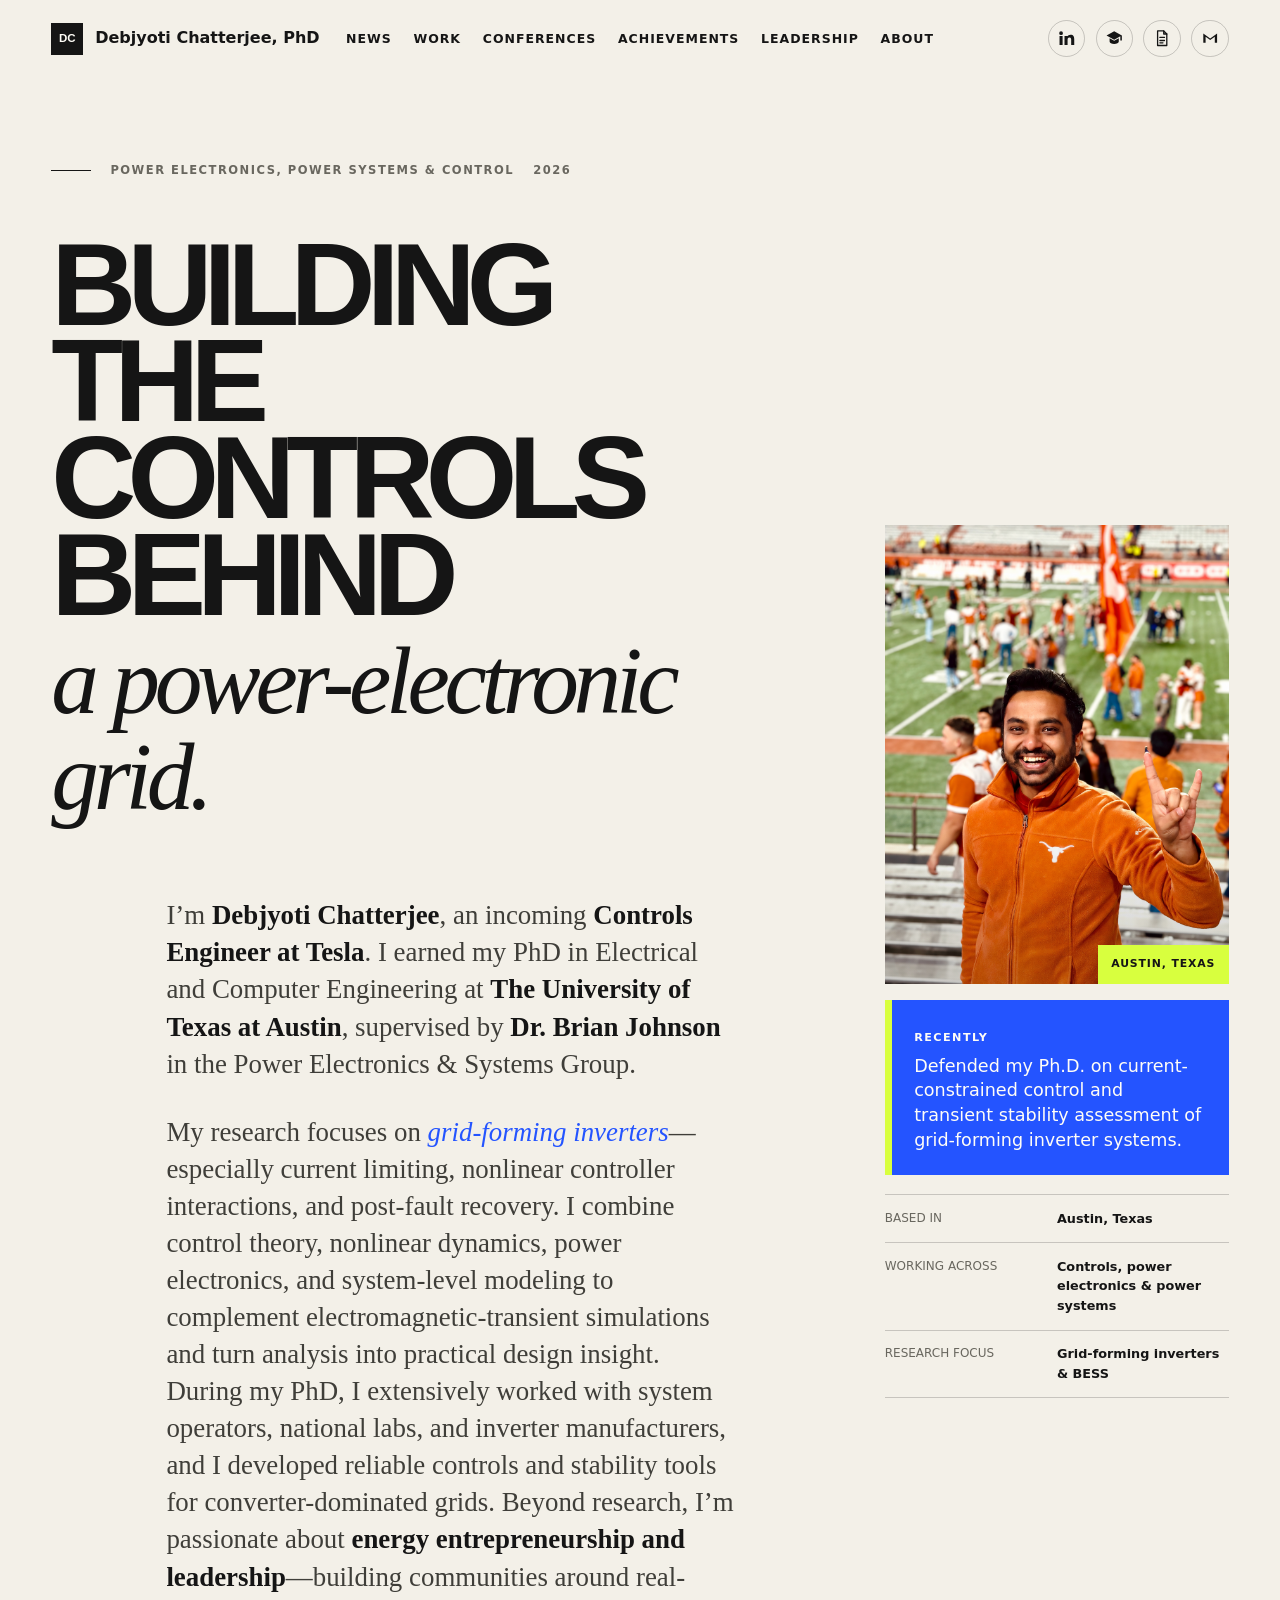
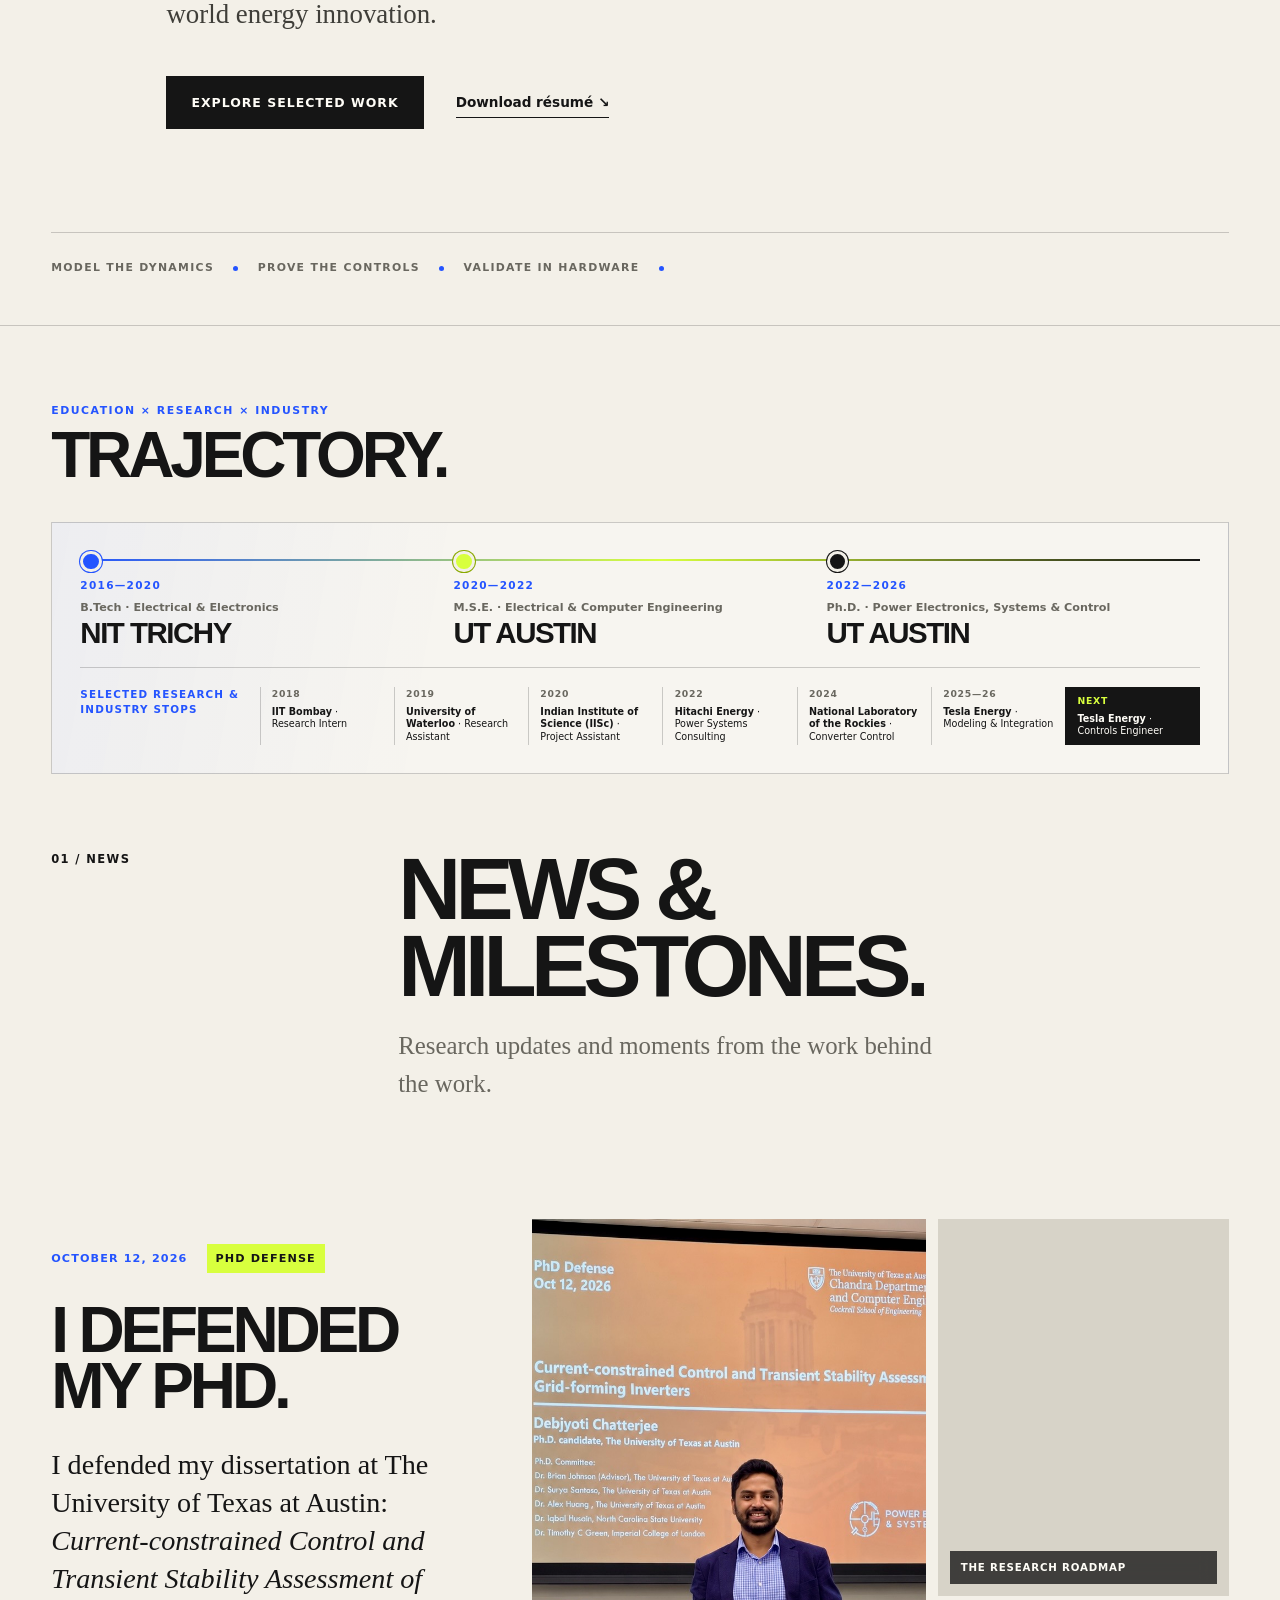
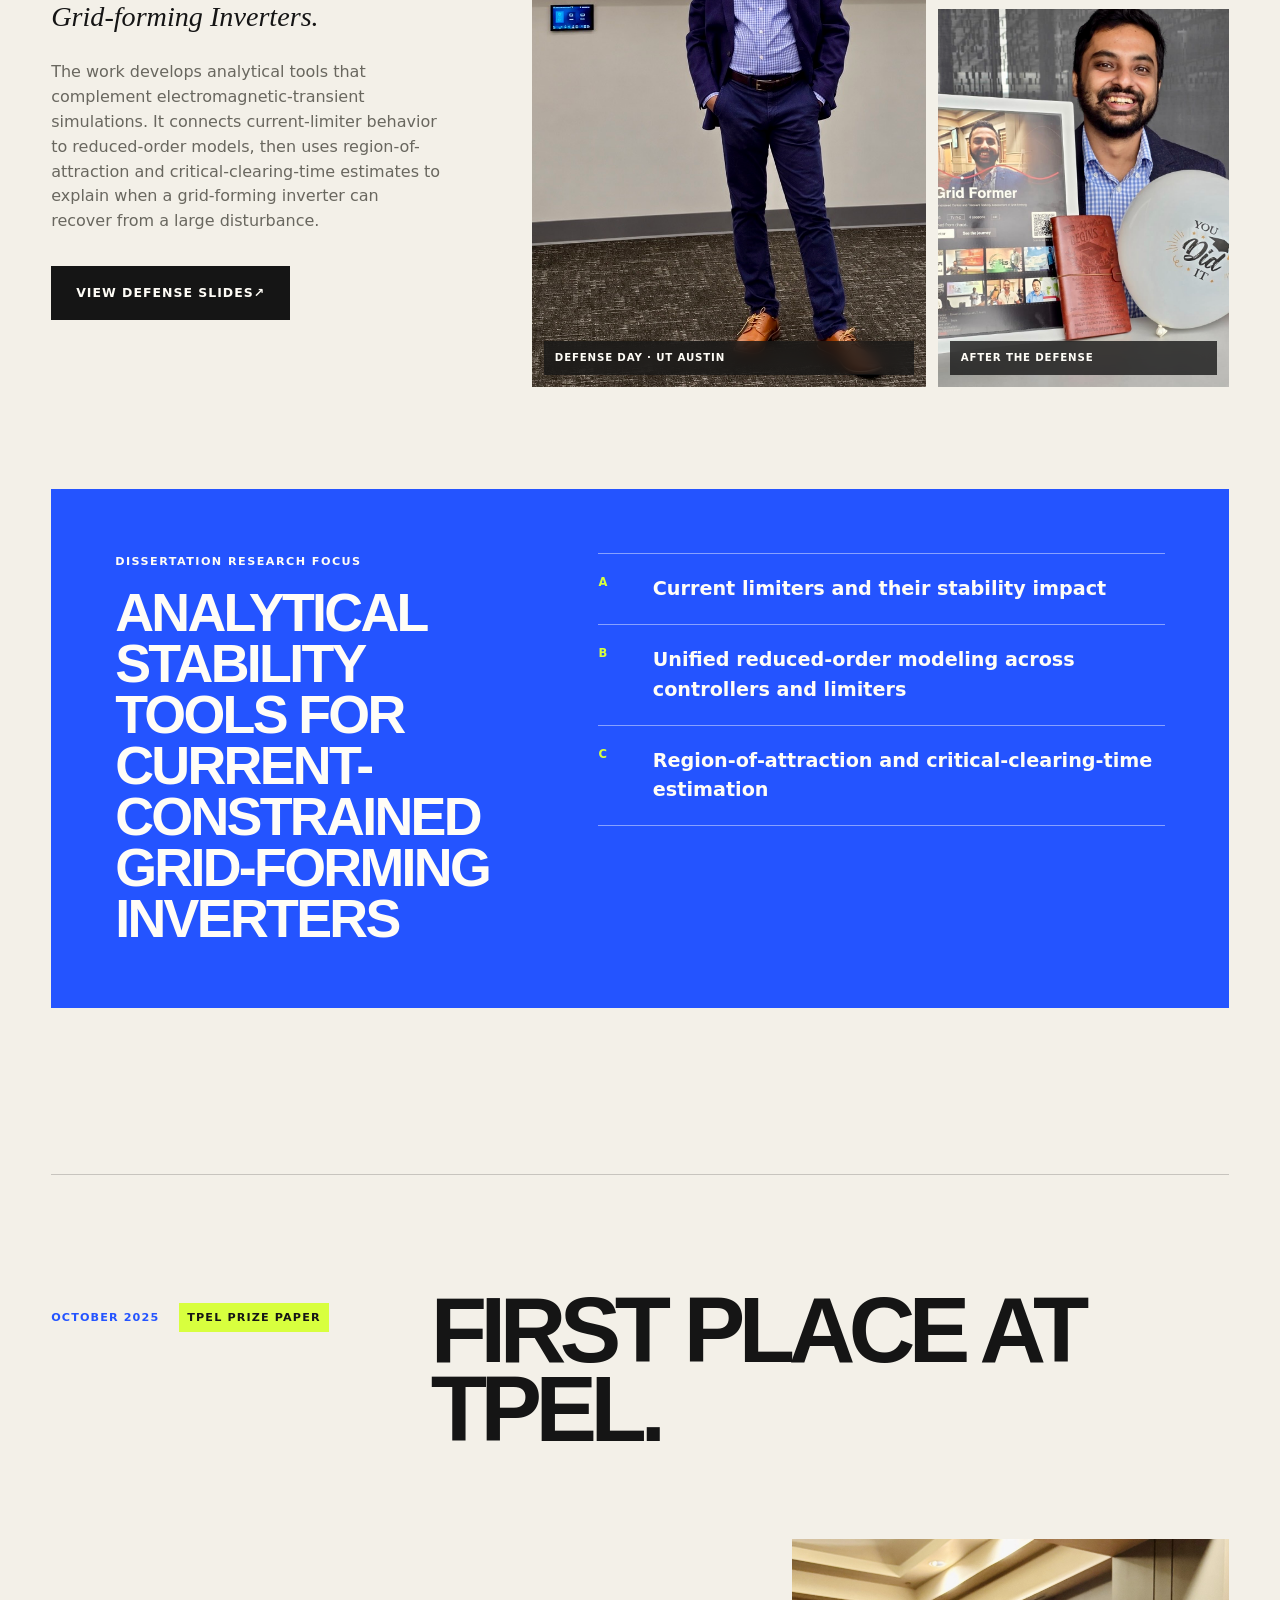
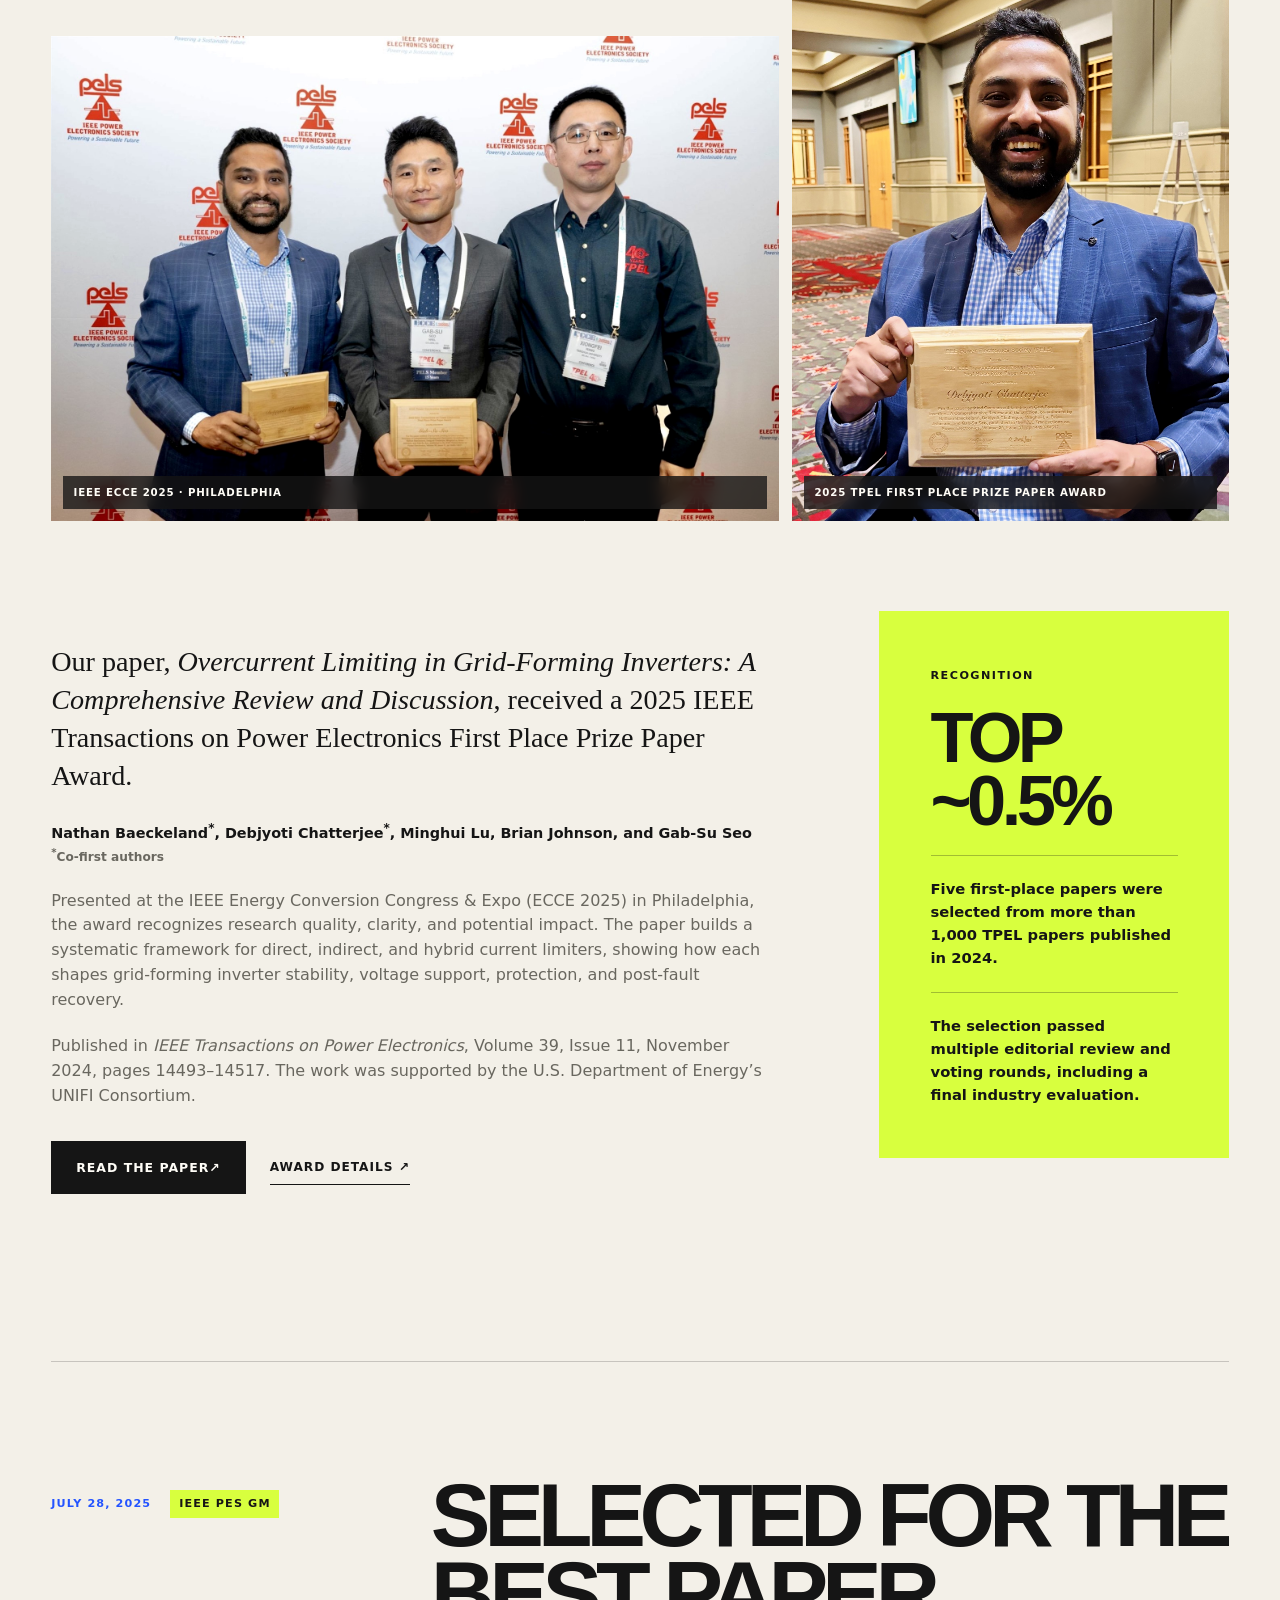
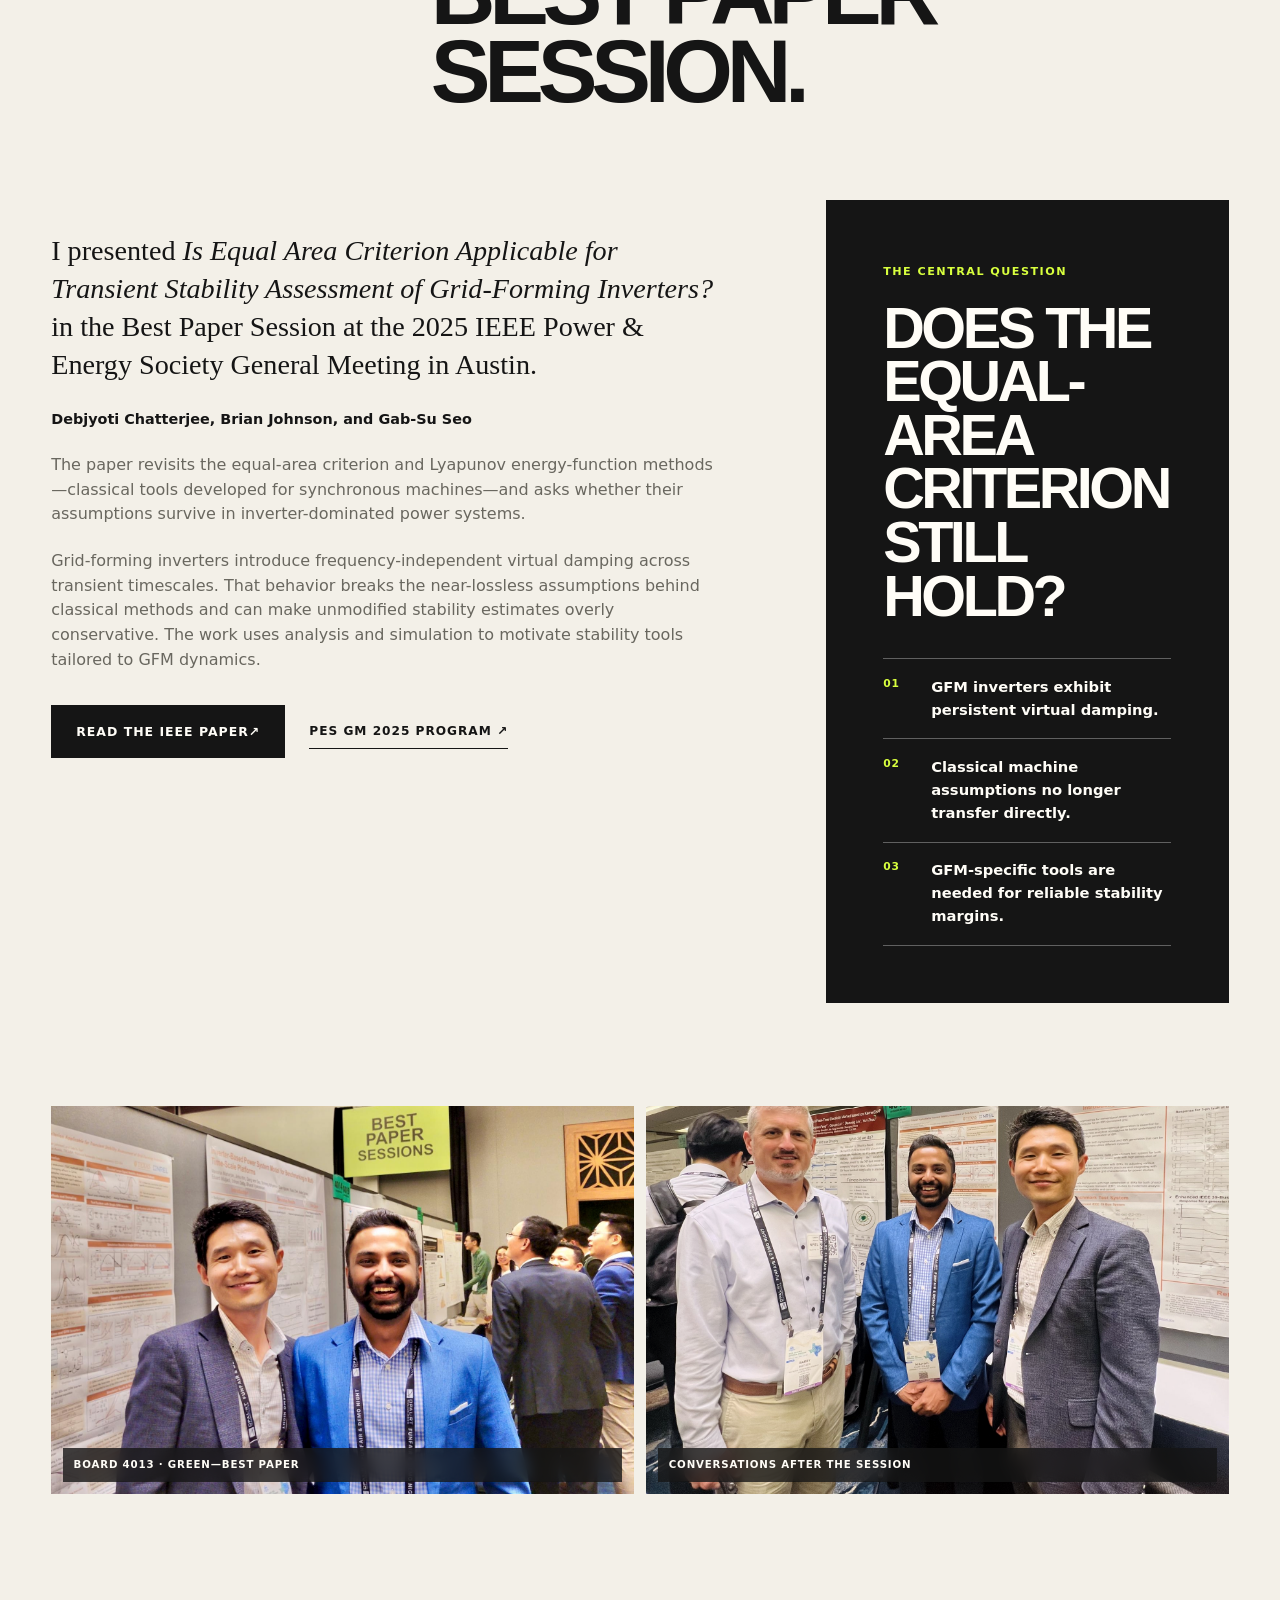
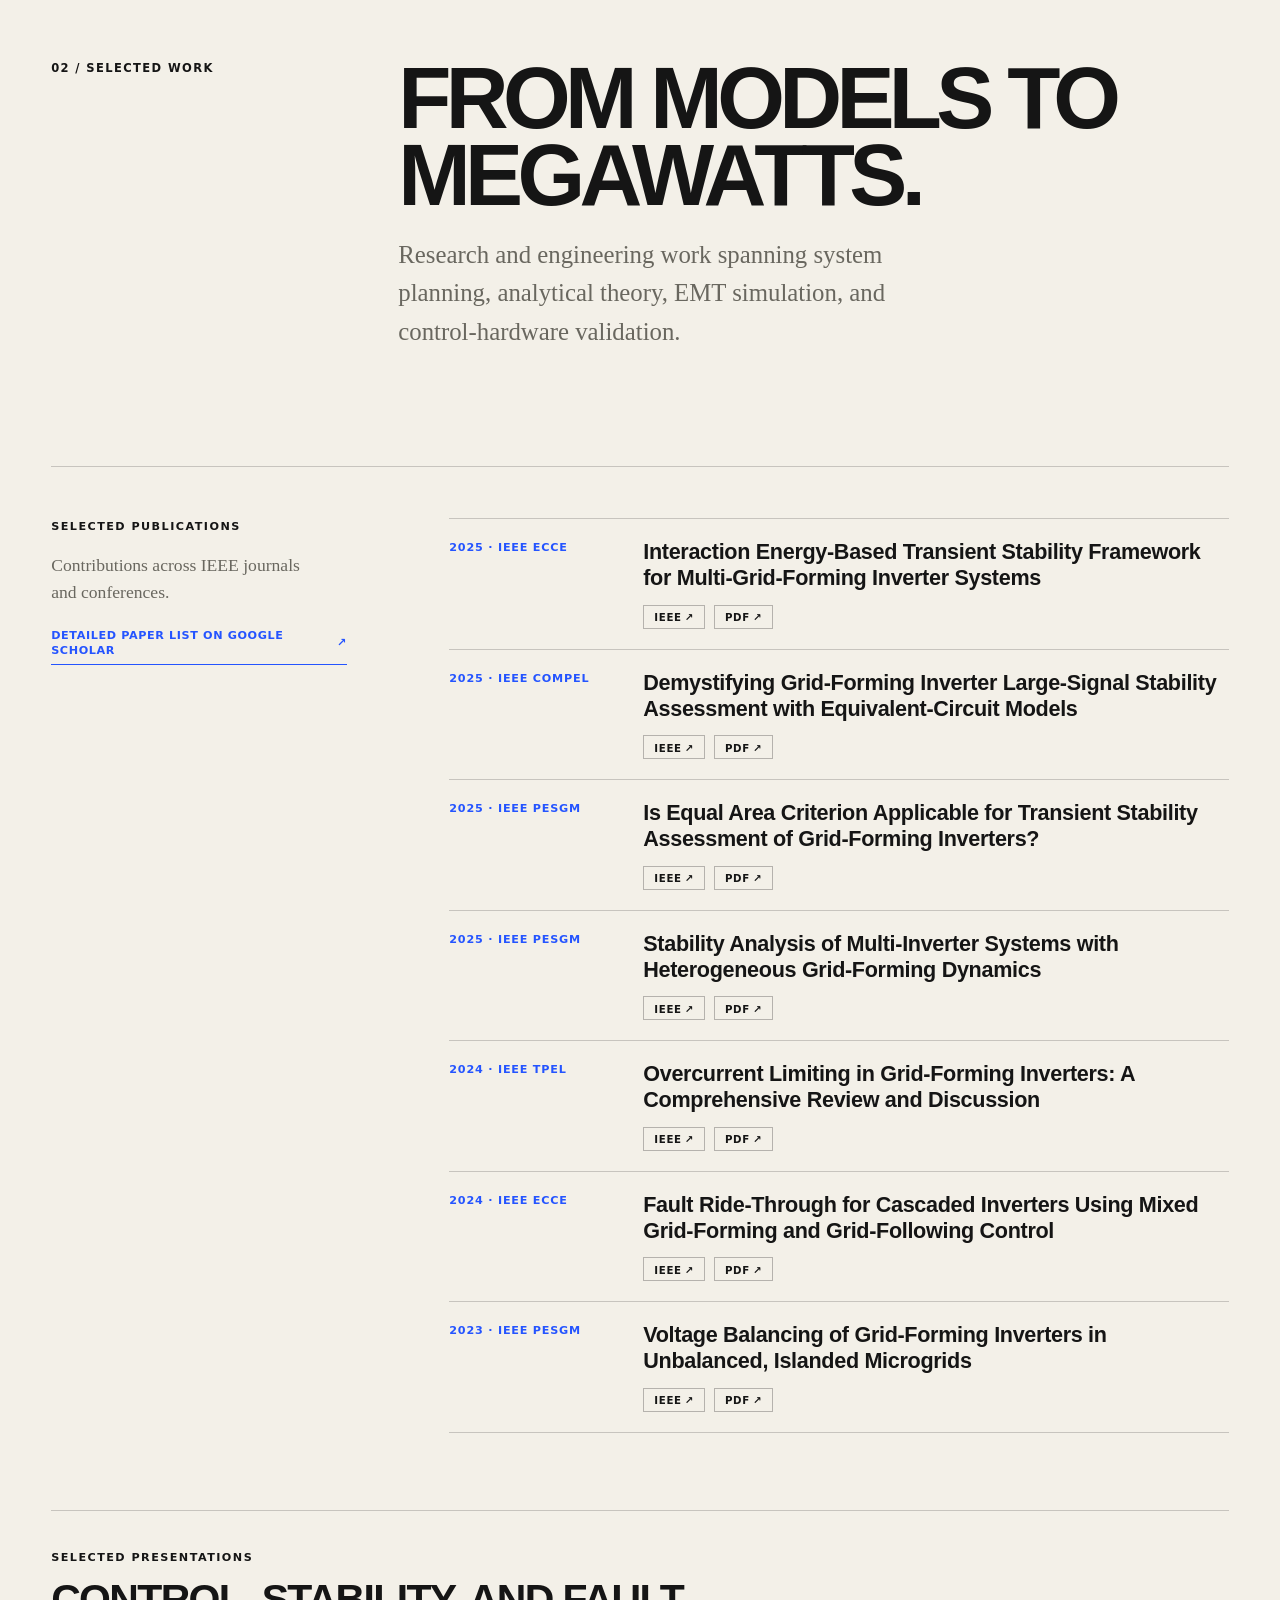
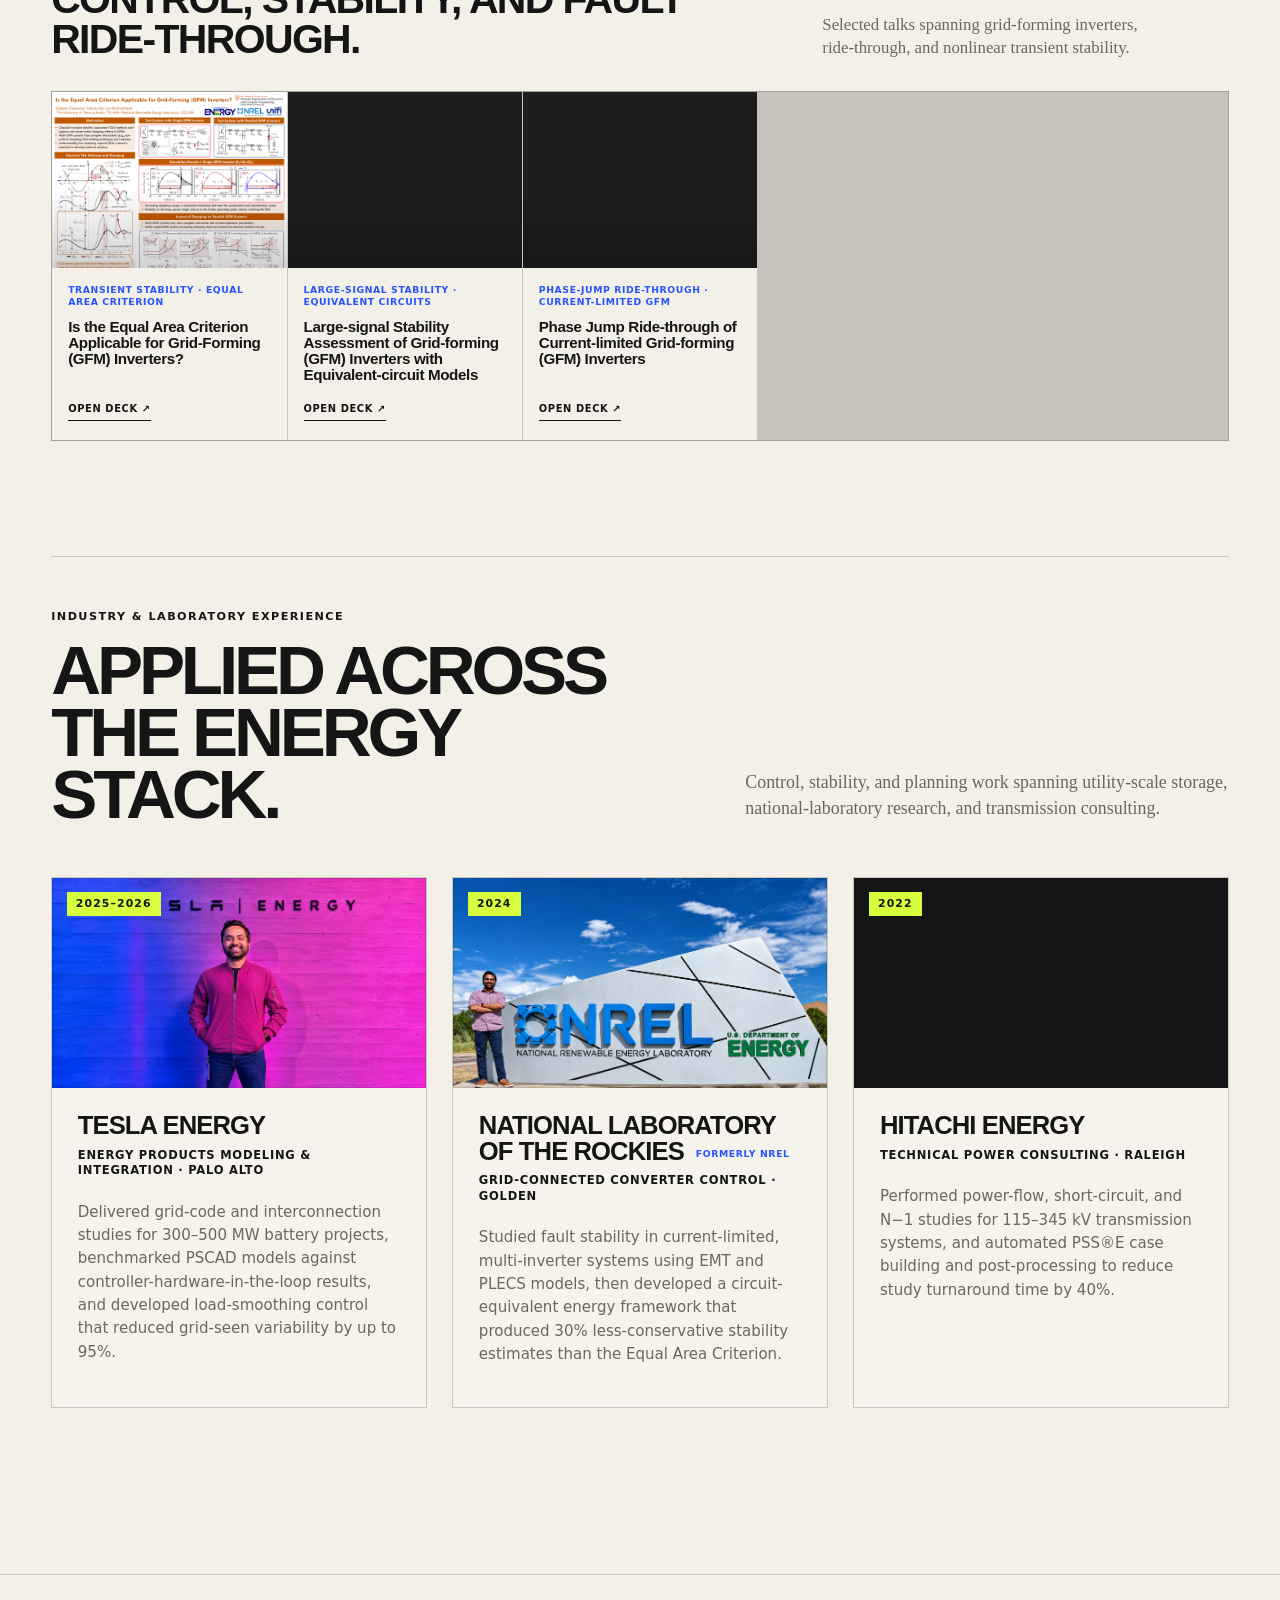
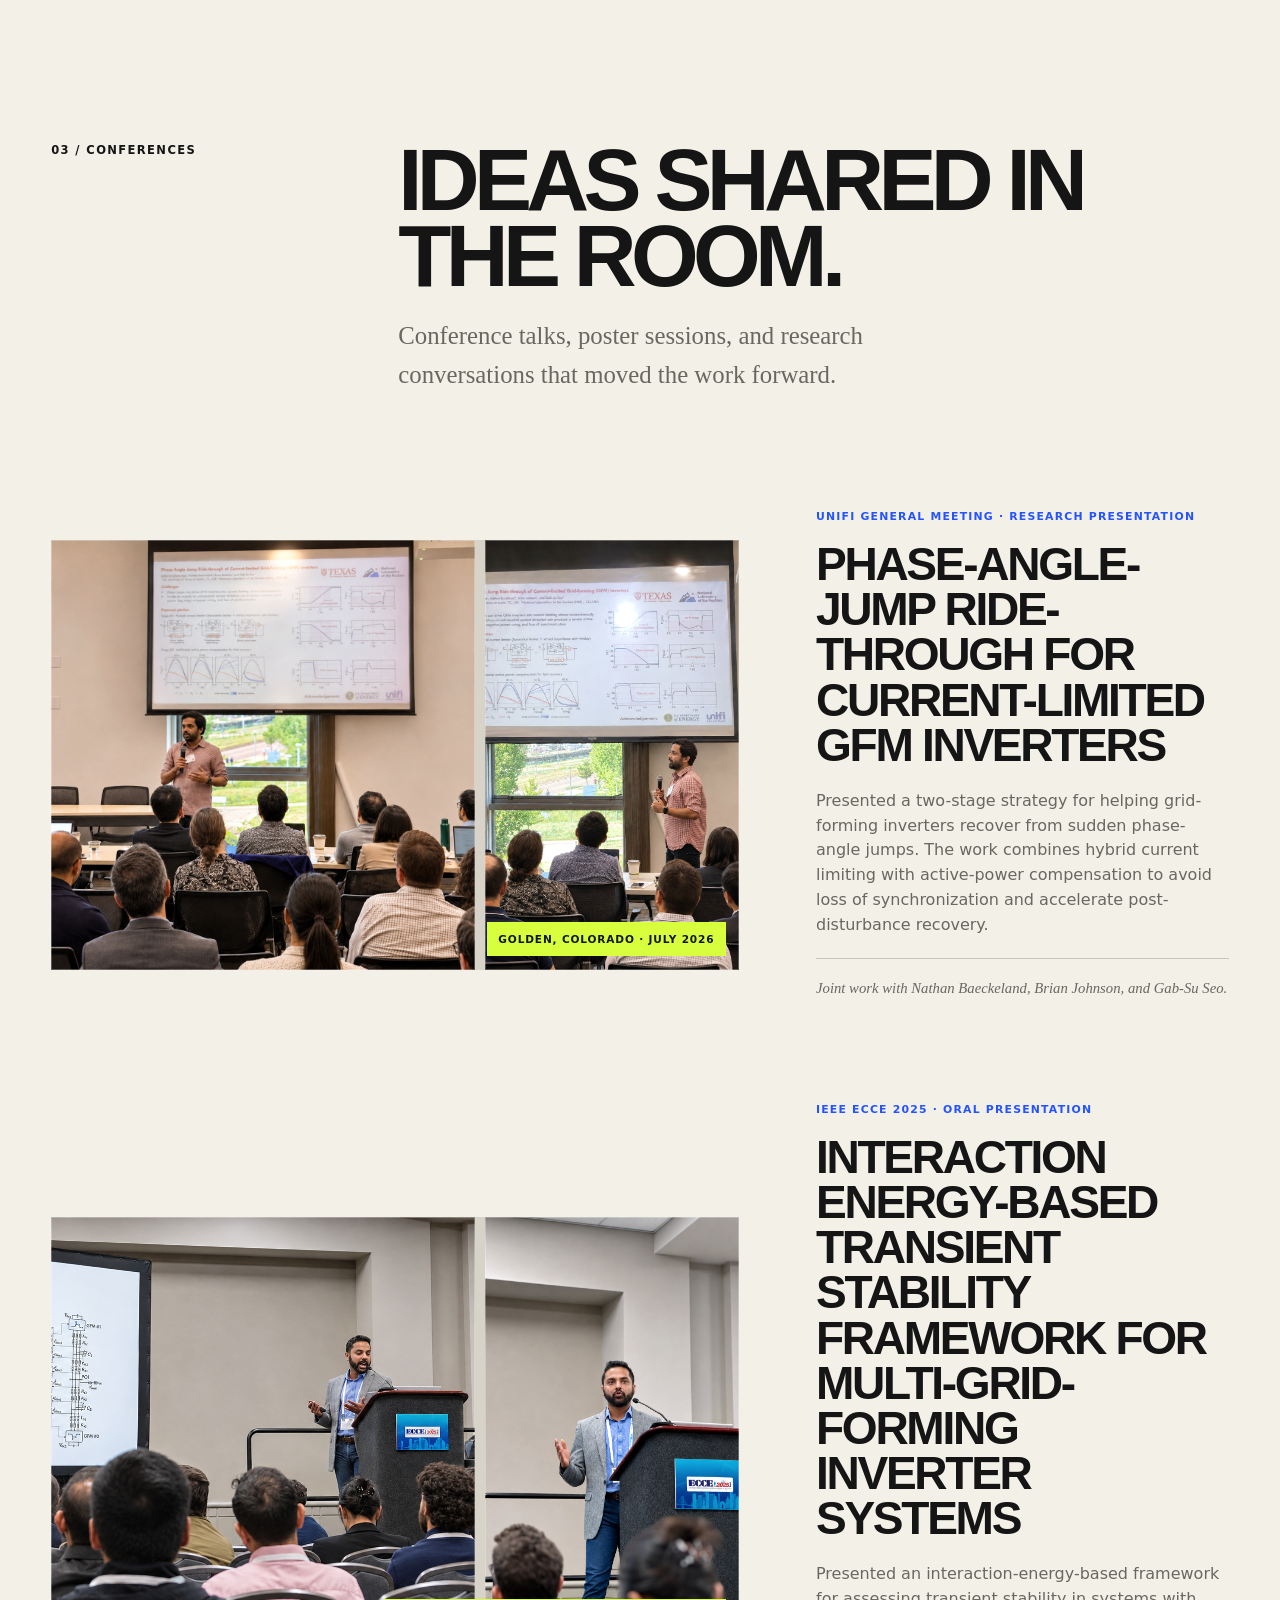
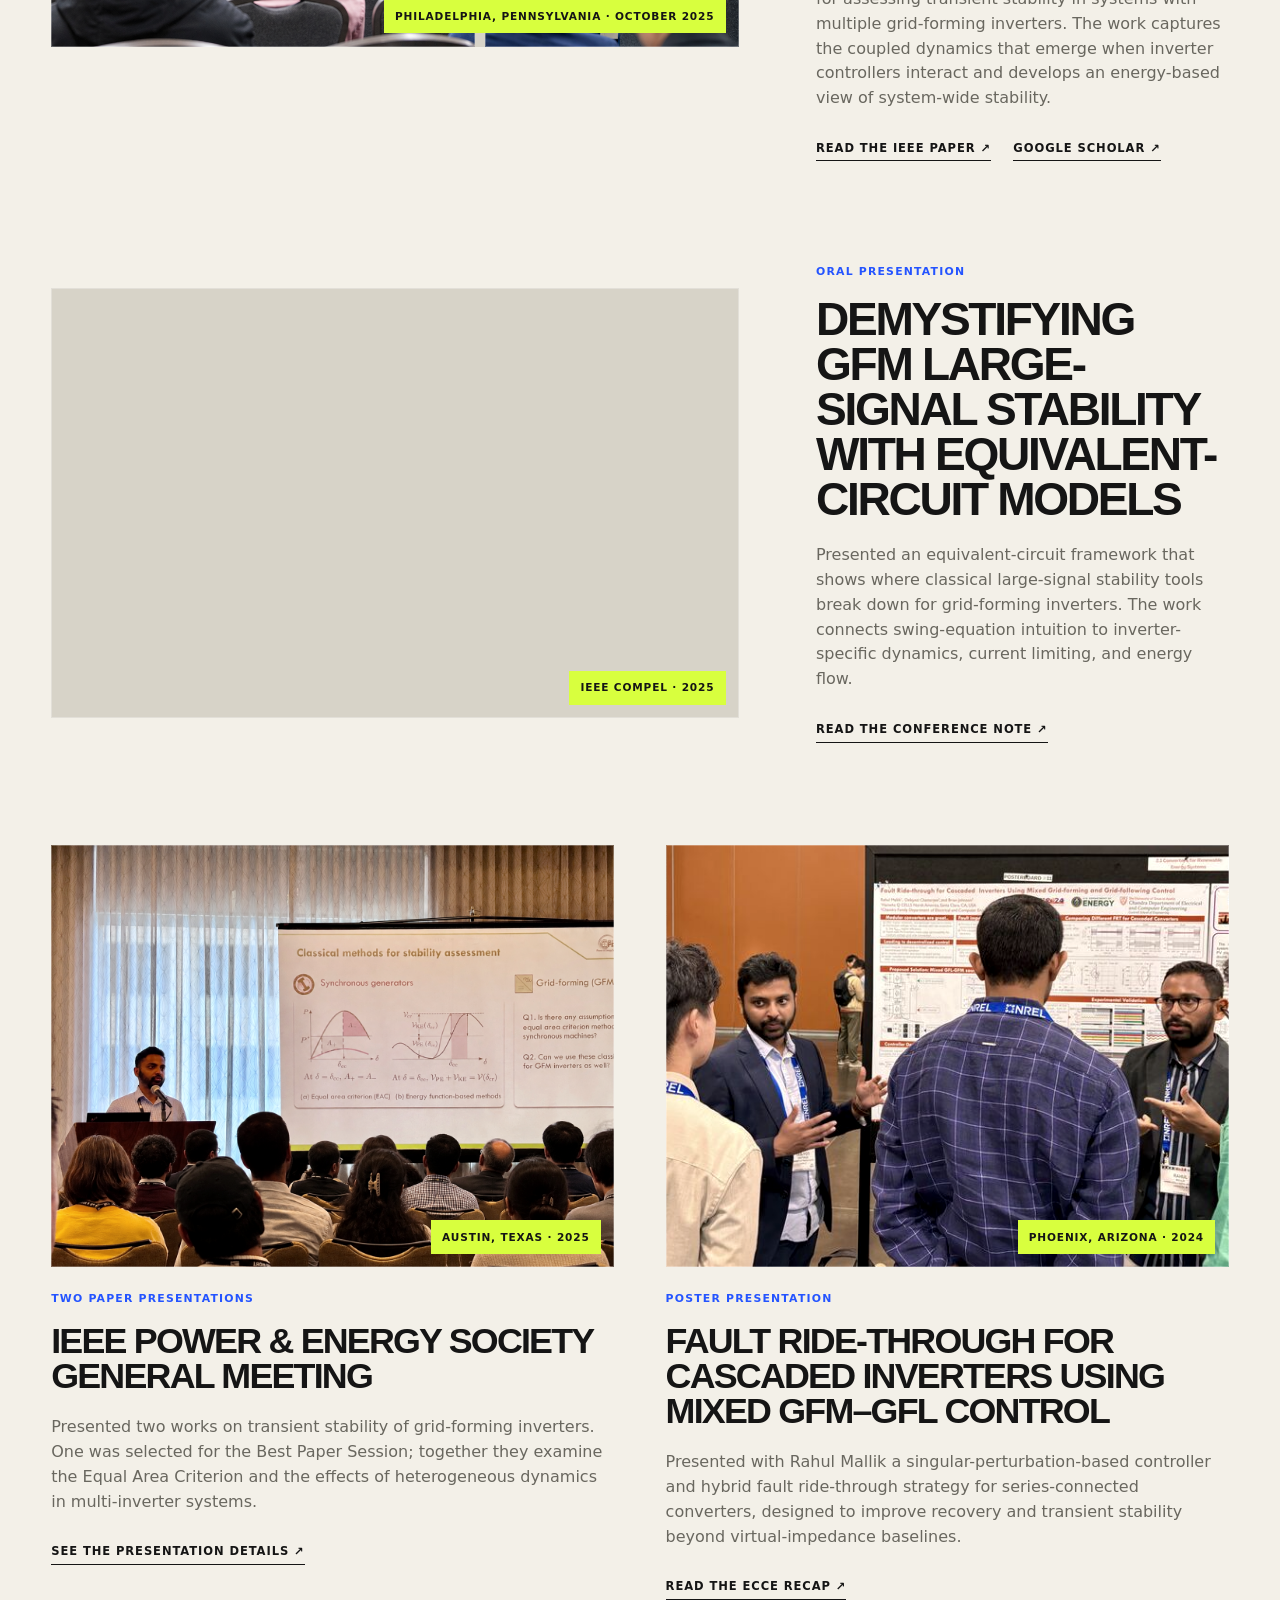
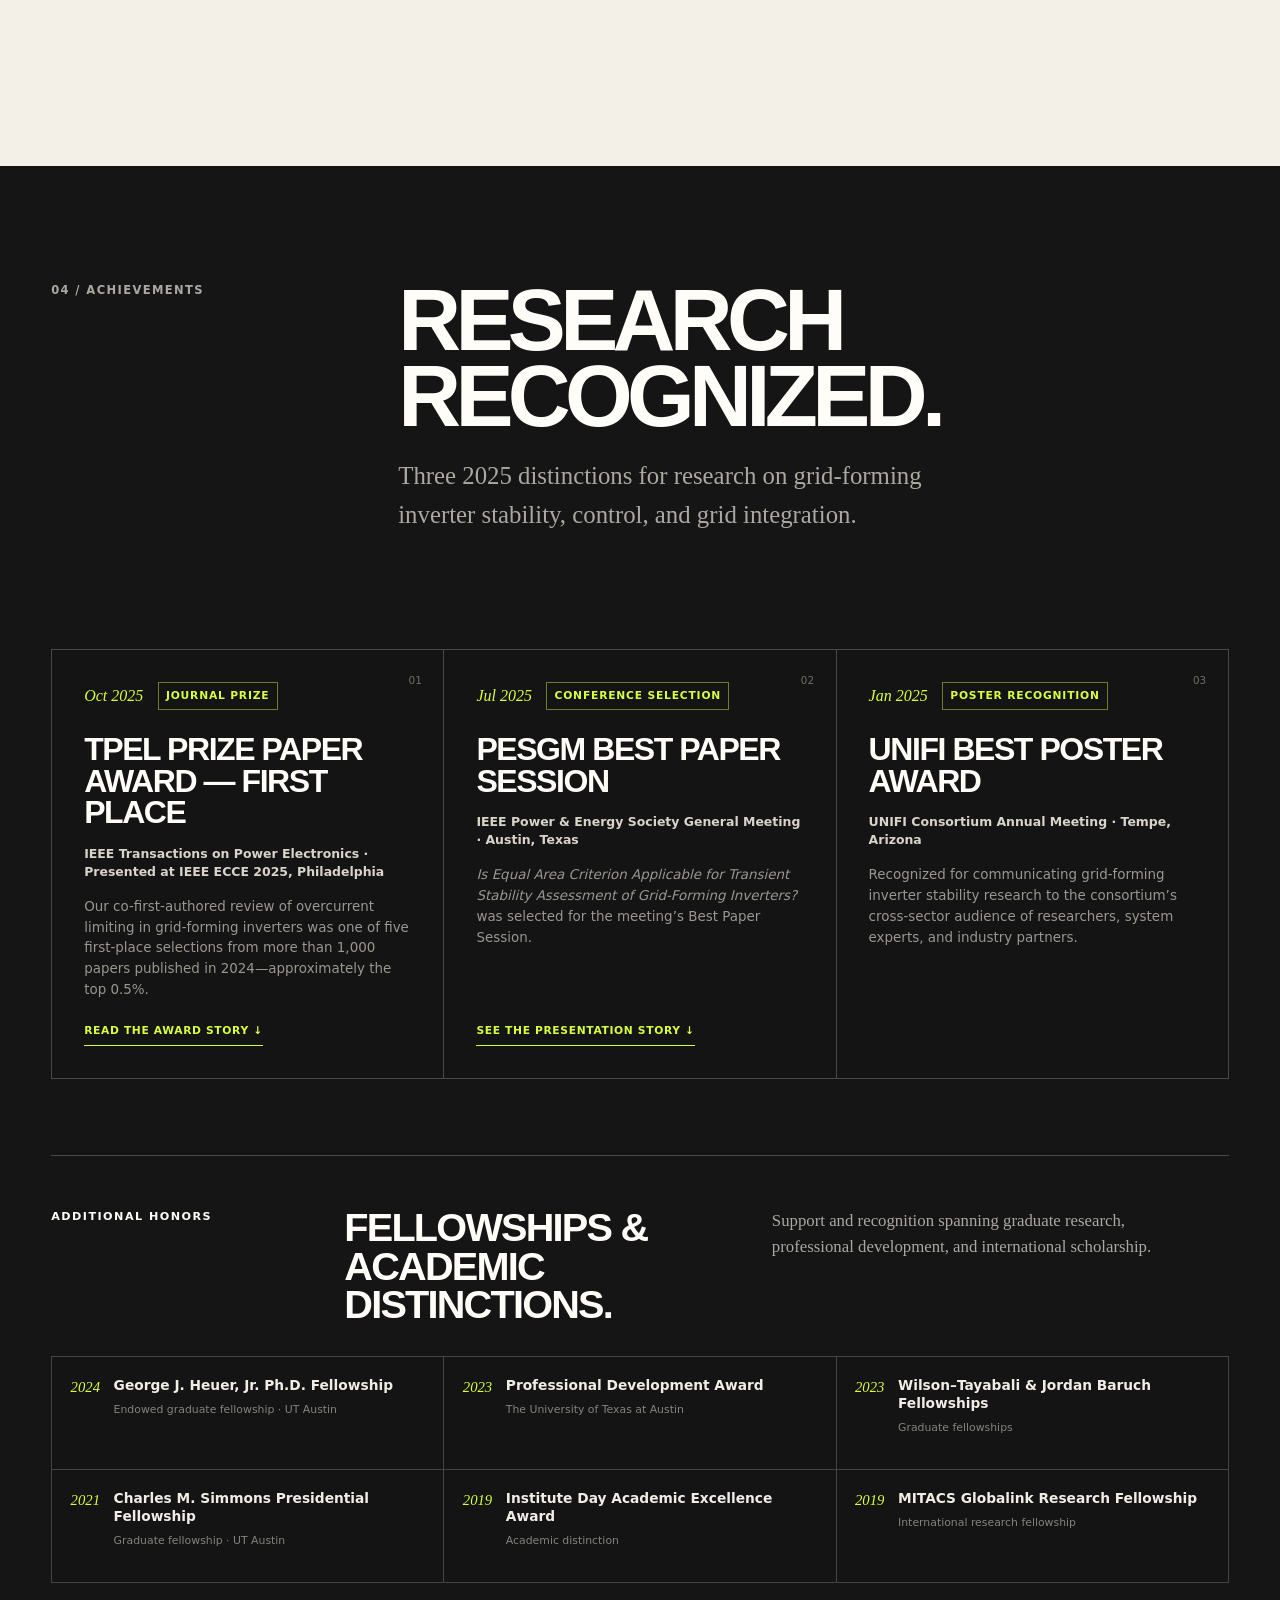
==== commit 0b6f9ab0: "Remove mixed-control presentation deck Keep four selected presentation decks and remove the mixed gr" ====
--- a/index.html
+++ b/index.html
@@ -458,31 +458,11 @@
               <p class="label">Selected presentations</p>
               <h3 id="presentations-title">Control, stability, and fault ride-through.</h3>
             </div>
-            <p>Five talk decks spanning grid-forming inverters, ride-through, and nonlinear transient stability.</p>
+            <p>Selected talks spanning grid-forming inverters, ride-through, and nonlinear transient stability.</p>
           </div>
 
           <div class="presentation-grid">
-            <article class="presentation-card">
-              <a class="presentation-card__image" href="assets/presentations/fault-ride-through-cascaded-gfm.pdf" target="_blank" rel="noreferrer" aria-label="Open the Fault-Ride Through of Cascaded Grid-forming Inverters presentation PDF">
-                <img src="assets/presentations/fault-ride-through-cascaded-gfm.png" alt="Preview of the Fault-Ride Through of Cascaded Grid-forming Inverters presentation" loading="lazy" decoding="async" />
-              </a>
-              <div class="presentation-card__content">
-                <p>Fault ride-through · Cascaded GFM</p>
-                <h4>Fault-Ride Through of Cascaded Grid-forming (GFM) Inverters</h4>
-                <a href="assets/presentations/fault-ride-through-cascaded-gfm.pdf" target="_blank" rel="noreferrer">Open deck <span aria-hidden="true">↗</span></a>
-              </div>
-            </article>
-
-            <article class="presentation-card">
-              <a class="presentation-card__image" href="assets/presentations/mixed-gfm-gfl-fault-ride-through.pdf" target="_blank" rel="noreferrer" aria-label="Open the mixed grid-forming and grid-following fault ride-through presentation PDF">
-                <img src="assets/presentations/mixed-gfm-gfl-fault-ride-through.png" alt="Preview of the mixed grid-forming and grid-following fault ride-through presentation" loading="lazy" decoding="async" />
-              </a>
-              <div class="presentation-card__content">
-                <p>Fault ride-through · Mixed GFM/GFL</p>
-                <h4>Fault Ride-through for Cascaded Inverters Using Mixed Grid-forming and Grid-following Control</h4>
-                <a href="assets/presentations/mixed-gfm-gfl-fault-ride-through.pdf" target="_blank" rel="noreferrer">Open deck <span aria-hidden="true">↗</span></a>
-              </div>
-            </article>
+            
 
             <article class="presentation-card">
               <a class="presentation-card__image" href="assets/presentations/equal-area-criterion-gfm.pdf" target="_blank" rel="noreferrer" aria-label="Open the Equal Area Criterion for Grid-Forming Inverters presentation PDF">
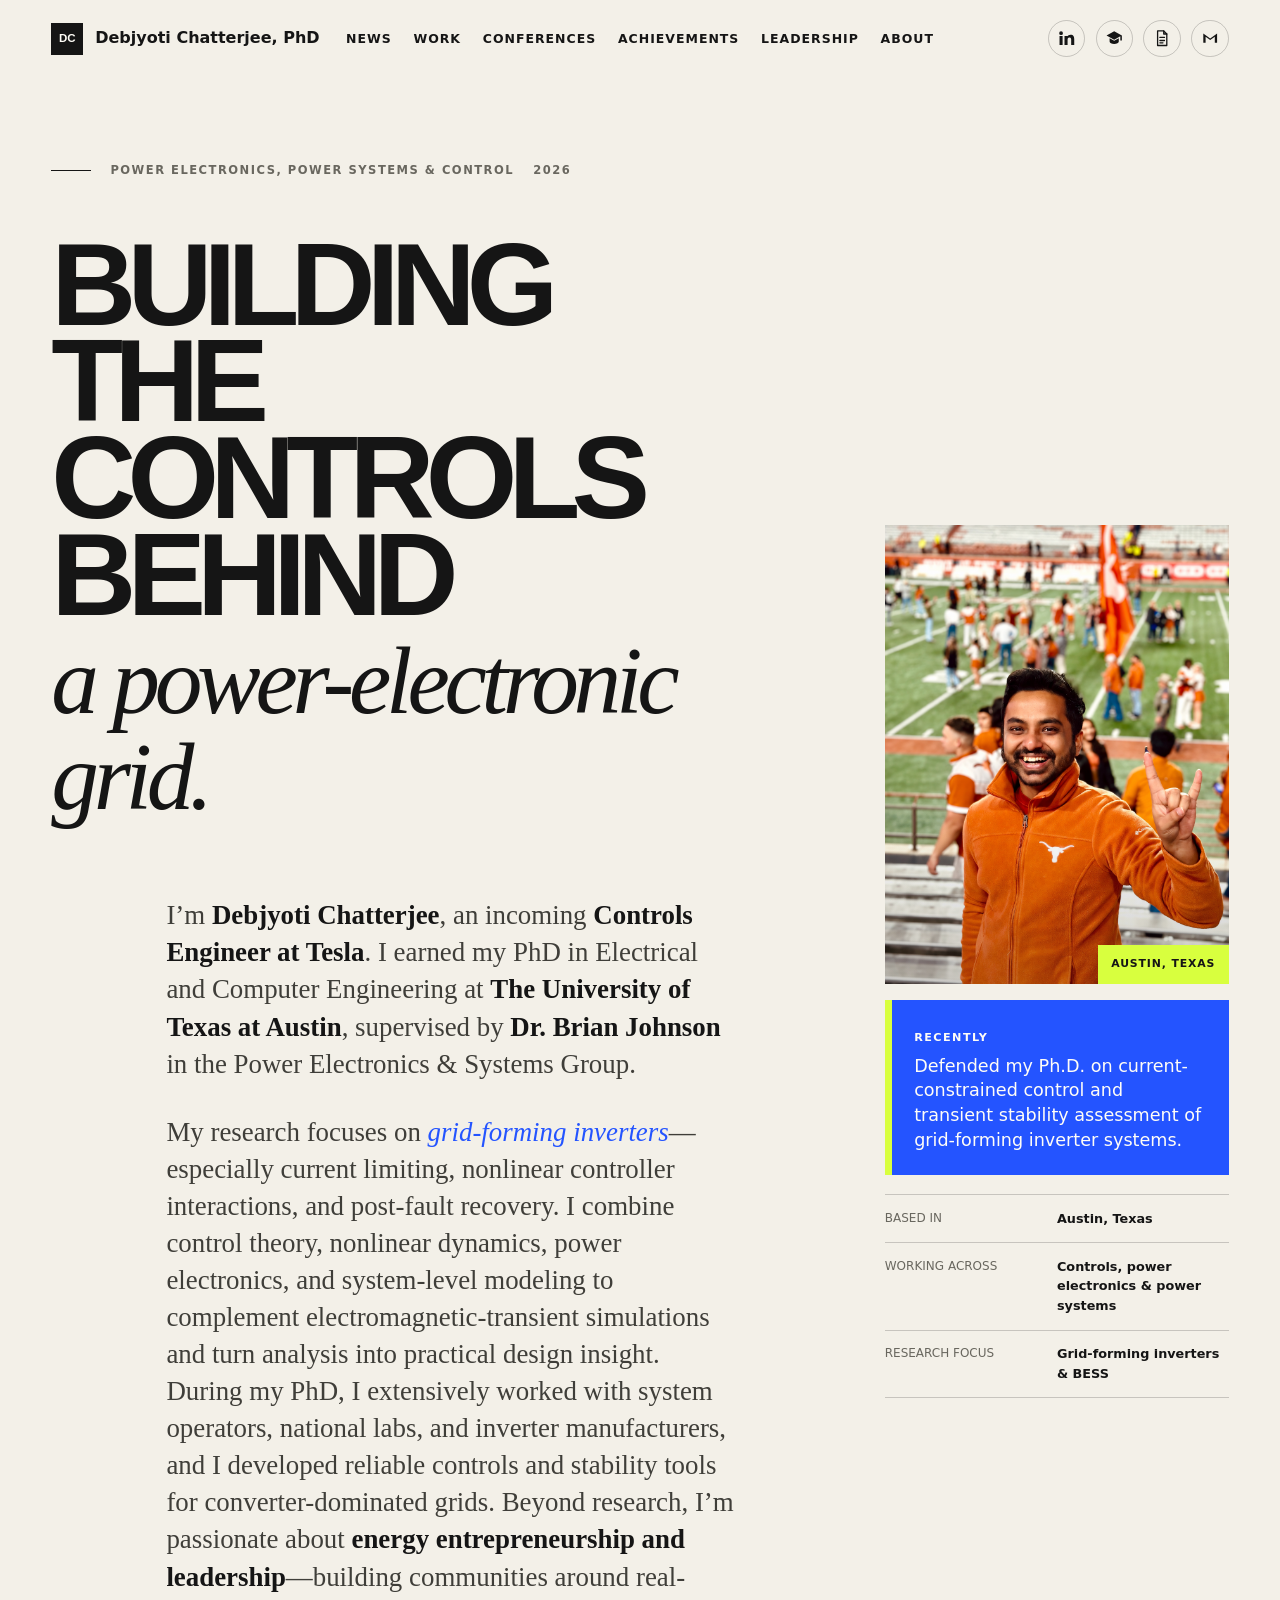
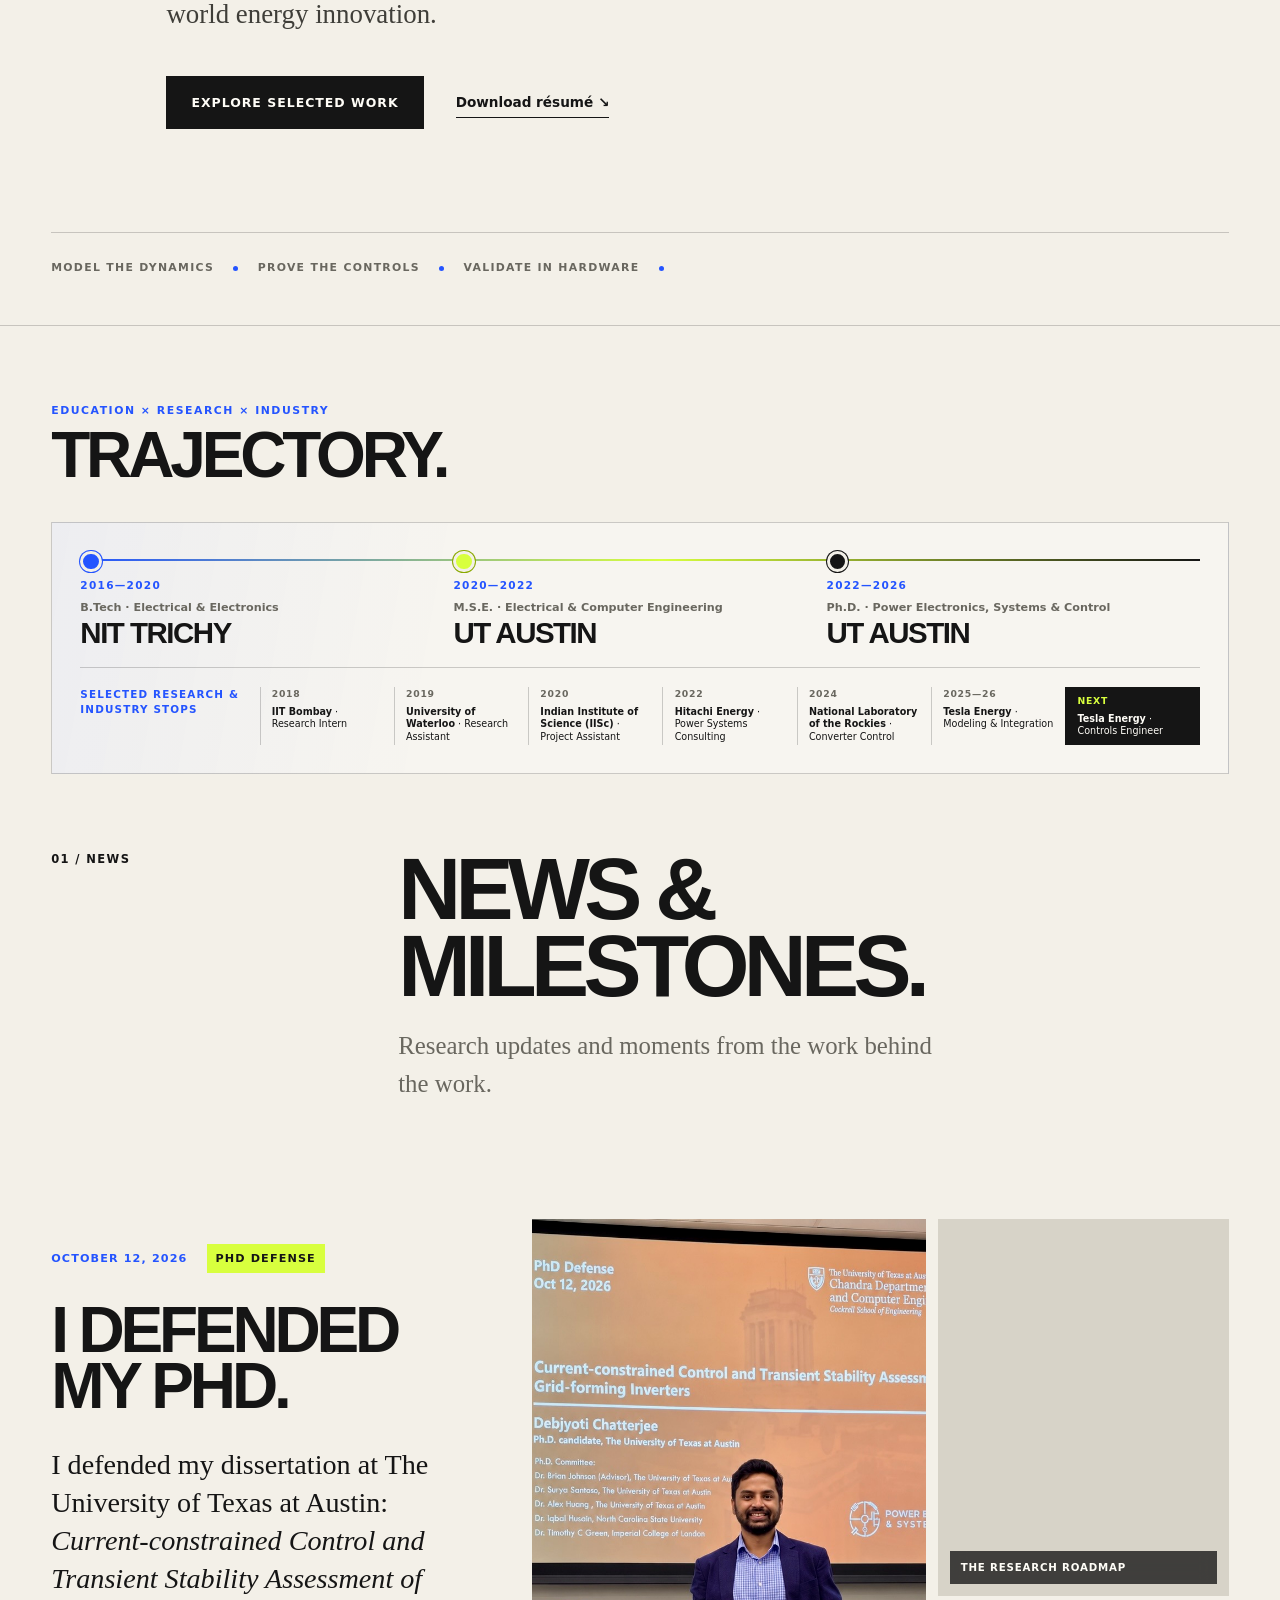
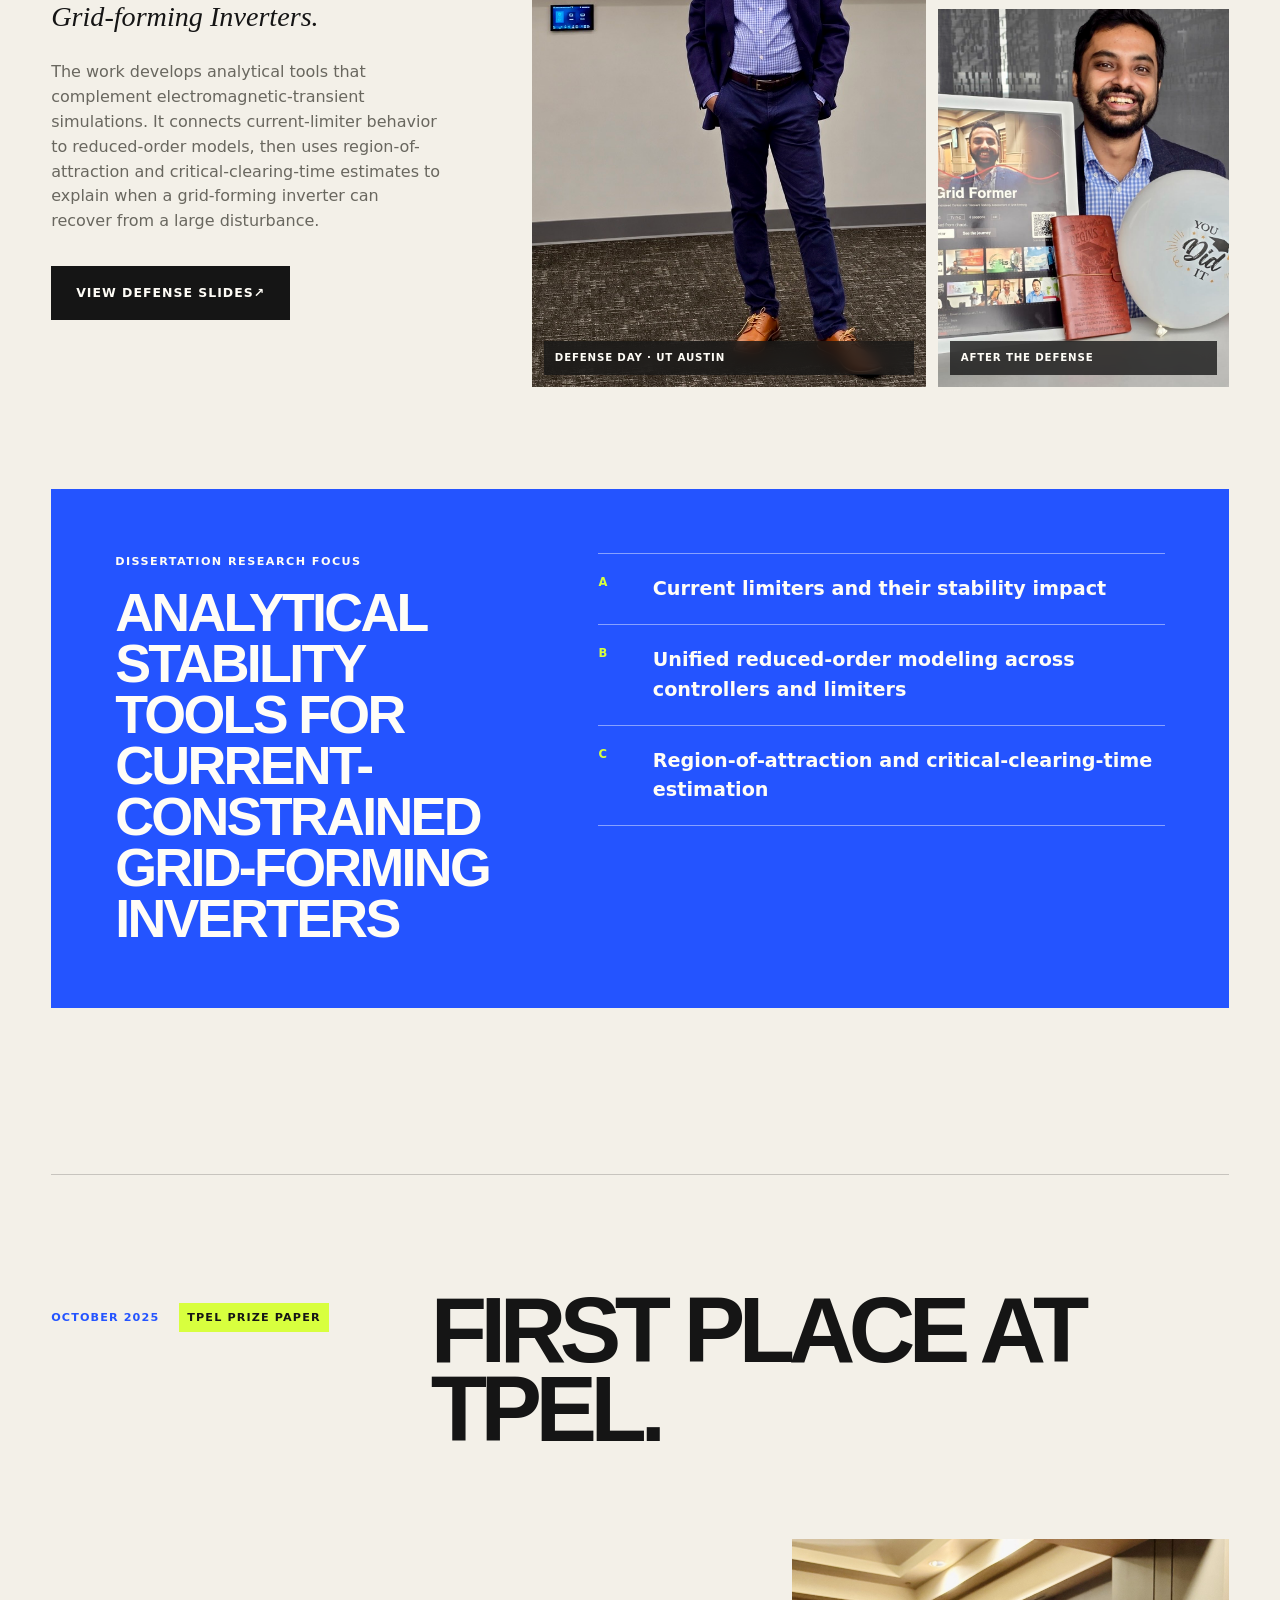
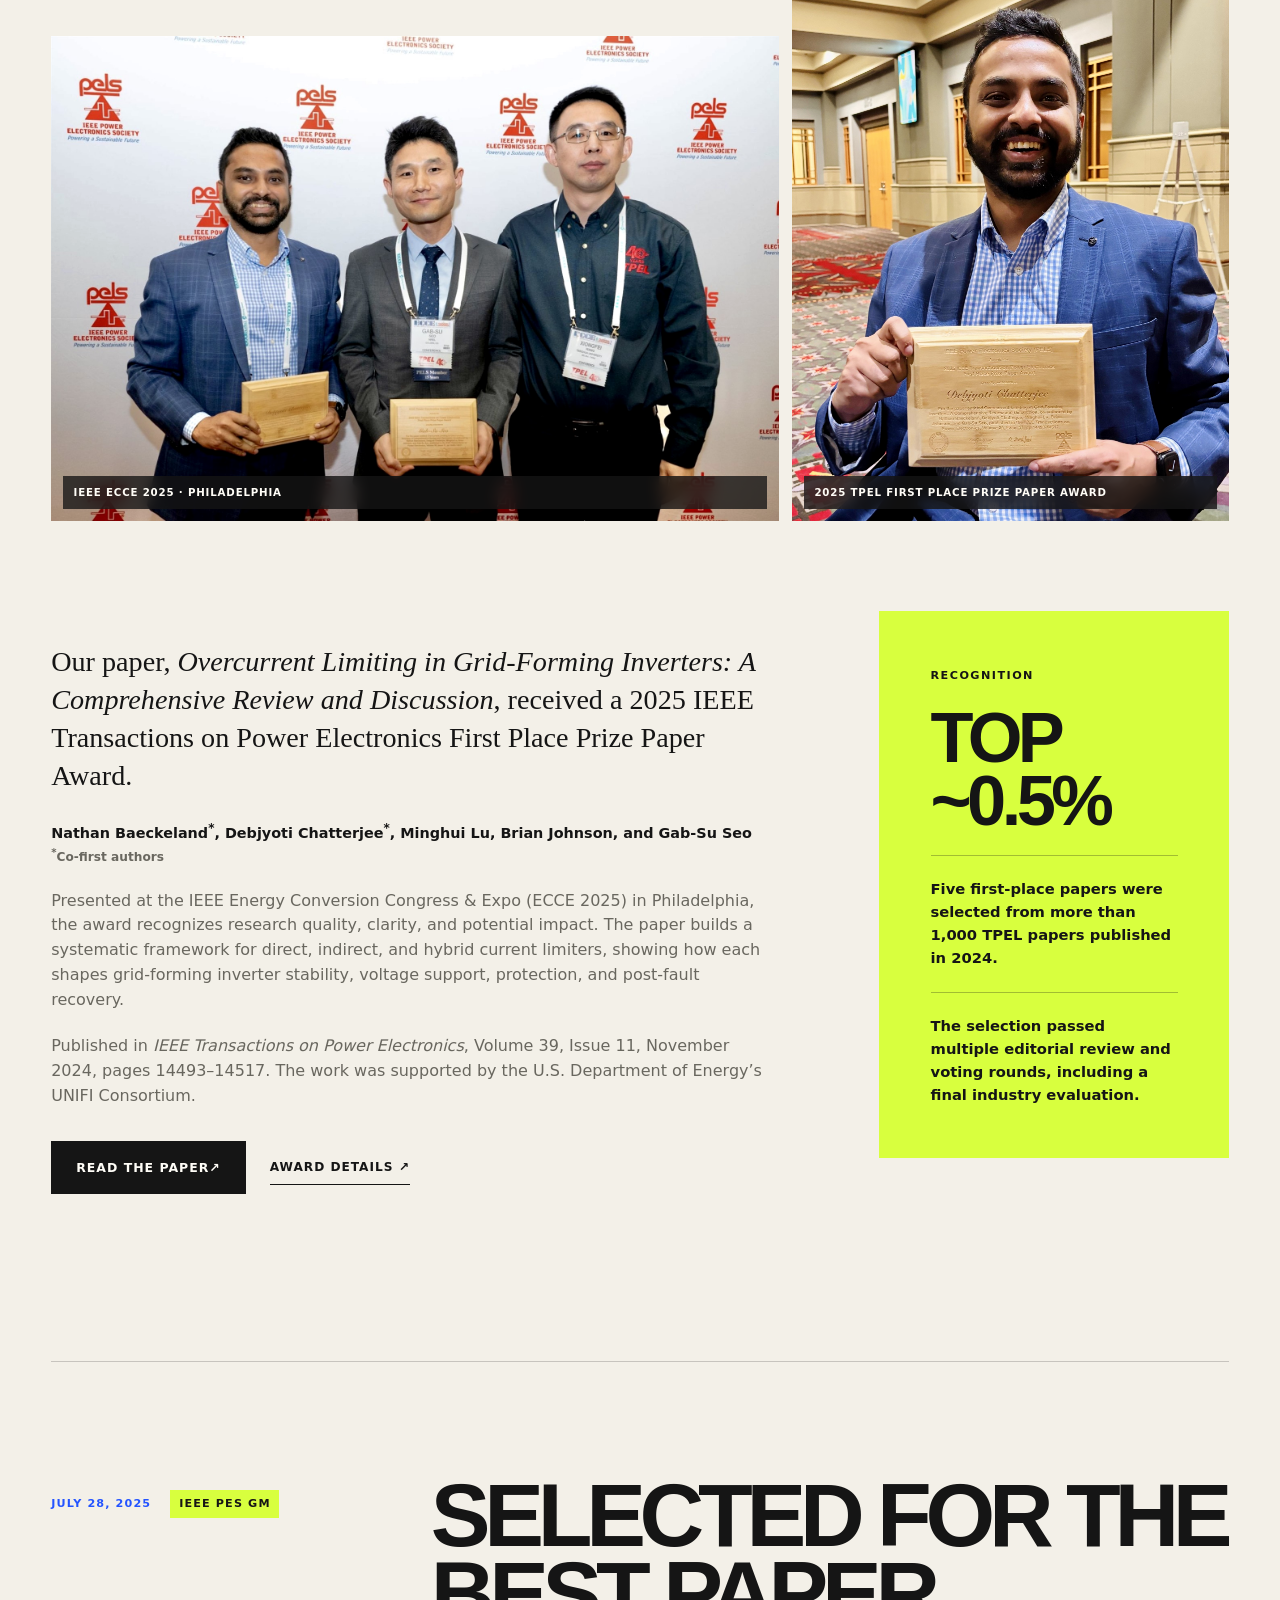
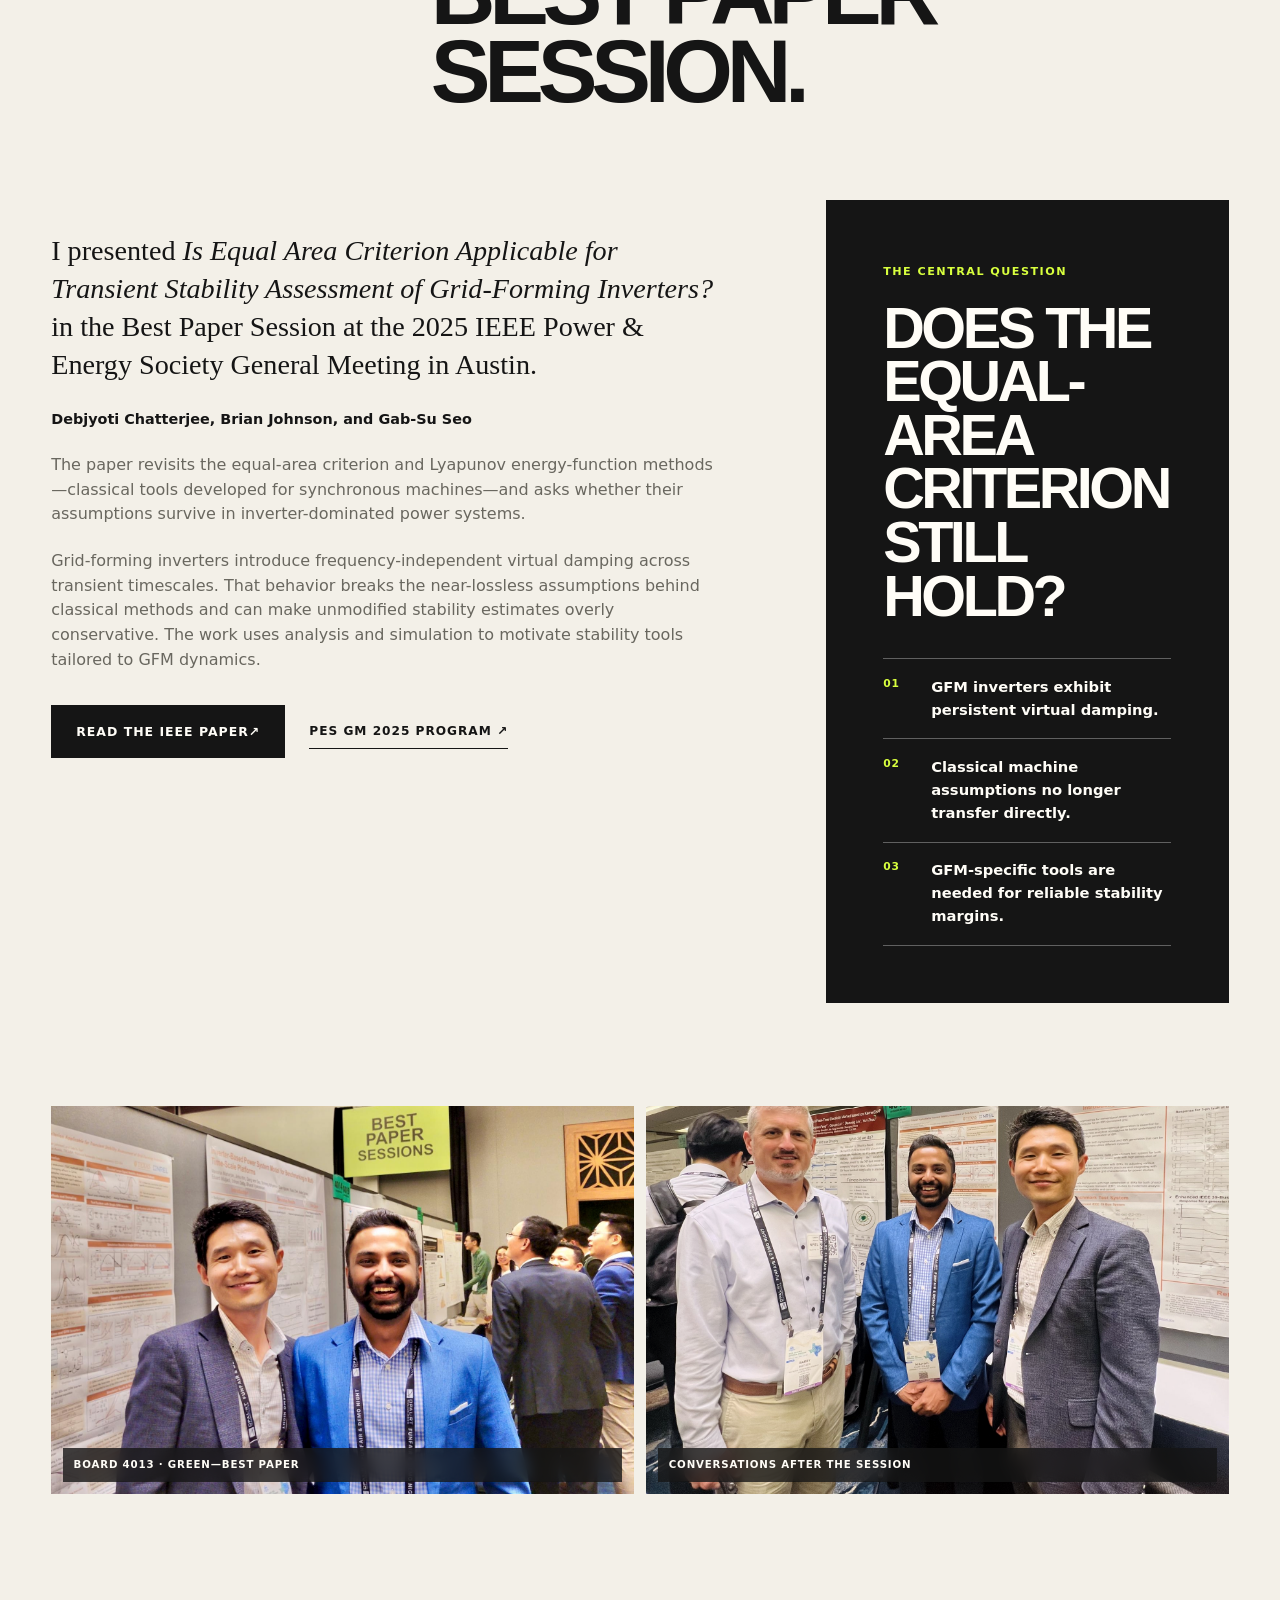
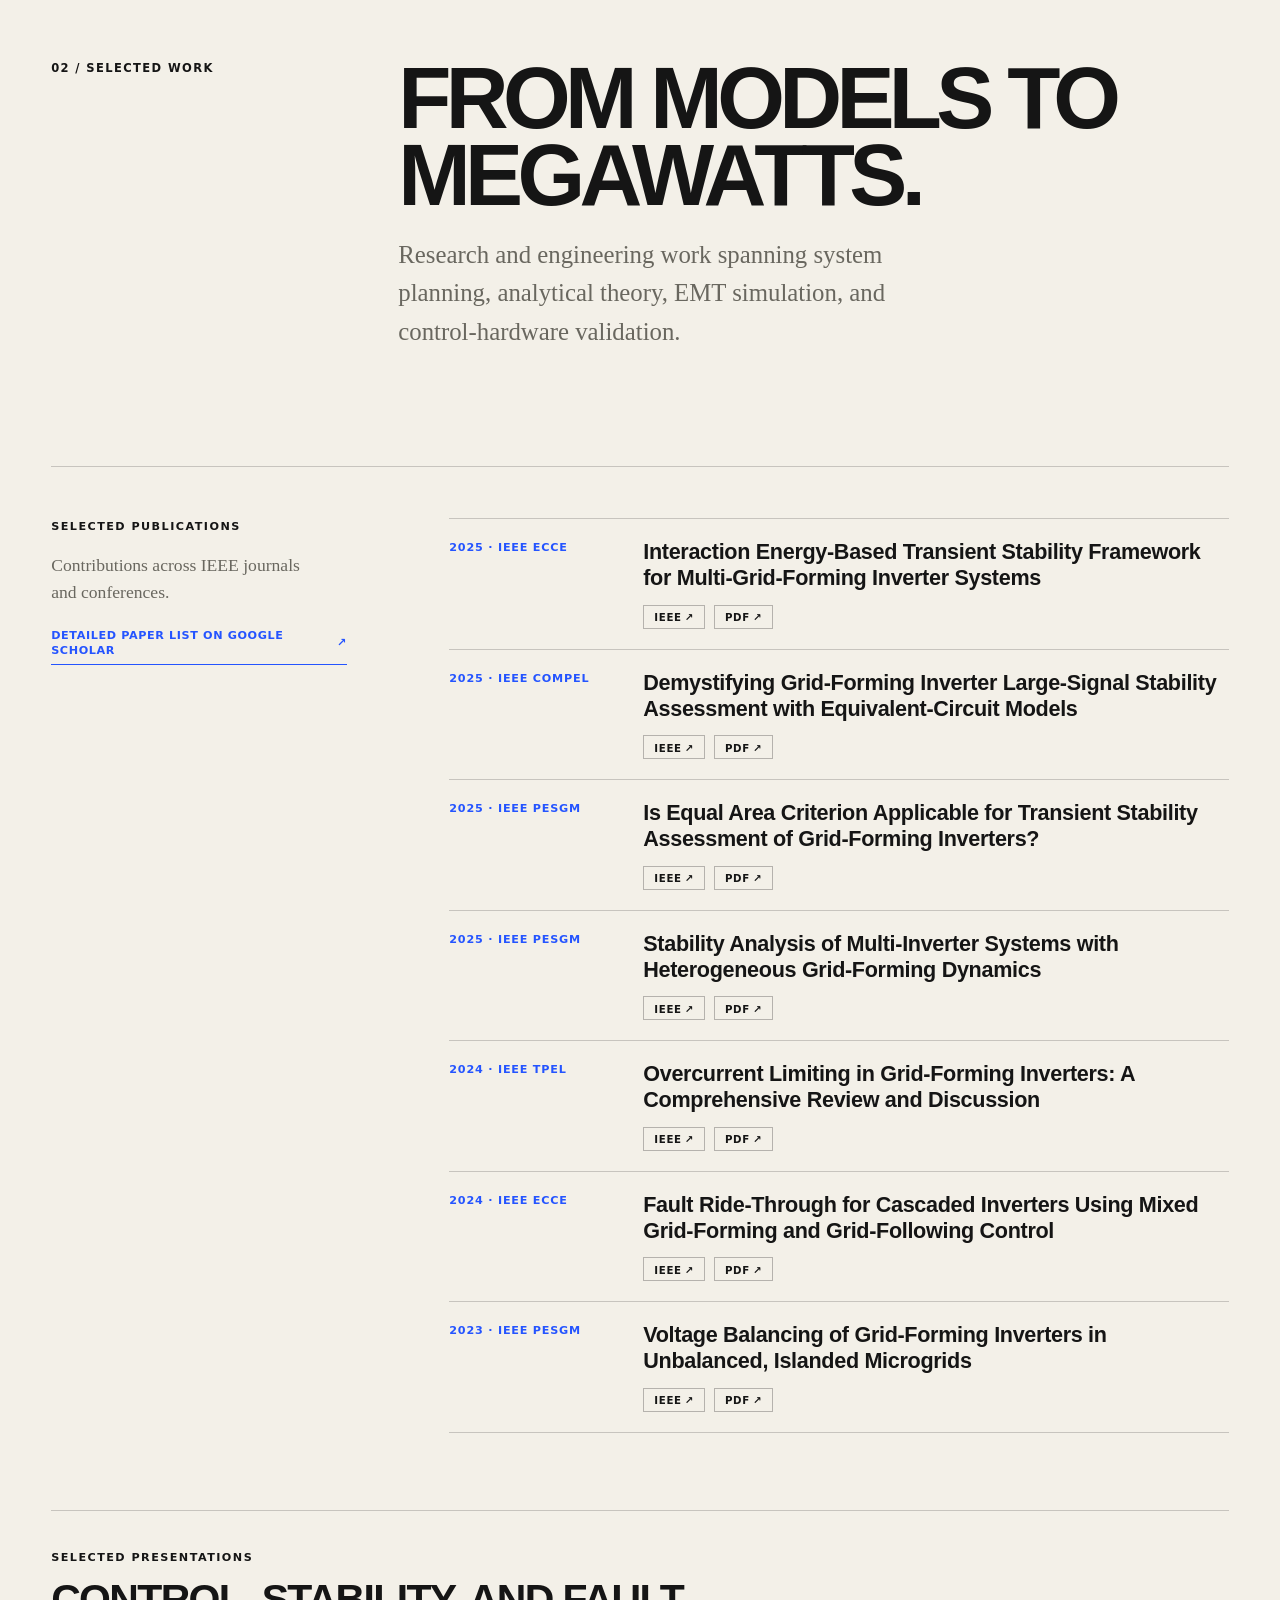
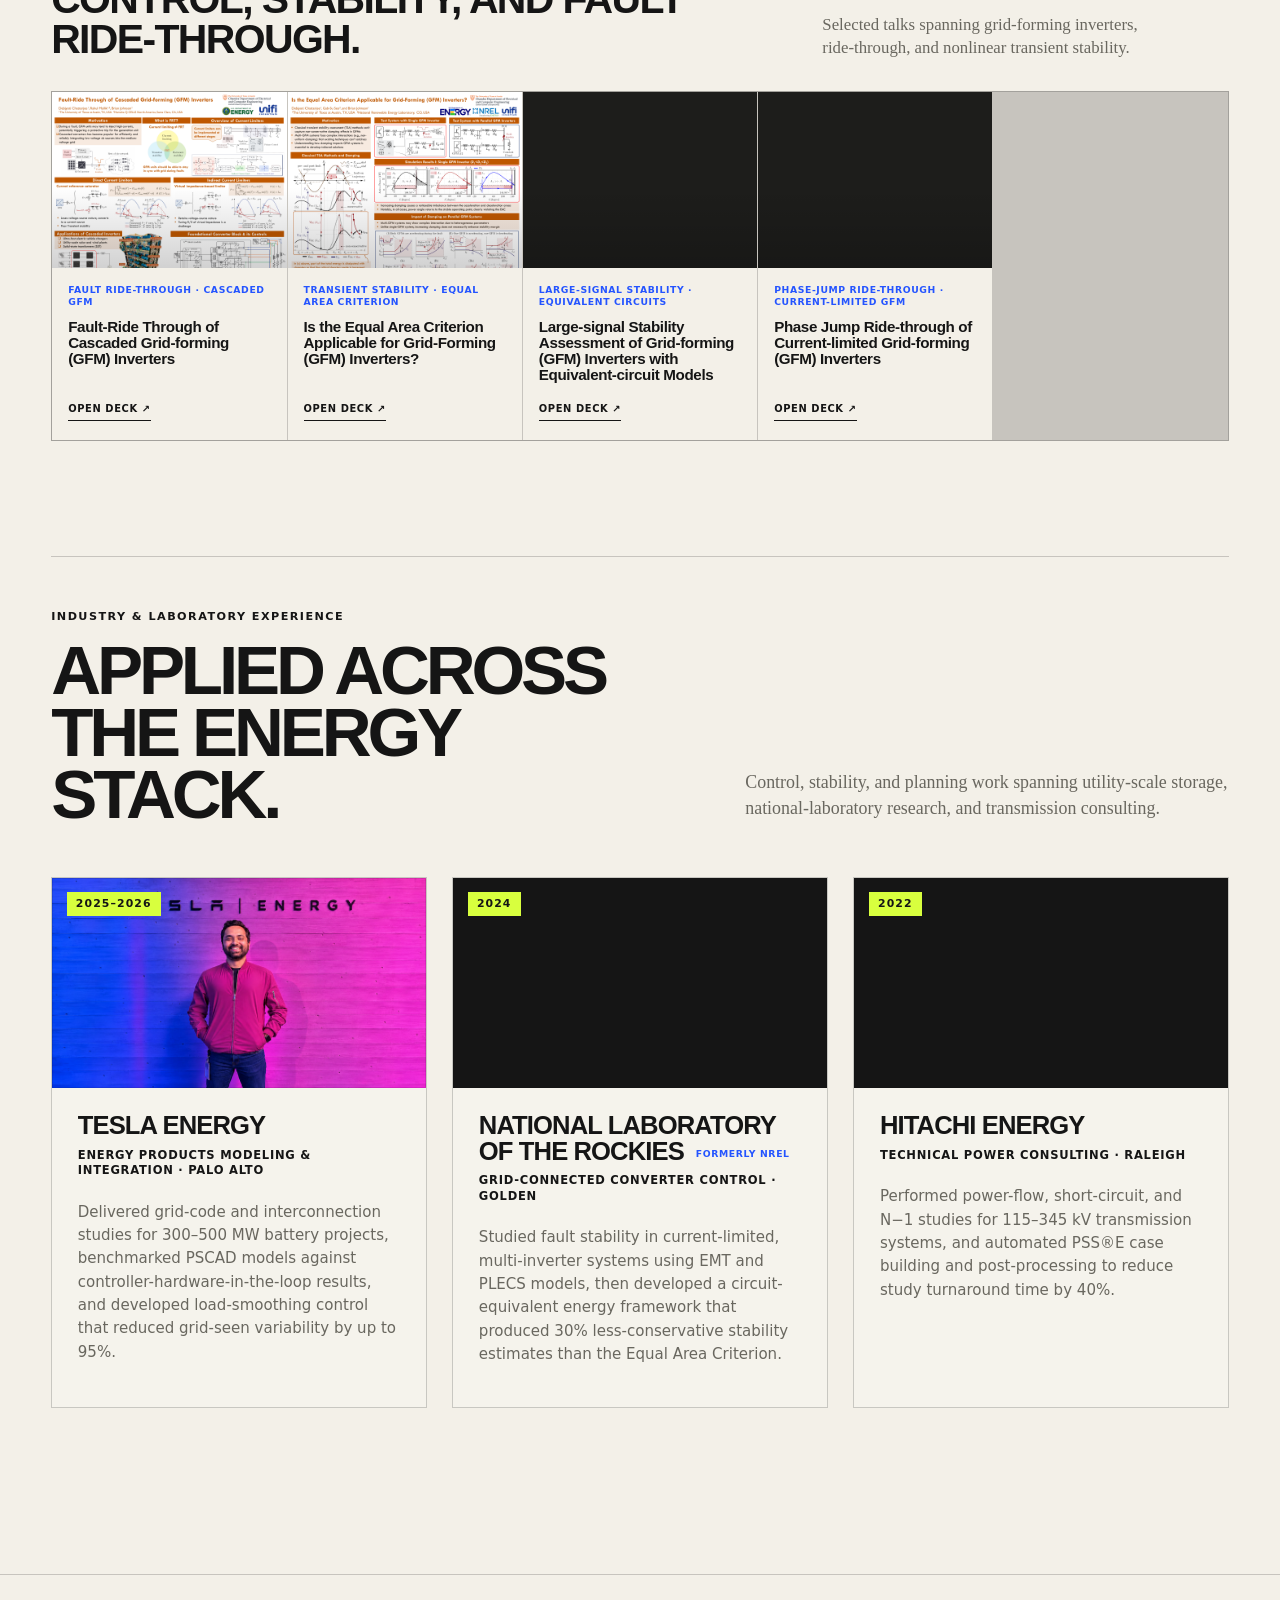
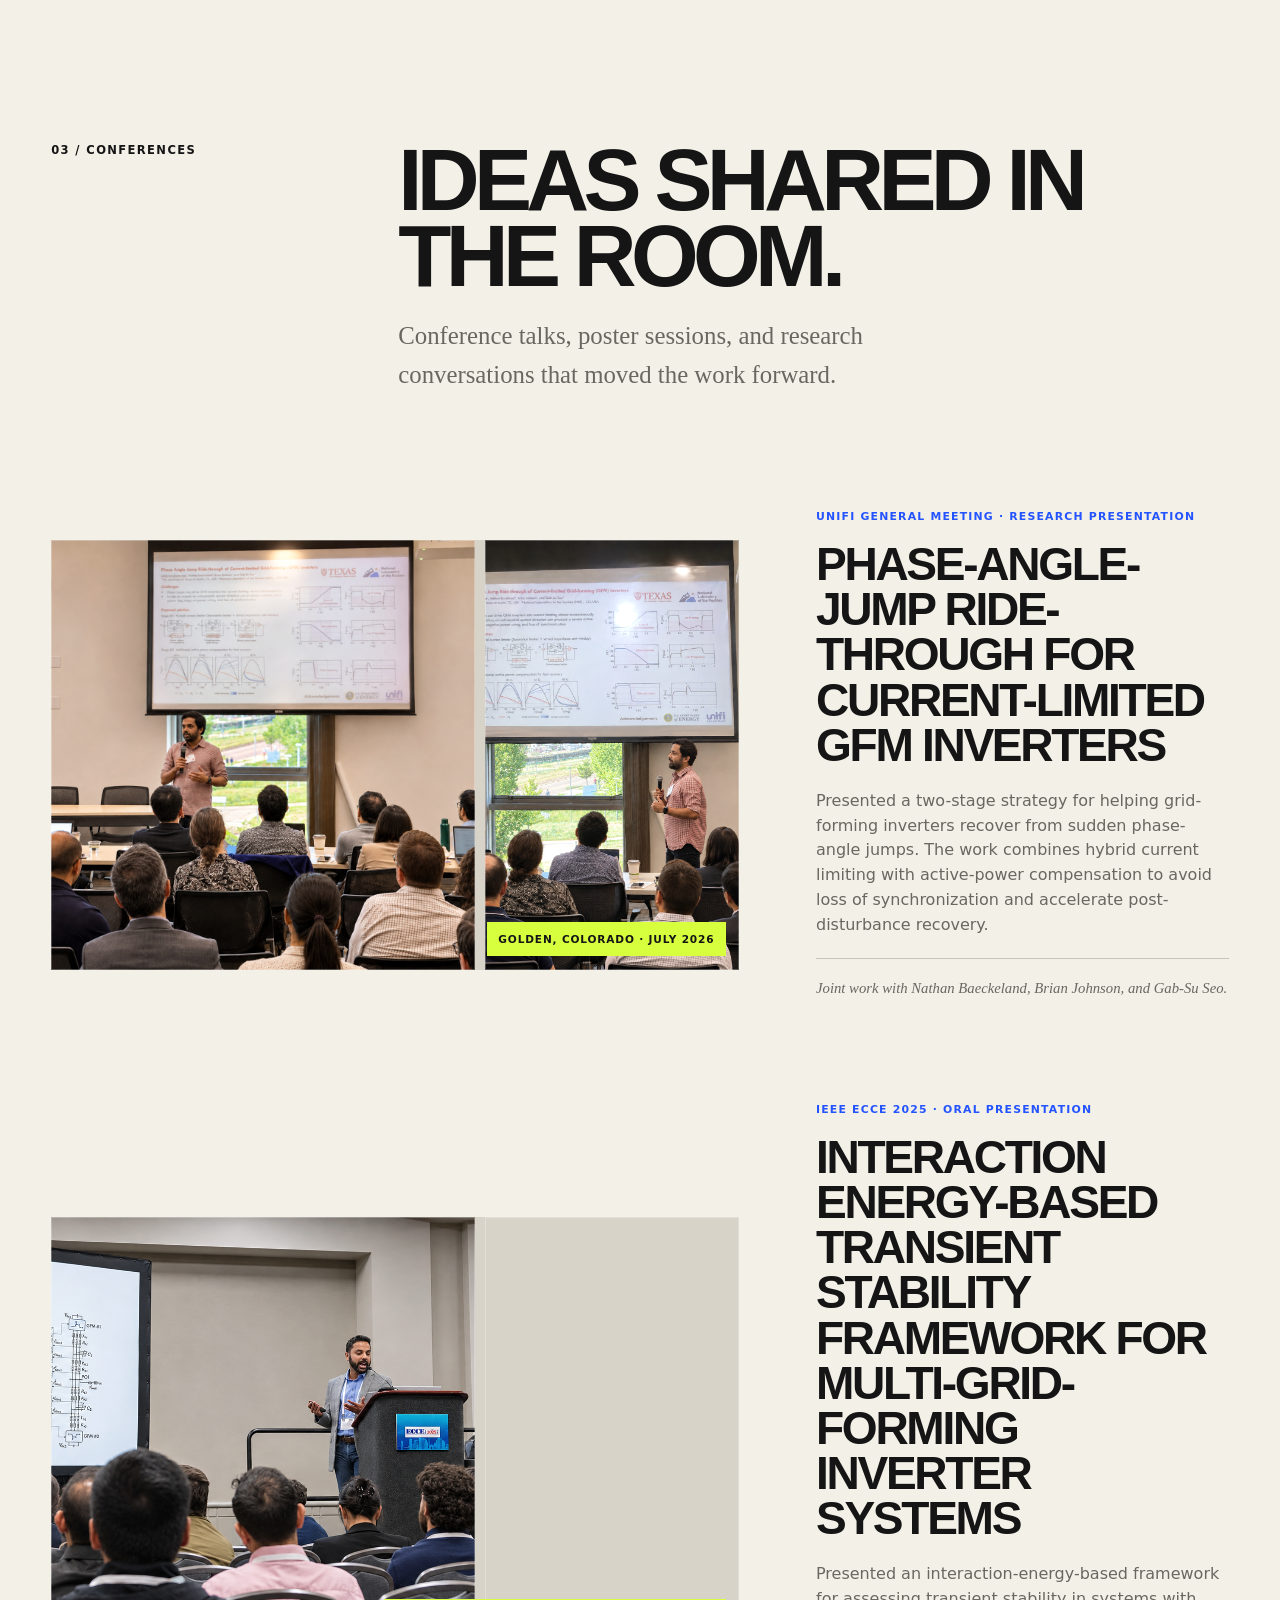
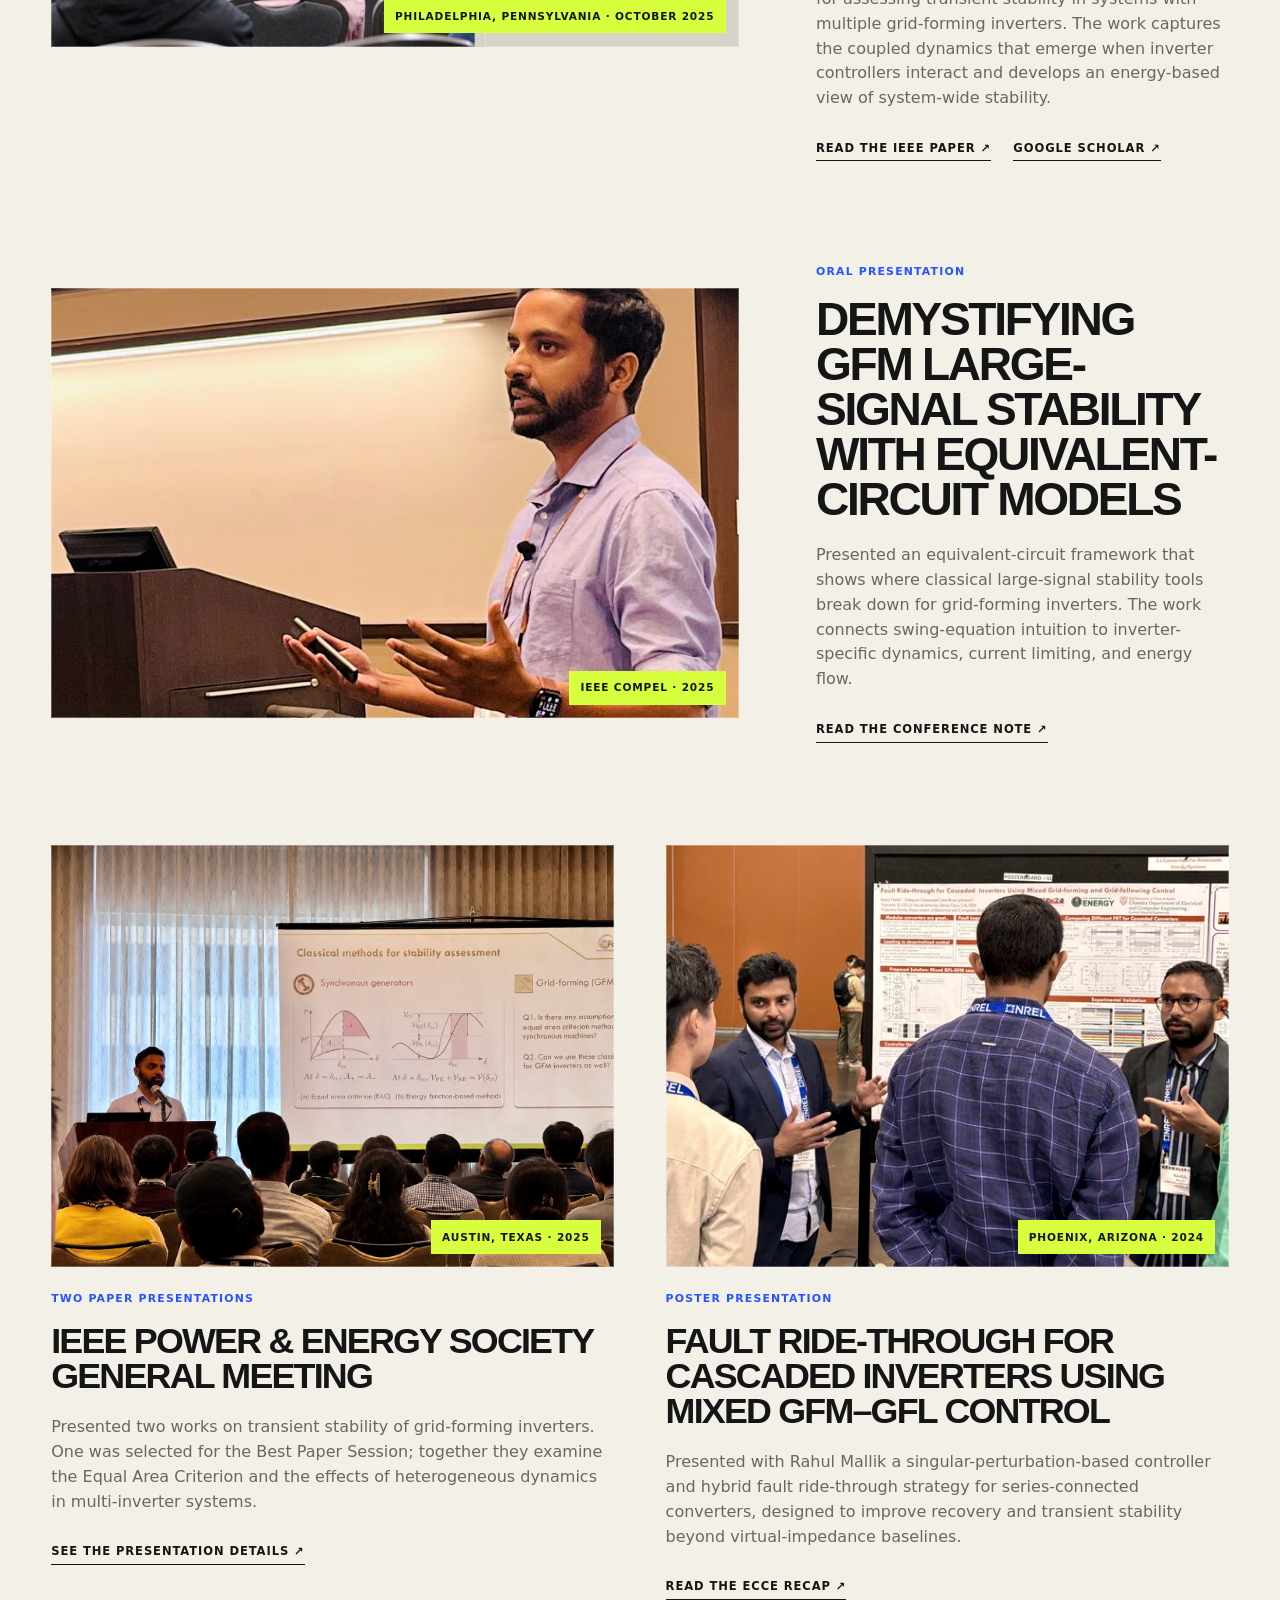
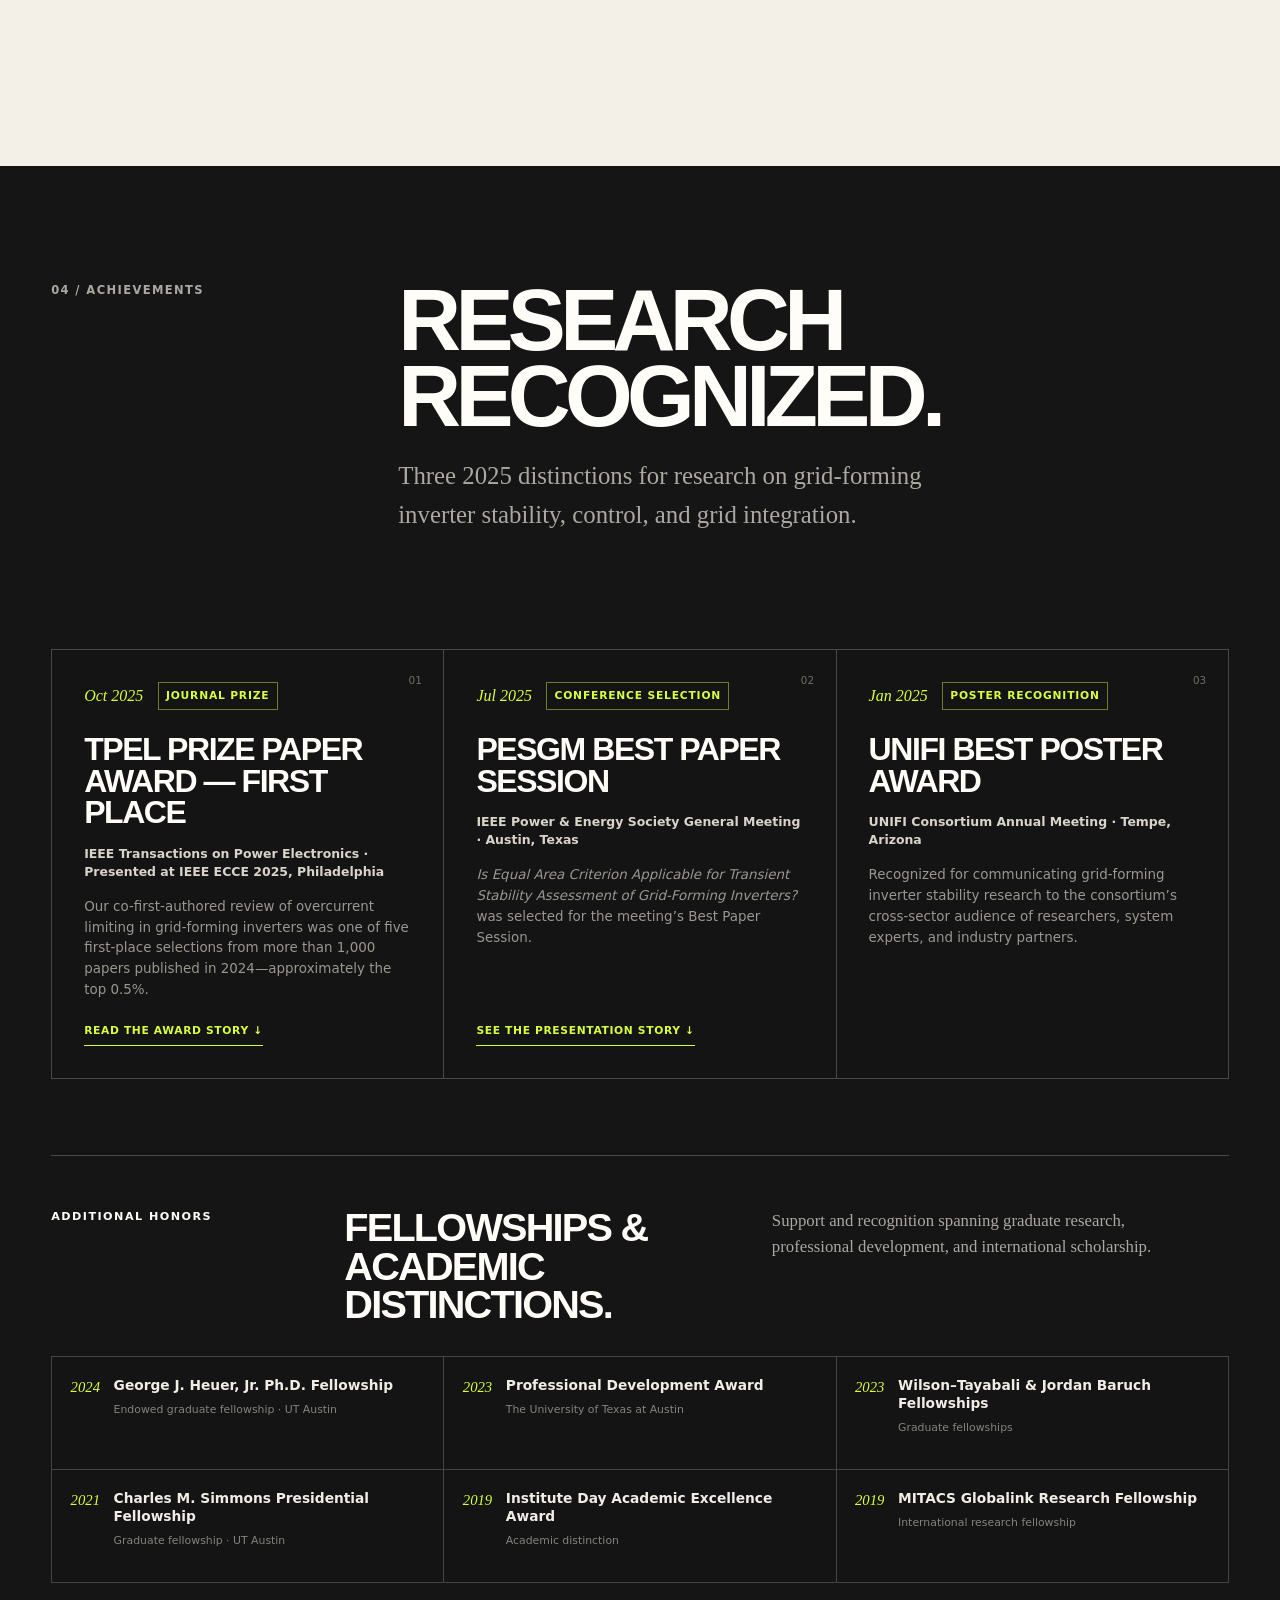
==== commit 1e3ef41f: "Add Fault-Ride Through presentation card Added a new presentation card for the Fault-Ride Through of" ====
--- a/index.html
+++ b/index.html
@@ -462,7 +462,16 @@
           </div>
 
           <div class="presentation-grid">
-            
+            <article class="presentation-card">
+              <a class="presentation-card__image" href="assets/presentations/fault-ride-through-cascaded-gfm.pdf" target="_blank" rel="noreferrer" aria-label="Open the Fault-Ride Through of Cascaded Grid-forming Inverters presentation PDF">
+                <img src="assets/presentations/fault-ride-through-cascaded-gfm.png" alt="Preview of the Fault-Ride Through of Cascaded Grid-forming Inverters presentation" loading="lazy" decoding="async" />
+              </a>
+              <div class="presentation-card__content">
+                <p>Fault ride-through · Cascaded GFM</p>
+                <h4>Fault-Ride Through of Cascaded Grid-forming (GFM) Inverters</h4>
+                <a href="assets/presentations/fault-ride-through-cascaded-gfm.pdf" target="_blank" rel="noreferrer">Open deck <span aria-hidden="true">↗</span></a>
+              </div>
+            </article>
 
             <article class="presentation-card">
               <a class="presentation-card__image" href="assets/presentations/equal-area-criterion-gfm.pdf" target="_blank" rel="noreferrer" aria-label="Open the Equal Area Criterion for Grid-Forming Inverters presentation PDF">
